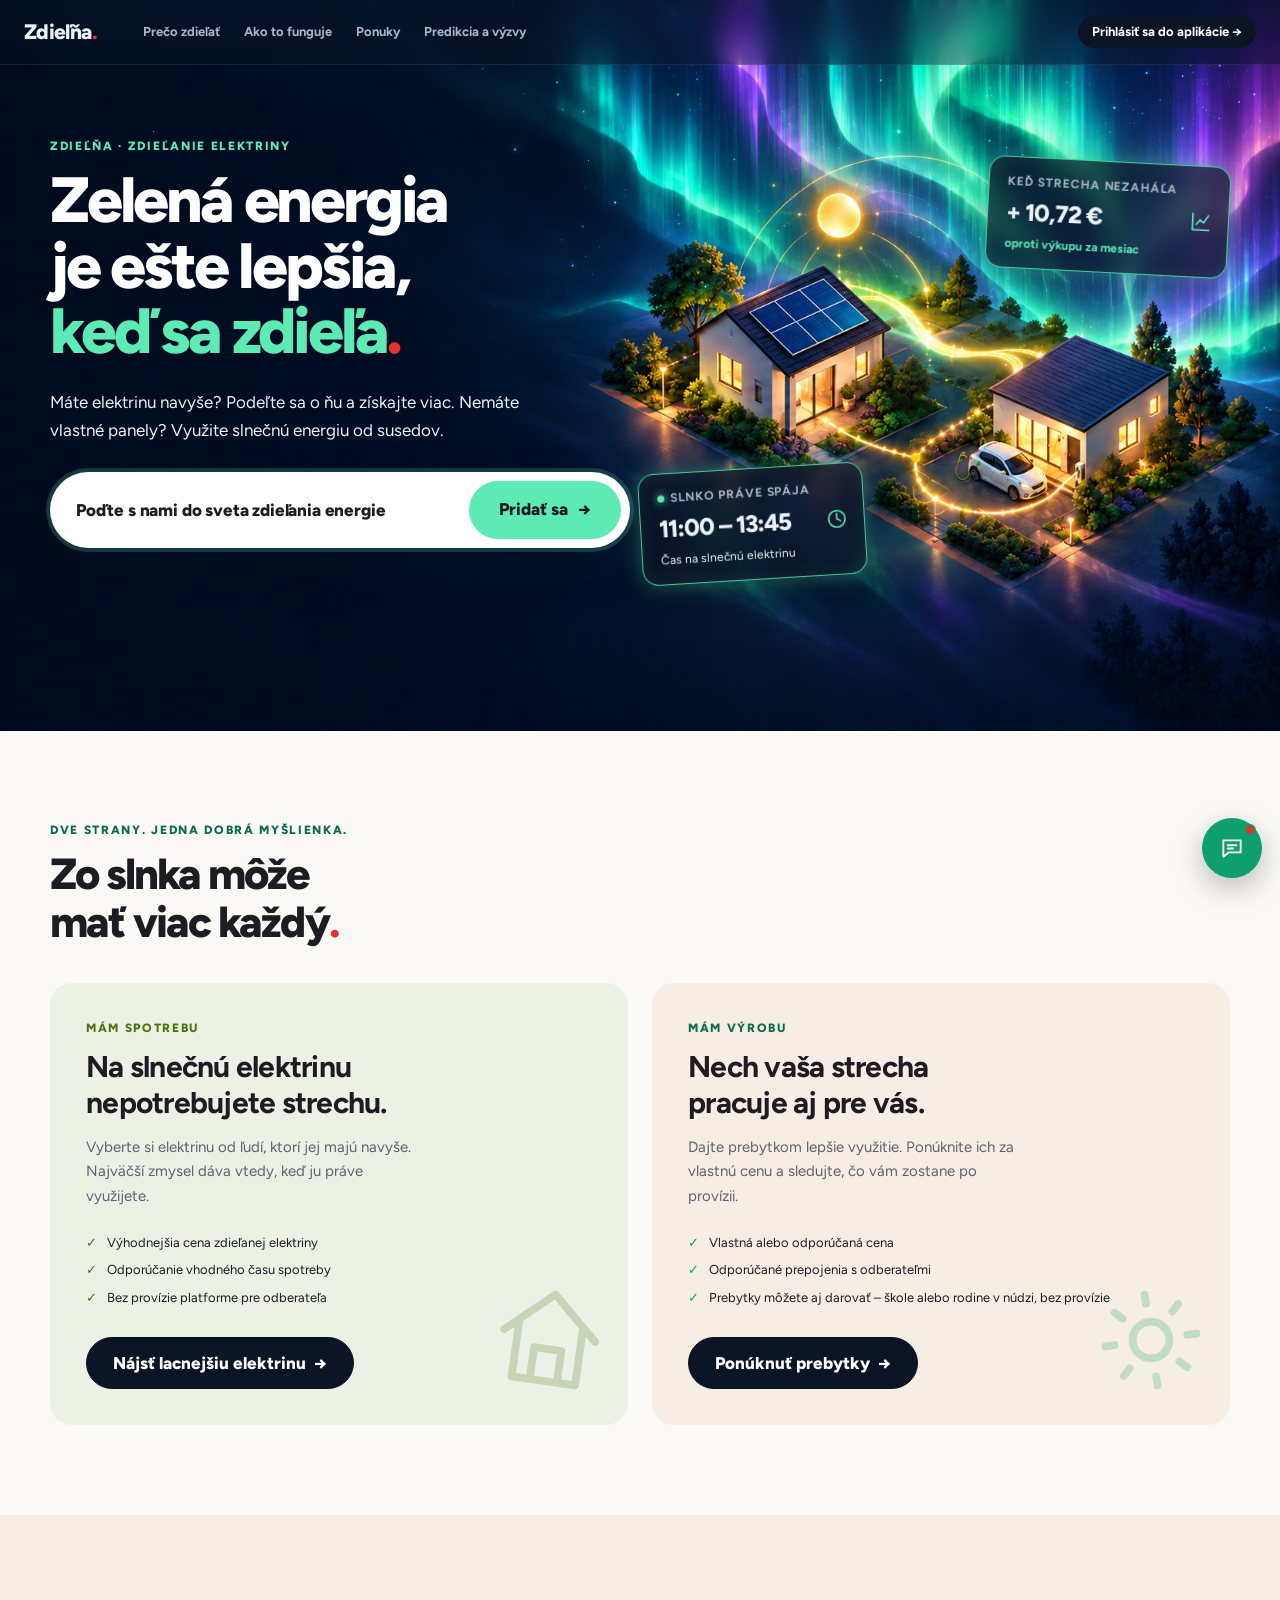
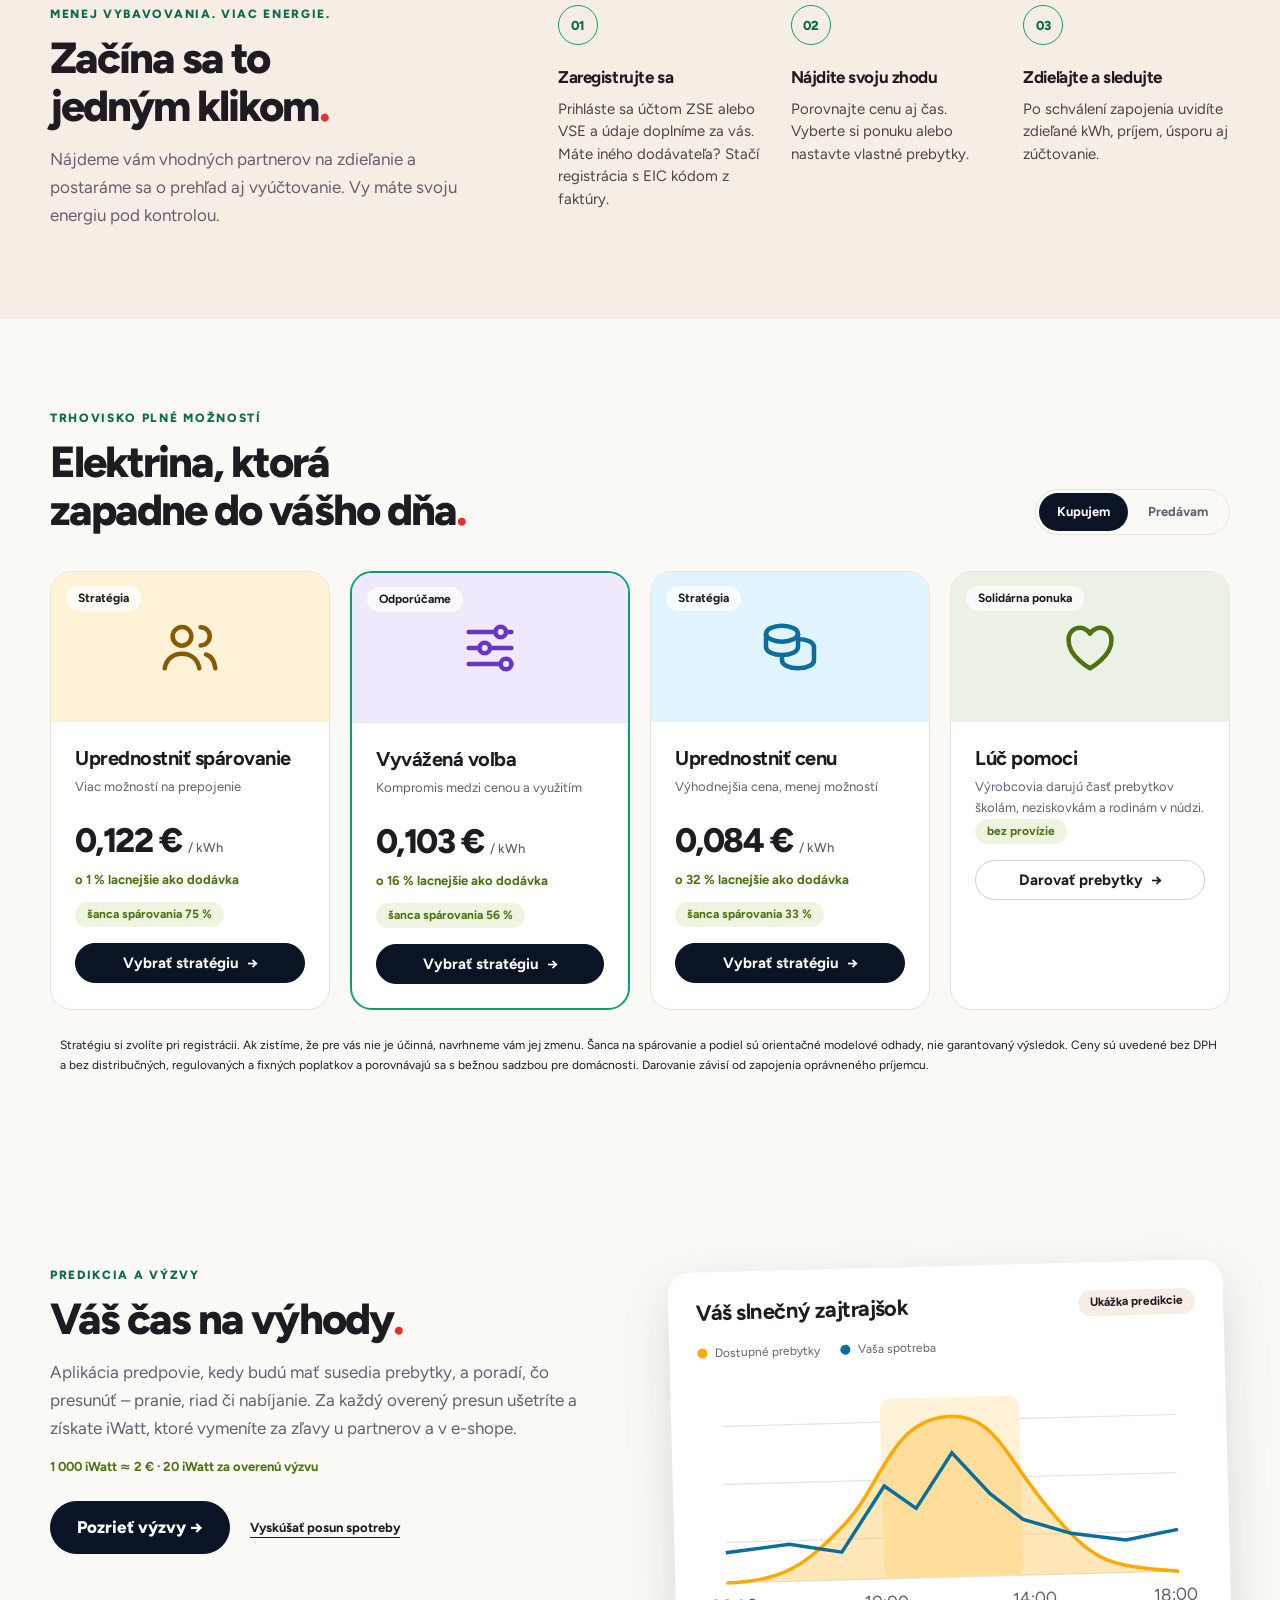
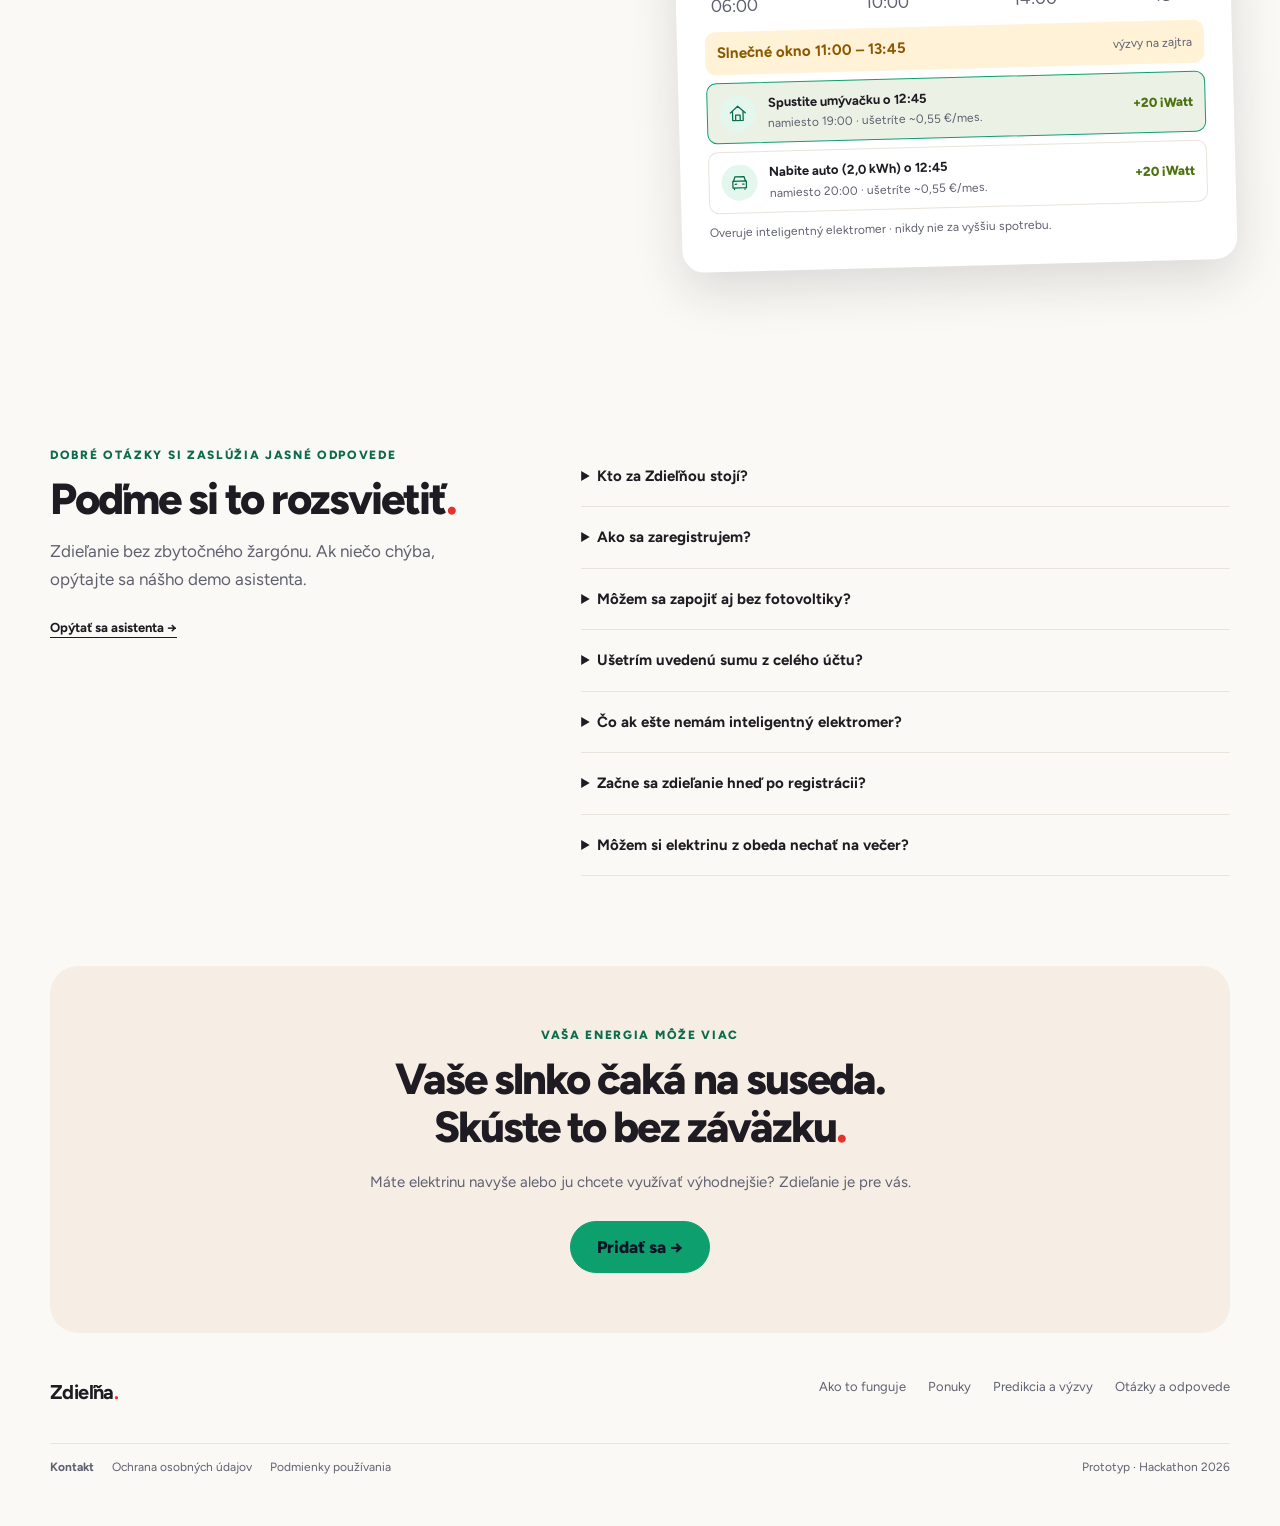
==== zdielna.html @ 074f51f9 "add" ====
<!doctype html>
<html lang="sk" data-skin="neutral">
<head>
<meta charset="utf-8">
<meta name="viewport" content="width=device-width,initial-scale=1">
<meta name="description" content="Zdieľňa – trhovisko na zdieľanie elektriny so susedmi. Hackathon 2026, prototyp.">
<title>Zdieľňa</title>
<link rel="icon" href="assets/zdielna-dot.svg">
<meta name="theme-color" content="#1E1B22">
<meta name="apple-mobile-web-app-capable" content="yes">
<meta name="apple-mobile-web-app-title" content="Zdieľňa">
<link rel="preconnect" href="https://fonts.googleapis.com">
<link rel="preconnect" href="https://fonts.gstatic.com" crossorigin>
<link href="https://fonts.googleapis.com/css2?family=Figtree:wght@400;500;600;700;800&display=swap" rel="stylesheet">
<style>
/* =====================================================================
   Zdieľňa – dizajnové tokeny
   Jediné miesto, kde sa definujú farby, písmo a rozmery. Komponenty
   (app.css, landing.css) používajú iba var(--…), nikdy priamy hex.

   Značkové farby sú prevzaté zo zse.sk a vse.sk (ich CSS, okt. 2026).
   Kontrast textu je overený voči WCAG AA (≥ 4,5 : 1):
   - ZSE červená #F21C0A má na bielej iba 4,25 : 1 → na malý text
     a odkazy používame --brand-ink (#B1190C), červenú len na plochy
     a tučné tlačidlá.
   - VSE azúrová #01A0D5 má 3 : 1 → iba plochy, ikony a grafy.
   Aplikácia je zámerne iba svetlá (projektor, menej testovania).
   ===================================================================== */
:root{
  color-scheme:light;

  /* písmo – Figtree používa VSE; ZSE má systémové písmo, takže nekoliduje */
  --font:'Figtree',system-ui,-apple-system,'Segoe UI',Roboto,sans-serif;
  --fs-xs:12px;   /* minimum – nič menšie */
  --fs-sm:13px;
  --fs-md:15px;   /* bežný text */
  --fs-lg:17px;   /* úvodný odsek (lead) */
  --fs-h3:17px;
  --fs-h2:22px;
  --fs-h1:32px;
  --fs-display:clamp(40px,5vw,68px);

  /* plochy a text */
  --bg:#FBF9F5;          /* krémové pozadie stránky */
  --card:#FFFFFF;
  --ink:#1E1B22;         /* hlavný text */
  --mut:#5F6170;         /* sekundárny text – 5,8 : 1 na --bg */
  --line:#E8E3DB;
  --line-2:#D6CFC4;      /* výraznejší okraj (outline tlačidlá) */
  --tint-warm:#F6EEE4;   /* sekcie pre výrobcu */
  --tint-green:#ECF1E6;  /* sekcie pre odberateľa */
  --tint-cool:#EAF0F7;

  /* tmavý pás (hero, klub) – prepisuje ho skin */
  --surface-dark:#1E1B22; --surface-dark-2:#141218;
  --on-dark:#ECE9F1;
  --on-dark-mut:#B9B4C4;
  --line-dark:rgba(255,255,255,.14);

  /* rozmery */
  --r-sm:10px;
  --r:16px;
  --r-lg:22px;
  --r-pill:999px;        /* tlačidlá – obe značky používajú zaoblené „pill“ */
  --sh:0 1px 2px rgba(30,27,34,.05),0 6px 18px rgba(30,27,34,.06);
  --sh-lg:0 18px 50px rgba(30,27,34,.14);

  /* pevné značky (strechy na mape) */
  --zse:#F21C0A; --vse:#143C8C;
  /* mapa regiónov – tmavý jazyk hero; stred (SSE) je mimo služby */
  --map-zse:#5A3436; --map-zse-ink:#FF8A7A; --map-zse-roof:#E8705F;
  --map-sse:#4E4032; --map-sse-ink:#F2B062;
  --map-vse:#3A3E55; --map-vse-ink:#8FB3F2; --map-vse-roof:#6C8FD6;
  --map-edge:rgba(255,255,255,.22); --map-tree:#7FA088; --map-wall:#F4ECE0; --map-wall-2:#D6CBBD; --map-flow:#F5B33A;
  --map-bat:#B79BF2; --map-gift:#FF9EC0;

  /* slniečko – uvítacia hláška */
  --sun-1:#FFF6C2; --sun-2:#FFC530; --sun-3:#F59E0B; --sun-edge:#FFE08A; --sun-ink:#5A3A00; --sun-glow:rgba(255,197,48,.18);
  --sun-bg:#FFF8E6;

  /* stavové farby na tmavom páse a drobnosti (žiadny hex mimo tokenov) */
  --on-dark-ok:#CDEAA0; --on-dark-warn:#FFC08A; --on-dark-err:#FFD2C3; --online:#2FD36B; --roof-mix:#F2C2A0;

  /* červená bodka – podpis značky Zdieľňa (logo, koniec nadpisov); rovnaká vo všetkých skinoch, iba dekoratívna */
  --sig:#E5322D;

  /* nočná scéna úvodu – polárna žiara, sklenené karty, žiariace okná (dekor) */
  --aurora-1:#2EE6A8; --aurora-2:#7C5CFF; --aurora-3:#22D3EE;
  --night-glass:rgba(11,20,36,.74); --accent-glow:rgba(94,234,181,.2); --window-glow:#FFD27A;

  /* batéria – mimo palety značiek, rovnaká v oboch */
  --purple:#6A35C0; --purple-t:#F0E8FB;
}

/* ---------- ZSE ---------- */
:root[data-skin="zse"]{
  --brand:#F21C0A; --brand-d:#B1190C; --brand-ink:#B1190C; --brand-t:#FDE9E6; --on-brand:#FFFFFF;
  --brand2:#0AACF2;                       /* sekundárna modrá zo zse.sk */
  /* tmavé plochy ZSE sú tmavo červené (ako VSE tmavomodré) – kontrast textu overený:
     #F6E7E4 10 : 1, #F2C0B6 7,5 : 1, akcent #FFC9A3 8,1 : 1 */
  --surface-dark:#6E1009; --surface-dark-2:#4D0B06; --accent-dark:#FFC9A3; --on-dark:#F6E7E4; --on-dark-mut:#F2C0B6;
  --map-zse:#9A2C22; --map-sse:#5C3A26; --map-vse:#4A3E5E; --map-zse-ink:#FFC9A3; --map-vse-ink:#C2D3F7;

  --yellow:#FFA800; --yellow-ink:#8A5800; --yellow-t:#FFF2D6;   /* výroba / slnko */
  --green:#4E7210;  --green-t:#EEF4E0;                          /* zdieľané / úspech */
  --blue:#0A6E9C;   --blue-t:#E1F4FD;                           /* spotreba / info */
  --orange:#9E4A0A; --orange-t:#FDEBDD;                         /* výkup / upozornenie */
  --red:#B1190C;    --red-t:#FDE9E6;
}

/* ---------- Neutrálna (úvod a registrácia – bez značky ZSE/VSE) ----------
   Nočný štýl: tmavomodrá obloha s polárnou žiarou, mätový akcent, žiariace okná.
   Kontrast: akcent #5EEAB5 na #0B1424 12 : 1, text #0B1424 na #0E9F6E 5,4 : 1,
   --brand-ink #0B6B4C na bielej 6,5 : 1, ikony #0E9F6E na bielej 3,4 : 1. */
:root[data-skin="neutral"]{
  --brand:#0E9F6E; --brand-d:#34D399; --brand-ink:#0B6B4C; --brand-t:#E3F7EF; --on-brand:#0B1424;
  --brand2:#7C5CFF;
  --surface-dark:#0B1424; --surface-dark-2:#070E1A; --accent-dark:#5EEAB5; --on-dark:#EAF2F8; --on-dark-mut:#A8B6C8;

  --yellow:#FFA800; --yellow-ink:#8A5800; --yellow-t:#FFF2D6;
  --green:#4E7210;  --green-t:#EEF4E0;
  --blue:#0A6E9C;   --blue-t:#E1F4FD;
  --orange:#9E4A0A; --orange-t:#FDEBDD;
  --red:#B1190C;    --red-t:#FDE9E6;
}

/* ---------- VSE ---------- */
:root[data-skin="vse"]{
  --brand:#143C8C; --brand-d:#0E2C68; --brand-ink:#143C8C; --brand-t:#E3EAF7; --on-brand:#FFFFFF;
  --brand2:#01A0D5;                       /* azúrová zo vse.sk */
  --surface-dark:#0E2C68; --surface-dark-2:#091E4A; --accent-dark:#6FD0F2; --on-dark-mut:#A9BEE3;
  --map-zse:#5A3446; --map-sse:#4E4636; --map-vse:#2D5099; --map-vse-ink:#B8D8FA;

  --yellow:#F5A623; --yellow-ink:#8A5800; --yellow-t:#FFF2D6;
  --green:#3A7316;  --green-t:#E9F3E1;   /* #5EA62B z vse.sk, stmavené pre text */
  --blue:#0B6E98;   --blue-t:#E1F4FB;    /* #01A0D5, stmavené pre text */
  --orange:#A84E0C; --orange-t:#FDEBDD;  /* #EC721A, stmavené pre text */
  --red:#B02A37;    --red-t:#FBE7E9;
}

/* Sémantika grafov – rovnaký význam v celej aplikácii aj na úvode */
:root{
  --c-prod:var(--yellow);    /* výroba / prebytok */
  --c-cons:var(--blue);      /* spotreba */
  --c-shared:var(--green);   /* zdieľaná časť */
  --c-bat:var(--purple);     /* batéria */
  --c-grid:var(--orange);    /* výkupca / sieť */
}

</style>
<style>
/* =====================================================================
   Zdieľňa – spoločné komponenty (aplikácia aj úvodná stránka).
   Iba var(--…) z tokens.css. Nový komponent pridávajte sem, nie do view.
   ===================================================================== */
[hidden]{display:none!important}

/* ---------- základ ---------- */
*{box-sizing:border-box}
html,body{margin:0}
body{font-family:var(--font);background:var(--bg);color:var(--ink);font-size:var(--fs-md);line-height:1.5;-webkit-font-smoothing:antialiased;overflow-x:hidden}
button{font:inherit;cursor:pointer}
h1,h2,h3{margin:0;line-height:1.15;letter-spacing:-.02em;text-wrap:balance}
h1{font-size:var(--fs-h1);font-weight:800}h2{font-size:var(--fs-h2);font-weight:800}h3{font-size:var(--fs-h3);font-weight:700}
p{margin:0}
:focus-visible{outline:3px solid var(--brand2);outline-offset:2px}
.skel{background:linear-gradient(90deg,var(--line),var(--bg),var(--line));background-size:200% 100%;animation:sk 1.1s linear infinite;border-radius:8px;margin:8px 0}
@keyframes sk{to{background-position:-200% 0}}

/* ---------- typografia a pomocné triedy ---------- */
.kicker{display:block;font-size:var(--fs-xs);letter-spacing:.14em;text-transform:uppercase;font-weight:800;color:var(--brand-ink);margin-bottom:12px}
.lead{font-size:var(--fs-lg);color:var(--mut);max-width:600px;margin-top:14px;line-height:1.6}
.note{font-size:var(--fs-xs);color:var(--mut);margin-top:16px;line-height:1.6}
.link{padding:0;border:0;background:none;font-weight:700;cursor:pointer;text-decoration:underline;text-underline-offset:5px;font-size:var(--fs-sm);color:inherit}
.icon{width:22px;height:22px;flex:none;display:block}
.mut{color:var(--mut)}.sm{font-size:var(--fs-sm)}.xs{font-size:var(--fs-xs)}.b{font-weight:700}
.row{display:flex;gap:10px;align-items:center;flex-wrap:wrap}.between{justify-content:space-between}
.spacer{flex:1}
.kbd{font-variant-numeric:tabular-nums}
.warn{margin-top:8px;display:flex;gap:6px;flex-wrap:wrap}

/* ---------- tlačidlá (jedna sada pre celú aplikáciu) ---------- */
.btn{border:1px solid var(--line-2);background:var(--card);color:var(--ink);padding:10px 18px;border-radius:var(--r-pill);font-weight:700;text-decoration:none;display:inline-flex;align-items:center;justify-content:center;gap:8px;transition:background .15s,border-color .15s,transform .15s;line-height:1.2}
.btn:hover{border-color:var(--ink)}
.btn.pri{background:var(--brand);border-color:var(--brand);color:var(--on-brand)}.btn.pri:hover{background:var(--brand-d);border-color:var(--brand-d)}
.btn.dark{background:var(--surface-dark);border-color:var(--surface-dark);color:#fff}.btn.dark:hover{background:var(--surface-dark-2);border-color:var(--surface-dark-2)}
.btn.light{background:#fff;border-color:#fff;color:var(--ink)}.btn.light:hover{background:var(--bg)}
.btn.ghost{background:transparent;border-color:var(--line-dark);color:var(--on-dark)}.btn.ghost:hover{border-color:var(--on-dark)}
.btn.out{background:transparent}
.btn.grn{background:var(--green);border-color:var(--green);color:#fff}
.btn.sm{padding:7px 13px;font-size:var(--fs-sm)}
.btn.lg{padding:15px 26px;font-size:var(--fs-lg);font-weight:800}
.btn.block{width:100%}
.btn:disabled{opacity:.5;cursor:not-allowed}
.btn:not(:disabled):active{transform:translateY(1px)}

/* ---------- štítky ---------- */
.pill{display:inline-flex;gap:5px;align-items:center;padding:4px 11px;border-radius:var(--r-pill);font-size:var(--fs-xs);font-weight:700;border:1px solid transparent;line-height:1.3}
.pill.g{background:var(--green-t);color:var(--green)}.pill.y{background:var(--yellow-t);color:var(--yellow-ink)}.pill.b{background:var(--blue-t);color:var(--blue)}.pill.o{background:var(--orange-t);color:var(--orange)}.pill.r{background:var(--red-t);color:var(--red)}.pill.n{background:var(--bg);color:var(--mut);border-color:var(--line)}.pill.p{background:var(--purple-t);color:var(--purple)}
.pill.c{background:var(--tint-warm);color:var(--ink)}
.pill.vis{background:var(--purple-t);color:var(--purple);border-color:var(--purple)}

/* ---------- horná lišta a navigácia ---------- */
.top{position:sticky;top:0;z-index:30;background:color-mix(in srgb,var(--bg) 92%,transparent);backdrop-filter:blur(10px);-webkit-backdrop-filter:blur(10px);border-bottom:1px solid var(--line);display:flex;align-items:center;gap:14px;padding:14px 24px;flex-wrap:wrap}
.top .btn:not(.pri):not(.dark){background:transparent}
.brand{display:flex;align-items:center;gap:10px;font-weight:800;font-size:21px;letter-spacing:-.03em;background:none;border:0;color:var(--ink);padding:0}
.brand img{height:30px;border-radius:6px;display:block}
.brand .dot,.sig{color:var(--sig)}
.seg{display:inline-flex;background:var(--bg);border:1px solid var(--line);border-radius:var(--r-pill);padding:3px;gap:2px;flex-wrap:wrap}
.seg button{border:0;background:none;padding:7px 13px;border-radius:var(--r-pill);color:var(--mut);font-weight:700}
.seg button[aria-pressed=true]{background:var(--surface-dark);color:#fff}
.shell{display:flex;min-height:calc(100vh - 66px)}
.side{width:228px;flex:none;padding:22px 14px;background:var(--bg);position:sticky;top:66px;align-self:flex-start;height:calc(100vh - 66px);overflow:auto}
.side button{display:flex;gap:11px;align-items:center;width:100%;text-align:left;border:0;background:none;padding:10px 14px;border-radius:var(--r-pill);font-weight:700;color:var(--mut);margin-bottom:3px;font-size:var(--fs-md)}
.side button:hover{background:var(--tint-warm);color:var(--ink)}
.side button[aria-current=page]{background:var(--surface-dark);color:#fff}
.side button[aria-current=page] .icon{color:var(--accent-dark)}
.side .ic{width:22px;display:grid;place-items:center}
.side .ic .icon{width:19px;height:19px}
.side .sub{padding-left:26px;font-size:var(--fs-sm)}
.side .sub .icon{width:16px;height:16px}
.side .lbl{font-size:var(--fs-xs);text-transform:uppercase;letter-spacing:.14em;color:var(--brand-ink);font-weight:800;margin:22px 14px 8px}
.side .lbl-t{font-size:var(--fs-xs);color:var(--mut);margin:-4px 14px 8px;font-weight:600}
.main{flex:1;min-width:0;padding:28px 32px;max-width:1220px;margin:0 auto;width:100%;padding-bottom:120px}
.pub .side,.pub .bnav{display:none!important}
.pub .main{max-width:1080px}
.bnav{display:none}
@media (max-width:820px){
 .side{display:none}
 .bnav{display:flex;position:fixed;left:0;right:0;bottom:0;z-index:30;background:var(--bg);border-top:1px solid var(--line);padding:4px 4px calc(4px + env(safe-area-inset-bottom))}
 .bnav button{flex:1;border:0;background:none;padding:8px 2px;display:flex;flex-direction:column;align-items:center;gap:3px;font-size:var(--fs-xs);font-weight:700;color:var(--mut);min-height:54px}
 .bnav button[aria-current=page]{color:var(--brand-ink)}
 .bnav .icon{width:21px;height:21px}
 .main{padding:16px;padding-bottom:140px}
 :root{--fs-h1:26px;--fs-h2:20px}
 .top{gap:8px;padding:10px 14px}
 .top .hide-m{display:none}
 .top .seg button{padding:6px 10px;font-size:var(--fs-sm)}
 .sim{position:static}
 .brand img{height:28px}
}


/* ---------- karty a mriežky ---------- */
.card{background:var(--card);border:1px solid var(--line);border-radius:var(--r-lg);padding:24px;min-width:0}
.card>h2,.card>.row>h2,.card>.row>div>h2{letter-spacing:-.035em}
.card+.card,.gap>*+*{margin-top:20px}
.grid{display:grid;gap:20px}.g2{grid-template-columns:repeat(2,minmax(0,1fr))}.g3{grid-template-columns:repeat(3,minmax(0,1fr))}.g4{grid-template-columns:repeat(4,minmax(0,1fr))}
@media (max-width:820px){.g2,.g3{grid-template-columns:minmax(0,1fr)}.g4{grid-template-columns:repeat(2,minmax(0,1fr))}}
.grid>.card,.grid>*{margin-top:0!important}
.kpi .v{font-size:30px;font-weight:800;letter-spacing:-.045em;margin-top:6px;line-height:1.1}
.kpi .l{color:var(--mut);font-size:var(--fs-xs);font-weight:800;text-transform:uppercase;letter-spacing:.1em}
.kpi .d{font-size:var(--fs-xs);color:var(--mut);margin-top:2px}

/* ---------- hero – rovnaký jazyk ako úvodná stránka (lp-hero, lp-club) ----------
   Každá obrazovka začína tmavým pásom: kicker → veľký nadpis → lead → akcie,
   vpravo voliteľne „plávajúce“ kartičky s číslami (ako na úvode). */
.hero{background:linear-gradient(135deg,var(--surface-dark) 0%,var(--surface-dark-2) 100%);color:var(--on-dark);border:0;border-radius:24px;padding:28px 32px;position:relative;overflow:hidden}
.hero:before{content:'';position:absolute;width:760px;height:760px;right:-200px;top:-330px;border-radius:50%;background:radial-gradient(circle,color-mix(in srgb,var(--accent-dark) 24%,transparent),transparent 70%);pointer-events:none}
.hero:after{content:'';position:absolute;width:340px;height:340px;right:-90px;top:50%;margin-top:-170px;border-radius:50%;border:1px solid rgba(255,255,255,.06);pointer-events:none}
.hero>*{position:relative;z-index:1}
.hero-grid{display:grid;grid-template-columns:minmax(0,1.4fr) minmax(0,.6fr);gap:24px;align-items:center}
.hero-grid.one{grid-template-columns:minmax(0,1fr)}
.hero h1{font-size:clamp(26px,2.9vw,38px);line-height:1.08;letter-spacing:-.04em;font-weight:800;margin:0;color:#fff;max-width:24ch}
.hero h1 em{font-style:normal;color:var(--accent-dark)}
.hero h1 small{display:block;font-size:var(--fs-md);font-weight:600;letter-spacing:0;color:var(--on-dark-mut);margin-top:10px}
.hero .lead{color:var(--on-dark);max-width:560px;margin-top:10px;font-size:var(--fs-md);display:-webkit-box;-webkit-line-clamp:2;-webkit-box-orient:vertical;overflow:hidden}
.hero .kicker{color:var(--accent-dark)}
.hero-acts{margin-top:18px;gap:10px}
.hero .sm,.hero .mut,.hero .xs{color:var(--on-dark-mut)}
.hero b{color:#fff}
.hero .lp-float b,.hero .hstat b,.hero .lp-float,.hero .hstat{color:var(--ink)}
.hero .lp-float .positive{color:var(--green)}
.hero .btn{background:#fff;color:var(--ink);border-color:#fff}
.hero .btn:hover{background:var(--bg)}
.hero .btn.pri{background:var(--brand);border-color:var(--brand);color:var(--on-brand)}
.hero .btn.ghost{background:transparent;color:var(--on-dark);border-color:var(--line-dark)}
.hero .btn.ghost:hover{border-color:var(--on-dark)}
.hero .pill.n{background:transparent;color:var(--on-dark);border-color:var(--line-dark)}
.hero .pill.g{background:rgba(255,255,255,.1);color:var(--on-dark-ok)}
.hero .pill.o{background:rgba(255,255,255,.1);color:var(--on-dark-warn)}
.hero .seg{background:rgba(255,255,255,.07);border-color:var(--line-dark)}
.hero .seg button{color:var(--on-dark)}
.hero .seg button[aria-pressed=true]{background:#fff;color:var(--ink)}
.hero .bar{background:rgba(255,255,255,.12);border-color:transparent}
.hero .steps .step{color:var(--on-dark-mut)}.hero .steps .step.done{color:#fff}
.hero .step .d{border-color:var(--line-dark)}
.hero-checks{display:flex;gap:18px;font-size:var(--fs-sm);color:var(--on-dark);margin-top:16px;flex-wrap:wrap}
.hero-checks span{display:flex;gap:7px;align-items:center}
.hero-checks i{width:6px;height:6px;border-radius:50%;background:var(--accent-dark);display:inline-block}
.hero-foot{border-top:1px solid var(--line-dark);margin-top:32px;padding-top:18px;display:flex;align-items:center;justify-content:space-between;gap:16px;flex-wrap:wrap;color:var(--on-dark-mut);font-size:var(--fs-sm)}
.hero-tabs{margin-top:18px}
/* plávajúce kartičky s číslami (ako .lp-float) */
.hero-aside{display:flex;flex-direction:column;align-items:flex-end;gap:16px}
.hstat{background:var(--bg);color:var(--ink);border:1px solid var(--line);border-radius:var(--r);padding:12px 16px;box-shadow:0 10px 30px rgba(0,0,0,.22);font-size:var(--fs-xs);min-width:180px;max-width:260px;transform:rotate(1.5deg)}
.hstat:nth-child(2){transform:rotate(-1.5deg);margin-right:28px}
.hero-aside .hstat:nth-child(n+3){display:none}
.hstat .tag{display:block;text-transform:uppercase;letter-spacing:.08em;color:var(--mut);font-weight:800}
.hstat b{display:block;color:var(--ink);font-size:20px;font-weight:800;letter-spacing:-.04em;margin:4px 0 2px;line-height:1.1}
.hstat span:last-child:not(.tag){color:var(--mut)}
.hstat .pos{color:var(--green);font-weight:700}
.hstat.live .tag{display:flex;gap:6px;align-items:center}.hstat.live .tag:before{content:'';width:7px;height:7px;border-radius:50%;background:var(--brand)}
/* scéna z úvodu v hero (Domov) */
.hero-scene{position:relative;min-width:0;width:100%;max-width:520px;margin:-30px -10px -40px 0}
.hero-scene>svg{width:100%;height:auto;display:block}
.hero-scene .lp-float b{font-size:22px}
/* záhlavie sekcie: kicker + nadpis vľavo, lead vpravo (ako .lp-section-head) */
.sec-head{display:flex;align-items:end;justify-content:space-between;gap:28px;margin:44px 0 18px}
.sec-head:first-child{margin-top:0}
.sec-head h2{font-size:clamp(24px,2.6vw,34px);letter-spacing:-.045em;line-height:1.1;max-width:20ch}
.sec-head .lead{max-width:380px;margin:0;font-size:var(--fs-md)}
/* stavový pás v hero (namiesto samostatnej karty) */
.hero-status{display:flex;gap:8px;align-items:center;flex-wrap:wrap;margin-bottom:14px}
.page-head{padding:6px 2px 4px}
.page-head h1{font-size:clamp(28px,3.4vw,40px);letter-spacing:-.04em}
@media (max-width:1000px){.hero-grid{grid-template-columns:minmax(0,1fr)}.hero-aside{align-items:flex-start;flex-direction:row;flex-wrap:wrap}.hstat:nth-child(2){margin-right:0}.hero-scene{max-width:520px;margin:0}}
@media (max-width:820px){.hero{padding:22px 18px;border-radius:var(--r-lg)}.hstat{min-width:0;flex:1 1 180px;transform:none!important}.sec-head{flex-direction:column;align-items:start;gap:10px;margin-top:32px}}

/* ---------- karty ponúk (trhovisko) – ako .lp-offer ---------- */
.offers{display:grid;grid-template-columns:repeat(auto-fill,minmax(300px,1fr));gap:20px}
.ocard{border:1px solid var(--line);border-radius:var(--r-lg);overflow:hidden;background:var(--card);display:flex;flex-direction:column;min-width:0}
.ocard.best{border:2px solid var(--green)}
.ocard-art{height:84px;background:var(--yellow-t);position:relative;display:flex;align-items:center;justify-content:space-between;padding:0 20px;color:var(--yellow-ink)}
.ocard.eve .ocard-art{background:var(--purple-t);color:var(--purple)}
.ocard.dem .ocard-art{background:var(--blue-t);color:var(--blue)}
.ocard-art .icon{width:36px;height:36px}
.ocard-art .pill{background:rgba(255,255,255,.8)}
.ocard-body{padding:20px 22px 22px;display:flex;flex-direction:column;flex:1}
.ocard-body h3{font-size:19px;letter-spacing:-.025em}
.ocard-price{font-size:34px;font-weight:800;letter-spacing:-.045em;margin:12px 0 4px;line-height:1.1}
.ocard-price span{font-size:var(--fs-sm);font-weight:500;letter-spacing:0;color:var(--mut)}
.ocard-match{display:flex;align-items:center;gap:12px;border-top:1px solid var(--line);padding:14px 0 16px;margin-top:12px}
.ocard-match .bar{flex:1}
.ocard-match b{font-size:var(--fs-md)}
.ocard .row.acts{margin-top:auto}

/* ---------- skupiny s obsadenosťou ---------- */
.groups{display:grid;grid-template-columns:repeat(auto-fill,minmax(280px,1fr));gap:20px}
.gcard{border:1px solid var(--line);border-radius:var(--r-lg);background:var(--card);padding:22px;display:flex;flex-direction:column;gap:10px;min-width:0}
.gcard.cur{border:2px solid var(--green);background:color-mix(in srgb,var(--green-t) 45%,var(--card))}
.gcard h3{font-size:20px;letter-spacing:-.03em}
.gcard .occ{display:flex;justify-content:space-between;font-size:var(--fs-sm);color:var(--mut)}
.gcard .occ b{color:var(--ink)}
.gcard .row.acts{margin-top:auto;padding-top:6px}
.gopt{display:flex;gap:12px;align-items:flex-start;border:1px solid var(--line);border-radius:var(--r);padding:14px;cursor:pointer;background:var(--card)}
.gopt:has(input:checked){border-color:var(--ink);box-shadow:0 0 0 1px var(--ink)}
.gopt input{margin-top:3px;accent-color:var(--brand);width:18px;height:18px;flex:none}
.gopt .grow{flex:1;min-width:0}
.gopt.full{opacity:.6;cursor:not-allowed}

/* ---------- formuláre ---------- */
.f{display:flex;flex-direction:column;gap:4px;font-size:var(--fs-sm);font-weight:600;color:var(--mut);min-width:0}
.fi{display:flex;align-items:center;gap:6px}
.f input,.f select,.f textarea,.inp{font:inherit;font-weight:600;color:var(--ink);background:var(--card);border:1px solid var(--line-2);border-radius:var(--r-sm);padding:9px 11px;width:100%;min-width:0}
.f input[type=checkbox]{width:20px;height:20px;flex:none;accent-color:var(--brand)}
.f em{font-style:normal;color:var(--mut);font-weight:600;white-space:nowrap}
.f.chk{flex-direction:row;align-items:center;gap:8px}
.fields{display:grid;grid-template-columns:repeat(2,minmax(0,1fr));gap:12px}
.fields.one{grid-template-columns:minmax(0,1fr)}
.fields.three{grid-template-columns:repeat(3,minmax(0,1fr))}
@media (max-width:520px){.fields,.fields.three{grid-template-columns:minmax(0,1fr)}}
input[type=range]{width:100%;accent-color:var(--brand)}

/* ---------- panel parametrov, modály ---------- */
.drawer{position:fixed;top:0;right:0;bottom:0;width:min(460px,100vw);background:var(--card);border-left:1px solid var(--line);z-index:60;transform:translateX(105%);transition:transform .25s;overflow:auto;padding:18px;box-shadow:-12px 0 30px rgba(0,0,0,.15);visibility:hidden}
.drawer.open{transform:none;visibility:visible}
.drawer h3{margin:18px 0 8px;font-size:var(--fs-xs);text-transform:uppercase;letter-spacing:.08em;color:var(--mut)}
.modal-bg{position:fixed;inset:0;background:rgba(20,18,26,.55);z-index:70;display:flex;align-items:center;justify-content:center;padding:16px}
.modal{background:var(--card);border-radius:var(--r-lg);max-width:560px;width:100%;max-height:90vh;overflow:auto;padding:22px}
.modal.wide{max-width:820px}

/* ---------- tabuľky ---------- */
table{border-collapse:collapse;width:100%;font-size:var(--fs-sm)}
th,td{padding:9px 8px;border-bottom:1px solid var(--line);text-align:left}
.tw th,.tw td{white-space:nowrap}
th{color:var(--mut);font-weight:700;font-size:var(--fs-xs)}
td.n,th.n{text-align:right;font-variant-numeric:tabular-nums;white-space:nowrap}
.tw{overflow:auto;max-height:340px}

/* ---------- priebeh, ponuky ---------- */
.bar{height:10px;border-radius:var(--r-pill);background:var(--bg);overflow:hidden;border:1px solid var(--line)}
.bar>i{display:block;height:100%;background:var(--green)}
.bar.b>i{background:var(--blue)}.bar.y>i{background:var(--yellow)}.bar.o>i{background:var(--orange)}.bar.p>i{background:var(--purple)}
.steps{display:flex;gap:6px 12px;flex-wrap:wrap}
.step{display:flex;gap:6px;align-items:center;font-size:var(--fs-sm);font-weight:600;color:var(--mut)}
.step .d{width:22px;height:22px;border-radius:50%;display:grid;place-items:center;border:2px solid var(--line-2);font-size:var(--fs-xs)}
.step.done .d{background:var(--green);border-color:var(--green);color:#fff}.step.now .d{border-color:var(--orange);color:var(--orange);background:var(--orange-t)}
.step.done{color:var(--ink)}
.offer{border:1px solid var(--line);border-radius:var(--r);padding:16px;background:var(--card);min-width:0}
.offer.best{border:2px solid var(--green)}
.offer.eve{border-left:5px solid var(--purple)}
.heat{display:grid;grid-template-columns:40px repeat(5,1fr);gap:4px;font-size:var(--fs-xs);font-weight:700;text-align:center}
.heat div{padding:8px 2px;border-radius:8px}
.h0{background:var(--bg);color:var(--mut)}
.h1{background:color-mix(in srgb,var(--green) 18%,#fff);color:var(--green)}
.h2{background:color-mix(in srgb,var(--green) 45%,#fff);color:color-mix(in srgb,var(--green) 70%,#000)}
.h3{background:var(--green);color:#fff}
.sim{position:sticky;top:76px;z-index:20;border-radius:var(--r-pill);padding:10px 14px 10px 10px!important;box-shadow:var(--sh)}
.role{cursor:pointer;text-align:left;border:2px solid var(--line);background:var(--card);border-radius:var(--r);padding:16px;color:var(--ink)}
.role[aria-pressed=true]{border-color:var(--brand);background:var(--brand-t)}

/* ---------- oznámenia ---------- */
.toast{position:fixed;left:50%;bottom:90px;transform:translateX(-50%) translateY(20px);background:var(--surface-dark);color:#fff;padding:11px 18px;border-radius:var(--r-pill);font-weight:600;opacity:0;pointer-events:none;transition:.25s;z-index:95;max-width:92vw;font-size:14px}
.toast.show{opacity:1;transform:translateX(-50%)}
.cap{position:fixed;left:12px;right:12px;bottom:78px;z-index:85;background:var(--surface-dark);color:#fff;border-radius:var(--r);padding:12px 16px;display:none;gap:12px;align-items:center;max-width:720px;margin:0 auto}
.cap.show{display:flex}
.foot{margin-top:20px;padding:11px 14px;border-radius:var(--r-sm);background:var(--tint-warm);color:var(--ink);font-size:var(--fs-xs);line-height:1.6;border:1px solid var(--line)}
details{border-bottom:1px solid var(--line);padding:10px 0}summary{cursor:pointer;font-weight:700}
.legend{display:flex;gap:12px;flex-wrap:wrap;font-size:var(--fs-xs);color:var(--mut);margin-top:6px}
.legend i{display:inline-block;width:18px;height:0;border-top:3px solid;vertical-align:middle;margin-right:4px}
.upd{animation:pop .5s}@keyframes pop{0%{background:var(--yellow-t)}100%{background:transparent}}

/* ---------- výhody, registrácia ---------- */
.ben .big{font-size:clamp(36px,5vw,52px);font-weight:800;letter-spacing:-.04em;line-height:1.05}
.ben .col{border-top:6px solid var(--brand)}
.ben .col.c2{border-top-color:var(--green)}
.bens{display:grid;grid-template-columns:repeat(4,minmax(0,1fr));gap:12px}
@media (max-width:820px){.bens{grid-template-columns:repeat(2,minmax(0,1fr))}}
.bens>div{background:var(--card);border:1px solid var(--line);border-radius:var(--r);padding:16px}
.bens .icon{color:var(--brand)}
.bens b{display:block;margin:8px 0 2px}
.choice{display:block;width:100%;text-align:left;border:2px solid var(--line);background:var(--card);border-radius:var(--r-lg);padding:24px;color:var(--ink);transition:border-color .15s,transform .15s}
.choice:hover{border-color:var(--brand);transform:translateY(-2px)}
.choice h2{font-size:var(--fs-h2)}
.choice>.icon{width:32px;height:32px;color:var(--brand)}
.logos{display:flex;gap:10px;margin-top:14px;flex-wrap:wrap}
.logos button{border:2px solid var(--line);background:var(--card);border-radius:var(--r-pill);padding:8px 18px 8px 10px;display:flex;align-items:center;gap:10px;font-weight:800;color:var(--ink)}
.logos button:hover{border-color:var(--brand)}
.logos img{height:30px;border-radius:5px}
.chk-list>div{display:flex;gap:10px;align-items:center;padding:8px 0;font-weight:600}
.chk-list .ok{color:var(--green)}.chk-list .wait{color:var(--mut)}
.spin{width:18px;height:18px;border:3px solid var(--line);border-top-color:var(--brand);border-radius:50%;animation:rot .8s linear infinite;display:inline-block}
@keyframes rot{to{transform:rotate(360deg)}}

/* ---------- AI asistent ---------- */
.fab{position:fixed;right:18px;bottom:22px;z-index:80;width:60px;height:60px;border-radius:50%;border:0;background:var(--brand);color:#fff;box-shadow:0 10px 30px rgba(0,0,0,.25);display:grid;place-items:center}
.fab .icon{width:26px;height:26px}
.fab .dot{position:absolute;top:6px;right:6px;width:12px;height:12px;border-radius:50%;background:var(--sig);border:2px solid var(--brand)}
@media (max-width:820px){.fab{bottom:76px;right:12px;width:54px;height:54px}}
.chat{position:fixed;right:18px;bottom:92px;z-index:81;width:min(400px,calc(100vw - 24px));height:min(600px,calc(100vh - 120px));background:var(--card);border:1px solid var(--line);border-radius:var(--r-lg);box-shadow:0 20px 60px rgba(0,0,0,.28);display:none;flex-direction:column;overflow:hidden}
.chat.open{display:flex}
@media (max-width:820px){.chat{right:12px;bottom:138px;height:min(560px,calc(100vh - 160px))}}
.chat header{display:flex;align-items:center;gap:10px;padding:12px 14px;background:var(--surface-dark);color:var(--on-dark)}
.chat header .av{width:34px;height:34px;border-radius:50%;background:var(--brand);display:grid;place-items:center;font-size:18px}
.chat header .xs{color:var(--on-dark-mut)}
.chat header button{margin-left:auto;background:rgba(255,255,255,.14);border:0;color:#fff;border-radius:var(--r-pill);padding:6px 11px}
.msgs{flex:1;overflow:auto;padding:14px;display:flex;flex-direction:column;gap:10px}
.msg{max-width:88%;padding:10px 13px;border-radius:16px;font-size:14px;line-height:1.5}
.msg.bot{background:var(--bg);border:1px solid var(--line);border-bottom-left-radius:4px}
.msg.me{align-self:flex-end;background:var(--brand);color:var(--on-brand);border-bottom-right-radius:4px}
.msg .acts{display:flex;gap:6px;flex-wrap:wrap;margin-top:8px}
.typing{display:inline-flex;gap:4px}.typing i{width:7px;height:7px;border-radius:50%;background:var(--mut);animation:bl 1s infinite}.typing i:nth-child(2){animation-delay:.15s}.typing i:nth-child(3){animation-delay:.3s}
@keyframes bl{50%{opacity:.2}}
.chips{display:flex;gap:6px;overflow-x:auto;padding:8px 12px;border-top:1px solid var(--line)}
.chips button{flex:none;border:1px solid var(--line-2);background:var(--card);color:var(--ink);border-radius:var(--r-pill);padding:6px 12px;font-size:var(--fs-sm);font-weight:600}
.chat form{display:flex;gap:8px;padding:10px 12px;border-top:1px solid var(--line)}
.chat form input{flex:1;font:inherit;padding:10px 14px;border-radius:var(--r-pill);border:1px solid var(--line-2);background:var(--bg);color:var(--ink);min-width:0}

/* ---------- mapa, dvojča ---------- */
.mapwrap{position:relative;border-radius:var(--r);overflow:hidden;background:linear-gradient(180deg,var(--tint-cool),var(--bg));border:1px solid var(--line)}
.mapwrap svg{display:block;width:100%;height:auto}
.house{cursor:pointer}
.house:focus{outline:none}.house:focus-visible .hl{stroke:var(--brand2);stroke-width:3}
.house.sel .hl{stroke:var(--ink);stroke-width:2.5}
.twin svg{display:block;width:100%;height:auto;touch-action:none;user-select:none}
.drag{cursor:grab}.drag:active{cursor:grabbing}
.drag:focus{outline:none}.drag:focus-visible circle,.drag:focus-visible ellipse{stroke:var(--brand2);stroke-width:3}

/* ---------- nápady ---------- */
.ideas{display:grid;grid-template-columns:repeat(auto-fill,minmax(250px,1fr));gap:16px}
.idea{display:flex;flex-direction:column;gap:8px;text-align:left;border:1px solid var(--line);background:var(--card);border-radius:var(--r-lg);padding:20px;color:var(--ink);box-shadow:var(--sh);transition:transform .15s,border-color .15s}
.idea:hover{transform:translateY(-3px);border-color:var(--brand)}
.idea .ico{width:46px;height:46px;border-radius:14px;background:var(--tint-warm);display:grid;place-items:center;color:var(--brand)}
.idea .ico .icon{width:24px;height:24px}
.idea .go{color:var(--brand-ink);margin-top:auto}
.ihead{background:var(--tint-warm);border:1px solid var(--line)}
.ihead .ico{width:60px;height:60px;border-radius:18px;background:var(--card);display:grid;place-items:center;color:var(--brand);flex:none}
.ihead .ico .icon{width:30px;height:30px}
.gains{display:grid;grid-template-columns:repeat(2,minmax(0,1fr));gap:16px}
@media (max-width:820px){.gains{grid-template-columns:minmax(0,1fr)}}
.gains>*{margin-top:0!important}
.gains ul{margin:8px 0 0 18px;padding:0}.gains li{margin:4px 0}
.cert{border-radius:var(--r-lg);padding:24px;color:#fff;background:linear-gradient(140deg,color-mix(in srgb,var(--green) 55%,#000),var(--green) 60%,var(--yellow));position:relative;overflow:hidden}
.cert .lv{font-size:var(--fs-sm);font-weight:800;letter-spacing:.1em;text-transform:uppercase;opacity:.9}
.cert .pc{font-size:56px;font-weight:800;line-height:1;letter-spacing:-.03em}
.qrbox{background:#fff;border-radius:14px;padding:10px;display:inline-block}
.qrbox svg{display:block;width:150px;height:150px}
#sticker svg{width:100%;height:auto;display:block}
.coin{animation:drop .7s ease-out both}
@keyframes drop{from{transform:translateY(-60px);opacity:0}to{transform:none;opacity:1}}
.fly{animation:fly 1.1s ease-in-out both}
@keyframes fly{from{transform:translate(-210px,40px);opacity:1}to{transform:none;opacity:1}}
.lit{animation:tw 1.6s ease-in-out infinite}
@keyframes tw{50%{opacity:.45}}
.chatlog{display:flex;flex-direction:column;gap:8px;max-height:430px;overflow:auto;padding-right:4px}
.ag{display:flex;gap:10px;align-items:flex-start}
.ag .who{width:34px;height:34px;flex:none;border-radius:50%;display:grid;place-items:center;font-size:16px;color:#fff;font-weight:800}
.ag .bub{background:var(--bg);border:1px solid var(--line);border-radius:14px;padding:8px 12px;flex:1;min-width:0}
.ag.cx .bub{opacity:.5;text-decoration:line-through}
.more{position:fixed;left:0;right:0;bottom:0;z-index:75;background:var(--card);border-radius:var(--r-lg) var(--r-lg) 0 0;padding:16px 16px calc(20px + env(safe-area-inset-bottom));box-shadow:0 -10px 40px rgba(0,0,0,.25)}
.more .gridm{display:grid;grid-template-columns:repeat(3,1fr);gap:8px;margin-top:10px}
.more .gridm button{border:1px solid var(--line);background:var(--bg);border-radius:var(--r);padding:14px 6px;display:flex;flex-direction:column;align-items:center;gap:6px;font-weight:600;color:var(--ink);font-size:var(--fs-sm)}
.more .gridm .icon{color:var(--brand)}
@media (prefers-reduced-motion:reduce){*,*::before,*::after{animation:none!important;transition:none!important}}

/* ---------- odznaky (Odmeny → Odznaky) ---------- */
.bdg-stage{text-align:center;padding-bottom:30px}
.bdg-stage:before{left:50%;right:auto;top:-300px;transform:translateX(-50%);width:640px;height:640px;background:radial-gradient(circle,rgba(255,255,255,.16),transparent 62%)}
.bdg-stage>.row{text-align:left}
.bdg-show{display:flex;align-items:center;justify-content:center;gap:clamp(12px,6vw,60px);margin-top:6px}
.bdg-big{position:relative;border:0;background:none;padding:0 0 26px;width:clamp(150px,22vw,210px);display:block;cursor:pointer}
.bdg-big svg{position:relative;z-index:1;width:100%;height:auto;display:block;filter:drop-shadow(0 14px 18px rgba(0,0,0,.45));animation:bdgfloat 4s ease-in-out infinite}
.bdg-big.locked svg{filter:grayscale(1) opacity(.45);animation:none}
.bdg-pedestal{position:absolute;left:8%;right:8%;bottom:0;height:30px;border-radius:50%;background:radial-gradient(ellipse at 50% 35%,rgba(255,255,255,.22),rgba(255,255,255,.04) 60%,transparent 72%);box-shadow:0 10px 22px rgba(0,0,0,.45) inset}
@keyframes bdgfloat{50%{transform:translateY(-6px)}}
.bdg-cap h2{color:#fff;font-size:clamp(22px,2.6vw,30px);margin-top:12px}
.bdg-cap p{color:var(--on-dark);margin-top:4px}
.bdg-cap p.sm{color:var(--on-dark-mut)}
.bdg-x{display:inline-block;font-size:.6em;vertical-align:middle;background:rgba(255,255,255,.14);border-radius:var(--r-pill);padding:2px 10px;margin-left:4px}
.bdg-group{border:0;padding:0;margin-top:14px}
.bdg-group+.bdg-group{border-top:1px solid var(--line);padding-top:6px}
.bdg-group summary{display:flex;align-items:baseline;justify-content:space-between;gap:10px;flex-wrap:wrap;padding:12px 0;list-style:none;font-size:var(--fs-sm);text-transform:uppercase;letter-spacing:.08em;font-weight:800}
.bdg-group summary::-webkit-details-marker{display:none}
.bdg-group summary>span:last-child{text-transform:none;letter-spacing:0;font-weight:600}
.bdg-group summary:after{content:'';width:8px;height:8px;border-right:2px solid var(--mut);border-bottom:2px solid var(--mut);transform:rotate(45deg) translateY(-3px);transition:transform .2s;margin-right:4px}
.bdg-group:not([open]) summary:after{transform:rotate(-45deg)}
.bdg-grid{display:grid;grid-template-columns:repeat(auto-fill,minmax(150px,1fr));gap:12px;padding-bottom:12px}
.bdg-item{display:flex;flex-direction:column;align-items:center;gap:6px;text-align:center;border:1px solid var(--line);background:var(--bg);border-radius:var(--r);padding:14px 10px 12px;color:var(--ink);transition:transform .15s,border-color .15s}
.bdg-item:hover{transform:translateY(-3px);border-color:var(--line-2)}
.bdg-item b{font-size:var(--fs-sm);line-height:1.25}
.bdg-ico{display:block;width:92px}
.bdg-ico svg{width:100%;height:auto;display:block;filter:drop-shadow(0 6px 8px rgba(30,27,34,.22))}
.bdg-item.locked .bdg-ico svg,.bdg-tiers .locked .bdg-ico svg{filter:grayscale(1) opacity(.42)}
.bdg-item.fresh{border-color:var(--yellow);box-shadow:0 0 0 3px var(--yellow-t)}
.bdg-prog{width:100%;display:flex;flex-direction:column;gap:3px;align-items:center}
.bdg-prog .bar{width:100%;height:7px}
.bdg-mini{display:flex;align-items:center;gap:6px;flex-wrap:wrap;margin-top:6px}
.bdg-mini-i{border:0;background:none;padding:0;width:48px}
.bdg-mini-i svg{width:100%;height:auto;display:block;filter:drop-shadow(0 3px 4px rgba(30,27,34,.25))}
.bdg-modal{padding:0;overflow:hidden;max-width:480px}
.bdg-mstage{background:var(--surface-dark);color:var(--on-dark);text-align:center;padding:22px 20px 20px;position:relative;overflow:hidden}
.bdg-mstage:before{content:'';position:absolute;left:50%;top:-220px;transform:translateX(-50%);width:460px;height:460px;border-radius:50%;background:radial-gradient(circle,rgba(255,255,255,.16),transparent 62%);pointer-events:none}
.bdg-mstage>*{position:relative}
.bdg-mstage .kicker{color:var(--accent-dark)}
.bdg-mstage .bdg-big{margin:6px auto 0;cursor:default}
.bdg-mstage h2{color:#fff;margin-top:10px}
.bdg-mstage p{color:var(--on-dark-mut);margin-top:4px}
.bdg-x-btn{position:absolute!important;top:12px;right:12px;z-index:2}
.bdg-rays{position:absolute!important;left:50%;top:150px;width:520px;height:520px;margin:-260px 0 0 -260px;background:repeating-conic-gradient(from 0deg,color-mix(in srgb,var(--accent-dark) 30%,transparent) 0deg 6deg,transparent 6deg 18deg);border-radius:50%;-webkit-mask:radial-gradient(circle,#000 20%,transparent 68%);mask:radial-gradient(circle,#000 20%,transparent 68%);animation:bdgspin 18s linear infinite}
@keyframes bdgspin{to{transform:rotate(360deg)}}
.bdg-mstage.new .bdg-big svg{animation:bdgpop .7s cubic-bezier(.2,1.6,.4,1) both,bdgfloat 4s ease-in-out .7s infinite}
@keyframes bdgpop{from{transform:scale(.3) translateY(40px);opacity:0}to{transform:none;opacity:1}}
.bdg-tiers{display:flex;gap:14px;margin-top:14px;flex-wrap:wrap}
.bdg-tiers>div{display:flex;flex-direction:column;align-items:center;gap:4px}
.bdg-tiers .bdg-ico{width:64px}

/* ---------- lišta priebehu dňa ---------- */
.sim-row{display:flex;align-items:center;gap:12px}
.sim-row input[type=range]{flex:1;min-width:120px}
.sim-t{min-width:46px;text-align:right;font-size:var(--fs-lg)}
@media (max-width:820px){.sim{border-radius:var(--r-lg)}.sim-row{flex-wrap:wrap}.sim-row input[type=range]{order:9;flex-basis:100%}}

/* ---------- výzva dňa (ako .lp-challenge, svetlá) ---------- */
.chal{background:var(--tint-warm);border-color:transparent}
.chal h3{font-size:22px;letter-spacing:-.03em;margin:14px 0 8px}
.chal.cons{background:var(--tint-green)}

/* ---------- mapa v tmavom páse (ako hero na úvode) ---------- */
.map-hero{padding:26px 30px 22px}
.map-head{display:flex;justify-content:space-between;align-items:flex-end;gap:24px;flex-wrap:wrap}
.map-head h1{font-size:clamp(24px,2.6vw,34px)}
.map-head .lead{margin-top:12px}
.map-svg{margin:18px -12px 0}
.map-svg svg{display:block;width:100%;height:auto;overflow:visible}
.map-legend{display:flex;gap:8px;flex-wrap:wrap;justify-content:center;margin-top:10px}
.map-legend span{display:inline-flex;align-items:center;gap:7px;padding:6px 13px;border-radius:var(--r-pill);background:rgba(255,255,255,.07);border:1px solid var(--line-dark);font-size:var(--fs-xs);font-weight:700;color:var(--on-dark)}
.map-legend i{width:9px;height:9px;border-radius:50%;display:inline-block}
.map-legend .dash{border-style:dashed;border-color:rgba(255,255,255,.4)}
.mhouse .hl{transition:stroke .15s}
.mhouse:hover .hl{stroke:rgba(255,255,255,.35)}
.map-hero .house.sel .hl{stroke:#fff;stroke-width:2;stroke-dasharray:none}
.map-hero .house:focus-visible .hl{stroke:var(--brand2);stroke-width:2.5}
@media (max-width:820px){.map-hero{padding:26px 16px 20px}.map-svg{margin:12px -8px 0}}

/* ---------- nápady v jazyku úvodu ---------- */
.hero .hstat .sm,.hero .hstat .mut,.hero .hstat p{color:var(--mut)}
.ihero-ico{width:150px;height:150px;border-radius:40px;background:rgba(255,255,255,.08);border:1px solid var(--line-dark);display:grid;place-items:center;color:var(--accent-dark);transform:rotate(-6deg)}
.ihero-ico .icon{width:72px;height:72px;stroke-width:1.3}
.idea{border-radius:var(--r-lg);padding:24px;box-shadow:none}
.idea .ico{background:var(--tint-warm)}
.idea.q{background:var(--bg);border-style:dashed}
@media (max-width:1000px){.ihero-ico{display:none}}
.q-mark{display:inline-grid;place-items:center;width:16px;height:16px;border-radius:50%;background:var(--orange-t);color:var(--orange);font-size:10px;font-weight:800;margin-left:4px;vertical-align:1px}

/* ---------- mobil ---------- */
@media (max-width:820px){
 .hero-scene{margin:4px 0 0;max-width:none}
 .hero-scene>svg{display:none}
 .hero .hero-scene .lp-float{position:static;transform:none;display:block;margin-top:10px;box-shadow:none}
 .hstat{flex:1 1 130px!important;padding:12px 14px}.hstat b{font-size:20px}
 .hero-aside{gap:10px}
 .kpi .v{font-size:22px}
 .hero h1{font-size:clamp(24px,7vw,30px)}
 .map-legend span{padding:4px 10px}
}

/* =====================================================================
   Iterácia 3 – kompaktný hero, režim poroty, zvonček, prehrávač dňa,
   uvítacia hláška, malé karty ponúk, faktúra, tlač
   ===================================================================== */
.hero.compact{padding:20px 28px}
.hero.compact h1{font-size:clamp(22px,2.2vw,28px)}
.hero.compact .hero-status{margin-bottom:10px}
.hero.compact .hero-acts{margin-top:12px}
.hero.compact .hero-tabs{margin-top:14px}
.hero-foot{margin-top:18px;padding-top:12px}

/* režim poroty */
.side{display:flex;flex-direction:column}
@media (max-width:820px){.side{display:none}}
.side-foot{margin-top:auto;padding-top:18px}
.jury-btn{border:1px dashed var(--line-2)!important;color:var(--mut)!important;font-size:var(--fs-sm)!important;justify-content:center}
.jury-btn[aria-pressed=true]{border-style:solid!important;color:var(--brand-ink)!important;background:var(--brand-t)!important}
.jury-tag{display:inline-flex;align-items:center;gap:6px;padding:5px 6px 5px 12px;border-radius:var(--r-pill);background:var(--brand-t);color:var(--brand-ink);font-size:var(--fs-xs);font-weight:800;white-space:nowrap}
.jury-tag button{border:0;background:var(--card);color:var(--brand-ink);border-radius:50%;width:22px;height:22px;display:grid;place-items:center;font-size:11px;padding:0}

/* zvonček */
.bell{position:relative;padding:7px 10px!important}
.bell .icon{width:19px;height:19px}
.bell-n{position:absolute;top:-4px;right:-4px;min-width:18px;height:18px;padding:0 5px;border-radius:9px;background:var(--brand);color:var(--on-brand);font-size:11px;font-weight:800;display:grid;place-items:center;border:2px solid var(--bg)}
.bell-bg{background:rgba(20,18,26,.18);align-items:flex-start;justify-content:flex-end;padding:72px 24px 24px}
.bellpanel{background:var(--card);border:1px solid var(--line);border-radius:var(--r-lg);box-shadow:var(--sh-lg);width:min(400px,100%);max-height:calc(100vh - 110px);overflow:auto;padding:16px}
.notes{display:flex;flex-direction:column;gap:4px;margin-top:12px}
.note{display:flex;gap:12px;align-items:flex-start;text-align:left;border:0;background:none;border-radius:var(--r);padding:10px;color:var(--ink);width:100%}
.note:hover{background:var(--bg)}
.note.unread{background:var(--tint-warm)}
.note-ic{width:34px;height:34px;flex:none;border-radius:50%;background:var(--card);border:1px solid var(--line);display:grid;place-items:center;color:var(--brand)}
.note-ic .icon{width:17px;height:17px}
.note-b{display:flex;flex-direction:column;gap:2px;min-width:0;flex:1;font-size:var(--fs-sm)}
.note-b span{color:var(--mut)}
.note-b .note-t{font-size:var(--fs-xs)}
.note-dot{width:8px;height:8px;border-radius:50%;background:var(--brand);margin-top:6px;flex:none}
@media (max-width:820px){.bell-bg{align-items:flex-end;padding:0}.bellpanel{width:100%;border-radius:var(--r-lg) var(--r-lg) 0 0;max-height:80vh}}

/* Domov: widget „Práve teraz“ a karta „Váš deň“ */
.now{background:var(--bg);color:var(--ink);border-radius:var(--r);padding:16px 18px;box-shadow:0 10px 30px rgba(0,0,0,.22);width:100%;max-width:300px}
.now .tag{display:flex;align-items:center;gap:7px;text-transform:uppercase;letter-spacing:.08em;font-size:var(--fs-xs);font-weight:800;color:var(--mut)}
.now .tag i{width:8px;height:8px;border-radius:50%;background:var(--green);box-shadow:0 0 0 0 color-mix(in srgb,var(--green) 50%,transparent);animation:livep 1.8s infinite}
@keyframes livep{70%{box-shadow:0 0 0 8px transparent}100%{box-shadow:0 0 0 0 transparent}}
.now .ic{font-size:26px;line-height:1}
.now p{font-size:var(--fs-md);font-weight:700;margin-top:8px;line-height:1.35}
.now p b{color:var(--ink);font-size:20px}
.now .xs{color:var(--mut);margin-top:6px;display:block}
.day-card{display:grid;grid-template-columns:minmax(0,1fr) 260px;gap:24px;align-items:center}
.day-card .story{font-size:var(--fs-lg);line-height:1.55}
.day-card .story b{color:var(--ink)}
.day-spark{width:100%;height:auto;display:block}
.hlegend{display:flex;gap:8px 16px;flex-wrap:wrap;font-size:var(--fs-sm);color:var(--mut);margin-top:12px}
.hlegend span{display:inline-flex;align-items:center;gap:6px}
.hlegend i{width:12px;height:12px;border-radius:4px;display:inline-block}
@media (max-width:820px){.day-card{grid-template-columns:minmax(0,1fr)}}

/* prehrávač dňa */
.modal.player{max-width:980px;padding:24px}
.pl-chart svg{display:block;width:100%;height:auto}
.pl-ctrl{display:flex;align-items:center;gap:10px;flex-wrap:wrap;margin-top:12px}
.pl-ctrl input[type=range]{flex:1;min-width:140px}
.pl-now{font-size:var(--fs-lg);font-weight:800;min-width:54px;text-align:right;font-variant-numeric:tabular-nums}
.pl-cap{margin-top:14px;padding:14px 16px;border-radius:var(--r);background:var(--tint-warm);display:flex;gap:12px;align-items:flex-start;min-height:62px}
.pl-cap .num{width:28px;height:28px;flex:none;border-radius:50%;background:var(--surface-dark);color:#fff;display:grid;place-items:center;font-weight:800;font-size:var(--fs-sm)}
.pl-cap p{font-size:var(--fs-md);line-height:1.5}
.pl-steps{display:grid;grid-template-columns:repeat(auto-fill,minmax(200px,1fr));gap:8px;margin:12px 0 0;padding:0;list-style:none}
.pl-steps li{display:flex;gap:8px;font-size:var(--fs-sm);color:var(--mut);padding:8px 10px;border-radius:var(--r-sm);border:1px solid var(--line);opacity:.45;transition:opacity .2s}
.pl-steps li.on{opacity:1;color:var(--ink);background:var(--card)}
.pl-steps li b{flex:none;width:20px;height:20px;border-radius:50%;background:var(--surface-dark);color:#fff;display:grid;place-items:center;font-size:11px}

/* uvítacia hláška – slniečko */
.modal.welcome{max-width:440px;text-align:center;background:linear-gradient(180deg,var(--sun-bg),var(--card) 55%);position:relative;padding:22px 26px 24px}
.welcome .wl-x{position:absolute;top:12px;right:12px}
.wl-sun{width:170px;margin:0 auto -4px}
.wl-sun svg{width:100%;height:auto;display:block}
.wl-rays{transform-origin:100px 100px;animation:wlspin 24s linear infinite}
@keyframes wlspin{to{transform:rotate(360deg)}}
.welcome h2{font-size:28px;letter-spacing:-.04em;margin-top:2px}
.welcome .kicker{margin-bottom:6px}
.wl-lead{font-size:var(--fs-lg);margin:10px 0 6px;line-height:1.5}
.wl-next{display:flex;gap:10px;align-items:center;text-align:left;background:var(--card);border:1px solid var(--line);border-radius:var(--r);padding:10px 12px;margin:16px 0;font-size:var(--fs-sm)}
.wl-tag{flex:none;background:var(--yellow-t);color:var(--yellow-ink);font-weight:800;font-size:var(--fs-xs);text-transform:uppercase;letter-spacing:.08em;padding:4px 8px;border-radius:var(--r-pill)}

/* Trhovisko – malé karty ponúk */
.offers{grid-template-columns:repeat(auto-fill,minmax(240px,1fr));gap:14px}
.ocard{border-radius:var(--r);padding:14px 16px;gap:8px;transition:border-color .15s,box-shadow .15s}
.ocard:hover{border-color:var(--line-2);box-shadow:var(--sh)}
.ocard.best{border:1px solid var(--green);box-shadow:0 0 0 3px var(--green-t)}
.ocard-top{display:flex;align-items:center;gap:10px}
.ocard-ic{width:32px;height:32px;flex:none;border-radius:50%;display:grid;place-items:center;background:var(--yellow-t);color:var(--yellow-ink)}
.ocard.eve .ocard-ic{background:var(--purple-t);color:var(--purple)}
.ocard.dem .ocard-ic{background:var(--blue-t);color:var(--blue)}
.ocard-ic .icon{width:18px;height:18px}
.ocard-top b{font-size:var(--fs-md);line-height:1.25;flex:1;min-width:0}
.ocard-ok{width:20px;height:20px;flex:none;border-radius:50%;display:grid;place-items:center;font-size:11px;font-weight:800;background:var(--green-t);color:var(--green)}
.ocard-ok.no{background:var(--red-t);color:var(--red)}
.ocard-mid{display:flex;align-items:baseline;justify-content:space-between;gap:8px}
.ocard-price{font-size:22px;font-weight:800;letter-spacing:-.04em}
.ocard-price small{font-size:var(--fs-xs);font-weight:600;color:var(--mut);letter-spacing:0;margin-left:2px}
.ocard-pct{font-size:var(--fs-xs);font-weight:800;color:var(--green)}
.ocard.eve .ocard-pct{color:var(--purple)}
.ocard-bar{height:4px;border-radius:2px;background:var(--line);overflow:hidden}
.ocard-bar i{display:block;height:100%;background:var(--green)}
.ocard.eve .ocard-bar i{background:var(--purple)}
.ocard-acts{display:flex;align-items:center;gap:10px;margin-top:2px;font-size:var(--fs-sm);color:var(--mut)}
.ocard-acts .btn{margin-right:auto}
.ocard-acts .link{font-size:var(--fs-xs);color:var(--mut)}
.ocard-acts .link[aria-pressed=true]{color:var(--brand-ink)}
.ocard .priv{font-size:var(--fs-xs);color:var(--mut)}
@media (max-width:820px){.offers{grid-template-columns:minmax(0,1fr);gap:10px}}
/* malé karty skupín */
.groups{grid-template-columns:repeat(auto-fill,minmax(240px,1fr));gap:14px}
.gcard{border-radius:var(--r);padding:16px;gap:8px}
.gcard h3{font-size:var(--fs-h3)}
.gcard .bar{height:6px}

/* mapa – zvýraznenie z legendy */
.map-legend button{display:inline-flex;align-items:center;gap:7px;padding:6px 13px;border-radius:var(--r-pill);background:rgba(255,255,255,.07);border:1px solid var(--line-dark);font-size:var(--fs-xs);font-weight:700;color:var(--on-dark);transition:background .2s,color .2s}
.map-legend button:hover{background:rgba(255,255,255,.14)}
.map-legend button[aria-pressed=true]{background:#fff;color:var(--ink);border-color:#fff}
.map-legend button.dash{border-style:dashed;border-color:rgba(255,255,255,.4)}
.map-legend i{width:9px;height:9px;border-radius:50%;display:inline-block}
.map-note{text-align:center;font-size:var(--fs-sm);color:var(--on-dark);margin-top:10px;min-height:20px}
.reg-g,.mhouse,.mfl{transition:opacity .2s,filter .2s}
.reg-g.dim,.mhouse.dim{opacity:.32}
.mfl.dim{opacity:.15}
.reg-g.hi{filter:brightness(1.35) drop-shadow(0 0 10px rgba(255,255,255,.35))}
.mfl.hi path.fl{stroke-width:5px}
.mhouse.hi .hl{stroke:#fff;stroke-width:2.5;stroke-dasharray:none}

/* vyúčtovanie (faktúra) */
.invoice{background:var(--card);border:1px solid var(--line);border-radius:var(--r-lg);padding:36px 40px;max-width:820px;margin:0 auto;box-shadow:var(--sh-lg);position:relative}
.inv-head{display:flex;justify-content:space-between;gap:20px;align-items:flex-start;border-bottom:2px solid var(--ink);padding-bottom:16px}
.inv-head img{height:36px;border-radius:6px}
.inv-stamp{position:absolute;top:28px;right:50%;transform:translateX(50%) rotate(-6deg);border:2px solid var(--red);color:var(--red);font-weight:800;font-size:var(--fs-xs);letter-spacing:.12em;text-transform:uppercase;padding:4px 10px;border-radius:6px;opacity:.85}
.inv-meta{display:grid;grid-template-columns:repeat(3,minmax(0,1fr));gap:12px;margin:18px 0;font-size:var(--fs-sm)}
.inv-meta span{display:block;color:var(--mut);font-size:var(--fs-xs);text-transform:uppercase;letter-spacing:.08em;font-weight:700}
.invoice table td,.invoice table th{padding:10px 8px}
.inv-total td{font-size:var(--fs-lg);font-weight:800;border-bottom:0;border-top:2px solid var(--ink)}
.inv-save{margin-top:16px;padding:14px 16px;border-radius:var(--r);background:var(--green-t);color:var(--green);font-weight:700}
.inv-note{margin-top:18px;font-size:var(--fs-xs);color:var(--mut);line-height:1.6}
@media (max-width:820px){.invoice{padding:22px 18px}.inv-meta{grid-template-columns:minmax(0,1fr)}.inv-stamp{position:static;transform:none;display:inline-block;margin-bottom:10px}}
@media print{
  @page{size:A4;margin:14mm}
  body{background:#fff}
  .top,.side,.bnav,.fab,.chat,.toast,.cap,.drawer,#modal,.no-print{display:none!important}
  .main{padding:0!important;max-width:none}
  .shell{display:block}
  .invoice{box-shadow:none;border:0;padding:0;max-width:none}
  .print-only{display:block!important}
}
.print-only{display:none}
@media (prefers-reduced-motion:reduce){.wl-rays,.now .tag i{animation:none}}
@media print{#main .gap>*:not(.inv-wrap){display:none!important}}
/* Váš potenciál */
.ben .col.hl{box-shadow:0 0 0 3px var(--brand-t),var(--sh-lg);border-color:var(--brand)}
.pot-bar .bar{margin-top:6px}
.ihero .lead{-webkit-line-clamp:4}
.grid.at{align-items:start}

/* ---------- registrácia, krok 2: overenie, porovnanie skupín, časová os ---------- */
.regsteps{list-style:none;margin:16px 0 0;padding:0;display:flex;flex-wrap:wrap;gap:8px}
.regsteps li{display:flex;align-items:center;gap:8px;font-size:var(--fs-sm);font-weight:700;color:var(--on-dark-mut);padding:6px 12px 6px 6px;border-radius:var(--r-pill);background:rgba(255,255,255,.06);border:1px solid var(--line-dark)}
.regsteps li span{width:22px;height:22px;border-radius:50%;display:grid;place-items:center;font-size:var(--fs-xs);border:1.5px solid var(--line-dark)}
.regsteps li.is-done{color:var(--on-dark)}.regsteps li.is-done span{background:var(--on-dark-ok);border-color:var(--on-dark-ok);color:var(--surface-dark-2)}
.regsteps li.is-now{color:var(--surface-dark-2);background:var(--card);border-color:var(--card)}.regsteps li.is-now span{background:var(--brand);border-color:var(--brand);color:var(--on-brand)}
.vf-grid{display:grid;grid-template-columns:repeat(2,minmax(0,1fr));gap:4px 28px;margin-top:10px}
.vf{display:flex;gap:12px;align-items:flex-start;padding:10px 0;border-bottom:1px solid var(--line)}
.vf-i{flex:none;width:24px;height:24px;border-radius:50%;display:grid;place-items:center;font-size:var(--fs-xs);font-weight:800;background:var(--green-t);color:var(--green)}
.vf.no .vf-i{background:var(--red-t);color:var(--red)}.vf.warn .vf-i{background:var(--orange-t);color:var(--orange)}
.vf .link{font-size:var(--fs-xs)}
.todo{margin:10px 0 0;padding:0;list-style:none;counter-reset:td;display:grid;grid-template-columns:repeat(3,minmax(0,1fr));gap:12px}
.todo li{counter-increment:td;background:var(--tint-warm);border-radius:var(--r);padding:14px 16px 14px 52px;position:relative;font-size:var(--fs-sm);line-height:1.5}
.todo li::before{content:counter(td);position:absolute;left:14px;top:13px;width:26px;height:26px;border-radius:50%;background:var(--brand);color:var(--on-brand);display:grid;place-items:center;font-weight:800;font-size:var(--fs-sm)}
.todo li b{display:block;color:var(--ink)}
div.todo{display:block;background:var(--green-t);border-radius:var(--r);padding:14px 16px;font-size:var(--fs-sm)}
.gcmp{display:grid;grid-template-columns:repeat(3,minmax(0,1fr));gap:12px}
.gcmp-card{display:flex;flex-direction:column;gap:6px;border:1.5px solid var(--line);border-radius:var(--r-lg);padding:16px 18px;background:var(--card);cursor:pointer;min-width:0;transition:border-color .15s,box-shadow .15s}
.gcmp-card:hover{border-color:var(--line-2)}
.gcmp-card.on{border:2px solid var(--brand);box-shadow:0 0 0 4px var(--brand-t)}
.gcmp-card.off{opacity:.55;cursor:not-allowed}
.gcmp-card input{accent-color:var(--brand);width:18px;height:18px;margin:0}
.gcmp-card:focus-within{outline:2px solid var(--brand2);outline-offset:2px}
.gcmp-big{font-size:30px;font-weight:800;letter-spacing:-.04em;line-height:1.1;margin-top:6px;color:var(--green)}
.gcmp-big small{font-size:var(--fs-sm);font-weight:700;color:var(--mut);letter-spacing:0}
.gcmp-dl{margin:6px 0 2px;display:grid;gap:0}
.gcmp-dl div{display:flex;justify-content:space-between;gap:8px;padding:6px 0;border-top:1px solid var(--line);font-size:var(--fs-sm)}
.gcmp-dl dt{color:var(--mut)}.gcmp-dl dd{margin:0;font-weight:700;text-align:right}
.tl{list-style:none;margin:12px 0 0;padding:0}
.tl li{display:flex;gap:14px;position:relative;padding-bottom:16px}
.tl li:not(:last-child)::before{content:'';position:absolute;left:8px;top:20px;bottom:0;width:2px;background:var(--line)}
.tl-d{flex:none;width:18px;height:18px;border-radius:50%;border:2px solid var(--line-2);background:var(--card);margin-top:2px;position:relative;z-index:1}
.tl li.is-done .tl-d{background:var(--green);border-color:var(--green)}
.tl li.is-done:not(:last-child)::before{background:var(--green)}
.tl li.is-now .tl-d{border-color:var(--brand);background:var(--brand-t);box-shadow:0 0 0 4px var(--brand-t)}
.tl-w{display:block;font-size:var(--fs-xs);font-weight:800;text-transform:uppercase;letter-spacing:.08em;color:var(--brand-ink)}
.tl li:not(.is-now):not(.is-done) .tl-w{color:var(--mut)}
.tl p{margin:2px 0 0}
@media (max-width:820px){.vf-grid,.todo,.gcmp{grid-template-columns:minmax(0,1fr)}}
.gcmp-card .pill{white-space:nowrap;flex:none}
/* ponuka dodávky ZSE/VSE (registrácia) */
.supply-list{list-style:none;padding:0;margin:0;display:grid;gap:10px}
.supply-list li{display:grid;gap:2px;padding-left:22px;position:relative}
.supply-list li:before{content:'✓';position:absolute;left:0;color:var(--green);font-weight:800}
.supply-price{margin-top:16px;padding:14px 16px;border-radius:var(--r);background:var(--tint-green);display:grid;gap:4px}
.supply-price b{font-size:24px;letter-spacing:-.03em}.supply-price b span{font-size:var(--fs-sm);font-weight:500;color:var(--mut)}
.supply-h{font-size:var(--fs-md);margin:20px 0 10px}
.supply-err{margin-top:10px;color:var(--red);font-size:var(--fs-sm);font-weight:700}
.supply-done{display:flex;gap:14px;align-items:flex-start;margin-top:14px;padding:16px;border-radius:var(--r);background:var(--tint-green)}
.supply-ok{flex:none;width:34px;height:34px;border-radius:50%;display:grid;place-items:center;background:var(--green);color:#fff;font-weight:800}
.supply-brand{display:flex;align-items:center;gap:14px}
.supply-brand img{height:26px;width:auto}
.supply-brand span{width:1px;height:24px;background:var(--line-2)}
.modal .acc-chip{display:inline-block;border:1px dashed var(--line-2);background:var(--bg);color:var(--ink);border-radius:var(--r-pill);padding:3px 10px;font:inherit;font-size:var(--fs-xs);font-weight:700;cursor:pointer;margin-left:4px}
.modal .acc-chip:hover{background:var(--brand-t)}

/* nápad „Pripravujeme…“ – sivá karta, neotvára sa */
.idea.soon{background:var(--bg);border-style:dashed;box-shadow:none;filter:grayscale(1);opacity:.62;cursor:default;position:relative}
.idea.soon:hover{transform:none;border-color:var(--line)}
.idea-soon{align-self:flex-start;font-size:var(--fs-xs);font-weight:800;text-transform:uppercase;letter-spacing:.1em;color:var(--mut);background:var(--line);border-radius:var(--r-pill);padding:4px 10px}
.side button.sub.soon{opacity:.55;filter:grayscale(1);cursor:default}
.side button.sub.soon:hover{background:none;color:var(--mut)}
.side button.sub.soon small{display:block;font-size:var(--fs-xs);font-weight:600}

/* ---------- energetické miesta (Profil, Moja skupina) ---------- */
.places{display:grid;gap:12px}
.place{border:1px solid var(--line);border-radius:var(--r-lg);background:var(--card);overflow:hidden}
.place-main{display:grid;grid-template-columns:minmax(200px,1.4fr) minmax(150px,1fr) minmax(110px,.8fr) minmax(190px,1.3fr) auto;gap:18px;align-items:center;padding:18px 22px}
.place-ic{width:46px;height:46px;flex:none;border-radius:50%;background:var(--green-t);color:var(--green);display:grid;place-items:center}
.place-ic .icon{width:22px;height:22px}
.place-name{font-size:18px;letter-spacing:-.02em;display:block}
.place abbr{text-decoration:underline dotted;cursor:help}
.place-k{display:block;font-size:var(--fs-xs);color:var(--mut)}
.place-v{display:block;font-size:19px;font-weight:800;letter-spacing:-.02em;margin:1px 0 2px}
.place-main .xs{display:block}
.place-act{display:flex;flex-direction:column;align-items:flex-end;gap:6px}
.chip{display:inline-flex;align-items:center;gap:7px;border-radius:var(--r-pill);padding:4px 12px 4px 4px;font-weight:700;font-size:var(--fs-sm)}
.chip i{width:24px;height:24px;border-radius:50%;display:grid;place-items:center}
.chip i .icon{width:14px;height:14px}
.chip.prod{background:var(--yellow-t);color:var(--ink)}.chip.prod i{background:var(--yellow);color:var(--ink)}
.chip.cons{background:var(--blue-t);color:var(--ink)}.chip.cons i{background:var(--blue);color:var(--card)}
.place-grp{border-top:1px solid var(--line);background:var(--bg);padding:10px 22px;display:flex;justify-content:space-between;gap:12px;align-items:center;flex-wrap:wrap;font-size:var(--fs-sm)}
.place-grp>span{display:flex;align-items:center;gap:6px;flex-wrap:wrap}
.place-grp .icon{width:16px;height:16px;color:var(--mut)}
.place.wait .place-ic{background:var(--tint-warm);color:var(--mut)}
#price-card{scroll-margin-top:90px;transition:box-shadow .3s}
#price-card.flash{box-shadow:0 0 0 3px var(--brand)}
@media (max-width:1100px){.place-main{grid-template-columns:minmax(0,1fr) minmax(0,1fr)}.place-main>.row:first-child{grid-column:1/-1}.place-act{grid-column:1/-1;flex-direction:row;justify-content:flex-start}}
@media (max-width:520px){.place-main{grid-template-columns:minmax(0,1fr);padding:16px}.place-grp{padding:10px 16px}}
/* ---------- portál počas čakania na schválenie registrácie ---------- */
.pend-bar{background:var(--card);border:1px solid var(--line);border-left:5px solid var(--yellow);border-radius:var(--r-lg);padding:16px 20px;display:grid;gap:14px}
.pend-bar-head{display:flex;align-items:center;gap:12px}
.pend-bar-head>div{display:grid;gap:2px;flex:1}
.pend-ic{width:36px;height:36px;border-radius:50%;display:grid;place-items:center;background:var(--yellow-t);color:var(--yellow-ink);flex:none}
.pend-ic .icon{width:18px;height:18px}
.pend-ic.lg{width:56px;height:56px}.pend-ic.lg .icon{width:26px;height:26px}
.pend-steps{list-style:none;margin:0;padding:0;display:grid;grid-template-columns:repeat(4,minmax(0,1fr));gap:10px}
.pend-steps li{display:flex;gap:10px;align-items:flex-start;color:var(--mut)}
.pend-steps li>span:last-child{display:grid;gap:1px}
.pend-steps .n{width:26px;height:26px;border-radius:50%;display:grid;place-items:center;border:1.5px solid var(--line-2);font-size:var(--fs-xs);font-weight:800;flex:none}
.pend-steps li.done .n{background:var(--green);border-color:var(--green);color:var(--card)}
.pend-steps li.cur{color:var(--ink)}.pend-steps li.cur .n{border-color:var(--yellow-ink);color:var(--yellow-ink);background:var(--yellow-t)}
.pend-steps li.done b,.pend-steps li.cur b{color:var(--ink)}
.pend-oms{display:grid;gap:10px;margin-top:10px}
.pend-om{display:flex;justify-content:space-between;align-items:center;gap:12px;padding:12px 0;border-top:1px solid var(--line)}
.pend-locks{display:grid;grid-template-columns:repeat(3,minmax(0,1fr));gap:12px;margin-top:10px}
.pend-lock{display:flex;gap:12px;padding:14px;border:1px dashed var(--line-2);border-radius:var(--r);background:var(--bg)}
.pend-lock p{margin:2px 0 0}
.pend-locked{display:grid;justify-items:center;text-align:center;gap:12px;padding:48px 24px}
.pend-locked p{max-width:520px}
.side .nav-lock{margin-left:auto;display:inline-grid;color:var(--mut)}.side .nav-lock .icon{width:14px;height:14px}
@media(max-width:820px){.pend-steps{grid-template-columns:1fr 1fr}.pend-locks{grid-template-columns:1fr}}
/* ---------- skupina zdieľania: ID, vyhodnotenie skupín, presun ---------- */
.hero-sub{margin-top:6px;font-size:var(--fs-sm);font-weight:600;color:var(--on-dark-mut);letter-spacing:.02em}
.gx{display:grid;gap:14px}
.gx-card{background:var(--card);border:1px solid var(--line);border-radius:var(--r-lg);padding:18px 22px;display:grid;gap:12px}
.gx-card.cur{border-color:var(--green);background:var(--tint-green)}
.gx-card.move{border:2px solid var(--brand);box-shadow:0 0 0 3px var(--brand-t)}
.gx-head{display:flex;justify-content:space-between;align-items:flex-start;gap:12px}
.gx-head h3{margin:0}
.gx-list{list-style:none;margin:0;padding:0;display:grid;grid-template-columns:repeat(3,minmax(0,1fr));gap:12px}
.gx-list li{display:grid;gap:2px;padding-left:14px;position:relative}
.gx-list li:before{content:'';position:absolute;left:0;top:7px;width:6px;height:6px;border-radius:50%;background:var(--brand)}
.gx-list span{font-size:var(--fs-xs);color:var(--mut)}
.gx-list b{font-size:var(--fs-lg)}
.gx-move{margin:0;font-size:var(--fs-sm)}
.gx-sub{margin:10px 0 0;font-size:var(--fs-md)}
.gx-rest{display:grid;grid-template-columns:repeat(auto-fit,minmax(300px,1fr));gap:14px}
.gx-rest .gx-list{grid-template-columns:1fr}
.gx-loss{margin:0;font-size:var(--fs-sm);color:var(--orange)}
.grp-move-note{margin:6px 0 4px;padding:10px 12px;border-radius:var(--r);background:var(--brand-t);color:var(--ink)}
.grp-move-home{display:flex;align-items:center;gap:14px;border-left:5px solid var(--brand)}
.grp-move-home>div{flex:1}.grp-move-home p{margin:2px 0 0}
/* poradie miest: úchyt a šípky */
.place[draggable=true]{cursor:grab}
.place.dragging{opacity:.5}
.place.drop{box-shadow:0 0 0 2px var(--brand)}
.place-drag{display:flex;flex-direction:column;align-items:center;gap:2px;color:var(--mut)}
.place-drag>.icon{width:18px;height:18px}
.place-mvs{display:flex;flex-direction:column}
.place-mv{border:0;background:none;color:var(--mut);font-size:10px;line-height:1;padding:3px 6px;cursor:pointer;border-radius:4px}
.place-mv:hover:not(:disabled){background:var(--bg);color:var(--ink)}.place-mv:disabled{opacity:.3;cursor:default}
@media(max-width:820px){.gx-list{grid-template-columns:1fr}}
/* bez zdieľania a služby navyše (Skupina zdieľania) */
.gx-base{border-style:dashed}
.gx-diff{margin:0;font-size:var(--fs-sm);color:var(--green)}
.svc-list{list-style:none;margin:0;padding:0;display:grid;gap:10px}
.svc-list li{display:flex;align-items:center;gap:12px;padding:10px 0;border-top:1px solid var(--line)}
.svc-list li:first-child{border-top:0;padding-top:0}
.svc-ic{width:36px;height:36px;border-radius:50%;display:grid;place-items:center;background:var(--brand-t);color:var(--brand-ink);flex:none}
.svc-ic .icon{width:18px;height:18px}
.svc-t{display:grid;gap:2px;flex:1}
.svc-t .pill{margin-left:6px;vertical-align:middle}
/* produkty a služby – dlaždice */
.svc-grid{display:grid;grid-template-columns:repeat(4,minmax(0,1fr));gap:14px}
.svc-card{background:var(--card);border:1px solid var(--line);border-radius:var(--r-lg);padding:20px;display:flex;flex-direction:column;align-items:flex-start;gap:10px}
.svc-card.rec{border-color:var(--green);box-shadow:0 0 0 3px var(--green-t)}
.svc-card .svc-t{display:flex;flex-wrap:wrap;align-items:center;gap:8px}
.svc-card .svc-t b{font-size:var(--fs-h3)}
.svc-card p{margin:0;flex:1}
.svc-card .btn{margin-top:4px}
.svc-card .svc-ic,.wz-bm .svc-ic{width:44px;height:44px}
.svc-card .svc-ic .icon,.wz-bm .svc-ic .icon{width:22px;height:22px}
@media(max-width:1100px){.svc-grid{grid-template-columns:repeat(2,minmax(0,1fr))}}
@media(max-width:560px){.svc-grid{grid-template-columns:1fr}}
.svc-card{position:relative}.svc-rec{position:absolute;top:16px;right:16px}
/* certifikát prevádzky na Domove, Solidárne slnko v Prehľadoch */
.cert-home,.sol-rep{display:flex;align-items:center;gap:14px}
.cert-home>div,.sol-rep>div{flex:1}.cert-home p,.sol-rep p{margin:2px 0 0}
.cert-home{border-left:5px solid var(--c-prod)}.sol-rep{border-left:5px solid var(--brand)}
#sol-card h3{display:flex;align-items:center;gap:8px}#sol-card h3 .icon{width:20px;height:20px;color:var(--brand)}
/* ---------- iWATT a hra Slnečný beh ---------- */
.iw-game-card{display:grid;grid-template-columns:minmax(160px,260px) 1fr;gap:28px;align-items:center;padding:28px 32px;border-radius:var(--r-lg);background:var(--surface-dark);color:var(--on-dark);overflow:hidden;position:relative}
.iw-game-card:before{content:'';position:absolute;right:-60px;top:-60px;width:260px;height:260px;border-radius:50%;background:var(--accent-glow)}
.iw-game-card h2{color:var(--on-dark);margin:6px 0 10px}
.iw-game-card p{color:var(--on-dark-mut);max-width:560px;margin:0 0 10px}
.iw-game-card p b{color:var(--on-dark)}
.iw-game-card .kicker{color:var(--accent-dark)}
.iw-game-txt{position:relative}
.iw-game-art{display:grid;place-items:center}
.wattik{width:100%;max-width:200px;filter:drop-shadow(0 0 24px var(--accent-glow));animation:iw-bob 2.4s ease-in-out infinite}
@keyframes iw-bob{50%{transform:translateY(-8px)}}
.iw-play{background:var(--brand);border-color:var(--brand);color:var(--on-brand)}
.iw-how{background:var(--card);color:var(--ink)}
.iw-earn{display:grid;grid-template-columns:repeat(4,minmax(0,1fr));gap:12px}
.iw-earn-i{display:flex;gap:12px;align-items:center;padding:14px;border:1px solid var(--line);border-radius:var(--r);background:var(--card)}
.iw-earn-i>div{display:grid;gap:2px}
.iw-grid{display:grid;grid-template-columns:repeat(auto-fill,minmax(230px,1fr));gap:14px}
.iw-card{background:var(--card);border:1px solid var(--line);border-radius:var(--r-lg);padding:18px;display:grid;gap:10px;align-content:start}
.iw-card-t{display:grid;gap:4px}
.iw-card-f{display:flex;justify-content:space-between;align-items:center;gap:8px;flex-wrap:wrap;margin-top:auto}
.iw-cost{display:inline-flex;align-items:center;gap:4px;font-weight:800}
.iw-sun{width:18px;height:18px;flex:none}
.iw-ov{position:fixed;inset:0;z-index:200;background:rgba(7,14,26,.82);display:grid;place-items:center;padding:16px}
.iw-frame{position:relative;width:min(960px,100%);border-radius:var(--r-lg);overflow:hidden;background:var(--card);box-shadow:0 20px 60px rgba(0,0,0,.4)}
.iw-frame canvas{display:block;width:100%;height:auto;touch-action:manipulation;cursor:pointer}
.iw-top{display:flex;align-items:center;justify-content:space-between;gap:12px;padding:10px 14px;border-bottom:1px solid var(--line)}
.iw-hud{display:inline-flex;align-items:center;gap:6px;font-size:var(--fs-h3)}
.iw-msg{position:absolute;left:50%;top:58%;transform:translate(-50%,-50%);background:var(--card);border-radius:var(--r-lg);padding:18px 24px;display:grid;gap:4px;text-align:center;box-shadow:0 10px 30px rgba(0,0,0,.2);cursor:pointer;max-width:90%}
.iw-msg[hidden]{display:none}
@media(max-width:820px){.iw-game-card{grid-template-columns:1fr;text-align:left;padding:22px}.wattik{max-width:130px}.iw-earn{grid-template-columns:1fr 1fr}}
@media (prefers-reduced-motion:reduce){.wattik{animation:none}}
/* hra – letná krajina, záverečná obrazovka s úrovňou a odmenou */
.iw-lvls{display:flex;flex-wrap:wrap;gap:8px;margin:0 0 14px}
.iw-lvls span{font-size:var(--fs-xs);font-weight:700;padding:4px 10px;border-radius:var(--r-pill);border:1px solid var(--line-dark);color:var(--on-dark-mut)}
.iw-lvls span.got{background:var(--accent-dark);border-color:var(--accent-dark);color:var(--surface-dark)}
.iw-pend{display:flex;align-items:center;gap:14px;border-left:5px solid var(--yellow)}.iw-pend>div{flex:1}.iw-pend p{margin:2px 0 0}
.iw-end{position:absolute;inset:0;top:49px;background:var(--surface-dark);color:var(--on-dark);display:grid;place-items:center;padding:16px;overflow:auto}
.iw-end[hidden]{display:none}
.iw-end-in{display:grid;justify-items:center;text-align:center;gap:10px;max-width:520px}
.iw-end-art{width:180px;max-width:46%;filter:drop-shadow(0 0 30px var(--accent-glow))}
.iw-end h2{color:var(--on-dark);display:flex;align-items:center;gap:8px;margin:4px 0 0}
.iw-end h2 .iw-sun{width:30px;height:30px}
.iw-score{color:var(--sig)}
.iw-end p{margin:0;color:var(--on-dark-mut)}.iw-end p b{color:var(--on-dark)}
.iw-end-act{display:grid;gap:10px;width:100%;margin-top:10px}
.iw-end-act .btn{width:100%;justify-content:center}
.iw-end .sig-btn{background:var(--sig);border-color:var(--sig);color:var(--card)}
.iw-end .btn:not(.sig-btn){background:var(--card);color:var(--ink)}
.iw-end-in{gap:6px}.iw-end-art{width:130px}
.iw-end h2{font-size:var(--fs-h2)}
@media(min-width:620px){.iw-end-act{grid-template-columns:1fr 1fr}}
/* ---------- iWATT: banner a karta hry v štýle polárnej žiary, ilustrácie ponúk ---------- */
.iw-aurora{position:absolute;inset:-20%;pointer-events:none;
  background:radial-gradient(22% 70% at 62% 30%,color-mix(in srgb,var(--aurora-1) 55%,transparent),transparent 70%),
   radial-gradient(18% 80% at 76% 20%,color-mix(in srgb,var(--aurora-3) 45%,transparent),transparent 72%),
   radial-gradient(26% 75% at 92% 30%,color-mix(in srgb,var(--aurora-2) 60%,transparent),transparent 72%),
   repeating-linear-gradient(90deg,transparent 0 18px,color-mix(in srgb,var(--aurora-1) 8%,transparent) 18px 20px);
  filter:blur(18px);opacity:.9;animation:iw-aur 14s ease-in-out infinite alternate}
@keyframes iw-aur{to{transform:translateX(-4%) scaleY(1.06)}}
.iw-hero{position:relative;overflow:hidden;background:var(--surface-dark);color:var(--on-dark);border:0;display:grid;grid-template-columns:minmax(0,1.3fr) minmax(220px,.9fr);align-items:center;gap:12px;padding:40px 40px 0;min-height:300px}
.iw-hero-txt{position:relative;padding-bottom:36px}
.iw-hero h1{color:var(--on-dark);font-size:clamp(30px,4vw,52px);line-height:1.05;letter-spacing:-.03em;margin:8px 0 12px}
.iw-hero h1 em{font-style:normal;color:var(--accent-dark)}
.iw-hero .lead{color:var(--on-dark);max-width:620px}
.iw-hero .kicker{color:var(--accent-dark)}
.iw-hero-art{position:relative;width:100%;max-width:340px;justify-self:center;align-self:end;-webkit-mask-image:radial-gradient(closest-side,#000 72%,transparent);mask-image:radial-gradient(closest-side,#000 72%,transparent)}
.iw-bal{position:absolute;right:28px;top:50%;transform:translateY(-50%);display:grid;gap:2px;padding:16px 20px;border-radius:var(--r-lg);background:var(--night-glass);border:1px solid color-mix(in srgb,var(--accent-dark) 45%,transparent);backdrop-filter:blur(8px);color:var(--on-dark)}
.iw-bal .tag{font-size:var(--fs-xs);font-weight:800;letter-spacing:.12em;text-transform:uppercase;color:var(--accent-dark)}
.iw-bal b{font-size:30px;letter-spacing:-.03em}.iw-bal span:last-child{font-size:var(--fs-sm);color:var(--on-dark-mut)}
.iw-game-card{isolation:isolate}.iw-game-card:before{display:none}
.iw-game-card>*:not(.iw-aurora){position:relative}
.iw-game-art .wattik{max-width:240px;-webkit-mask-image:radial-gradient(closest-side,#000 70%,transparent);mask-image:radial-gradient(closest-side,#000 70%,transparent);filter:none}
.iw-end-art{width:150px;border-radius:50%;-webkit-mask-image:radial-gradient(closest-side,#000 70%,transparent);mask-image:radial-gradient(closest-side,#000 70%,transparent);filter:none}
.iw-art{margin:-18px -18px 4px;border-radius:var(--r-lg) var(--r-lg) 0 0;background:linear-gradient(180deg,var(--tint-green),var(--bg));overflow:hidden}
.iw-art svg{display:block;width:100%;height:auto}
@media(max-width:900px){.iw-hero{grid-template-columns:1fr;padding:28px 24px 0}.iw-hero-art{max-width:220px}.iw-bal{position:relative;right:auto;top:auto;transform:none;margin-bottom:20px;justify-self:start}}
@media (prefers-reduced-motion:reduce){.iw-aurora{animation:none}}
/* banner iWATT: text | iWattík | zostatok – vedľa seba, bez prekrývania */
.iw-hero{grid-template-columns:minmax(0,1.25fr) minmax(200px,300px) auto}
.iw-bal{position:relative;right:auto;top:auto;transform:none;align-self:center;margin-bottom:36px}
@media(max-width:1100px){.iw-hero{grid-template-columns:minmax(0,1fr) minmax(180px,240px)}.iw-bal{grid-column:1;justify-self:start;margin-top:-20px}}
/* fotky partnerov – od okraja po okraj, zaoblené horné rohy */
.iw-photo{margin:-18px -18px 4px;border-radius:var(--r-lg) var(--r-lg) 0 0;overflow:hidden;aspect-ratio:2/1;background:var(--bg)}
.iw-photo img{display:block;width:100%;height:100%;object-fit:cover}
/* iWATT s červenou bodkou nad i */
.iwt{white-space:nowrap}
.iwt-i{position:relative;display:inline-block}
.iwt-i:after{content:'';position:absolute;left:50%;top:.02em;width:.26em;height:.26em;margin-left:-.13em;border-radius:50%;background:var(--sig)}
/* banner iWATT – obrázok vpravo, vľavo plynulý prechod do tmavej plochy */
.iw-hero{display:block;min-height:420px;padding:40px;background-color:var(--surface-dark);background-repeat:no-repeat;background-position:right center;background-size:auto 100%}
.iw-hero:before{content:'';position:absolute;inset:0;background:linear-gradient(90deg,var(--surface-dark) 0%,var(--surface-dark) 34%,transparent 58%);pointer-events:none}
.iw-hero-txt{position:relative;max-width:620px;padding-bottom:0}
.iw-hero-row{display:flex;flex-wrap:wrap;align-items:center;gap:16px;margin-top:18px}
.iw-hero .iw-bal{position:relative;right:auto;top:auto;transform:none;margin:0;padding:10px 16px}
.iw-hero .iw-bal b{font-size:22px}
@media(max-width:900px){.iw-hero{background-size:cover;background-position:70% center;padding:28px 24px;min-height:0}.iw-hero:before{background:linear-gradient(180deg,var(--surface-dark) 30%,color-mix(in srgb,var(--surface-dark) 55%,transparent))}}
/* banner iWATT: tlačidlá hry pod textom, zostatok vpravo vedľa iWattíka */
.iw-hero .iw-play{background:var(--brand);border-color:var(--brand);color:var(--on-brand)}
.iw-hero .iw-how{background:var(--card);color:var(--ink)}
.iw-hero-row{margin-top:22px}
@media(min-width:1500px){.iw-hero>.iw-bal{position:absolute;right:400px;top:50%;transform:translateY(-50%)}}
@media(max-width:1499px){.iw-hero>.iw-bal{position:relative;display:inline-grid;margin-top:18px}}
@media(min-width:1500px){.iw-hero>.iw-bal{left:auto;right:42%;top:auto;bottom:40px;transform:none}}
/* zostatok vždy pod tlačidlami hry */
.iw-hero>.iw-bal,.iw-hero .iw-bal{position:relative!important;left:auto!important;right:auto!important;top:auto!important;bottom:auto!important;transform:none!important;display:inline-grid;margin-top:20px}
.iw-bal b .iwt,.iw-bal b span.iwt-i{font-size:inherit;color:inherit}
.iwt-i:after{margin-left:-.09em}
.iw-hero h1 .iwt-i:after{width:.2em;height:.2em;margin-left:-.06em;top:.05em}
/* zostatok v banneri – nenápadný riadok pod tlačidlami */
.iw-hero .iw-bal,.iw-hero>.iw-bal{display:flex!important;flex-wrap:wrap;align-items:baseline;gap:8px;margin:18px 0 0;padding:0;border:0;background:none;backdrop-filter:none;font-size:var(--fs-sm);color:var(--on-dark-mut)}
.iw-hero .iw-bal b{font-size:var(--fs-sm);font-weight:700;color:var(--on-dark);letter-spacing:0}
/* karty ponúk: fotka hore, obsah a spodný riadok zarovnané */
.iw-card{display:flex;flex-direction:column;gap:10px}
.iw-card .iw-card-t{flex:1}
.iw-card .iw-card-f{margin-top:auto;min-height:40px}
.iw-shop .iw-card-f{flex-direction:column;align-items:flex-start;gap:10px}
.iw-card .iw-card-t{align-content:start}
/* ---------- Zodpovedná prevádzka (ESG) ---------- */
.esg-crit{display:grid;gap:10px;margin-top:10px}
.esg-c{display:flex;gap:12px;align-items:flex-start;padding:12px 14px;border:1px solid var(--line);border-radius:var(--r)}
.esg-c.ok{background:var(--green-t);border-color:transparent}
.esg-c p{margin:2px 0 4px}
.esg-k{width:32px;height:32px;border-radius:50%;display:grid;place-items:center;flex:none;font-weight:800;border:1.5px solid var(--line-2);color:var(--mut)}
.esg-c.ok .esg-k{background:var(--green);border-color:var(--green);color:var(--card)}
.esg-st-img{max-width:240px;margin:10px auto}
.esg-st.off .esg-st-img{filter:grayscale(1);opacity:.45}
#esg-don h3{display:flex;align-items:center;gap:8px}#esg-don h3 .icon{width:20px;height:20px;color:var(--brand)}
.esg-phone{margin:12px auto 0;max-width:320px;border:8px solid var(--surface-dark);border-radius:28px;background:var(--card);overflow:hidden}
.esg-scr{padding:18px;display:grid;gap:8px}
.esg-badge{display:inline-flex;align-items:center;gap:6px;justify-self:start;padding:4px 10px;border-radius:var(--r-pill);background:var(--surface-dark);color:var(--accent-dark);font-size:var(--fs-xs);font-weight:800}
.esg-badge .icon{width:14px;height:14px}
.esg-name{font-size:var(--fs-h3)}
.esg-pills{display:grid;gap:6px;margin-top:4px}
.esg-p{display:flex;gap:8px;align-items:center;font-size:var(--fs-sm);color:var(--mut)}
.esg-p b{width:22px;height:22px;border-radius:50%;display:grid;place-items:center;flex:none;font-size:var(--fs-xs);background:var(--bg);border:1px solid var(--line-2)}
.esg-p.ok{color:var(--ink)}.esg-p.ok b{background:var(--green);border-color:var(--green);color:var(--card)}
.esg-cta{display:grid;gap:6px;margin-top:6px;padding:12px;border-radius:var(--r);background:var(--tint-green)}
.esg-cta .btn{justify-self:start}
/* Solidárne slnko – príjemcovia a pomer */
.don-head{display:flex;justify-content:space-between;align-items:baseline;gap:12px;margin-top:14px}
.don-warn{color:var(--orange);font-weight:700}
.don-list{display:grid;gap:8px;margin-top:8px}
.don-r{display:grid;grid-template-columns:auto minmax(0,1fr) 96px 80px auto;gap:12px;align-items:center;padding:10px 12px;border:1px solid var(--line);border-radius:var(--r)}
.don-ic{font-size:22px}
.don-t{display:grid;gap:2px}
.don-w{display:flex;align-items:center;gap:4px}.don-w input{width:64px;text-align:right}.don-w em{font-style:normal;color:var(--mut)}
.don-k{font-size:var(--fs-sm);font-weight:700;text-align:right}
.don-add select{min-width:260px}
@media(max-width:620px){.don-r{grid-template-columns:auto minmax(0,1fr) auto}.don-w,.don-k{grid-column:2}}
.help-steps{margin:10px 0 0;padding-left:20px;display:grid;gap:8px}
/* Dobrý sused: Lúč pomoci + odporúčanie */
.dn-grid{align-items:start}
.ref-link{display:flex;gap:8px;margin-top:12px}.ref-link .inp{flex:1;min-width:0;border-radius:var(--r-pill);padding:10px 14px;border:1px solid var(--line-2);background:var(--bg);font:inherit;font-size:var(--fs-sm)}
.ref-qr{display:grid;grid-template-columns:150px 1fr;gap:16px;align-items:center;margin-top:16px;padding:14px;border:1px solid var(--line);border-radius:var(--r)}
.ref-qr-img svg{display:block;width:150px;height:150px;border-radius:8px}
.ref-qr-ph{width:150px;height:150px;border:1.5px dashed var(--line-2);border-radius:8px;display:grid;place-items:center;align-content:center;gap:6px;text-align:center;padding:10px}
.ref-qr-ph .icon{width:28px;height:28px;color:var(--mut)}
.ref-stats{display:grid;grid-template-columns:repeat(3,1fr);gap:10px;margin:16px 0 8px}
.ref-stats>div{display:grid;gap:2px;padding:10px 12px;border-radius:var(--r);background:var(--bg)}.ref-stats b{font-size:var(--fs-h3)}
@media(max-width:560px){.ref-qr{grid-template-columns:1fr}.ref-link{flex-wrap:wrap}}
/* Lúč pomoci v polovičnej karte Dobrého suseda */
.sol-h{display:flex;align-items:center;gap:8px}.sol-h .icon{width:20px;height:20px;color:var(--brand)}
.sol-for{margin:2px 0 0}
.dn-grid #sol-card .fields{grid-template-columns:1fr}
.dn-grid .don-r{grid-template-columns:auto minmax(0,1fr) auto;row-gap:8px}
.dn-grid .don-r .don-t{grid-column:2/4}
.dn-grid .don-r .don-w{grid-column:2}
.dn-grid .don-r .don-k{grid-column:3;grid-row:2;text-align:right}
.dn-grid .don-r>.btn{grid-column:3;grid-row:1;align-self:start}
.dn-grid .don-r .don-t{grid-column:2}
.dn-grid .don-add select{min-width:0;width:100%}
.dn-grid #sol-card .row{flex-wrap:wrap}
/* výber príjemcov zaškrtnutím */
.dn-grid .don-r.don-pick,.don-r.don-pick{grid-template-columns:auto auto minmax(0,1fr);cursor:pointer}
.don-pick input{width:20px;height:20px;accent-color:var(--brand);flex:none}
.dn-grid .don-pick .don-t{grid-column:3}
.don-pick.on{border-color:var(--brand);background:var(--brand-t)}
.don-pick.dis{opacity:.5;cursor:default}
.dn-grid{align-items:stretch}.dn-grid>.card{display:flex;flex-direction:column}.dn-grid>.card>p:last-child{margin-top:auto}
/* ---------- Výzvy ---------- */
.ch-tl{position:relative;display:flex;align-items:flex-end;gap:3px;height:46px;margin-top:16px;max-width:560px}
.ch-tl i{flex:1;background:color-mix(in srgb,var(--on-dark) 22%,transparent);border-radius:3px 3px 0 0}
.ch-tl i.w{background:var(--accent-dark)}
.ch-now{position:absolute;top:-4px;bottom:0;width:2px;background:var(--sig)}
.ch-now:before{content:'';position:absolute;top:-4px;left:-3px;width:8px;height:8px;border-radius:50%;background:var(--sig)}
.ch-tl-l{display:flex;justify-content:space-between;max-width:560px;margin-top:4px;font-size:var(--fs-xs);color:var(--on-dark-mut)}
.ch-tl-l span:nth-child(2){color:var(--on-dark);font-weight:700}
.ch-top{align-items:stretch}
.ch-day{display:flex;align-items:center;gap:28px;padding:16px 22px}
.ch-day-tl{flex:1;min-width:0}
.ch-day .ch-tl{margin-top:4px;max-width:none}
.ch-day .ch-tl i{background:var(--line)}
.ch-day .ch-tl i.w{background:var(--brand)}
.ch-day .ch-tl-l{max-width:none;color:var(--mut)}
.ch-day .ch-tl-l span:nth-child(2){color:var(--ink)}
@media (max-width:820px){.ch-day{flex-direction:column;align-items:stretch;gap:14px}}
.ch-best{display:grid;gap:12px;border:2px solid var(--brand)}
.ch-best-h{display:flex;gap:14px;align-items:center}.ch-best-h h3{margin:0;font-size:var(--fs-h3)}.ch-best-h p{margin:2px 0 0}
.ch-best .svc-ic{width:48px;height:48px}.ch-best .svc-ic .icon{width:24px;height:24px}
.ch-gain{display:flex;flex-wrap:wrap;align-items:baseline;gap:12px}
.ch-iw{font-size:var(--fs-h2);font-weight:800;letter-spacing:-.02em;color:var(--brand-ink)}
.ch-act{gap:10px;flex-wrap:wrap}
.ch-time select{min-height:40px;border-radius:var(--r-pill);padding:6px 12px;border:1px solid var(--line-2);background:var(--card);font:inherit;font-size:var(--fs-sm)}
.ch-time.sm select{min-height:34px;padding:4px 10px}
.ch-prog{display:grid;gap:10px;align-content:start}
.ch-pr{display:flex;align-items:center;justify-content:space-between;gap:10px}
.ch-dots{display:flex;gap:6px}.ch-dots i{width:12px;height:12px;border-radius:50%;background:var(--line-2)}.ch-dots i.on{background:var(--yellow)}
.ch-h{margin:4px 0 0;font-size:var(--fs-h3)}
.ch-list{display:grid;gap:8px}
.ch-row{display:grid;grid-template-columns:auto minmax(0,1fr) auto;gap:12px;align-items:center;padding:12px 16px;background:var(--card);border:1px solid var(--line);border-radius:var(--r)}
.ch-row-t{display:grid;gap:2px}
.ch-row-a{display:flex;align-items:center;gap:8px;flex-wrap:wrap;justify-content:flex-end}
.ch-done .ch-row{background:var(--green-t);border-color:transparent}
.ch-lock{opacity:.7;border-style:dashed}
.ch-rules{text-align:center}
@media(max-width:700px){.ch-row{grid-template-columns:auto minmax(0,1fr)}.ch-row-a{grid-column:1/-1;justify-content:flex-start}}
.ch-h{margin-top:12px}
/* hra Slnečný deň v okne */
.iw-game{width:min(1140px,100%);height:min(92vh,820px);display:flex;flex-direction:column}
.iw-game iframe{flex:1;width:100%;border:0;background:var(--bg)}
/* Výzva dňa na Domove a sekcia Zarábajte v Odmenách */
.ch-home{display:flex;align-items:center;gap:16px;border-left:5px solid var(--yellow)}
.ch-home-b{flex:1;display:grid;gap:2px}.ch-home-b .kicker{margin:0}
.ch-home-t{font-size:var(--fs-h3)}
.ch-home-a{display:flex;align-items:center;gap:12px;flex-wrap:wrap}
.earn-grid{display:grid;grid-template-columns:minmax(0,2fr) minmax(0,1fr) minmax(0,1fr);gap:14px}
.earn-c{display:flex;flex-direction:column;align-items:flex-start;gap:8px}
.earn-c .btn,.earn-c>.link{margin-top:auto}
.earn-main{border:2px solid var(--brand)}
.ch-mini{display:flex;justify-content:space-between;align-items:center;gap:12px;width:100%;padding:8px 0;border-top:1px solid var(--line)}
.ch-mini>div{display:grid;gap:2px}
.ch-back{margin-right:8px}
.hero .ch-back{background:transparent;color:var(--on-dark);border-color:var(--line-dark)}
@media(max-width:900px){.earn-grid{grid-template-columns:1fr}.ch-home{flex-direction:column;align-items:flex-start}}
.earn-grid{grid-template-columns:repeat(3,minmax(0,1fr))}.earn-h{display:flex;justify-content:space-between;align-items:center;width:100%}.earn-c b{font-size:var(--fs-h3)}
@media(max-width:900px){.earn-grid{grid-template-columns:1fr}}
.earn-grid>.card{margin-top:0}.earn-grid{align-items:stretch}
/* odznaky v Odmenách */
.bdg-strip{display:grid;grid-template-columns:repeat(8,minmax(0,1fr));gap:12px}
.bdg-st{border:0;background:none;padding:6px 4px;display:grid;justify-items:center;gap:8px;cursor:pointer;border-radius:var(--r)}
.bdg-st:hover{background:var(--bg)}
.bdg-st svg{width:100%;max-width:96px;height:auto;filter:drop-shadow(0 6px 8px rgba(30,27,34,.25))}
.bdg-st span{font-size:var(--fs-xs);font-weight:700;text-align:center;line-height:1.3}
.bdg-st.off svg{filter:grayscale(1) opacity(.35)}.bdg-st.off span{color:var(--mut);font-weight:600}
.bdg-strip-f{display:flex;justify-content:space-between;align-items:center;margin-top:12px;padding-top:12px;border-top:1px solid var(--line)}
@media(max-width:900px){.bdg-strip{grid-template-columns:repeat(4,minmax(0,1fr))}}
/* tooltip pri odznakoch */
.bdg-st{position:relative}
.bdg-st[data-tip]:hover:after,.bdg-st[data-tip]:focus-visible:after{content:attr(data-tip);position:absolute;bottom:calc(100% + 6px);left:50%;transform:translateX(-50%);width:max-content;max-width:220px;padding:8px 10px;border-radius:var(--r-sm);background:var(--surface-dark);color:var(--on-dark);font-size:var(--fs-xs);font-weight:600;line-height:1.35;text-align:center;z-index:5;pointer-events:none;box-shadow:0 6px 16px rgba(0,0,0,.2)}
/* ---------- stránka Odznaky ---------- */
.bdg-head{display:grid;grid-template-columns:minmax(0,1fr) 220px;gap:24px;align-items:center}
.bdg-head h1{margin:6px 0 8px}.bdg-head .lead{margin:0}
.bdg-head .ch-back{margin-bottom:12px}
.bdg-head-p{display:grid;gap:4px;padding:16px 18px;border-radius:var(--r-lg);background:var(--night-glass);color:var(--on-dark)}
.bdg-head-p b{font-size:32px;letter-spacing:-.03em}.bdg-head-p span{color:var(--on-dark-mut);font-size:var(--fs-sm)}
.bdg-head-p .bar{margin-top:6px;background:rgba(255,255,255,.15);border-color:transparent}.bdg-head-p .bar>i{background:var(--accent-dark)}
.bdg-q{display:inline-grid;place-items:center;width:20px;height:20px;border-radius:50%;border:1px solid var(--line-dark);font-size:12px;font-weight:800;cursor:help;position:relative;margin-left:4px}
.bdg-q:hover:after,.bdg-q:focus:after{content:attr(data-tip);position:absolute;top:calc(100% + 8px);left:50%;transform:translateX(-50%);width:260px;padding:10px 12px;border-radius:var(--r-sm);background:var(--card);color:var(--ink);font-size:var(--fs-xs);font-weight:600;line-height:1.4;z-index:5;box-shadow:0 8px 20px rgba(0,0,0,.25)}
.bdg-last{display:flex;align-items:center;gap:18px;padding:14px 20px}
.bdg-last-i{border:0;background:none;padding:0;width:72px;flex:none;cursor:pointer}.bdg-last-i svg{width:100%;height:auto;filter:drop-shadow(0 6px 10px rgba(0,0,0,.25))}
.bdg-last-t{flex:1;display:grid;gap:2px}.bdg-last-t .kicker{margin:0}.bdg-last-t b{font-size:var(--fs-h3)}
.bdg-last-a{display:flex;gap:6px;align-items:center}
.bdg-h{margin:8px 0 0;font-size:var(--fs-h3)}
.bdg-near{display:grid;grid-template-columns:repeat(3,minmax(0,1fr));gap:14px}
.bdg-near>.card{margin-top:0}
.bdg-nc{display:flex;flex-direction:column;gap:10px}
.bdg-nc-h{display:flex;gap:12px;align-items:center}.bdg-nc-h>div{display:grid;gap:2px}
.bdg-nc-i{width:52px;flex:none}.bdg-nc-i svg{width:100%;height:auto}
.bdg-nc p{margin:0}.bdg-nc .link{margin-top:auto;align-self:flex-start}
.bdg-chips{display:flex;flex-wrap:wrap;gap:8px;margin-bottom:16px}
.bdg-chips .chip{border:1px solid var(--line-2);background:var(--card);border-radius:var(--r-pill);padding:6px 14px;font:inherit;font-size:var(--fs-sm);font-weight:700;cursor:pointer;color:var(--ink)}
.bdg-chips .chip span{color:var(--mut);font-weight:600;margin-left:4px}
.bdg-chips .chip.on{background:var(--surface-dark);border-color:var(--surface-dark);color:var(--on-dark)}.bdg-chips .chip.on span{color:var(--on-dark-mut)}
@media(max-width:900px){.bdg-head{grid-template-columns:1fr}.bdg-near{grid-template-columns:1fr}.bdg-last{flex-wrap:wrap}}
/* uvítacie okno – menej obsahu, iWatt a odznak */
.modal.welcome{max-width:380px;padding:20px 24px 22px}
.wl-sun{width:120px;margin:4px auto 0}
.welcome h2{font-size:26px;margin-top:6px}
.wl-lead{font-size:var(--fs-md);margin:6px 0 14px}
.wl-row{display:flex;gap:12px;align-items:center;text-align:left;background:var(--card);border:1px solid var(--line);border-radius:var(--r);padding:10px 14px;margin-bottom:16px}
.wl-row>span:last-child{display:grid;gap:2px}
.wl-bdg{width:44px;flex:none}.wl-bdg svg{width:100%;height:auto;display:block}
/* uvítacie okno – iWattík s odmenou */
.wl-iw{position:relative;width:150px;margin:0 auto}
.wl-iw img{width:100%;height:auto;display:block;filter:drop-shadow(0 8px 14px rgba(0,0,0,.18))}
.wl-iw-pts{position:absolute;right:-34px;top:18px;display:grid;place-items:center;min-width:64px;padding:8px 10px;border-radius:var(--r-pill);background:var(--yellow);color:var(--sun-ink,#5A3B00);font-size:22px;font-weight:800;line-height:1;box-shadow:0 6px 14px rgba(0,0,0,.15);transform:rotate(8deg)}
.wl-iw-pts small{font-size:11px;font-weight:800;letter-spacing:.06em;text-transform:uppercase;margin-top:2px}

</style>
<style>
/* =====================================================================
   Zdieľňa – úvodná stránka (layout špecifický pre úvod, prefix lp-).
   Tlačidlá, štítky, kicker, lead, note a link sú spoločné v app.css.
   Tento jazyk (krémové plochy, tmavý pás, veľká typografia) je vzor
   pre ostatné obrazovky – pozri .hero a .page-head v app.css.
   ===================================================================== */
body.marketing .main{max-width:none;padding:0 0 40px}
.marketing .top{background:var(--bg);border-color:var(--line);padding:16px max(24px,calc((100vw - 1240px)/2));gap:22px;flex-wrap:nowrap}
.marketing .brand img{height:30px}
.marketing .brand span{display:inline}  /* úvod nemá logo – názov Zdieľňa ostáva aj v mobile */
.marketing .top .btn{white-space:nowrap}
.marketing .top .btn:not(.dark){background:transparent}
.market-nav{display:flex;gap:24px;align-items:center;margin-left:24px}
.market-nav a{color:var(--mut);text-decoration:none;font-size:var(--fs-sm);font-weight:700;white-space:nowrap}
.market-nav a:hover{color:var(--ink);text-decoration:underline;text-underline-offset:6px}

.lp{--lp-roof:color-mix(in srgb,var(--brand) 55%,var(--roof-mix))}
.lp a{color:inherit}
.lp h2{font-size:clamp(30px,3.4vw,46px);line-height:1.1;letter-spacing:-.045em;font-weight:800;max-width:16ch}
.lp h3{font-size:22px;letter-spacing:-.025em;line-height:1.2}
.lp p{line-height:1.65}
.lp svg{display:block}
.lp [id]{scroll-margin-top:100px}
.lp a:focus-visible,.lp button:focus-visible,.lp input:focus-visible{outline:3px solid var(--brand2);outline-offset:4px}
.lp-wrap{max-width:1240px;padding:0 30px;margin:auto}
.lp-section{padding:90px 0}
.lp-section-head{display:flex;align-items:end;justify-content:space-between;gap:36px;margin-bottom:36px}
.lp-section-head .lead{max-width:380px;margin:0}

/* ---------- hero ---------- */
.lp-hero{background:var(--surface-dark);color:#fff;position:relative;overflow:hidden;padding:72px 0 56px}
.lp-hero:before{content:'';position:absolute;width:760px;height:760px;right:-120px;top:-260px;border-radius:50%;background:radial-gradient(circle,color-mix(in srgb,var(--accent-dark) 22%,transparent),transparent 70%);pointer-events:none}
.lp-hero-grid{display:grid;grid-template-columns:1.05fr 1fr;gap:30px;align-items:center;position:relative}
.lp-hero .kicker{color:var(--accent-dark)}
.lp-hero h1{font-size:var(--fs-display);line-height:1.03;letter-spacing:-.05em;font-weight:800;max-width:12ch}
.lp-hero h1 em{font-style:normal;color:var(--accent-dark)}
.lp-intro{color:var(--on-dark);font-size:var(--fs-lg);line-height:1.65;max-width:500px;margin:24px 0 28px}
.lp-eic-label{font-size:var(--fs-sm);font-weight:700;display:block;margin-bottom:9px}
.lp-eic-box{background:#fff;padding:6px;border-radius:var(--r-pill);display:flex;gap:6px;max-width:560px}
.lp-eic-box input{width:100%;min-width:0;padding:12px 16px;border:0;border-radius:var(--r-pill);color:var(--ink);background:#fff;font:inherit;font-size:var(--fs-md);letter-spacing:.03em}
.lp-eic-box .btn{white-space:nowrap}
.lp-eic-help{font-size:var(--fs-xs);color:var(--on-dark-mut);max-width:520px;margin-top:12px;line-height:1.6}
.lp-eic-help a{color:var(--on-dark)}
.lp-demo-links{display:flex;align-items:center;gap:12px;flex-wrap:wrap;font-size:var(--fs-sm);color:var(--on-dark-mut);margin-top:18px}
.lp-demo-links .link{color:var(--on-dark)}
.lp-error{color:var(--on-dark-err);font-size:var(--fs-sm);margin-top:9px;max-width:520px}
.lp-hero-checks{display:flex;gap:22px;font-size:var(--fs-sm);color:var(--on-dark);margin-top:28px;flex-wrap:wrap}
.lp-hero-checks span{display:flex;gap:7px;align-items:center}
.lp-dot{width:6px;height:6px;border-radius:50%;background:var(--accent-dark);display:inline-block}
.lp-scene{position:relative;min-width:0}
.lp-scene>svg{width:100%;height:auto}
.lp-float{position:absolute;padding:15px 18px;background:var(--bg);border:1px solid var(--line);border-radius:var(--r);color:var(--ink);box-shadow:0 12px 50px rgba(0,0,0,.25);font-size:var(--fs-xs)}
.lp-float b{font-size:24px;display:block;margin:4px 0;font-weight:800;letter-spacing:-.04em}
.lp-float.one{top:7%;right:1%;transform:rotate(4deg)}
.lp-float.two{left:3%;bottom:5%;transform:rotate(-4deg)}
.lp-float .tag{text-transform:uppercase;letter-spacing:.08em;color:var(--mut);font-weight:700}
.lp-float .positive{color:var(--green);font-weight:700}
.lp-live{display:flex;align-items:center;gap:6px;text-transform:uppercase;letter-spacing:.08em;font-weight:700;color:var(--mut)}
.lp-live i{height:7px;width:7px;background:var(--brand);border-radius:50%}
.lp-hero-foot{border-top:1px solid var(--line-dark);margin-top:42px;padding-top:22px;display:flex;align-items:center;justify-content:space-between;gap:20px;color:var(--on-dark-mut);font-size:var(--fs-xs)}
.lp-brands{display:flex;gap:14px;align-items:center;flex-wrap:wrap}
.lp-brands strong{color:var(--on-dark);font-size:var(--fs-sm)}
.lp-logo{background:#fff;border-radius:10px;padding:5px;display:inline-flex}
.lp-logo img{height:26px;display:block;border-radius:5px}

/* ---------- sľuby, výsledok EIC ---------- */
.lp-promises{display:grid;grid-template-columns:repeat(4,1fr);border-bottom:1px solid var(--line);padding:30px 0;gap:24px}
.lp-promise{display:flex;gap:12px;align-items:center}
.lp-promise .icon{color:var(--brand);width:26px;height:26px}
.lp-promise b{font-size:var(--fs-sm);display:block}
.lp-promise small{font-size:var(--fs-xs);color:var(--mut);display:block;margin-top:2px}
.lp-result{background:var(--card);border:1px solid var(--line);border-radius:var(--r-lg);padding:28px;margin-top:28px;box-shadow:var(--sh)}
.lp-result h2{font-size:26px;margin-top:14px}
.lp-result p{font-size:var(--fs-md);color:var(--mut);margin:12px 0 20px}

/* ---------- dve cesty ---------- */
.lp-paths{display:grid;grid-template-columns:1fr 1fr;gap:24px}
.lp-path{padding:36px;border-radius:var(--r-lg);background:var(--tint-warm);position:relative;overflow:hidden;display:flex;flex-direction:column;min-height:380px}
.lp-path.consumer{background:var(--tint-green)}
.lp-path.consumer .kicker{color:var(--green)}
.lp-path h3{font-size:30px;max-width:340px}
.lp-path p{font-size:var(--fs-md);max-width:340px;margin-top:14px;color:var(--mut)}
.lp-path ul{padding:0;list-style:none;font-size:var(--fs-sm);line-height:2.1;margin:20px 0 26px}
.lp-path li:before{content:'✓';margin-right:10px;color:var(--brand);font-weight:800}
.lp-path.consumer li:before{color:var(--green)}
.lp-path .btn{align-self:start;margin-top:auto;position:relative;z-index:1}
.lp-path .btn span{transition:transform .18s ease}.lp-path .btn:hover span{transform:translateX(4px)}
@media(prefers-reduced-motion:reduce){.lp-path .btn span{transition:none}}
.lp-path .path-art{position:absolute;right:24px;bottom:30px;width:110px;height:110px;color:var(--brand);opacity:.22;transform:rotate(-8deg)}
.lp-path.consumer .path-art{color:var(--green);transform:rotate(8deg)}

/* ---------- ako to funguje ---------- */
.lp-how{background:var(--tint-warm)}
.lp-how-grid{display:grid;grid-template-columns:1fr 1.5fr;gap:60px}
.lp-step-grid{display:grid;grid-template-columns:repeat(3,1fr);gap:26px}
.lp-step-num{font-size:var(--fs-sm);font-weight:800;border:1.5px solid var(--brand);color:var(--brand-ink);border-radius:50%;width:40px;height:40px;display:grid;place-items:center;margin-bottom:22px}
.lp-step-grid h3{font-size:var(--fs-h3)}
.lp-step-grid p{font-size:var(--fs-md);color:var(--ink);opacity:.8;margin-top:10px;line-height:1.5}

/* ---------- Slnečný klub (gamifikácia) ---------- */
.lp-club{background:var(--surface-dark);color:#fff;border-radius:28px;padding:56px;margin:90px 0 0;display:grid;grid-template-columns:1fr 1fr;gap:70px;align-items:center;position:relative;overflow:hidden}
.lp-club .kicker{color:var(--accent-dark)}
.lp-club .lead{color:var(--on-dark)}
.lp-club .btn{margin-top:26px}
.lp-challenge{border:1px solid var(--line-dark);background:rgba(255,255,255,.07);border-radius:var(--r-lg);padding:28px;transform:rotate(2deg)}
.lp-challenge h3{font-size:22px;margin:18px 0 10px}
.lp-challenge p{font-size:var(--fs-sm);color:var(--on-dark)}
.lp-challenge .note{color:var(--on-dark-mut)}
.lp-progress{height:10px;background:rgba(255,255,255,.15);border-radius:var(--r-pill);margin:24px 0 9px;overflow:hidden}
.lp-progress span{display:block;height:100%;background:var(--accent-dark);border-radius:var(--r-pill)}
.lp-challenge-bottom{display:flex;justify-content:space-between;font-size:var(--fs-sm);color:var(--on-dark-mut)}
.lp-challenge-bottom b{color:#fff}
.lp-level{margin-top:18px;padding-top:16px;border-top:1px solid var(--line-dark)}
.lp-level-steps{display:grid;grid-template-columns:repeat(4,1fr);gap:6px;margin-bottom:10px}
.lp-level-steps span{font-size:var(--fs-xs);font-weight:700;text-align:center;padding:6px 4px;border-radius:var(--r-pill);border:1px solid var(--line-dark);color:var(--on-dark-mut)}
.lp-level-steps span.done{color:var(--on-dark);border-color:color-mix(in srgb,var(--accent-dark) 45%,transparent)}
.lp-level-steps span.cur{background:var(--accent-dark);border-color:var(--accent-dark);color:var(--ink)}

/* ---------- ponuky ---------- */
.lp-offers{display:grid;grid-template-columns:repeat(4,1fr);gap:20px}
.lp-offer{border:1px solid var(--line);border-radius:var(--r-lg);overflow:hidden;background:var(--card)}
.lp-offer-art{height:150px;background:var(--yellow-t);position:relative;overflow:hidden;display:grid;place-items:center;color:var(--yellow-ink)}
.lp-offer:nth-child(2) .lp-offer-art{background:var(--purple-t);color:var(--purple)}
.lp-offer:nth-child(3) .lp-offer-art{background:var(--blue-t);color:var(--blue)}
.lp-offer:nth-child(4) .lp-offer-art{background:var(--tint-green);color:var(--green)}
.lp-offer:nth-child(2){border:2px solid var(--brand)}
.lp-offer-art svg{width:150px;height:125px}
.lp-offer-art .icon{width:64px;height:64px}
.lp-offer-art .pill{position:absolute;top:14px;left:15px;background:rgba(255,255,255,.75)}
.lp-offer-body{padding:24px}
.lp-offer-body h3{font-size:20px}
.lp-offer-body>p{font-size:var(--fs-sm);color:var(--mut);margin-top:6px}
.lp-offer-price{font-size:34px;font-weight:800;letter-spacing:-.045em;margin:18px 0 10px}
.lp-offer-save{align-self:flex-start;margin-bottom:16px}
.lp-offer{display:flex;flex-direction:column}.lp-offer-body{flex:1;display:flex;flex-direction:column}.lp-offer-body .btn{margin-top:auto}
.lp-offer-price span{font-size:var(--fs-sm);font-weight:500;letter-spacing:0;color:var(--mut)}
.lp-offer-meta{display:flex;justify-content:space-between;font-size:var(--fs-sm);border-top:1px solid var(--line);padding:13px 0 18px;color:var(--mut)}
.lp-offer-meta b{color:var(--ink)}

/* ---------- predikcia ---------- */
.lp-smart{background:var(--bg)}  /* svetlé pozadie stránky – oddelí sa od béžového „Ako to funguje“ */
.lp-smart-grid{display:grid;grid-template-columns:1fr 1fr;gap:70px;align-items:start}
.lp-chart-card{border-radius:var(--r-lg);background:var(--card);padding:28px;box-shadow:var(--sh-lg);transform:rotate(-1.5deg)}
.lp-chart-card svg{width:100%;height:auto}
.lp-chart-legend{display:flex;gap:20px;font-size:var(--fs-xs);margin:18px 0;color:var(--mut)}
.lp-chart-legend i{display:inline-block;width:10px;height:10px;border-radius:50%;margin-right:5px;vertical-align:-1px}
.lp-chart-legend i.prod{background:var(--c-prod)}.lp-chart-legend i.cons{background:var(--c-cons)}
.lp-chart-result{padding:15px;background:var(--tint-green);border-radius:var(--r-sm);font-size:var(--fs-sm);margin-top:12px}
.lp-chart-result b{display:block;color:var(--green);margin-bottom:4px}

/* ---------- ekosystém, FAQ, záver ---------- */
.lp-ecosystem{display:grid;grid-template-columns:repeat(3,1fr);gap:20px}
.lp-eco{padding:28px;border:1px solid var(--line);border-radius:var(--r-lg);background:var(--card)}
.lp-eco>.icon{color:var(--brand);margin-bottom:22px;width:34px;height:34px}
.lp-eco p{font-size:var(--fs-sm);color:var(--mut);margin:12px 0 20px}
.lp-faq{display:grid;grid-template-columns:.85fr 1.25fr;gap:90px}
.lp-faq details{padding:19px 0}
.lp-faq summary{font-size:var(--fs-md)}
.lp-faq details p{font-size:var(--fs-sm);color:var(--mut);margin-top:12px}
.lp-final{background:var(--tint-warm);padding:60px;text-align:center;border-radius:28px}
.lp-final h2{max-width:20ch;margin:auto}
.lp-final p{color:var(--mut);font-size:var(--fs-md);margin:18px auto 26px}
.lp-footer{padding:44px 0 10px;display:flex;justify-content:space-between;gap:24px;font-size:var(--fs-sm);color:var(--mut)}
.lp-footer b{color:var(--ink);font-size:20px;display:block;margin-bottom:6px;letter-spacing:-.03em}
.lp-footer .dot{color:var(--sig)}
.lp-footer-links{display:flex;gap:22px;align-items:start;flex-wrap:wrap}
.lp-footer-links a{text-decoration:none}

/* ---------- responzívnosť ---------- */
@media(min-width:1550px){.lp-hero{padding-top:95px;padding-bottom:65px}}
@media(max-width:1100px){
 .market-nav{gap:15px;margin-left:0}.marketing .top{gap:12px}
 .lp-hero-grid{gap:12px}
 .lp-eic-box{flex-wrap:wrap;border-radius:var(--r)}.lp-eic-box input{flex:1 1 180px}.lp-eic-box .btn{flex:1}
 .lp-how-grid{grid-template-columns:1fr;gap:36px}.lp-smart-grid{gap:36px}.lp-faq{gap:45px}
 .lp-path .path-art{width:70px;height:70px;right:12px;bottom:20px}
 .lp-club{padding:40px;gap:36px}
}
@media(max-width:1050px){.market-nav{display:none}}
@media(max-width:820px){
 .marketing .top{padding:14px 20px}
 .lp-hero-grid{grid-template-columns:1fr}
 .lp-hero{padding-top:44px}
 .lp-scene{width:100%;max-width:530px;margin:15px auto 0}
 .lp-section{padding:60px 0}
 .lp-promises{grid-template-columns:1fr 1fr}
 .lp-offers{gap:12px}.lp-offer-body{padding:18px}
 .lp-offer-meta{display:block}.lp-offer-meta b{display:block;margin-top:6px}
 .lp-smart-grid,.lp-club,.lp-faq{grid-template-columns:1fr}
 .lp-chart-card{max-width:550px}
 .lp-section-head{align-items:start;flex-direction:column;gap:16px}.lp-section-head .lead{max-width:600px}
 .lp-ecosystem{gap:12px}.lp-eco{padding:22px}
 .lp-path{padding:26px}.lp-path h3{font-size:26px}
 .lp-club{gap:40px;margin-top:60px}.lp-challenge{max-width:500px}
 .lp-final{padding:40px 24px}
}
@media(max-width:580px){
 .lp-wrap{padding:0 16px}
 .marketing .top{gap:9px;flex-wrap:wrap}
 .marketing .brand img{height:24px}
 .marketing .top .btn{font-size:var(--fs-xs);padding:8px 12px}
 .marketing .top .seg button{font-size:var(--fs-xs);padding:5px 9px}
 .lp-intro{font-size:var(--fs-md);margin-top:20px}
 .lp-hero-checks{gap:12px}
 .lp-eic-box{flex-direction:column}.lp-eic-box input{flex:none;width:100%}.lp-eic-box .btn{width:100%}
 .lp-scene{margin-top:28px}
 .lp-float{padding:10px 12px}.lp-float b{font-size:19px}.lp-float.one{top:2%}.lp-float.two{bottom:0}
 .lp-hero-foot{align-items:start;flex-direction:column;gap:14px}
 .lp-promises{grid-template-columns:1fr;gap:18px}
 .lp-paths,.lp-offers,.lp-ecosystem{grid-template-columns:1fr}
 .lp-path{min-height:350px}
 .lp-step-grid{grid-template-columns:1fr;gap:24px}
 .lp-step-num{margin:0;flex:none}
 .lp-step-grid article{display:grid;grid-template-columns:40px 1fr;gap:0 18px}
 .lp-step-grid article h3{align-self:center}.lp-step-grid article p{grid-column:2;margin-top:8px}
 .lp-offer-meta{display:flex}.lp-offer-meta b{margin:0}
 .lp-chart-card{padding:20px;transform:none}
 .lp-club{padding:30px 22px}.lp-challenge{transform:none;padding:22px}
 .lp-footer{flex-direction:column}
 .lp-result{padding:22px}
}
/* čip „Vložiť ukážkový kód“ */
.lp-chip{border:1px dashed var(--line-dark);background:rgba(255,255,255,.08);color:var(--on-dark);border-radius:var(--r-pill);padding:3px 10px;font:inherit;font-size:var(--fs-xs);font-weight:700;cursor:pointer;margin-left:4px}
.lp-chip:hover{background:rgba(255,255,255,.16)}

/* ---------- výzva „Pridať sa“ v hero a stránka Pridajte sa (join) ---------- */
/* rýchla akcia v hero: celý pruh je jedno tlačidlo, jemne žiari, aby si ho zákazník všimol hneď */
.lp-quick{display:flex;align-items:center;gap:16px;width:100%;max-width:580px;margin-top:6px;padding:9px 9px 9px 26px;background:var(--card);color:var(--ink);border:0;border-radius:var(--r-pill);font:inherit;text-align:left;cursor:pointer;box-shadow:0 0 0 4px var(--accent-glow),var(--sh-lg);transition:transform .18s ease,box-shadow .18s ease;animation:lp-glow 2.8s ease-in-out infinite}
.lp-quick:hover{transform:translateY(-2px);box-shadow:0 0 0 8px var(--accent-glow),var(--sh-lg)}
.lp-quick:focus-visible{outline:3px solid var(--accent-dark);outline-offset:6px}
.lp-quick-q{flex:1;font-size:var(--fs-lg);font-weight:800;line-height:1.3;letter-spacing:-.01em}
.lp-quick-btn{display:inline-flex;align-items:center;gap:10px;white-space:nowrap;background:var(--accent-dark);color:var(--ink);font-weight:800;font-size:var(--fs-lg);padding:16px 30px;border-radius:var(--r-pill)}
.lp-quick-arr{transition:transform .18s ease}
.lp-quick:hover .lp-quick-arr,.lp-quick:focus-visible .lp-quick-arr{transform:translateX(5px)}
@keyframes lp-glow{0%,100%{box-shadow:0 0 0 4px var(--accent-glow),var(--sh-lg)}50%{box-shadow:0 0 0 9px var(--accent-glow),var(--sh-lg)}}
.lp-quick+.lp-hero-checks{margin-top:34px}
@media(prefers-reduced-motion:reduce){.lp-quick{animation:none;transition:none}.lp-quick-arr{transition:none}}
@media(max-width:620px){.lp-quick{flex-direction:column;align-items:stretch;gap:12px;padding:18px;border-radius:var(--r-lg)}.lp-quick-q{text-align:center}.lp-quick-btn{justify-content:center}}
.lp-join{min-height:calc(100vh - 64px);display:flex;align-items:center}
.lp-join .lp-wrap{width:100%}
.lp-join-card{max-width:640px}
.lp-join-card h1{margin-bottom:18px}
.lp-ok{color:var(--on-dark-ok);font-size:var(--fs-sm);font-weight:700;margin-top:12px}
.lp-join-faq{margin-top:28px;max-width:560px;color:var(--on-dark-mut);font-size:var(--fs-sm);line-height:1.6;border-top:1px solid var(--line-dark);padding-top:18px}
.lp-join-faq summary{color:var(--on-dark);font-weight:700;cursor:pointer}
.lp-join-faq p{margin-top:10px}

/* ---------- registrácia – výber spôsobu (dizajn úvodnej stránky) ---------- */
.lp-reg{padding:64px 0 56px}
.lp-reg h1{max-width:none}
.lp-reg-choose{padding-top:56px}
.lp-reg-choose .lp-path{min-height:340px}
.lp-reg-choose .logos{margin-top:24px}
.lp-reg{background-color:var(--surface-dark);background-size:cover;background-position:right 30%;background-repeat:no-repeat}
.lp-reg:before{display:none}
.lp-reg-choose .lp-path.consumer .btn{margin-top:28px}
.lp-reg-tip{margin-top:16px!important;font-size:var(--fs-sm)!important;color:var(--mut);max-width:420px}
.lp-reg-tip .link{font-weight:700;color:var(--brand-ink)}

/* ---------- nočný štýl úvodu: polárna žiara, hviezdy, sklenené karty, žiariaca scéna ---------- */
.marketing .top{background:var(--surface-dark);border-color:var(--line-dark)}
.marketing .brand{color:var(--on-dark)}
.marketing .market-nav a{color:var(--on-dark-mut)}
.marketing .market-nav a:hover{color:var(--on-dark)}
.marketing .top .btn:not(.dark){color:var(--on-dark);border-color:var(--line-dark)}
.lp-hero:before{width:auto;height:auto;border-radius:0;inset:-25% -10% -5% 30%;
  background:radial-gradient(26% 72% at 58% 26%,color-mix(in srgb,var(--aurora-1) 62%,transparent),transparent 70%),
    radial-gradient(20% 80% at 74% 18%,color-mix(in srgb,var(--aurora-1) 48%,transparent),transparent 72%),
    radial-gradient(28% 75% at 93% 26%,color-mix(in srgb,var(--aurora-2) 66%,transparent),transparent 72%),
    radial-gradient(22% 46% at 44% 8%,color-mix(in srgb,var(--aurora-3) 42%,transparent),transparent 70%);
  filter:blur(22px);animation:lp-aurora 16s ease-in-out infinite alternate}
.lp-hero:after{content:'';position:absolute;inset:0;pointer-events:none;opacity:.55;
  background-image:radial-gradient(1.2px 1.2px at 12% 18%,var(--on-dark) 50%,transparent 52%),radial-gradient(1px 1px at 28% 8%,var(--on-dark) 50%,transparent 52%),
    radial-gradient(1.4px 1.4px at 46% 22%,var(--on-dark) 50%,transparent 52%),radial-gradient(1px 1px at 58% 6%,var(--on-dark) 50%,transparent 52%),
    radial-gradient(1.3px 1.3px at 72% 14%,var(--on-dark) 50%,transparent 52%),radial-gradient(1px 1px at 84% 30%,var(--on-dark) 50%,transparent 52%),
    radial-gradient(1.2px 1.2px at 93% 9%,var(--on-dark) 50%,transparent 52%),radial-gradient(1px 1px at 66% 40%,var(--on-dark) 50%,transparent 52%),
    radial-gradient(1px 1px at 38% 4%,var(--on-dark) 50%,transparent 52%),radial-gradient(1.2px 1.2px at 78% 52%,var(--on-dark) 50%,transparent 52%)}
.lp-hero .lp-wrap{position:relative;z-index:1}
@keyframes lp-aurora{from{transform:translateX(0) skewX(0deg)}to{transform:translateX(-5%) skewX(-7deg)}}
.lp-hero .lp-float{background:var(--night-glass);color:var(--on-dark);border:1px solid color-mix(in srgb,var(--accent-dark) 55%,transparent);backdrop-filter:blur(10px);
  box-shadow:0 0 26px color-mix(in srgb,var(--accent-dark) 22%,transparent),0 14px 50px rgba(0,0,0,.35)}
.lp-hero .lp-float .tag,.lp-hero .lp-live{color:var(--on-dark-mut)}
.lp-hero .lp-float .positive{color:var(--accent-dark)}
.lp-hero .lp-live i{background:var(--accent-dark);box-shadow:0 0 8px var(--accent-dark)}
.lp-hero-checks{gap:14px 26px;font-size:var(--fs-md)}
.lp-hero-checks>span{gap:12px}
.lp-chk-dot{width:10px;height:10px;flex:none;border-radius:50%;background:var(--accent-dark);box-shadow:0 0 0 4px color-mix(in srgb,var(--accent-dark) 18%,transparent),0 0 12px var(--accent-dark)}
@media(prefers-reduced-motion:reduce){.lp-hero:before{animation:none}}
.lp-hero:before{opacity:.45}
.lp-float-ic{position:absolute;right:16px;top:16px;width:22px;height:22px;color:var(--accent-dark)}
.lp-float.one{padding-right:52px}.lp-float.two{padding-right:48px}

/* ---------- hero: celé pozadie je obrázok scény (hero-bg.jpg v priečinku assets, 1659 × 948) ----------
   Ľavá časť obrázka je tmavá – je pod textom. Živé karty z enginu sa vznášajú nad scénou. */
.lp-hero.bg{background-color:var(--surface-dark);background-position:100% 0;background-size:cover;background-repeat:no-repeat}
.lp-hero.bg:before{display:none}
.lp-scene.bg-cards .lp-float{border:1.5px solid color-mix(in srgb,var(--accent-dark) 80%,transparent);
  box-shadow:0 0 22px color-mix(in srgb,var(--accent-dark) 35%,transparent),inset 0 0 18px color-mix(in srgb,var(--accent-dark) 10%,transparent),0 14px 40px rgba(0,0,0,.35);padding-right:52px}
.lp-scene.bg-cards .lp-float.one{transform:rotate(3deg)}
.lp-scene.bg-cards .lp-float.two{transform:rotate(-3.5deg)}
.lp-scene.bg-cards .lp-float-ic{top:50%;margin-top:-11px}
@media(min-width:821px){
 .lp-hero.bg{min-height:max(620px,calc(100vw*948/1659));margin-top:-65px;padding-top:137px}
 .lp-hero.bg .lp-wrap,.lp-hero.bg .lp-hero-grid{position:static}
 .lp-hero.bg .lp-hero-grid>div:first-child{position:relative;z-index:2}
 .lp-scene.bg-cards{position:absolute;inset:0;margin:0;max-width:none;pointer-events:none}
 .lp-scene.bg-cards .lp-float.one{top:22%;right:4%;left:auto}
 .lp-scene.bg-cards .lp-float.two{top:64%;left:50%;bottom:auto}
 /* priesvitná lišta – obloha pokračuje až pod ňu */
 .marketing:has(.lp-hero.bg) .top{background:color-mix(in srgb,var(--surface-dark) 38%,transparent);border-color:color-mix(in srgb,var(--on-dark) 8%,transparent)}
}
@media(max-width:820px){
 .lp-hero.bg{background-size:auto 112vw;background-position:78% 100%;padding-bottom:0}
 .lp-scene.bg-cards{min-height:100vw;margin-top:12px}
 .lp-hero.bg:before{display:block;content:'';inset:auto 0 auto 0;top:calc(100% - 112vw);width:auto;height:34vw;border-radius:0;filter:none;opacity:1;animation:none;background:linear-gradient(to bottom,var(--surface-dark),transparent)}
 .lp-scene.bg-cards .lp-float.one{top:0;right:0}
 .lp-scene.bg-cards .lp-float.two{bottom:2%;left:0}
}
/* po scrollovaní je lišta plná (nie priesvitná) s tieňom – čitateľná nad svetlými sekciami */
.marketing .top{transition:background-color .2s ease,box-shadow .2s ease,border-color .2s ease}
body.marketing.scrolled .top,body.marketing.scrolled:has(.lp-hero.bg) .top{background:var(--surface-dark);border-color:var(--line-dark);box-shadow:0 6px 24px rgba(0,0,0,.28)}
@media(prefers-reduced-motion:reduce){.marketing .top{transition:none}}
/* odkazy v hornej lište: nadpis sekcie je vždy rovnako ďaleko pod prilepenou lištou.
   Sekcia má vlastný vnútorný odstup, preto scroll-margin = lišta + vzduch − padding sekcie. */
.lp [id]{scroll-margin-top:65px}
.lp-section[id]{scroll-margin-top:11px}   /* 65 lišta + 36 vzduch − 90 padding */
#lp-club{scroll-margin-top:89px}          /* tmavý blok bez vnútorného odstupu: 65 + 24 */
@media(max-width:820px){
 .lp [id]{scroll-margin-top:56px}
 .lp-section[id]{scroll-margin-top:24px}  /* 56 + 28 − 60 */
 #lp-club{scroll-margin-top:76px}
}
.lp-reg-choose .logos img{height:28px;width:auto;border-radius:0}
/* registrácia – symetrické karty: rovnaký nadpis, akcie zarovnané na spodok, rovnako široké tlačidlá spoločností */
.lp-reg-choose .lp-path{display:flex;flex-direction:column}
.lp-reg-choose .lp-path h3{max-width:none}
.lp-reg-choose .lp-path>p:not(.lp-reg-tip){max-width:460px;margin-bottom:28px}
.lp-reg-choose .lp-path .logos,.lp-reg-choose .lp-path.consumer .btn{margin-top:auto!important}
.lp-reg-choose .logos{display:grid;grid-template-columns:1fr 1fr;gap:12px;max-width:460px}
.lp-reg-choose .logos button{justify-content:center;min-height:52px;padding:8px 16px}
.lp-reg-choose .lp-path.consumer .btn{align-self:flex-start;min-height:52px;padding-inline:26px}
.lp-reg-tip{min-height:3.2em}
@media(max-width:520px){.lp-reg-choose .logos{grid-template-columns:1fr}}
.lp-reg-choose .logos{max-width:520px}
.lp-reg-choose .logos button{white-space:nowrap;gap:12px}
.lp-reg-choose .logos img{height:24px}
.lp-reg-choose .lp-path .path-art{display:none}
.lp-reg-choose .lp-reg-tip{max-width:460px}
/* registrácia – tmavý pás s krokmi (progress indicator) namiesto obrázka */
.lp-reg{background:var(--surface-dark);padding:56px 0 48px}
.lp-reg-grid{display:flex;align-items:flex-end;justify-content:space-between;gap:40px;flex-wrap:wrap}
.lp-reg .lp-intro{margin-bottom:0}
.lp-steps{list-style:none;margin:0;padding:0;display:flex;align-items:center;gap:0}
.lp-steps li{display:flex;align-items:center;gap:10px;color:var(--on-dark-mut);font-size:var(--fs-sm);font-weight:700}
.lp-steps li+li:before{content:'';width:40px;height:2px;background:var(--line-dark);margin:0 14px}
.lp-steps .n{width:34px;height:34px;border-radius:50%;display:grid;place-items:center;border:1.5px solid color-mix(in srgb,var(--accent-dark) 55%,transparent);color:var(--accent-dark)}
.lp-steps li.cur{color:var(--on-dark)}
.lp-steps li.cur .n{background:var(--accent-dark);border-color:var(--accent-dark);color:var(--ink);box-shadow:0 0 14px color-mix(in srgb,var(--accent-dark) 45%,transparent)}
@media(max-width:820px){.lp-reg{padding:40px 0 36px}.lp-steps{flex-wrap:wrap;row-gap:10px}.lp-steps li+li:before{width:18px;margin:0 8px}.lp-steps .t{font-size:var(--fs-xs)}}
/* dual brand – jedno tlačidlo prihlásenia účtom ZSE · VSE */
.lp-reg-choose .logos.dual{display:flex;max-width:none}
.lp-reg-choose .logos.dual button{gap:16px;padding:10px 24px 10px 18px;min-height:56px}
.dual-logos{display:flex;align-items:center;gap:12px}
.dual-logos i{width:1px;height:24px;background:var(--line-2)}
/* dve akcie v karte ZSE · VSE: hlavná (prihlásenie) a vedľajšia (vytvorenie účtu), rovnaká výška */
.lp-reg-choose .logos.dual{flex-wrap:wrap;gap:12px}
.lp-reg-choose .logos.dual .acc-btn{min-height:56px;padding:10px 22px;font-weight:800;border:2px solid var(--ink);color:var(--ink);background:transparent;border-radius:var(--r-pill)}
.lp-reg-choose .logos.dual .acc-btn:hover{background:var(--ink);color:var(--card)}
@media(max-width:520px){.lp-reg-choose .logos.dual button{width:100%;justify-content:center}}
/* hierarchia: prihlásenie = hlavná (plné tmavé, logá v bielom štítku), vytvorenie účtu = vedľajšia (obrys) */
.lp-reg-choose .logos.dual{flex-wrap:nowrap}
.lp-reg-choose .logos.dual .login-btn{background:var(--ink);border-color:var(--ink);color:var(--card);padding:6px 22px 6px 6px;gap:14px}
.lp-reg-choose .logos.dual .login-btn:hover{background:var(--surface-dark-2);border-color:var(--surface-dark-2)}
.lp-reg-choose .logos.dual .login-btn .dual-logos{background:var(--card);border-radius:var(--r-pill);padding:10px 16px;gap:10px}
.lp-reg-choose .logos.dual .login-btn .dual-logos img{height:20px}
.lp-reg-choose .logos.dual .acc-btn{border-width:1.5px}
.lp-reg-choose .logos.dual .acc-btn:hover{background:var(--card);color:var(--ink)}
@media(max-width:620px){.lp-reg-choose .logos.dual{flex-wrap:wrap}}
.lp-reg-choose .logos.dual .login-btn,.lp-reg-choose .logos.dual .acc-btn{min-height:60px}
/* ---------- sprievodca po prihlásení (4 kroky) ---------- */
.wz-steps{list-style:none;margin:22px 0 0;padding:0;display:flex;flex-wrap:wrap;align-items:center;row-gap:10px}
.wz-steps li{display:flex;align-items:center;gap:10px;color:var(--on-dark-mut);font-size:var(--fs-sm);font-weight:700}
.wz-steps li+li:before{content:'';width:36px;height:2px;background:var(--line-dark);margin:0 12px}
.wz-steps .n{width:32px;height:32px;border-radius:50%;display:grid;place-items:center;border:1.5px solid color-mix(in srgb,var(--accent-dark) 55%,transparent);color:var(--accent-dark)}
.wz-steps li.done .n{background:color-mix(in srgb,var(--accent-dark) 22%,transparent)}
.wz-steps li.cur{color:var(--on-dark)}
.wz-steps li.cur .n{background:var(--accent-dark);border-color:var(--accent-dark);color:var(--ink);box-shadow:0 0 14px color-mix(in srgb,var(--accent-dark) 45%,transparent)}
.wz{padding-top:48px}
.wz-lead{max-width:720px;margin-bottom:24px}
.wz-list{display:grid;gap:16px}
.wz-card{background:var(--card);border:1px solid var(--line);border-radius:var(--r-lg);padding:22px 24px;display:grid;gap:14px}
.wz-card.on{border-color:var(--brand);box-shadow:0 0 0 3px var(--brand-t)}
.wz-om-top{display:flex;justify-content:space-between;align-items:flex-start;gap:16px}
.wz-om-top>div{display:grid;gap:4px}
.wz-addr{font-size:var(--fs-h3)}
.wz-om-edit{display:grid;grid-template-columns:minmax(0,2fr) minmax(180px,1fr);gap:16px;align-items:end}
.wz-om-head{display:flex;align-items:center;gap:14px}
.wz-om-head>div{display:grid;gap:2px}
.wz-ic{width:44px;height:44px;border-radius:50%;display:grid;place-items:center;background:var(--brand-t);color:var(--brand-ink);flex:none}
.wz-ic .icon{width:22px;height:22px}
.wz-opts{display:grid;gap:10px}
.wz-opt{display:flex;gap:12px;align-items:flex-start;padding:12px 14px;border:1px solid var(--line);border-radius:var(--r);cursor:pointer}
.wz-opt input{width:20px;height:20px;margin-top:2px;accent-color:var(--brand);flex:none}
.wz-opt span{display:grid;gap:2px}
.wz-opt.miss{cursor:default;background:var(--orange-t);border-color:transparent;display:grid;gap:4px}
.wz-opt.miss .xs{color:var(--orange)}
.wz-tbd{padding:12px 14px;border-radius:var(--r);background:var(--bg);border:1px dashed var(--line-2)}
.wz-sum-row{display:grid;grid-template-columns:160px minmax(0,1fr) auto;gap:12px;align-items:center;padding-top:12px;border-top:1px solid var(--line)}
.wz-sum-row .link{font-weight:700;color:var(--brand-ink)}
.wz-confirm{margin-top:20px}
.wz-nav{display:flex;justify-content:space-between;align-items:center;gap:12px;margin-top:24px}
.wz-done{grid-template-columns:auto 1fr;align-items:start;background:var(--tint-green);border:0}
.wz-done h2{margin-bottom:6px}
.wz-h{margin:28px 0 14px;font-size:var(--fs-h3)}
.wz-list .wz-card:has(>.pill){grid-template-columns:1fr auto;align-items:center}
@media(max-width:820px){.wz-steps .t{display:none}.wz-steps li.cur .t{display:inline}.wz-steps li+li:before{width:18px;margin:0 8px}.wz-om-edit{grid-template-columns:1fr}.wz-sum-row{grid-template-columns:1fr auto}.wz-sum-row>.xs{grid-column:1/-1}}
.wz .wz-done h2{font-size:var(--fs-h2);letter-spacing:-.02em;max-width:none}
.lp .wz .wz-h{font-size:var(--fs-h2);letter-spacing:-.02em}
.wz-opts-h{font-size:var(--fs-sm);font-weight:600;color:var(--mut);padding-top:12px;border-top:1px solid var(--line)}
/* krok Nastavenia – odporúčaná cena a cenové stratégie */
.wz-tags{display:flex;gap:6px;flex-wrap:wrap;margin-top:4px}
.wz-pr-row{display:grid;grid-template-columns:minmax(0,1.4fr) auto minmax(0,.8fr) minmax(0,1.1fr) auto;gap:20px;align-items:center}
.wz-pr-row .wz-tags{margin:0}
.wz-pr-name,.wz-pr-col{display:grid;gap:2px}
.wz-pr-name b{font-size:var(--fs-h3)}
.wz-pr-col b{font-size:var(--fs-lg,1.15rem)}
.wz-ok{color:var(--green);font-weight:700}
.wz-strats{border:0;margin:0;padding:0;display:grid;grid-template-columns:repeat(3,minmax(0,1fr));gap:14px}
.wz-strats legend{position:absolute;width:1px;height:1px;overflow:hidden;clip-path:inset(50%)}
.wz-st{position:relative;display:grid;gap:6px;align-content:start;padding:20px;border:1.5px solid var(--line);border-radius:var(--r-lg);background:var(--card);cursor:pointer}
.wz-st input{position:absolute;top:20px;right:20px;width:20px;height:20px;accent-color:var(--brand)}
.wz-st-h{display:flex;flex-wrap:wrap;gap:8px;align-items:center;padding-right:28px}
.wz-st-p{margin:10px 0 2px}.wz-st-p b{font-size:var(--fs-h2);letter-spacing:-.02em}
.wz-st-ch{display:flex;gap:8px;align-items:baseline}.wz-st-ch b{font-size:var(--fs-h3)}
.wz-st .bar{margin-bottom:8px}.wz-st .bar>i{background:var(--mut)}
.wz-st.rec{border-color:var(--green);background:var(--green-t)}.wz-st.rec .bar>i{background:var(--green)}
.wz-st.on{box-shadow:0 0 0 3px var(--brand-t);border-color:var(--brand)}
.wz-st.rec.on{border-color:var(--green);box-shadow:0 0 0 3px color-mix(in srgb,var(--green) 25%,transparent)}
.wz-st:focus-within{outline:2px solid var(--brand);outline-offset:2px}
.wz-pr-act{display:flex;justify-content:flex-end;gap:10px}
@media(max-width:900px){.wz-pr-row{grid-template-columns:1fr 1fr}.wz-pr-name{grid-column:1/-1}.wz-pr-row>.btn{grid-column:1/-1;justify-self:start}.wz-strats{grid-template-columns:1fr}}
.wz-st.rec .pill.g{background:var(--green);color:var(--card)}
/* otázky Áno / Nie pri odbernom mieste (batéria, elektromobil) */
.wz-q{display:flex;justify-content:space-between;align-items:center;gap:12px;flex-wrap:wrap;padding:10px 14px;border:1px solid var(--line);border-radius:var(--r)}
.wz-q>span:first-child{font-weight:700}
.wz-info{margin:0;padding:12px 14px;border-radius:var(--r);background:var(--blue-t);color:var(--ink)}
/* elektromobil (za zákazníka) a okno zdieľania z batérie */
.wz-extra{margin-top:16px}
.wz-extra .wz-q{border:0;padding:0}
.wz-sum.wz-extra .wz-sum-row{border-top:0;padding-top:0}
.wz-bm{max-width:560px}
.wz-bm-list{margin:16px 0;padding-left:20px;display:grid;gap:10px}
.wz-bm-req{padding:14px 16px;border-radius:var(--r);background:var(--orange-t);display:grid;gap:4px}
.wz-bm-req p{margin:0}
.wz-bm-act{display:flex;justify-content:flex-end;gap:10px;flex-wrap:wrap;margin-top:20px}
.wz-sum-top{display:flex;justify-content:space-between;align-items:center;gap:12px}
/* review registrácie: čitateľný podnadpis v banneri, väčšie Áno / Nie, odhad, načítanie, Slnečný klub */
.lp-hero .lead{color:var(--on-dark-mut)}
.wz-q .seg button{min-height:44px;min-width:56px}
.wz-q abbr,.wz abbr{text-decoration:underline dotted;cursor:help}
.wz-est{gap:4px;margin-bottom:16px;background:var(--tint-green);border:0}
.wz-est-n{font-size:var(--fs-h2);letter-spacing:-.02em}.wz-est-n small{font-size:var(--fs-md);font-weight:600}
.wz-load{max-width:560px}
.wz-club{grid-template-columns:auto 1fr auto;align-items:center;margin-top:16px}
.wz-club p{margin:2px 0 0}
.wz-opt.miss .pill,.wz-opt.miss .link{justify-self:start}
.lp .wz .wz-h{max-width:none}
/* odberné miesto: ikona typu v krúžku, štítky Výroba / Spotreba, výber typu (rovnaké vo všetkých obrazovkách) */
.om-ic{width:40px;height:40px;border-radius:50%;display:grid;place-items:center;background:var(--brand-t);color:var(--brand-ink);flex:none}
.om-ic .icon{width:20px;height:20px}
.om-row{display:flex;align-items:center;gap:12px}
.om-tags{display:inline-flex;gap:6px;flex-wrap:wrap;vertical-align:middle}
.om-tag{display:inline-flex;align-items:center;gap:6px;height:28px;padding:0 12px 0 4px;border-radius:var(--r-pill);font-size:var(--fs-sm);font-weight:700;color:var(--ink);white-space:nowrap}
.om-tag i{width:20px;height:20px;border-radius:50%;display:grid;place-items:center}
.om-tag i .icon{width:13px;height:13px;stroke-width:2.2}
.om-tag.prod{background:var(--yellow-t)}.om-tag.prod i{background:var(--c-prod);color:var(--ink)}
.om-tag.cons{background:var(--blue-t)}.om-tag.cons i{background:var(--c-cons);color:var(--card)}
.om-sel{position:relative;display:block}
.om-sel .icon{position:absolute;left:12px;top:50%;transform:translateY(-50%);width:18px;height:18px;color:var(--mut);pointer-events:none}
.om-sel select{width:100%;padding-left:40px}
.wz-om-edit input,.wz-om-edit select{min-height:44px}
.wz-om-id{display:flex;align-items:center;gap:14px}
.wz-om-meta{display:flex;align-items:center;gap:10px;flex-wrap:wrap;margin-top:4px}
.wz-pr-name{display:flex;align-items:center;gap:12px}.wz-pr-name>div{display:grid;gap:2px}
@media(max-width:620px){.wz-om-edit{grid-template-columns:1fr}}
.wz-om-top>.wz-om-id{display:flex;gap:14px}
/* Nastavenia: pevné šírky stĺpcov, aby boli riadky všetkých miest zarovnané pod sebou */
@media(min-width:901px){
 .wz-pr-row{grid-template-columns:minmax(0,1fr) 210px 150px 260px 150px}
 .wz-pr-row>.wz-tags{justify-self:start}
 .wz-pr-row>.btn,.wz-pr-row>.pill{justify-self:end}
}
/* podpisové tlačidlo „Vstúpiť do Zdieľne.“ – písmo ako logo Zdieľňa (800, stiahnuté písmená), biele s červenou bodkou */
.btn.sig-btn{font-size:21px;font-weight:800;letter-spacing:-.03em;color:var(--on-dark)}
/* vlastná cena pod tromi stratégiami */
.wz-own{border:1.5px solid var(--line);border-radius:var(--r-lg);background:var(--card);padding:16px 20px;display:grid;gap:12px}
.wz-own.on{border-color:var(--brand);box-shadow:0 0 0 3px var(--brand-t)}
.wz-own-h{display:flex;gap:12px;align-items:flex-start;cursor:pointer}
.wz-own-h input{width:20px;height:20px;margin-top:2px;accent-color:var(--brand);flex:none}
.wz-own-h>span{display:grid;gap:2px}
.wz-own-in{display:grid;grid-template-columns:minmax(0,260px) 1fr;gap:16px;align-items:end;padding-left:32px}
.wz-warn{margin:6px 0 0;color:var(--orange);font-weight:700}
@media(max-width:620px){.wz-own-in{grid-template-columns:1fr;padding-left:0}}
/* ---------- načítanie účtu po prihlásení ---------- */
.ssl{max-width:640px;gap:18px}
.ssl-head{display:flex;align-items:center;gap:14px}
.ssl-head img{height:34px;width:auto;border-radius:6px}
.ssl-head>div{display:grid;gap:2px;flex:1}
.ssl-pc{font-size:var(--fs-h3);font-variant-numeric:tabular-nums}
.ssl-bar{height:8px;border-radius:var(--r-pill);background:var(--bg);border:1px solid var(--line);overflow:hidden}
.ssl-bar i{display:block;height:100%;background:var(--brand);transition:width .5s ease}
.ssl.done .ssl-bar i{background:var(--green)}
.ssl-steps{list-style:none;margin:0;padding:0;display:grid;gap:12px}
.ssl-steps li{display:flex;gap:12px;align-items:flex-start;color:var(--mut)}
.ssl-steps li.ok,.ssl-steps li.run{color:var(--ink)}
.ssl-i{width:26px;height:26px;border-radius:50%;display:grid;place-items:center;flex:none;border:1.5px solid var(--line-2);font-size:var(--fs-xs);font-weight:800}
.ssl-steps li.ok .ssl-i{background:var(--green);border-color:var(--green);color:var(--card)}
.ssl-steps li.run .ssl-i{border-color:var(--brand)}
.ssl-t{display:grid;gap:1px}
.ssl-foot{display:flex;justify-content:space-between;align-items:center;gap:16px;padding-top:14px;border-top:1px solid var(--line);flex-wrap:wrap}
.ssl-sec{display:flex;gap:8px;align-items:center;flex:1;min-width:240px}
.ssl-sec .icon{width:18px;height:18px;color:var(--green);flex:none}
.sr{position:absolute;width:1px;height:1px;overflow:hidden;clip-path:inset(50%);white-space:nowrap}
@media (prefers-reduced-motion:reduce){.ssl-bar i{transition:none}}

/* Separate purchase and sale settings for each connection. */
.wz-price-pair,.wz-price-actions{display:grid;gap:16px}
.wz-price-actions{justify-items:end}
.wz-price-actions .btn{white-space:normal;text-align:center}
@media(max-width:900px){.wz-price-actions{justify-items:start}.wz-price-pair,.wz-price-actions{grid-column:auto}}

/* Meter capacity and supplied IMS scenarios. */
.db-summary{margin:20px 0}.db-summary h2{margin:6px 0 12px}.db-site{margin:16px 0;padding-top:16px;border-top:1px solid var(--line,#e5dfd7)}
.db-facts{display:grid;grid-template-columns:repeat(4,minmax(0,1fr));gap:16px}.db-facts>div{display:grid;gap:5px}
.db-options{display:grid;grid-template-columns:repeat(2,minmax(0,1fr));gap:14px;margin:14px 0}.db-option{padding:18px;border:1px solid #e5dfd7;border-radius:16px;background:#fff}.db-option.recommended{border-color:#079d76;background:#f0faf5}
.db-option dl{display:grid;gap:10px;margin:16px 0 0}.db-option dl>div{display:flex;justify-content:space-between;gap:14px}.db-option dt{font-size:.85em;color:#596775}.db-option dd{margin:0;font-weight:700;text-align:right}.db-total{display:block;font-size:1.9em;margin-top:14px}.db-total small{font-size:.45em;font-weight:400}
.db-existing{display:grid;gap:6px;padding:14px;border-radius:12px;background:#f0faf5}.db-months{margin:16px 0}.db-months summary{font-weight:700;cursor:pointer}.db-table{overflow-x:auto}.db-table table{width:100%;border-collapse:collapse}.db-table th,.db-table td{padding:10px;border-bottom:1px solid #e5dfd7;text-align:right}.db-table th:first-child{text-align:left}
@media(max-width:650px){.db-facts{grid-template-columns:1fr 1fr}.db-options{grid-template-columns:1fr}.db-option dl>div{flex-wrap:wrap}.db-summary .row.between{align-items:flex-start}.db-total{font-size:1.6em}}

.db-option.selected{border:2px solid #079d76;background:#f0faf5}.db-choice{display:flex;align-items:center;gap:10px;cursor:pointer}.db-choice input{accent-color:#079d76;width:18px;height:18px}.db-selected-summary{padding:18px;border-radius:16px;background:#e6f6ee;margin-top:16px}
.da-metered{display:grid;grid-template-columns:repeat(2,minmax(0,1fr));gap:16px;margin-top:18px;padding-top:14px;border-top:1px solid #e5dfd7}.da-metered>div{display:grid;gap:4px}.da-detail{margin-top:12px}.da-detail summary{cursor:pointer;font-weight:600;font-size:.85em}.da-detail>div{margin-top:12px}@media(max-width:650px){.da-metered{grid-template-columns:1fr}}

.pend-place-status{display:grid;gap:6px;justify-items:end}.reg-next details{padding:14px 0;border-bottom:1px solid #e5dfd7}.reg-next summary{font-weight:600;cursor:pointer}.reg-next p{margin:10px 0 0;line-height:1.6}.pend-om .wz-om-head{min-width:0}

.dg-metrics{display:grid;grid-template-columns:repeat(3,minmax(0,1fr));gap:18px;margin:20px 0}.dg-metrics>div{display:grid;gap:5px}.dg-place-group{display:flex;align-items:center;gap:7px;flex-wrap:wrap;margin-top:16px;padding-top:12px;border-top:1px solid #e5dfd7}.dg-place-group .icon{width:16px;height:16px}@media(max-width:650px){.dg-metrics{grid-template-columns:1fr 1fr}}

.dg-settlement{margin-top:18px;padding:18px;border-radius:14px;background:#f0faf5}.dg-settlement .dg-metrics{margin:14px 0}
.wz .wz-lead{max-width:none;margin:0 0 18px;font-size:var(--fs-lg);font-weight:600;color:var(--ink)}
.wz .wz-info{margin-bottom:16px}
/* úvod – karta výziev zo skutočnej aplikácie */
.lpc{display:grid;gap:10px}
.lpc-h{display:flex;justify-content:space-between;align-items:center;gap:10px}.lpc-h .xs{color:var(--on-dark-mut)}
.lpc-tl{display:flex;align-items:flex-end;gap:3px;height:44px;margin-top:4px}
.lpc-tl i{flex:1;background:color-mix(in srgb,var(--on-dark) 20%,transparent);border-radius:3px 3px 0 0}.lpc-tl i.w{background:var(--accent-dark)}
.lpc-tl-l{display:flex;justify-content:space-between;font-size:var(--fs-xs);color:var(--on-dark-mut)}
.lpc-row{display:grid;grid-template-columns:auto minmax(0,1fr) auto;gap:12px;align-items:center;padding:10px 12px;border-radius:var(--r);background:color-mix(in srgb,var(--on-dark) 6%,transparent)}
.lpc-row>div{display:grid;gap:2px}.lpc-row .xs{color:var(--on-dark-mut)}
.lpc-row.best{background:color-mix(in srgb,var(--accent-dark) 16%,transparent);border:1px solid color-mix(in srgb,var(--accent-dark) 45%,transparent)}
.lpc-iw{font-weight:800;color:var(--accent-dark);white-space:nowrap}
.lpc .svc-ic{background:color-mix(in srgb,var(--accent-dark) 18%,transparent);color:var(--accent-dark)}
@media(max-width:1200px) and (min-width:581px){.lp-offers{grid-template-columns:repeat(2,1fr)}}
.lp-offer-meta{gap:10px}.lp-offer-meta b{text-align:right}

.dp-chart svg{width:100%;height:auto;display:block}.dp-legend{gap:12px;font-size:.8em;flex-wrap:wrap}.dp-legend span{display:flex;align-items:center;gap:5px}.dp-legend i{width:12px;height:4px;display:inline-block}
<<<<<<< HEAD

.dp-chart-tools{margin:16px 0}.dp-series-controls{display:grid;grid-template-columns:repeat(2,minmax(0,1fr));gap:10px;margin:18px 0}.dp-series-toggle{font:inherit;text-align:left;padding:12px;border:1px solid #d5dedb;border-radius:12px;background:#fff;cursor:pointer;color:inherit}.dp-series-toggle.on{background:#f0faf5;border-color:#159b7c}.dp-series-toggle.off{background:#f4f4f2;color:#65716e}.dp-series-title{display:flex;align-items:center;gap:8px;font-size:.85em}.dp-series-title i{width:28px;border-top-width:3px;flex-shrink:0}.dp-series-state{margin-left:auto;font-size:.8em;white-space:nowrap}.dp-series-description{display:block;font-size:.75em;margin:6px 0 0 36px;color:#596775}.dp-series-toggle:focus-visible{outline:2px solid #087c65;outline-offset:3px}@media(max-width:650px){.dp-series-controls{grid-template-columns:1fr}}

.dp-coverage{background:#fff8eb;border:1px solid #efd7aa;border-radius:16px;padding:22px;margin:20px 0}.dp-coverage-head{display:flex;align-items:center;gap:24px}.dp-coverage-head>strong{font-size:3.2em;line-height:1.2;color:#9b6000;white-space:nowrap}.dp-coverage-head p{line-height:1.6}.dp-coverage-bar{height:16px;border-radius:10px;background:#e9dac3;overflow:hidden;margin:18px 0}.dp-coverage-bar>span{display:block;height:100%;background:#d88b00}.dp-coverage-parts{display:grid;grid-template-columns:1fr 1fr;gap:14px}.dp-coverage-parts>div{display:flex;align-items:center;gap:8px;flex-wrap:wrap}.dp-coverage-parts b{margin-left:auto}.dp-dot{width:12px;height:12px;display:inline-block;border-radius:50%;flex-shrink:0}.dp-dot.shared{background:#d88b00}.dp-dot.supply{background:#b69a70}.dp-technical{margin:18px 0}.dp-technical summary{cursor:pointer;font-weight:600}@media(max-width:650px){.dp-coverage-head{display:block}.dp-coverage-parts{grid-template-columns:1fr}.dp-coverage{padding:16px}}

.dp-production{background:#eff9f3;border-color:#c9e6d7}.dp-production .dp-coverage-head>strong{color:#087c65}.dp-production .dp-coverage-bar{background:#d2e6da}.dp-production .dp-coverage-bar>span,.dp-production .dp-dot.shared{background:#079d76}.dp-production .dp-dot.supply{background:#8bad9b}
=======
/* ponuky: štítok a tlačidlo zarovnané pri spodku všetkých kariet */
.lp-offer-save{margin-top:auto}.lp-offer-body .btn{margin-top:0}
/* ponuky: prepínač Kupujem / Predávam a porovnanie ceny */
.lp-side{flex:none}.lp-side button{padding:9px 18px;font-size:var(--fs-sm)}
.lp-offer-price{margin-bottom:4px}
.lp-offer-cmp{font-size:var(--fs-sm);font-weight:700;color:var(--green);margin-bottom:12px}
/* pätička – právne odkazy; graf predpovede – čitateľné popisy osi aj na mobile */
.lp-footer{flex-wrap:wrap}
.lp-footer-legal{display:flex;gap:18px;flex-wrap:wrap;align-items:center;width:100%;border-top:1px solid var(--line);padding-top:14px;margin-top:6px;font-size:var(--fs-xs);color:var(--mut)}
.lp-footer-legal a,.lp-footer-legal .link{color:var(--mut);font-size:var(--fs-xs);text-decoration:none}
.lp-footer-legal .lp-proto{margin-left:auto}
@media(max-width:580px){.lp-chart-x{font-size:19px}.lp-footer-legal .lp-proto{margin-left:0}}
/* zlúčená sekcia Predikcia a výzvy */
.lp-iw-rate{margin-top:14px;font-size:var(--fs-sm);font-weight:700;color:var(--green)}
.lp-smart-cta{display:flex;align-items:center;gap:20px;flex-wrap:wrap;margin-top:24px}
.lpc-l{display:grid;gap:8px;margin-top:14px}
.lpc-l-h{display:flex;justify-content:space-between;align-items:baseline;gap:10px;padding:10px 12px;border-radius:var(--r-sm);background:var(--yellow-t)}
.lpc-l-h b{color:var(--yellow-ink)}
.lpc-l-row{display:grid;grid-template-columns:auto minmax(0,1fr) auto;gap:12px;align-items:center;padding:10px 12px;border:1px solid var(--line);border-radius:var(--r-sm)}
.lpc-l-row>div{display:grid;gap:2px}.lpc-l-row b{font-size:var(--fs-sm)}
.lpc-l-row.best{border-color:var(--brand);background:var(--tint-green)}
.lpc-l-iw{font-weight:800;color:var(--green);white-space:nowrap;font-size:var(--fs-sm)}
.lpc-l-n{margin:2px 0 0}
@media(max-width:580px){.lpc-l-row{grid-template-columns:minmax(0,1fr) auto}.lpc-l-row .svc-ic,.lpc-l-h .xs{display:none}}
>>>>>>> final-last-version-

.dg-composition>.dg-group-places{margin-top:20px}.dg-composition .dg-group-places>.wz-card{background:#fcfbf8}

.dg-when-open{display:none}.dg-group-detail[open]>summary .dg-when-open{display:inline}.dg-group-detail[open]>summary .dg-when-closed{display:none}

/* Group / personal subtotal / individual place hierarchy. */
.dg-group-card{border:2px solid #bac9d4!important;padding:24px!important;overflow:hidden}
.dg-group-header{background:#0e2033;color:#fff;margin:-24px -24px 20px;padding:22px 24px;gap:16px}.dg-group-header h3{font-size:1.5em;margin:7px 0}.dg-group-header .xs{color:#c7d5e4}.dg-group-label{display:flex;align-items:center;gap:8px;font-size:.7em;font-weight:800;letter-spacing:.12em;color:#9ce2cf}.dg-group-label .icon{width:18px;height:18px}
.dg-scope-label{font-size:.75em;font-weight:800;text-transform:uppercase;letter-spacing:.09em;color:#51677e;padding-bottom:10px;border-bottom:1px solid #e1e7ed}
.dg-my-total{border-left:4px solid #079d76}.dg-my-total h3{margin:7px 0}
.dg-group-detail{margin-top:22px;padding-top:0;border-top:0}.dg-group-detail>summary{display:flex!important;justify-content:space-between;gap:20px;padding:16px;background:#edf2f7;border:1px solid #cfdbe6;border-radius:10px;list-style:none}.dg-group-detail>summary::-webkit-details-marker{display:none}.dg-group-detail>summary::marker{content:''}.dg-expand-label{margin-left:auto;white-space:nowrap}.dg-group-detail[open]{background:#f1f4f7;border-radius:12px;padding-bottom:16px}.dg-group-detail>p{padding:0 18px}
.dg-group-places{border-left:3px solid #b6c6d5;margin:18px 18px 0 26px;padding-left:18px;gap:16px}.dg-om-card{background:#fff!important;border:1px solid #d9e0e6!important;border-radius:12px!important;position:relative}.dg-om-label{font-size:.68em;font-weight:800;text-transform:uppercase;letter-spacing:.1em;color:#586d80;margin-bottom:12px}.dg-om-card .dg-place-group{font-size:.8em;color:#66788b}.dg-om-card .dg-settlement{background:#f7f9fb;border:1px solid #e5ebef}.dg-om-card .wz-om-head b{font-size:1.15em}
@media(max-width:650px){.dg-group-card{padding:16px!important}.dg-group-header{margin:-16px -16px 16px;padding:18px 16px}.dg-group-places{margin:14px 8px 0 12px;padding-left:10px}.dg-group-detail>summary{align-items:flex-start;flex-wrap:wrap;gap:10px}.dg-expand-label{margin-left:0}}

.dg-unit-prices{display:grid;grid-template-columns:repeat(auto-fit,minmax(210px,1fr));gap:12px;margin:16px 0}.dg-unit-prices>div{display:grid;gap:7px;border:1px solid #cbd9e4;border-radius:10px;padding:15px;background:#fff}.dg-unit-prices span{font-size:.8em;color:#52697f}.dg-unit-prices strong{font-size:1.3em;color:#102c45}.dg-unit-prices small{font-size:.7em;color:#627386}

.dg-offer-note{margin:14px 0}.dg-offer-note summary{cursor:pointer;font-size:.8em;color:#627386}

.db-ims-confirm{border:1px solid #cbded5;border-radius:14px;background:#f8fcfa;padding:20px;margin-top:18px}.db-ims-confirm h3{margin:0 0 12px}.db-ims-shop{border-top:1px solid #dce6df;margin-top:18px;padding-top:16px}

.db-distributor-links{display:grid;gap:12px;margin:16px 0}.db-distributor-links>div{display:flex;align-items:center;justify-content:space-between;gap:14px;flex-wrap:wrap;padding:12px;border:1px solid #dce6df;border-radius:10px;background:#fff}

.dp-heat-scroll{overflow-x:auto;margin:18px 0}.dp-heat{width:100%;border-collapse:separate;border-spacing:4px;min-width:980px}.dp-heat th{font-size:.75em;padding:5px;white-space:nowrap}.dp-heat td{padding:0}.dp-heat-cell{display:block;min-width:32px;text-align:center;padding:14px 3px;border-radius:6px;font-size:.7em;font-weight:700}.dp-heat-cell.none{background:#f1f2f3;color:#65717c}.dp-heat-cell.zero{background:#e5e9ee;color:#475768}.dp-heat-cell.low{background:#dcf3e5;color:#185c38}.dp-heat-cell.mid{background:#83ceaa;color:#123f2d}.dp-heat-cell.high{background:#087c55;color:#fff}.dp-heat-cell:focus-visible{outline:2px solid #122b47;outline-offset:2px}.dp-heat-legend{font-size:.75em;gap:16px;flex-wrap:wrap}

/* Challenge cards use one column, independently of wizard status-pill rules. */
.wz-list .wz-card.demo-challenge-card{display:flex;flex-direction:column;align-items:stretch;gap:18px;min-width:0}
.demo-challenge-header{display:flex;align-items:flex-start;justify-content:space-between;gap:18px}.demo-challenge-header>div{min-width:0}.demo-challenge-header h2{margin:6px 0}.demo-challenge-header .xs{overflow-wrap:anywhere}.demo-challenge-header>.pill{flex-shrink:0;white-space:nowrap}
.demo-challenge-card>.dg-metrics{display:grid;grid-template-columns:repeat(3,minmax(0,1fr));gap:20px;margin:0;padding:18px;background:#f3f8f5;border-radius:12px}.demo-challenge-card>.dg-metrics>div{min-width:0;gap:8px}.demo-challenge-card>.dg-metrics b{font-size:1.25em}.demo-challenge-card>p{margin:0;line-height:1.65}.demo-challenge-card>.btn{align-self:flex-start;width:auto;max-width:100%;white-space:normal;text-align:center}.demo-challenge-card>.pill{align-self:flex-start}
@media(max-width:650px){.demo-challenge-header{flex-direction:column;gap:12px}.demo-challenge-card>.dg-metrics{grid-template-columns:1fr;gap:16px}.demo-challenge-card>.btn{align-self:stretch}.wz-list .wz-card.demo-challenge-card{padding:18px}}

.ims-flow{display:block}.ims-intro h3{margin:12px 0 6px}.ims-step{display:flex;align-items:center;gap:10px;margin:22px 0 14px}.ims-step>span{display:grid;place-items:center;width:28px;height:28px;border-radius:50%;background:#102c45;color:#fff;font-size:.8em;flex-shrink:0}.ims-choice{padding:0;overflow:hidden}.ims-choice-label{display:flex;flex-direction:column;gap:12px;padding:20px;cursor:pointer}.ims-choice-label input{width:20px;height:20px;accent-color:#079d76;flex-shrink:0}.ims-choice-state{font-size:.75em;color:#65716e}.ims-choice.selected .ims-choice-state{color:#087c65;font-weight:700}.ims-upfront{font-size:2em}.ims-upfront small{font-size:.4em;font-weight:400}.ims-monthly,.ims-net{font-size:.85em;line-height:1.6}.ims-choice>details{padding:14px 20px;border-top:1px solid #dce6df}.ims-choice summary,.ims-assumptions summary{cursor:pointer;font-size:.85em;font-weight:600}.ims-assumptions{margin:18px 0}.ims-assumptions .db-facts{margin-top:16px}.ims-confirm-summary{display:grid;gap:6px;margin:14px 0 20px}.ims-confirm-summary>b{font-size:1.3em}.ims-shop-next{display:flex;align-items:center;justify-content:space-between;gap:18px;border-top:1px solid #dce6df;padding-top:18px;margin-top:18px}.ims-shop-next p{margin:6px 0}.db-ims-confirm .ims-step{margin-top:0}@media(max-width:650px){.ims-shop-next{flex-direction:column;align-items:stretch}.ims-choice-label{padding:16px}.db-ims-confirm>.btn{width:100%;white-space:normal}}

.wz-st.rec:not(.on){background:var(--card);border-color:var(--line);box-shadow:none}.wz-st.on,.wz-st.rec.on{background:#e5f6ee!important;border:2px solid #079d76!important;box-shadow:0 0 0 3px #d4eee3!important}.wz-st:focus-within{outline:2px solid #087c65;outline-offset:3px}

.wz-st{gap:10px!important;padding:20px!important}.wz-st-h{display:flex;flex-direction:column;align-items:flex-start;gap:7px;padding-right:24px;min-height:78px}.wz-st-h>.pill{font-size:.68em}.wz-st-p{margin:4px 0!important}.wz-price-benefit{display:block;font-size:.9em;font-weight:800;color:#087c65;background:#e2f4e9;padding:10px;border-radius:8px}.wz-st.on .wz-price-benefit{background:#c8ead8}.wz-st .wz-st-ch{margin-top:8px}.wz-st>input{top:22px!important;right:16px!important}

.ims-not-worth{background:#fff0ef;border:2px solid #d84242;border-left:6px solid #c52e2e;color:#842020;border-radius:12px;padding:16px 18px;margin-bottom:18px;line-height:1.6}.ims-not-worth>b{display:block;color:#a51d1d;font-size:1.05em}.ims-not-worth p{margin:8px 0 12px}.ims-not-worth .btn{border-color:#c52e2e;color:#a51d1d;background:#fff}

</style>
</head>
<body>
<header class="top" id="top"></header>
<div class="shell" id="shell"><nav class="side" id="side" aria-label="Hlavná navigácia"></nav><main class="main" id="main"><div id="boot-msg" style="max-width:640px;margin:60px auto;padding:24px;border:1px solid #E8E3DB;border-radius:16px;font-family:system-ui,sans-serif;line-height:1.6;color:#1E1B22;background:#fff">
<b>Načítavam Zdieľňu…</b><br>
Ak táto správa nezmizne, prehliadač nenašiel priečinky <code>css/</code> a <code>js/</code>. Rozbaľte celý zip a skúste stránku obnoviť alebo otvoriť v inom prehliadači (Chrome, Edge, Firefox, Safari).</div></main></div>
<nav class="bnav" id="bnav" aria-label="Spodná navigácia"></nav>
<aside class="drawer" id="drawer" aria-label="Parametre dema"></aside>
<div id="modal"></div>
<button class="fab" id="fab" data-act="chat" aria-label="Otvoriť AI asistenta" aria-expanded="false"><svg class="icon" viewBox="0 0 24 24" fill="none" stroke="currentColor" stroke-width="1.7" stroke-linecap="round" stroke-linejoin="round" aria-hidden="true"><path d="M4 5h16v11H9l-5 4V5Z"/><path d="M8 9.5h8M8 12.5h5"/></svg><span class="dot" aria-hidden="true"></span></button>
<section class="chat" id="chat" role="dialog" aria-label="AI asistent (demo)"></section>
<div class="toast" id="toast" role="status" aria-live="polite"></div>
<div class="cap" id="cap" role="status"></div>

<script>window.__STANDALONE=true</script>
<script>
/* js/core.js */
'use strict';
const APP_NAME='Zdieľňa';
const LOGOS={zse:'[data-uri]',vse:'[data-uri]'},SKN={zse:'ZSE',vse:'VSE'};
/* značka Zdieľne bez ZSE/VSE – úvodná stránka */
const LOGO_APP='assets/zdielna-dot.svg';
/* oficiálne logá zo zse.sk a vse.sk (bez podkladu) – tlačidlá výberu spoločnosti v registrácii */
const LOGO_OFF={zse:'[data-uri]',vse:'[data-uri]'};
/* ---------- utils ---------- */
const pad=n=>String(n).padStart(2,'0');
const T2I=t=>{const m=/^(\d{1,2}):(\d{2})$/.exec(t||'');if(!m)return 0;return Math.max(0,Math.min(96,Math.round((+m[1]*60+ +m[2])/15)))};
const I2T=i=>{const m=Math.max(0,Math.min(96,i))*15;return pad(Math.floor(m/60))+':'+pad(m%60)};
const fm=(n,d=2)=>Number(n||0).toLocaleString('sk-SK',{minimumFractionDigits:d,maximumFractionDigits:d});
const fpr=n=>Number(n||0).toLocaleString('sk-SK',{minimumFractionDigits:2,maximumFractionDigits:3});
const eur=n=>fm(n,2)+' €';
const eur0=n=>fm(n,0)+' €';
const pct=n=>Math.round((n||0)*100)+' %';
const sum=a=>a.reduce((s,x)=>s+x,0);
const clamp=(v,a,b)=>Math.max(a,Math.min(b,v));
const esc=s=>String(s).replace(/[&<>"]/g,c=>({'&':'&amp;','<':'&lt;','>':'&gt;','"':'&quot;'}[c]));
const $=s=>document.querySelector(s);
const getPath=(k)=>k.split('.').reduce((o,p)=>o&&o[p],S);
const setPath=(k,v)=>{const a=k.split('.');const l=a.pop();a.reduce((o,p)=>o[p],S)[l]=v};
const sleep=ms=>new Promise(r=>setTimeout(r,ms));
const norm=s=>String(s||'').toLowerCase().normalize('NFD').replace(/[̀-ͯ]/g,'');
const inWin=(i,a,b)=>a<=b?(i>=a&&i<b):(i>=a||i<b);
const BR=()=>SKN[S.skin]||SKN[S.reg&&S.reg.company]||'ZSE';  /* v neutrálnom dizajne podľa účtu zákazníka */
const RM=()=>{try{return matchMedia('(prefers-reduced-motion: reduce)').matches}catch(e){return false}};

/* ---------- finálna verzia: zapnuté časti ----------
   Do finálu pridáš funkciu doplnením jej kľúča: obrazovka z VIEWS (home, market, register…) alebo 'chat', 'tour'.
   Vypnuté obrazovky sa nezobrazia a tlačidlá, ktoré na ne vedú, sa skryjú (gateActs v main.js). */
const ON=new Set(['admin','landing','register','home','challenges','group','reports','rewards','cert','profile','chat']);
const isOn=k=>ON.has(k);

/* ---------- state ---------- */
const FEE_FIX='pevná (€/MWh)',FEE_PCT='% z tržby',VIS_PUB='verejná',VIS_HID='skrytá',VIS_LOCK='uzamknutá',MAXC=10;
const PRIO=['zarobiť','ušetriť','darovať'];
const defaults=()=>({
  skin:'zse',persona:'peter',view:'landing',rtab:'rep',drawer:false,modal:null,tourOn:false,more:false,
  /* režim poroty: persony, ZSE/VSE, ⚙ a demo príbeh; zákazník ich nevidí */
  jury:false,
  /* návštevy pre uvítaciu hlášku a odznak Ranné slniečko (deň dema S.day) */
  visit:{anna:{day:0,streak:0},peter:{day:0,streak:0}},welcome:null,
  /* notifikácie v zvončeku; for = komu patrí (anna | peter | both) */
  notes:[{id:'n0',day:0,t:'08:00',kind:'month',for:'both',title:'Vyúčtovanie za september je pripravené',text:'Pozrite si ukážku mesačného vyúčtovania.',go:'reports:inv',read:false},
         {id:'n1',day:0,t:'07:30',kind:'state',for:'both',title:'Vitajte v skupine Spoločná energia',text:'Členstvo je aktívne – zdieľanie beží.',go:'group',read:true}],
  /* prehrávač dňa na Domove (oddelený od lišty času na Mape a v Nápadoch) */
  pl:{idx:24,playing:false,est:false,speed:1},
  mapHi:null,
  chat:{open:false,msgs:[],typing:false},mtab:'off',exitSel:'',
  p:{price:0.11,share:100,surplus:10,pStart:'10:30',pEnd:'15:30',weather:100,conf:'vysoká',ims:true,own:67,auto:false,feedin:0.036,occ:7,vis:VIS_PUB,code:'SLNKO-4821',indiv:{on:false,price:0.09},pw:{label:'pračka',kwh:1.2,orig:'10:45',time:'10:45',accepted:false,cheat:false},pb:{label:'bojler',kwh:1.5,orig:'15:00',time:'15:00',accepted:false,cheat:false},pev:{label:'nabíjanie elektromobilu',kwh:2.0,orig:'14:45',time:'14:45',accepted:false,cheat:false}},
  bat:{on:true,cap:10,pow:1.25,eff:90,minSoc:10,pct:70,eStart:'18:00',eEnd:'22:00',price:0.115,ownFirst:false,carry:0},
  c:{max:0.13,maxEve:0.15,ref:0.17,daily:7.0,cStart:'10:00',cEnd:'16:00',base:0.1,appKwh:1.2,appTime:'19:00',appOrig:'19:00',accepted:false,ims:true,washCheat:false,ev:{label:'nabíjanie vozidla',kwh:2.0,orig:'20:00',time:'20:00',accepted:false,cheat:false},wh:{label:'ohrev vody',kwh:1.5,orig:'06:00',time:'06:00',accepted:false,cheat:false},ice:{label:'výrobník ľadu',kwh:1.0,orig:'17:00',time:'17:00',accepted:false,cheat:false},dry:{label:'sušička',kwh:2.0,orig:'18:00',time:'18:00',accepted:false,cheat:false},cool:{label:'predchladenie chladiacich boxov',kwh:1.8,orig:'16:00',time:'16:00',accepted:false,cheat:false},oven:{label:'predpečenie v rúre',kwh:2.5,orig:'17:30',time:'17:30',accepted:false,cheat:false}},
  om:{anna:{id:'SK-OM-1101',addr:'Krajinská 8, Piešťany',type:'om_house',pv:true,kwp:6.5},peter:{id:'SK-OM-0001',addr:'Hlavná 12, Trnava',type:'om_shop',pv:false,kwp:0}},
  meter:{idx:48,anna:1.20,peter:1.00},
  sim:{days:22,dev:8,others:false,win:2.75,idx:96,playing:false,speed:10},
  o:{bPrice:0.12,cMax:0.10,dMax:0.14},
  mem:{anna:'ACTIVE',peter:'ACTIVE'},group:'g17',reserve:{anna:null,peter:null},
  pts:{base:340,baseA:210,cap:60},day:1,fu:{anna:null,peter:null},
  imsReqd:{chata:true},chPick:{},ref:{qr:false,inv:3,act:1},iw:{bal:12000,best:0,day:1,red:{},got:{},pend:[]},wz:null,acc:{cno:'',psc:'',email:'',ok:false,err:'',done:false},sup:{email:'',tel:'',ok:false,sent:false,err:''},calc:{pkwh:100,pprice:0.11,pfeed:0.036,ckwh:100,cprice:0.11,cref:0.17},fee:{mode:FEE_FIX,fix:15,pct:12},codeOk:false,pay:{sepa:false},cmp:[],notif:{email:true,push:true,pred:true,chal:true,state:true,price:true,month:true},
  ob:{step:1,role:'cons',consent:false,group:'g17'},
  reg:{step:'choose',company:'zse',load:0,sent:false},
  match:{done:false,sort:'match'},
  don:{on:false,pct:0,rcp:'r2',need:30,rcps:[],pub:false},esg:{on:false,kwh:20,rcp:'r2'},
  bank:{on:false,pct:100,bal:120,rate:90,fee:5,winter:0.19,month:0,pays:[],playing:false},
  gifts:[],send:{to:'k1',code:'',kwh:3,occ:'Narodeniny',msg:'Všetko najlepšie! Posielam ti kúsok slnka z Piešťan.',fee:0,src:'bank',anim:null,last:null},
  agent:{on:false,done:[],minA:0.09,maxP:0.12,goal:200,prio:'zarobiť',appl:{pw:true,pb:true,wash:true,ev:true},cancel:{}},
  twin:{cloud:600,off:{},co2:0.15},
  ev:{cap:60,minSoc:40,soc0:45,plugIn:'09:00',plugOut:'16:30',back:'17:00',drive:4,pow:2.75,chPrice:0.08,sellPrice:0.135,v2gStart:'18:00',v2gEnd:'21:00',roofs:4,rush:5},
  badge:{name:'Bistro U Petra'},
  mapSel:null,
  log:[{t:'—',m:'Demo dáta načítané'}]
});
let S=defaults();
/* stav sa neukladá – po F5 začína demo vždy od začiatku; staré uložené dáta z predchádzajúcej verzie sa zmažú */
try{localStorage.removeItem('zdielna:v3')}catch(e){}
/* aktuálny 15-min interval podľa hodín (zákaznícky režim – „Práve teraz“) */
const realIdx=()=>{const n=new Date();return Math.min(95,Math.floor((n.getHours()*60+n.getMinutes())/15))};
const isAct=m=>m==='ACTIVE'||m==='ENDING';
const MEM={NONE:'Bez skupiny',MATCH:'Predbežný match',READY:'Žiadosť pripravená',PENDING:'Čaká na aktiváciu',ACTIVE:'Aktívny člen',ENDING:'Čaká na ukončenie'};
/* dp = typický rozdiel ceny v skupine oproti vašej cene (€/kWh) – iba na odhad pri výbere skupiny */
const GROUPS=[
 {id:'g17',code:'SE-ZSE-0417',dp:0,name:'Spoločná energia',prod:8,cons:21,cap:35,reg:'zse',town:'Trnava · Piešťany',succ:73,tag:'Odporúčaná skupina',why:'najlepší celkový časový súlad výroby a spotreby',f:1},
 {id:'g4',code:'ZD-ZSE-0204',dp:-0.003,name:'Zelená dolina 4',prod:5,cons:12,cap:20,reg:'zse',town:'Nitra · Hlohovec',succ:68,tag:'Najnižšia očakávaná cena',why:'členovia s nižšími ponukovými cenami',f:.93},
 {id:'g9',code:'PO-VSE-0609',dp:0.004,name:'Poludnie 9',prod:11,cons:30,cap:45,reg:'vse',town:'Prešov · Košice',succ:79,tag:'Najstabilnejší profil',why:'najvyššia spoľahlivosť predikcií členov',f:.88},
 /* ukážka presunu: skupina s lepším časovým súladom pre odberateľa aj výrobcu (operátor do nej presúva) */
 {id:'g21',code:'PS-ZSE-0521',dp:-0.002,name:'Poludňajšie slnko',prod:9,cons:18,cap:30,reg:'zse',town:'Trnava · Hlohovec',succ:81,tag:'Najlepší súlad s vaším profilom',why:'členovia vyrábajú presne v čase vašej spotreby',f:1.12}
];
/* číselník príjemcov Lúča pomoci – spravuje operátor; každý má odberné miesto s IMS v skupine zdieľania E.SK (ilustračné údaje) */
const RCP={r1:{name:'Rodina v núdzi – Hlohovec',type:'Rodina v núdzi',via:'cez Mesto Hlohovec',town:'Hlohovec',ic:'🏠',eic:'24ZZS000000R001'},
 r2:{name:'ZŠ Komenského – Piešťany',type:'Škola',via:'cez Mesto Piešťany',town:'Piešťany',ic:'🏫',eic:'24ZZS000000R002'},
 r3:{name:'Charita – Trnava',type:'Charita',via:'cez Trnavskú arcidiecéznu charitu (ilustračne)',town:'Trnava',ic:'🤝',eic:'24ZZS000000R003'}};
const DON_MAX=3;   /* najviac 3 príjemcovia na výrobcu */
const CONTACTS={k1:{name:'Babka Mária',town:'Košice',om:'SK-OM-7712'},k2:{name:'Brat Tomáš',town:'Poprad',om:'SK-OM-5520'},k3:{name:'Mama Eva',town:'Prešov',om:'SK-OM-8104'},k4:{name:'Kamarátka Lucia',town:'Bratislava',om:'SK-OM-2231'}};
const gname=id=>(GROUPS.find(g=>g.id===id)||GROUPS[0]).name;
/* obsadenosť skupiny: členovia (výrobcovia + odberatelia) voči kapacite */
const gOcc=g=>{const n=g.prod+g.cons;return {n,cap:g.cap,free:Math.max(0,g.cap-n),full:n>=g.cap,p:Math.min(1,n/g.cap)}};
const REG={zse:{name:'Západ',co:'ZSE',on:true},sse:{name:'Stred',co:'SSE',on:false},vse:{name:'Východ',co:'VSE',on:true}};
const logEv=m=>{S.log.unshift({t:new Date().toLocaleTimeString('sk-SK'),m})};
const nm=id=>({anna:'Anna',peter:'Peter',B:'Výrobca B',C:'Odberateľ C',D:'Odberateľ D',SK:'Škola',NB:'Nabíjačka',don:'Lúč pomoci'}[id]||(String(id).startsWith('gift:')?'Pošli slnko → '+((CONTACTS[id.slice(5)]||{}).name||id.slice(5)):id));


</script>
<script>
/* js/engine.js */
'use strict';
/* ---------- model ---------- */
function genBell(a,b,total){const o=new Array(96).fill(0);if(b<=a||total<=0)return o;const n=b-a;let s=0;for(let i=a;i<b;i++)s+=Math.sin(Math.PI*(i-a+.5)/n);for(let i=a;i<b;i++)o[i]=total*Math.sin(Math.PI*(i-a+.5)/n)/s;return o}
function genFlat(a,b,daily,base){const o=new Array(96).fill(base);for(let i=0;i<96;i++)if(i>=a&&i<b)o[i]=(b>a?daily/(b-a):0);return o}
function loadArr(k,t){const a=new Array(96).fill(0),j=T2I(t);if(k>0){if(j<96)a[j]+=k/2;if(j+1<96)a[j+1]+=k/2}return a}
function profiles(appT,mul=1){
  const s=S,share=Math.max(0,s.p.share)/100,pS=T2I(s.p.pStart),pE=T2I(s.p.pEnd);
  const bell=genBell(pS,pE,s.p.surplus*s.p.weather/100*mul);
  const shiftA=real=>{const a=bell.slice();for(const k of ['pw','pb','pev']){const o=s.p[k],to=real&&o.cheat?o.orig:o.time,f=loadArr(o.kwh,o.orig),t=loadArr(o.kwh,to);for(let i=pS;i<pE;i++){a[i]+=f[i];a[i]-=t[i]}}return a.map(v=>Math.max(0,v))};
  const fpFull=shiftA(false),fpReal=shiftA(true);
  const fcBase=genFlat(T2I(s.c.cStart),T2I(s.c.cEnd),s.c.daily,s.c.base);
  const mkfc=real=>{const fc=fcBase.slice();const add=(k,t)=>loadArr(k,t).forEach((v,i)=>fc[i]+=v);
    add(s.c.appKwh,real&&s.c.washCheat?s.c.appOrig:appT);
    for(const k of ['ev','wh','ice','dry','cool','oven']){const o=s.c[k];if(!o)continue;add(o.kwh,real&&o.cheat?o.orig:o.time)}
    return fc};
  const fc=mkfc(false),fcReal=mkfc(true);
  return {fpFull,fpReal,fp:fpFull.map(x=>x*share),fcBase,fc,fcReal};
}
function actuals(P){
  const dev=S.sim.dev/100,nz=(i,k)=>Math.sin(i*7.13+k*1.7);
  const a=P.fpReal.map((v,i)=>v*(1+dev*nz(i,1))),c=P.fcReal.map((v,i)=>v*(1+dev*nz(i,2))),cb=P.fcBase.map((v,i)=>v*(1+dev*nz(i,3)));
  const m=S.meter;if(m.idx>=0&&m.idx<96){a[m.idx]=Math.max(0,m.anna);c[m.idx]=Math.max(0,m.peter)}
  return {a,c,cb};
}
function feeOf(kwh,amt){return S.fee.mode===FEE_PCT?amt*S.fee.pct/100:kwh*S.fee.fix/1000}
function netPrice(p){return p-(S.fee.mode===FEE_PCT?p*S.fee.pct/100:S.fee.fix/1000)}
const round5=v=>Math.round(v/0.005)*0.005;
/* hodnota dňa pre výrobcu: výplata + výkup + vlastná spotreba z batérie + kredit v banke + zostatok v batérii (oceňený výkupom) */
const annaValue=o=>o.anna.net+o.anna.buyback+o.anna.batOwnVal+o.anna.bank*coinEur()+(o.socEnd-o.soc0)*S.p.feedin;
function daysToXmas(){const n=new Date(),y=n.getMonth()===11&&n.getDate()>24?n.getFullYear()+1:n.getFullYear(),x=new Date(y,11,24);return Math.max(1,Math.ceil((x-n)/864e5))}
/* kaskáda nevyužitého prebytku: ručné nastavenie alebo rozhodnutie AI správcu */
function manualCfg(){return {batPct:S.bat.pct,bankPct:S.bank.on?S.bank.pct:0,donPct:S.don.on?S.don.pct:0,ownFirst:S.bat.ownFirst,deal:null}}
function cascadeCfg(o){if(o.cfg)return o.cfg;if(S.agent.on&&!o.noAgent)return agentPlan();return manualCfg()}
function agentPlan(){return memo('ap',()=>{
  const a=S.agent,cx=a.cancel,m=manualCfg(),why={};
  let deal=null;
  const bid=Math.min(a.maxP,S.c.max);
  if(!cx.deal){if(a.minA<=bid+1e-9){deal=round5((a.minA+bid)/2);why.deal=`Annin agent žiadal aspoň ${fpr(a.minA)} €, Petrov ponúkol najviac ${fpr(bid)} € – stretli sa v strede.`}else why.deal=`Dohoda nevznikla: Anna chce aspoň ${fpr(a.minA)} €, Peter dá najviac ${fpr(bid)} €.`}
  const worth=netPrice(S.bat.price)>S.p.feedin+1e-9&&S.bat.on;
  let batPct=m.batPct,ownFirst=m.ownFirst;
  if(!cx.bat){ownFirst=a.prio==='ušetriť';
    if(!worth&&!ownFirst)batPct=0;
    else{let best=-1e9;for(const p of [0,20,40,60,80,100]){const r=runDay(S.c.appTime,{forecast:true,potential:true,noAgent:true,cfg:{batPct:p,bankPct:0,donPct:0,ownFirst,deal}}),o=agg(r),v=annaValue(o);if(v>best+1e-6){best=v;batPct=p}}}
    why.bat=!S.bat.on?'Batéria nie je zapnutá.':batPct===0?'Uložiť do batérie sa dnes neoplatí – večer by sa energia nepredala.':ownFirst?`Priorita „ušetriť“: batéria najprv pokryje vašu večernú spotrebu – ukladám ${batPct} % zvyšku.`:`Večer predám po ${fpr(netPrice(S.bat.price))} €/kWh čisto, výkup dá len ${fpr(S.p.feedin)} € – ukladám ${batPct} % zvyšku, viac by večer nikto nekúpil.`}
  let donPct=m.donPct;
  if(!cx.don){donPct=a.prio==='darovať'?50:(S.don.on?S.don.pct:0);if(donPct)why.don=a.prio==='darovať'?'Priorita „darovať“: polovicu zvyšku po banke posielam cez Lúč pomoci (bez provízie).':'Darovanie podľa vášho nastavenia.'}
  let bankPct=m.bankPct;
  if(!cx.bank){
    const need=Math.max(0,a.goal-S.bank.bal)/daysToXmas();
    const probe=runDay(S.c.appTime,{forecast:true,potential:true,noAgent:true,cfg:{batPct,bankPct:100,donPct:0,ownFirst,deal}});
    const L=sum(probe.R.bank);
    bankPct=need<=1e-9?0:L>1e-9?Math.min(100,Math.ceil(need/L*100)):0;
    why.bank=need<=1e-9?`Cieľ ${fm(a.goal,0)} kWh v Slnečnej banke je splnený – zvyšok ide výkupcovi.`:`Do Vianoc (${daysToXmas()} dní) chýba ${fm(a.goal-S.bank.bal,0)} kWh, t. j. ${fm(need,2)} kWh denne – ukladám ${bankPct} % zvyšku po batérii.`;
  }
  return {batPct,bankPct,donPct,ownFirst,deal,why};
})}
function runDay(appT,o={}){
  const P=profiles(appT,o.mul||1);
  const A=o.forecast?{a:P.fpFull,c:P.fc,cb:P.fcBase}:actuals(P);
  const share=Math.max(0,S.p.share)/100,off=o.off||{};
  /* OM na Strednom Slovensku (SSE) nemôže zdieľať – oblasť je zatiaľ mimo služby */
  const inSse=w=>!o.twin&&regionOf(geo(S.om[w].addr).ll)==='sse';
  const aAct=(o.potential||isAct(S.mem.anna))&&!off.anna&&!inSse('anna'),pAct=(o.potential||isAct(S.mem.peter))&&!off.peter&&!inSse('peter');
  const others=S.sim.others||o.twin,cfg=cascadeCfg(o),B=S.bat,bOn=B.on&&aAct;
  const cap=Math.max(0,B.cap),minK=cap*clamp(B.minSoc,0,100)/100,eff=clamp(B.eff/100,0.01,1),pow=Math.max(0,B.pow);
  const eS=T2I(B.eStart),eE=T2I(B.eEnd);
  let soc=bOn?Math.min(cap,minK+Math.max(0,B.carry)):0;const soc0=soc;
  const recs=[],arr=()=>new Array(96).fill(0);
  const R={soc:arr(),ch:arr(),dis:arr(),own:arr(),loss:arr(),bank:arr(),vykup:arr(),offer:arr(),left:arr()};
  const gifts=(S.gifts||[]).filter(g=>g.src==='today').map(g=>({id:g.id,to:g.to,fee:g.fee,left:g.kwh}));
  const annaOwn=0.12;
  for(let i=0;i<96;i++){
    const prods=[],cons=[];
    const aSup=aAct?A.a[i]*share:0;R.offer[i]=aSup;
    if(aAct)prods.push({id:'anna',price:S.p.price,sup:aSup});
    if(bOn&&inWin(i,eS,eE)){
      let avail=Math.max(0,Math.min(pow,soc-minK));
      if(cfg.ownFirst&&avail>0){const u=Math.min(avail,annaOwn);soc-=u;avail-=u;R.own[i]=u}
      if(avail>1e-9)prods.push({id:'anna',bat:true,price:B.price,sup:avail});
    }
    if(others&&!off.B)prods.push({id:'B',price:S.o.bPrice,sup:P.fpFull[i]*0.6*(o.mulB??1)});
    if(pAct)cons.push({id:'peter',max:S.c.max,maxE:S.c.maxEve,dem:A.c[i]});
    if(others){if(!off.C)cons.push({id:'C',max:S.o.cMax,maxE:S.o.cMax+0.03,dem:A.cb[i]*0.8});if(!off.D)cons.push({id:'D',max:S.o.dMax,maxE:S.o.dMax+0.02,dem:A.cb[i]*0.5})}
    if(o.twin){if(!off.SK)cons.push({id:'SK',max:0.12,maxE:0.12,dem:inWin(i,32,56)?0.125:0.02});if(!off.NB)cons.push({id:'NB',max:0.13,maxE:0.15,dem:inWin(i,44,60)?0.25:0})}
    prods.sort((x,y)=>x.price-y.price);
    const pr=(p,c)=>{if(p.bat)return p.price;if(p.id==='anna'&&c.id==='peter'){if(S.p.indiv.on)return S.p.indiv.price;if(cfg.deal)return cfg.deal}return p.price};
    const mx=(p,c)=>p.bat?c.maxE:c.max;
    let aGiven=0;
    for(const p of prods){
      const el=cons.filter(c=>c.dem>1e-9&&mx(p,c)>=pr(p,c)-1e-9);
      const T=sum(el.map(c=>c.dem));
      if(p.sup<=1e-9||T<=1e-9)continue;
      const give=Math.min(p.sup,T),ks=el.map(c=>give*c.dem/T);
      el.forEach((c,j)=>{const q=pr(p,c),am=ks[j]*q,r={i,from:p.id,to:c.id,kwh:ks[j],price:q,amt:am,com:feeOf(ks[j],am)};if(p.bat)r.src='bat';else if(p.id==='anna'&&c.id==='peter'&&cfg.deal&&!S.p.indiv.on)r.deal=1;recs.push(r)});
      el.forEach((c,j)=>{c.dem-=ks[j]});
      if(p.bat){soc-=give;R.dis[i]=give}else if(p.id==='anna')aGiven=give;
    }
    let L=Math.max(0,aSup-aGiven);R.left[i]=L;
    if(L>1e-9){
      if(bOn&&!inWin(i,eS,eE)&&cfg.batPct>0){const ch=Math.min(L*cfg.batPct/100,pow,Math.max(0,(cap-soc)/eff));if(ch>1e-12){soc+=ch*eff;R.ch[i]=ch;R.loss[i]=ch*(1-eff);L-=ch}}
      if(cfg.bankPct>0){const d=L*cfg.bankPct/100;R.bank[i]=d;L-=d}
      if(cfg.donPct>0){const d=L*cfg.donPct/100;if(d>1e-9){recs.push({i,from:'anna',to:'don',kind:'don',kwh:d,price:0,amt:0,com:0});L-=d}}
      for(const g of gifts){if(L<=1e-9)break;const d=Math.min(L,g.left);if(d>1e-9){g.left-=d;L-=d;recs.push({i,from:'anna',to:'gift:'+g.to,kind:'gift',gid:g.id,kwh:d,price:0,amt:0,com:d*g.fee})}}
    }
    R.vykup[i]=L;R.soc[i]=soc;
  }
  return {P,A,recs,share,aAct,R,soc0,cfg,cap,minK,eS,eE};
}
function agg(res,upto=96){
  const o={anna:{offered:0,shared:0,dayEarn:0,dayCom:0,earn:0,com:0,net:0,vsVykup:0,buyback:0,vykup:0,batCh:0,batLoss:0,batSold:0,batEarn:0,batCom:0,batOwn:0,batOwnVal:0,batGain:0,bank:0,don:0,gift:0,giftCom:0,deal:0},peter:{recv:0,recvBat:0,paid:0,saved:0,cons:0},cred:{},deb:{},com:{},n:0,comT:0,donT:0,giftT:0};
  const R=res.R,a=o.anna;
  for(let i=0;i<upto;i++){a.offered+=R.offer[i];o.peter.cons+=res.A.c[i];a.vykup+=R.vykup[i];a.batCh+=R.ch[i];a.batLoss+=R.loss[i];a.batOwn+=R.own[i];a.bank+=R.bank[i]}
  for(const r of res.recs)if(r.i<upto){
    o.cred[r.from]=(o.cred[r.from]||0)+r.amt;o.deb[r.to]=(o.deb[r.to]||0)+r.amt;o.com[r.from]=(o.com[r.from]||0)+r.com;o.comT+=r.com;o.n++;
    if(r.kind==='don'){o.donT+=r.kwh;if(r.from==='anna')a.don+=r.kwh;continue}
    if(r.kind==='gift'){o.giftT+=r.kwh;if(r.from==='anna'){a.gift+=r.kwh;a.giftCom+=r.com}continue}
    if(r.from==='anna'){if(r.src==='bat'){a.batSold+=r.kwh;a.batEarn+=r.amt;a.batCom+=r.com}else{a.shared+=r.kwh;a.dayEarn+=r.amt;a.dayCom+=r.com;if(r.deal)a.deal+=r.kwh}}
    if(r.to==='peter'){o.peter.recv+=r.kwh;o.peter.paid+=r.amt;o.peter.saved+=r.kwh*(S.c.ref-r.price);if(r.src==='bat')o.peter.recvBat+=r.kwh}
  }
  a.earn=a.dayEarn+a.batEarn;a.com=a.dayCom+a.batCom+a.giftCom;a.net=a.earn-a.com;
  a.batOwnVal=a.batOwn*S.c.ref;
  a.batGain=(a.batEarn-a.batCom)+a.batOwnVal-a.batCh*S.p.feedin;
  a.vsVykup=(a.dayEarn-a.dayCom)-a.shared*S.p.feedin+a.batGain;
  a.buyback=a.vykup*S.p.feedin;
  o.credT=sum(Object.values(o.cred));o.debT=sum(Object.values(o.deb));o.netT=o.credT-o.comT;
  o.socEnd=upto>0?R.soc[upto-1]:res.soc0;o.soc0=res.soc0;
  o.balKwh=a.offered-(a.shared+a.batCh+a.bank+a.don+a.gift+a.vykup);
  o.balBat=a.batCh-(a.batSold+a.batOwn+(o.socEnd-o.soc0)+a.batLoss);
  return o;
}
function winLen(){return Math.max(1,Math.round(S.sim.win*4))}
function bestWin(m){
  const W=winLen();let best=-1,bi=0,run=sum(m.slice(0,W));best=run;
  for(let i=1;i+W<=96;i++){run+=m[i+W-1]-m[i-1];if(run>best+1e-12){best=run;bi=i}}
  return best>1e-6?{a:bi,b:bi+W,sum:best}:null;
}
function matchScore(sup,price,dem,max,ref,conf){
  const m=sup.map((s,i)=>Math.min(s,dem[i])),sS=sum(sup),sD=sum(dem),sM=sum(m);
  const overlap=(sS>0&&sD>0)?sM/Math.min(sS,sD):0;
  const ok=price<=max+1e-9;
  const priceS=ok?Math.max(0,Math.min(1,0.6+0.4*Math.min(1,Math.max(0,(ref-price)/ref)/0.5))):0;
  const rel={'vysoká':.92,'stredná':.75,'nízka':.55}[conf]||.75;
  const bal=(sS>0&&sD>0)?1-Math.abs(sS-sD)/Math.max(sS,sD):0;
  const total=.5*overlap+.25*priceS+.15*rel+.1*bal;
  return {total,overlap,priceS,rel,bal,ok,vol:sM,win:bestWin(m)};
}
const UNC={'vysoká':.10,'stredná':.20,'nízka':.35};
const memoC={};
function memo(tag,fn){const k=tag+JSON.stringify([S.om,S.p,S.c,S.bat,S.sim.dev,S.sim.others,S.sim.win,S.sim.days,S.o,S.meter,S.fee,S.agent,S.bank.on,S.bank.pct,S.bank.bal,S.don,S.gifts,S.mem]);if(k in memoC)return memoC[k];const v=fn();const ks=Object.keys(memoC);if(ks.length>400)delete memoC[ks[0]];memoC[k]=v;return v}
const potRun=()=>memo('pot',()=>runDay(S.c.appTime,{forecast:true,potential:true}));
const dayRun=()=>runDay(S.c.appTime);
/* očakávaná ponuka z batérie (pre Smart Match): uložená energia rozložená do večerného okna */
function batSupply(res){
  const B=S.bat,o=new Array(96).fill(0);if(!B.on)return o;
  let st=sum(res.R.ch)*clamp(B.eff/100,0.01,1)+Math.max(0,B.carry);const eS=T2I(B.eStart),eE=T2I(B.eEnd);
  for(let k=0;k<96&&st>1e-9;k++){const i=(eS+k)%96;if(!inWin(i,eS,eE))break;const v=Math.min(B.pow,st);o[i]=v;st-=v}
  return o;
}
function batWarn(){
  const B=S.bat,eff=B.eff/100,w=[];if(!B.on)return w;
  if(B.price*eff<=S.p.price+1e-9)w.push(['o',`Večerná cena po stratách (${fpr(B.price*eff)} €/kWh) nie je vyššia než obedná ${fpr(S.p.price)} €/kWh – batéria sa vám neoplatí`]);
  if(B.price>=S.c.ref-1e-9)w.push(['r',`Večerná cena ${fpr(B.price)} €/kWh nie je nižšia než cena zo siete ${fpr(S.c.ref)} €/kWh – pre odberateľa nie je výhodná`]);
  if(netPrice(B.price)<S.p.feedin)w.push(['o',`Čistá večerná cena ${fpr(netPrice(B.price))} €/kWh je pod výkupnou ${fpr(S.p.feedin)} €/kWh`]);
  if(B.price>S.c.maxEve+1e-9)w.push(['r',`Večerná cena je nad večerným maximom Petra (${fpr(S.c.maxEve)} €/kWh) – energia sa mu nepridelí`]);
  return w;
}
function recAppTime(){return memo('rw',()=>{let best=-1,bi=T2I(S.c.appOrig);for(let i=0;i<95;i++){const r=agg(runDay(I2T(i),{forecast:true,potential:true}));const v=r.peter.recv-i*1e-6;if(v>best){best=v;bi=i}}return I2T(bi)})}
function gainFor(appT){
  const a=agg(runDay(appT,{forecast:true,potential:true})),b=agg(runDay(S.c.appOrig,{forecast:true,potential:true}));
  const kwh=a.peter.recv-b.peter.recv,sav=a.peter.saved-b.peter.saved;
  return {kwh,sav,pts:Math.max(0,Math.min(S.pts.cap,Math.round(Math.max(0,kwh)*30)))};
}
function A_(owner,key){
  if(owner==='c'&&key==='wash')return {label:'umývačka',get kwh(){return S.c.appKwh},get orig(){return S.c.appOrig},get time(){return S.c.appTime},set time(v){S.c.appTime=v},get accepted(){return S.c.accepted},set accepted(v){S.c.accepted=v},get cheat(){return S.c.washCheat}};
  return S[owner][key];
}
const KEYS={c:['wash','ev','wh','ice','dry','cool','oven'],p:['pw','pb','pev']};
function gainKey(owner,key,t){
  const o=A_(owner,key),old=o.time,run=()=>agg(runDay(S.c.appTime,{forecast:true,potential:true}));
  o.time=t;const a=run();o.time=o.orig;const b=run();o.time=old;
  const kwh=owner==='p'?a.anna.shared-b.anna.shared:a.peter.recv-b.peter.recv;
  return {kwh,sav:a.peter.saved-b.peter.saved,earn:a.anna.net-b.anna.net,pts:Math.max(0,Math.min(S.pts.cap,Math.round(Math.max(0,kwh)*30)))};
}
function recKey(owner,key){
  return memo('rk'+owner+key,()=>{
    const o=A_(owner,key),old=o.time;let best=-1e9,bi=T2I(o.orig);
    for(let i=0;i<95;i++){o.time=I2T(i);const r=agg(runDay(S.c.appTime,{forecast:true,potential:true}));
      const m=owner==='p'?r.anna.shared:r.peter.recv,dist=owner==='p'?Math.abs(i-(T2I(S.p.pEnd)+4)):i;
      const v=m-dist*1e-6;if(v>best){best=v;bi=i}}
    o.time=old;return I2T(bi);
  });
}
function ownerBase(ow){return ow==='c'?genFlat(T2I(S.c.cStart),T2I(S.c.cEnd),S.c.daily,S.c.base):new Array(96).fill(0.12)}
function verifyLoad(ow,key){
  const base=ownerBase(ow),dev=S.sim.dev/100,nz=(i,k)=>Math.sin(i*7.13+k*1.7),o=A_(ow,key),k=o.kwh,j=T2I(o.time),j0=T2I(o.orig);
  const ws=(arr,a)=>sum(arr.slice(Math.max(0,a-1),Math.min(96,a+3)));
  const series=(timeOf,skip)=>{const s=base.slice();for(const kk of KEYS[ow]){if(kk===skip)continue;const ob=A_(ow,kk);loadArr(ob.kwh,timeOf(ob,kk)).forEach((v,i)=>{s[i]+=v})}return s};
  const noisy=(s,seed)=>s.map((v,i)=>v*(1+0.6*dev*nz(i,seed)));
  const M=noisy(series((ob,kk)=>ob.cheat?ob.orig:ob.time,null),20);
  const E=series(ob=>ob.accepted?ob.time:ob.orig,key);
  const resNew=ws(M,j)-ws(E,j),resOld=ws(M,j0)-ws(E,j0);
  const rows=[];
  for(let d=6;d>=1;d--){const Mh=noisy(series(ob=>ob.orig,null),30+d),Eh=series(ob=>ob.orig,key);
    rows.push({d:new Date(Date.now()-d*864e5).toLocaleDateString('sk-SK',{weekday:'short',day:'numeric',month:'numeric'}),old:ws(Mh,j0)-ws(Eh,j0),nw:ws(Mh,j)-ws(Eh,j)})}
  rows.push({d:'dnes',old:resOld,nw:resNew,today:true});
  const okNew=resNew>=0.6*k,okOld=resOld<=0.4*k;
  return {ok:okNew&&okOld,okNew,okOld,resNew,resOld,rows,k,j,j0};
}
function doneG(owner,key){const o=A_(owner,key);return !!(o.accepted&&S.sim.idx>=T2I(o.time)+2&&verifyLoad(owner,key).ok)}
function annaStats(){
  const r=dayRun(),a=agg(r);let num=0,den=0;
  for(let i=0;i<96;i++){if(i===S.meter.idx)continue;num+=Math.abs(r.A.a[i]-r.P.fpFull[i]);den+=r.P.fpFull[i]}
  return {err:den>0?num/den:0,succ:a.anna.offered>0?a.anna.shared/a.anna.offered:0,shared:a.anna.shared,offered:a.anna.offered};
}
function earnedToday(who){
  const owner=who==='anna'?'p':'c',keys=who==='anna'?['pw','pb']:['wash','ev','wh'],fu=S.fu[who];
  if(fu&&S.day>fu.from)keys.push(who==='anna'?'pev':'ice');
  let s=0;for(const k of keys){if(doneG(owner,k))s+=gainKey(owner,k,A_(owner,k).time).pts}
  if(who==='anna'){const st=annaStats();s+=(S.p.auto?20:0)+(st.err<=0.10?25:0)+(st.succ>=0.75&&S.sim.idx>=96?30:0)}
  return Math.min(S.pts.cap,s);
}
function checkFU(){
  for(const who of ['anna','peter']){
    if(S.fu[who])continue;
    const owner=who==='anna'?'p':'c',keys=who==='anna'?['pw','pb']:['wash','ev','wh'];
    if(keys.some(k=>doneG(owner,k))){
      S.fu[who]={from:S.day,shown:false};
      setTimeout(()=>{if(S.fu[who]){S.fu[who].shown=true;toast('🎯 Nová výzva sa zobrazila – zapojiť sa môžete až po polnoci');notify('chal',who,'Nová výzva za splnenie','Zapojiť sa môžete po polnoci.','rewards');render(false)}},3500);
    }
  }
}
/* trhovisko – ponuky a dopyty */
function offersForPeter(){
  const P=profiles(S.c.appTime),W=S.c;
  const mk=(id,label,price,a,b,total,conf,occ,live)=>{const sup=genBell(T2I(a),T2I(b),total);const m=matchScore(sup,price,P.fc,W.max,W.ref,conf);return {id,label,price,a,b,total,conf,live,occ,m}};
  const ep=S.p.indiv.on?S.p.indiv.price:S.p.price;
  const show=S.p.vis===VIS_PUB||isAct(S.mem.peter)||(S.p.vis===VIS_HID&&S.codeOk);
  const L=[];
  if(show){const an=mk('anna','Overená domácnosť s fotovoltikou',ep,S.p.pStart,S.p.pEnd,S.p.surplus*S.p.weather/100*S.p.share/100,S.p.conf,S.p.occ,true);an.priv=S.p.vis!==VIS_PUB;an.indiv=S.p.indiv.on;L.push(an);
    if(S.bat.on){const sup=batSupply(potRun()),m=matchScore(sup,S.bat.price,P.fc,W.maxEve,W.ref,S.p.conf);L.push({id:'anna_bat',label:'Tá istá domácnosť – večer z batérie',price:S.bat.price,a:S.bat.eStart,b:S.bat.eEnd,total:sum(sup),conf:S.p.conf,live:true,occ:S.p.occ,m,eve:true,priv:an.priv})}}
  L.push(mk('B','Overený výrobca s IMS',S.o.bPrice,'09:30','14:30',3.8,'stredná',9));
  L.push(mk('O3','Malý podnik s fotovoltikou',0.14,'09:00','13:00',5.2,'vysoká',10));
  L.push(mk('O4','Výrobca s fotovoltikou',0.10,'07:00','11:00',4.0,'nízka',3));
  {const sup=genFlat(T2I('18:30'),T2I('21:30'),3.2,0),m=matchScore(sup,0.135,P.fc,W.maxEve,W.ref,'stredná');L.push({id:'O5',label:'Rodinný dom s fotovoltikou a batériou',price:0.135,a:'18:30',b:'21:30',total:3.2,conf:'stredná',occ:6,m,eve:true})}
  return L;
}
function demandsForAnna(){
  const P=profiles(S.c.appTime),W=S.p;
  const mk=(id,label,max,a,b,total,conf)=>{const dem=genFlat(T2I(a),T2I(b),total,0);const m=matchScore(P.fp,W.price,dem,max,max+.05,conf);return {id,label,max,a,b,total,conf,m}};
  const pm=matchScore(P.fp,W.price,P.fc,S.c.max,S.c.ref,'vysoká');
  const L=[
   {id:'peter',label:'Malý podnik (bistro)',max:S.c.max,a:S.c.cStart,b:S.c.cEnd,total:S.c.daily+S.c.appKwh,conf:'vysoká',m:pm,live:true},
   mk('C','Overená domácnosť',S.o.cMax,'11:00','15:00',3.0,'stredná'),
   mk('D','Domácnosť s elektromobilom',S.o.dMax,'11:00','17:00',4.5,'vysoká'),
   mk('E','Malý podnik',0.15,'08:00','12:00',3.5,'nízka')];
  if(S.bat.on){const sup=batSupply(potRun()),m=matchScore(sup,S.bat.price,P.fc,S.c.maxEve,S.c.ref,'vysoká');L.splice(1,0,{id:'peter_eve',label:'Malý podnik (bistro) – večerný dopyt',max:S.c.maxEve,a:S.bat.eStart,b:S.bat.eEnd,total:sum(P.fc.slice(T2I(S.bat.eStart),T2I(S.bat.eEnd))),conf:'vysoká',m,live:true,eve:true,ask:S.bat.price})}
  return L;
}
/* ---------- elektromobil ako batéria ulice (vízia) ---------- */
function evSim(res){
  const E=S.ev,cap=Math.max(1,E.cap),minK=cap*clamp(E.minSoc,0,100)/100,pow=Math.max(0,E.pow);
  const pin=T2I(E.plugIn),pout=T2I(E.plugOut),back=T2I(E.back),vS=T2I(E.v2gStart),vE=T2I(E.v2gEnd);
  let soc=cap*clamp(E.soc0,0,100)/100;const soc0=soc;
  const socA=new Array(96).fill(0),ch=new Array(96).fill(0),dis=new Array(96).fill(0);
  const rushN=Math.max(1,vE-vS);let drove=false;
  for(let i=0;i<96;i++){
    if(i>=pin&&i<pout){const avail=res.R.left[i]*Math.max(1,E.roofs);const c=Math.min(pow,avail,cap-soc);if(c>0){soc+=c;ch[i]=c}}
    if(i===pout&&!drove){soc=Math.max(0,soc-E.drive);drove=true}
    if(i>=Math.max(back,vS)&&i<vE){
      const bat=sum(res.recs.filter(r=>r.i===i&&r.to==='peter').map(r=>r.kwh));
      const dem=Math.max(0,res.A.c[i]-bat)+E.rush/rushN;
      const d=Math.min(pow,dem,Math.max(0,soc-minK));if(d>0){soc-=d;dis[i]=d}
    }
    socA[i]=soc;
  }
  const chT=sum(ch),disT=sum(dis);
  return {soc:socA,ch,dis,chT,disT,soc0,minK,cap,
    roofEarn:chT*(E.chPrice-S.p.feedin),
    ownerV2G:disT*(E.sellPrice-E.chPrice),
    ownerDrive:Math.max(0,chT-disT)*(S.c.ref-E.chPrice),
    bistro:disT*(S.c.ref-E.sellPrice)};
}
/* ---------- Slnečná banka – projekcia júl → december ---------- */
const MONTHS=['júl','august','september','október','november','december'];
const SEASON=[1.4,1.3,1.0,0.7,0.3,0.15];
function bankProj(dailyDep){
  const B=S.bank,feeK=1-clamp(B.fee,0,100)/100,rate=clamp(B.rate,0,200)/100;
  const rows=[];let bal=0,depT=0;
  for(let m=0;m<6;m++){const dep=m<4?dailyDep*30*SEASON[m]*feeK:0;bal+=dep;depT+=dep;const wd=m===5?bal:0;rows.push({m:MONTHS[m],dep,wd,bal:bal-(m===5?wd:0)})}
  const winterKwh=depT*rate,winterEur=winterKwh*B.winter,summerEur=depT/feeK*S.p.feedin;
  return {rows,depT,winterKwh,winterEur,summerEur,gain:winterEur-summerEur};
}
const coinEur=()=>S.bank.rate/100*S.bank.winter;
/* ---------- mapa – mestá a odberné miesta ---------- */
const TOWNS={'bratislava':[17.11,48.15],'trnava':[17.59,48.38],'piestany':[17.83,48.59],'nitra':[18.09,48.31],'trencin':[18.04,48.89],'hlohovec':[17.80,48.43],'senica':[17.37,48.68],'zilina':[18.74,49.22],'martin':[18.92,49.07],'banska bystrica':[19.15,48.74],'zvolen':[19.13,48.58],'poprad':[20.30,49.06],'presov':[21.24,49.00],'kosice':[21.26,48.72],'michalovce':[21.92,48.75],'bardejov':[21.28,49.29],'humenne':[21.91,48.93],'spisska nova ves':[20.56,48.94],'komarno':[18.13,47.76],'dunajska streda':[17.62,47.99],'levice':[18.60,48.22],'lucenec':[19.67,48.33],'roznava':[20.53,48.66],'malacky':[17.02,48.44],'pezinok':[17.27,48.29],'nove zamky':[18.16,47.99],'prievidza':[18.62,48.77],'ruzomberok':[19.30,49.08],'liptovsky mikulas':[19.61,49.08],'vranov nad toplou':[21.68,48.89],'trebisov':[21.72,48.63]};
const ZSE_LON=20.05;
function geo(addr){const a=norm(addr);let best=null;for(const t of Object.keys(TOWNS))if(a.includes(t)&&(!best||t.length>best.length))best=t;return best?{town:best,ll:TOWNS[best]}:{town:'bratislava',ll:TOWNS.bratislava,guess:true}}
/* tri oblasti: Západ (ZSE), Stred (SSE – zatiaľ mimo služby), Východ (VSE).
   Hranice sú približné (kraje TT/TN/NR/BA | ZA/BB | PO/KE), stačia na umiestnenie OM. */
const RB_W=[[18.45,49.37],[18.55,49.15],[18.7,48.95],[18.8,48.75],[18.75,48.55],[18.85,48.3],[19.0,48.07]];
const RB_E=[[20.05,49.18],[20.1,48.95],[20.2,48.75],[20.25,48.5],[20.3,48.27]];
function inPoly(pt,poly){let c=false;for(let i=0,j=poly.length-1;i<poly.length;j=i++){const [xi,yi]=poly[i],[xj,yj]=poly[j];if((yi>pt[1])!==(yj>pt[1])&&pt[0]<(xj-xi)*(pt[1]-yi)/(yj-yi)+xi)c=!c}return c}
/* polygón naľavo / napravo od hraničnej čiary (predĺženej mimo územia) */
const sidePoly=(B,dir)=>[[B[0][0],52],...B,[B[B.length-1][0],46],[dir<0?15:24,46],[dir<0?15:24,52]];
const regionOf=ll=>inPoly(ll,sidePoly(RB_W,-1))?'zse':inPoly(ll,sidePoly(RB_E,1))?'vse':'sse';
const SK_OUT=[[17.06,48.07],[16.98,48.17],[16.88,48.32],[16.9,48.45],[16.95,48.6],[17.15,48.81],[17.4,48.83],[17.65,48.85],[17.9,48.92],[18.1,49.05],[18.25,49.25],[18.45,49.37],[18.6,49.47],[18.8,49.52],[18.95,49.42],[19.25,49.52],[19.45,49.6],[19.7,49.35],[19.9,49.2],[20.05,49.18],[20.15,49.26],[20.35,49.4],[20.55,49.38],[20.9,49.3],[21.1,49.38],[21.45,49.43],[21.85,49.37],[22.05,49.22],[22.4,49.1],[22.57,49.08],[22.47,48.85],[22.35,48.7],[22.15,48.41],[21.75,48.33],[21.45,48.55],[21.2,48.52],[20.95,48.52],[20.6,48.55],[20.3,48.27],[20.0,48.17],[19.65,48.23],[19.45,48.1],[19.0,48.07],[18.82,47.98],[18.72,47.82],[18.3,47.75],[18.1,47.76],[17.75,47.75],[17.5,47.9],[17.25,48.0]];
const MAPW=760,MAPH=380;
const prj=ll=>[(ll[0]-16.75)*0.66*192+14,(49.66-ll[1])*192+12];



</script>
<script>
/* js/ui.js */
'use strict';
/* ---------- ikony – jedna sada lineárnych ikon pre celú aplikáciu (24×24, stroke) ---------- */
const ICONS={
 sun:'<circle cx="12" cy="12" r="4"/><path d="M12 2v2m0 16v2M2 12h2m16 0h2M5 5l1.5 1.5m11 11L19 19M5 19l1.5-1.5m11-11L19 5"/>',
 bolt:'<path d="m13 2-9 12h7l-1 8 10-12h-7l1-8Z"/>',
 shield:'<path d="m12 2 8 4v6c0 5-8 10-8 10S4 17 4 12V6l8-4Z"/><path d="m8 12 3 3 5-6"/>',
 clock:'<circle cx="12" cy="12" r="9"/><path d="M12 6v6l4 2"/>',
 chart:'<path d="M3 3v18h18M7 15l4-5 4 3 5-8"/>',
 battery:'<rect x="3" y="6" width="17" height="12" rx="3"/><path d="M22 10v4M7 10v4m4-4v4m4-4v4"/>',
 shop:'<path d="M4 10v10h16V10M3 4h18l-1 6H4L3 4Z"/><path d="M4 10a2.7 2.7 0 0 0 5.3 0 2.7 2.7 0 0 0 5.4 0 2.7 2.7 0 0 0 5.3 0M10 20v-5h4v5"/>',
 cabin:'<path d="M12 3 3 20h18L12 3Z"/><path d="M9.5 20v-6h5v6M12 3v4"/>',
 plug:'<path d="M9 2v5m6-5v5M6 7h12v4a6 6 0 0 1-12 0V7Zm6 10v5"/>',
 car:'<path d="m4 10 2-6h12l2 6M3 10h18v9H3v-9Zm2 9v2m14-2v2M6 14h2m8 0h2"/>',
 gift:'<path d="M3 8h18v5H3zM5 13v8h14v-8M12 8v13"/><path d="M12 8C3 8 6 0 10 4l2 4Zm0 0c9 0 6-8 2-4l-2 4Z"/>',
 home:'<path d="m2 11 10-9 10 9M5 9v12h14V9M9 21v-7h6v7"/>',
 leaf:'<path d="M20 3C7 1 1 10 7 17s16-1 13-14ZM5 21 17 7"/>',
 market:'<path d="M7 4 3 8l4 4M3 8h14M17 20l4-4-4-4M21 16H7"/>',
 group:'<circle cx="9" cy="8" r="3.5"/><path d="M2.5 20c.6-3.6 3.3-5.5 6.5-5.5s5.9 1.9 6.5 5.5M16 4.6a3.4 3.4 0 0 1 0 6.8M18 14.8c1.9.7 3.2 2.4 3.5 5.2"/>',
 star:'<path d="m12 3 2.7 5.6 6.1.9-4.4 4.3 1 6.1L12 17l-5.4 2.9 1-6.1L3.2 9.5l6.1-.9Z"/>',
 map:'<path d="M9 4 3 6v14l6-2 6 2 6-2V4l-6 2-6-2Zm0 0v14m6-12v14"/>',
 bulb:'<path d="M9 18h6m-5 3h4M12 3a6 6 0 0 0-3.6 10.8c.7.6 1.1 1.4 1.1 2.2h5c0-.8.4-1.6 1.1-2.2A6 6 0 0 0 12 3Z"/>',
 user:'<circle cx="12" cy="8" r="4"/><path d="M4 21c.8-4 4-6.5 8-6.5s7.2 2.5 8 6.5"/>',
 sliders:'<path d="M4 6h10m4 0h2M4 12h4m4 0h8M4 18h12m4 0h0"/><circle cx="16" cy="6" r="2"/><circle cx="10" cy="12" r="2"/><circle cx="18" cy="18" r="2"/>',
 coins:'<ellipse cx="9" cy="7" rx="6" ry="3"/><path d="M3 7v5c0 1.7 2.7 3 6 3s6-1.3 6-3V7M9 15v2c0 1.7 2.7 3 6 3s6-1.3 6-3v-5c0-1.7-2.7-3-6-3"/>',
 pen:'<path d="M4 20h4L19 9l-4-4L4 16v4Zm9-13 4 4"/>',
 info:'<circle cx="12" cy="12" r="9"/><path d="M12 11v6m0-10v.5"/>',
 menu:'<path d="M4 7h16M4 12h16M4 17h16"/>',
 chat:'<path d="M4 5h16v11H9l-5 4V5Z"/><path d="M8 9.5h8M8 12.5h5"/>',
 console:'<rect x="3" y="4" width="18" height="16" rx="2"/><path d="m7 9 3 3-3 3m5 0h5"/>',
 award:'<circle cx="12" cy="9" r="6"/><path d="m8.5 14-1.5 7 5-3 5 3-1.5-7"/>',
 heart:'<path d="M12 20s-8-4.6-8-10.2A4.3 4.3 0 0 1 12 7a4.3 4.3 0 0 1 8 2.8C20 15.4 12 20 12 20Z"/>',
 bank:'<path d="M3 10 12 4l9 6M5 10v8m4-8v8m6-8v8m4-8v8M3 21h18"/>',
 bot:'<rect x="4" y="8" width="16" height="12" rx="3"/><path d="M12 4v4M9 13v1m6-1v1M9 17h6"/>',
 city:'<path d="M3 21h18M5 21V10l5-3v14m0-9h5V6l4 2v13"/>',
 arrow:'<path d="M5 12h14m-6-6 6 6-6 6"/>',
 bell:'<path d="M6 16V11a6 6 0 0 1 12 0v5l2 2H4l2-2Z"/><path d="M10 20a2 2 0 0 0 4 0"/>',
 sunrise:'<path d="M3 18h18M5 21h14M12 3v4m-7.8 3.2 2.1 2.1m13.5-2.1-2.1 2.1M7 18a5 5 0 0 1 10 0"/>',
 play:'<path d="M7 4.5v15l12-7.5-12-7.5Z"/>',
 print:'<path d="M7 9V3h10v6M7 17H4v-7h16v7h-3M7 14h10v7H7z"/>',
 plug:'<path d="M9 3v5m6-5v5M6 8h12v3a6 6 0 0 1-12 0V8Zm6 9v4"/>',
 grip:'<circle cx="9" cy="6" r="1"/><circle cx="15" cy="6" r="1"/><circle cx="9" cy="12" r="1"/><circle cx="15" cy="12" r="1"/><circle cx="9" cy="18" r="1"/><circle cx="15" cy="18" r="1"/>',
 pump:'<rect x="3" y="5" width="18" height="14" rx="2"/><circle cx="10" cy="12" r="3.5"/><path d="M10 8.5v7M6.5 12h7M17 9v6"/>',
 lock:'<rect x="5" y="11" width="14" height="10" rx="2"/><path d="M8 11V7a4 4 0 0 1 8 0v4"/>',
 /* typy odberných miest (sprievodca registrácie) – každý s odlišnou siluetou */
 om_house:'<path d="M3 11 12 3l9 8"/><path d="M5 9.5V21h14V9.5M10 21v-6h4v6M16 5.5V3.5h2.5v4"/>',
 om_flat:'<rect x="5" y="3" width="14" height="18" rx="1"/><path d="M9 7h1.5m3 0H15M9 11h1.5m3 0H15M9 15h1.5m3 0H15M10.5 21v-3h3v3"/>',
 om_shop:'<path d="M5.5 4h13L20 9H4l1.5-5Z"/><path d="M4 9a2.7 2.7 0 0 0 5.3 0 2.7 2.7 0 0 0 5.4 0A2.7 2.7 0 0 0 20 9"/><path d="M5 12v9h14v-9M10 21v-5h4v5"/>',
 om_cabin:'<path d="M12 3 3 21h18L12 3Z"/><path d="M10 21v-5h4v5M8 13h8"/>',
 om_garage:'<path d="M3 9.5 12 4l9 5.5V21H3V9.5Z"/><path d="M7 21v-8h10v8M7 15.7h10M7 18.4h10"/>',
 om_other:'<path d="M12 21s-7-6.2-7-11.5a7 7 0 0 1 14 0C19 14.8 12 21 12 21Z"/><circle cx="12" cy="9.5" r="2.5"/>'
};
function icon(name,cl='icon'){return `<svg class="${cl}" viewBox="0 0 24 24" fill="none" stroke="currentColor" stroke-width="1.7" stroke-linecap="round" stroke-linejoin="round" aria-hidden="true">${ICONS[name]||ICONS.sun}</svg>`}
/* názov meny iWatt; červená bodka nad i iba v hlavnom nadpise stránky iWatt odmien (IWT_SIG) */
const IWT='iWatt';
const IWT_SIG='<span class="iwt"><span class="iwt-i">ı</span>Watt</span>';
/* ---------- odberné miesto: typ objektu, ikona a štítky profilu – rovnaké na všetkých obrazovkách ---------- */
const OM_TYPES=[['om_house','Dom'],['om_flat','Byt'],['om_shop','Prevádzka'],['om_cabin','Chata'],['om_garage','Garáž'],['om_other','Iné']];
const OM_LEGACY={'Domácnosť':'om_house','Podnikanie (bistro)':'om_shop','Podnikanie':'om_shop'};   /* staršie hodnoty v uloženom stave */
const omKind=t=>OM_LEGACY[t]||(OM_TYPES.some(([k])=>k===t)?t:'om_house');
const omLabel=t=>OM_TYPES.find(([k])=>k===omKind(t))[1];
const omIc=(t,cl='')=>`<span class="om-ic ${cl}" title="${omLabel(t)}">${icon(omKind(t))}</span>`;
const omTags=prod=>`<span class="om-tags">${prod?`<span class="om-tag prod"><i>${icon('sun')}</i>Výroba</span>`:''}<span class="om-tag cons"><i>${icon('plug')}</i>Spotreba</span></span>`;
/* výberové pole typu objektu s ikonou zvoleného typu */
const omTypeField=(k,v,label='Typ objektu')=>`<label class="f"><span>${label}</span><span class="om-sel">${icon(omKind(v))}<select data-k="${k}" data-t="s">${OM_TYPES.map(([x,l])=>`<option value="${x}" ${x===omKind(v)?'selected':''}>${l}</option>`).join('')}</select></span></label>`;
/* ---------- UI helpers ---------- */
const F=(label,k,o={})=>{
  const v=getPath(k),t=o.t||'n';
  if(t==='n')return `<label class="f"><span>${label}</span><span class="fi"><input data-k="${k}" data-t="n" type="number" inputmode="decimal" step="${o.step||0.01}" min="${o.min??0}" ${o.max!=null?`max="${o.max}"`:''} value="${v}">${o.u?`<em>${o.u}</em>`:''}</span></label>`;
  if(t==='t')return `<label class="f"><span>${label}</span><input data-k="${k}" data-t="t" type="time" step="900" value="${v}"></label>`;
  if(t==='c')return `<label class="f chk"><input data-k="${k}" data-t="c" type="checkbox" ${v?'checked':''}><span>${label}</span></label>`;
  if(t==='s')return `<label class="f"><span>${label}</span><select data-k="${k}" data-t="s">${o.opts.map(x=>Array.isArray(x)?`<option value="${x[0]}" ${x[0]===v?'selected':''}>${x[1]}</option>`:`<option value="${x}" ${x===v?'selected':''}>${x}</option>`).join('')}</select></label>`;
  if(t==='i')return `<label class="f"><span>${label}</span><select data-k="${k}" data-t="i">${Array.from({length:96},(_,i)=>`<option value="${i}" ${i===+v?'selected':''}>${I2T(i)}–${I2T(i+1)}</option>`).join('')}</select></label>`;
  if(t==='x')return `<label class="f"><span>${label}</span><input data-k="${k}" data-t="x" type="text" value="${esc(v)}"></label>`;
  if(t==='r')return `<label class="f"><span>${label}: <b style="color:var(--ink)">${v}${o.u||''}</b></span><input data-k="${k}" data-t="n" type="range" min="${o.min??0}" max="${o.max??100}" step="${o.step||1}" value="${v}"></label>`;
  return '';
};
const pill=(c,t)=>`<span class="pill ${c}">${t}</span>`;
const kpi=(l,v,d='',c='')=>`<div class="card kpi"><div class="l">${l}</div><div class="v ${c}">${v}</div>${d?`<div class="d">${d}</div>`:''}</div>`;
/* hero pás na začiatku každej obrazovky – rovnaký jazyk ako úvodná stránka
   o: {kicker,title,lead,acts,aside,top,foot,cls} */
/* červená bodka – podpis značky: iba posledná bodka nadpisu, nikdy dve za sebou */
const sig=t=>String(t).replace(/\.((?:<\/em>)?)\s*$/,'<span class="sig">.</span>$1');
function hero(o){
  return `<section class="card hero ${o.cls||''}">${o.top?`<div class="hero-status">${o.top}</div>`:''}<div class="hero-grid${o.aside?'':' one'}"><div>${o.kicker?`<span class="kicker">${o.kicker}</span>`:''}<h1>${sig(o.title)}</h1>${o.sub?`<div class="hero-sub">${o.sub}</div>`:''}${o.lead?`<p class="lead">${o.lead}</p>`:''}${o.acts?`<div class="row hero-acts">${o.acts}</div>`:''}${o.extra||''}</div>${o.aside?`<div class="hero-aside">${o.aside}</div>`:''}</div>${o.foot?`<div class="hero-foot">${o.foot}</div>`:''}</section>`;
}
const hstat=(tag,val,sub='',cls='')=>`<div class="hstat ${cls}"><span class="tag">${tag}</span><b>${val}</b>${sub?`<span>${sub}</span>`:''}</div>`;
const secHead=(k,t,l='')=>`<div class="sec-head"><div>${k?`<span class="kicker">${k}</span>`:''}<h2>${sig(t)}</h2></div>${l?`<p class="lead">${l}</p>`:''}</div>`;
function feeTxt(){return S.fee.mode===FEE_PCT?fm(S.fee.pct,1)+' % z tržby':fm(S.fee.fix,1)+' €/MWh ('+fpr(S.fee.fix/1000)+' €/kWh) vr. DPH'}
function priceWarn(){
  const np=netPrice(S.p.price);
  if(np<0)return `<div class="pill r" style="margin-top:8px">⚠ Provízia ${BR()} (${feeTxt()}) je vyššia než vaša cena – rozdiel doplatíte inkasom</div>`;
  if(np<S.p.feedin)return `<div class="pill o" style="margin-top:8px">⚠ Čistá cena ${fpr(np)} €/kWh je nižšia než výkupná ${fpr(S.p.feedin)} €/kWh – zdieľanie sa vám neoplatí</div>`;
  return '';
}
const batWarnHtml=()=>{const w=batWarn();return w.length?`<div class="warn">${w.map(([c,t])=>pill(c,'⚠ '+t)).join('')}</div>`:''};
function feeInfo(){const np=netPrice(S.p.price),d=np-S.p.feedin;return `<div class="card" style="margin-top:12px;border-left:5px solid var(--brand)"><b>Koľko vám zostane</b><div class="sm" style="margin-top:4px">Odberateľ platí <b>${fpr(S.p.price)} €/kWh</b>. Provízia ${BR()} <b>${feeTxt()}</b> sa účtuje iba z predanej energie. Vám zostane <b>${fpr(np)} €/kWh</b>; pri výkupe by ste dostali ${fpr(S.p.feedin)} €/kWh, rozdiel je <b style="color:${d>=0?'var(--green)':'var(--red)'}">${d>=0?'+':''}${fpr(d)} €/kWh</b>.</div>${S.bat.on?`<div class="sm" style="margin-top:6px">🔋 Večer z batérie: ${fpr(S.bat.price)} €/kWh → po provízii <b>${fpr(netPrice(S.bat.price))} €/kWh</b>.</div>`:''}<div class="xs mut" style="margin-top:4px">Nenasdieľané prebytky predáte ďalej svojmu výkupcovi.</div></div>`}
function condList(){return `<details><summary>Podmienky účasti (ukážka)</summary><ul class="sm mut" style="margin:8px 0 0 18px;padding:0"><li>Odberné miesto môže byť naraz iba v jednej skupine.</li><li>Výrobca ponecháva svoju zmluvu o výkupe – nenasdieľaná energia ide jeho výkupcovi.</li><li>Výrobca je vlastníkom alebo oprávneným užívateľom výrobne; odberateľ je odberateľom na danom OM.</li><li>Na zdieľanie je potrebné inteligentné meranie (IMS) s 15-minútovými údajmi.</li><li>Vstup potvrdzuje po kontrole distribútor, ktorý ho môže zamietnuť.</li><li>Zdieľanie sa spúšťa k 1. dňu nasledujúceho mesiaca.</li><li>Výpoveď: členstvo sa končí ku koncu nasledujúceho mesiaca, do inej skupiny je možné vstúpiť až potom.</li></ul></details>`}
function settleCard(){
  const st=[['Po skončení mesiaca','Systém uzavrie 15-minútové alokácie a skontroluje súčty.'],['Do 5. dňa','Návrh vyúčtovania – každý vidí svoje alokácie, ceny a sumy.'],['Do 10. dňa',`Vyúčtovanie: odberateľ platí inkasom, výrobcovi sa zo sumy odpočíta provízia ${BR()}.`],['Do 20. dňa','Výplata výrobcovi. Ak je provízia vyššia než príjem, rozdiel sa doplatí inkasom.']];
  return `<div class="card"><h3>Ako prebieha mesačné vyúčtovanie</h3><div class="gap" style="margin-top:8px">${st.map((s,i)=>`<div class="row" style="align-items:flex-start;flex-wrap:nowrap"><span class="pill b" style="min-width:26px;justify-content:center">${i+1}</span><div><b>${s[0]}</b><div class="xs mut">${s[1]}</div></div></div>`).join('')}</div><div class="row" style="margin-top:12px"><button class="btn sm" data-act="rtab:inv">Pozrieť ukážku vyúčtovania →</button><span class="xs mut">Ukážkový harmonogram prototypu.</span></div></div>`;
}
const confPill=c=>pill(c==='vysoká'?'g':c==='stredná'?'o':'r','Istota odhadu: '+c);
function stepper(m){
  const L=['Profil dokončený','Skupina vybraná','Žiadosť odoslaná','Čaká na aktiváciu','Aktívne zdieľanie'];
  const st=i=>{if(m==='PENDING')return i<3?'done':i===3?'now':'';if(isAct(m))return 'done';if(m==='NONE')return i===0?'done':'';return i<=1?'done':''};
  return `<div class="steps" role="list">${L.map((l,i)=>{const c=st(i),sym=c==='done'?'✓':c==='now'?'●':'○';return `<div class="step ${c}" role="listitem"><span class="d" aria-hidden="true">${sym}</span><span>${l}${c==='now'?' (prebieha)':''}</span></div>`}).join('')}</div>`;
}
function mono(pts){
  const n=pts.length;if(n<2)return '';
  const dx=[],m=[];
  for(let i=0;i<n-1;i++){dx.push(pts[i+1][0]-pts[i][0]);m.push((pts[i+1][1]-pts[i][1])/dx[i])}
  const t=[m[0]];
  for(let i=1;i<n-1;i++)t.push(m[i-1]*m[i]<=0?0:(m[i-1]+m[i])/2);
  t.push(m[n-2]);
  for(let i=0;i<n-1;i++){
    if(m[i]===0){t[i]=0;t[i+1]=0;continue}
    const a=t[i]/m[i],b=t[i+1]/m[i],s=a*a+b*b;
    if(s>9){const k=3/Math.sqrt(s);t[i]=k*a*m[i];t[i+1]=k*b*m[i]}
  }
  let d=`M${pts[0][0].toFixed(1)},${pts[0][1].toFixed(1)}`;
  for(let i=0;i<n-1;i++){const h=dx[i]/3;d+=`C${(pts[i][0]+h).toFixed(1)},${(pts[i][1]+t[i]*h).toFixed(1)} ${(pts[i+1][0]-h).toFixed(1)},${(pts[i+1][1]-t[i+1]*h).toFixed(1)} ${pts[i+1][0].toFixed(1)},${pts[i+1][1].toFixed(1)}`}
  return d;
}
let chartUid=0;
function chart(res,o={}){
  const uid='c'+(++chartUid);
  const W=720,H=272,L=40,R=12,T=28,B=30,lo=24,hi=S.bat.on?92:80,idx=o.idx??96;
  const P=res.P,A=res.A,sh=res.share;
  const x=i=>L+(W-L-R)*(i-lo)/(hi-lo);
  const aa=A.a.map(v=>v*sh);
  const mx=Math.max(.25,...P.fpFull.slice(lo,hi),...P.fc.slice(lo,hi),...aa.slice(lo,hi),...A.c.slice(lo,hi))*1.18;
  const y=v=>T+(H-T-B)*(1-v/mx);
  const pts=(arr,a,b)=>{const p=[];for(let i=a;i<b;i++)p.push([x(i+.5),y(arr[i])]);return p};
  const line=(arr,a,b)=>mono(pts(arr,a,b));
  const area=(arr,a,b)=>{if(b-a<2)return '';const p=pts(arr,a,b);return mono(p)+`L${p[p.length-1][0].toFixed(1)},${y(0).toFixed(1)}L${p[0][0].toFixed(1)},${y(0).toFixed(1)}Z`};
  const shared=new Array(96).fill(0),sBat=new Array(96).fill(0);
  for(const r of res.recs)if(r.i<idx&&!r.kind&&(!o.who||r.from===o.who||r.to===o.who)){shared[r.i]+=r.kwh;if(r.src==='bat')sBat[r.i]+=r.kwh}
  let s=`<svg viewBox="0 0 ${W} ${H}" width="100%" role="img" aria-label="Graf výroby, spotreby a zdieľanej energie počas dňa" style="display:block;overflow:visible">`;
  s+=`<defs>
   <linearGradient id="${uid}y" x1="0" y1="0" x2="0" y2="1"><stop offset="0" stop-color="var(--yellow)" stop-opacity=".38"/><stop offset="1" stop-color="var(--yellow)" stop-opacity=".02"/></linearGradient>
   <linearGradient id="${uid}g" x1="0" y1="0" x2="0" y2="1"><stop offset="0" stop-color="var(--green)" stop-opacity=".55"/><stop offset="1" stop-color="var(--green)" stop-opacity=".08"/></linearGradient>
   <linearGradient id="${uid}p" x1="0" y1="0" x2="0" y2="1"><stop offset="0" stop-color="var(--purple)" stop-opacity=".6"/><stop offset="1" stop-color="var(--purple)" stop-opacity=".1"/></linearGradient>
   <linearGradient id="${uid}b" x1="0" y1="0" x2="0" y2="1"><stop offset="0" stop-color="var(--blue)" stop-opacity=".16"/><stop offset="1" stop-color="var(--blue)" stop-opacity="0"/></linearGradient>
  </defs>`;
  for(let k=0;k<=4;k++){const v=mx*k/4;s+=`<line x1="${L}" x2="${W-R}" y1="${y(v)}" y2="${y(v)}" stroke="var(--line)" stroke-width="1" ${k?'stroke-dasharray="2 5"':''} opacity="${k?.8:1}"/><text x="${L-8}" y="${y(v)+3.5}" font-size="10" fill="var(--mut)" text-anchor="end">${fm(v,2)}</text>`}
  s+=`<text x="4" y="${T-14}" font-size="9" fill="var(--mut)">kWh / 15 min</text>`;
  for(let h=6;h*4<=hi;h+=2)s+=`<text x="${x(h*4)}" y="${H-10}" font-size="10" fill="var(--mut)" text-anchor="middle">${pad(h)}:00</text>`;
  if(S.bat.on){const ea=Math.max(lo,res.eS??T2I(S.bat.eStart)),eb=Math.min(hi,res.eE??T2I(S.bat.eEnd));if(eb>ea)s+=`<rect x="${x(ea)}" y="${T}" width="${x(eb)-x(ea)}" height="${H-T-B}" fill="var(--purple)" opacity=".06"/><text x="${(x(ea)+x(eb))/2}" y="${T+14}" font-size="10.5" font-weight="700" fill="var(--purple)" text-anchor="middle">🔋 večer z batérie</text>`}
  if(o.win&&o.win.a!=null){const wx=x(o.win.a),ww=x(o.win.b)-wx;s+=`<rect x="${wx}" y="${T}" width="${ww}" height="${H-T-B}" rx="10" fill="var(--yellow)" opacity=".12" stroke="var(--yellow)" stroke-opacity=".5" stroke-dasharray="3 4"/><text x="${wx+ww/2}" y="${T+14}" font-size="10.5" font-weight="700" fill="var(--yellow)" text-anchor="middle">☀ najlepšie okno ${I2T(o.win.a)}–${I2T(o.win.b)}</text>`}
  if(o.band){const u=UNC[S.p.conf]||.2,up=pts(P.fpFull.map(v=>v*(1+u)),lo,hi),dn=pts(P.fpFull.map(v=>v*(1-u)),lo,hi).reverse();s+=`<path d="${mono(up)}L${dn[0][0].toFixed(1)},${dn[0][1].toFixed(1)}${mono(dn).replace(/^M[^C]*/,'')}Z" fill="var(--yellow)" opacity=".2"/>`}
  const e=Math.max(lo,Math.min(hi,idx));
  if(o.forecast){
    s+=`<path d="${area(P.fpFull,lo,hi)}" fill="url(#${uid}y)"/>`;
    if(S.bat.on){const bs=batSupply(res);s+=`<path d="${area(bs,lo,hi)}" fill="url(#${uid}p)"/>`}
  }else{
    s+=`<path d="${area(aa,lo,e)}" fill="url(#${uid}y)"/>`;
    s+=`<path d="${area(A.c,lo,e)}" fill="url(#${uid}b)"/>`;
    s+=`<path d="${area(shared,lo,e)}" fill="url(#${uid}g)"/><path d="${line(shared,lo,e)}" fill="none" stroke="var(--green)" stroke-width="1.8" stroke-linejoin="round" stroke-linecap="round"/>`;
    if(S.bat.on)s+=`<path d="${area(sBat,lo,e)}" fill="url(#${uid}p)"/>`;
  }
  s+=`<path d="${line(P.fp,lo,hi)}" fill="none" stroke="var(--yellow)" stroke-width="1.6" stroke-dasharray="4 5" stroke-linecap="round" opacity=".85"/>`;
  s+=`<path d="${line(P.fc,lo,hi)}" fill="none" stroke="var(--blue)" stroke-width="1.6" stroke-dasharray="4 5" stroke-linecap="round" opacity=".85"/>`;
  if(!o.forecast){
    if(e-lo>=2){s+=`<path d="${line(aa,lo,e)}" fill="none" stroke="var(--yellow)" stroke-width="2.6" stroke-linejoin="round" stroke-linecap="round"/><path d="${line(A.c,lo,e)}" fill="none" stroke="var(--blue)" stroke-width="2.6" stroke-linejoin="round" stroke-linecap="round"/>`}
    if(idx>lo&&idx<hi){const cx=x(idx);s+=`<line x1="${cx}" x2="${cx}" y1="${T}" y2="${H-B}" stroke="var(--brand)" stroke-width="1.5" stroke-dasharray="2 3"/><circle cx="${cx}" cy="${y(aa[Math.max(lo,idx-1)])}" r="4" fill="var(--yellow)" stroke="var(--card)" stroke-width="2"/><circle cx="${cx}" cy="${y(A.c[Math.max(lo,idx-1)])}" r="4" fill="var(--blue)" stroke="var(--card)" stroke-width="2"/><text x="${cx+6}" y="${H-B-6}" font-size="11" font-weight="700" fill="var(--brand)">${I2T(idx)}</text>`}
  }
  s+='</svg>';
  const bl=S.bat.on?`<span><i style="border-color:var(--purple);border-top-width:6px"></i>${o.forecast?'odhad predaja z batérie':'predaj z batérie'}</span>`:'';
  const lg=o.forecast?`<span><i style="border-color:var(--yellow);border-top-style:dashed"></i>odhad výroby (prebytok)</span><span><i style="border-color:var(--blue);border-top-style:dashed"></i>odhad spotreby</span>${o.band?'<span>▒ rozpätie odhadu</span>':''}${bl}`:
   `<span><i style="border-color:var(--yellow)"></i>skutočný prebytok</span><span><i style="border-color:var(--blue)"></i>skutočná spotreba</span><span><i style="border-color:var(--green);border-top-width:6px"></i>zdieľaná časť</span>${bl}<span><i style="border-color:var(--yellow);border-top-style:dashed"></i>odhad výroby</span><span><i style="border-color:var(--blue);border-top-style:dashed"></i>odhad spotreby</span>`;
  return s+`<div class="legend">${lg}</div>`;
}
/* ---------- prehrávač dňa (Domov): graf pre laika + popisy vypočítané z dát ---------- */
const PL_LO=24,PL_HI=92;
/* série pre osobu: sun = prebytok strechy, use = spotreba, sh = zdieľané cez deň, bat = z batérie, out = výkupca */
function storySeries(res,per){
  const z=()=>new Array(96).fill(0),sh=z(),bat=z();
  for(const r of res.recs){if(r.kind)continue;if(per==='peter'?r.to==='peter':r.from==='anna'){if(r.src==='bat')bat[r.i]+=r.kwh;else sh[r.i]+=r.kwh}}
  return {sun:res.A.a.map(v=>v*res.share),use:res.A.c,sh,bat,out:res.R.vykup};
}
function dayNotes(res,per){
  const X=storySeries(res,per),P=res.P,w=bestWin(P.fp.map((v,i)=>Math.min(v,P.fc[i]))),N=[];
  const first=(a,t=.01,from=PL_LO)=>{for(let i=from;i<PL_HI;i++)if(a[i]>t)return i;return -1};
  const add=(i,txt)=>{if(i>=PL_LO&&i<=PL_HI)N.push({i,txt})};
  const a=agg(res),sunS=first(X.sun,.05);
  if(per==='peter'){
    add(PL_LO,'Ráno beriete elektrinu zo siete – susedove panely ešte nevyrábajú.');
    if(sunS>=0)add(sunS,'Slnko na streche suseda už vyrába viac, než sám minie.');
    const fs=first(X.sh);if(fs>=0&&fs>sunS+1)add(fs,'Prvá elektrina od suseda prichádza k vám.');
    if(w)add(w.a,`Najlepší čas do ${I2T(w.b)}: elektrina od suseda je lacnejšia (${fpr(S.p.price)} € namiesto ${fpr(S.c.ref)} € zo siete).`);
    let pk=-1,pv=0;for(let i=PL_LO;i<PL_HI;i++)if(X.sh[i]>pv){pv=X.sh[i];pk=i}
    if(pk>=0&&(!w||Math.abs(pk-w.a)>=3))add(pk,`Najviac naraz: ${fm(pv,2)} kWh za 15 minút od suseda.`);
    const fb=first(X.bat);
    if(fb>=0)add(fb,'Slnko zapadlo – teraz vám svieti batéria suseda.');
    else{let le=-1;for(let i=PL_LO;i<PL_HI;i++)if(X.sh[i]>.01)le=i;if(le>=0)add(le+1,'Slnko slabne – zvyšok dňa beriete zo siete.')}
    add(PL_HI,`Spolu ${fm(a.peter.recv,1)} kWh od suseda · úspora ${eur(a.peter.saved)}.`);
  }else{
    add(PL_LO,'Ráno strecha ešte nevyrába – domácnosť ide zo siete.');
    if(sunS>=0)add(sunS,'Panely vyrábajú viac, než minie domácnosť – prebytok ide susedom.');
    if(w)add(w.a,`Do ${I2T(w.b)} susedia berú najviac – predávate za ${fpr(S.p.price)} €/kWh.`);
    const fc=first(res.R.ch),fo=first(X.out);
    if(fc>=0)add(fc,'Susedia už majú dosť – zvyšok sa ukladá do batérie na večer.');
    if(fo>=0&&(fc<0||fo-fc>=2))add(fo,fc>=0?'Batéria je plná – zvyšok ide výkupcovi.':'Susedia už majú dosť – zvyšok ide výkupcovi.');
    const fb=first(X.bat);if(fb>=0)add(fb,`Večer predávate z batérie za ${fpr(S.bat.price)} €/kWh.`);
    add(PL_HI,`Spolu predané ${fm(a.anna.shared+a.anna.batSold,1)} kWh · čistý príjem ${eur(a.anna.net)}.`);
  }
  N.sort((x,y)=>x.i-y.i);
  for(let k=1;k<N.length;k++)if(N[k].i-N[k-1].i<2)N[k].i=Math.min(PL_HI,N[k-1].i+2);
  return N;
}
function storyChart(res,per,o){
  const W=760,H=300,L=46,R=18,T=30,B=34,lo=PL_LO,hi=PL_HI,idx=clamp(o.idx,lo,hi),X=storySeries(res,per),P=res.P;
  const x=i=>L+(W-L-R)*(i-lo)/(hi-lo);
  const base=per==='peter'?[X.use,X.sun]:[X.sun];
  const mx=Math.max(.3,...base.flatMap(a=>a.slice(lo,hi)),...(o.est?[...P.fpFull.slice(lo,hi).map(v=>v*res.share),...P.fc.slice(lo,hi)]:[]))*1.15;
  const y=v=>T+(H-T-B)*(1-v/mx);
  const pts=(a,e=hi)=>{const p=[];for(let i=lo;i<=e&&i<96;i++)p.push([x(i),y(a[i])]);return p};
  const line=(a,e)=>mono(pts(a,e)),area=(a,e=hi)=>{const p=pts(a,e);return p.length<2?'':mono(p)+`L${p[p.length-1][0].toFixed(1)},${y(0)}L${p[0][0].toFixed(1)},${y(0)}Z`};
  const w=bestWin(P.fp.map((v,i)=>Math.min(v,P.fc[i])));
  let s=`<svg viewBox="0 0 ${W} ${H}" role="img" aria-label="Priebeh dňa do ${I2T(idx)}"><defs><clipPath id="plclip"><rect x="0" y="0" width="${x(idx)}" height="${H}"/></clipPath></defs>`;
  for(let k=1;k<=3;k++){const v=mx*k/3.45;s+=`<line x1="${L}" x2="${W-R}" y1="${y(v)}" y2="${y(v)}" stroke="var(--line)" stroke-dasharray="2 6"/><text x="${L-8}" y="${y(v)+4}" font-size="12" fill="var(--mut)" text-anchor="end">${fm(v,1)}</text>`}
  s+=`<line x1="${L}" x2="${W-R}" y1="${y(0)}" y2="${y(0)}" stroke="var(--line-2)"/><text x="4" y="${T-14}" font-size="12" fill="var(--mut)">kWh / 15 min</text>`;
  for(let h=6;h<=21;h+=3)s+=`<text x="${x(h*4)}" y="${H-10}" font-size="12" fill="var(--mut)" text-anchor="middle">${pad(h)}:00</text>`;
  if(w)s+=`<rect x="${x(w.a)}" y="${T}" width="${x(w.b)-x(w.a)}" height="${H-T-B}" rx="10" fill="var(--yellow-t)"/><text x="${(x(w.a)+x(w.b))/2}" y="${H-B-8}" font-size="12" font-weight="800" fill="var(--yellow-ink)" text-anchor="middle">☀ najlepší čas</text>`;
  if(o.est){s+=`<path d="${line(P.fpFull.map(v=>v*res.share))}" fill="none" stroke="var(--yellow)" stroke-width="1.6" stroke-dasharray="4 5" opacity=".8"/>`;if(per==='peter')s+=`<path d="${line(P.fc)}" fill="none" stroke="var(--blue)" stroke-width="1.6" stroke-dasharray="4 5" opacity=".8"/>`}
  s+=`<g clip-path="url(#plclip)">`;
  s+=`<path d="${area(X.sun)}" fill="var(--yellow)" opacity=".2"/><path d="${line(X.sun)}" fill="none" stroke="var(--yellow)" stroke-width="2.6" stroke-linejoin="round"/>`;
  if(per==='anna')s+=`<path d="${area(X.out)}" fill="var(--orange)" opacity=".28"/>`;
  s+=`<path d="${area(X.sh)}" fill="var(--green)" opacity=".55"/><path d="${area(X.bat)}" fill="var(--purple)" opacity=".55"/>`;
  if(per==='peter')s+=`<path d="${line(X.use)}" fill="none" stroke="var(--blue)" stroke-width="2.6" stroke-linejoin="round"/>`;
  s+=`</g>`;
  const cx=x(idx);s+=`<line x1="${cx}" x2="${cx}" y1="${T}" y2="${H-B}" stroke="var(--surface-dark)" stroke-width="1.5" stroke-dasharray="3 3"/><rect x="${cx-24}" y="${T-24}" width="48" height="18" rx="9" fill="var(--surface-dark)"/><text x="${cx}" y="${T-11}" font-size="12" font-weight="800" fill="#fff" text-anchor="middle">${I2T(idx)}</text>`;
  /* očíslované body príbehu */
  (o.notes||[]).forEach((n,k)=>{if(n.i>idx)return;const vy=Math.max(...[X.sun,X.sh,X.bat,per==='peter'?X.use:X.out].map(a=>a[Math.min(95,n.i)]||0)),py=Math.max(T+12,y(vy)-18),on=o.cur===k;
    s+=`<g><line x1="${x(n.i)}" x2="${x(n.i)}" y1="${py+9}" y2="${y(vy)}" stroke="var(--surface-dark)" opacity=".4"/><circle cx="${x(n.i)}" cy="${py}" r="${on?12:10}" fill="${on?'var(--brand)':'var(--surface-dark)'}" stroke="#fff" stroke-width="2"/><text x="${x(n.i)}" y="${py+4}" font-size="11" font-weight="800" fill="#fff" text-anchor="middle">${k+1}</text></g>`});
  return s+'</svg>';
}
/* graf stavu nabitia batérie (SoC) */
function socChart(socA,o={}){
  const W=720,H=180,L=40,R=12,T=16,B=26,cap=Math.max(.1,o.cap),idx=o.idx??96;
  const x=i=>L+(W-L-R)*i/96,y=v=>T+(H-T-B)*(1-v/cap);
  const ch=o.ch||[],dis=o.dis||[],bw=(W-L-R)/96;
  const barMax=Math.max(.05,...ch,...dis);
  let s=`<svg viewBox="0 0 ${W} ${H}" width="100%" role="img" aria-label="${o.label||'Stav nabitia batérie počas dňa'}" style="display:block">`;
  for(let k=0;k<=4;k++){const v=cap*k/4;s+=`<line x1="${L}" x2="${W-R}" y1="${y(v)}" y2="${y(v)}" stroke="var(--line)" ${k?'stroke-dasharray="2 5"':''}/><text x="${L-6}" y="${y(v)+3.5}" font-size="10" fill="var(--mut)" text-anchor="end">${fm(v,v%1?1:0)}</text>`}
  for(let h=0;h<=24;h+=3)s+=`<text x="${x(h*4)}" y="${H-8}" font-size="10" fill="var(--mut)" text-anchor="middle">${pad(h)}:00</text>`;
  for(let i=0;i<96;i++){if(ch[i]>0){const hh=(H-T-B)*.35*ch[i]/barMax;s+=`<rect x="${x(i)+.5}" y="${H-B-hh}" width="${bw-1}" height="${hh}" fill="var(--green)" opacity=".55"/>`}if(dis[i]>0){const hh=(H-T-B)*.35*dis[i]/barMax;s+=`<rect x="${x(i)+.5}" y="${H-B-hh}" width="${bw-1}" height="${hh}" fill="var(--purple)" opacity=".65"/>`}}
  if(o.min!=null)s+=`<line x1="${L}" x2="${W-R}" y1="${y(o.min)}" y2="${y(o.min)}" stroke="var(--red)" stroke-dasharray="5 4"/><text x="${W-R}" y="${y(o.min)-4}" font-size="10" fill="var(--red)" text-anchor="end">${o.minLbl||'minimum'}</text>`;
  const p=[];for(let i=0;i<96;i++)p.push([x(i+1),y(socA[i])]);
  s+=`<path d="M${x(0)},${y(o.soc0??socA[0])}L${p.map(q=>q[0].toFixed(1)+','+q[1].toFixed(1)).join('L')}" fill="none" stroke="var(--c-bat)" stroke-width="2.4" stroke-linejoin="round"/>`;
  if(idx>0&&idx<96)s+=`<line x1="${x(idx)}" x2="${x(idx)}" y1="${T}" y2="${H-B}" stroke="var(--ink)" stroke-dasharray="2 3"/>`;
  s+='</svg>';
  return s+`<div class="legend"><span><i style="border-color:var(--c-bat)"></i>stav nabitia (kWh)</span><span><i style="border-color:var(--green);border-top-width:6px"></i>nabíjanie</span><span><i style="border-color:var(--purple);border-top-width:6px"></i>predaj / vybíjanie</span></div>`;
}
function toast(m){const t=$('#toast');t.textContent=m;t.classList.add('show');clearTimeout(toast.h);toast.h=setTimeout(()=>t.classList.remove('show'),2800)}
function caption(m){const c=$('#cap');if(!m){c.classList.remove('show');return}c.innerHTML=`<span style="font-size:20px">🎬</span><div style="flex:1">${m}</div><button class="btn sm" data-act="tourstop">Zastaviť</button>`;c.classList.add('show')}

/* ---------- QR kód (byte mód, úroveň M, verzie 1–6) – vlastný kódovač bez knižníc ---------- */
const QR=(()=>{
  const ECW=[0,10,16,26,18,24,16,18,22,22],NB=[0,1,1,1,2,2,4,4,4,5];
  const raw=v=>{let r=(16*v+128)*v+64;if(v>=2){const n=Math.floor(v/7)+2;r-=(25*n-10)*n-55;if(v>=7)r-=36}return r};
  const mul=(x,y)=>{let z=0;for(let i=7;i>=0;i--){z=(z<<1)^((z>>>7)*0x11D);z^=((y>>>i)&1)*x}return z&255};
  const div=deg=>{const r=new Array(deg).fill(0);r[deg-1]=1;let root=1;for(let i=0;i<deg;i++){for(let j=0;j<r.length;j++){r[j]=mul(r[j],root);if(j+1<r.length)r[j]^=r[j+1]}root=mul(root,2)}return r};
  const rem=(data,d)=>{const r=new Array(d.length).fill(0);for(const b of data){const f=b^r.shift();r.push(0);for(let i=0;i<d.length;i++)r[i]^=mul(d[i],f)}return r};
  const align=v=>{if(v===1)return [];const n=Math.floor(v/7)+2,step=Math.ceil((v*4+4)/(n*2-2))*2,res=[6];for(let p=v*4+17-7;res.length<n;p-=step)res.splice(1,0,p);return res};
  return text=>{
    const bytes=Array.from(new TextEncoder().encode(text));
    let v=1;for(;v<=6;v++){const cap=Math.floor(raw(v)/8)-ECW[v]*NB[v];if(12+bytes.length*8<=cap*8)break}
    if(v>6)throw new Error('QR: text je príliš dlhý');
    const rawCw=Math.floor(raw(v)/8),dataCap=rawCw-ECW[v]*NB[v];
    const bits=[],put=(val,len)=>{for(let i=len-1;i>=0;i--)bits.push((val>>>i)&1)};
    put(4,4);put(bytes.length,8);for(const b of bytes)put(b,8);
    put(0,Math.min(4,dataCap*8-bits.length));while(bits.length%8)bits.push(0);
    for(let p=0xEC;bits.length<dataCap*8;p^=0xEC^0x11)put(p,8);
    const data=[];for(let i=0;i<bits.length;i+=8){let b=0;for(let j=0;j<8;j++)b=(b<<1)|bits[i+j];data.push(b)}
    const nb=NB[v],ecl=ECW[v],nShort=nb-rawCw%nb,shortLen=Math.floor(rawCw/nb),dv=div(ecl),blocks=[];
    for(let i=0,k=0;i<nb;i++){const len=shortLen-ecl+(i<nShort?0:1),dat=data.slice(k,k+len);k+=len;blocks.push({dat,ec:rem(dat,dv)})}
    const out=[];for(let i=0;i<=shortLen-ecl;i++)for(const b of blocks)if(i<b.dat.length)out.push(b.dat[i]);
    for(let i=0;i<ecl;i++)for(const b of blocks)out.push(b.ec[i]);
    const n=v*4+17,M=[...Array(n)].map(()=>new Array(n).fill(false)),Fn=[...Array(n)].map(()=>new Array(n).fill(false));
    const set=(x,y,dk)=>{M[y][x]=dk;Fn[y][x]=true};
    for(let i=0;i<n;i++){set(6,i,i%2===0);set(i,6,i%2===0)}
    const finder=(cx,cy)=>{for(let dy=-4;dy<=4;dy++)for(let dx=-4;dx<=4;dx++){const d=Math.max(Math.abs(dx),Math.abs(dy)),xx=cx+dx,yy=cy+dy;if(xx>=0&&xx<n&&yy>=0&&yy<n)set(xx,yy,d!==2&&d!==4)}};
    finder(3,3);finder(n-4,3);finder(3,n-4);
    const al=align(v),na=al.length;
    for(let i=0;i<na;i++)for(let j=0;j<na;j++){if((i===0&&j===0)||(i===0&&j===na-1)||(i===na-1&&j===0))continue;for(let dy=-2;dy<=2;dy++)for(let dx=-2;dx<=2;dx++)set(al[i]+dx,al[j]+dy,Math.max(Math.abs(dx),Math.abs(dy))!==1)}
    const fmt=mask=>{const dd=mask;let r=dd;for(let i=0;i<10;i++)r=(r<<1)^((r>>>9)*0x537);const b=((dd<<10)|r)^0x5412,g=i=>((b>>>i)&1)===1;
      for(let i=0;i<=5;i++)set(8,i,g(i));set(8,7,g(6));set(8,8,g(7));set(7,8,g(8));for(let i=9;i<15;i++)set(14-i,8,g(i));
      for(let i=0;i<8;i++)set(n-1-i,8,g(i));for(let i=8;i<15;i++)set(8,n-15+i,g(i));set(8,n-8,true)};
    fmt(0);
    let bi=0;for(let right=n-1;right>=1;right-=2){if(right===6)right=5;for(let vert=0;vert<n;vert++)for(let j=0;j<2;j++){const x=right-j,up=((right+1)&2)===0,y=up?n-1-vert:vert;if(!Fn[y][x]&&bi<out.length*8){M[y][x]=((out[bi>>>3]>>>(7-(bi&7)))&1)===1;bi++}}}
    const MK=[(x,y)=>(x+y)%2===0,(x,y)=>y%2===0,(x,y)=>x%3===0,(x,y)=>(x+y)%3===0,(x,y)=>(Math.floor(x/3)+Math.floor(y/2))%2===0,(x,y)=>x*y%2+x*y%3===0,(x,y)=>(x*y%2+x*y%3)%2===0,(x,y)=>((x+y)%2+x*y%3)%2===0];
    const apply=m=>{for(let y=0;y<n;y++)for(let x=0;x<n;x++)if(!Fn[y][x]&&MK[m](x,y))M[y][x]=!M[y][x]};
    const pen=()=>{let p=0;for(let y=0;y<n;y++){let run=1;for(let x=1;x<=n;x++){if(x<n&&M[y][x]===M[y][x-1])run++;else{if(run>=5)p+=run-2;run=1}}}
      for(let x=0;x<n;x++){let run=1;for(let y=1;y<=n;y++){if(y<n&&M[y][x]===M[y-1][x])run++;else{if(run>=5)p+=run-2;run=1}}}
      for(let y=0;y<n-1;y++)for(let x=0;x<n-1;x++){const c=M[y][x];if(c===M[y][x+1]&&c===M[y+1][x]&&c===M[y+1][x+1])p+=3}
      let dk=0;for(const r of M)for(const c of r)if(c)dk++;return p+Math.floor(Math.abs(dk*20-n*n*10)/(n*n))*10};
    let best=0,bp=1e9;for(let m=0;m<8;m++){apply(m);fmt(m);const p=pen();if(p<bp){bp=p;best=m}apply(m)}
    apply(best);fmt(best);
    return M;
  };
})();
function qrSvg(text,dark='#111',light='#fff'){
  const M=QR(text),n=M.length,q=4,sz=n+q*2;let d='';
  for(let y=0;y<n;y++)for(let x=0;x<n;x++)if(M[y][x])d+=`M${x+q},${y+q}h1v1h-1z`;
  return `<svg xmlns="http://www.w3.org/2000/svg" viewBox="0 0 ${sz} ${sz}" shape-rendering="crispEdges" role="img" aria-label="QR kód"><rect width="${sz}" height="${sz}" fill="${light}"/><path d="${d}" fill="${dark}"/></svg>`;
}

/* ---------- mapové prvky ---------- */
function skPath(){return 'M'+SK_OUT.map(ll=>prj(ll).map(v=>v.toFixed(1)).join(',')).join('L')+'Z'}
function houseSvg(x,y,o){
  const w=24,h=17,roof=o.roof==='vse'?'var(--vse)':'var(--zse)';
  const glow=clamp(o.glow||0,0,1);
  return `<g class="house ${o.sel?'sel':''}" transform="translate(${(x-w/2).toFixed(1)},${(y-h).toFixed(1)})" ${o.act?`data-act="${o.act}" tabindex="0" role="button" aria-label="${esc(o.aria||o.label||'')}"`:''}>
   <rect class="hl" x="-5" y="-16" width="${w+10}" height="${h+21}" rx="7" fill="${o.own?'var(--card)':'transparent'}" fill-opacity=".55" stroke="${o.own?'var(--ink)':'transparent'}" stroke-dasharray="${o.own?'3 3':''}"/>
   <rect x="2" y="0" width="${w-4}" height="${h}" rx="1.5" fill="${o.noims?'var(--bg)':'#fff'}" stroke="${o.noims?'var(--mut)':'#5d6675'}" stroke-dasharray="${o.noims?'2 2':''}"/>
   <rect x="${w/2-3}" y="${h-8}" width="6" height="8" fill="#5d6675"/>
   <polygon points="-3,1 ${w/2},-12 ${w+3},1" fill="${roof}" stroke="#fff" stroke-width=".8"/>
   ${o.pv?`<polygon points="2,-1.2 ${w/2-1},-9.6 ${w/2-1},-4.5 6.4,-1.2" fill="#1b2f5e" stroke="#fff" stroke-width=".5"/><polygon points="2,-1.2 ${w/2-1},-9.6 ${w/2-1},-4.5 6.4,-1.2" fill="#ffd23f" opacity="${(glow*.85).toFixed(2)}"/>`:''}
   ${o.bat?`<g transform="translate(${w-2},${h-12})"><rect width="9" height="12" rx="2" fill="var(--purple)" stroke="#fff" stroke-width=".8"/><rect x="2.5" y="-2" width="4" height="2" fill="var(--purple)"/><rect x="2" y="${12-2-clamp(o.soc??.6,0,1)*8}" width="5" height="${clamp(o.soc??.6,0,1)*8}" fill="#b9f5c9"/></g>`:''}
   ${o.bistro?`<text x="${w/2}" y="${h-10}" font-size="7" text-anchor="middle">🍽</text>`:''}
   ${o.label?`<text x="${w/2}" y="${h+11}" font-size="9" font-weight="700" fill="var(--ink)" text-anchor="middle" paint-order="stroke" stroke="var(--card)" stroke-width="3">${esc(o.label)}</text>`:''}
  </g>`;
}
/* ---------- nová mapa (tmavý jazyk hero): oblasti, stromy, izometrické domčeky ---------- */
/* uzavretá Catmull-Rom krivka cez body → hladký obrys */
function smoothPath(P,t=.5){const n=P.length;let d=`M${P[0][0].toFixed(1)},${P[0][1].toFixed(1)}`;
  for(let i=0;i<n;i++){const p0=P[(i-1+n)%n],p1=P[i],p2=P[(i+1)%n],p3=P[(i+2)%n];
    const c1=[p1[0]+(p2[0]-p0[0])*t/3,p1[1]+(p2[1]-p0[1])*t/3],c2=[p2[0]-(p3[0]-p1[0])*t/3,p2[1]-(p3[1]-p1[1])*t/3];
    d+=`C${c1[0].toFixed(1)},${c1[1].toFixed(1)} ${c2[0].toFixed(1)},${c2[1].toFixed(1)} ${p2[0].toFixed(1)},${p2[1].toFixed(1)}`}
  return d+'Z'}
const polyD=L=>'M'+L.map(ll=>prj(ll).map(v=>v.toFixed(1)).join(',')).join('L')+'Z';
const MAP_TREES=[[18.95,49.3],[19.25,49.3],[19.55,49.18],[19.85,49.02],[19.1,48.98],[19.4,48.5],[19.75,48.55],[19.1,48.28],[19.6,48.35],[19.9,48.45],[18.95,48.88],[19.25,49.05]];
/* podklad mapy: tieň (hrúbka), tri oblasti orezané hladkým obrysom, popisy, stromy v strede */
/* polygón Stredu (medzi hranicami RB_W a RB_E) */
const ssePoly=()=>[[RB_W[0][0],52],...RB_W,[RB_W[RB_W.length-1][0],46],[RB_E[RB_E.length-1][0],46],...[...RB_E].reverse(),[RB_E[0][0],52]];
/* podklad mapy; hi = zvýraznená časť z legendy (zse | sse | vse | …) */
function mapBase(H=420,hi=null){
  const out=smoothPath(SK_OUT.map(prj)),isReg=['zse','sse','vse'].includes(hi),cls=r=>isReg?(hi===r?'hi':'dim'):'';
  const lbl=(ll,k,a,b)=>{const [x,y]=prj(ll);return `<text x="${x}" y="${y}" text-anchor="middle" font-size="13" font-weight="800" letter-spacing="3" fill="var(--map-${k}-ink)">${a}</text><text x="${x}" y="${y+15}" text-anchor="middle" font-size="9.5" font-weight="700" letter-spacing="1.5" fill="var(--on-dark-mut)">${b}</text>`};
  let trees='';for(const ll of MAP_TREES){const [x,y]=prj(ll);trees+=`<g transform="translate(${x.toFixed(1)},${y.toFixed(1)})" aria-hidden="true"><ellipse cy="1" rx="6" ry="2.2" fill="rgba(0,0,0,.35)"/><rect x="-.8" y="-6" width="1.6" height="7" fill="#5b4a3a"/><ellipse cy="-11" rx="4.6" ry="7.5" fill="var(--map-tree)"/></g>`}
  return `<defs><clipPath id="skclip"><path d="${out}"/></clipPath><radialGradient id="mapglow" cx=".5" cy=".45" r=".6"><stop offset="0" stop-color="#fff" stop-opacity=".07"/><stop offset="1" stop-color="#fff" stop-opacity="0"/></radialGradient></defs>
   <g fill="none" stroke="rgba(255,255,255,.05)"><circle cx="380" cy="210" r="150"/><circle cx="380" cy="210" r="250"/><circle cx="380" cy="210" r="350"/></g>
   <path d="${out}" fill="rgba(0,0,0,.45)" transform="translate(0,12)"/>
   <g clip-path="url(#skclip)">
    <g class="reg-g ${cls('sse')}"><path d="${polyD(ssePoly())}" fill="var(--map-sse)"/></g>
    <g class="reg-g ${cls('zse')}"><path d="${polyD(sidePoly(RB_W,-1))}" fill="var(--map-zse)"/></g>
    <g class="reg-g ${cls('vse')}"><path d="${polyD(sidePoly(RB_E,1))}" fill="var(--map-vse)"/></g>
    <path d="M${RB_W.map(ll=>prj(ll).join(',')).join('L')}M${RB_E.map(ll=>prj(ll).join(',')).join('L')}" fill="none" stroke="var(--map-edge)" stroke-width="1.2" stroke-dasharray="4 5"/>
    <rect x="0" y="0" width="${MAPW}" height="${H}" fill="url(#mapglow)"/></g>
   <path d="${out}" fill="none" stroke="var(--map-edge)" stroke-width="1.4"/>
   <g class="reg-g ${cls('zse')}">${lbl([18.1,49.02],'zse','ZÁPAD','ZSE')}</g><g class="reg-g ${cls('sse')}">${lbl([19.45,48.72],'sse','STRED','SSE · MIMO SLUŽBY')}${trees}</g><g class="reg-g ${cls('vse')}">${lbl([21.55,49.17],'vse','VÝCHOD','VSE')}</g>`;
}
/* izometrický domček z úvodnej stránky (lpHouse) v mierke mapy; (x,y) = päta domu */
function mapHouse(x,y,o){
  const sc=o.big?.27:.22,roof=o.roof==='vse'?'var(--map-vse-roof)':'var(--map-zse-roof)',glow=clamp(o.glow||0,0,1),soc=clamp(o.soc??.6,0,1);
  return `<g class="house mhouse ${o.sel?'sel':''} ${o.dim?'dim':''} ${o.hi?'hi':''}" transform="translate(${x.toFixed(1)},${y.toFixed(1)})" ${o.act?`data-act="${o.act}" tabindex="0" role="button" aria-label="${esc(o.aria||o.label||'')}"`:''}>
   <ellipse cx="0" cy="0" rx="${(19*sc/.22).toFixed(1)}" ry="${(7*sc/.22).toFixed(1)}" fill="rgba(0,0,0,.45)"/>
   <rect class="hl" x="-21" y="-38" width="42" height="44" rx="10" fill="transparent" stroke="${o.noims?'rgba(255,255,255,.55)':'transparent'}" stroke-dasharray="${o.noims?'3 3':''}"/>
   <g transform="translate(${(-95*sc).toFixed(1)},${(-160*sc).toFixed(1)}) scale(${sc})">${lpHouse(roof,'var(--map-wall)',!!o.pv)}${o.pv?`<path d="m47 61 47-27 48 28-47 27Z" fill="var(--yellow)" opacity="${(glow*.75).toFixed(2)}"/>`:''}</g>
   ${o.bat?`<g transform="translate(14,-16)"><rect width="7" height="11" rx="1.6" fill="var(--purple)" stroke="#fff" stroke-width=".7"/><rect x="1.4" y="${(1.4+8.2*(1-soc)).toFixed(1)}" width="4.2" height="${(8.2*soc).toFixed(1)}" fill="#b9f5c9"/></g>`:''}
   ${o.bistro?`<text x="-17" y="-20" font-size="10">🍽</text>`:''}
   ${o.label?`<g transform="translate(0,${o.own?-44:12})"><rect x="${-(o.label.length*3.3+(o.own?14:9))}" y="-9" width="${o.label.length*6.6+(o.own?28:18)}" height="17" rx="8.5" fill="${o.own?'#fff':'rgba(0,0,0,.55)'}" stroke="${o.own?'none':'rgba(255,255,255,.35)'}" stroke-dasharray="${o.own?'':'3 2'}"/>${o.own?`<circle cx="${-(o.label.length*3.3)-5}" cy="-.5" r="3" fill="var(--brand)"/>`:''}<text x="${o.own?4:0}" y="3.5" font-size="10" font-weight="800" fill="${o.own?'var(--ink)':'#fff'}" text-anchor="middle">${esc(o.label)}</text></g>`:''}
  </g>`;
}
/* krivka toku + častice (pohybuje ich spoločná slučka requestAnimationFrame) */
function flowSvg(id,a,b,kwh,color,o={}){
  const mx=(a[0]+b[0])/2,my=(a[1]+b[1])/2,dx=b[0]-a[0],dy=b[1]-a[1],len=Math.hypot(dx,dy)||1,bend=o.bend??0.22;
  const cx=mx-dy/len*len*bend,cy=my+dx/len*len*bend;
  const d=`M${a[0].toFixed(1)},${a[1].toFixed(1)}Q${cx.toFixed(1)},${cy.toFixed(1)} ${b[0].toFixed(1)},${b[1].toFixed(1)}`;
  const on=kwh>1e-4,wd=on?Math.min(7,1.4+kwh*(o.scale||8)):1.2,rm=RM();
  if(o.dot){const w2=on?Math.min(4.5,2+kwh*4):1.6;let t=`<path id="${id}" class="fl" d="${d}" fill="none" stroke="${color}" stroke-width="${w2.toFixed(2)}" stroke-linecap="round" stroke-dasharray="0.1 ${(w2*2.6).toFixed(1)}" opacity="${on?.95:.3}" ${rm&&on?`marker-end="url(#arr_${o.mk||'g'})"`:''} data-k="${kwh.toFixed(4)}"/><circle cx="${a[0].toFixed(1)}" cy="${a[1].toFixed(1)}" r="3" fill="${color}" opacity="${on?1:.4}"/><circle cx="${b[0].toFixed(1)}" cy="${b[1].toFixed(1)}" r="3" fill="${color}" opacity="${on?1:.4}"/>`;
    if(on&&!rm){const np=o.n||2;for(let k=0;k<np;k++)t+=`<circle class="fp" data-f="${id}" data-o="${(k/np).toFixed(3)}" r="${(3.2+Math.min(2.5,kwh*3)).toFixed(1)}" fill="${color}" stroke="var(--surface-dark)" stroke-width="1.5" cx="${a[0]}" cy="${a[1]}"/>`}
    return t}
  let s=`<path id="${id}" class="fl" d="${d}" fill="none" stroke="${color}" stroke-width="${wd.toFixed(2)}" stroke-linecap="round" opacity="${on?.55:.18}" ${on?'':'stroke-dasharray="3 5"'} ${rm&&on?`marker-end="url(#arr_${o.mk||'g'})"`:''} data-k="${kwh.toFixed(4)}"/>`;
  if(on&&!rm){const np=o.n||3;for(let k=0;k<np;k++)s+=`<circle class="fp" data-f="${id}" data-o="${(k/np).toFixed(3)}" r="${(2.2+Math.min(3,kwh*4)).toFixed(1)}" fill="${color}" stroke="#fff" stroke-width="1" cx="${a[0]}" cy="${a[1]}"/>`}
  return s;
}
const arrowDefs=()=>`<defs>${[['g','var(--green)'],['p','var(--purple)'],['y','#f5b400'],['m','var(--map-flow)'],['q','var(--map-bat)'],['h','var(--map-gift)']].map(([k,c])=>`<marker id="arr_${k}" viewBox="0 0 10 10" refX="8" refY="5" markerWidth="5" markerHeight="5" orient="auto-start-reverse"><path d="M0,0L10,5L0,10z" fill="${c}"/></marker>`).join('')}</defs>`;
const FLOWPH={};let flowRAF=0,flowLast=0;
function flowTick(t){
  flowRAF=0;const dt=flowLast?Math.min(0.1,(t-flowLast)/1000):0;flowLast=t;
  const ps=document.querySelectorAll('.fp');let any=ps.length>0;
  const cache={};
  ps.forEach(c=>{const id=c.dataset.f;let e=cache[id];if(!e){const p=document.getElementById(id);if(!p)return;const k=+p.dataset.k||0;e=cache[id]={p,L:p.getTotalLength(),k};FLOWPH[id]=((FLOWPH[id]||0)+dt*(0.12+Math.min(0.9,e.k*1.6)))%1}
    const ph=(FLOWPH[id]+(+c.dataset.o||0))%1,pt=e.p.getPointAtLength(ph*e.L);c.setAttribute('cx',pt.x.toFixed(1));c.setAttribute('cy',pt.y.toFixed(1))});
  const sa=S.send.anim,sun=document.getElementById('sendSun');
  if(sa&&sun){any=true;const p=document.getElementById('sendPath');if(p){const q=clamp((performance.now()-sa.t0)/2200,0,1),e=q<.5?2*q*q:1-Math.pow(-2*q+2,2)/2,pt=p.getPointAtLength(e*p.getTotalLength());sun.setAttribute('transform',`translate(${pt.x.toFixed(1)},${pt.y.toFixed(1)}) scale(${(1+Math.sin(q*Math.PI)*.6).toFixed(2)})`);if(q>=1){S.send.anim=null;render(false)}}}
  if(any)flowRAF=requestAnimationFrame(flowTick);else flowLast=0;
}
function startFlows(){if(!flowRAF&&(document.querySelector('.fp')||S.send.anim)){flowLast=0;flowRAF=requestAnimationFrame(flowTick)}}


/* ---------- karty ponuky výrobcu ---------- */
function annaOfferCard(){
  const occ=S.p.occ,full=occ>=MAXC;
  return `<div class="card"><h3>Správa vašej ponuky</h3>
  <div class="row between" style="margin-top:8px"><span class="sm">Obsadenosť: <b>${occ} / ${MAXC}</b> odberateľov</span>${full?pill('r','plná'):pill('g','voľných miest: '+(MAXC-occ))}</div>
  <div class="bar ${full?'o':''}" style="margin-top:6px"><i style="width:${Math.min(100,occ/MAXC*100)}%"></i></div>
  <p class="xs mut" style="margin-top:4px">Jeden výrobca môže zdieľať najviac s ${MAXC} odberateľmi.</p></div>`;
}
function batCard(compact){
  const B=S.bat;
  if(!B.on)return `<div class="card" style="border-left:5px solid var(--purple)"><div class="row between"><h3>🔋 Domáca batéria</h3>${pill('n','vypnutá')}</div><p class="sm mut" style="margin-top:6px">Ak máte k fotovoltike batériu, cez deň si uložíte časť prebytku a večer ho predáte susedom drahšie ako na obed – stále však lacnejšie, než by platili zo siete.</p><div class="fields one" style="margin-top:8px">${F('Mám batériu','bat.on',{t:'c'})}</div></div>`;
  const res=dayRun(),o=agg(res),a=o.anna,d=S.sim.days,np=netPrice(B.price);
  const carry=Math.max(0,o.socEnd-res.minK);
  let h=`<div class="card" style="border-left:5px solid var(--purple)"><div class="row between"><h3>🔋 Večerná ponuka z batérie</h3><div class="row">${pill('p','🔋 z batérie')}${pill('n',B.eStart+' – '+B.eEnd)}</div></div>
  <p class="sm mut" style="margin-top:4px">Cez deň sa batéria nabíja z prebytku, ktorý si skupina nevzala. Večer ho predáte za <b>${fpr(B.price)} €/kWh</b> (po provízii ${fpr(np)} €) – viac ako obedných ${fpr(S.p.price)} €, menej ako ${fpr(S.c.ref)} € zo siete.</p>
  <div class="grid g4" style="margin-top:10px">${kpi('Nabité dnes',fm(a.batCh,1)+' kWh',`straty ${fm(a.batLoss,2)} kWh`)}${kpi('Predané večer',fm(a.batSold,1)+' kWh',a.batOwn>0?`+ ${fm(a.batOwn,1)} kWh pre vás`:'odberateľom v skupine')}${kpi('Zisk z batérie / deň',(a.batGain>=0?'+':'')+eur(a.batGain),'oproti predaju výkupcovi')}${kpi('Zisk z batérie / rok',(a.batGain>=0?'+':'')+eur0(a.batGain*d*12),'odhad, '+d+' dní × 12')}</div>
  <div style="margin-top:12px">${socChart(res.R.soc,{cap:B.cap,ch:res.R.ch,dis:res.R.dis.map((v,i)=>v+res.R.own[i]),min:res.minK,minLbl:'min. stav nabitia',idx:S.sim.idx,soc0:res.soc0})}</div>
  <p class="xs mut" style="margin-top:6px">Zisk z batérie = večer predané kWh × (večerná cena − provízia)${a.batOwn>0?' + vlastná spotreba × cena zo siete':''} − nabité kWh × výkupná cena (čo by ste za ne dostali bez batérie). Zostatok ${fm(carry,1)} kWh nad minimom sa prenesie do ďalšieho dňa.</p>
  ${batWarnHtml()}`;
  if(!compact)h+=`<h3 style="margin-top:14px">Nastavenie batérie</h3><div class="fields three" style="margin-top:8px">${F('Mám batériu','bat.on',{t:'c'})}${F('Kapacita','bat.cap',{step:.5,min:.5,u:'kWh'})}${F('Max. výkon','bat.pow',{step:.25,min:.25,u:'kWh/15 min'})}${F('Účinnosť nabitia','bat.eff',{step:1,min:50,max:100,u:'%'})}${F('Min. stav nabitia','bat.minSoc',{step:5,max:90,u:'%'})}${F('Ukladať zo zvyšku prebytku','bat.pct',{step:5,max:100,u:'%'})}${F('Večerné okno od','bat.eStart',{t:'t'})}${F('Večerné okno do','bat.eEnd',{t:'t'})}${F('Večerná cena','bat.price',{step:.005,u:'€/kWh'})}${F('Najprv pokryť vlastnú večernú spotrebu','bat.ownFirst',{t:'c'})}${F('Max. cena Petra večer','c.maxEve',{step:.005,u:'€/kWh'})}</div>`;
  else h+=`<div class="row" style="margin-top:10px"><button class="btn sm" data-act="view:group">Nastaviť batériu →</button></div>`;
  return h+`</div>`;
}


</script>
<script>
/* js/views-app.js */
'use strict';
/* ---------- views ---------- */
function simBar(){
  const s=S.sim,t=I2T(s.idx);
  return `<div class="card sim"><div class="sim-row">
     <button class="btn pri sm" data-act="play" aria-label="${s.playing?'Pauza':'Prehrať priebeh dňa'}">${s.playing?'⏸ Pauza':'▶ Prehrať deň'}</button>
     <button class="btn sm" data-act="simreset" aria-label="Na začiatok dňa">↺</button>
     <span class="seg hide-m" role="group" aria-label="Rýchlosť">${[1,10,60].map(x=>`<button data-act="speed:${x}" aria-pressed="${s.speed===x}">${x}×</button>`).join('')}</span>
     <input type="range" min="0" max="96" step="1" value="${s.idx}" data-k="sim.idx" data-t="n" aria-label="Čas dňa">
     <span class="b kbd sim-t">${s.idx>=96?'24:00':t}</span>
     ${s.idx>=96?`<button class="btn sm dark" data-act="midnight">🌙 Nový deň</button>`:`<span class="pill n">Deň ${S.day}</span>`}
   </div></div>`;
}
/* stav členstva – pri aktívnom členstve ako štítky v hero, inak samostatná karta */
function memTop(){
  const m=S.mem[S.persona];if(S.persona==='admin'||!isAct(m))return '';
  return pill('g','✓ '+gname(S.group)+' · aktívna')+(m==='ENDING'?pill('o','Čaká na ukončenie – zdieľanie pokračuje'):'');
}
function banner(){
  const m=S.mem[S.persona];
  if(S.persona==='admin'||isAct(m))return '';
  const ims=S.persona==='anna'?S.p.ims:S.c.ims;
  return `<div class="card" style="border-left:5px solid var(--orange)"><div class="row between"><div><div class="b">● Stav členstva: ${MEM[m]}</div><div class="sm mut">${!ims?'Na aktívne zdieľanie potrebujete inteligentné meranie (IMS). Čísla nižšie sú zatiaľ odhad potenciálu.':m==='PENDING'?'Žiadosť čaká na aktiváciu. Dovtedy sa vaše súčasné nastavenie nemení.':'Zdieľanie zatiaľ nie je aktívne – čísla nižšie sú odhad potenciálu.'}</div></div><button class="btn sm dark" data-act="view:group">Moja skupina →</button></div></div>`;
}
/* kontrola jedného 15-min intervalu – pre porotu/operátora (Prehľady → Ledger), nie pre zákazníka */
function intervalCard(res,per){
  return `<div class="card"><div class="row between"><div><h3>Kontrola intervalu – živé úpravy</h3><p class="xs mut">Zmeňte meranie alebo cenu a sledujte prepočet jednej 15-minútovej alokácie.</p></div><button class="btn sm" data-act="drawer">Všetky parametre</button></div>
   <div class="fields" style="margin-top:10px">${F('Interval skutočného merania','meter.idx',{t:'i'})}${F('Skutočný prebytok Anny','meter.anna',{step:.05,u:'kWh'})}${F('Skutočná spotreba Petra','meter.peter',{step:.05,u:'kWh'})}${F('Ponuková cena Anny','p.price',{step:.005,u:'€/kWh'})}${F('Max. cena Petra','c.max',{step:.005,u:'€/kWh'})}${F('Referenčná cena Petra','c.ref',{step:.005,u:'€/kWh'})}${F('Výkupná cena Anny','p.feedin',{step:.005,u:'€/kWh'})}${F('Provízia '+BR(),'fee.fix',{step:.5,u:'€/MWh'})}${F('Večerná cena z batérie','bat.price',{step:.005,u:'€/kWh'})}${F('Max. cena Petra večer','c.maxEve',{step:.005,u:'€/kWh'})}</div>
   ${(()=>{const i=S.meter.idx,rs=res.recs.filter(r=>r.i===i&&r.from==='anna'&&r.to==='peter'),k=sum(rs.map(r=>r.kwh)),am=sum(rs.map(r=>r.amt)),cm=sum(rs.map(r=>r.com));return `<div class="row" style="margin-top:12px;gap:18px"><div><div class="xs mut">Alokované Petrovi ${I2T(i)}–${I2T(i+1)}</div><div class="b upd" style="font-size:19px;color:var(--green)">${fm(k,2)} kWh</div></div><div><div class="xs mut">Nevyužitý prebytok Anny</div><div class="b" style="font-size:19px;color:var(--orange)">${fm(res.R.left[i],2)} kWh</div></div><div><div class="xs mut">Peter zaplatil (tržba Anny)</div><div class="b" style="font-size:19px">${eur(am)}</div></div><div><div class="xs mut">Provízia ${BR()} (od výrobcu)</div><div class="b" style="font-size:19px;color:var(--brand-ink)">${fm(cm,3)} €</div></div><div><div class="xs mut">Anna dostane (čisto)</div><div class="b" style="font-size:19px">${fm(am-cm,3)} €</div></div></div>${S.p.price>S.c.max?`<div class="pill r" style="margin-top:8px">✕ Cena ponuky (${fpr(S.p.price)} €) je vyššia než maximum odberateľa (${fpr(S.c.max)} €) – energia sa nepridelí</div>`:''}${per!=='peter'?priceWarn()+batWarnHtml():''}`})()}</div>`;
}
/* 6a – widget „Práve teraz“: iba aktuálny 15-min interval */
function nowWidget(per,res){
  const cur=Math.min(95,S.sim.idx),P=res.P,w=bestWin(P.fp.map((v,i)=>Math.min(v,P.fc[i]))),t=`${I2T(cur)}–${I2T(cur+1)}`;
  const rs=res.recs.filter(r=>r.i===cur&&!r.kind),nextSun=w?(cur<w.a?`slnečné okno o ${I2T(w.a)}`:`ďalšie slnečné okno zajtra o ${I2T(w.a)}`):'';
  let ic='🌙',txt;
  if(per==='peter'){
    const day=sum(rs.filter(r=>r.to==='peter'&&!r.src).map(r=>r.kwh)),bat=sum(rs.filter(r=>r.to==='peter'&&r.src==='bat').map(r=>r.kwh));
    if(day>.005){ic='☀';txt=`Od suseda vám teraz tečie <b>${fm(day,2)} kWh</b>`}
    else if(bat>.005){ic='🔋';txt=`Teraz vám svieti batéria suseda · <b>${fm(bat,2)} kWh</b>`}
    else txt=`Teraz beriete zo siete – ${nextSun||'dnes už bez slnka'}`;
  }else{
    const sold=sum(rs.filter(r=>r.from==='anna'&&!r.src).map(r=>r.kwh)),bat=sum(rs.filter(r=>r.from==='anna'&&r.src==='bat').map(r=>r.kwh)),soc=S.bat.on?res.R.soc[cur]/Math.max(.1,S.bat.cap):0;
    if(sold>.005){ic='☀';txt=`Vaša strecha teraz posiela susedom <b>${fm(sold,2)} kWh</b>`}
    else if(bat>.005){ic='🔋';txt=`Batéria teraz predáva susedom <b>${fm(bat,2)} kWh</b>`}
    else if(S.bat.on){ic='🔋';txt=`Batéria je nabitá na <b>${pct(soc)}</b> – ${cur<T2I(S.bat.eStart)?'večer ju predáte susedom':'čaká na zajtrajšie slnko'}`}
    else txt=`Strecha teraz oddychuje – ${nextSun||'dnes už bez slnka'}`;
  }
  return `<div class="now" role="status" aria-live="polite"><span class="tag"><i aria-hidden="true"></i>Práve teraz · ${t}</span><p><span class="ic" aria-hidden="true">${ic}</span> ${txt}</p><span class="xs">${S.jury?'čas dema':'podľa hodín'} · aktualizuje sa každých 15 minút</span></div>`;
}
/* malý náhľad dňa (bez osí) – iba ako pozvánka do prehrávača */
function daySpark(res,per){
  const lo=24,hi=92,W=260,H=90,aa=res.A.a.map(v=>v*res.share),sh=new Array(96).fill(0);
  for(const r of res.recs)if(!r.kind&&(r.from===per||r.to===per))sh[r.i]+=r.kwh;
  const base=per==='peter'?res.A.c:aa,mx=Math.max(.2,...base.slice(lo,hi),...aa.slice(lo,hi));
  const pt=(a,i)=>[(i-lo)/(hi-lo)*W,H-4-(a[i]/mx)*(H-12)];
  const line=a=>{const p=[];for(let i=lo;i<hi;i++)p.push(pt(a,i));return mono(p)};
  const area=a=>line(a)+`L${W},${H-4}L0,${H-4}Z`;
  return `<svg class="day-spark" viewBox="0 0 ${W} ${H}" aria-hidden="true"><path d="${area(aa)}" fill="var(--yellow)" opacity=".18"/><path d="${area(sh)}" fill="var(--green)" opacity=".45"/>${per==='peter'?`<path d="${line(res.A.c)}" fill="none" stroke="var(--blue)" stroke-width="1.6"/>`:''}<path d="${line(aa)}" fill="none" stroke="var(--yellow)" stroke-width="1.6"/><line x1="0" x2="${W}" y1="${H-4}" y2="${H-4}" stroke="var(--line)"/></svg>`;
}
function vHome(){
 if(S.reg.demoCustomer&&S.wz)return vDemoProfile();
  const per=S.persona==='admin'?'peter':S.persona;
  const res=dayRun(),sim=agg(res,S.sim.idx),full=agg(res,96);
  const pot=agg(potRun());
  const P=profiles(S.c.appTime),win=bestWin(P.fp.map((v,i)=>Math.min(v,P.fc[i])));
  const unc=UNC[S.p.conf]||.2,wtxt=win?`${I2T(win.a)} – ${I2T(win.b)}`:'—';
  const rec=recAppTime(),gRec=gainFor(rec),d=S.sim.days,now=S.sim.idx>=96?'24:00':I2T(S.sim.idx);
  const big=(l,v,c='')=>`<div><div class="xs mut b" style="text-transform:uppercase;letter-spacing:.1em">${l}</div><div class="b" style="font-size:24px;letter-spacing:-.04em;margin-top:4px${c?';color:'+c:''}">${v}</div></div>`;
  let h=`<div class="gap">`;
  if(per==='peter')h+=hero({top:memTop(),kicker:'Dnes môžete prijať približne',title:`${fm(pot.peter.recv,1)} kWh <em>zo slnka susedov.</em>`,
      lead:`Najlepší čas na spotrebu je <b>${wtxt}</b> (odhad ${fm(pot.peter.recv*(1-unc),1)} – ${fm(pot.peter.recv*(1+unc),1)} kWh).`,
      acts:`<button class="btn" data-act="chgo:home">Naplánovať spotrebu →</button>${S.jury?`<button class="btn ghost" data-act="tour">🎬 Demo príbeh</button>`:''}`,aside:nowWidget(per,res)});
  else h+=hero({top:memTop(),kicker:'Dnes môžete ponúknuť približne',title:`${fm(pot.anna.offered,1)} kWh <em>pre susedov.</em>`,
      lead:`Vaša cena <b>${fpr(S.p.price)} €/kWh</b>, po provízii ${BR()} vám zostane <b>${fpr(netPrice(S.p.price))} €/kWh</b>.${S.bat.on?` Večer z batérie <b>${fpr(S.bat.price)} €/kWh</b>.`:''}`,
      acts:`<button class="btn" data-act="view:group">Skupina zdieľania →</button>${S.jury?`<button class="btn ghost" data-act="tour">🎬 Demo príbeh</button>`:''}`,aside:nowWidget(per,res)});
  h+=banner();
  h+=chHomeCard(per==='admin'?'peter':per);
  {const mv=isAct(S.mem[per])?grpMove(per):null;if(mv)h+=`<div class="card grp-move-home"><span class="pend-ic">${icon('group')}</span><div><b>Presúvame vás do výhodnejšej skupiny ${mv.g.name}</b><p class="sm mut">Od ${dateSk(mv.from)} · ${per==='anna'?'zisk':'úspora'} navyše približne <b>+${eur0(mv.gain)} ročne</b> · jednotková cena ${fpr(mv.cv.price)} → ${fpr(mv.v.price)} €/kWh. Nemusíte nič robiť.</p></div><button class="link" data-act="view:group">Skupina zdieľania →</button></div>`}
  if(isShop()){const x=esgStats();h+=`<div class="card cert-home"><span class="pend-ic">${icon('heart')}</span><div><b>${x.ok?'Vaša prevádzka má znak Dobrý sused':'Získajte znak Dobrý sused'}</b><p class="sm mut">${x.ok?`${pct(x.sh)} elektriny zo slnka od susedov a ${fm(x.donKwh,0)} kWh mesačne pre ${x.r.name}. Nálepka s QR kódom privedie do Zdieľne aj vašich zákazníkov.`:`Splňte tri podmienky – slnko od susedov, darovanie cez Lúč pomoci a overené meranie. Teraz ${[x.okE,x.okS,x.okG].filter(Boolean).length} z 3.`}</p></div><button class="link" data-act="view:cert">${x.ok?'Nálepka a profil →':'Ako na to →'}</button></div>`}
  if(per==='anna'){const w=priceWarn();if(w)h+=w}
  /* 6b – Váš deň: súhrn dňa doteraz + prehrávač */
  const first=res.recs.find(r=>!r.kind&&(per==='peter'?r.to==='peter':r.from==='anna'));
  let story;
  if(per==='peter'){const a=sim.peter;
    story=a.recv>.005?`Dnes ste od suseda dostali <b>${fm(a.recv,1)} kWh</b>${a.recvBat>.005?` (z toho ${fm(a.recvBat,1)} kWh večer z batérie)`:''} a ušetrili <b>${eur(a.saved)}</b>. Najlepší čas: ${wtxt}.`
      :`Zatiaľ ste dnes od suseda nič nedostali – ${first?`prvá elektrina zo slnka príde okolo <b>${I2T(first.i)}</b>.`:'dnes sa slnko neukázalo.'}`}
  else{const a=sim.anna;
    story=a.shared+a.batSold>.005?`Dnes ste susedom predali <b>${fm(a.shared+a.batSold,1)} kWh</b> a čisto zarobili <b>${eur(a.net)}</b>.${a.vykup>.005?` Zvyšok ${fm(a.vykup,1)} kWh išiel výkupcovi.`:''}`
      :`Zatiaľ ste dnes nič nepredali – ${first?`prvý predaj čakáme okolo <b>${I2T(first.i)}</b>.`:'dnes bez prebytku.'}`}
  h+=secHead('Váš deň · do '+now,'Čo sa dnes stalo','Prehrajte si deň – graf ukáže krok po kroku, odkiaľ prišla vaša elektrina.');
  h+=`<div class="card day-card"><div><p class="story">${story}</p><div class="hlegend">${per==='peter'?`<span><i style="background:var(--yellow)"></i>slnko na streche suseda</span><span><i style="background:var(--blue)"></i>koľko ste minuli</span><span><i style="background:var(--green)"></i>elektrina od suseda</span>`:`<span><i style="background:var(--yellow)"></i>prebytok vašej strechy</span><span><i style="background:var(--green)"></i>predané susedom</span>`}</div>
    <div class="row" style="margin-top:16px"><button class="btn pri" data-act="player">${icon('play')}Prehrať môj deň</button><button class="link" data-act="rtabgo:rep">Podrobný graf v Prehľadoch →</button></div></div>${daySpark(res,per)}</div>`;
  h+=secHead('Slnečný klub','Malá zmena, lepší výsledok.','Presuňte existujúcu spotrebu do slnečného okna. Body sa pripíšu až po overení podľa merania IMS.');
  const month=per==='peter'?`<div class="card"><div class="xs mut b" style="text-transform:uppercase;letter-spacing:.1em">Tento mesiac · ${d} dní × dnešný profil</div><div class="grid g3" style="margin-top:14px;gap:12px">${big('Prijaté',fm(full.peter.recv*d,1)+' kWh','var(--green)')}${big('Zaplatené',eur(full.peter.paid*d))}${big('Úspora',eur(full.peter.saved*d),'var(--green)')}</div><p class="xs mut" style="margin-top:12px">Ročne približne ${eur0(full.peter.saved*d*12)} úspory. Bez poplatkov navyše.</p></div>`
    :`<div class="card"><div class="xs mut b" style="text-transform:uppercase;letter-spacing:.1em">Tento mesiac · ${d} dní × dnešný profil</div><div class="grid g3" style="margin-top:14px;gap:12px">${big('Ponúknuté',fm(full.anna.offered*d,1)+' kWh')}${big('Predané',fm((full.anna.shared+full.anna.batSold)*d,1)+' kWh','var(--green)')}${big('Čistý príjem',eur(full.anna.net*d),'var(--green)')}</div><p class="xs mut" style="margin-top:12px">Zisk oproti výkupu ${full.anna.vsVykup>=0?'+':''}${eur(full.anna.vsVykup*d)} mesačne · provízia ${BR()} ${eur(full.anna.com*d)}</p></div>`;
  if(per==='anna'){const r=recKey('p','pw'),g=gainKey('p','pw',r);h+=`<div class="grid g2"><div class="card chal">${pill('y','+ '+g.pts+' bodov · dnešná výzva')}<h3>Pračku pustite mimo slnka.</h3><p class="sm">Presuňte pranie (${fm(S.p.pw.kwh,1)} kWh) z <b>${S.p.pw.orig}</b> na <b>${r}</b> a uvoľnite energiu pre skupinu: +${fm(g.kwh,1)} kWh zdieľania, +${eur(g.earn*d)} mesačne.</p><div class="row" style="margin-top:16px">${S.p.pw.accepted?pill('g','✓ Výzva prijatá'):`<button class="btn dark" data-act="acceptx:p.pw">Prijať výzvu</button>`}<button class="link" data-act="view:rewards">Všetky výzvy →</button></div></div>${month}</div>`}
  else h+=`<div class="grid g2"><div class="card chal cons">${pill('y','+ '+gRec.pts+' bodov · dnešná výzva')}<h3>Dnes umývame so slnkom.</h3><p class="sm">Presuňte umývačku z <b>${S.c.appOrig}</b> na <b>${rec}</b>: +${fm(gRec.kwh,1)} kWh zdieľanej elektriny a +${eur(gRec.sav)} úspory. Cieľom je presun, nie vyššia spotreba.</p><div class="row" style="margin-top:16px">${S.c.accepted?pill('g','✓ Výzva prijatá'):`<button class="btn dark" data-act="accept">Prijať výzvu</button>`}<button class="link" data-act="view:rewards">Všetky výzvy →</button></div></div>${month}</div>`;
  if(per==='anna')h+=secHead('Po západe slnka','Energia z batérie pre večer.')+batCard(true);
  return h+'</div>';
}
/* 6c – prehrávač dňa: graf sa dokresľuje, popisy sa objavujú v správnom čase */
function playerModal(){
  const per=S.persona==='anna'?'anna':'peter',res=dayRun(),N=dayNotes(res,per),P=S.pl;
  let cur=-1;N.forEach((n,k)=>{if(n.i<=P.idx)cur=k});
  const c=cur>=0?N[cur]:null,done=P.idx>=PL_HI;
  const leg=per==='peter'?[['var(--yellow)','☀ Žltá – slnko na streche suseda'],['var(--blue)','🔌 Modrá – koľko ste minuli'],['var(--green)','🤝 Zelená – elektrina od suseda'],['var(--purple)','🔋 Fialová – večer z batérie suseda']]
    :[['var(--yellow)','☀ Žltá – prebytok vašej strechy'],['var(--green)','🤝 Zelená – predané susedom'],['var(--purple)','🔋 Fialová – večer z batérie'],['var(--orange)','🏭 Oranžová – zvyšok výkupcovi']];
  return `<div class="modal-bg" data-act="closemodal"><div class="modal player" role="dialog" aria-modal="true" aria-label="Prehrávač dňa">
   <div class="row between"><div><span class="kicker" style="margin-bottom:4px">Prehrať môj deň · ${per==='peter'?'Peter':'Anna'}</span><h2>${per==='peter'?'Odkiaľ dnes prišla vaša elektrina':'Kam dnes išla elektrina z vašej strechy'}</h2></div><button class="btn sm" data-act="closemodal" aria-label="Zavrieť">✕</button></div>
   <div class="pl-chart" style="margin-top:12px">${storyChart(res,per,{idx:P.idx,est:P.est,notes:N,cur})}</div>
   <div class="hlegend">${leg.map(([c,l])=>`<span><i style="background:${c}"></i>${l}</span>`).join('')}${P.est?'<span>– – odhad</span>':''}</div>
   <div class="pl-cap" aria-live="polite">${c?`<span class="num">${cur+1}</span><p><b>${I2T(c.i)}</b> – ${esc(c.txt)}</p>`:'<p class="mut">Stlačte ▶ a sledujte, čo sa počas dňa deje.</p>'}</div>
   <div class="pl-ctrl"><button class="btn sm pri" data-act="plplay">${P.playing?'⏸ Pauza':done?'↺ Znova':'▶ Prehrať'}</button><button class="btn sm" data-act="plrestart" aria-label="Od začiatku">↺</button>
    <input type="range" min="${PL_LO}" max="${PL_HI}" step="1" value="${P.idx}" data-k="pl.idx" data-t="n" aria-label="Čas v prehrávači"><span class="pl-now">${I2T(P.idx)}</span>
    <span class="seg" role="group" aria-label="Rýchlosť">${[1,2].map(x=>`<button data-act="plspeed:${x}" aria-pressed="${P.speed===x}">${x}×</button>`).join('')}</span>
    <button class="btn sm" data-act="plest" aria-pressed="${P.est}">${P.est?'Skryť odhad':'Zobraziť odhad'}</button></div>
   <ol class="pl-steps">${N.map((n,k)=>`<li class="${n.i<=P.idx?'on':''}"><b>${k+1}</b><span><span class="b">${I2T(n.i)}</span> ${esc(n.txt)}</span></li>`).join('')}</ol>
  </div></div>`;
}
/* karty skupín s obsadenosťou (pôvodný výber skupiny) */
function groupCards(){
  const per=S.persona==='admin'?'peter':S.persona,m=S.mem[per],free=m==='NONE'||m==='MATCH'||m==='READY';
  return `<div class="groups">${GROUPS.map(g=>{const o=gOcc(g),cur=g.id===S.group&&!free,sel=g.id===S.group&&m==='READY';
    const act=cur?pill('g','✓ vaša skupina'):o.full?`<button class="btn sm" disabled>Skupina je plná</button>`:sel?pill('o','žiadosť pripravená'):free?`<button class="btn sm dark" data-act="grpsel:${g.id}">Vybrať skupinu →</button>`:`<button class="btn sm" data-act="grpres:${g.id}">Prestúpiť sem…</button>`;
    return `<article class="gcard ${cur?'cur':''}"><div class="row between"><h3>${g.name}</h3><span class="xs mut b">${REG[g.reg].co}</span></div>
     <p class="xs mut">${g.town} · ${g.tag.toLowerCase()} · úspešnosť ${g.succ} %</p>
     <div><div class="occ"><span>${g.prod} výrobcov · ${g.cons} odberateľov</span><b>${o.n} / ${o.cap}</b></div><div class="bar ${o.p>=.9?'o':''}" style="margin-top:6px"><i style="width:${(o.p*100).toFixed(0)}%"></i></div><div class="xs mut" style="margin-top:4px">${o.full?'Bez voľných miest':'voľné miesta: '+o.free}</div></div>
     <div class="row acts">${act}</div></article>`}).join('')}</div>
   <p class="note">Jedno energetické miesto môže byť aktívne iba v jednej skupine. Prestup do inej skupiny sa aktivuje až po skončení terajšieho členstva (ku koncu nasledujúceho mesiaca).</p>`;
}
function detailModal(id){
  const per=S.persona==='admin'?'peter':S.persona,list=per==='anna'?demandsForAnna():offersForPeter(),o=list.find(x=>x.id===id);if(!o)return '';
  const m=o.m,w=m.win;
  const row=(l,v,wt)=>`<div style="margin:8px 0"><div class="row between sm"><span>${l} <span class="mut">(váha ${wt} %)</span></span><b>${pct(v)}</b></div><div class="bar"><i style="width:${v*100}%"></i></div></div>`;
  const info=`<table style="margin:10px 0 4px"><tbody><tr><td class="mut">${per==='anna'?'Odber':o.eve?'Večerná ponuka z batérie':'Odhadované prebytky'}</td><td class="n">${fm(o.total*S.sim.days,0)} kWh / mesiac</td></tr><tr><td class="mut">Najčastejší čas</td><td class="n">${o.a} – ${o.b}</td></tr><tr><td class="mut">Meranie</td><td class="n">${pill('b','IMS overené')}${o.live?' '+pill('n','živé údaje'):''}</td></tr><tr><td class="mut">Istota odhadu</td><td class="n">${confPill(o.conf)}</td></tr>${per==='peter'?`<tr><td class="mut">Obsadenosť výrobcu</td><td class="n">${o.occ} / ${MAXC} odberateľov</td></tr>`:''}</tbody></table>
   ${per==='peter'&&o.eve?`<p class="xs mut">Oproti cene zo siete (${fpr(S.c.ref)} €) ušetríte ${fpr(S.c.ref-o.price)} €/kWh; vaše večerné maximum je ${fpr(S.c.maxEve)} €/kWh.</p>`:''}${per==='anna'&&o.eve?`<p class="xs mut">Vaša večerná cena ${fpr(S.bat.price)} €/kWh → po provízii ${fpr(netPrice(S.bat.price))} €/kWh.</p>`:''}`;
  return `<div class="modal-bg" data-act="closemodal"><div class="modal" role="dialog" aria-modal="true" aria-label="Detail ponuky"><div class="row between"><div><span class="kicker" style="margin-bottom:4px">Detail ponuky</span><h2>${esc(o.label)}</h2></div><button class="btn sm" data-act="closemodal" aria-label="Zavrieť">✕</button></div>
  ${info}
  <p style="margin:12px 0 6px"><b>Zhoda ${pct(m.total)}:</b> ${per==='anna'?'váš prebytok':'vaša spotreba'} sa najčastejšie prekrýva ${w?`medzi ${I2T(w.a)} a ${I2T(w.b)}`:'minimálne'}. Cena ${fpr(per==='anna'?(o.ask??S.p.price):o.price)} €/kWh (pay-as-offer: výrobca dostane svoju cenu, odberateľ ju vidí vopred).${o.eve?' Energia pochádza z batérie, ktorá sa nabila cez deň.':''}</p>
  ${row('Časový prekryv',m.overlap,50)}${row('Cenová kompatibilita',m.priceS,25)}${row('Spoľahlivosť predikcie',m.rel,15)}${row('Rovnováha skupiny',m.bal,10)}
  <p class="sm mut">Odhadovaný zdieľaný objem: ${fm(m.vol*S.sim.days*.9,0)} – ${fm(m.vol*S.sim.days*1.1,0)} kWh mesačne (odhad, nie garancia).</p>
  <div class="row" style="margin-top:14px"><button class="btn pri" data-act="interest:${o.id}">Mám záujem</button><button class="btn" data-act="closemodal">Zavrieť</button></div></div></div>`;
}
/* ---------- vyhodnotenie skupín: skupiny riadi operátor; výhodnejšia → automatický presun ---------- */
const dateSk=d=>d.toLocaleDateString('sk-SK',{day:'numeric',month:'numeric',year:'numeric'});
const grpVals=(g,isP)=>{const e=grpEst(g,isP);return {kwh:e.k*12,price:e.price,eur:e.m*12}};
/* presun platí od 1. dňa po skončení terajšieho členstva (koniec nasledujúceho mesiaca) */
const grpMoveDate=()=>{const n=new Date();return new Date(n.getFullYear(),n.getMonth()+2,1)};
function grpMove(per){
  const isP=per==='anna',cur=GROUPS.find(x=>x.id===S.group)||GROUPS[0],cv=grpVals(cur,isP);
  const best=GROUPS.filter(g=>g.id!==cur.id&&!gOcc(g).full).map(g=>({g,v:grpVals(g,isP)})).sort((a,b)=>b.v.eur-a.v.eur)[0];
  return best&&best.v.eur-cv.eur>=1?{...best,gain:best.v.eur-cv.eur,from:grpMoveDate(),cur,cv}:null;
}
const grpBul=(v,isP)=>`<ul class="gx-list"><li><span>${isP?'Predaná zdieľaná energia':'Odobratá zdieľaná energia'}</span><b>${fm(v.kwh,0)} kWh / rok</b></li><li><span>Jednotková cena</span><b>${fpr(v.price)} €/kWh</b></li><li><span>${isP?'Predpokladaný zisk':'Predpokladaná úspora'}</span><b>${eur0(v.eur)} / rok</b></li></ul>`;
const grpHead=(g,extra='')=>`<div class="gx-head"><div><h3>${g.name}</h3><span class="xs mut">ID ${g.code} · ${REG[g.reg].co} · ${g.town}</span></div>${extra}</div>`;
function groupEval(per){
  const isP=per==='anna',cur=GROUPS.find(x=>x.id===S.group)||GROUPS[0],cv=grpVals(cur,isP),mv=grpMove(per);
  let h=`<div class="gx">`;
  h+=`<article class="gx-card cur">${grpHead(cur,pill('g','✓ vaša skupina'))}${grpBul(cv,isP)}</article>`;
  if(mv)h+=`<article class="gx-card move">${grpHead(mv.g,pill('g','+'+eur0(mv.gain)+' ročne'))}<p class="gx-move">Našli sme pre vás výhodnejšiu skupinu. <b>Od ${dateSk(mv.from)} vás do nej presúvame</b> – nemusíte nič robiť. Jednotková cena sa vám v nastaveniach zmení na ${fpr(mv.v.price)} €/kWh.</p>${grpBul(mv.v,isP)}</article>`;
  h+=`</div><p class="note">Odhad z modelového dňa pre vaše odberné miesto, nie garancia. Jedno miesto môže byť aktívne iba v jednej skupine; presun sa uskutoční ku koncu nasledujúceho mesiaca.</p>`;
  /* produkty a služby dodávateľa, ktoré zvýšia úspory zo zdieľania */
  h+=secHead('Produkty a služby','Ušetrite ešte viac.','Doplnky, ktoré zvýšia vaše úspory zo zdieľania. Ponuku a cenu pripraví poradca – nezáväzne.');
  return h+servicesGrid(per);
}
/* ponuka produktov (inšpirované ponukou ZSE/VSE: fotovoltika, batéria, tepelné čerpadlo, nabíjanie elektromobilu); bez cien – ozve sa poradca */
const SVC={
 fve:{ic:'sun',t:'Fotovoltika na strechu',d:'Vlastná výroba – prebytky predáte susedom cez Zdieľňu.',
  b:[['Vlastná elektrina zo strechy.','Cez deň spotrebujete to, čo si sami vyrobíte, a menej kupujete zo siete.'],['Prebytky sa vám viac oplatia.','Čo nespotrebujete, ponúknete susedom za cenu zdieľania – nie za nízku výkupnú cenu.'],['Riešenie na kľúč.','Návrh podľa vašej strechy a spotreby, montáž, pripojenie aj servis.']]},
 bat:{ic:'battery',t:'Batériové úložisko',d:'Uložte poludňajšie slnko na večer, keď je elektrina najdrahšia.',
  b:[['Slnko aj po západe.','Prebytky z obeda uložíte a použijete večer, keď je elektrina najdrahšia.'],['Zarábate aj večer.','Energiu z batérie môžete ponúknuť susedom vo večerných hodinách.'],['Doplnok k vašej fotovoltike.','Kapacitu navrhneme podľa vašej výroby a spotreby.']]},
 pump:{ic:'pump',t:'Tepelné čerpadlo',d:'Kúrenie a ohrev vody z lacnej elektriny v čase prebytkov.',
  b:[['Lacnejšie kúrenie a teplá voda.','Tepelné čerpadlo vyrobí z 1 kWh elektriny niekoľkonásobne viac tepla.'],['Spotreba v čase prebytkov.','Ohrev naplánujete na čas, keď je zdieľaná elektrina najlacnejšia, a zbierate slnečné body.'],['Návrh podľa domu.','Poradca posúdi dom, vykurovanie a spotrebu tepla.']]},
 wall:{ic:'car',t:'Domáci wallbox',d:'Nabíjajte elektromobil vtedy, keď susedia vyrábajú najviac.',
  b:[['Rýchle a bezpečné nabíjanie doma.','Wallbox nabíja rýchlejšie a bezpečnejšie ako bežná zásuvka.'],['Nabíjanie zo slnka susedov.','Nabíjanie naplánujete na čas prebytkov v skupine a ušetríte.'],['Inštalácia a servis.','Postaráme sa o návrh, montáž aj revíziu.']]}};
const svcRec=(per,k)=>{const isP=per==='anna',bat=isP&&S.bat.on;return {fve:!isP,bat:isP&&!bat,pump:isP,wall:false}[k]};
function servicesGrid(per){
  return `<div class="svc-grid">${Object.entries(SVC).map(([k,x])=>{const asked=(S.svcAsked||{})[k];
   return `<article class="svc-card ${svcRec(per,k)?'rec':''}">${svcRec(per,k)?'<span class="pill g svc-rec">Odporúčame</span>':''}<span class="svc-ic">${icon(x.ic)}</span><div class="svc-t"><b>${x.t}</b></div><p class="sm mut">${x.d}</p>
    ${asked?'<span class="pill g">✓ Poradca vás kontaktuje</span>':`<button class="btn" data-act="svc:${k}">Ponuka</button>`}</article>`}).join('')}</div>`;
}
/* okno s obchodnou ponukou – rovnaký vzor ako okno zdieľania z batérie */
function svcModal(k){
  const x=SVC[k];if(!x)return '';const per=S.persona==='admin'?'peter':S.persona,om=S.om[per];
  return `<div class="modal-bg" data-act="closemodal"><div class="modal wz-bm" role="dialog" aria-modal="true" aria-labelledby="svc-h">
   <div class="row between"><span class="svc-ic">${icon(x.ic)}</span><button class="btn sm" data-act="closemodal" aria-label="Zavrieť">✕</button></div>
   <h2 id="svc-h" style="margin-top:14px">${x.t}</h2>
   <p class="mut">${omLabel(om.type)} · ${esc(om.addr)}</p>
   <ul class="wz-bm-list">${x.b.map(([t,d])=>`<li><b>${t}</b> ${d}</li>`).join('')}</ul>
   <div class="wz-bm-req"><b>Ako to prebieha</b><p class="sm">Poradca ${BR()} vás kontaktuje, prejde s vami vaše potreby a pripraví nezáväznú ponuku s cenou na mieru. Rozhodnutie je len na vás.</p></div>
   <div class="wz-bm-act"><button class="btn" data-act="closemodal">Zatiaľ nie</button><button class="btn pri" data-act="svcok:${k}">Kontaktujte ma</button></div>
  </div></div>`;
}
function vGroup(){
  if(S.reg.demoCustomer&&S.wz)return vDemoGroups();
  const per=S.persona==='admin'?'peter':S.persona,m=S.mem[per],g=GROUPS.find(x=>x.id===S.group),o=gOcc(g);
  const ims=per==='anna'?S.p.ims:S.c.ims,res=dayRun(),full=agg(res);
  const lead={NONE:'Zatiaľ nie ste v žiadnej skupine. Vyberte si ju nižšie.',MATCH:'Máte predbežnú zhodu – vyberte skupinu.',READY:'Žiadosť je pripravená na odoslanie.',PENDING:'Žiadosť čaká na kontrolu distribútora a aktiváciu.',ACTIVE:'Zdieľate elektrinu so susedmi v tejto skupine.',ENDING:'Požiadali ste o vystúpenie – zdieľanie pokračuje do konca členstva.'}[m];
  let h=`<div class="gap">`+hero({top:pill(isAct(m)?'g':m==='NONE'?'n':'o',MEM[m])+`<span class="pill n">${REG[g.reg].co} · ${g.town}</span>`,kicker:'Skupina zdieľania',title:m==='NONE'?'Nájdite svoju <em>skupinu.</em>':g.name.replace(/(\S+)$/,'<em>$1.</em>'),sub:m==='NONE'?'':`ID skupiny ${g.code}`,lead,
    extra:`<div style="margin-top:24px">${stepper(m)}</div>`,
    acts:m==='NONE'||m==='MATCH'?`<button class="btn" data-act="view:register">Vybrať skupinu v registrácii →</button>`:m==='READY'?`<button class="btn pri" data-act="submit">Odoslať žiadosť</button>`:m==='ACTIVE'?`<button class="btn ghost" data-act="exit">Požiadať o vystúpenie</button>`:'',
    aside:hstat('Obsadenosť',`${o.n} / ${o.cap}`,`${g.prod} výrobcov · ${g.cons} odberateľov · voľné ${o.free}`)+hstat('Úspešnosť zdieľania',g.succ+' %','tento mesiac')});
  if(m==='READY'&&!ims)h+=`<div class="card" style="border-left:5px solid var(--orange)"><p class="sm">⚠ Bez IMS nie je možné prejsť do aktívneho stavu. Žiadosť môžete odoslať, ale aktivácia bude zablokovaná, kým nebude IMS overený.</p></div>`;
  if(m==='PENDING'){const pa=agg(potRun());h+=`<div class="card"><p>Po potvrdení prebehne kontrola distribútora; zdieľanie sa spustí k 1. dňu nasledujúceho mesiaca. Aktivuje ju operátor (prepnite na „Operátor“).</p><p class="sm mut" style="margin-top:6px">Očakávaný potenciál: ${per==='anna'?`${eur(pa.anna.net*S.sim.days)} čistého príjmu mesačne (po provízii ${BR()})`:`${eur(pa.peter.saved*S.sim.days)} úspory komodity mesačne`} (odhad).</p></div>`}
  if(isAct(m)){
    const succ=full.anna.offered>0?full.anna.shared/full.anna.offered:0;
    h+=`<div class="grid g2"><div class="card"><span class="kicker">Váš profil</span><p class="sm">${per==='anna'?`Výrobca • cena ${fpr(S.p.price)} €/kWh • ${S.p.share} % prebytku • automatická ponuka${S.bat.on?` • 🔋 batéria ${fm(S.bat.cap,1)} kWh, večer ${fpr(S.bat.price)} €/kWh`:''} • vaša úspešnosť dnes ${pct(succ)}`:`Odberateľ • max. cena ${fpr(S.c.max)} €/kWh (večer ${fpr(S.c.maxEve)} €/kWh) • automatické odporúčania zapnuté`}</p></div>
    <div class="card"><span class="kicker">Ako sa energia prideľuje?</span><p class="sm mut">Najprv sa vyhodnotí aktuálny prebytok, spotreba a cenová kompatibilita. Pri nedostatku sa energia rozdelí pomerne medzi kompatibilných odberateľov. Zvyšok prebytku ide postupne do batérie, Lúča pomoci (ak je zapnuté) a nakoniec výkupcovi.</p></div></div>
    ${m==='ENDING'?`<div class="card" style="border-left:5px solid var(--orange)"><b>Žiadosť o výstup odoslaná.</b><p class="sm mut">Výstup nie je okamžitý – členstvo sa končí ku koncu nasledujúceho mesiaca a zdieľanie dovtedy pokračuje.</p>${S.reserve[per]?`<p class="sm" style="margin-top:6px">Uložená budúca rezervácia: <b>${esc(S.reserve[per])}</b> (aktivuje sa až po skončení členstva).</p>`:''}</div>`:''}`;
  }
  {const L=myPlaces(per),inG=L.filter(p=>p.ims&&p.mem!=='NONE').map(p=>p.name);
   h+=secHead('Vaše energetické miesta','Ktoré miesto je v akej skupine.',inG.length?`V skupine ${g.name}: ${inG.join(', ')}. Každé miesto má vlastné členstvo.`:'Zatiaľ nie je v skupine žiadne miesto.')+placesList(per);}
  if(isAct(m))h+=secHead('Vyhodnotenie skupín','Ako ste na tom oproti iným skupinám.','Skupiny zdieľania riadime my – ak sa nájde výhodnejšia, presunieme vás do nej automaticky.')+groupEval(per);
  return h+'</div>';
}
function heat(){
  const days=['Po','Ut','St','Št','Pi'],mul=[1,1.1,.5,1,.8],blocks=[32,40,48,56,64];
  let h=`<div class="heat"><div></div>${[8,10,12,14,16].map(x=>`<div class="mut">${pad(x)}</div>`).join('')}`;
  days.forEach((d,di)=>{const r=runDay(S.c.appTime,{mul:mul[di]});h+=`<div class="mut">${d}</div>`;blocks.forEach(b=>{let off=0,sh=0;for(let i=b;i<b+8;i++)off+=r.R.offer[i];for(const x of r.recs)if(x.from==='anna'&&!x.kind&&x.src!=='bat'&&x.i>=b&&x.i<b+8)sh+=x.kwh;const u=off>0.01?sh/off:0;const c=u>.7?'h3':u>.4?'h2':u>.05?'h1':'h0';h+=`<div class="${c}" title="${fm(u*100,0)} %">${off>0.01?fm(u*100,0)+'%':'–'}</div>`})});
  return h+`</div><div class="legend"><span>▇ vysoké (&gt;70 %)</span><span>▆ stredné (40–70 %)</span><span>▃ nízke</span><span>– bez prebytku</span><span>Ilustračný týždeň s rôznym počasím (po–pi: 100 %, 110 %, 50 %, 100 %, 80 %)</span></div>`;
}
function funnel(rows){const mx=Math.max(...rows.map(r=>r[1]),1);return `<div class="gap" style="margin-top:8px">${rows.map(([l,v,c])=>`<div><div class="row between sm"><span>${l}</span><b>${fm(v,1)} kWh</b></div><div class="bar ${c||''}"><i style="width:${Math.max(0,v/mx*100)}%"></i></div></div>`).join('')}</div>`}
function vReports(){
 if(S.reg.demoCustomer&&S.wz)return vDemoReports();
 if(!['rep','inv'].includes(S.rtab))S.rtab='rep';
  const per=S.persona,res=dayRun(),a=agg(res),d=S.sim.days,t=S.rtab;
  const tabs=`<div class="hero-tabs"><span class="seg" role="tablist" aria-label="Prehľady">${[['rep','Mesačný report'],['inv','Vyúčtovanie']].map(([k,l])=>`<button role="tab" data-act="rtab:${k}" aria-pressed="${t===k}">${l}</button>`).join('')}</span></div>`;
  const mon=new Date().toLocaleDateString('sk-SK',{month:'long',year:'numeric'});
  let h=`<div class="gap">`+hero({cls:'compact',kicker:'Prehľady · '+mon,title:'Každá kWh. <em>Každé euro.</em>',extra:tabs});
  if(t==='inv')return h+(per==='admin'?invoiceHtml('peter')+invoiceHtml('anna'):invoiceHtml(per))+'</div>';
  if(t==='rep'){
    if((per==='anna'||per==='admin')&&S.don.on)h+=solReportCard();
    {const P=res.P,w=bestWin(P.fp.map((v,i)=>Math.min(v,P.fc[i])));h+=`<div class="card"><span class="kicker">Technický graf dňa</span><h3>Výroba, spotreba a zdieľanie po 15 minútach</h3><p class="xs mut" style="margin-top:4px">Plné čiary = meranie, prerušované = odhad. Jednoduchšiu verziu s popismi nájdete na Domove („Prehrať môj deň“).</p><div style="margin-top:10px">${chart(res,{idx:96,win:w,who:per==='admin'?null:per})}</div></div>`}
    if(per==='anna'||per==='admin'){
      const A=a.anna,off=A.offered*d,shr=A.shared*d,succ=off>0?shr/off:0;
      const prod=off/Math.max(.05,1-S.p.own/100),direct=prod-off;
      const dayG=A.dayEarn*d,batG=A.batEarn*d,com=A.com*d,net=A.net*d,bb=A.buyback*d,own=A.batOwnVal*d,tot=net+bb+own,onlyV=off*S.p.feedin,vs=A.vsVykup*d;
      const extra=(A.bank+A.don+A.gift)*d;
      h+=`<div class="card"><h2>Výrobca – ${new Date().toLocaleDateString('sk-SK',{month:'long',year:'numeric'})}</h2><div class="grid g4" style="margin-top:12px">${kpi('Predané (deň + večer)',fm(shr+A.batSold*d,1)+' kWh')}${kpi('Čistý príjem',eur(net),'po provízii '+BR())}${kpi('Zisk oproti výkupu',(vs>=0?'+':'')+eur(vs),'zdieľanie + batéria')}${kpi('Úspešnosť zdieľania',pct(succ),'cez deň')}</div></div>
      <div class="card"><h3>Rozpis príjmu</h3><table style="margin-top:6px"><tbody>
       <tr><td>Tržba z dennej ponuky (${fm(shr,1)} kWh × ${fpr(A.shared>0?A.dayEarn/A.shared:S.p.price)} €/kWh)</td><td class="n">${eur(dayG)}</td></tr>
       ${S.bat.on?`<tr><td>🔋 Tržba z večernej ponuky z batérie (${fm(A.batSold*d,1)} kWh × ${fpr(S.bat.price)} €/kWh)</td><td class="n">${eur(batG)}</td></tr>`:''}
       <tr><td>− Provízia ${BR()} (${feeTxt()}, iba z predanej energie)</td><td class="n" style="color:var(--brand-ink)">−${eur(com)}</td></tr>
       <tr style="font-weight:700"><td>= Výplata za zdieľanie</td><td class="n">${eur(net)}</td></tr>
       ${own>0?`<tr><td>+ Vlastná večerná spotreba z batérie (${fm(A.batOwn*d,1)} kWh × ${fpr(S.c.ref)} €/kWh)</td><td class="n">${eur(own)}</td></tr>`:''}
       <tr><td>+ Zvyšných ${fm(A.vykup*d,1)} kWh predaných výkupcovi (${fpr(S.p.feedin)} €/kWh, odhad)</td><td class="n">${eur(bb)}</td></tr>
       ${A.don>0?`<tr><td class="mut">🤝 Darované cez Lúč pomoci: ${fm(A.don*d,1)} kWh (0 € platba, 0 € provízia)</td><td class="n mut">0,00 €</td></tr>`:''}
       <tr style="font-weight:700"><td>= Celkový príjem so zdieľaním</td><td class="n">${eur(tot)}</td></tr>
       <tr><td class="mut">Bez zdieľania (všetko výkupcovi: ${fm(off,1)} kWh × ${fpr(S.p.feedin)} €/kWh)</td><td class="n mut">${eur(onlyV)}</td></tr>
       <tr style="font-weight:700"><td>Zisk oproti výkupu = predané kWh × (cena − provízia − výkupná cena)${S.bat.on?' + zisk z batérie':''}</td><td class="n" style="color:${vs>=0?'var(--green)':'var(--red)'}">${vs>=0?'+':''}${eur(vs)}</td></tr></tbody></table>
       ${extra>0?`<p class="xs mut" style="margin-top:6px">Darovaná energia nie je v zisku započítaná – výkupca by za ňu dal ${eur(extra*S.p.feedin)}.</p>`:''}
       ${net<0?`<div class="pill r" style="margin-top:8px">⚠ Výplata je záporná – rozdiel sa doplatí inkasom</div>`:''}${priceWarn()}${batWarnHtml()}</div>
      <div class="card"><h3>Energetický lievik (mesiac)</h3>${funnel([['Vyrobené',prod],['Spotrebované priamo',direct,'b'],['Dostupný prebytok (ponúknutý)',off,'y'],['Predané cez deň skupine',shr],...(S.bat.on?[['Uložené do batérie',A.batCh*d,'p'],['Predané večer z batérie',A.batSold*d,'p']]:[]),...(A.don>0?[['Lúč pomoci',A.don*d]]:[]),['Výkupca',A.vykup*d,'o']])}</div>`;
    }
    if(per==='peter'||per==='admin'){
      const rec=a.peter.recv*d,cons=a.peter.cons*d;
      h+=`<div class="card"><h2>Odberateľ – ${new Date().toLocaleDateString('sk-SK',{month:'long',year:'numeric'})}</h2><div class="grid g4" style="margin-top:12px">${kpi('Prijaté',fm(rec,1)+' kWh',a.peter.recvBat>0?`z toho večer z batérie ${fm(a.peter.recvBat*d,1)} kWh`:'')}${kpi('Zaplatené',eur(a.peter.paid*d))}${kpi('Priemerná cena',fpr(rec>0?a.peter.paid/a.peter.recv:0)+' €/kWh')}${kpi('Úspora komodity',eur(a.peter.saved*d),'prijaté kWh × ('+fpr(S.c.ref)+' − cena zdieľania)')}</div><p class="xs mut" style="margin-top:8px">Odberateľ neplatí žiadnu províziu ani poplatok za službu – platíte iba cenu komodity za zdieľanú elektrinu.</p></div>
      <div class="card"><h3>Energetický lievik</h3>${funnel([['Celková spotreba',cons,'b'],['Prijaté zo zdieľania',rec],['Ostatná dodávka',cons-rec,'o']])}</div>`;
    }
    h+=settleCard();
    h+=`<div class="card"><h3>Denná heatmapa využitia prebytkov</h3>${heat()}</div>`;
  }
  if(t==='pred'){
    const fr=potRun(),fa=agg(fr),g=gainFor(S.c.appTime),P=fr.P,win=bestWin(P.fp.map((v,i)=>Math.min(v,P.fc[i]))),u=UNC[S.p.conf]||.2;
    const ms=matchScore(P.fp,S.p.price,P.fc,S.c.max,S.c.ref,S.p.conf);
    h+=`<div class="card"><h2>Zajtra – odhad</h2>${chart(fr,{forecast:true,band:true,win})}<div class="row" style="margin-top:8px;gap:20px"><div><div class="xs mut">Odhadovaný potenciál</div><div class="b" style="font-size:19px">${fm(fa.peter.recv*(1-u),1)} – ${fm(fa.peter.recv*(1+u),1)} kWh</div></div><div><div class="xs mut">Najlepší interval</div><div class="b" style="font-size:19px">${win?I2T(win.a)+' – '+I2T(win.b):'—'}</div></div><div><div class="xs mut">Zhoda Anna ↔ Peter</div><div class="b" style="font-size:19px">${pct(ms.total)}</div></div>${S.bat.on?`<div><div class="xs mut">Večer z batérie</div><div class="b" style="font-size:19px">${fm(fa.anna.batSold,1)} kWh</div></div>`:''}<div>${confPill(S.p.conf)}</div></div><p class="xs mut" style="margin-top:6px">Odhad nie je garantovaný výsledok. Pásmo ukazuje možné rozpätie podľa istoty predikcie.</p></div>
    <div class="card"><h2>„Čo ak“ simulátor</h2><p class="sm mut">Posuňte čas spotrebiča a sledujte prepočet.</p><div class="fields" style="margin:10px 0">${F('Spotrebič: umývačka – pôvodný čas','c.appOrig',{t:'t'})}${F('Navrhovaný čas','c.appTime',{t:'t'})}${F('Spotreba spotrebiča','c.appKwh',{step:.1,u:'kWh'})}</div>
    <div class="grid g3"><div class="card kpi"><div class="l">Využitá zdieľaná energia</div><div class="v upd" style="color:var(--green)">${g.kwh>=0?'+':''}${fm(g.kwh,2)} kWh</div></div><div class="card kpi"><div class="l">Úspora komodity</div><div class="v upd">${g.sav>=0?'+':''}${fm(g.sav,2)} €</div></div><div class="card kpi"><div class="l">Slnečné body</div><div class="v upd">+${g.pts}</div></div></div><p class="xs mut" style="margin-top:8px">Pôvodne ${S.c.appOrig} → navrhované ${S.c.appTime}. Body sú denne limitované (max. ${S.pts.cap}).</p></div>`;
  }
  if(t==='led'){
    h+=intervalCard(res,per);
    const who=per==='anna'?'anna':per==='peter'?'peter':null,rows=res.recs.filter(r=>r.i<S.sim.idx&&(!who||r.from===who||r.to===who)),ft=per!=='peter';
    const typ=r=>r.kind==='don'?pill('g','dar'):r.kind==='gift'?pill('y','darček'):r.src==='bat'?pill('p','🔋 batéria'):r.deal?pill('b','🤖 dohoda'):'';
    h+=`<div class="card"><div class="row between"><h2>Detailný ledger – ${new Date().toLocaleDateString('sk-SK')}</h2><button class="btn sm" data-act="csv">⬇ Export CSV</button></div><p class="sm mut">Zobrazené intervaly do ${I2T(S.sim.idx)}. Každá suma je vysvetliteľná cez konkrétne 15-minútové alokácie.</p><div class="tw" style="margin-top:8px"><table><thead><tr><th>Dátum</th><th>Interval</th><th>Výrobca → odberateľ</th><th>Typ</th><th class="n">Množstvo</th><th class="n">Cena</th><th class="n">Suma</th>${ft?`<th class="n">Provízia ${BR()}</th>`:''}</tr></thead><tbody>${rows.length?rows.map(r=>`<tr><td>${new Date().toLocaleDateString('sk-SK',{day:'numeric',month:'numeric'})}</td><td>${I2T(r.i)}–${I2T(r.i+1)}</td><td>${nm(r.from)} → ${nm(r.to)}</td><td>${typ(r)}</td><td class="n">${fm(r.kwh,2)} kWh</td><td class="n">${fpr(r.price)} €</td><td class="n">${fm(r.amt,2)} €</td>${ft?`<td class="n">${fm(r.com,3)} €</td>`:''}</tr>`).join(''):`<tr><td colspan="${ft?8:7}" class="mut">Zatiaľ žiadne alokácie. Prehrajte priebeh dňa.</td></tr>`}</tbody></table></div><div class="pill ${Math.abs(a.debT-a.netT-a.comT)<1e-9?'g':'r'}" style="margin-top:10px">✓ Audit: platby odberateľov ${fm(a.debT,4)} € = výplata výrobcom ${fm(a.netT,4)} € + provízia ${BR()} ${fm(a.comT,4)} €</div></div>`;
  }
  return h+'</div>';
}
function chRowG(owner,key,title,opts={}){
  const o=A_(owner,key),r=recKey(owner,key),g=gainKey(owner,key,r),reached=S.sim.idx>=T2I(o.time)+2;
  let st;
  if(!o.accepted)st=`<button class="btn sm pri" data-act="${opts.act||('acceptx:'+owner+'.'+key)}">Prijať výzvu</button>`;
  else{const v=verifyLoad(owner,key);
    st=(!reached?pill('o','● prijaté na '+o.time+' – čaká na meranie'):v.ok?pill('g','✓ splnené · overené podľa IMS'):pill('r','⚠ neoverené podľa IMS'))+` <button class="btn sm" data-act="ver:${owner}.${key}">Kontrola</button>`}
  const val=owner==='p'?`+${fm(g.kwh,2)} kWh viac pre skupinu · +${fm(g.earn*S.sim.days,2)} €/mesiac`:`+${fm(g.kwh,2)} kWh zdieľanej energie · +${fm(g.sav*S.sim.days,2)} €/mesiac`;
  return `<div class="row between" style="padding:10px 0;border-bottom:1px solid var(--line)"><div style="min-width:0"><b>${title(r)}</b><div class="xs mut">${val} · +${g.pts} bodov (z ${o.orig})</div></div><div class="row" style="justify-content:flex-end">${st}</div></div>`;
}
function lockedRow(title,fu){
  return `<div class="row between" style="padding:10px;border-bottom:1px solid var(--line);background:var(--bg);border-radius:10px"><div><b>🔒 ${title}</b><div class="xs mut">Nová výzva – zapojiť sa môžete až po polnoci (od dňa ${fu.from+1}). V ukážke dokončite deň a stlačte „🌙 Nový deň“.</div></div>${pill('o','🔒 po polnoci')}</div>`;
}
function goalCard(){
  const a=agg(dayRun()),succ=a.anna.offered>0?a.anna.shared/a.anna.offered:0,goal=.8,miss=Math.max(0,(goal*a.anna.offered-a.anna.shared)*S.sim.days);
  return `<div class="card"><h3>Skupinový cieľ</h3><p class="sm">Slnečný kruh 17 využil tento mesiac <b>${pct(succ)}</b> dostupných prebytkov (cieľ ${pct(goal)}). ${miss>0?`Do cieľa chýba ${fm(miss,0)} kWh.`:'Cieľ je splnený. 🎉'}</p><div class="bar" style="margin-top:8px"><i style="width:${Math.min(100,succ/goal*100)}%"></i></div><p class="xs mut" style="margin-top:6px">Spoločný cieľ bez verejného rebríčka jednotlivcov.</p></div>`;
}
function antiCheatCard(){
  return `<div class="card" style="border-left:5px solid var(--blue)"><h3>🛡 Ako overujeme výzvy</h3><p class="sm mut" style="margin-top:4px">Body získate až po overení. Po prijatí výzvy porovnáme 15-minútové merania IMS za posledný týždeň: v deklarovanom čase musí vzrásť spotreba zodpovedajúca spotrebiču a v pôvodnom čase musí zmiznúť. Ak merania nezodpovedajú, výzva sa označí ako neoverená a body sa nepripíšu.</p></div>`;
}
const dayChip=()=>`<span class="pill n">Deň ${S.day}</span>`;
/* body a séria návštev – v Odmenách iba na jednom mieste (hero) */
function ptsStats(tot,lvl,next){
  const v=S.visit[S.persona]||{streak:0};
  return hstat('Body · úroveň '+lvl,String(tot),`<span class="bar y" style="display:block;margin:6px 0 4px;height:6px"><i style="width:${((500-next)/5).toFixed(0)}%"></i></span>do ďalšej úrovne ${next} b`)
    +hstat('Séria návštev','☀ '+(v.streak||0)+' '+((v.streak||0)===1?'deň':(v.streak||0)<5&&(v.streak||0)>0?'dni':'dní'),'každý deň v rade = viac bodov');
}
/* úloha 11 – ukážka mesačného vyúčtovania; „Stiahnuť PDF“ = tlač prehliadača (Uložiť ako PDF) */
function invoiceHtml(who){
  const res=dayRun(),a=agg(res),d=S.sim.days,om=S.om[who],name=SSO[who].name,now=new Date(),y=now.getFullYear(),m=now.getMonth();
  const last=new Date(y,m+1,0).getDate(),mon=now.toLocaleDateString('sk-SK',{month:'long',year:'numeric'}),issue=new Date(y,m+1,who==='peter'?10:20).toLocaleDateString('sk-SK');
  const no=`ZD-${y}${pad(m+1)}-${who==='peter'?'0042':'0017'}`,row=(l,q,p,v,c='')=>`<tr${c?` class="${c}"`:''}><td>${l}</td><td class="n">${q}</td><td class="n">${p}</td><td class="n">${v}</td></tr>`;
  let body,save='';
  if(who==='peter'){
    const P=a.peter,bk=P.recvBat*d,dk=(P.recv-P.recvBat)*d,bp=P.recvBat*S.bat.price*d,dp=P.paid*d-bp;
    body=row('Zdieľaná elektrina cez deň',fm(dk,1)+' kWh',dk>0?fpr(dp/dk)+' €':'—',eur(dp))+(bk>0?row('Zdieľaná elektrina večer z batérie suseda',fm(bk,1)+' kWh',fpr(S.bat.price)+' €',eur(bp)):'')+row('Poplatok za službu Zdieľňa','—','—','0,00 €')+row('Spolu na úhradu (inkaso)','','',eur(P.paid*d),'inv-total');
    save=`<div class="inv-save">Rovnaké množstvo zo siete by stálo ${eur(P.recv*d*S.c.ref)} (${fpr(S.c.ref)} €/kWh) – ušetrili ste <b>${eur(P.saved*d)}</b>.</div>`;
  }else{
    const A=a.anna;
    body=row('Predaj susedom cez deň',fm(A.shared*d,1)+' kWh',A.shared>0?fpr(A.dayEarn/A.shared)+' €':'—',eur(A.dayEarn*d))+(A.batSold>0?row('Predaj večer z batérie',fm(A.batSold*d,1)+' kWh',fpr(S.bat.price)+' €',eur(A.batEarn*d)):'')+row(`Provízia ${BR()} (${feeTxt()})`,'','','−'+eur(A.com*d))+row('Výplata na váš účet','','',eur(A.net*d),'inv-total');
    save=`<div class="inv-save">Oproti predaju všetkého výkupcovi ste zarobili navyše <b>${A.vsVykup>=0?'+':''}${eur(A.vsVykup*d)}</b>. Zvyšných ${fm(A.vykup*d,1)} kWh vyplatí výkupca samostatne (${fpr(S.p.feedin)} €/kWh).</div>`;
  }
  return `<div class="inv-wrap"><div class="row between no-print" style="margin-bottom:12px"><p class="sm mut">${who==='peter'?'Vyúčtovanie odberateľa – Peter':'Výpis výrobcu – Anna'} · v okne tlače zvoľte „Uložiť ako PDF“.</p><button class="btn pri sm" data-act="print">${icon('print')}Stiahnuť PDF</button></div>
   <article class="invoice"><span class="inv-stamp">Ukážka – nejde o daňový doklad</span>
    <div class="inv-head"><div><img src="${LOGOS[S.skin]}" alt="${BR()}"><div class="xs mut" style="margin-top:8px">Zdieľňa<span class="sig">.</span> · zdieľanie elektriny · služba ${BR()}</div></div><div style="text-align:right"><span class="kicker" style="margin:0">${who==='peter'?'Vyúčtovanie odberateľa':'Výpis vyúčtovania výrobcu'}</span><h2>${no}</h2><div class="sm mut">vystavené ${issue}</div></div></div>
    <div class="inv-meta"><div><span>Zákazník</span>${esc(name)}<br>${esc(om.addr)}</div><div><span>Odberné miesto</span>${omLabel(om.type)} · ${esc(om.id)}<br>skupina ${gname(S.group)}</div><div><span>Obdobie</span>1. – ${last}. ${mon}<br>${d} dní × dnešný profil</div></div>
    <table><thead><tr><th>Položka</th><th class="n">Množstvo</th><th class="n">Cena</th><th class="n">Suma</th></tr></thead><tbody>${body}</tbody></table>${save}
    <p class="inv-note">${who==='peter'?`Ostatná spotreba (${fm((a.peter.cons-a.peter.recv)*d,0)} kWh) a distribučné, regulované a fixné poplatky sa účtujú na vašej bežnej faktúre za elektrinu ako doteraz. Úhrada inkasom do 10. dňa nasledujúceho mesiaca.`:`Provízia sa účtuje iba z predanej energie. Výplata do 20. dňa nasledujúceho mesiaca; ak by provízia prevýšila tržbu, rozdiel sa strhne inkasom.`} Sumy sú súčtom 15-minútových alokácií (Prehľady → Ledger).</p>
   </article></div>`;
}
/* Výzvy – samostatná položka menu (pôvodne záložka Odmien); iWatt odmeny majú záložky iWatt, Odznaky, Certifikát */
let CH_MODE=false;
function vChallenges(){if(S.reg.demoCustomer&&S.wz)return demoChallengesView();const t=S.rwtab;CH_MODE=true;S.rwtab=S.chtab==='bdg'?'bdg':'ch';try{return vRewards()}finally{CH_MODE=false;S.rwtab=t}}
/* certifikát prevádzky – samostatná položka menu (iba prevádzka) */
const vCertView=()=>vGoodNeighbour();
/* ---------- Výzvy – jedna odporúčaná akcia dňa, ostatné výzvy, splnené; odmena v iWatt ---------- */
const CH_IW=20,CH_CAP=60;   /* iWatt za overenú výzvu, denný limit */
/* stav výzvy: new → wait (prijatá, čaká na čas) → done (overené IMS) / fail (neoverené, bez trestu) */
function chState(ow,k){const o=A_(ow,k);if(!o.accepted)return 'new';if(S.sim.idx<T2I(o.time)+2)return 'wait';return verifyLoad(ow,k).ok?'done':'fail'}
const chPickKey=(ow,k)=>ow+'_'+k;
const chPicked=(ow,k)=>(S.chPick||{})[chPickKey(ow,k)]||recKey(ow,k);
/* časy v slnečnom okne (po 15 min) pre „Iný čas“ */
/* odberateľ: časy v okne; výrobca: časy po okne (spotrebu presúva mimo slnka) */
function chSlots(win,ow){const L=[];if(!win)return L;const [a,b]=ow==='p'?[win.b,Math.min(92,win.b+16)]:[win.a,win.b];for(let i=a;i<b;i++)L.push(I2T(i));return L}
function chItems(per){
  const isP=per==='anna',fu=S.fu[per],fuOpen=fu&&S.day>fu.from;
  const L=isP?[['p','pw','home','Pračka mimo slnka','Presuňte pračku ('+fm(S.p.pw.kwh,1)+' kWh) na'],['p','pb','pump','Ohrev bojlera','Presuňte ohrev bojlera ('+fm(S.p.pb.kwh,1)+' kWh) na']]
   :[['c','wash','home','Umývačka so slnkom','Spustite umývačku o'],['c','ev','car','Nabíjanie auta','Nabite auto ('+fm(S.c.ev.kwh,1)+' kWh) o'],['c','wh','pump','Ohrev vody','Presuňte ohrev vody na'],['c','dry','sunrise','Sušička','Spustite sušičku ('+fm(S.c.dry.kwh,1)+' kWh) o'],['c','cool','om_shop','Predchladenie boxov','Predchlaďte chladiace boxy ('+fm(S.c.cool.kwh,1)+' kWh) o'],['c','oven','bolt','Predpečenie','Predpečte v rúre ('+fm(S.c.oven.kwh,1)+' kWh) o']];
  if(fuOpen)L.push(isP?['p','pev','car','Elektromobil','Nabíjajte elektromobil ('+fm(S.p.pev.kwh,1)+' kWh) až o']:['c','ice','bolt','Výrobník ľadu','Presuňte cyklus výrobníka ľadu ('+fm(S.c.ice.kwh,1)+' kWh) na']);
  return L.map(([ow,k,ic,name,verb])=>{const o=A_(ow,k),t=o.accepted?o.time:chPicked(ow,k),g=gainKey(ow,k,t);
    return {ow,k,ic,name,verb,o,t,g,st:chState(ow,k),eur:(isP?g.earn:g.sav)*S.sim.days,rec:recKey(ow,k)}});
}
/* automaticky vyhodnocované výzvy (bez prijatia) */
function chAuto(per){
  if(per==='anna'){const st=annaStats();return [
   {name:'Automatické obnovovanie ponuky',sub:'ponuka sa každý deň obnoví sama',done:S.p.auto,btn:'<button class="btn sm" data-act="setauto">Zapnúť</button>'},
   {name:'Presná predikcia výroby',sub:'odchýlka do 10 % · teraz '+fm(st.err*100,1)+' %',done:st.err<=0.10},
   {name:'Využite aspoň 75 % ponúknutého prebytku',sub:S.sim.idx<96?'vyhodnotí sa o 24:00':'zatiaľ '+pct(st.succ),done:st.succ>=0.75&&S.sim.idx>=96}]}
  const res=dayRun(),mx=Math.max(0,...Array.from({length:96},(_,i)=>{const d=res.A.c[i],r=sum(res.recs.filter(x=>x.i===i&&x.to==='peter').map(x=>x.kwh));return d>0?r/d:0}));
  return [{name:'Aspoň 60 % spotreby zo zdieľania v jednom intervale',sub:'vyhodnocuje sa automaticky · zatiaľ '+pct(mx),done:mx>=.6}];
}
const chVal=(it,per)=>`+${fm(CH_IW,0)} iWatt · ${per==='anna'?'zarobíte':'ušetríte'} ~${eur(Math.max(0,it.eur))}/mes.`;
function chTimePick(it,win,cls=''){
  const slots=chSlots(win,it.ow);if(!slots.includes(it.rec))slots.unshift(it.rec);
  return `<label class="ch-time ${cls}"><span class="sr">Čas výzvy</span><select data-k="chPick.${chPickKey(it.ow,it.k)}" data-t="s">${slots.map(t=>`<option value="${t}" ${t===it.t?'selected':''}>${t===it.rec?t+' · odporúčaný':'Iný čas: '+t}</option>`).join('')}</select></label>`;
}
const chStPill=it=>it.st==='wait'?pill('o','Prijatá · čaká na '+it.o.time):it.st==='done'?pill('g','✓ Splnená · overené elektromerom'):it.st==='fail'?pill('n','Neoverené – nič sa nedeje'):'';
function vChallengesNew(per){
 if(S.reg.demoCustomer&&S.wz)return demoChallengesView();
  chCredit(per);
  const isP=per==='anna',P=profiles(S.c.appTime),win=bestWin(P.fp.map((v,i)=>Math.min(v,P.fc[i])));
  const items=chItems(per),auto=chAuto(per);
  const doneN=items.filter(x=>x.st==='done').length+auto.filter(x=>x.done).length,total=items.length+auto.length;
  const iw=Math.min(CH_CAP,doneN*CH_IW),v=S.visit[per]||{streak:0},streak=v.streak||0;
  const open=items.filter(x=>x.st==='new'),best=[...open].sort((a,b)=>b.eur-a.eur)[0];
  const rest=items.filter(x=>x!==best&&x.st!=='done'),done=items.filter(x=>x.st==='done');
  /* časová os dňa – prebytok po hodinách, okno a „teraz“ */
  const hours=Array.from({length:24},(_,h)=>sum(P.fp.slice(h*4,h*4+4))),mxh=Math.max(...hours,.01),now=Math.min(S.sim.idx,95);
  const inWin=h=>win&&h*4>=win.a-3&&h*4<win.b;
  const until=!win?'':now<win.a?`okno o ${Math.floor((win.a-now)/4)} h ${(win.a-now)%4*15} min`:now<win.b?'okno práve prebieha':'dnešné okno skončilo';
  const tl=`<div class="ch-tl" aria-hidden="true">${hours.map((x,h)=>`<i class="${inWin(h)?'w':''}" style="height:${Math.max(4,x/mxh*100)}%"></i>`).join('')}<b class="ch-now" style="left:${(now/96*100).toFixed(1)}%"></b></div><div class="ch-tl-l"><span>00:00</span><span>teraz ${I2T(now)} · ${until}</span><span>24:00</span></div>`;
  const kwh=fm(win?sum((isP?P.fc:P.fp).slice(win.a,win.b)):0,1);
  const head=hero({kicker:`Dnes ${win?I2T(win.a)+' – '+I2T(win.b):''} · slnečné okno`,title:`Váš čas <em>na výhody.</em>`,
    lead:isP?`Od ${win?I2T(win.a):'—'} do ${win?I2T(win.b):'—'} susedia potrebujú ${kwh} kWh slnka. Pranie či ohrev vody presuňte mimo tohto času – váš prebytok sa predá za lepšiu cenu.`
     :`Od ${win?I2T(win.a):'—'} do ${win?I2T(win.b):'—'} je v skupine ${kwh} kWh slnka od susedov. Rovnaká pračka, rovnaký program – len o pár hodín skôr.`,
    aside:hstat('Dnes',`${doneN} / ${total} výziev`,`+${fm(iw,0)} iWatt · séria ${streak} ${streak===1?'deň':streak>1&&streak<5?'dni':'dní'}`)});
  const bestCard=best?`<div class="card ch-best"><span class="kicker">Odporúčame dnes</span><div class="ch-best-h"><span class="svc-ic">${icon(best.ic)}</span><div><h3>${best.verb} ${best.t}</h3><p class="sm mut">namiesto ${best.o.orig}</p></div></div>
    <div class="ch-gain"><span class="ch-iw">+${fm(CH_IW,0)} iWatt</span><span class="sm">${isP?'zarobíte':'ušetríte'} ~${eur(Math.max(0,best.eur))} mesačne</span></div>
    <div class="row ch-act"><button class="btn pri" data-act="acceptx:${best.ow}.${best.k}">Prijať výzvu</button>${chTimePick(best,win)}</div></div>`
   :`<div class="card ch-best"><span class="kicker">Odporúčame dnes</span><h3>Všetky dnešné výzvy máte prijaté.</h3><p class="sm mut">Overíme ich podľa elektromera po skončení času výzvy. Zajtra ráno vás čakajú nové.</p></div>`;
  const weekDots=Array.from({length:7},(_,i)=>`<i class="${i<Math.min(7,streak)?'on':''}"></i>`).join('');
  const prog=`<div class="card ch-prog"><span class="kicker">Váš pokrok</span><div class="ch-pr"><span class="sm">Týždeň</span><span class="ch-dots">${weekDots}</span><b>${Math.min(7,streak)} / 7 dní</b></div>
    <div class="ch-pr"><span class="sm">Séria</span><b>☀ ${streak} ${streak===1?'deň':streak>1&&streak<5?'dni':'dní'}</b></div>
    <div class="ch-pr"><span class="sm">iWatt z výziev dnes</span><b>${fm(iw,0)} / ${fm(CH_CAP,0)}</b></div><span class="bar" style="display:block"><i style="width:${(iw/CH_CAP*100).toFixed(0)}%"></i></span>
    <div class="ch-pr" style="margin-top:6px"><span class="sm">Odznaky</span>${bdgMini(per)}</div></div>`;
  const row=it=>`<div class="ch-row"><span class="svc-ic">${icon(it.ic)}</span><div class="ch-row-t"><b>${it.verb} ${it.o.accepted?it.o.time:it.t}</b><span class="xs mut">namiesto ${it.o.orig} · ${chVal(it,per)}</span></div>
    <div class="ch-row-a">${it.st==='new'?`${chTimePick(it,win,'sm')}<button class="btn sm" data-act="acceptx:${it.ow}.${it.k}">Prijať</button>`:chStPill(it)+(it.st!=='new'?` <button class="link" data-act="ver:${it.ow}.${it.k}">Kontrola</button>`:'')}</div></div>`;
  const autoRow=a=>`<div class="ch-row"><span class="svc-ic">${icon('star')}</span><div class="ch-row-t"><b>${a.name}</b><span class="xs mut">${a.sub} · +${fm(CH_IW,0)} iWatt</span></div><div class="ch-row-a">${a.done?pill('g','✓ Splnená'):(a.btn||pill('n','vyhodnocuje sa'))}</div></div>`;
  const lockRow=fu=>fu&&fu.shown&&!(S.day>fu.from)?`<div class="ch-row ch-lock"><span class="svc-ic">${icon('lock')}</span><div class="ch-row-t"><b>Nová výzva zajtra</b><span class="xs mut">Odomkne sa po polnoci (deň ${fu.from+1}).</span></div></div>`:'';
  const restList=[...rest.map(row),...auto.filter(a=>!a.done).map(autoRow),lockRow(S.fu[per])].join('');
  const doneList=[...done.map(row),...auto.filter(a=>a.done).map(autoRow)].join('');
  const day=`<div class="card ch-day">${rewardTabs()}<div class="ch-day-tl">${tl}</div></div>`;
  return `<div class="gap">${head}${day}<div class="grid g2 ch-top">${bestCard}${prog}</div>
   ${restList?`<h3 class="ch-h">Ďalšie výzvy dnes</h3><div class="ch-list">${restList}</div>`:''}
   ${doneList?`<h3 class="ch-h">Splnené ✓</h3><div class="ch-list ch-done">${doneList}</div>`:''}
   <p class="xs mut ch-rules">Overuje inteligentný elektromer · ${fm(CH_IW,0)} iWatt za výzvu, denný limit ${fm(CH_CAP,0)} iWatt · nikdy nie za vyššiu spotrebu · nesplnená výzva nemá žiadny trest.</p></div>`;
}
/* pripíše iWatt za overené (splnené) výzvy – raz za výzvu a deň, najviac CH_CAP denne */
function bdgCredit(per){
  const w=S.iw;w.bdgPaid=w.bdgPaid||{};const ids=bdgAll(per).flatMap(s=>s.ids);
  if(!w.bdgPaid[per]){w.bdgPaid[per]=ids.slice();return}
  const nw=ids.filter(i=>!w.bdgPaid[per].includes(i));if(!nw.length)return;
  w.bdgPaid[per].push(...nw);const got=nw.length*IW_BDG;w.bal+=got;logEv(`${nm(per)}: +${got} iWatt za nové odznaky`);setTimeout(()=>toast(`+${got} iWatt za nový odznak`),0);
}
function chCredit(per){bdgCredit(per);
  const w=S.iw,key=S.day+':'+per;w.chPaid=w.chPaid||{};const paid=w.chPaid[key]||(w.chPaid[key]=[]);
  const done=[...chItems(per).filter(x=>x.st==='done').map(x=>x.ow+'.'+x.k),...chAuto(per).filter(a=>a.done).map(a=>'auto:'+a.name)];
  let got=0;for(const id of done){if(paid.includes(id)||paid.length*CH_IW>=CH_CAP)continue;paid.push(id);w.bal+=CH_IW;got+=CH_IW}
  if(got){logEv(`${nm(per)}: +${got} iWatt za overené výzvy`);setTimeout(()=>toast(`+${got} iWatt za splnenú výzvu`),0)}
}
/* karta „Váš čas na výhody“ – jedna výzva dňa (Domov) */
function chHomeCard(per){
  const P=profiles(S.c.appTime),win=bestWin(P.fp.map((v,i)=>Math.min(v,P.fc[i])));if(!win)return '';
  chCredit(per);
  const items=chItems(per),open=items.filter(x=>x.st==='new'),best=[...open].sort((a,b)=>b.eur-a.eur)[0],now=Math.min(S.sim.idx,95),after=now>=win.b;
  const when=`${after?'Zajtra ':''}${I2T(win.a)} – ${I2T(win.b)}`,more=items.length-1;
  const body=best?`<b class="ch-home-t">${best.verb} ${best.t}</b><span class="sm mut">namiesto ${best.o.orig} · ${per==='anna'?'zarobíte':'ušetríte'} ~${eur(Math.max(0,best.eur))}/mes. · +${fm(CH_IW,0)} iWatt</span>`
   :`<b class="ch-home-t">Všetky dnešné výzvy máte prijaté.</b><span class="sm mut">Overíme ich podľa elektromera po skončení času výzvy.</span>`;
  return `<div class="card ch-home"><span class="pend-ic">${icon('sun')}</span><div class="ch-home-b"><span class="kicker">Váš čas na výhody · ${when}</span>${body}</div>
   <div class="ch-home-a">${best?`<button class="btn pri" data-act="acceptx:${best.ow}.${best.k}">Prijať</button>`:''}<button class="link" data-act="chgo:home">Ďalšie výzvy${more>0?' ('+more+')':''} →</button></div></div>`;
}
/* sekcia „Zarábajte“ v Odmenách: výzvy dnes, hra, odporúčanie */
function chEarnSection(per){
  chCredit(per);
  const items=chItems(per),auto=chAuto(per),open=items.filter(x=>x.st==='new').sort((a,b)=>b.eur-a.eur),doneN=items.filter(x=>x.st==='done').length+auto.filter(a=>a.done).length,tot=items.length+auto.length;
  const nx=open[0];
  if(S.reg.demoCustomer&&S.wz)return `<div class="earn-grid"><div class="card earn-c"><b>Výzvy pre vaše energetické miesta</b><span class="sm mut">${demoRealChallenges().length} návrhov presunu spotreby podľa profilu 15. 8. 2026. Pri každom je miesto, EIC a konkrétny čas.</span><button class="btn sm" data-act="view:challenges">Zobraziť výzvy podľa miesta</button></div><div class="card earn-c"><b>Slnečný deň</b><span class="sm mut">Zahrajte si hru a zbierajte iWatt.</span><button class="btn sm" data-act="iwplay">Hrať</button></div><div class="card earn-c"><b>Pozvite suseda</b><span class="sm mut">Pozvite suseda do zdieľania.</span><button class="btn sm" data-act="view:cert">Pozvať</button></div></div>`;
  return `   <div class="earn-grid">
    <div class="card earn-c"><div class="earn-h"><span class="svc-ic">${icon('clock')}</span><span class="pill ${doneN?'g':'n'}">${doneN} / ${tot} splnené</span></div><b>Výzvy dnes</b><span class="sm mut">${nx?`Ďalej: ${nx.verb} ${nx.t} · +${fm(CH_IW,0)} iWatt`:'Dnešné výzvy máte prijaté.'}</span><button class="btn sm" data-act="chgo:rewards">Zobraziť výzvy</button></div>
    <div class="card earn-c"><div class="earn-h"><span class="svc-ic">${icon('sun')}</span><span class="pill n">do 150 iWatt denne</span></div><b>Slnečný deň</b><span class="sm mut">Cez deň zbierajte slnko, večer rozsvieťte domy susedov.</span><button class="btn sm" data-act="iwplay">Hrať</button></div>
    <div class="card earn-c"><div class="earn-h"><span class="svc-ic">${icon('group')}</span><span class="pill n">+${fm(IW_REF,0)} iWatt</span></div><b>Pozvite suseda</b><span class="sm mut">Odmenu dostanete, keď sused začne zdieľať.</span><button class="btn sm" data-act="view:cert">Pozvať</button></div></div>`;
}
function vRewards(){
  if(!CH_MODE)return vIwatt();
  if(S.rwtab!=='bdg')return vChallengesNew(S.persona==='anna'?'anna':'peter');
  if(S.persona==='anna')return vRewardsAnna();
  if(S.rwtab==='bdg')return vBadgesNew('peter');
  const P=profiles(S.c.appTime),win=bestWin(P.fp.map((v,i)=>Math.min(v,P.fc[i])));
  const earned=earnedToday('peter'),tot=S.pts.base+earned,lvl=Math.floor(tot/500)+1,next=500-tot%500;
  const res=dayRun(),surplus=win?sum(P.fp.slice(win.a,win.b)):0;
  const fu=S.fu.peter,fuShown=fu&&fu.shown,fuOpen=fu&&S.day>fu.from;
  const mx=Math.max(0,...Array.from({length:96},(_,i)=>{const d=res.A.c[i],r=sum(res.recs.filter(x=>x.i===i&&x.to==='peter').map(x=>x.kwh));return d>0?r/d:0}));
  return `<div class="gap">${hero({kicker:'Slnečný klub · dnešné slnečné okno',title:`${win?I2T(win.a)+' – '+I2T(win.b):'—'} <em>perieme so slnkom.</em>`,lead:`V skupine očakávame prebytok ${fm(surplus+(S.sim.others?surplus*.6:0),1)} kWh. Presuňte flexibilnú spotrebu do tohto času – body sa neudeľujú za vyššiu spotrebu.`,extra:`<div class="hero-tabs">${rewardTabs()}</div>`,aside:ptsStats(tot,lvl,next)})}
  <div class="grid g2 at"><div class="card"><h3>Denné výzvy – Peter</h3><div style="margin-top:4px">
   ${chRowG('c','wash',r=>`Spustite umývačku o ${r}`,{act:'accept'})}
   ${chRowG('c','ev',r=>`Nabite vozidlo (${fm(S.c.ev.kwh,1)} kWh) o ${r}`)}
   ${chRowG('c','wh',r=>`Presuňte ohrev vody na ${r}`)}
   <div class="row between" style="padding:10px 0;${fuShown?'border-bottom:1px solid var(--line)':''}"><div><b>Aspoň 60 % spotreby zo zdieľania v jednom intervale</b><div class="xs mut">+30 bodov</div></div>${mx>=.6?pill('g','✓ splnené ('+pct(mx)+')'):pill('o','zatiaľ '+pct(mx))}</div>
   ${fuShown?(fuOpen?chRowG('c','ice',r=>`Výrobník ľadu: presuňte cyklus (${fm(S.c.ice.kwh,1)} kWh) na ${r}`):lockedRow('Nová výzva: výrobník ľadu do slnečného okna',fu)):''}
  </div><p class="xs mut" style="margin-top:10px">Dnes získané z výziev (overené): <b>+${earned} b</b> · denný limit ${S.pts.cap} b</p></div>
  <div class="card"><h3>Moje odznaky</h3><p class="xs mut" style="margin-top:4px">Posledné získané – kliknite pre detail.</p>${bdgMini('peter')}</div></div>
  ${goalCard()}${antiCheatCard()}</div>`;
}
function vRewardsAnna(){
  if(S.rwtab==='bdg')return vBadgesNew('anna');
  const P=profiles(S.c.appTime),win=bestWin(P.fp.map((v,i)=>Math.min(v,P.fc[i]))),st=annaStats(),d=S.sim.days;
  const earned=earnedToday('anna'),tot=S.pts.baseA+earned,lvl=Math.floor(tot/500)+1,next=500-tot%500;
  const demand=win?sum(P.fc.slice(win.a,win.b)):0;
  const fu=S.fu.anna,fuShown=fu&&fu.shown,fuOpen=fu&&S.day>fu.from;
  let extra=0;for(const k of ['pw','pb']){if(!S.p[k].accepted){const g=gainKey('p',k,recKey('p',k));extra+=Math.max(0,g.earn)*d}}
  const cfg=(title,sub,ok,now,pts,btn)=>`<div class="row between" style="padding:10px 0;border-bottom:1px solid var(--line)"><div style="min-width:0"><b>${title}</b><div class="xs mut">${sub} · +${pts} bodov</div></div><div class="row" style="justify-content:flex-end">${ok?pill('g','✓ splnené'):pill('o',now)}${!ok&&btn?btn:''}</div></div>`;
  return `<div class="gap">${hero({kicker:'Slnečný klub · okno pre výrobcu',title:`${win?I2T(win.a)+' – '+I2T(win.b):'—'} <em>susedia potrebujú slnko.</em>`,lead:`V tomto okne skupina potrebuje približne ${fm(demand,1)} kWh. Čím viac prebytku v ňom uvoľníte, tým viac zarobíte${extra>0.005?` – splnením výziev až <b>+${eur(extra)} mesačne</b> navyše`:''}.`,extra:`<div class="hero-tabs">${rewardTabs()}</div>`,aside:ptsStats(tot,lvl,next)})}
  <div class="grid g2 at"><div class="card"><h3>Denné výzvy – Anna (výrobca)</h3><div style="margin-top:4px">
   ${chRowG('p','pw',r=>`Presuňte pračku (${fm(S.p.pw.kwh,1)} kWh) mimo slnka na ${r}`)}
   ${chRowG('p','pb',r=>`Presuňte ohrev bojlera (${fm(S.p.pb.kwh,1)} kWh) na ${r}`)}
   ${cfg('Zapnite automatické obnovovanie ponuky','Ponuka sa každý deň obnoví sama – nepremeškáte slnečné dni',S.p.auto,'vypnuté',20,`<button class="btn sm" data-act="setauto">Zapnúť</button>`)}
   ${cfg('Presná predikcia výroby (odchýlka ≤ 10 %)','Spoľahlivý výrobca získa vyššiu zhodu',st.err<=0.10,'teraz '+fm(st.err*100,1)+' %',25)}
   ${cfg('Využite aspoň 75 % ponúknutého prebytku','Vyhodnotí sa na konci dňa',st.succ>=0.75&&S.sim.idx>=96,S.sim.idx<96?'vyhodnotí sa o 24:00':'zatiaľ '+pct(st.succ),30)}
   ${fuShown?(fuOpen?chRowG('p','pev',r=>`Elektromobil: nabíjajte (${fm(S.p.pev.kwh,1)} kWh) až o ${r}`):lockedRow('Nová výzva: nabíjanie elektromobilu mimo slnečného okna',fu)):''}
  </div><p class="xs mut" style="margin-top:10px">Dnes získané z výziev (overené): <b>+${earned} b</b> · denný limit ${S.pts.cap} b</p></div>
  <div class="card"><h3>Moje odznaky</h3><p class="xs mut" style="margin-top:4px">Posledné získané – kliknite pre detail.</p>${bdgMini('anna')}</div></div>
  ${goalCard()}${antiCheatCard()}</div>`;
}
function verModal(id){
  const [ow,k]=id.split('.'),o=A_(ow,k),who=ow==='p'?'Anna':'Peter';
  if(!o.accepted)return `<div class="modal-bg" data-act="closemodal"><div class="modal" role="dialog" aria-modal="true" aria-label="Kontrola podľa IMS"><div class="row between"><h2>Kontrola podľa IMS</h2><button class="btn sm" data-act="closemodal" aria-label="Zavrieť">✕</button></div><p class="sm mut" style="margin:8px 0">Výzva ešte nebola prijatá.</p><button class="btn" data-act="closemodal">Zavrieť</button></div></div>`;
  const v=verifyLoad(ow,k),reached=S.sim.idx>=T2I(o.time)+2;
  return `<div class="modal-bg" data-act="closemodal"><div class="modal" role="dialog" aria-modal="true" aria-label="Kontrola podľa IMS"><div class="row between"><h2>Kontrola – ${who}: ${o.label}</h2><button class="btn sm" data-act="closemodal" aria-label="Zavrieť">✕</button></div>
  <p class="sm" style="margin:8px 0">Deklarovaný presun: <b>${o.orig} → ${o.time}</b> (${fm(o.kwh,1)} kWh). Porovnávame 15-minútové merania IMS s týždenným profilom spotreby.</p>
  <div class="tw" style="max-height:280px"><table><thead><tr><th>Deň</th><th class="n">Nárast v pôvodnom čase (${o.orig})</th><th class="n">Nárast v deklarovanom čase (${o.time})</th></tr></thead><tbody>${v.rows.map(r=>`<tr ${r.today?'style="font-weight:700"':''}><td>${r.d}</td><td class="n">${r.old>=0?'+':''}${fm(r.old,2)} kWh</td><td class="n">${r.nw>=0?'+':''}${fm(r.nw,2)} kWh</td></tr>`).join('')}</tbody></table></div>
  <p class="xs mut" style="margin-top:8px">Pravidlo: v deklarovanom čase musí byť nárast aspoň ${fm(0.6*o.kwh,2)} kWh a v pôvodnom čase najviac ${fm(0.4*o.kwh,2)} kWh.</p>
  <div style="margin:10px 0">${v.ok?pill('g','✓ Overené – spotreba zodpovedá deklarovanému času'):pill('r','⚠ Neoverené – '+(!v.okNew?'v deklarovanom čase sa spotreba spotrebiča neobjavila':'spotrebič stále beží v pôvodnom čase')+'; body sa nepripíšu')}${reached?'':' '+pill('o','meranie sa dokončí o '+I2T(T2I(o.time)+2))}</div>
  <button class="btn" data-act="closemodal">Zavrieť</button></div></div>`;
}
function exitModal(){
  const opts=GROUPS.filter(g=>g.id!==S.group),sel=S.exitSel||'';
  const opt=(id,name,body,dis)=>`<label class="gopt ${dis?'full':''}"><input type="radio" name="exitRes" value="${id}" ${sel===id?'checked':''} ${dis?'disabled':''}><span class="grow"><b>${name}</b>${body}</span></label>`;
  return `<div class="modal-bg" data-act="closemodal"><div class="modal" role="dialog" aria-modal="true" aria-label="Žiadosť o vystúpenie"><div class="row between"><h2>Požiadať o vystúpenie?</h2><button class="btn sm" data-act="closemodal" aria-label="Zavrieť">✕</button></div>
  <p style="margin:10px 0"><b>Výstup nie je okamžitý.</b> Vaše zdieľanie pokračuje až do ukončenia členstva – ku koncu nasledujúceho mesiaca. Počas čakania nemôžete byť aktivovaný v inej skupine.</p>
  <span class="kicker" style="margin-top:16px">Budúca rezervácia (voliteľné)</span>
  <div class="gap" style="margin-top:8px">${opt('','Bez rezervácie','',false)}${opts.map(g=>{const o=gOcc(g);return opt(g.id,g.name,`<span class="row between xs mut" style="margin-top:4px"><span>${REG[g.reg].co} · ${g.town}</span><span><b style="color:var(--ink)">${o.n} / ${o.cap}</b> členov · ${o.full?'plná':'voľné '+o.free}</span></span><span class="bar ${o.p>=.9?'o':''}" style="display:block;margin-top:6px;height:7px"><i style="width:${(o.p*100).toFixed(0)}%"></i></span>`,o.full)}).join('')}</div>
  <p class="xs mut" style="margin-top:8px">Rezervácia sa aktivuje až po skončení terajšieho členstva.</p>
  <div class="row" style="margin-top:16px"><button class="btn pri" data-act="exitok">Potvrdiť výstup</button><button class="btn" data-act="closemodal">Zrušiť</button></div></div></div>`;
}
function cmpModal(){
  const L=offersForPeter().filter(o=>S.cmp.includes(o.id));
  if(L.length<2)return `<div class="modal-bg" data-act="closemodal"><div class="modal" role="dialog" aria-modal="true" aria-label="Porovnanie ponúk"><div class="row between"><h2>Porovnanie ponúk</h2><button class="btn sm" data-act="closemodal" aria-label="Zavrieť">✕</button></div><p class="sm mut" style="margin:8px 0">Vyberte aspoň 2 ponuky.</p><button class="btn" data-act="closemodal">Zavrieť</button></div></div>`;
  const best=[...L].sort((a,b)=>b.m.total-a.m.total)[0];
  const row=(l,f)=>`<tr><td class="mut">${l}</td>${L.map(o=>`<td>${f(o)}</td>`).join('')}</tr>`;
  return `<div class="modal-bg" data-act="closemodal"><div class="modal wide" role="dialog" aria-modal="true" aria-label="Porovnanie ponúk"><div class="row between"><h2>Porovnanie ponúk</h2><button class="btn sm" data-act="closemodal" aria-label="Zavrieť">✕</button></div>
  <div class="tw" style="margin-top:8px;max-height:none"><table><thead><tr><th></th>${L.map(o=>`<th style="white-space:normal;min-width:150px">${esc(o.label)}${o===best?'<br>'+pill('g','najlepšia zhoda'):''}</th>`).join('')}</tr></thead><tbody>
  ${row('Cena (€/kWh)',o=>`<b>${fpr(o.price)}</b>${o.eve?' 🔋':''}`)}${row('Zhoda s profilom',o=>pct(o.m.total))}${row('Najčastejší čas',o=>o.a+' – '+o.b)}${row('Obsadenosť',o=>o.occ+' / '+MAXC)}${row('Istota odhadu',o=>o.conf)}${row('Odhad objemu / mes.',o=>fm(o.m.vol*S.sim.days,0)+' kWh')}${row('Odhad úspory / mes.',o=>eur(o.m.ok?o.m.vol*S.sim.days*(S.c.ref-o.price):0))}${row('Cena prípustná',o=>o.m.ok?pill('g','✓ áno'):pill('r','✕ nie'))}</tbody></table></div>
  <p class="xs mut" style="margin-top:8px">Odhady, nie garancia. Cenovo nekompatibilné ponuky majú úsporu 0 €. Zobrazené sú iba sumy za komoditu.</p>
  <div class="row" style="margin-top:12px"><button class="btn" data-act="closemodal">Zavrieť</button></div></div></div>`;
}
/* ---------- energetické miesta (OM) – spoločné pre Nastavenia aj Skupinu zdieľania ----------
   Každé miesto má vlastné členstvo: hlavné OM je v skupine, chata čaká na inteligentné meranie. */
const OM_EIC={anna:'24ZZS0000000001A',peter:'24ZZS0000000002B',chata:'24ZZS0000000012L'};
const omName=t=>({om_house:'Rodinný dom',om_shop:'Bistro'})[omKind(t)]||omLabel(t);
const omIcon=t=>omKind(t);   /* rovnaké ikony typov ako v registrácii */
function myPlaces(pp){
  const om=S.om[pp],isP=pp==='anna',res=dayRun(),a=agg(res),d=S.sim.days;
  const main={key:'main',name:omName(om.type),icon:omIcon(om.type),eic:OM_EIC[pp],id:om.id,addr:om.addr,ims:isP?S.p.ims:S.c.ims,mem:S.mem[pp]||'NONE',
    prod:isP&&!!om.pv,yProd:isP&&om.pv?(om.kwp||6.5)*1.05:0,
    /* Peter: 15-min profil × 365 dní; Anna: ilustračná ročná spotreba domácnosti z vyúčtovania */
    yCons:isP?4.2:sum(res.A.c)*365/1000,
    month:isP?{kwh:(a.anna.shared+a.anna.batSold)*d,eur:a.anna.net*d}:{kwh:a.peter.recv*d,eur:a.peter.saved*d}};
  const chata={key:'chata',name:'Chata',icon:'om_cabin',eic:OM_EIC.chata,id:'SK-OM-0002',addr:'Záhradná 3, Piešťany',ims:false,mem:'NONE',prod:false,yProd:0,yCons:1.1};
  return [main,chata];
}
const mwh=v=>fm(v,1)+' MWh';
function placeRow(p,pp){
  const isP=pp==='anna',g=GROUPS.find(x=>x.id===S.group);
  const chips=(p.prod?`<span class="chip prod"><i>${icon('sun')}</i>Výroba</span>`:'')+`<span class="chip cons"><i>${icon('plug')}</i>Spotreba</span>`;
  const nums=`<div><span class="place-k">Ročná spotreba</span><b class="place-v">${mwh(p.yCons)}</b>${p.prod?`<span class="place-k" style="margin-top:6px">Ročná výroba</span><b class="place-v">${mwh(p.yProd)}</b>`:''}</div>`;
  let price,act;
  if(!p.ims){price=`<div><span class="place-k">Cena</span><span class="sm mut">Nastavíte po inštalácii inteligentného elektromera</span></div>`;act=(S.imsReqd||{})[p.key]?pill('y','Čaká na IMS · žiadosť podaná'):`${pill('y','Čaká na IMS')}<button class="btn sm" data-act="imsreq:${p.key}">Požiadať o IMS</button>`}
  else if(isP){const ok=netPrice(S.p.price)>S.p.feedin;price=`<div><span class="place-k">Predáte za</span><b class="place-v">${fpr(S.p.price)} €/kWh</b><span class="xs mut">${fm(S.p.price/Math.max(.001,S.p.feedin),1)}× viac ako výkup ${fpr(S.p.feedin)} €/kWh${S.bat.on?` · večer ${fpr(S.bat.price)} €`:''}</span><span class="xs b" style="color:var(${ok?'--green':'--orange'})">${ok?'Odporúčaná cena':'Po provízii menej ako výkup'}</span></div>`;act=curView()==='group'?'':`<button class="btn" data-act="editprice">Upraviť cenu</button>`}
  else{const ok=S.c.max+1e-9>=S.p.price;price=`<div><span class="place-k">Zaplatíte najviac</span><b class="place-v">${fpr(S.c.max)} €/kWh</b><span class="xs mut">ponuky ${fpr(S.p.price)}${S.bat.on?' – '+fpr(S.bat.price):''} €/kWh · zo siete ${fpr(S.c.ref)} €/kWh</span><span class="xs b" style="color:var(${ok?'--green':'--orange'})">${ok?'Odporúčaná cena':'Pod cenou ponúk – energia sa nepridelí'}</span></div>`;act=curView()==='group'?'':`<button class="btn" data-act="editprice">Upraviť cenu</button>`}
  const m=p.mem,inG=m!=='NONE';
  const grp=!p.ims?`<span>${icon('group')} <b>Bez skupiny</b> · do skupiny sa pridá až s inteligentným meraním (IMS).</span>`
   :inG?`<span>${icon('group')} Skupina <b>${g.name}</b> ${pill(isAct(m)?'g':'o',MEM[m])}${isAct(m)&&p.month?` · tento mesiac ${fm(p.month.kwh,0)} kWh ${isP?'predaných susedom':'od susedov'} · <b>${eur(p.month.eur)}</b> ${isP?'čistý príjem':'úspora'}`:''}</span>${curView()==='group'?'':`<button class="link" data-act="view:group">Skupina zdieľania →</button>`}`
   :`<span>${icon('group')} <b>Zatiaľ bez skupiny</b> · vyberte si skupinu susedov.</span><button class="link" data-act="view:register">Vybrať skupinu →</button>`;
  const L=placeOrder(pp),i=L.indexOf(p.key),mv=(d,l,t)=>`<button type="button" class="place-mv" data-act="plmove:${p.key}:${d}" aria-label="${t}" ${i+d<0||i+d>=L.length?'disabled':''}>${l}</button>`;
  return `<article class="place ${p.ims?'':'wait'}" draggable="true" data-pk="${p.key}"><div class="place-main">
   <div class="row" style="flex-wrap:nowrap;gap:14px"><span class="place-drag" title="Potiahnutím zmeníte poradie">${icon('grip')}<span class="place-mvs">${mv(-1,'▲','Posunúť vyššie')}${mv(1,'▼','Posunúť nižšie')}</span></span><span class="place-ic">${icon(p.icon)}</span><div><b class="place-name">${p.name}</b><div class="xs mut"><abbr title="Energetický identifikačný kód">EIC</abbr> ${p.eic}</div><div class="xs mut">${esc(p.addr)}</div></div></div>
   <div class="row" style="gap:8px">${chips}</div>${nums}${price}<div class="place-act">${act}</div></div>
   <div class="place-grp">${grp}</div></article>`;
}
/* poradie miest si zákazník mení presunom (drag & drop) – platí v Nastaveniach aj v Skupine zdieľania */
function placeOrder(pp){const keys=myPlaces(pp).map(p=>p.key),o=(S.placeOrder||[]).filter(k=>keys.includes(k));return [...o,...keys.filter(k=>!o.includes(k))]}
function placesList(pp){const L=placeOrder(pp),P=myPlaces(pp).sort((a,b)=>L.indexOf(a.key)-L.indexOf(b.key));return `<div class="places">${P.map(p=>placeRow(p,pp)).join('')}</div><p class="xs mut" style="margin-top:6px">Poradie miest zmeníte potiahnutím za úchyt ⋮⋮ alebo šípkami.</p>`}
/* ---------- Lúč pomoci: výrobca daruje % zo zvyšku prebytku (čo sa nevyzdieľalo v skupine ani neuložilo do batérie)
   a pomerom ho rozdelí medzi 1–3 príjemcov z číselníka. Bez provízie a poplatkov, bez odmeny v iWatt. ---------- */
const donList=()=>(S.don.rcps||[]).filter(r=>RCP[r.id]).slice(0,DON_MAX);
function donShares(){const L=donList(),t=L.reduce((a,r)=>a+Math.max(0,+r.w||0),0);return L.map(r=>({...r,r:RCP[r.id],sh:t>0?Math.max(0,+r.w||0)/t:1/L.length}))}
function solStats(){
  const res=S.don.on?dayRun():runDay(S.c.appTime,{cfg:{...manualCfg(),donPct:S.don.pct}}),A=agg(res).anna,mon=A.don*S.sim.days;
  const L=donShares().map(x=>({...x,kwh:mon*x.sh,val:mon*x.sh*S.c.ref}));
  return {mon,val:mon*S.c.ref,lost:mon*S.p.feedin,L,sum:(S.don.rcps||[]).slice(0,DON_MAX).reduce((a,r)=>a+(+r.w||0),0),r:L[0]?L[0].r:RCP.r2};
}
function solSettingsCard(){
  const x=solStats(),L=donList(),full=L.length>=DON_MAX;
  /* výber zaškrtnutím z číselníka – najviac 3, dar sa rozdelí rovným dielom */
  const row=k=>{const c=RCP[k],on=L.some(r=>r.id===k),dis=!on&&full;return `<label class="don-r don-pick ${on?'on':''} ${dis?'dis':''}"><input type="checkbox" data-act="donpick:${k}" ${on?'checked':''} ${dis?'disabled':''} aria-label="${c.name}"><span class="don-ic" aria-hidden="true">${c.ic}</span><span class="don-t"><b>${c.name}</b><span class="xs mut">${c.type} · ${c.via}</span></span></label>`};
  return `<div class="card" id="sol-card"><h3 class="sol-h">${icon('heart')} Lúč pomoci</h3>${(S.persona==='peter')?'<p class="xs mut sol-for">Platí pre vaše miesto s výrobou: <b>Rodinný dom</b></p>':''}<p class="sm mut" style="margin-top:4px">Darujte časť prebytku, ktorý sa nevyzdieľal v skupine ani neuložil do batérie a inak by išiel výkupcovi. Susedia v skupine majú vždy prednosť. Energiu doručíme bez provízie a bez poplatkov.</p>
   <div class="fields" style="margin-top:10px">${F('Koľko zo zvyšku prebytku darujete','don.pct',{t:'r',step:5,u:' %'})}</div>
   ${`<div class="don-head"><b>Komu darujete</b><span class="xs mut">Vybraní ${L.length} / ${DON_MAX} · dar sa rozdelí rovným dielom</span></div>
    <div class="don-list">${Object.keys(RCP).map(row).join('')}</div>
    ${S.don.on?`<p class="sm" style="margin-top:10px">Odhad: <b>${fm(x.mon,0)} kWh mesačne</b> pre ${x.L.length} ${x.L.length===1?'príjemcu':'príjemcov'} – hodnota pre nich ${eur(x.val)}. Vy sa vzdáte výkupu ${eur(x.lost)} mesačne.</p>`:`<p class="sm mut" style="margin-top:10px">${S.don.pct>0?'Vyberte aspoň jedného príjemcu – dar sa rozdelí rovným dielom.':L.length?'Posuňte posuvník a začnite darovať – vybraní príjemcovia dostanú dar rovným dielom.':'Nastavte, koľko darujete, a vyberte 1 až 3 príjemcov.'}</p>`}`}</div>`;
}
function solReportCard(){
  const x=solStats();
  return `<div class="card sol-rep"><span class="pend-ic">${icon('heart')}</span><div><b>Lúč pomoci: tento mesiac ste darovali ${fm(x.mon,0)} kWh</b><p class="sm mut">${x.L.map(e=>`${e.r.ic} ${e.r.name} ${fm(e.kwh,0)} kWh`).join(' · ')} · hodnota pre príjemcov ${eur(x.val)} · bez provízie a poplatkov${S.don.pub?' · vaše meno je uvedené pri príjemcoch':''}</p></div><button class="link" data-act="view:cert">Dobrý sused →</button></div>`;
}
/* ---------- Dobrý sused: vľavo nastavenie Lúča pomoci, vpravo odporúčanie Zdieľne (odkaz + QR kód) ---------- */
const refCode=()=>{const p=S.persona==='admin'?'peter':S.persona;return 'ZDIELNA-'+(p==='anna'?'ANNA':'PETER')+'7K'};
const refUrl=()=>`https://zdielna.sk/pozvanka/${refCode()}`;
function refCard(){
  const R=S.ref;
  return `<div class="card ref-card"><span class="kicker">Odporučte Zdieľňu</span><h3>Pozvite suseda, získajte odmenu</h3>
   <p class="sm mut" style="margin-top:4px">Pošlite odkaz alebo ukážte QR kód. Keď sa sused zaregistruje a začne zdieľať, dostanete <b>+${fm(IW_REF,0)} iWatt</b>.</p>
   <div class="ref-link"><input id="ref-url" class="inp" readonly value="${refUrl()}" aria-label="Váš odkaz na pozvánku"><button class="btn pri" data-act="refcopy">Kopírovať</button></div>
   <div class="row" style="margin-top:10px"><button class="btn" data-act="refshare">${icon('arrow')} Zdieľať odkaz</button><span class="xs mut">Kód pozvánky: <b>${refCode()}</b></span></div>
   <div class="ref-qr"><div class="ref-qr-img">${qrSvg(refUrl(),'#0b1424')}</div>
    <div><b>QR kód na pozvánku</b><p class="xs mut" style="margin:4px 0 10px">Naskenujú ho susedia v mobile – napríklad z letáku, na schôdzi alebo na dverách prevádzky.</p>
     <button class="btn sm" data-act="refqrpng">⬇ Stiahnuť QR (PNG)</button></div></div>
   <div class="ref-stats"><div><b>${R.inv}</b><span class="xs mut">pozvaných</span></div><div><b>${R.act}</b><span class="xs mut">už zdieľa</span></div><div><b>${fm(R.act*IW_REF,0)}</b><span class="xs mut">iWatt za odporúčania</span></div></div>
   <p class="xs mut">Ukážkové údaje. Odmena sa pripíše až po aktivácii zdieľania odporučeného suseda.</p></div>`;
}
function vGoodNeighbour(){
  const per=S.persona==='admin'?'anna':S.persona,isP=per==='anna',x=solStats();
  const head=hero({kicker:'Dobrý sused',title:'Pomáhajte v okolí. <em>Pozvite susedov.</em>',
    lead:'Pomôžte prebytkom a získajte odmenu za každého pozvaného suseda.',
    aside:isP&&S.don.on?hstat('Darujete mesačne',fm(x.mon,0)+' kWh',`pre ${x.L.length} ${x.L.length===1?'príjemcu':'príjemcov'}`):hstat('Za odporúčanie','+'+fm(IW_REF,0)+' iWatt','keď sused začne zdieľať')});
  const left=solSettingsCard();
  return `<div class="gap">${head}<div class="grid g2 dn-grid">${left}${refCard()}</div></div>`;
}
function vProfile(){
  const per=S.persona,pp=per==='admin'?'peter':per,om=S.om[pp],ims=pp==='anna'?S.p.ims:S.c.ims,gg=geo(om.addr);
  const rg=regionOf(gg.ll);
  return `<div class="gap">${hero({cls:'compact',kicker:'Nastavenia',title:per==='anna'?'Anna <em>Kováčová.</em>':per==='peter'?'Peter <em>Malý.</em>':'Operátor <em>'+BR()+'.</em>',lead:`${esc(om.addr)} · ${omLabel(om.type)}`,top:pill(REG[rg].on?'g':'o',REG[rg].name+' · '+REG[rg].co+(REG[rg].on?'':' – mimo služby'))+pill(ims?'n':'o',ims?'IMS ✓':'IMS chýba')})}
  ${REG[rg].on?'':`<div class="card" style="border-left:5px solid var(--orange)"><b>Stredné Slovensko zatiaľ nie je súčasťou služby.</b><p class="sm mut" style="margin-top:4px">Zdieľanie elektriny je dostupné v oblastiach ZSE (západ) a VSE (východ). Z tohto odberného miesta zatiaľ nemôžete elektrinu ponúkať ani odoberať.</p></div>`}
  <div class="card"><div class="row between"><h3>Energetické miesta</h3><div class="row"><button class="btn sm" data-act="view:map">🗺 Na mape</button><button class="btn sm" data-act="addom">+ Pridať energetické miesto</button></div></div>
  <p class="xs mut" style="margin:4px 0 12px">Oblasť: ${REG[rg].co} (${REG[rg].name.toLowerCase()})${REG[rg].on?'':' – zdieľanie nedostupné'}${gg.guess?' – adresu sa nepodarilo presne určiť':''}</p>
  ${placesList(pp)}
  <div class="fields" style="margin-top:12px">${F('Adresa: '+omName(om.type),'om.'+pp+'.addr',{t:'x'})}${omTypeField('om.'+pp+'.type',om.type)}${pp==='anna'?F('Mám batériu','bat.on',{t:'c'})+F('Kapacita batérie','bat.cap',{step:.5,min:.5,u:'kWh'}):''}</div>
  <p class="xs mut" style="margin-top:6px">Každé energetické miesto má vlastné členstvo, ponuky a reporty. Jedno miesto môže byť aktívne iba v jednej skupine. Zmena adresy presunie domček na mape.</p></div>
  <div class="card"><h3>IMS a dátové súhlasy</h3><div class="fields one" style="margin-top:8px">${pp==='anna'?F('Mám inteligentné meranie (IMS)','p.ims',{t:'c'}):F('Mám inteligentné meranie (IMS)','c.ims',{t:'c'})}</div>${ims?'':`<p class="sm" style="margin:8px 0">Na aktívne zdieľanie potrebujete inteligentné meranie.</p>${(S.imsReqd||{}).main?pill('y','Žiadosť o IMS podaná'):'<button class="btn sm pri" data-act="imsreq:main">Požiadať o inštaláciu IMS</button>'}<p class="xs mut" style="margin-top:6px">Presná cena a podmienky budú potvrdené po posúdení žiadosti.</p>`}</div>
  <div class="card" id="price-card"><h3>Cenové nastavenia</h3>${(mv=>mv?`<p class="grp-move-note sm">Od <b>${dateSk(mv.from)}</b> vás presúvame do skupiny <b>${mv.g.name}</b> – jednotková cena sa zmení z ${fpr(mv.cv.price)} na <b>${fpr(mv.v.price)} €/kWh</b>.</p>`:'')(isAct(S.mem[pp])?grpMove(pp):null)}<div class="fields" style="margin-top:8px">${pp==='anna'?F('Ponuková cena','p.price',{step:.005,u:'€/kWh'})+F('Ponúknuť z prebytku','p.share',{step:5,max:100,u:'%'})+F('Výkupná cena (zmluva s výkupcom)','p.feedin',{step:.005,u:'€/kWh'})+(S.bat.on?F('Večerná cena z batérie','bat.price',{step:.005,u:'€/kWh'}):''):F('Max. cena','c.max',{step:.005,u:'€/kWh'})+F('Max. cena večer','c.maxEve',{step:.005,u:'€/kWh'})+F('Referenčná cena','c.ref',{step:.005,u:'€/kWh'})}</div></div>
  <div class="card"><h3>Notifikácie</h3><div class="fields" style="margin-top:8px">${F('Predikcia na zajtra a slnečné okno','notif.pred',{t:'c'})}${F('Nová denná výzva','notif.chal',{t:'c'})}${F('Zmena stavu žiadosti alebo členstva','notif.state',{t:'c'})}${F('Zmena ceny alebo individuálna cena','notif.price',{t:'c'})}${F('Mesačné vyúčtovanie','notif.month',{t:'c'})}</div><h3 style="margin-top:12px">Kanály</h3><div class="fields" style="margin-top:6px">${F('E-mail','notif.email',{t:'c'})}${F('Push v aplikácii','notif.push',{t:'c'})}</div><p class="xs mut" style="margin-top:6px">Ukážkové nastavenie – prototyp žiadne správy neodosiela.</p></div>
  ${per==='admin'?'':`<div class="card"><h3>Platby a inkaso</h3><p class="sm mut" style="margin-top:6px">${per==='anna'?`Výplatu za zdieľanie dostanete na účet zadaný pri registrácii. Ak by provízia ${BR()} prevýšila príjem, rozdiel sa strhne inkasom.`:'Faktúry za odobratú zdieľanú elektrinu sa uhrádzajú inkasom z vášho účtu.'}</p><div class="fields one" style="margin-top:8px">${F('Inkaso mám nastavené vo svojej banke','pay.sepa',{t:'c'})}</div><div style="margin-top:6px">${S.pay.sepa?pill('g','✓ Inkaso aktívne'):pill('o','○ Inkaso nie je nastavené')}</div><p class="xs mut" style="margin-top:6px">Súhlas s inkasom sa zakladá iba vo vašej banke. Uplatní sa od vyúčtovania nasledujúceho mesiaca.</p></div>`}
  <div class="card"><h3>História žiadostí</h3><div class="tw"><table><tbody>${S.log.slice(0,12).map(l=>`<tr><td>${l.t}</td><td>${esc(l.m)}</td></tr>`).join('')}</tbody></table></div></div>
  <div class="card"><h3>Pomoc</h3><p class="sm mut" style="margin-top:4px">Otázky vám zodpovie AI asistent – tlačidlo chatu vpravo dole.</p><div class="row" style="margin-top:8px"><button class="btn sm" data-act="ask:Kedy začne zdieľanie?">Kedy začne zdieľanie?</button><button class="btn sm" data-act="ask:Ako bola vypočítaná suma?">Ako bola vypočítaná suma?</button><button class="btn sm" data-act="ask:Ako zmením skupinu?">Ako zmením skupinu?</button></div></div></div>`;
}
function vAdmin(){
 return vDemoAdmin();
  const res=dayRun(),a=agg(res),pa=sum(res.P.fpFull),errA=sum(res.A.a.map((v,i)=>Math.abs(v-res.P.fpFull[i])))/Math.max(.001,pa),errC=sum(res.A.c.map((v,i)=>Math.abs(v-res.P.fc[i])))/Math.max(.001,sum(res.P.fc));
  const reqs=['anna','peter'].map(w=>({w,m:S.mem[w],ims:w==='anna'?S.p.ims:S.c.ims}));
  const comp=S.p.price<=S.c.max+1e-9;
  const ok=Math.abs(a.debT-a.credT)<1e-9&&Math.abs(a.debT-a.netT-a.comT)<1e-9;
  const byP={};for(const r of res.recs){if(r.kind)continue;const k=r.from+(r.src==='bat'?'_bat':'');const o=byP[k]||(byP[k]={kwh:0,amt:0,com:0});o.kwh+=r.kwh;o.amt+=r.amt;o.com+=r.com}
  const A=a.anna,balOk=Math.abs(a.balKwh)<1e-6&&Math.abs(a.balBat)<1e-6;
  const evr=evSim(res),bs=badgeShare();
  const pend=reqs.filter(r=>r.m==='PENDING').length;
  return `<div class="gap">${hero({cls:'compact',kicker:'Operátorská konzola · '+BR(),title:'Všetko pod <em>kontrolou.</em>',lead:'Správa členstiev, ponúk a zúčtovania (virtuálne – bez komunikácie s OKTE).',top:pill(pend?'o':'n',pend?pend+' čakajúce žiadosti':'Žiadne čakajúce žiadosti')+pill('n','Provízia dnes '+eur(a.comT))+pill(ok?'g':'o',ok?'✓ audit súčtov v poriadku':'✕ nezhoda súčtov')})}
  <div class="card"><h3>Čakajúce žiadosti a stav OM</h3><div class="tw"><table><thead><tr><th>OM</th><th>Rola</th><th>IMS</th><th>Skupina</th><th>Stav</th><th>Akcia</th></tr></thead><tbody>${reqs.map(r=>`<tr><td>${r.w==='anna'?'OM Anna':'OM Peter'}</td><td>${r.w==='anna'?'Výrobca'+(S.bat.on?' 🔋':''):'Odberateľ'}</td><td>${r.ims?pill('g','✓ overené'):pill('r','✕ chýba')}</td><td>${gname(S.group)}</td><td>${pill(isAct(r.m)?'g':r.m==='PENDING'||r.m==='ENDING'?'o':'n',MEM[r.m])}</td><td>${r.m==='PENDING'?`<button class="btn sm pri" data-act="activate:${r.w}">Aktivovať</button><div class="xs mut">po kontrole distribútora</div>`:r.m==='ENDING'?`<button class="btn sm" data-act="endmem:${r.w}">Ukončiť členstvo</button>`:r.m==='ACTIVE'?`<button class="btn sm" data-act="endmem:${r.w}">Ukončiť (priamo)</button>`:'<span class="mut">—</span>'}${r.m==='PENDING'&&!r.ims?`<div class="xs" style="color:var(--red)">Aktivácia zablokovaná: OM nemá IMS</div>`:''}</td></tr>`).join('')}</tbody></table></div></div>
  <div class="grid g2"><div class="card"><h3>Prehľad skupín</h3><table><thead><tr><th>Skupina</th><th class="n">Výr.</th><th class="n">Odb.</th><th class="n">Úspešnosť</th></tr></thead><tbody>${GROUPS.map(g=>`<tr><td>${g.name}</td><td class="n">${g.prod}</td><td class="n">${g.cons}</td><td class="n">${g.succ} %</td></tr>`).join('')}</tbody></table></div>
  <div class="card"><h3>Ponuky a dopyty</h3><table><thead><tr><th>Strana</th><th class="n">Cena</th><th>Stav</th></tr></thead><tbody><tr><td>Ponuka Anny (deň)</td><td class="n">${fpr(S.p.price)} €</td><td rowspan="2">${comp?pill('g','✓ prípustné'):pill('r','✕ cena ponuky &gt; max.')}</td></tr><tr><td>Dopyt Petra (max.)</td><td class="n">${fpr(S.c.max)} €</td></tr>${S.bat.on?`<tr><td>🔋 Ponuka Anny (večer)</td><td class="n">${fpr(S.bat.price)} €</td><td rowspan="2">${S.bat.price<=S.c.maxEve+1e-9?pill('g','✓ prípustné'):pill('r','✕ nad max.')}</td></tr><tr><td>Dopyt Petra večer (max.)</td><td class="n">${fpr(S.c.maxEve)} €</td></tr>`:''}${S.sim.others?`<tr><td>Ponuka B</td><td class="n">${fpr(S.o.bPrice)} €</td><td></td></tr><tr><td>Dopyt C (max.)</td><td class="n">${fpr(S.o.cMax)} €</td><td>${S.o.cMax>=S.p.price?pill('g','✓'):pill('r','✕')}</td></tr><tr><td>Dopyt D (max.)</td><td class="n">${fpr(S.o.dMax)} €</td><td>${S.o.dMax>=S.p.price?pill('g','✓'):pill('r','✕')}</td></tr>`:''}</tbody></table></div></div>
  <div class="grid g2"><div class="card"><h3>Kvalita predikcií (predikcia vs. skutočnosť)</h3><div class="sm" style="margin-top:8px">Odchýlka výroby: <b>${fm(errA*100,1)} %</b></div><div class="bar y"><i style="width:${Math.min(100,errA*100*2)}%"></i></div><div class="sm" style="margin-top:8px">Odchýlka spotreby: <b>${fm(errC*100,1)} %</b></div><div class="bar b"><i style="width:${Math.min(100,errC*100*2)}%"></i></div><p class="xs mut" style="margin-top:6px">Mení sa parametrom „Odchýlka skutočnosti od odhadu“.</p></div>
  <div class="card"><h3>Zúčtovanie (celý deň)</h3><table><tbody><tr><td>Platby odberateľov</td><td class="n">${fm(a.debT,4)} €</td></tr><tr><td>Výplata výrobcom (po provízii)</td><td class="n">${fm(a.netT,4)} €</td></tr><tr><td>Provízia ${BR()}</td><td class="n">${fm(a.comT,4)} €</td></tr><tr><td>Darované (Lúč pomoci) – platba / provízia</td><td class="n">${fm(a.donT,2)} kWh · 0 € / 0 €</td></tr><tr><td>Počet alokácií</td><td class="n">${a.n}</td></tr></tbody></table><div class="pill ${ok?'g':'r'}" style="margin-top:8px">${ok?`✓ Platby odberateľov = výplata výrobcom + provízia ${BR()}`:'✕ Nezhoda súčtov'}</div></div></div>
  <div class="card"><div class="row between"><h3>⚖ Bilancia kWh – Anna (celý deň)</h3>${pill(balOk?'g':'r',balOk?'✓ každá kWh je zaúčtovaná':'✕ nezhoda')}</div>
   <table style="margin-top:6px"><tbody><tr style="font-weight:700"><td>Ponúknutý prebytok</td><td class="n">${fm(A.offered,3)} kWh</td></tr><tr><td>= predané skupine cez deň</td><td class="n">${fm(A.shared,3)}</td></tr><tr><td>+ uložené do batérie</td><td class="n">${fm(A.batCh,3)}</td></tr><tr><td>+ Lúč pomoci</td><td class="n">${fm(A.don,3)}</td></tr><tr><td>+ výkupca</td><td class="n">${fm(A.vykup,3)}</td></tr></tbody></table>
   ${S.bat.on?`<table style="margin-top:10px"><tbody><tr style="font-weight:700"><td>🔋 Nabité do batérie</td><td class="n">${fm(A.batCh,3)} kWh</td></tr><tr><td>= predané večer</td><td class="n">${fm(A.batSold,3)}</td></tr><tr><td>+ vlastná spotreba</td><td class="n">${fm(A.batOwn,3)}</td></tr><tr><td>+ zmena zostatku (${fm(a.soc0,2)} → ${fm(a.socEnd,2)} kWh)</td><td class="n">${fm(a.socEnd-a.soc0,3)}</td></tr><tr><td>+ straty účinnosti</td><td class="n">${fm(A.batLoss,3)}</td></tr></tbody></table>`:''}</div>
  <div class="card" style="border-left:5px solid var(--brand)"><div class="row between"><h3>💶 Príjem ${BR()} z provízií</h3>${pill('n','účtuje sa iba výrobcovi')}</div>
   <div class="grid g4" style="margin-top:10px">${kpi('Dnes',eur(a.comT))}${kpi('Mesiac ('+S.sim.days+' dní)',eur(a.comT*S.sim.days))}${kpi('Rok (12 mesiacov)',eur(a.comT*S.sim.days*12),'odhad pri rovnakom profile')}${kpi('Efektívna sadzba',pct(a.credT>0?a.comT/a.credT:0),'z tržby výrobcov')}</div>
   <div class="tw" style="margin-top:10px"><table><thead><tr><th>Výrobca</th><th class="n">Predané</th><th class="n">Tržba</th><th class="n">Provízia ${BR()}</th><th class="n">Výplata</th></tr></thead><tbody>${Object.keys(byP).length?Object.entries(byP).map(([k,o])=>`<tr><td>${nm(k.replace('_bat',''))}${k.endsWith('_bat')?' 🔋 večer':''}</td><td class="n">${fm(o.kwh,2)} kWh</td><td class="n">${fm(o.amt,2)} €</td><td class="n">${fm(o.com,3)} €</td><td class="n">${fm(o.amt-o.com,2)} €</td></tr>`).join(''):'<tr><td colspan="5" class="mut">Zatiaľ žiadne alokácie.</td></tr>'}</tbody></table></div>
   <div class="fields three" style="margin-top:12px">${F('Spôsob provízie','fee.mode',{t:'s',opts:[FEE_FIX,FEE_PCT]})}${F('Pevná provízia (vr. DPH)','fee.fix',{step:.5,u:'€/MWh'})}${F('Provízia v %','fee.pct',{step:.5,max:100,u:'% z tržby'})}</div>
   <p class="xs mut" style="margin-top:6px">Odberateľ neplatí žiadnu províziu. Darovaná energia (Lúč pomoci) je bez provízie. Ak je provízia vyššia než príjem výrobcu, rozdiel sa vyrovná inkasom.</p></div>
  <div class="card" style="border-left:5px solid var(--purple)"><div class="row between"><h3>💡 Nápady – súhrn</h3>${pill('vis','Vízia / koncept')}</div>
   <div class="grid g2" style="margin-top:10px">${kpi('Darované dnes (Lúč pomoci)',fm(A.don,2)+' kWh','0 € provízia')}${kpi('V2G objem dnes',fm(evr.disT,1)+' kWh','elektromobil → bistro')}</div>
   <div class="row" style="margin-top:10px">${pill(bs.lv?'g':'n','Certifikované podniky: '+(3+(bs.lv?1:0)))}</div></div>
  <div class="card"><h3>Overovanie výziev podľa IMS</h3><div class="tw"><table><thead><tr><th>Používateľ</th><th>Spotrebič</th><th>Presun</th><th>Výsledok kontroly</th></tr></thead><tbody>${(()=>{const L=[['c','wash','Peter'],['c','ev','Peter'],['c','wh','Peter'],['c','ice','Peter'],['p','pw','Anna'],['p','pb','Anna'],['p','pev','Anna']].filter(([o,k])=>A_(o,k).accepted);return L.length?L.map(([o,k,w])=>{const x=A_(o,k),v=verifyLoad(o,k);return `<tr><td>${w}</td><td>${x.label}</td><td>${x.orig} → ${x.time}</td><td>${v.ok?pill('g','✓ overené'):pill('r','⚠ podozrenie – spotreba nezodpovedá')}</td></tr>`}).join(''):'<tr><td colspan="4" class="mut">Zatiaľ žiadne prijaté výzvy.</td></tr>'})()}</tbody></table></div><p class="xs mut" style="margin-top:6px">Kontrola porovnáva 15-minútové merania IMS s týždenným profilom.</p></div>
  <div class="card"><h3>Správa gamifikácie</h3><div class="fields" style="margin-top:8px">${F('Denný limit bodov','pts.cap',{step:5,u:'b'})}</div></div>
  <div class="card"><h3>Audit udalostí</h3><div class="tw"><table><tbody>${S.log.map(l=>`<tr><td>${l.t}</td><td>${esc(l.m)}</td></tr>`).join('')}</tbody></table></div></div></div>`;
}
function vOnb(){
  const o=S.ob,per=S.persona==='admin'?'peter':S.persona,st=o.step,isP=per==='anna',om=S.om[per];
  const ims=isP?S.p.ims:S.c.ims;
  let body='';
  if(st===1)body=`<h2>Čo chcete robiť?</h2><div class="grid g3" style="margin-top:12px">${[['prod','Chcem ponúkať prebytky','☀'],['cons','Chcem získavať zdieľanú elektrinu','🔌'],['both','Chcem robiť oboje','⇄']].map(([k,l,i])=>`<button class="role" data-act="obrole:${k}" aria-pressed="${o.role===k}"><div style="font-size:26px">${i}</div><b>${l}</b></button>`).join('')}</div><p class="sm mut" style="margin-top:10px">Nastavenie môžete neskôr upraviť. Jedno odberné miesto však môže byť aktívne iba v jednej skupine zdieľania.</p>`;
  if(st===2)body=`<h2>Pridajte odberné miesto</h2><div class="fields" style="margin-top:12px">${F('Identifikátor OM','om.'+per+'.id',{t:'x'})}${F('Adresa (mesto určí polohu na mape)','om.'+per+'.addr',{t:'x'})}${omTypeField('om.'+per+'.type',om.type)}${F('Fotovoltika','om.'+per+'.pv',{t:'c'})}${om.pv?F('Inštalovaný výkon','om.'+per+'.kwp',{step:.5,u:'kWp'})+F('Batéria','bat.on',{t:'c'})+(S.bat.on?F('Kapacita batérie','bat.cap',{step:.5,min:.5,u:'kWh'}):''):''}</div>`;
  if(st===3)body=`<h2>Kontrola IMS</h2><div class="fields one" style="margin:12px 0">${isP?F('IMS je dostupný (demo prepínač)','p.ims',{t:'c'}):F('IMS je dostupný (demo prepínač)','c.ims',{t:'c'})}</div>${ims?`<div class="card" style="border-left:5px solid var(--green)"><b>✓ Inteligentné meranie overené</b><p class="sm mut">Máme k dispozícii 15-minútové údaje potrebné na predikciu a vyhodnotenie zdieľania.</p></div>`:`<div class="card" style="border-left:5px solid var(--orange)"><b>Na aktívne zdieľanie potrebujete inteligentné meranie.</b><div class="row" style="margin-top:8px"><button class="btn pri sm" data-act="imsreq">Požiadať o inštaláciu IMS</button><button class="btn sm" data-act="obnext">Zatiaľ si pozrieť odhad</button></div><p class="xs mut" style="margin-top:6px">Presná cena a podmienky budú potvrdené po posúdení žiadosti.</p></div>`}`;
  if(st===4)body=`<h2>Súhlas s použitím dát</h2><p class="sm mut" style="margin:8px 0">Na predikciu a vyhodnotenie zdieľania používame 15-minútové údaje z inteligentného merania.</p>${F('Súhlasím s použitím 15-minútových dát','ob.consent',{t:'c'})}`;
  if(st===5)body=`<h2>Cenové a spotrebné preferencie</h2><div class="fields" style="margin-top:12px">${(o.role!=='cons')?F('Minimálna cena (ponuka)','p.price',{step:.005,u:'€/kWh'})+F('Ponúknuť z predikovaného prebytku','p.share',{step:5,max:100,u:'%'})+F('Predikovaný prebytok / deň','p.surplus',{step:.1,u:'kWh'})+F('Prebytky od','p.pStart',{t:'t'})+F('Prebytky do','p.pEnd',{t:'t'})+F('Výkupná cena (vaša zmluva s výkupcom)','p.feedin',{step:.005,u:'€/kWh'})+(S.bat.on?F('Večerná cena z batérie','bat.price',{step:.005,u:'€/kWh'}):''):''}${(o.role!=='prod')?F('Maximálna cena','c.max',{step:.005,u:'€/kWh'})+F('Maximálna cena večer','c.maxEve',{step:.005,u:'€/kWh'})+F('Spotreba v okne / deň','c.daily',{step:.1,u:'kWh'})+F('Preferovaný čas od','c.cStart',{t:'t'})+F('Preferovaný čas do','c.cEnd',{t:'t'}):''}</div>${o.role!=='cons'?feeInfo()+batWarnHtml():''}${o.role!=='prod'?`<p class="sm mut" style="margin-top:10px">Flexibilná spotreba: umývačka ✓ · výrobník ľadu ✓ · automatické odporúčania zapnuté. Odberateľ neplatí žiadnu províziu ani poplatok.</p>`:''}`;
  if(st===6){const r=potRun(),f=agg(r),win=bestWin(r.P.fp.map((v,i)=>Math.min(v,r.P.fc[i]))),u=UNC[S.p.conf]||.2;const base=matchScore(r.P.fp,S.p.price,r.P.fc,S.c.max,S.c.ref,S.p.conf);
    body=`<h2>Predbežná predikcia a odporúčaná skupina</h2>${chart(r,{forecast:true,band:true,win})}<p class="sm" style="margin:8px 0">Najlepší čas na zdieľanie: <b>${win?I2T(win.a)+' – '+I2T(win.b):'—'}</b> · Odhadovaný mesačný objem: <b>${fm(f.peter.recv*S.sim.days*(1-u),0)} – ${fm(f.peter.recv*S.sim.days*(1+u),0)} kWh</b> · ${confPill(S.p.conf)}</p><p class="sm" style="margin:4px 0 12px">Porovnajte skupiny – pri každej vidíte odhad, koľko ${o.role==='prod'?'zarobíte navyše':'ušetríte'} za rok. Odporúčanú ★ sme vybrali podľa vášho profilu.</p>${grpCompare(o.role==='prod',o.group,'grp')}`}
  if(st===7){const g=GROUPS.find(x=>x.id===o.group),r=agg(potRun()),u=UNC[S.p.conf]||.2,v=(isP||o.role==='prod')?r.anna.shared+r.anna.batSold:r.peter.recv;
    body=`<h2>Súhrn žiadosti</h2><table style="margin:10px 0"><tbody><tr><td>Skupina</td><td><b>${g.name}</b></td></tr><tr><td>Rola</td><td><b>${isP?'Výrobca':'Odberateľ'}</b></td></tr><tr><td>${isP?'Ponúkaná cena':'Maximálna cena'}</td><td><b>${fpr(isP?S.p.price:S.c.max)} €/kWh</b></td></tr>${isP?`<tr><td>Provízia ${BR()}</td><td><b>${feeTxt()}</b> (iba z predanej energie)</td></tr><tr><td>Čistá cena po provízii</td><td><b>${fpr(netPrice(S.p.price))} €/kWh</b>${S.bat.on?` · večer ${fpr(netPrice(S.bat.price))} €/kWh`:''}</td></tr><tr><td>Odhad čistého príjmu</td><td><b>${eur(r.anna.net*S.sim.days*(1-u))} – ${eur(r.anna.net*S.sim.days*(1+u))} mesačne</b></td></tr>`:'<tr><td>Poplatky</td><td><b>žiadne</b> – odberateľ neplatí províziu</td></tr>'}<tr><td>Odhad zdieľania</td><td><b>${fm(v*S.sim.days*(1-u),0)} – ${fm(v*S.sim.days*(1+u),0)} kWh mesačne</b></td></tr><tr><td>Predpokladaná aktivácia</td><td>k 1. dňu nasledujúceho mesiaca po kontrole distribútora</td></tr></tbody></table>${condList()}${S.mem[per]==='NONE'||S.mem[per]==='MATCH'||S.mem[per]==='READY'?`<button class="btn pri" style="margin-top:10px" data-act="obsubmit">Odoslať virtuálnu žiadosť</button>`:`<div style="margin-top:10px">${stepper(S.mem[per])}</div>`}${ims?'':`<p class="sm" style="color:var(--orange);margin-top:8px">⚠ Bez IMS nie je možné prejsť do aktívneho stavu.</p>`}`}
  return `<div class="gap"><div class="card"><div class="row between"><b>Registrácia (zákazník SPP alebo inej spoločnosti) – krok ${st} / 7</b><button class="btn sm" data-act="regback">← Späť na výber</button></div><div class="bar" style="margin-top:8px"><i style="width:${st/7*100}%;background:var(--brand)"></i></div></div><div class="card">${body}<div class="row between" style="margin-top:16px"><button class="btn" data-act="obprev" ${st===1?'disabled':''}>← Späť</button>${st<7?`<button class="btn pri" data-act="obnext" ${st===4&&!o.consent?'disabled':''}>Ďalej →</button>`:''}</div></div></div>`;
}



</script>
<script>
/* js/demo-august.js */
/* Supplied August simulation export, not contractual prices. */
const DEMO_AUGUST={
 "period": "2026-08",
 "connections": [
  {
   "hdo": null,
   "tdo": null,
   "city": "PEZINOK",
   "meters": [
    {
     "kind": "consumption",
     "eic_code": "24ESK00000001322",
     "measurement_meter_id": 1322
    },
    {
     "kind": "production",
     "eic_code": "24ESKVYR00001322",
     "measurement_meter_id": 2329
    }
   ],
   "region": "BL",
   "tariff": "D2",
   "has_ims": true,
   "price_note": "August 2026 simulation prices, not verified contractual end-user prices. Supply reference does not imply full distribution-inclusive price.",
   "customer_id": 330,
   "connection_id": 272,
   "has_production": true,
   "production_eic": "24ESKVYR00001322",
   "consumption_eic": "24ESK00000001322",
   "production_price": {
    "valid_to": "2026-09-01",
    "valid_from": "2026-08-01",
    "strategy_id": 2,
    "tariff_code": "D2",
    "price_eur_kwh": 0.07284,
    "tariff_source": "registry",
    "price_category": 0,
    "difference_eur_kwh": 0.03,
    "reference_price_eur_kwh": 0.04284,
    "price_adjustment_eur_kwh": 0.03
   },
   "consumption_price": {
    "valid_to": "2026-09-01",
    "valid_from": "2026-08-01",
    "strategy_id": 0,
    "tariff_code": "D2",
    "price_eur_kwh": 0.1167,
    "tariff_source": "registry",
    "price_category": 1,
    "difference_eur_kwh": 0.03,
    "reference_price_eur_kwh": 0.1467,
    "price_adjustment_eur_kwh": 0.03
   },
   "annual_production_expected_mwh": 0.0,
   "august_production_measured_kwh": 813.1875,
   "producer_reward_target_eur_mwh": 25,
   "annual_consumption_expected_mwh": 11.67,
   "august_consumption_measured_kwh": 556.25075,
   "august_production_interval_rows": 2976,
   "august_consumption_interval_rows": 2976,
   "august_production_distinct_intervals": 2976,
   "august_consumption_distinct_intervals": 2976,
   "annual_production_expected_is_zero_or_missing": true
  },
  {
   "hdo": "145",
   "tdo": null,
   "city": "ŽIRANY",
   "meters": [
    {
     "kind": "consumption",
     "eic_code": "24ESK00000001124",
     "measurement_meter_id": 1124
    }
   ],
   "region": "NI",
   "tariff": "D3",
   "has_ims": true,
   "price_note": "August 2026 simulation prices, not verified contractual end-user prices. Supply reference does not imply full distribution-inclusive price.",
   "customer_id": 330,
   "connection_id": 344,
   "has_production": false,
   "production_eic": null,
   "consumption_eic": "24ESK00000001124",
   "production_price": null,
   "consumption_price": {
    "valid_to": "2026-09-01",
    "valid_from": "2026-08-01",
    "strategy_id": 1,
    "tariff_code": "D3",
    "price_eur_kwh": 0.1481,
    "tariff_source": "registry",
    "price_category": 2,
    "difference_eur_kwh": 0.015,
    "reference_price_eur_kwh": 0.1631,
    "price_adjustment_eur_kwh": 0.015
   },
   "annual_production_expected_mwh": null,
   "august_production_measured_kwh": null,
   "producer_reward_target_eur_mwh": 25,
   "annual_consumption_expected_mwh": 28.26,
   "august_consumption_measured_kwh": 3605.96,
   "august_production_interval_rows": null,
   "august_consumption_interval_rows": 2976,
   "august_production_distinct_intervals": null,
   "august_consumption_distinct_intervals": 2976,
   "annual_production_expected_is_zero_or_missing": true
  },
  {
   "hdo": null,
   "tdo": null,
   "city": "BÁNOVCE NAD BEBRAVOU",
   "meters": [
    {
     "kind": "consumption",
     "eic_code": "24ESK00000002014",
     "measurement_meter_id": 2014
    },
    {
     "kind": "production",
     "eic_code": "24ESKVYR00002014",
     "measurement_meter_id": 3021
    }
   ],
   "region": "TC",
   "tariff": "D2",
   "has_ims": true,
   "price_note": "August 2026 simulation prices, not verified contractual end-user prices. Supply reference does not imply full distribution-inclusive price.",
   "customer_id": 330,
   "connection_id": 417,
   "has_production": true,
   "production_eic": "24ESKVYR00002014",
   "consumption_eic": "24ESK00000002014",
   "production_price": {
    "valid_to": "2026-09-01",
    "valid_from": "2026-08-01",
    "strategy_id": 1,
    "tariff_code": "D2",
    "price_eur_kwh": 0.05784,
    "tariff_source": "registry",
    "price_category": 0,
    "difference_eur_kwh": 0.015,
    "reference_price_eur_kwh": 0.04284,
    "price_adjustment_eur_kwh": 0.015
   },
   "consumption_price": {
    "valid_to": "2026-09-01",
    "valid_from": "2026-08-01",
    "strategy_id": 1,
    "tariff_code": "D2",
    "price_eur_kwh": 0.1317,
    "tariff_source": "registry",
    "price_category": 1,
    "difference_eur_kwh": 0.015,
    "reference_price_eur_kwh": 0.1467,
    "price_adjustment_eur_kwh": 0.015
   },
   "annual_production_expected_mwh": 0.0,
   "august_production_measured_kwh": 4565.64025,
   "producer_reward_target_eur_mwh": 25,
   "annual_consumption_expected_mwh": 21.21,
   "august_consumption_measured_kwh": 1001.129,
   "august_production_interval_rows": 2976,
   "august_consumption_interval_rows": 2976,
   "august_production_distinct_intervals": 2976,
   "august_consumption_distinct_intervals": 2976,
   "annual_production_expected_is_zero_or_missing": true
  },
  {
   "hdo": "160",
   "tdo": null,
   "city": "PARTIZÁNSKE",
   "meters": [
    {
     "kind": "consumption",
     "eic_code": "24ESK00000001339",
     "measurement_meter_id": 1339
    },
    {
     "kind": "production",
     "eic_code": "24ESKVYR00001339",
     "measurement_meter_id": 2346
    }
   ],
   "region": "TC",
   "tariff": "D5",
   "has_ims": true,
   "price_note": "August 2026 simulation prices, not verified contractual end-user prices. Supply reference does not imply full distribution-inclusive price.",
   "customer_id": 330,
   "connection_id": 540,
   "has_production": true,
   "production_eic": "24ESKVYR00001339",
   "consumption_eic": "24ESK00000001339",
   "production_price": {
    "valid_to": "2026-09-01",
    "valid_from": "2026-08-01",
    "strategy_id": 2,
    "tariff_code": "D5",
    "price_eur_kwh": 0.07284,
    "tariff_source": "registry",
    "price_category": 2,
    "difference_eur_kwh": 0.03,
    "reference_price_eur_kwh": 0.04284,
    "price_adjustment_eur_kwh": 0.03
   },
   "consumption_price": {
    "valid_to": "2026-09-01",
    "valid_from": "2026-08-01",
    "strategy_id": 2,
    "tariff_code": "D5",
    "price_eur_kwh": 0.1774,
    "tariff_source": "registry",
    "price_category": 2,
    "difference_eur_kwh": 0.005,
    "reference_price_eur_kwh": 0.1824,
    "price_adjustment_eur_kwh": 0.005
   },
   "annual_production_expected_mwh": 0.0,
   "august_production_measured_kwh": 1333.829,
   "producer_reward_target_eur_mwh": 25,
   "annual_consumption_expected_mwh": 23.43,
   "august_consumption_measured_kwh": 1270.76925,
   "august_production_interval_rows": 2976,
   "august_consumption_interval_rows": 2976,
   "august_production_distinct_intervals": 2976,
   "august_consumption_distinct_intervals": 2976,
   "annual_production_expected_is_zero_or_missing": true
  },
  {
   "hdo": null,
   "tdo": null,
   "city": "PEZINOK",
   "meters": [
    {
     "kind": "consumption",
     "eic_code": "24ESK00000000933",
     "measurement_meter_id": 933
    }
   ],
   "region": "BL",
   "tariff": "D2",
   "has_ims": true,
   "price_note": "August 2026 simulation prices, not verified contractual end-user prices. Supply reference does not imply full distribution-inclusive price.",
   "customer_id": 330,
   "connection_id": 1225,
   "has_production": false,
   "production_eic": null,
   "consumption_eic": "24ESK00000000933",
   "production_price": null,
   "consumption_price": {
    "valid_to": "2026-09-01",
    "valid_from": "2026-08-01",
    "strategy_id": 2,
    "tariff_code": "D2",
    "price_eur_kwh": 0.1417,
    "tariff_source": "registry",
    "price_category": 0,
    "difference_eur_kwh": 0.005,
    "reference_price_eur_kwh": 0.1467,
    "price_adjustment_eur_kwh": 0.005
   },
   "annual_production_expected_mwh": null,
   "august_production_measured_kwh": null,
   "producer_reward_target_eur_mwh": 25,
   "annual_consumption_expected_mwh": 26.23,
   "august_consumption_measured_kwh": 2033.1395,
   "august_production_interval_rows": null,
   "august_consumption_interval_rows": 2976,
   "august_production_distinct_intervals": null,
   "august_consumption_distinct_intervals": 2976,
   "annual_production_expected_is_zero_or_missing": true
  },
  {
   "hdo": "160",
   "tdo": null,
   "city": "BRATISLAVA",
   "meters": [
    {
     "kind": "consumption",
     "eic_code": "24ESK00000000958",
     "measurement_meter_id": 958
    }
   ],
   "region": "BL",
   "tariff": "D5",
   "has_ims": true,
   "price_note": "August 2026 simulation prices, not verified contractual end-user prices. Supply reference does not imply full distribution-inclusive price.",
   "customer_id": 330,
   "connection_id": 1244,
   "has_production": false,
   "production_eic": null,
   "consumption_eic": "24ESK00000000958",
   "production_price": null,
   "consumption_price": {
    "valid_to": "2026-09-01",
    "valid_from": "2026-08-01",
    "strategy_id": 0,
    "tariff_code": "D5",
    "price_eur_kwh": 0.1524,
    "tariff_source": "registry",
    "price_category": 1,
    "difference_eur_kwh": 0.03,
    "reference_price_eur_kwh": 0.1824,
    "price_adjustment_eur_kwh": 0.03
   },
   "annual_production_expected_mwh": null,
   "august_production_measured_kwh": null,
   "producer_reward_target_eur_mwh": 25,
   "annual_consumption_expected_mwh": 29.72,
   "august_consumption_measured_kwh": 1839.09225,
   "august_production_interval_rows": null,
   "august_consumption_interval_rows": 2976,
   "august_production_distinct_intervals": null,
   "august_consumption_distinct_intervals": 2976,
   "annual_production_expected_is_zero_or_missing": true
  },
  {
   "hdo": "160",
   "tdo": "TDO6",
   "city": "ROVINKA",
   "meters": [
    {
     "kind": "consumption",
     "eic_code": "24ESK00000000148",
     "measurement_meter_id": 148
    }
   ],
   "region": "BL",
   "tariff": "D5",
   "has_ims": false,
   "price_note": "August 2026 simulation prices, not verified contractual end-user prices. Supply reference does not imply full distribution-inclusive price.",
   "customer_id": 330,
   "connection_id": 1297,
   "has_production": false,
   "production_eic": null,
   "consumption_eic": "24ESK00000000148",
   "production_price": null,
   "consumption_price": null,
   "annual_production_expected_mwh": null,
   "august_production_measured_kwh": null,
   "producer_reward_target_eur_mwh": 25,
   "annual_consumption_expected_mwh": 13.15,
   "august_consumption_measured_kwh": null,
   "august_production_interval_rows": null,
   "august_consumption_interval_rows": null,
   "august_production_distinct_intervals": null,
   "august_consumption_distinct_intervals": null,
   "annual_production_expected_is_zero_or_missing": true
  },
  {
   "hdo": "160",
   "tdo": "TDO6",
   "city": "KOSTOLNÉ KRAČANY",
   "meters": [
    {
     "kind": "consumption",
     "eic_code": "24ESK00000000124",
     "measurement_meter_id": 124
    }
   ],
   "region": "TA",
   "tariff": "D5",
   "has_ims": false,
   "price_note": "August 2026 simulation prices, not verified contractual end-user prices. Supply reference does not imply full distribution-inclusive price.",
   "customer_id": 330,
   "connection_id": 1324,
   "has_production": false,
   "production_eic": null,
   "consumption_eic": "24ESK00000000124",
   "production_price": null,
   "consumption_price": null,
   "annual_production_expected_mwh": null,
   "august_production_measured_kwh": null,
   "producer_reward_target_eur_mwh": 25,
   "annual_consumption_expected_mwh": 12.39,
   "august_consumption_measured_kwh": null,
   "august_production_interval_rows": null,
   "august_consumption_interval_rows": null,
   "august_production_distinct_intervals": null,
   "august_consumption_distinct_intervals": null,
   "annual_production_expected_is_zero_or_missing": true
  },
  {
   "hdo": null,
   "tdo": null,
   "city": "BRATISLAVA",
   "meters": [
    {
     "kind": "consumption",
     "eic_code": "24ESK00000001365",
     "measurement_meter_id": 1365
    },
    {
     "kind": "production",
     "eic_code": "24ESKVYR00001365",
     "measurement_meter_id": 2372
    }
   ],
   "region": "BL",
   "tariff": "D2",
   "has_ims": true,
   "price_note": "August 2026 simulation prices, not verified contractual end-user prices. Supply reference does not imply full distribution-inclusive price.",
   "customer_id": 330,
   "connection_id": 1611,
   "has_production": true,
   "production_eic": "24ESKVYR00001365",
   "consumption_eic": "24ESK00000001365",
   "production_price": {
    "valid_to": "2026-09-01",
    "valid_from": "2026-08-01",
    "strategy_id": 2,
    "tariff_code": "D2",
    "price_eur_kwh": 0.07284,
    "tariff_source": "registry",
    "price_category": 1,
    "difference_eur_kwh": 0.03,
    "reference_price_eur_kwh": 0.04284,
    "price_adjustment_eur_kwh": 0.03
   },
   "consumption_price": {
    "valid_to": "2026-09-01",
    "valid_from": "2026-08-01",
    "strategy_id": 1,
    "tariff_code": "D2",
    "price_eur_kwh": 0.1317,
    "tariff_source": "registry",
    "price_category": 1,
    "difference_eur_kwh": 0.015,
    "reference_price_eur_kwh": 0.1467,
    "price_adjustment_eur_kwh": 0.015
   },
   "annual_production_expected_mwh": 0.0,
   "august_production_measured_kwh": 0.009,
   "producer_reward_target_eur_mwh": 25,
   "annual_consumption_expected_mwh": 52.94,
   "august_consumption_measured_kwh": 4292.40175,
   "august_production_interval_rows": 2976,
   "august_consumption_interval_rows": 2976,
   "august_production_distinct_intervals": 2976,
   "august_consumption_distinct_intervals": 2976,
   "annual_production_expected_is_zero_or_missing": true
  },
  {
   "hdo": "159",
   "tdo": null,
   "city": "BÁHOŇ",
   "meters": [
    {
     "kind": "consumption",
     "eic_code": "24ESK00000002039",
     "measurement_meter_id": 2039
    },
    {
     "kind": "production",
     "eic_code": "24ESKVYR00002039",
     "measurement_meter_id": 3046
    }
   ],
   "region": "BL",
   "tariff": "D5",
   "has_ims": true,
   "price_note": "August 2026 simulation prices, not verified contractual end-user prices. Supply reference does not imply full distribution-inclusive price.",
   "customer_id": 330,
   "connection_id": 1869,
   "has_production": true,
   "production_eic": "24ESKVYR00002039",
   "consumption_eic": "24ESK00000002039",
   "production_price": {
    "valid_to": "2026-09-01",
    "valid_from": "2026-08-01",
    "strategy_id": 2,
    "tariff_code": "D5",
    "price_eur_kwh": 0.07284,
    "tariff_source": "registry",
    "price_category": 2,
    "difference_eur_kwh": 0.03,
    "reference_price_eur_kwh": 0.04284,
    "price_adjustment_eur_kwh": 0.03
   },
   "consumption_price": {
    "valid_to": "2026-09-01",
    "valid_from": "2026-08-01",
    "strategy_id": 2,
    "tariff_code": "D5",
    "price_eur_kwh": 0.1774,
    "tariff_source": "registry",
    "price_category": 1,
    "difference_eur_kwh": 0.005,
    "reference_price_eur_kwh": 0.1824,
    "price_adjustment_eur_kwh": 0.005
   },
   "annual_production_expected_mwh": 0.0,
   "august_production_measured_kwh": 1187.86625,
   "producer_reward_target_eur_mwh": 25,
   "annual_consumption_expected_mwh": 6.4,
   "august_consumption_measured_kwh": 174.88325,
   "august_production_interval_rows": 2976,
   "august_consumption_interval_rows": 2976,
   "august_production_distinct_intervals": 2976,
   "august_consumption_distinct_intervals": 2976,
   "annual_production_expected_is_zero_or_missing": true
  },
  {
   "hdo": "160",
   "tdo": null,
   "city": "BÁHOŇ",
   "meters": [
    {
     "kind": "consumption",
     "eic_code": "24ESK00000002038",
     "measurement_meter_id": 2038
    },
    {
     "kind": "production",
     "eic_code": "24ESKVYR00002038",
     "measurement_meter_id": 3045
    }
   ],
   "region": "BL",
   "tariff": "D5",
   "has_ims": true,
   "price_note": "August 2026 simulation prices, not verified contractual end-user prices. Supply reference does not imply full distribution-inclusive price.",
   "customer_id": 330,
   "connection_id": 1870,
   "has_production": true,
   "production_eic": "24ESKVYR00002038",
   "consumption_eic": "24ESK00000002038",
   "production_price": {
    "valid_to": "2026-09-01",
    "valid_from": "2026-08-01",
    "strategy_id": 2,
    "tariff_code": "D5",
    "price_eur_kwh": 0.07284,
    "tariff_source": "registry",
    "price_category": 2,
    "difference_eur_kwh": 0.03,
    "reference_price_eur_kwh": 0.04284,
    "price_adjustment_eur_kwh": 0.03
   },
   "consumption_price": {
    "valid_to": "2026-09-01",
    "valid_from": "2026-08-01",
    "strategy_id": 1,
    "tariff_code": "D5",
    "price_eur_kwh": 0.1674,
    "tariff_source": "registry",
    "price_category": 2,
    "difference_eur_kwh": 0.015,
    "reference_price_eur_kwh": 0.1824,
    "price_adjustment_eur_kwh": 0.015
   },
   "annual_production_expected_mwh": 0.0,
   "august_production_measured_kwh": 1187.88725,
   "producer_reward_target_eur_mwh": 25,
   "annual_consumption_expected_mwh": 6.41,
   "august_consumption_measured_kwh": 174.87025,
   "august_production_interval_rows": 2976,
   "august_consumption_interval_rows": 2976,
   "august_production_distinct_intervals": 2976,
   "august_consumption_distinct_intervals": 2976,
   "annual_production_expected_is_zero_or_missing": true
  },
  {
   "hdo": null,
   "tdo": "TDO4",
   "city": "TESÁRSKE MLYŇANY",
   "meters": [
    {
     "kind": "consumption",
     "eic_code": "24ESK00000000283",
     "measurement_meter_id": 283
    }
   ],
   "region": "NI",
   "tariff": "D2",
   "has_ims": false,
   "price_note": "August 2026 simulation prices, not verified contractual end-user prices. Supply reference does not imply full distribution-inclusive price.",
   "customer_id": 330,
   "connection_id": 1875,
   "has_production": false,
   "production_eic": null,
   "consumption_eic": "24ESK00000000283",
   "production_price": null,
   "consumption_price": null,
   "annual_production_expected_mwh": null,
   "august_production_measured_kwh": null,
   "producer_reward_target_eur_mwh": 25,
   "annual_consumption_expected_mwh": 12.85,
   "august_consumption_measured_kwh": null,
   "august_production_interval_rows": null,
   "august_consumption_interval_rows": null,
   "august_production_distinct_intervals": null,
   "august_consumption_distinct_intervals": null,
   "annual_production_expected_is_zero_or_missing": true
  }
 ],
 "customer_id": 330
};
function demoAugustDetails(o){const a=o.august;if(!a)return '';const energy=v=>v==null?'Bez merania':fm(v,3)+' kWh';
 const price=(label,p)=>!p?'':`<div><b>${label} · ${fm(p.price_eur_kwh,5)} €/kWh</b><p class="xs mut">Referencia ${fm(p.reference_price_eur_kwh,5)} €/kWh · rozdiel ${fm(p.difference_eur_kwh,5)} €/kWh<br>Stratégia ID ${p.strategy_id} · kategória ${p.price_category} · tarifa ${esc(p.tariff_code)} · zdroj ${esc(p.tariff_source)}<br>Platnosť od ${esc(p.valid_from)} do ${esc(p.valid_to)} (koniec obdobia)</p></div>`;
 return `<div class="da-metered"><div><span class="xs mut">August 2026 · nameraná spotreba</span><b>${energy(a.august_consumption_measured_kwh)}</b></div>${a.has_production?`<div><span class="xs mut">August 2026 · nameraná výroba</span><b>${energy(a.august_production_measured_kwh)}</b></div>`:''}</div>${a.annual_production_expected_is_zero_or_missing&&a.has_production?'<p class="xs mut">Ročný odhad výroby je v exporte nulový alebo chýba; augustová nameraná výroba je uvedená samostatne.</p>':''}<details class="da-detail"><summary>Augustové ceny, EIC a kvalita merania</summary><p class="xs mut">Simulované ceny za august 2026, nie overené zmluvné ceny. Referenčná cena dodávky nezahŕňa automaticky všetky distribučné poplatky. Odmena výrobcu – cieľ v modeli: ${fm(a.producer_reward_target_eur_mwh,2)} €/MWh.</p>${price('Spotreba',a.consumption_price)}${price('Výroba',a.production_price)}${a.meters.map(m=>`<p class="xs">${m.kind==='production'?'Výroba':'Spotreba'} · EIC ${esc(m.eic_code)} · elektromer ${m.measurement_meter_id}</p>`).join('')}<p class="xs mut">Spotreba: ${a.august_consumption_interval_rows??'—'} riadkov / ${a.august_consumption_distinct_intervals??'—'} rôznych intervalov${a.has_production?`<br>Výroba: ${a.august_production_interval_rows??'—'} riadkov / ${a.august_production_distinct_intervals??'—'} rôznych intervalov`:''}. Úplný august má 2 976 štvrťhodinových intervalov. Počty nenahrádzajú samotný časový rad.</p></details>`;
}

</script>
<script>
/* js/demo-customers.js */
/* Supplied database extract. Null means unavailable; zero remains zero.
   multi_om rows are connections, not separate meters or customers. */
const DEMO_PREVIOUS_ROWS=[
 ['consumer',1,330,344,1,true,1124,28.260,3605.960,16.824],
 ['consumer',2,1181,1225,1,true,933,26.230,2033.140,9.175],
 ['consumer',3,1200,1244,1,true,958,29.720,1839.092,14.380],
 ['multi_om',1,260,272,2,true,1322,11.670,556.251,10.342,2329,813.188,7.389,9.9],
 ['multi_om',2,1804,1870,2,true,2038,6.410,174.870,10.776,3045,1187.887,7.411,0],
 ['multi_om',3,1804,1869,2,true,2039,6.400,174.883,10.788,3046,1187.866,7.440,0],
 ['no_ims',1,1252,1297,1,false,148,13.150,null,null],
 ['no_ims',2,1809,1875,1,false,283,12.850,null,null],
 ['no_ims',3,1278,1324,1,false,124,12.390,null,null],
 ['prosumer',1,400,417,1,true,2014,21.210,1001.129,14.527,3021,4565.640,31.608,10],
 ['prosumer',2,1556,1611,1,true,1365,52.940,4292.402,14.677,2372,.009,.012,8.2],
 ['prosumer',3,519,540,1,true,1339,23.430,1270.769,7.290,2346,1333.829,8.963,9.805]
].map(([scenario,candidate_rank,customer_id,connection_id,om_count,has_ims,id,mwh,aug,peak,pid,paug,ppeak,kw])=>{
 const eic='24ESK'+String(id).padStart(11,'0'),peic='24ESKVYR'+String(id).padStart(8,'0');
 const meter=(kind,eic_code,mid,energy,power)=>({kind,eic_code,energy_meter_id:mid,registry_meter_id:mid,complete_profile:has_ims,august_energy_kwh:energy,peak_kw:power});
 return {scenario,candidate_rank,customer_id,connection_id,om_count,has_ims,complete_profiles:has_ims,
  consumption_eic_codes:[eic],production_eic_codes:pid?[peic]:[],annual_expected_consumption_mwh:mwh,
  annual_expected_consumption_kwh:Math.round(mwh*1000),annual_expected_production_kwh:pid?0:null,
  august_consumption_kwh:aug,august_production_kwh:pid?paug:null,installed_power_kw:pid?kw:null,
  meters:[meter('consumption',eic,id,aug,peak),...(pid?[meter('production',peic,pid,paug,ppeak)]:[])]};
});
// Latest registration export is authoritative for customer ownership and settings.
const DEMO_REGISTRATION_EXPORT=[
 {
  "customer_id": 330,
  "customer_number": "5300000330",
  "first_name": "JOZ",
  "last_name": "GGÁL",
  "connection_id": 272,
  "object_name": "Odberné miesto 272",
  "object_type": null,
  "city": "PEZINOK",
  "region": "BL",
  "tariff": "D2",
  "tdo": null,
  "hdo": null,
  "has_ims": true,
  "has_consumption": true,
  "has_production_meter": true,
  "registry_has_production": true,
  "installed_power_kw": 9.9,
  "expected_consumption_2026_mwh": 11.67,
  "expected_annual_consumption_kwh": 11670.0,
  "expected_annual_production_kwh": 0.0,
  "consumption_eic_codes": [
   "24ESK00000001322"
  ],
  "production_eic_codes": [
   "24ESKVYR00001322"
  ],
  "meters": [
   {
    "kind": "consumption",
    "eic_code": "24ESK00000001322",
    "mapping_count": 1,
    "registry_meter_id": 1322,
    "measurement_meter_id": 1322,
    "has_measurement_mapping": true
   },
   {
    "kind": "production",
    "eic_code": "24ESKVYR00001322",
    "mapping_count": 1,
    "registry_meter_id": 2329,
    "measurement_meter_id": 2329,
    "has_measurement_mapping": true
   }
  ],
  "sharing_enabled": true,
  "receive_shared_energy": true,
  "offer_shared_energy": true,
  "has_electric_vehicle": null,
  "registration_card": {
   "hdo": null,
   "tdo": null,
   "meters": [
    {
     "kind": "consumption",
     "eic_code": "24ESK00000001322",
     "mapping_count": 1,
     "registry_meter_id": 1322,
     "measurement_meter_id": 1322,
     "has_measurement_mapping": true
    },
    {
     "kind": "production",
     "eic_code": "24ESKVYR00001322",
     "mapping_count": 1,
     "registry_meter_id": 2329,
     "measurement_meter_id": 2329,
     "has_measurement_mapping": true
    }
   ],
   "tariff": "D2",
   "address": {
    "city": "PEZINOK",
    "region": "BL"
   },
   "has_ims": true,
   "settings": {
    "object_type": null,
    "sharing_enabled": true,
    "offer_shared_energy": true,
    "receive_shared_energy": true
   },
   "object_name": "Odberné miesto 272",
   "object_type": null,
   "connection_id": 272,
   "has_production": true,
   "has_consumption": true,
   "installed_power_kw": 9.9,
   "expected_annual_production_kwh": 0.0,
   "expected_annual_consumption_kwh": 11670.0
  }
 },
 {
  "customer_id": 330,
  "customer_number": "5300000330",
  "first_name": "JOZ",
  "last_name": "GGÁL",
  "connection_id": 344,
  "object_name": "Odberné miesto 344",
  "object_type": null,
  "city": "ŽIRANY",
  "region": "NI",
  "tariff": "D3",
  "tdo": null,
  "hdo": "145",
  "has_ims": true,
  "has_consumption": true,
  "has_production_meter": false,
  "registry_has_production": false,
  "installed_power_kw": null,
  "expected_consumption_2026_mwh": 28.26,
  "expected_annual_consumption_kwh": 28260.0,
  "expected_annual_production_kwh": null,
  "consumption_eic_codes": [
   "24ESK00000001124"
  ],
  "production_eic_codes": null,
  "meters": [
   {
    "kind": "consumption",
    "eic_code": "24ESK00000001124",
    "mapping_count": 1,
    "registry_meter_id": 1124,
    "measurement_meter_id": 1124,
    "has_measurement_mapping": true
   }
  ],
  "sharing_enabled": true,
  "receive_shared_energy": true,
  "offer_shared_energy": false,
  "has_electric_vehicle": null,
  "registration_card": {
   "hdo": "145",
   "tdo": null,
   "meters": [
    {
     "kind": "consumption",
     "eic_code": "24ESK00000001124",
     "mapping_count": 1,
     "registry_meter_id": 1124,
     "measurement_meter_id": 1124,
     "has_measurement_mapping": true
    }
   ],
   "tariff": "D3",
   "address": {
    "city": "ŽIRANY",
    "region": "NI"
   },
   "has_ims": true,
   "settings": {
    "object_type": null,
    "sharing_enabled": true,
    "offer_shared_energy": false,
    "receive_shared_energy": true
   },
   "object_name": "Odberné miesto 344",
   "object_type": null,
   "connection_id": 344,
   "has_production": false,
   "has_consumption": true,
   "installed_power_kw": null,
   "expected_annual_production_kwh": null,
   "expected_annual_consumption_kwh": 28260.0
  }
 },
 {
  "customer_id": 330,
  "customer_number": "5300000330",
  "first_name": "JOZ",
  "last_name": "GGÁL",
  "connection_id": 417,
  "object_name": "Odberné miesto 417",
  "object_type": null,
  "city": "BÁNOVCE NAD BEBRAVOU",
  "region": "TC",
  "tariff": "D2",
  "tdo": null,
  "hdo": null,
  "has_ims": true,
  "has_consumption": true,
  "has_production_meter": true,
  "registry_has_production": true,
  "installed_power_kw": 10.0,
  "expected_consumption_2026_mwh": 21.21,
  "expected_annual_consumption_kwh": 21210.0,
  "expected_annual_production_kwh": 0.0,
  "consumption_eic_codes": [
   "24ESK00000002014"
  ],
  "production_eic_codes": [
   "24ESKVYR00002014"
  ],
  "meters": [
   {
    "kind": "consumption",
    "eic_code": "24ESK00000002014",
    "mapping_count": 1,
    "registry_meter_id": 2014,
    "measurement_meter_id": 2014,
    "has_measurement_mapping": true
   },
   {
    "kind": "production",
    "eic_code": "24ESKVYR00002014",
    "mapping_count": 1,
    "registry_meter_id": 3021,
    "measurement_meter_id": 3021,
    "has_measurement_mapping": true
   }
  ],
  "sharing_enabled": true,
  "receive_shared_energy": true,
  "offer_shared_energy": true,
  "has_electric_vehicle": null,
  "registration_card": {
   "hdo": null,
   "tdo": null,
   "meters": [
    {
     "kind": "consumption",
     "eic_code": "24ESK00000002014",
     "mapping_count": 1,
     "registry_meter_id": 2014,
     "measurement_meter_id": 2014,
     "has_measurement_mapping": true
    },
    {
     "kind": "production",
     "eic_code": "24ESKVYR00002014",
     "mapping_count": 1,
     "registry_meter_id": 3021,
     "measurement_meter_id": 3021,
     "has_measurement_mapping": true
    }
   ],
   "tariff": "D2",
   "address": {
    "city": "BÁNOVCE NAD BEBRAVOU",
    "region": "TC"
   },
   "has_ims": true,
   "settings": {
    "object_type": null,
    "sharing_enabled": true,
    "offer_shared_energy": true,
    "receive_shared_energy": true
   },
   "object_name": "Odberné miesto 417",
   "object_type": null,
   "connection_id": 417,
   "has_production": true,
   "has_consumption": true,
   "installed_power_kw": 10.0,
   "expected_annual_production_kwh": 0.0,
   "expected_annual_consumption_kwh": 21210.0
  }
 },
 {
  "customer_id": 330,
  "customer_number": "5300000330",
  "first_name": "JOZ",
  "last_name": "GGÁL",
  "connection_id": 540,
  "object_name": "Odberné miesto 540",
  "object_type": null,
  "city": "PARTIZÁNSKE",
  "region": "TC",
  "tariff": "D5",
  "tdo": null,
  "hdo": "160",
  "has_ims": true,
  "has_consumption": true,
  "has_production_meter": true,
  "registry_has_production": true,
  "installed_power_kw": 9.805,
  "expected_consumption_2026_mwh": 23.43,
  "expected_annual_consumption_kwh": 23430.0,
  "expected_annual_production_kwh": 0.0,
  "consumption_eic_codes": [
   "24ESK00000001339"
  ],
  "production_eic_codes": [
   "24ESKVYR00001339"
  ],
  "meters": [
   {
    "kind": "consumption",
    "eic_code": "24ESK00000001339",
    "mapping_count": 1,
    "registry_meter_id": 1339,
    "measurement_meter_id": 1339,
    "has_measurement_mapping": true
   },
   {
    "kind": "production",
    "eic_code": "24ESKVYR00001339",
    "mapping_count": 1,
    "registry_meter_id": 2346,
    "measurement_meter_id": 2346,
    "has_measurement_mapping": true
   }
  ],
  "sharing_enabled": true,
  "receive_shared_energy": true,
  "offer_shared_energy": true,
  "has_electric_vehicle": null,
  "registration_card": {
   "hdo": "160",
   "tdo": null,
   "meters": [
    {
     "kind": "consumption",
     "eic_code": "24ESK00000001339",
     "mapping_count": 1,
     "registry_meter_id": 1339,
     "measurement_meter_id": 1339,
     "has_measurement_mapping": true
    },
    {
     "kind": "production",
     "eic_code": "24ESKVYR00001339",
     "mapping_count": 1,
     "registry_meter_id": 2346,
     "measurement_meter_id": 2346,
     "has_measurement_mapping": true
    }
   ],
   "tariff": "D5",
   "address": {
    "city": "PARTIZÁNSKE",
    "region": "TC"
   },
   "has_ims": true,
   "settings": {
    "object_type": null,
    "sharing_enabled": true,
    "offer_shared_energy": true,
    "receive_shared_energy": true
   },
   "object_name": "Odberné miesto 540",
   "object_type": null,
   "connection_id": 540,
   "has_production": true,
   "has_consumption": true,
   "installed_power_kw": 9.805,
   "expected_annual_production_kwh": 0.0,
   "expected_annual_consumption_kwh": 23430.0
  }
 },
 {
  "customer_id": 330,
  "customer_number": "5300000330",
  "first_name": "JOZ",
  "last_name": "GGÁL",
  "connection_id": 1225,
  "object_name": "Odberné miesto 1225",
  "object_type": null,
  "city": "PEZINOK",
  "region": "BL",
  "tariff": "D2",
  "tdo": null,
  "hdo": null,
  "has_ims": true,
  "has_consumption": true,
  "has_production_meter": false,
  "registry_has_production": false,
  "installed_power_kw": null,
  "expected_consumption_2026_mwh": 26.23,
  "expected_annual_consumption_kwh": 26230.0,
  "expected_annual_production_kwh": null,
  "consumption_eic_codes": [
   "24ESK00000000933"
  ],
  "production_eic_codes": null,
  "meters": [
   {
    "kind": "consumption",
    "eic_code": "24ESK00000000933",
    "mapping_count": 1,
    "registry_meter_id": 933,
    "measurement_meter_id": 933,
    "has_measurement_mapping": true
   }
  ],
  "sharing_enabled": true,
  "receive_shared_energy": true,
  "offer_shared_energy": false,
  "has_electric_vehicle": null,
  "registration_card": {
   "hdo": null,
   "tdo": null,
   "meters": [
    {
     "kind": "consumption",
     "eic_code": "24ESK00000000933",
     "mapping_count": 1,
     "registry_meter_id": 933,
     "measurement_meter_id": 933,
     "has_measurement_mapping": true
    }
   ],
   "tariff": "D2",
   "address": {
    "city": "PEZINOK",
    "region": "BL"
   },
   "has_ims": true,
   "settings": {
    "object_type": null,
    "sharing_enabled": true,
    "offer_shared_energy": false,
    "receive_shared_energy": true
   },
   "object_name": "Odberné miesto 1225",
   "object_type": null,
   "connection_id": 1225,
   "has_production": false,
   "has_consumption": true,
   "installed_power_kw": null,
   "expected_annual_production_kwh": null,
   "expected_annual_consumption_kwh": 26230.0
  }
 },
 {
  "customer_id": 330,
  "customer_number": "5300000330",
  "first_name": "JOZ",
  "last_name": "GGÁL",
  "connection_id": 1244,
  "object_name": "Odberné miesto 1244",
  "object_type": null,
  "city": "BRATISLAVA",
  "region": "BL",
  "tariff": "D5",
  "tdo": null,
  "hdo": "160",
  "has_ims": true,
  "has_consumption": true,
  "has_production_meter": false,
  "registry_has_production": false,
  "installed_power_kw": null,
  "expected_consumption_2026_mwh": 29.72,
  "expected_annual_consumption_kwh": 29720.0,
  "expected_annual_production_kwh": null,
  "consumption_eic_codes": [
   "24ESK00000000958"
  ],
  "production_eic_codes": null,
  "meters": [
   {
    "kind": "consumption",
    "eic_code": "24ESK00000000958",
    "mapping_count": 1,
    "registry_meter_id": 958,
    "measurement_meter_id": 958,
    "has_measurement_mapping": true
   }
  ],
  "sharing_enabled": true,
  "receive_shared_energy": true,
  "offer_shared_energy": false,
  "has_electric_vehicle": null,
  "registration_card": {
   "hdo": "160",
   "tdo": null,
   "meters": [
    {
     "kind": "consumption",
     "eic_code": "24ESK00000000958",
     "mapping_count": 1,
     "registry_meter_id": 958,
     "measurement_meter_id": 958,
     "has_measurement_mapping": true
    }
   ],
   "tariff": "D5",
   "address": {
    "city": "BRATISLAVA",
    "region": "BL"
   },
   "has_ims": true,
   "settings": {
    "object_type": null,
    "sharing_enabled": true,
    "offer_shared_energy": false,
    "receive_shared_energy": true
   },
   "object_name": "Odberné miesto 1244",
   "object_type": null,
   "connection_id": 1244,
   "has_production": false,
   "has_consumption": true,
   "installed_power_kw": null,
   "expected_annual_production_kwh": null,
   "expected_annual_consumption_kwh": 29720.0
  }
 },
 {
  "customer_id": 330,
  "customer_number": "5300000330",
  "first_name": "JOZ",
  "last_name": "GGÁL",
  "connection_id": 1297,
  "object_name": "Odberné miesto 1297",
  "object_type": null,
  "city": "ROVINKA",
  "region": "BL",
  "tariff": "D5",
  "tdo": "TDO6",
  "hdo": "160",
  "has_ims": false,
  "has_consumption": true,
  "has_production_meter": false,
  "registry_has_production": false,
  "installed_power_kw": null,
  "expected_consumption_2026_mwh": 13.15,
  "expected_annual_consumption_kwh": 13150.0,
  "expected_annual_production_kwh": null,
  "consumption_eic_codes": [
   "24ESK00000000148"
  ],
  "production_eic_codes": null,
  "meters": [
   {
    "kind": "consumption",
    "eic_code": "24ESK00000000148",
    "mapping_count": 1,
    "registry_meter_id": 148,
    "measurement_meter_id": 148,
    "has_measurement_mapping": true
   }
  ],
  "sharing_enabled": true,
  "receive_shared_energy": true,
  "offer_shared_energy": false,
  "has_electric_vehicle": null,
  "registration_card": {
   "hdo": "160",
   "tdo": "TDO6",
   "meters": [
    {
     "kind": "consumption",
     "eic_code": "24ESK00000000148",
     "mapping_count": 1,
     "registry_meter_id": 148,
     "measurement_meter_id": 148,
     "has_measurement_mapping": true
    }
   ],
   "tariff": "D5",
   "address": {
    "city": "ROVINKA",
    "region": "BL"
   },
   "has_ims": false,
   "settings": {
    "object_type": null,
    "sharing_enabled": true,
    "offer_shared_energy": false,
    "receive_shared_energy": true
   },
   "object_name": "Odberné miesto 1297",
   "object_type": null,
   "connection_id": 1297,
   "has_production": false,
   "has_consumption": true,
   "installed_power_kw": null,
   "expected_annual_production_kwh": null,
   "expected_annual_consumption_kwh": 13150.0
  }
 },
 {
  "customer_id": 330,
  "customer_number": "5300000330",
  "first_name": "JOZ",
  "last_name": "GGÁL",
  "connection_id": 1324,
  "object_name": "Odberné miesto 1324",
  "object_type": null,
  "city": "KOSTOLNÉ KRAČANY",
  "region": "TA",
  "tariff": "D5",
  "tdo": "TDO6",
  "hdo": "160",
  "has_ims": false,
  "has_consumption": true,
  "has_production_meter": false,
  "registry_has_production": false,
  "installed_power_kw": null,
  "expected_consumption_2026_mwh": 12.39,
  "expected_annual_consumption_kwh": 12390.0,
  "expected_annual_production_kwh": null,
  "consumption_eic_codes": [
   "24ESK00000000124"
  ],
  "production_eic_codes": null,
  "meters": [
   {
    "kind": "consumption",
    "eic_code": "24ESK00000000124",
    "mapping_count": 1,
    "registry_meter_id": 124,
    "measurement_meter_id": 124,
    "has_measurement_mapping": true
   }
  ],
  "sharing_enabled": true,
  "receive_shared_energy": true,
  "offer_shared_energy": false,
  "has_electric_vehicle": null,
  "registration_card": {
   "hdo": "160",
   "tdo": "TDO6",
   "meters": [
    {
     "kind": "consumption",
     "eic_code": "24ESK00000000124",
     "mapping_count": 1,
     "registry_meter_id": 124,
     "measurement_meter_id": 124,
     "has_measurement_mapping": true
    }
   ],
   "tariff": "D5",
   "address": {
    "city": "KOSTOLNÉ KRAČANY",
    "region": "TA"
   },
   "has_ims": false,
   "settings": {
    "object_type": null,
    "sharing_enabled": true,
    "offer_shared_energy": false,
    "receive_shared_energy": true
   },
   "object_name": "Odberné miesto 1324",
   "object_type": null,
   "connection_id": 1324,
   "has_production": false,
   "has_consumption": true,
   "installed_power_kw": null,
   "expected_annual_production_kwh": null,
   "expected_annual_consumption_kwh": 12390.0
  }
 },
 {
  "customer_id": 330,
  "customer_number": "5300000330",
  "first_name": "JOZ",
  "last_name": "GGÁL",
  "connection_id": 1611,
  "object_name": "Odberné miesto 1611",
  "object_type": null,
  "city": "BRATISLAVA",
  "region": "BL",
  "tariff": "D2",
  "tdo": null,
  "hdo": null,
  "has_ims": true,
  "has_consumption": true,
  "has_production_meter": true,
  "registry_has_production": true,
  "installed_power_kw": 8.2,
  "expected_consumption_2026_mwh": 52.94,
  "expected_annual_consumption_kwh": 52940.0,
  "expected_annual_production_kwh": 0.0,
  "consumption_eic_codes": [
   "24ESK00000001365"
  ],
  "production_eic_codes": [
   "24ESKVYR00001365"
  ],
  "meters": [
   {
    "kind": "consumption",
    "eic_code": "24ESK00000001365",
    "mapping_count": 1,
    "registry_meter_id": 1365,
    "measurement_meter_id": 1365,
    "has_measurement_mapping": true
   },
   {
    "kind": "production",
    "eic_code": "24ESKVYR00001365",
    "mapping_count": 1,
    "registry_meter_id": 2372,
    "measurement_meter_id": 2372,
    "has_measurement_mapping": true
   }
  ],
  "sharing_enabled": true,
  "receive_shared_energy": true,
  "offer_shared_energy": true,
  "has_electric_vehicle": null,
  "registration_card": {
   "hdo": null,
   "tdo": null,
   "meters": [
    {
     "kind": "consumption",
     "eic_code": "24ESK00000001365",
     "mapping_count": 1,
     "registry_meter_id": 1365,
     "measurement_meter_id": 1365,
     "has_measurement_mapping": true
    },
    {
     "kind": "production",
     "eic_code": "24ESKVYR00001365",
     "mapping_count": 1,
     "registry_meter_id": 2372,
     "measurement_meter_id": 2372,
     "has_measurement_mapping": true
    }
   ],
   "tariff": "D2",
   "address": {
    "city": "BRATISLAVA",
    "region": "BL"
   },
   "has_ims": true,
   "settings": {
    "object_type": null,
    "sharing_enabled": true,
    "offer_shared_energy": true,
    "receive_shared_energy": true
   },
   "object_name": "Odberné miesto 1611",
   "object_type": null,
   "connection_id": 1611,
   "has_production": true,
   "has_consumption": true,
   "installed_power_kw": 8.2,
   "expected_annual_production_kwh": 0.0,
   "expected_annual_consumption_kwh": 52940.0
  }
 },
 {
  "customer_id": 330,
  "customer_number": "5300000330",
  "first_name": "JOZ",
  "last_name": "GGÁL",
  "connection_id": 1869,
  "object_name": "Odberné miesto 1869",
  "object_type": null,
  "city": "BÁHOŇ",
  "region": "BL",
  "tariff": "D5",
  "tdo": null,
  "hdo": "159",
  "has_ims": true,
  "has_consumption": true,
  "has_production_meter": true,
  "registry_has_production": true,
  "installed_power_kw": 0.0,
  "expected_consumption_2026_mwh": 6.4,
  "expected_annual_consumption_kwh": 6400.0,
  "expected_annual_production_kwh": 0.0,
  "consumption_eic_codes": [
   "24ESK00000002039"
  ],
  "production_eic_codes": [
   "24ESKVYR00002039"
  ],
  "meters": [
   {
    "kind": "consumption",
    "eic_code": "24ESK00000002039",
    "mapping_count": 1,
    "registry_meter_id": 2039,
    "measurement_meter_id": 2039,
    "has_measurement_mapping": true
   },
   {
    "kind": "production",
    "eic_code": "24ESKVYR00002039",
    "mapping_count": 1,
    "registry_meter_id": 3046,
    "measurement_meter_id": 3046,
    "has_measurement_mapping": true
   }
  ],
  "sharing_enabled": true,
  "receive_shared_energy": true,
  "offer_shared_energy": true,
  "has_electric_vehicle": null,
  "registration_card": {
   "hdo": "159",
   "tdo": null,
   "meters": [
    {
     "kind": "consumption",
     "eic_code": "24ESK00000002039",
     "mapping_count": 1,
     "registry_meter_id": 2039,
     "measurement_meter_id": 2039,
     "has_measurement_mapping": true
    },
    {
     "kind": "production",
     "eic_code": "24ESKVYR00002039",
     "mapping_count": 1,
     "registry_meter_id": 3046,
     "measurement_meter_id": 3046,
     "has_measurement_mapping": true
    }
   ],
   "tariff": "D5",
   "address": {
    "city": "BÁHOŇ",
    "region": "BL"
   },
   "has_ims": true,
   "settings": {
    "object_type": null,
    "sharing_enabled": true,
    "offer_shared_energy": true,
    "receive_shared_energy": true
   },
   "object_name": "Odberné miesto 1869",
   "object_type": null,
   "connection_id": 1869,
   "has_production": true,
   "has_consumption": true,
   "installed_power_kw": 0.0,
   "expected_annual_production_kwh": 0.0,
   "expected_annual_consumption_kwh": 6400.0
  }
 },
 {
  "customer_id": 330,
  "customer_number": "5300000330",
  "first_name": "JOZ",
  "last_name": "GGÁL",
  "connection_id": 1870,
  "object_name": "Odberné miesto 1870",
  "object_type": null,
  "city": "BÁHOŇ",
  "region": "BL",
  "tariff": "D5",
  "tdo": null,
  "hdo": "160",
  "has_ims": true,
  "has_consumption": true,
  "has_production_meter": true,
  "registry_has_production": true,
  "installed_power_kw": 0.0,
  "expected_consumption_2026_mwh": 6.41,
  "expected_annual_consumption_kwh": 6410.0,
  "expected_annual_production_kwh": 0.0,
  "consumption_eic_codes": [
   "24ESK00000002038"
  ],
  "production_eic_codes": [
   "24ESKVYR00002038"
  ],
  "meters": [
   {
    "kind": "consumption",
    "eic_code": "24ESK00000002038",
    "mapping_count": 1,
    "registry_meter_id": 2038,
    "measurement_meter_id": 2038,
    "has_measurement_mapping": true
   },
   {
    "kind": "production",
    "eic_code": "24ESKVYR00002038",
    "mapping_count": 1,
    "registry_meter_id": 3045,
    "measurement_meter_id": 3045,
    "has_measurement_mapping": true
   }
  ],
  "sharing_enabled": true,
  "receive_shared_energy": true,
  "offer_shared_energy": true,
  "has_electric_vehicle": null,
  "registration_card": {
   "hdo": "160",
   "tdo": null,
   "meters": [
    {
     "kind": "consumption",
     "eic_code": "24ESK00000002038",
     "mapping_count": 1,
     "registry_meter_id": 2038,
     "measurement_meter_id": 2038,
     "has_measurement_mapping": true
    },
    {
     "kind": "production",
     "eic_code": "24ESKVYR00002038",
     "mapping_count": 1,
     "registry_meter_id": 3045,
     "measurement_meter_id": 3045,
     "has_measurement_mapping": true
    }
   ],
   "tariff": "D5",
   "address": {
    "city": "BÁHOŇ",
    "region": "BL"
   },
   "has_ims": true,
   "settings": {
    "object_type": null,
    "sharing_enabled": true,
    "offer_shared_energy": true,
    "receive_shared_energy": true
   },
   "object_name": "Odberné miesto 1870",
   "object_type": null,
   "connection_id": 1870,
   "has_production": true,
   "has_consumption": true,
   "installed_power_kw": 0.0,
   "expected_annual_production_kwh": 0.0,
   "expected_annual_consumption_kwh": 6410.0
  }
 },
 {
  "customer_id": 330,
  "customer_number": "5300000330",
  "first_name": "JOZ",
  "last_name": "GGÁL",
  "connection_id": 1875,
  "object_name": "Odberné miesto 1875",
  "object_type": null,
  "city": "TESÁRSKE MLYŇANY",
  "region": "NI",
  "tariff": "D2",
  "tdo": "TDO4",
  "hdo": null,
  "has_ims": false,
  "has_consumption": true,
  "has_production_meter": false,
  "registry_has_production": false,
  "installed_power_kw": null,
  "expected_consumption_2026_mwh": 12.85,
  "expected_annual_consumption_kwh": 12850.0,
  "expected_annual_production_kwh": null,
  "consumption_eic_codes": [
   "24ESK00000000283"
  ],
  "production_eic_codes": null,
  "meters": [
   {
    "kind": "consumption",
    "eic_code": "24ESK00000000283",
    "mapping_count": 1,
    "registry_meter_id": 283,
    "measurement_meter_id": 283,
    "has_measurement_mapping": true
   }
  ],
  "sharing_enabled": true,
  "receive_shared_energy": true,
  "offer_shared_energy": false,
  "has_electric_vehicle": null,
  "registration_card": {
   "hdo": null,
   "tdo": "TDO4",
   "meters": [
    {
     "kind": "consumption",
     "eic_code": "24ESK00000000283",
     "mapping_count": 1,
     "registry_meter_id": 283,
     "measurement_meter_id": 283,
     "has_measurement_mapping": true
    }
   ],
   "tariff": "D2",
   "address": {
    "city": "TESÁRSKE MLYŇANY",
    "region": "NI"
   },
   "has_ims": false,
   "settings": {
    "object_type": null,
    "sharing_enabled": true,
    "offer_shared_energy": false,
    "receive_shared_energy": true
   },
   "object_name": "Odberné miesto 1875",
   "object_type": null,
   "connection_id": 1875,
   "has_production": false,
   "has_consumption": true,
   "installed_power_kw": null,
   "expected_annual_production_kwh": null,
   "expected_annual_consumption_kwh": 12850.0
  }
 }
];
DEMO_REGISTRATION_EXPORT.push({customer_id:330,customer_number:'5300000330',first_name:'JOZ',last_name:'GGÁL',connection_id:99001,object_name:'Málo využívaná chata · demo',object_type:null,city:'MODRA',region:'BL',tariff:'D2',tdo:null,hdo:null,has_ims:false,has_consumption:true,has_production_meter:false,registry_has_production:false,installed_power_kw:null,expected_consumption_2026_mwh:.3,expected_annual_consumption_kwh:300,expected_annual_production_kwh:null,consumption_eic_codes:['24DEMO0000099001'],production_eic_codes:[],meters:[{kind:'consumption',eic_code:'24DEMO0000099001',registry_meter_id:99001,measurement_meter_id:null,has_measurement_mapping:false,mapping_count:0}],sharing_enabled:false,receive_shared_energy:true,offer_shared_energy:false,has_electric_vehicle:null,simulated_low_use:true});
const DEMO_ROWS=DEMO_REGISTRATION_EXPORT.map(r=>{
 const old=DEMO_PREVIOUS_ROWS.find(o=>o.connection_id===r.connection_id&&o.consumption_eic_codes[0]===r.consumption_eic_codes[0]);
 return {...old,...r,production_eic_codes:r.production_eic_codes||[],consumption_eic_codes:r.consumption_eic_codes||[],annual_expected_consumption_mwh:r.expected_consumption_2026_mwh,
 annual_expected_consumption_kwh:r.expected_annual_consumption_kwh,annual_expected_production_kwh:r.expected_annual_production_kwh,
 meters:r.meters.map(m=>({...old?.meters.find(o=>o.eic_code===m.eic_code),...m,energy_meter_id:m.measurement_meter_id}))};
});
const demoCustomerId=()=>Number(S.reg.demoCustomer||330);
const demoRows=()=>DEMO_ROWS.filter(r=>r.customer_id===demoCustomerId());
const DEMO_LABELS={consumer:'Odberateľ',multi_om:'Viac OM',no_ims:'Bez IMS',prosumer:'Spotreba + výroba'};
const demoCustomer=()=>demoRows()[0];
const demoCustomerName=()=>{const r=demoCustomer();return r?[r.first_name,r.last_name].filter(Boolean).join(' '):'Testovací zákazník'};
function demoPicker(){return `<label class="f"><span>Testovací zákazník</span><select data-k="reg.demoCustomer" data-t="i">${[...new Set(DEMO_ROWS.map(r=>r.customer_id))].map(id=>{const rows=DEMO_ROWS.filter(r=>r.customer_id===id),r=rows[0];return `<option value="${id}" ${id===demoCustomerId()?'selected':''}>${esc(r.first_name+' '+r.last_name)} · ${esc(r.customer_number)} · ${rows.length} odberných miest</option>`}).join('')}</select></label>`}
function demoLoad(){
 const rows=[...demoRows()];const rovinka=rows.findIndex(r=>r.connection_id===1297);if(rovinka>=0)rows.splice(2,0,...rows.splice(rovinka,1));const modra=rows.findIndex(r=>r.connection_id===99001);if(modra>=0)rows.splice(3,0,...rows.splice(modra,1));S.persona=rows.some(r=>r.production_eic_codes.length)?'anna':'peter';
 const oms=rows.map(r=>({id:'connection-'+r.connection_id,eic:r.consumption_eic_codes[0],addr:[r.city,r.region].filter(Boolean).join(' · '),
  name:r.object_name||'Odberné miesto '+r.connection_id,icon:'om_house',mwh:r.annual_expected_consumption_mwh,pmwh:r.expected_annual_production_kwh==null?null:r.expected_annual_production_kwh/1000,
  on:r.sharing_enabled===true,ims:r.has_ims,pv:!!r.production_eic_codes.length,bat:false,source:r,
  opts:{cons:r.has_ims&&r.receive_shared_energy===true,prod:r.has_ims&&r.offer_shared_energy===true&&!!r.production_eic_codes?.length,bat:false},strat:'bal',consStrat:'bal',own:null,august:DEMO_AUGUST.connections.find(a=>a.connection_id===r.connection_id&&a.customer_id===r.customer_id&&a.consumption_eic===r.consumption_eic_codes[0]),batAns:null,imsReq:false,imsOption:r.has_ims?null:'170'}));
 S.wz={step:1,oms,ev:rows[0].has_electric_vehicle??null,sent:false,err:'',edit:-1,pick:null,own:null};
 const o=oms[0];Object.assign(S.om[S.persona],{id:o.eic,addr:o.addr,type:o.icon,pv:o.pv,kwp:o.source.installed_power_kw??0});
}
const demoValue=(v,unit)=>v==null?'Chýba údaj':fm(v,3)+' '+unit;
function demoDetails(o){const r=o.source;if(!r)return '';return `<details style="margin:12px 0"><summary>Údaje z testovacej databázy · zákazník ${r.customer_id} · pripojenie ${r.connection_id}</summary>
 <p class="sm mut">${esc(r.first_name+' '+r.last_name)} · zákaznícke číslo ${esc(r.customer_number)} · ${esc(r.city)} (${esc(r.region)})<br>Tarifa: ${esc(r.tariff??'Neuvedená')} · TDO: ${esc(r.tdo??'Neuvedené')} · HDO: ${esc(r.hdo??'Neuvedené')}<br>Typ objektu: ${esc(r.object_type??'Neuvedený')} · IMS: ${r.has_ims?'áno':'nie'} · úplný profil: ${r.complete_profiles==null?'neuvedené':r.complete_profiles?'áno':'nie'}</p>
 <p class="sm">Ročná spotreba: ${demoValue(r.annual_expected_consumption_kwh,'kWh')} · Ročná výroba: ${demoValue(r.annual_expected_production_kwh,'kWh')}<br>August – spotreba: ${demoValue(r.august_consumption_kwh,'kWh')} · výroba: ${demoValue(r.august_production_kwh,'kWh')}<br>Inštalovaný výkon: ${demoValue(r.installed_power_kw,'kW')}</p>
 ${r.meters.map(m=>`<p class="sm"><b>${m.kind==='production'?'Výroba':'Spotreba'}</b> · EIC ${m.eic_code}<br>Elektromer ${m.energy_meter_id} · register ${m.registry_meter_id} · mapovanie ${m.has_measurement_mapping?'áno':'nie'} (${m.mapping_count}) · špička ${demoValue(m.peak_kw,'kW')} · august ${demoValue(m.august_energy_kwh,'kWh')}</p>`).join('')}
 ${r.production_eic_codes.length?'<p class="xs mut">Ročná výroba v exporte je 0; nejde o overenú nulovú výrobu. Pre odhad treba doplniť ročný profil.</p>':''}</details>`}

</script>
<script>
/* js/demo-benefits.js */
/* User-supplied illustrative tariff/IMS comparison; no live tariff lookup. */
const DEMO_BENEFITS=[
 [99001,25,9.41,300,0,60,6,-46.92,6,null,340,-235.60,-140],
 [1297,32,12.04,3287.50,9862.50,2630,263,178.52,263,.07,7.76,891.60,1145],
 [1324,32,12.04,3097.50,9292.50,2478,247.80,163.32,247.80,.07,8.23,815.60,1069],
 [1875,40,15.05,12850,0,2570,257,136.40,257,.09,7.94,681,1115],
 [272,25,9.41,11670,0,2334,233.40],
 [344,40,15.05,11304,16956,5652,565.20],
 [417,32,12.04,21210,0,4242,424.20],
 [540,32,12.04,9372,14058,4686,468.60],
 [1225,40,15.05,26230,0,5246,524.60],
 [1244,40,15.05,11888,17832,5944,594.40],
 [1611,50,18.81,52940,0,10588,1058.80],
 [1869,25,9.41,2560,3840,1280,128],
 [1870,25,9.41,2564,3846,1282,128.20]
].map(([id,amps,capacity,vt,nt,shared,gross,net1=gross,net170=gross,pay1=null,pay170=null,five1=gross*5,five170=gross*5])=>({id,amps,capacity,vt,nt,shared,gross,net1,net170,pay1,pay170,five1,five170}));
const demoBenefit=o=>DEMO_BENEFITS.find(b=>b.id===o.source?.connection_id);
function demoBenefitTotals(oms,option='170'){
 return oms.filter(o=>o.on&&(!o.ims||o.opts.cons)).reduce((t,o)=>{const b=demoBenefit(o);if(!b)return t;
  const cheap=(option==='selected'?(o.imsOption||'170'):option)==='1',net=cheap?b.net1:b.net170;
  t.annual+=net;t.investment+=o.ims?0:cheap?1:170;t.five+=cheap?b.five1:b.five170;
  t.gross+=b.gross;t.shared+=b.shared;t.fees+=o.ims||!cheap?0:b.capacity-5;t.count++;return t;
 },{annual:0,investment:0,five:0,gross:0,shared:0,fees:0,count:0});
}
function demoBenefitCard(o){const b=demoBenefit(o);if(!b)return '';if(o.ims)return `<section class="db-site"><div class="db-existing"><b>✓ IMS už máte</b><span>Inštaláciu nemusíte riešiť. Modelový prínos ${eur(b.gross/12)} / mes.</span></div></section>`;
 const selected=o.imsOption||'170',idx=S.wz.oms.indexOf(o);return `<section class="db-site ims-flow"><div class="ims-intro">${o.source.simulated_low_use?`<div class="ims-not-worth sm" role="note"><b>⚠ Neodporúčame zapojiť MODRA · BL</b><p>Ročná spotreba iba 300 kWh. Modelová úspora je 6 € ročne. IMS za 1 € po zvýšení poplatkov prináša stratu 46,92 € ročne. IMS za 170 € sa vráti približne za 28,3 roka; za 5 rokov zostáva výsledok −140 €.</p><button class="btn" data-act="wzskipims:${idx}">Nezapojiť toto miesto</button></div>`:''}<span class="pill y">Toto miesto zatiaľ nemá IMS</span><h3>Na zdieľanie potrebujete inteligentné meranie</h3><p class="sm mut">Vyberte jedno riešenie a potvrďte ho pre toto energetické miesto.</p></div><h3 class="ims-step"><span>1</span> Vyberte spôsob získania IMS</h3><div class="db-options">${[['1',b.net1,b.pay1,b.five1],['170',b.net170,b.pay170,b.five170]].map(([k,net,pay,five])=>`<article class="db-option ims-choice ${selected===k?'selected':''}"><label class="ims-choice-label"><span class="row between"><b>${k==='1'?'Požiadať o IMS za 1 €':'Objednať IMS za 170 €'}</b><input type="radio" name="ims-option-${esc(o.id)}" data-act="wzimsoption:${idx}:${k}" ${selected===k?'checked':''}></span><span class="ims-choice-state">${selected===k?'✓ Vybrané riešenie':'Kliknutím vyberte'}</span><span class="sm">${k==='1'?'Nižšia jednorazová platba, vyšší mesačný poplatok.':'Vyššia jednorazová platba, bez navýšenia mesačného poplatku v modeli.'}</span><strong class="ims-upfront">${k} € <small>jednorazovo</small></strong><span class="ims-monthly">Navýšenie mesačnej platby: <b>${eur(k==='1'?b.capacity-5:0)}</b></span><span class="ims-net">Odhad prínosu po mesačných poplatkoch: <b>${eur(net/12)} / mes.</b></span></label><details><summary>Prínosy a návratnosť</summary><dl><div><dt>Čistý ročný prínos</dt><dd>${eur(net)}</dd></div><div><dt>Návratnosť investície</dt><dd>${pay==null?'Investícia sa nevráti':fm(pay,2)+' mes.'}</dd></div><div><dt>Prínos za 5 rokov po investícii</dt><dd>${eur(five)}</dd></div></dl></details></article>`).join('')}</div><details class="ims-assumptions"><summary>Z čoho vychádza porovnanie poplatkov?</summary><div class="db-facts"><div><span class="xs mut">Istič · odhad</span><b>3 × ${b.amps} A</b></div><div><span class="xs mut">Pôvodná platba</span><b>${eur(5)} / mes.</b></div><div><span class="xs mut">Kapacitná platba</span><b>${eur(b.capacity)} / mes.</b></div><div><span class="xs mut">Rozdiel pri IMS za 1 €</span><b>+${eur(b.capacity-5)} / mes.</b></div></div><p class="xs mut">Testovací model · tarifa ${esc(o.source.tariff)} · predpoklad zdieľania ${fm(b.shared,0)} kWh / rok. Ceny a podmienky overí distribútor.</p></details>${demoImsConfirmation(o)}</section>`;}
function demoBenefitSummary(){if(!S.reg.demoCustomer||!S.wz)return '';const oms=S.wz.oms,selected=demoBenefitTotals(oms,'selected'),a=demoBenefitTotals(oms,'1'),b=demoBenefitTotals(oms,'170'),n=oms.filter(o=>o.on).length,eics=oms.filter(o=>o.on).reduce((n,o)=>n+(o.source?.meters.length||1),0);
 const box=(t,k)=>`<article class="db-option ${k==='170'?'recommended':''}"><b>${k==='170'?'IMS za 170 €':'IMS za 1 €'} · súčet portfólia</b><strong class="db-total">${eur(t.annual/12)} <small>/ mes.</small></strong><dl><div><dt>Čistý prínos za rok</dt><dd>${eur(t.annual)}</dd></div><div><dt>Jednorazová investícia</dt><dd>${eur(t.investment)}</dd></div><div><dt>Prvý rok po investícii</dt><dd>${eur(t.annual-t.investment)}</dd></div><div><dt>Prínos za 5 rokov po investícii</dt><dd>${eur(t.five)}</dd></div></dl></article>`;
 return `<section class="wz-card db-summary"><div class="row between"><div><span class="kicker">Prínosy vybraných miest</span><h2>${n} miest · ${eics} EIC kódov</h2></div><div class="row"><button class="btn" data-act="wzall:1">Zvoliť všetko</button><button class="btn" data-act="wzall:0">Zrušiť výber</button></div></div><p class="sm mut">Súčet spotreby bez dvojitého započítania výrobného EIC. Model počíta s 20 % zdieľanej ročnej spotreby a úsporou 0,10 €/kWh; výnos z predaja výroby nie je zahrnutý. Vlastné ceny v ďalšom kroku tento dodaný model nemenia.</p>
 <div class="db-selected-summary"><span class="kicker">Vaše zvolené riešenia IMS</span><strong class="db-total">${eur(selected.annual/12)} <small>/ mes.</small></strong><p>Ročne <b>${eur(selected.annual)}</b> · investícia <b>${eur(selected.investment)}</b> · prvý rok po investícii <b>${eur(selected.annual-selected.investment)}</b> · za 5 rokov <b>${eur(selected.five)}</b></p><p class="xs mut">Súčet rešpektuje voľbu IMS pri každom objekte. Nižšie je porovnanie, keby všetky miesta bez IMS zvolili rovnakú možnosť.</p></div><div class="db-options">${box(a,'1')}${box(b,'170')}</div><details class="db-months"><summary>Prínos za každý mesiac</summary><p class="xs mut">Rovnomerný odhad: ročný čistý prínos / 12. Sezónne merania chýbajú. Investícia je uvedená samostatne; sumy sa zaokrúhľujú až pri zobrazení.</p><div class="db-table"><table><thead><tr><th>Mesiac</th><th>IMS za 1 €</th><th>IMS za 170 €</th><th>Váš výber</th></tr></thead><tbody>${['Január','Február','Marec','Apríl','Máj','Jún','Júl','August','September','Október','November','December'].map(m=>`<tr><th>${m}</th><td>${eur(a.annual/12)}</td><td>${eur(b.annual/12)}</td><td>${eur(selected.annual/12)}</td></tr>`).join('')}</tbody><tfoot><tr><th>Ročne</th><td>${eur(a.annual)}</td><td>${eur(b.annual)}</td><td>${eur(selected.annual)}</td></tr></tfoot></table></div></details><p class="xs mut">Ističe sú odhadnuté (ESTIMATED). Platby, návratnosti a odporúčania vychádzajú z dodanej testovacej tabuľky. Miesta bez IMS sú zahrnuté ako budúci stav po inštalácii. Odškrtnutie príjmu energie pri mieste s IMS ho vyradí z výpočtu.</p></section>`;
}

// User-supplied distributor links; opening a page does not complete a purchase.
const IMS_DISTRIBUTORS=[
 {name:'Západoslovenská distribučná',label:'Objednať IMS · ZSD',url:'https://eshop.zsdis.sk/inteligentne-meranie-pre-aktivneho-zakaznika---zdielanie-elektriny-d8'}
];
function demoImsConfirmation(o){const i=S.wz.oms.indexOf(o),option=o.imsOption||'170',confirmed=o.imsConfirmed===option;return `<div class="db-ims-confirm"><h3 class="ims-step"><span>2</span> Potvrďte svoj výber</h3><div class="ims-confirm-summary"><b>IMS za ${option} €</b><span>${esc(o.addr)}</span><span class="xs mut">EIC ${esc(o.eic)}</span></div>${confirmed?`<p class="pill g">✓ Výber pre toto miesto je potvrdený</p><p class="sm">${option==='170'?'Ďalší krok: dokončite objednávku na stránke ZSD.':'V prototype je zaznamenaný záujem o inštaláciu IMS za 1 €.'}</p>`:`<button class="btn pri" data-act="imsconfirm:${i}">${option==='1'?'Potvrdiť žiadosť o IMS za 1 €':'Potvrdiť výber IMS za 170 €'}</button>`}<p class="xs mut">Potvrdenie v prototype nič neodosiela ani neúčtuje. Samotná voľba neaktivuje IMS.</p>${option==='170'?`<div class="ims-shop-next"><div><b>Objednávka u ZSD</b><p class="xs mut">Prístroj objednáte a podmienky inštalácie si overíte priamo u distribútora.</p></div>${confirmed?`<a class="btn" href="${esc(IMS_DISTRIBUTORS[0].url)}" target="_blank" rel="noopener noreferrer">Pokračovať do e-shopu ZSD ↗</a>`:'<span class="xs mut">Najprv potvrďte výber tlačidlom vyššie.</span>'}</div>`:''}</div>`;}

</script>
<script>
/* js/demo-groups.js */
/* August 2026 supplied simulation. Group totals include other customers. */
const DEMO_GROUP_RESULTS=[
 {period:'2026-08',status:'simulation',group_id:4,total_om:28,target_om:3,total_eic:50,export_kwh:15237.80,group_code:'DEMO-OPT-001',group_name:'Energetická skupina A',matched_om:25,shared_kwh:10256.54,consumption_kwh:27209.23,customer_connections:[{source:'target',eic_count:1,connection_id:344},{source:'target',eic_count:2,connection_id:417},{source:'target',eic_count:1,connection_id:1225}],export_utilization_pct:67.31,consumption_coverage_pct:37.70},
 {period:'2026-08',status:'simulation',group_id:5,total_om:25,target_om:3,total_eic:50,export_kwh:30593.99,group_code:'DEMO-OPT-002',group_name:'Energetická skupina B',matched_om:22,shared_kwh:4328.50,consumption_kwh:11986.89,customer_connections:[{source:'target',eic_count:2,connection_id:272},{source:'target',eic_count:2,connection_id:540},{source:'target',eic_count:2,connection_id:1611}],export_utilization_pct:14.15,consumption_coverage_pct:36.11},
 {period:'2026-08',status:'simulation',group_id:6,total_om:36,target_om:3,total_eic:50,export_kwh:2970.93,group_code:'DEMO-OPT-003',group_name:'Energetická skupina C',matched_om:33,shared_kwh:2970.93,consumption_kwh:32873.75,customer_connections:[{source:'target',eic_count:1,connection_id:1244},{source:'target',eic_count:2,connection_id:1869},{source:'target',eic_count:2,connection_id:1870}],export_utilization_pct:100,consumption_coverage_pct:9.04}
];
const DEMO_PLACE_RESULTS=[
 [4,344,1375.831,0,0,151.34,0,0,0,123.82,123.82],
 [4,417,62.826,3042.732,1522.909,6.91,334.70,54.82,30.43,5.65,364.75],
 [4,1225,889.638,0,0,97.86,0,0,0,80.07,80.07],
 [5,272,104.858,95.775,717.413,11.53,10.54,25.83,.96,9.44,44.84],
 [5,540,212.941,182.704,1151.125,23.42,20.10,41.44,1.83,19.16,78.88],
 [5,1611,2219.437,0,.009,244.14,0,0,0,199.75,199.75],
 [6,1244,200.117,0,0,22.01,0,0,0,18.01,18.01],
 [6,1869,3.649,1187.866,0,.40,130.67,0,11.88,.33,119.12],
 [6,1870,3.650,1187.887,0,.40,130.67,0,11.88,.33,119.12]
].map(([group_id,connection_id,received_shared_kwh,sold_shared_kwh,remaining_export_kwh,paid_for_sharing_eur,revenue_from_sharing_eur,revenue_from_remaining_export_eur,platform_fee_eur,savings_eur,total_net_benefit_eur])=>({period:'2026-08',group_id,connection_id,received_shared_kwh,sold_shared_kwh,remaining_export_kwh,paid_for_sharing_eur,revenue_from_sharing_eur,revenue_from_remaining_export_eur,platform_fee_eur,savings_eur,total_net_benefit_eur}));
const demoPlaceResult=o=>DEMO_PLACE_RESULTS.find(r=>r.connection_id===o.source?.connection_id&&r.group_id===demoPlaceGroup(o)?.group_id&&r.period==='2026-08');
function demoResultSum(rows){return rows.reduce((t,r)=>{for(const k of Object.keys(r))if(!['group_id','connection_id','period'].includes(k))t[k]=(t[k]||0)+r[k];return t},{});}
function demoPlaceSettlement(o){const r=demoPlaceResult(o);if(!r)return '<p class="xs mut">Výsledok zdieľania pre toto miesto nie je v exporte.</p>';const cell=(l,v)=>`<div><span class="xs mut">${l}</span><b>${v}</b></div>`;return `<section class="dg-settlement"><span class="kicker">Výsledok iba tohto miesta · august 2026</span><div class="dg-unit-prices"><div><span>Za koľko ste nakúpili 1 kWh od skupiny</span><strong>${r.received_shared_kwh>0?fm(r.paid_for_sharing_eur/r.received_shared_kwh,3)+' €/kWh':'Bez nákupu'}</strong><small>Vaša platba za elektrinu zo skupiny ÷ prijaté kWh</small></div><div><span>Za koľko ste predali 1 kWh skupine</span><strong>${r.sold_shared_kwh>0?fm(r.revenue_from_sharing_eur/r.sold_shared_kwh,3)+' €/kWh':'Bez predaja'}</strong><small>Tržba zo skupiny ÷ predané kWh · pred poplatkom</small></div>${r.sold_shared_kwh>0?`<div><span>Koľko vám zostalo za 1 predanú kWh</span><strong>${fm((r.revenue_from_sharing_eur-r.platform_fee_eur)/r.sold_shared_kwh,3)} €/kWh</strong><small>Čistá tržba zo skupiny ÷ predané kWh</small></div>`:''}</div><p class="xs mut">Realizované ceny za august sú odvodené z finančného exportu a zobrazené na 3 desatinné miesta. Sumy v exporte sú zaokrúhlené na centy, preto jednotkovú cenu nemožno spätne určiť s presnosťou na 5 desatinných miest.</p><div class="dg-metrics">${cell('Elektrina nakúpená od členov skupiny',fm(r.received_shared_kwh,3)+' kWh')}${cell('Vaša platba za elektrinu zo skupiny',eur(r.paid_for_sharing_eur))}${cell('Ušetrené oproti nákupu od dodávateľa',eur(r.savings_eur))}${cell('Vaša elektrina predaná členom skupiny',fm(r.sold_shared_kwh,3)+' kWh')}${cell('Príjem od skupiny pred poplatkom',eur(r.revenue_from_sharing_eur))}${cell('Poplatok za predaj elektriny skupine',eur(r.platform_fee_eur))}${cell('Prebytky predané mimo skupiny výkupcovi',fm(r.remaining_export_kwh,3)+' kWh')}${cell('Príjem z predaja prebytkov výkupcovi',eur(r.revenue_from_remaining_export_eur))}${cell('Príjem zo všetkého predaja po poplatku',eur(r.revenue_from_sharing_eur+r.revenue_from_remaining_export_eur-r.platform_fee_eur))}</div><p><b>Váš celkový prínos (úspora + príjem z predaja): ${eur(r.total_net_benefit_eur)}</b></p><p class="xs mut">Úspora + tržba zo skupiny + tržba od výkupcu − poplatok. Platbu za prijatú energiu už zohľadňuje úspora, preto ju neodpočítavame druhýkrát. Suma podľa exportu; položky sa môžu líšiť o cent vplyvom zaokrúhlenia.</p></section>`;}
function demoGroupSettlement(g,oms){const selected=oms.filter(o=>o.on&&o.ims).map(demoPlaceResult).filter(r=>r&&r.group_id===g.group_id),t=demoResultSum(selected);if(!selected.length)return '<p class="xs mut">V tejto skupine nemáte vybrané miesto s finančným výsledkom.</p>';return `<div class="dg-settlement dg-my-total"><span class="kicker">Iba vaše miesta · spoločný výsledok</span><h3>Súčet vašich ${selected.length} energetických miest</h3><div class="dg-metrics"><div><span class="xs mut">Elektrina nakúpená od členov skupiny</span><b>${fm(t.received_shared_kwh,3)} kWh</b></div><div><span class="xs mut">Vaša elektrina predaná členom skupiny</span><b>${fm(t.sold_shared_kwh,3)} kWh</b></div><div><span class="xs mut">Celkový prínos za august</span><b>${eur(t.total_net_benefit_eur)}</b></div></div><p class="xs mut">Úspora ${eur(t.savings_eur)} · tržba skupine ${eur(t.revenue_from_sharing_eur)} · tržba výkupcovi ${eur(t.revenue_from_remaining_export_eur)} · poplatok ${eur(t.platform_fee_eur)}. Súčet iba za vaše vybrané miesta, nie za celú skupinu.</p></div>`;}
const demoPlaceGroup=o=>DEMO_GROUP_RESULTS.find(g=>g.customer_connections.some(c=>c.connection_id===o.source?.connection_id));
function demoCompositionPlace(o){const g=demoPlaceGroup(o),included=o.on&&o.ims&&g;return `<article class="wz-card dg-om-card"><div class="dg-om-label">Energetické miesto · pripojenie ${o.source?.connection_id||esc(o.id)}</div><div class="row between">${wzHead(o)}<span class="pill ${included?'g':'y'}">${!o.on?'Nezapojené':!o.ims?'Čaká na IMS':g?'Priradené v simulácii':'Bez priradenia v exporte'}</span></div><div class="dg-place-group">${included?`${icon('group')} <b>${esc(g.group_name)}</b> · ${esc(g.group_code)}`:!o.on?'Miesto ste pri registrácii nevybrali.':!o.ims?`Bez skupiny · zvolené IMS za ${esc(o.imsOption||'170')} €. Priradenie po inštalácii zatiaľ nie je v exporte.`:'Pre toto miesto nemáme priradenie.'}</div>${included?`<details class="dg-offer-note"><summary>Ponukové ceny z registrácie · samostatný model</summary><p class="xs mut">${o.pv?'Ponuka výroby '+fm(wzPrice(o),5)+' €/kWh · ':''}Nákupný limit ${fm(wzPrice(wzSide(o,'cons')),5)} €/kWh. Tieto nastavenia pochádzajú z iného exportu než augustové finančné výsledky. Nejde o ceny použité vo výsledku nižšie; zmena nastavenia uložený výsledok neprepočítava.</p></details>${demoPlaceSettlement(o)}`:''}</article>`}
function vDemoGroups(){
 const oms=S.wz?.oms||[],selected=oms.filter(o=>o.on),assigned=selected.filter(o=>o.ims&&demoPlaceGroup(o)),active=isAct(S.mem[regPer()]);
 const metric=(label,value)=>`<div><span class="xs mut">${label}</span><b>${value}</b></div>`;
 return `<div class="gap">${hero({kicker:'Skupiny zdieľania · august 2026',title:'Vaše miesta. <em>Tri energetické skupiny.</em>',lead:'Výsledok dodanej simulácie pre skupiny A, B a C. Každé energetické miesto má samostatné priradenie.',aside:hstat('Priradené vybrané miesta',assigned.length+' / '+selected.length,'podľa exportu za august 2026')})}
 <p class="wz-info sm">Simulácia · august 2026. Priradenie v exporte nie je potvrdením aktívneho členstva. ${active?'Schválenie v prototype bolo simulované.':'Žiadosť ešte nie je aktivovaná.'} Objemy nižšie patria celým skupinám vrátane ostatných zákazníkov.</p>
 ${secHead('Vyhodnotenie skupín','Augustové výsledky skupín.','Skupiny obsahujú rôzne miesta. Tieto výsledky nepredstavujú porovnanie alternatív pre to isté miesto.')}
 <div class="wz-list">${DEMO_GROUP_RESULTS.map(g=>{const mine=g.customer_connections.map(c=>oms.find(o=>o.source?.connection_id===c.connection_id)).filter(Boolean);return `<article class="wz-card dg-group-card"><div class="row between dg-group-header"><div><span class="dg-group-label">${icon('group')} SKUPINA ZDIEĽANIA</span><h3>${esc(g.group_name)}</h3><span class="xs mut">${g.group_code} · ID ${g.group_id} · ${g.period}</span></div><span class="pill b">Simulácia</span></div><div class="dg-scope-label">Celá skupina · všetci členovia</div><div class="dg-metrics">${metric('Zdieľaná energia',fm(g.shared_kwh,2)+' kWh')}${metric('Dostupný export',fm(g.export_kwh,2)+' kWh')}${metric('Spotreba skupiny',fm(g.consumption_kwh,2)+' kWh')}${metric('Využitie exportu',fm(g.export_utilization_pct,2)+' %')}${metric('Pokrytie spotreby',fm(g.consumption_coverage_pct,2)+' %')}${metric('Energetické miesta / EIC',g.total_om+' / '+g.total_eic)}</div><p class="sm">Vaše miesta v exporte: <b>${mine.map(o=>esc(wzPlaceName(o))+' (pripojenie '+o.source.connection_id+')').join(', ')}</b>.</p><p class="xs mut">${g.target_om} cieľové miesta + ${g.matched_om} dopárovaných miest. Aktuálne vybrané z vašich miest: ${mine.filter(o=>o.on).length} / ${g.target_om}. Skupinové objemy sú pevný výsledok exportu a pri zmene výberu sa neprepočítavajú.</p>${demoGroupSettlement(g,oms)}<details class="dg-group-detail"><summary><span>Energetické miesta v skupine <b>${esc(g.group_name.replace('Energetická skupina ',''))}</b> · ${mine.length} moje miesta</span><span class="dg-expand-label"><span class="dg-when-closed">Zobraziť detaily</span><span class="dg-when-open">Skryť detaily</span></span></summary><p class="sm mut">Zloženie skupiny: ${g.total_om} energetických miest · ${g.total_eic} EIC. Z toho ${g.target_om} vašich a ${g.matched_om} dopárovaných miest. Nižšie sú podrobnosti iba o vašich miestach.</p><div class="wz-list dg-group-places">${mine.map(demoCompositionPlace).join('')}</div></details></article>`}).join('')}</div>
 ${(()=>{const rest=oms.filter(o=>!demoPlaceGroup(o));return rest.length?`<section class="wz-card"><h3>Miesta bez skupiny · ${rest.length}</h3><div class="wz-list dg-group-places">${rest.map(demoCompositionPlace).join('')}</div></section>`:''})()}
 <div class="card"><h3>Ako čítať výsledky?</h3><p class="sm mut">Využitie exportu = zdieľaná energia / dostupný export. Pokrytie spotreby = zdieľaná energia / spotreba skupiny. Rozpis vašich miest obsahuje prijaté a predané objemy, platby, úspory aj tržby podľa augustového exportu simulácie. Export neobsahuje alternatívne priradenia; nemožno z neho určiť výhodnejšiu skupinu ani automatický presun.</p></div>
 ${secHead('Produkty a služby','Ušetrite ešte viac.','Ponuku a cenu pripraví poradca – nezáväzne.')}${servicesGrid(regPer())}</div>`;
}

</script>
<script>
/* js/demo-profile.js */
/* Supplied simulation, 15–16 August 2026. Local timestamps interpreted as Europe/Bratislava. */
const DEMO_PROFILE={"groups":[{"group_id":4,"group_code":"DEMO-OPT-001","group_name":"Energetická skupina A","shared_kwh":759.976,"production_kwh":1174.744,"consumption_kwh":1819.789,"my_production_kwh":423.284,"my_consumption_kwh":444.273,"my_sold_shared_kwh":268.955,"export_utilization_pct":64.69,"my_received_shared_kwh":186.048,"consumption_coverage_pct":41.76,"offered_for_matching_kwh":1174.744},{"group_id":5,"group_code":"DEMO-OPT-002","group_name":"Energetická skupina B","shared_kwh":258.919,"production_kwh":2240.772,"consumption_kwh":728.212,"my_production_kwh":151.832,"my_consumption_kwh":363.549,"my_sold_shared_kwh":17.392,"export_utilization_pct":11.55,"my_received_shared_kwh":153.192,"consumption_coverage_pct":35.56,"offered_for_matching_kwh":2240.772},{"group_id":6,"group_code":"DEMO-OPT-003","group_name":"Energetická skupina C","shared_kwh":189.253,"production_kwh":189.253,"consumption_kwh":2265.886,"my_production_kwh":173.321,"my_consumption_kwh":140.59,"my_sold_shared_kwh":173.321,"export_utilization_pct":100.0,"my_received_shared_kwh":11.425,"consumption_coverage_pct":8.35,"offered_for_matching_kwh":189.253}],"period_end":"2026-08-16","simulation":true,"period_start":"2026-08-15","my_om_results":[{"group_id":4,"tariff_code":"D3","connection_id":344,"production_kwh":0.0,"consumption_kwh":274.847,"sold_shared_kwh":0.0,"seller_extra_eur":0.0,"buyer_savings_eur":1.8,"received_shared_kwh":120.282,"paid_for_sharing_eur":17.81,"remaining_export_kwh":0.0,"revenue_from_sharing_eur":0.0,"buyer_offer_price_eur_kwh":0.1481,"seller_offer_price_eur_kwh":null,"total_additional_benefit_eur":1.8,"buyer_reference_price_eur_kwh":0.1631,"seller_reference_price_eur_kwh":null,"revenue_from_remaining_export_eur":0.0},{"group_id":4,"tariff_code":"D2","connection_id":417,"production_kwh":423.284,"consumption_kwh":42.954,"sold_shared_kwh":268.955,"seller_extra_eur":4.03,"buyer_savings_eur":0.01,"received_shared_kwh":0.979,"paid_for_sharing_eur":0.13,"remaining_export_kwh":154.329,"revenue_from_sharing_eur":15.56,"buyer_offer_price_eur_kwh":0.1317,"seller_offer_price_eur_kwh":0.05784,"total_additional_benefit_eur":4.05,"buyer_reference_price_eur_kwh":0.1467,"seller_reference_price_eur_kwh":0.04284,"revenue_from_remaining_export_eur":6.61},{"group_id":4,"tariff_code":"D2","connection_id":1225,"production_kwh":0.0,"consumption_kwh":126.473,"sold_shared_kwh":0.0,"seller_extra_eur":0.0,"buyer_savings_eur":0.32,"received_shared_kwh":64.787,"paid_for_sharing_eur":9.18,"remaining_export_kwh":0.0,"revenue_from_sharing_eur":0.0,"buyer_offer_price_eur_kwh":0.1417,"seller_offer_price_eur_kwh":null,"total_additional_benefit_eur":0.32,"buyer_reference_price_eur_kwh":0.1467,"seller_reference_price_eur_kwh":null,"revenue_from_remaining_export_eur":0.0},{"group_id":5,"tariff_code":"D2","connection_id":272,"production_kwh":65.957,"consumption_kwh":27.919,"sold_shared_kwh":6.426,"seller_extra_eur":0.19,"buyer_savings_eur":0.08,"received_shared_kwh":2.812,"paid_for_sharing_eur":0.33,"remaining_export_kwh":59.531,"revenue_from_sharing_eur":0.47,"buyer_offer_price_eur_kwh":0.1167,"seller_offer_price_eur_kwh":0.07284,"total_additional_benefit_eur":0.28,"buyer_reference_price_eur_kwh":0.1467,"seller_reference_price_eur_kwh":0.04284,"revenue_from_remaining_export_eur":2.55},{"group_id":5,"tariff_code":"D5","connection_id":540,"production_kwh":85.868,"consumption_kwh":69.544,"sold_shared_kwh":10.966,"seller_extra_eur":0.33,"buyer_savings_eur":0.05,"received_shared_kwh":10.982,"paid_for_sharing_eur":1.95,"remaining_export_kwh":74.902,"revenue_from_sharing_eur":0.8,"buyer_offer_price_eur_kwh":0.1774,"seller_offer_price_eur_kwh":0.07284,"total_additional_benefit_eur":0.38,"buyer_reference_price_eur_kwh":0.1824,"seller_reference_price_eur_kwh":0.04284,"revenue_from_remaining_export_eur":3.21},{"group_id":5,"tariff_code":"D2","connection_id":1611,"production_kwh":0.007,"consumption_kwh":266.086,"sold_shared_kwh":0.0,"seller_extra_eur":0.0,"buyer_savings_eur":2.09,"received_shared_kwh":139.399,"paid_for_sharing_eur":18.36,"remaining_export_kwh":0.007,"revenue_from_sharing_eur":0.0,"buyer_offer_price_eur_kwh":0.1317,"seller_offer_price_eur_kwh":0.07284,"total_additional_benefit_eur":2.09,"buyer_reference_price_eur_kwh":0.1467,"seller_reference_price_eur_kwh":0.04284,"revenue_from_remaining_export_eur":0.0},{"group_id":6,"tariff_code":"D5","connection_id":1244,"production_kwh":0.0,"consumption_kwh":116.199,"sold_shared_kwh":0.0,"seller_extra_eur":0.0,"buyer_savings_eur":0.33,"received_shared_kwh":11.098,"paid_for_sharing_eur":1.69,"remaining_export_kwh":0.0,"revenue_from_sharing_eur":0.0,"buyer_offer_price_eur_kwh":0.1524,"seller_offer_price_eur_kwh":null,"total_additional_benefit_eur":0.33,"buyer_reference_price_eur_kwh":0.1824,"seller_reference_price_eur_kwh":null,"revenue_from_remaining_export_eur":0.0},{"group_id":6,"tariff_code":"D5","connection_id":1869,"production_kwh":86.642,"consumption_kwh":12.199,"sold_shared_kwh":86.642,"seller_extra_eur":2.6,"buyer_savings_eur":0.0,"received_shared_kwh":0.164,"paid_for_sharing_eur":0.03,"remaining_export_kwh":0.0,"revenue_from_sharing_eur":6.31,"buyer_offer_price_eur_kwh":0.1774,"seller_offer_price_eur_kwh":0.07284,"total_additional_benefit_eur":2.6,"buyer_reference_price_eur_kwh":0.1824,"seller_reference_price_eur_kwh":0.04284,"revenue_from_remaining_export_eur":0.0},{"group_id":6,"tariff_code":"D5","connection_id":1870,"production_kwh":86.678,"consumption_kwh":12.192,"sold_shared_kwh":86.678,"seller_extra_eur":2.6,"buyer_savings_eur":0.0,"received_shared_kwh":0.164,"paid_for_sharing_eur":0.03,"remaining_export_kwh":0.0,"revenue_from_sharing_eur":6.31,"buyer_offer_price_eur_kwh":0.1674,"seller_offer_price_eur_kwh":0.07284,"total_additional_benefit_eur":2.6,"buyer_reference_price_eur_kwh":0.1824,"seller_reference_price_eur_kwh":0.04284,"revenue_from_remaining_export_eur":0.0}],"group_intervals":[{"group_id":4,"interval_start":"2026-08-15T00:00:00","group_shared_kwh":0.254,"my_production_kwh":0.0,"my_consumption_kwh":1.76875,"my_sold_shared_kwh":0.0,"group_production_kwh":0.254,"group_consumption_kwh":5.32725,"my_received_shared_kwh":0.084333,"group_offered_for_matching_kwh":0.254},{"group_id":4,"interval_start":"2026-08-15T00:15:00","group_shared_kwh":0.25,"my_production_kwh":0.0,"my_consumption_kwh":1.72825,"my_sold_shared_kwh":0.0,"group_production_kwh":0.25,"group_consumption_kwh":5.6445,"my_received_shared_kwh":0.076546,"group_offered_for_matching_kwh":0.25},{"group_id":4,"interval_start":"2026-08-15T00:30:00","group_shared_kwh":0.23525,"my_production_kwh":0.0,"my_consumption_kwh":1.94875,"my_sold_shared_kwh":0.0,"group_production_kwh":0.23525,"group_consumption_kwh":5.61525,"my_received_shared_kwh":0.081643,"group_offered_for_matching_kwh":0.23525},{"group_id":4,"interval_start":"2026-08-15T00:45:00","group_shared_kwh":0.28975,"my_production_kwh":0.0,"my_consumption_kwh":2.02825,"my_sold_shared_kwh":0.0,"group_production_kwh":0.28975,"group_consumption_kwh":5.44325,"my_received_shared_kwh":0.107966,"group_offered_for_matching_kwh":0.28975},{"group_id":4,"interval_start":"2026-08-15T01:00:00","group_shared_kwh":0.28975,"my_production_kwh":0.0,"my_consumption_kwh":1.74525,"my_sold_shared_kwh":0.0,"group_production_kwh":0.28975,"group_consumption_kwh":6.1115,"my_received_shared_kwh":0.082743,"group_offered_for_matching_kwh":0.28975},{"group_id":4,"interval_start":"2026-08-15T01:15:00","group_shared_kwh":0.2575,"my_production_kwh":0.0,"my_consumption_kwh":1.78825,"my_sold_shared_kwh":0.0,"group_production_kwh":0.2575,"group_consumption_kwh":8.60825,"my_received_shared_kwh":0.053492,"group_offered_for_matching_kwh":0.2575},{"group_id":4,"interval_start":"2026-08-15T01:30:00","group_shared_kwh":0.2295,"my_production_kwh":0.0,"my_consumption_kwh":2.1145,"my_sold_shared_kwh":0.0,"group_production_kwh":0.2295,"group_consumption_kwh":7.21775,"my_received_shared_kwh":0.067234,"group_offered_for_matching_kwh":0.2295},{"group_id":4,"interval_start":"2026-08-15T01:45:00","group_shared_kwh":0.28475,"my_production_kwh":0.0,"my_consumption_kwh":1.6495,"my_sold_shared_kwh":0.0,"group_production_kwh":0.28475,"group_consumption_kwh":6.1425,"my_received_shared_kwh":0.076466,"group_offered_for_matching_kwh":0.28475},{"group_id":4,"interval_start":"2026-08-15T02:00:00","group_shared_kwh":0.2895,"my_production_kwh":0.0,"my_consumption_kwh":1.79275,"my_sold_shared_kwh":0.0,"group_production_kwh":0.2895,"group_consumption_kwh":5.12525,"my_received_shared_kwh":0.101264,"group_offered_for_matching_kwh":0.2895},{"group_id":4,"interval_start":"2026-08-15T02:15:00","group_shared_kwh":0.2545,"my_production_kwh":0.0,"my_consumption_kwh":1.65075,"my_sold_shared_kwh":0.0,"group_production_kwh":0.2545,"group_consumption_kwh":4.87625,"my_received_shared_kwh":0.086156,"group_offered_for_matching_kwh":0.2545},{"group_id":4,"interval_start":"2026-08-15T02:30:00","group_shared_kwh":0.27375,"my_production_kwh":0.0,"my_consumption_kwh":1.77025,"my_sold_shared_kwh":0.0,"group_production_kwh":0.27375,"group_consumption_kwh":4.895,"my_received_shared_kwh":0.099,"group_offered_for_matching_kwh":0.27375},{"group_id":4,"interval_start":"2026-08-15T02:45:00","group_shared_kwh":0.273,"my_production_kwh":0.0,"my_consumption_kwh":1.8565,"my_sold_shared_kwh":0.0,"group_production_kwh":0.273,"group_consumption_kwh":7.45875,"my_received_shared_kwh":0.06795,"group_offered_for_matching_kwh":0.273},{"group_id":4,"interval_start":"2026-08-15T03:00:00","group_shared_kwh":0.2915,"my_production_kwh":0.0,"my_consumption_kwh":1.65575,"my_sold_shared_kwh":0.0,"group_production_kwh":0.2915,"group_consumption_kwh":4.3265,"my_received_shared_kwh":0.111557,"group_offered_for_matching_kwh":0.2915},{"group_id":4,"interval_start":"2026-08-15T03:15:00","group_shared_kwh":0.24025,"my_production_kwh":0.0,"my_consumption_kwh":2.144,"my_sold_shared_kwh":0.0,"group_production_kwh":0.24025,"group_consumption_kwh":4.92875,"my_received_shared_kwh":0.104508,"group_offered_for_matching_kwh":0.24025},{"group_id":4,"interval_start":"2026-08-15T03:30:00","group_shared_kwh":0.21075,"my_production_kwh":0.0,"my_consumption_kwh":1.76,"my_sold_shared_kwh":0.0,"group_production_kwh":0.21075,"group_consumption_kwh":4.7615,"my_received_shared_kwh":0.0779,"group_offered_for_matching_kwh":0.21075},{"group_id":4,"interval_start":"2026-08-15T03:45:00","group_shared_kwh":0.2065,"my_production_kwh":0.0,"my_consumption_kwh":1.6885,"my_sold_shared_kwh":0.0,"group_production_kwh":0.2065,"group_consumption_kwh":4.445,"my_received_shared_kwh":0.078442,"group_offered_for_matching_kwh":0.2065},{"group_id":4,"interval_start":"2026-08-15T04:00:00","group_shared_kwh":0.20025,"my_production_kwh":0.0,"my_consumption_kwh":1.616,"my_sold_shared_kwh":0.0,"group_production_kwh":0.20025,"group_consumption_kwh":4.77725,"my_received_shared_kwh":0.067739,"group_offered_for_matching_kwh":0.20025},{"group_id":4,"interval_start":"2026-08-15T04:15:00","group_shared_kwh":0.2035,"my_production_kwh":0.0,"my_consumption_kwh":1.5675,"my_sold_shared_kwh":0.0,"group_production_kwh":0.2035,"group_consumption_kwh":7.07175,"my_received_shared_kwh":0.045107,"group_offered_for_matching_kwh":0.2035},{"group_id":4,"interval_start":"2026-08-15T04:30:00","group_shared_kwh":0.2145,"my_production_kwh":0.0,"my_consumption_kwh":1.735,"my_sold_shared_kwh":0.0,"group_production_kwh":0.2145,"group_consumption_kwh":5.325,"my_received_shared_kwh":0.069889,"group_offered_for_matching_kwh":0.2145},{"group_id":4,"interval_start":"2026-08-15T04:45:00","group_shared_kwh":0.20325,"my_production_kwh":0.0,"my_consumption_kwh":1.75725,"my_sold_shared_kwh":0.0,"group_production_kwh":0.20325,"group_consumption_kwh":5.157,"my_received_shared_kwh":0.069258,"group_offered_for_matching_kwh":0.20325},{"group_id":4,"interval_start":"2026-08-15T05:00:00","group_shared_kwh":0.21175,"my_production_kwh":0.0,"my_consumption_kwh":2.03575,"my_sold_shared_kwh":0.0,"group_production_kwh":0.21175,"group_consumption_kwh":5.34775,"my_received_shared_kwh":0.080608,"group_offered_for_matching_kwh":0.21175},{"group_id":4,"interval_start":"2026-08-15T05:15:00","group_shared_kwh":0.19525,"my_production_kwh":0.0,"my_consumption_kwh":1.53325,"my_sold_shared_kwh":0.0,"group_production_kwh":0.19525,"group_consumption_kwh":4.50325,"my_received_shared_kwh":0.066478,"group_offered_for_matching_kwh":0.19525},{"group_id":4,"interval_start":"2026-08-15T05:30:00","group_shared_kwh":0.19975,"my_production_kwh":0.0,"my_consumption_kwh":1.53175,"my_sold_shared_kwh":0.0,"group_production_kwh":0.19975,"group_consumption_kwh":5.04025,"my_received_shared_kwh":0.060705,"group_offered_for_matching_kwh":0.19975},{"group_id":4,"interval_start":"2026-08-15T05:45:00","group_shared_kwh":0.2185,"my_production_kwh":0.0,"my_consumption_kwh":1.502,"my_sold_shared_kwh":0.0,"group_production_kwh":0.2185,"group_consumption_kwh":5.37175,"my_received_shared_kwh":0.061095,"group_offered_for_matching_kwh":0.2185},{"group_id":4,"interval_start":"2026-08-15T06:00:00","group_shared_kwh":0.2365,"my_production_kwh":0.004,"my_consumption_kwh":1.348,"my_sold_shared_kwh":0.004,"group_production_kwh":0.2365,"group_consumption_kwh":7.70325,"my_received_shared_kwh":0.041385,"group_offered_for_matching_kwh":0.2365},{"group_id":4,"interval_start":"2026-08-15T06:15:00","group_shared_kwh":0.57525,"my_production_kwh":0.23525,"my_consumption_kwh":1.215,"my_sold_shared_kwh":0.23525,"group_production_kwh":0.57525,"group_consumption_kwh":4.67325,"my_received_shared_kwh":0.149559,"group_offered_for_matching_kwh":0.57525},{"group_id":4,"interval_start":"2026-08-15T06:30:00","group_shared_kwh":0.987,"my_production_kwh":0.469,"my_consumption_kwh":1.41,"my_sold_shared_kwh":0.469,"group_production_kwh":0.987,"group_consumption_kwh":4.5615,"my_received_shared_kwh":0.30509,"group_offered_for_matching_kwh":0.987},{"group_id":4,"interval_start":"2026-08-15T06:45:00","group_shared_kwh":1.35075,"my_production_kwh":0.76575,"my_consumption_kwh":1.32725,"my_sold_shared_kwh":0.76575,"group_production_kwh":1.35075,"group_consumption_kwh":4.84,"my_received_shared_kwh":0.37041,"group_offered_for_matching_kwh":1.35075},{"group_id":4,"interval_start":"2026-08-15T07:00:00","group_shared_kwh":2.36875,"my_production_kwh":1.31225,"my_consumption_kwh":1.08825,"my_sold_shared_kwh":1.31225,"group_production_kwh":2.36875,"group_consumption_kwh":5.4465,"my_received_shared_kwh":0.473293,"group_offered_for_matching_kwh":2.36875},{"group_id":4,"interval_start":"2026-08-15T07:15:00","group_shared_kwh":3.1345,"my_production_kwh":1.616,"my_consumption_kwh":1.05925,"my_sold_shared_kwh":1.616,"group_production_kwh":3.1345,"group_consumption_kwh":5.11525,"my_received_shared_kwh":0.649082,"group_offered_for_matching_kwh":3.1345},{"group_id":4,"interval_start":"2026-08-15T07:30:00","group_shared_kwh":3.879,"my_production_kwh":1.98225,"my_consumption_kwh":1.1415,"my_sold_shared_kwh":1.98225,"group_production_kwh":3.879,"group_consumption_kwh":6.08625,"my_received_shared_kwh":0.727522,"group_offered_for_matching_kwh":3.879},{"group_id":4,"interval_start":"2026-08-15T07:45:00","group_shared_kwh":4.88925,"my_production_kwh":2.51675,"my_consumption_kwh":1.1035,"my_sold_shared_kwh":2.51675,"group_production_kwh":4.88925,"group_consumption_kwh":5.0835,"my_received_shared_kwh":1.061333,"group_offered_for_matching_kwh":4.88925},{"group_id":4,"interval_start":"2026-08-15T08:00:00","group_shared_kwh":4.617,"my_production_kwh":2.95675,"my_consumption_kwh":1.18975,"my_sold_shared_kwh":2.309379,"group_production_kwh":5.91125,"group_consumption_kwh":4.617,"my_received_shared_kwh":1.18975,"group_offered_for_matching_kwh":5.91125},{"group_id":4,"interval_start":"2026-08-15T08:15:00","group_shared_kwh":4.5395,"my_production_kwh":3.14125,"my_consumption_kwh":1.1785,"my_sold_shared_kwh":2.140856,"group_production_kwh":6.66075,"group_consumption_kwh":4.5395,"my_received_shared_kwh":1.1785,"group_offered_for_matching_kwh":6.66075},{"group_id":4,"interval_start":"2026-08-15T08:30:00","group_shared_kwh":7.58325,"my_production_kwh":3.45325,"my_consumption_kwh":1.42225,"my_sold_shared_kwh":3.45325,"group_production_kwh":7.58325,"group_consumption_kwh":9.00925,"my_received_shared_kwh":1.197134,"group_offered_for_matching_kwh":7.58325},{"group_id":4,"interval_start":"2026-08-15T08:45:00","group_shared_kwh":5.15375,"my_production_kwh":3.70625,"my_consumption_kwh":1.46425,"my_sold_shared_kwh":2.418318,"group_production_kwh":7.8985,"group_consumption_kwh":5.15375,"my_received_shared_kwh":1.46425,"group_offered_for_matching_kwh":7.8985},{"group_id":4,"interval_start":"2026-08-15T09:00:00","group_shared_kwh":6.28725,"my_production_kwh":3.9645,"my_consumption_kwh":1.38925,"my_sold_shared_kwh":2.835216,"group_production_kwh":8.7915,"group_consumption_kwh":6.28725,"my_received_shared_kwh":1.38925,"group_offered_for_matching_kwh":8.7915},{"group_id":4,"interval_start":"2026-08-15T09:15:00","group_shared_kwh":4.604,"my_production_kwh":4.735,"my_consumption_kwh":1.3745,"my_sold_shared_kwh":2.120256,"group_production_kwh":10.28175,"group_consumption_kwh":4.604,"my_received_shared_kwh":1.3745,"group_offered_for_matching_kwh":10.28175},{"group_id":4,"interval_start":"2026-08-15T09:30:00","group_shared_kwh":5.027,"my_production_kwh":4.93625,"my_consumption_kwh":1.637,"my_sold_shared_kwh":2.265133,"group_production_kwh":10.955,"group_consumption_kwh":5.027,"my_received_shared_kwh":1.637,"group_offered_for_matching_kwh":10.955},{"group_id":4,"interval_start":"2026-08-15T09:45:00","group_shared_kwh":6.3545,"my_production_kwh":5.2465,"my_consumption_kwh":1.6535,"my_sold_shared_kwh":2.753289,"group_production_kwh":12.10875,"group_consumption_kwh":6.3545,"my_received_shared_kwh":1.6535,"group_offered_for_matching_kwh":12.10875},{"group_id":4,"interval_start":"2026-08-15T10:00:00","group_shared_kwh":7.6675,"my_production_kwh":5.6375,"my_consumption_kwh":1.6355,"my_sold_shared_kwh":3.616821,"group_production_kwh":11.95125,"group_consumption_kwh":7.6675,"my_received_shared_kwh":1.6355,"group_offered_for_matching_kwh":11.95125},{"group_id":4,"interval_start":"2026-08-15T10:15:00","group_shared_kwh":6.17175,"my_production_kwh":5.93475,"my_consumption_kwh":2.0385,"my_sold_shared_kwh":2.732398,"group_production_kwh":13.405,"group_consumption_kwh":6.17175,"my_received_shared_kwh":2.0385,"group_offered_for_matching_kwh":13.405},{"group_id":4,"interval_start":"2026-08-15T10:30:00","group_shared_kwh":10.04675,"my_production_kwh":5.78275,"my_consumption_kwh":1.983,"my_sold_shared_kwh":4.404605,"group_production_kwh":13.19025,"group_consumption_kwh":10.04675,"my_received_shared_kwh":1.983,"group_offered_for_matching_kwh":13.19025},{"group_id":4,"interval_start":"2026-08-15T10:45:00","group_shared_kwh":7.28575,"my_production_kwh":6.4145,"my_consumption_kwh":2.31525,"my_sold_shared_kwh":3.127671,"group_production_kwh":14.94225,"group_consumption_kwh":7.28575,"my_received_shared_kwh":2.31525,"group_offered_for_matching_kwh":14.94225},{"group_id":4,"interval_start":"2026-08-15T11:00:00","group_shared_kwh":9.18675,"my_production_kwh":6.62175,"my_consumption_kwh":2.95875,"my_sold_shared_kwh":3.80446,"group_production_kwh":15.98975,"group_consumption_kwh":9.18675,"my_received_shared_kwh":2.95875,"group_offered_for_matching_kwh":15.98975},{"group_id":4,"interval_start":"2026-08-15T11:15:00","group_shared_kwh":9.702,"my_production_kwh":6.82875,"my_consumption_kwh":2.6225,"my_sold_shared_kwh":4.097313,"group_production_kwh":16.16975,"group_consumption_kwh":9.702,"my_received_shared_kwh":2.6225,"group_offered_for_matching_kwh":16.16975},{"group_id":4,"interval_start":"2026-08-15T11:30:00","group_shared_kwh":10.6565,"my_production_kwh":7.075,"my_consumption_kwh":2.2605,"my_sold_shared_kwh":4.524544,"group_production_kwh":16.6635,"group_consumption_kwh":10.6565,"my_received_shared_kwh":2.2605,"group_offered_for_matching_kwh":16.6635},{"group_id":4,"interval_start":"2026-08-15T11:45:00","group_shared_kwh":10.95675,"my_production_kwh":7.05275,"my_consumption_kwh":2.15775,"my_sold_shared_kwh":4.459494,"group_production_kwh":17.32825,"group_consumption_kwh":10.95675,"my_received_shared_kwh":2.15775,"group_offered_for_matching_kwh":17.32825},{"group_id":4,"interval_start":"2026-08-15T12:00:00","group_shared_kwh":11.2965,"my_production_kwh":7.265,"my_consumption_kwh":2.2075,"my_sold_shared_kwh":4.382159,"group_production_kwh":18.728,"group_consumption_kwh":11.2965,"my_received_shared_kwh":2.2075,"group_offered_for_matching_kwh":18.728},{"group_id":4,"interval_start":"2026-08-15T12:15:00","group_shared_kwh":11.57275,"my_production_kwh":7.2965,"my_consumption_kwh":2.064,"my_sold_shared_kwh":4.663679,"group_production_kwh":18.106,"group_consumption_kwh":11.57275,"my_received_shared_kwh":2.064,"group_offered_for_matching_kwh":18.106},{"group_id":4,"interval_start":"2026-08-15T12:30:00","group_shared_kwh":9.044,"my_production_kwh":6.73825,"my_consumption_kwh":2.177,"my_sold_shared_kwh":3.384421,"group_production_kwh":18.00625,"group_consumption_kwh":9.044,"my_received_shared_kwh":2.177,"group_offered_for_matching_kwh":18.00625},{"group_id":4,"interval_start":"2026-08-15T12:45:00","group_shared_kwh":9.85425,"my_production_kwh":7.206,"my_consumption_kwh":2.15925,"my_sold_shared_kwh":3.903832,"group_production_kwh":18.18975,"group_consumption_kwh":9.85425,"my_received_shared_kwh":2.15925,"group_offered_for_matching_kwh":18.18975},{"group_id":4,"interval_start":"2026-08-15T13:00:00","group_shared_kwh":11.18125,"my_production_kwh":7.0495,"my_consumption_kwh":2.455,"my_sold_shared_kwh":4.430642,"group_production_kwh":17.79025,"group_consumption_kwh":11.18125,"my_received_shared_kwh":2.455,"group_offered_for_matching_kwh":17.79025},{"group_id":4,"interval_start":"2026-08-15T13:15:00","group_shared_kwh":11.9865,"my_production_kwh":6.7575,"my_consumption_kwh":3.14325,"my_sold_shared_kwh":4.071364,"group_production_kwh":19.89475,"group_consumption_kwh":11.9865,"my_received_shared_kwh":3.14325,"group_offered_for_matching_kwh":19.89475},{"group_id":4,"interval_start":"2026-08-15T13:30:00","group_shared_kwh":12.377,"my_production_kwh":6.72675,"my_consumption_kwh":3.6345,"my_sold_shared_kwh":4.111862,"group_production_kwh":20.248,"group_consumption_kwh":12.377,"my_received_shared_kwh":3.6345,"group_offered_for_matching_kwh":20.248},{"group_id":4,"interval_start":"2026-08-15T13:45:00","group_shared_kwh":13.0435,"my_production_kwh":6.75825,"my_consumption_kwh":3.51525,"my_sold_shared_kwh":4.316854,"group_production_kwh":20.42025,"group_consumption_kwh":13.0435,"my_received_shared_kwh":3.51525,"group_offered_for_matching_kwh":20.42025},{"group_id":4,"interval_start":"2026-08-15T14:00:00","group_shared_kwh":11.78,"my_production_kwh":6.58625,"my_consumption_kwh":3.33225,"my_sold_shared_kwh":3.779384,"group_production_kwh":20.52875,"group_consumption_kwh":11.78,"my_received_shared_kwh":3.33225,"group_offered_for_matching_kwh":20.52875},{"group_id":4,"interval_start":"2026-08-15T14:15:00","group_shared_kwh":13.7545,"my_production_kwh":6.488,"my_consumption_kwh":3.661,"my_sold_shared_kwh":4.348359,"group_production_kwh":20.5225,"group_consumption_kwh":13.7545,"my_received_shared_kwh":3.661,"group_offered_for_matching_kwh":20.5225},{"group_id":4,"interval_start":"2026-08-15T14:30:00","group_shared_kwh":12.9785,"my_production_kwh":6.21325,"my_consumption_kwh":3.4115,"my_sold_shared_kwh":4.515675,"group_production_kwh":17.8575,"group_consumption_kwh":12.9785,"my_received_shared_kwh":3.4115,"group_offered_for_matching_kwh":17.8575},{"group_id":4,"interval_start":"2026-08-15T14:45:00","group_shared_kwh":13.0815,"my_production_kwh":5.587,"my_consumption_kwh":3.45925,"my_sold_shared_kwh":4.3247,"group_production_kwh":16.89975,"group_consumption_kwh":13.0815,"my_received_shared_kwh":3.45925,"group_offered_for_matching_kwh":16.89975},{"group_id":4,"interval_start":"2026-08-15T15:00:00","group_shared_kwh":14.0135,"my_production_kwh":5.556,"my_consumption_kwh":3.31625,"my_sold_shared_kwh":4.670676,"group_production_kwh":16.66975,"group_consumption_kwh":14.0135,"my_received_shared_kwh":3.31625,"group_offered_for_matching_kwh":16.66975},{"group_id":4,"interval_start":"2026-08-15T15:15:00","group_shared_kwh":16.5325,"my_production_kwh":5.42275,"my_consumption_kwh":3.8285,"my_sold_shared_kwh":5.271686,"group_production_kwh":17.00625,"group_consumption_kwh":16.5325,"my_received_shared_kwh":3.8285,"group_offered_for_matching_kwh":17.00625},{"group_id":4,"interval_start":"2026-08-15T15:30:00","group_shared_kwh":11.7115,"my_production_kwh":5.02975,"my_consumption_kwh":3.4395,"my_sold_shared_kwh":3.39227,"group_production_kwh":17.36475,"group_consumption_kwh":11.7115,"my_received_shared_kwh":3.4395,"group_offered_for_matching_kwh":17.36475},{"group_id":4,"interval_start":"2026-08-15T15:45:00","group_shared_kwh":11.76575,"my_production_kwh":4.69025,"my_consumption_kwh":3.75475,"my_sold_shared_kwh":3.436508,"group_production_kwh":16.05825,"group_consumption_kwh":11.76575,"my_received_shared_kwh":3.75475,"group_offered_for_matching_kwh":16.05825},{"group_id":4,"interval_start":"2026-08-15T16:00:00","group_shared_kwh":9.97125,"my_production_kwh":4.3685,"my_consumption_kwh":3.60575,"my_sold_shared_kwh":2.832487,"group_production_kwh":15.3785,"group_consumption_kwh":9.97125,"my_received_shared_kwh":3.60575,"group_offered_for_matching_kwh":15.3785},{"group_id":4,"interval_start":"2026-08-15T16:15:00","group_shared_kwh":8.837,"my_production_kwh":3.94975,"my_consumption_kwh":3.43375,"my_sold_shared_kwh":2.424095,"group_production_kwh":14.39875,"group_consumption_kwh":8.837,"my_received_shared_kwh":3.43375,"group_offered_for_matching_kwh":14.39875},{"group_id":4,"interval_start":"2026-08-15T16:30:00","group_shared_kwh":8.5835,"my_production_kwh":3.44775,"my_consumption_kwh":3.50525,"my_sold_shared_kwh":2.229537,"group_production_kwh":13.2735,"group_consumption_kwh":8.5835,"my_received_shared_kwh":3.50525,"group_offered_for_matching_kwh":13.2735},{"group_id":4,"interval_start":"2026-08-15T16:45:00","group_shared_kwh":11.38475,"my_production_kwh":3.10975,"my_consumption_kwh":3.4965,"my_sold_shared_kwh":3.005665,"group_production_kwh":11.779,"group_consumption_kwh":11.38475,"my_received_shared_kwh":3.4965,"group_offered_for_matching_kwh":11.779},{"group_id":4,"interval_start":"2026-08-15T17:00:00","group_shared_kwh":10.044,"my_production_kwh":2.38675,"my_consumption_kwh":3.42325,"my_sold_shared_kwh":2.38675,"group_production_kwh":10.044,"group_consumption_kwh":13.015,"my_received_shared_kwh":2.641807,"group_offered_for_matching_kwh":10.044},{"group_id":4,"interval_start":"2026-08-15T17:15:00","group_shared_kwh":9.08875,"my_production_kwh":2.19,"my_consumption_kwh":3.658,"my_sold_shared_kwh":2.19,"group_production_kwh":9.08875,"group_consumption_kwh":13.141,"my_received_shared_kwh":2.529994,"group_offered_for_matching_kwh":9.08875},{"group_id":4,"interval_start":"2026-08-15T17:30:00","group_shared_kwh":7.9395,"my_production_kwh":1.75625,"my_consumption_kwh":3.47675,"my_sold_shared_kwh":1.75625,"group_production_kwh":7.9395,"group_consumption_kwh":14.434,"my_received_shared_kwh":1.912405,"group_offered_for_matching_kwh":7.9395},{"group_id":4,"interval_start":"2026-08-15T17:45:00","group_shared_kwh":6.1945,"my_production_kwh":1.1155,"my_consumption_kwh":3.55825,"my_sold_shared_kwh":1.1155,"group_production_kwh":6.1945,"group_consumption_kwh":14.53,"my_received_shared_kwh":1.51697,"group_offered_for_matching_kwh":6.1945},{"group_id":4,"interval_start":"2026-08-15T18:00:00","group_shared_kwh":5.58975,"my_production_kwh":0.97425,"my_consumption_kwh":3.557,"my_sold_shared_kwh":0.97425,"group_production_kwh":5.58975,"group_consumption_kwh":13.687,"my_received_shared_kwh":1.452673,"group_offered_for_matching_kwh":5.58975},{"group_id":4,"interval_start":"2026-08-15T18:15:00","group_shared_kwh":4.41725,"my_production_kwh":0.63225,"my_consumption_kwh":3.49375,"my_sold_shared_kwh":0.63225,"group_production_kwh":4.41725,"group_consumption_kwh":13.6195,"my_received_shared_kwh":1.133138,"group_offered_for_matching_kwh":4.41725},{"group_id":4,"interval_start":"2026-08-15T18:30:00","group_shared_kwh":3.26525,"my_production_kwh":0.4865,"my_consumption_kwh":3.42925,"my_sold_shared_kwh":0.4865,"group_production_kwh":3.26525,"group_consumption_kwh":18.52975,"my_received_shared_kwh":0.604291,"group_offered_for_matching_kwh":3.26525},{"group_id":4,"interval_start":"2026-08-15T18:45:00","group_shared_kwh":2.2695,"my_production_kwh":0.16875,"my_consumption_kwh":3.67025,"my_sold_shared_kwh":0.16875,"group_production_kwh":2.2695,"group_consumption_kwh":15.30575,"my_received_shared_kwh":0.544216,"group_offered_for_matching_kwh":2.2695},{"group_id":4,"interval_start":"2026-08-15T19:00:00","group_shared_kwh":1.18225,"my_production_kwh":0.081,"my_consumption_kwh":3.66475,"my_sold_shared_kwh":0.081,"group_production_kwh":1.18225,"group_consumption_kwh":14.9055,"my_received_shared_kwh":0.290675,"group_offered_for_matching_kwh":1.18225},{"group_id":4,"interval_start":"2026-08-15T19:15:00","group_shared_kwh":0.61175,"my_production_kwh":0.005,"my_consumption_kwh":3.686,"my_sold_shared_kwh":0.005,"group_production_kwh":0.61175,"group_consumption_kwh":14.96875,"my_received_shared_kwh":0.150641,"group_offered_for_matching_kwh":0.61175},{"group_id":4,"interval_start":"2026-08-15T19:30:00","group_shared_kwh":0.3485,"my_production_kwh":0.0,"my_consumption_kwh":4.1155,"my_sold_shared_kwh":0.0,"group_production_kwh":0.3485,"group_consumption_kwh":14.87725,"my_received_shared_kwh":0.096406,"group_offered_for_matching_kwh":0.3485},{"group_id":4,"interval_start":"2026-08-15T19:45:00","group_shared_kwh":0.1905,"my_production_kwh":0.0,"my_consumption_kwh":3.97575,"my_sold_shared_kwh":0.0,"group_production_kwh":0.1905,"group_consumption_kwh":14.60275,"my_received_shared_kwh":0.051866,"group_offered_for_matching_kwh":0.1905},{"group_id":4,"interval_start":"2026-08-15T20:00:00","group_shared_kwh":0.323,"my_production_kwh":0.0,"my_consumption_kwh":4.7105,"my_sold_shared_kwh":0.0,"group_production_kwh":0.323,"group_consumption_kwh":16.10825,"my_received_shared_kwh":0.094454,"group_offered_for_matching_kwh":0.323},{"group_id":4,"interval_start":"2026-08-15T20:15:00","group_shared_kwh":0.33375,"my_production_kwh":0.0,"my_consumption_kwh":4.37225,"my_sold_shared_kwh":0.0,"group_production_kwh":0.33375,"group_consumption_kwh":17.9235,"my_received_shared_kwh":0.081415,"group_offered_for_matching_kwh":0.33375},{"group_id":4,"interval_start":"2026-08-15T20:30:00","group_shared_kwh":0.262,"my_production_kwh":0.0,"my_consumption_kwh":4.33625,"my_sold_shared_kwh":0.0,"group_production_kwh":0.262,"group_consumption_kwh":17.93225,"my_received_shared_kwh":0.063355,"group_offered_for_matching_kwh":0.262},{"group_id":4,"interval_start":"2026-08-15T20:45:00","group_shared_kwh":0.257,"my_production_kwh":0.0,"my_consumption_kwh":4.14925,"my_sold_shared_kwh":0.0,"group_production_kwh":0.257,"group_consumption_kwh":17.936,"my_received_shared_kwh":0.059453,"group_offered_for_matching_kwh":0.257},{"group_id":4,"interval_start":"2026-08-15T21:00:00","group_shared_kwh":0.29725,"my_production_kwh":0.0,"my_consumption_kwh":4.0265,"my_sold_shared_kwh":0.0,"group_production_kwh":0.29725,"group_consumption_kwh":16.93025,"my_received_shared_kwh":0.070695,"group_offered_for_matching_kwh":0.29725},{"group_id":4,"interval_start":"2026-08-15T21:15:00","group_shared_kwh":0.29725,"my_production_kwh":0.0,"my_consumption_kwh":3.70225,"my_sold_shared_kwh":0.0,"group_production_kwh":0.29725,"group_consumption_kwh":16.42675,"my_received_shared_kwh":0.066994,"group_offered_for_matching_kwh":0.29725},{"group_id":4,"interval_start":"2026-08-15T21:30:00","group_shared_kwh":0.24325,"my_production_kwh":0.0,"my_consumption_kwh":3.75825,"my_sold_shared_kwh":0.0,"group_production_kwh":0.24325,"group_consumption_kwh":20.20075,"my_received_shared_kwh":0.045255,"group_offered_for_matching_kwh":0.24325},{"group_id":4,"interval_start":"2026-08-15T21:45:00","group_shared_kwh":0.27675,"my_production_kwh":0.0,"my_consumption_kwh":4.029,"my_sold_shared_kwh":0.0,"group_production_kwh":0.27675,"group_consumption_kwh":14.88375,"my_received_shared_kwh":0.074916,"group_offered_for_matching_kwh":0.27675},{"group_id":4,"interval_start":"2026-08-15T22:00:00","group_shared_kwh":0.31125,"my_production_kwh":0.0,"my_consumption_kwh":3.742,"my_sold_shared_kwh":0.0,"group_production_kwh":0.31125,"group_consumption_kwh":10.87525,"my_received_shared_kwh":0.107096,"group_offered_for_matching_kwh":0.31125},{"group_id":4,"interval_start":"2026-08-15T22:15:00","group_shared_kwh":0.28125,"my_production_kwh":0.0,"my_consumption_kwh":3.88275,"my_sold_shared_kwh":0.0,"group_production_kwh":0.28125,"group_consumption_kwh":11.278,"my_received_shared_kwh":0.096828,"group_offered_for_matching_kwh":0.28125},{"group_id":4,"interval_start":"2026-08-15T22:30:00","group_shared_kwh":0.18925,"my_production_kwh":0.0,"my_consumption_kwh":3.64125,"my_sold_shared_kwh":0.0,"group_production_kwh":0.18925,"group_consumption_kwh":11.454,"my_received_shared_kwh":0.060163,"group_offered_for_matching_kwh":0.18925},{"group_id":4,"interval_start":"2026-08-15T22:45:00","group_shared_kwh":0.1625,"my_production_kwh":0.0,"my_consumption_kwh":3.417,"my_sold_shared_kwh":0.0,"group_production_kwh":0.1625,"group_consumption_kwh":11.58325,"my_received_shared_kwh":0.047937,"group_offered_for_matching_kwh":0.1625},{"group_id":4,"interval_start":"2026-08-15T23:00:00","group_shared_kwh":0.12725,"my_production_kwh":0.0,"my_consumption_kwh":3.28875,"my_sold_shared_kwh":0.0,"group_production_kwh":0.12725,"group_consumption_kwh":11.63725,"my_received_shared_kwh":0.035962,"group_offered_for_matching_kwh":0.12725},{"group_id":4,"interval_start":"2026-08-15T23:15:00","group_shared_kwh":0.10375,"my_production_kwh":0.0,"my_consumption_kwh":2.619,"my_sold_shared_kwh":0.0,"group_production_kwh":0.10375,"group_consumption_kwh":10.8375,"my_received_shared_kwh":0.025072,"group_offered_for_matching_kwh":0.10375},{"group_id":4,"interval_start":"2026-08-15T23:30:00","group_shared_kwh":0.044,"my_production_kwh":0.0,"my_consumption_kwh":2.56825,"my_sold_shared_kwh":0.0,"group_production_kwh":0.044,"group_consumption_kwh":13.19525,"my_received_shared_kwh":0.008564,"group_offered_for_matching_kwh":0.044},{"group_id":4,"interval_start":"2026-08-15T23:45:00","group_shared_kwh":0.129,"my_production_kwh":0.0,"my_consumption_kwh":2.8305,"my_sold_shared_kwh":0.0,"group_production_kwh":0.129,"group_consumption_kwh":10.025,"my_received_shared_kwh":0.036422,"group_offered_for_matching_kwh":0.129},{"group_id":4,"interval_start":"2026-08-16T00:00:00","group_shared_kwh":0.06625,"my_production_kwh":0.0,"my_consumption_kwh":2.826,"my_sold_shared_kwh":0.0,"group_production_kwh":0.06625,"group_consumption_kwh":10.5665,"my_received_shared_kwh":0.017718,"group_offered_for_matching_kwh":0.06625},{"group_id":4,"interval_start":"2026-08-16T00:15:00","group_shared_kwh":0.0445,"my_production_kwh":0.0,"my_consumption_kwh":2.6895,"my_sold_shared_kwh":0.0,"group_production_kwh":0.0445,"group_consumption_kwh":10.29775,"my_received_shared_kwh":0.011622,"group_offered_for_matching_kwh":0.0445},{"group_id":4,"interval_start":"2026-08-16T00:30:00","group_shared_kwh":0.03225,"my_production_kwh":0.0,"my_consumption_kwh":2.9395,"my_sold_shared_kwh":0.0,"group_production_kwh":0.03225,"group_consumption_kwh":10.818,"my_received_shared_kwh":0.008763,"group_offered_for_matching_kwh":0.03225},{"group_id":4,"interval_start":"2026-08-16T00:45:00","group_shared_kwh":0.0625,"my_production_kwh":0.0,"my_consumption_kwh":2.853,"my_sold_shared_kwh":0.0,"group_production_kwh":0.0625,"group_consumption_kwh":9.89075,"my_received_shared_kwh":0.018028,"group_offered_for_matching_kwh":0.0625},{"group_id":4,"interval_start":"2026-08-16T01:00:00","group_shared_kwh":0.05425,"my_production_kwh":0.0,"my_consumption_kwh":2.6405,"my_sold_shared_kwh":0.0,"group_production_kwh":0.05425,"group_consumption_kwh":10.195,"my_received_shared_kwh":0.014051,"group_offered_for_matching_kwh":0.05425},{"group_id":4,"interval_start":"2026-08-16T01:15:00","group_shared_kwh":0.03675,"my_production_kwh":0.0,"my_consumption_kwh":2.58675,"my_sold_shared_kwh":0.0,"group_production_kwh":0.03675,"group_consumption_kwh":10.68025,"my_received_shared_kwh":0.008901,"group_offered_for_matching_kwh":0.03675},{"group_id":4,"interval_start":"2026-08-16T01:30:00","group_shared_kwh":0.04175,"my_production_kwh":0.0,"my_consumption_kwh":2.5815,"my_sold_shared_kwh":0.0,"group_production_kwh":0.04175,"group_consumption_kwh":10.021,"my_received_shared_kwh":0.010755,"group_offered_for_matching_kwh":0.04175},{"group_id":4,"interval_start":"2026-08-16T01:45:00","group_shared_kwh":0.05325,"my_production_kwh":0.0,"my_consumption_kwh":3.062,"my_sold_shared_kwh":0.0,"group_production_kwh":0.05325,"group_consumption_kwh":10.23975,"my_received_shared_kwh":0.015923,"group_offered_for_matching_kwh":0.05325},{"group_id":4,"interval_start":"2026-08-16T02:00:00","group_shared_kwh":0.05725,"my_production_kwh":0.0,"my_consumption_kwh":2.86175,"my_sold_shared_kwh":0.0,"group_production_kwh":0.05725,"group_consumption_kwh":8.80325,"my_received_shared_kwh":0.018611,"group_offered_for_matching_kwh":0.05725},{"group_id":4,"interval_start":"2026-08-16T02:15:00","group_shared_kwh":0.03875,"my_production_kwh":0.0,"my_consumption_kwh":2.6235,"my_sold_shared_kwh":0.0,"group_production_kwh":0.03875,"group_consumption_kwh":8.68525,"my_received_shared_kwh":0.011705,"group_offered_for_matching_kwh":0.03875},{"group_id":4,"interval_start":"2026-08-16T02:30:00","group_shared_kwh":0.0755,"my_production_kwh":0.0,"my_consumption_kwh":2.84625,"my_sold_shared_kwh":0.0,"group_production_kwh":0.0755,"group_consumption_kwh":8.694,"my_received_shared_kwh":0.024717,"group_offered_for_matching_kwh":0.0755},{"group_id":4,"interval_start":"2026-08-16T02:45:00","group_shared_kwh":0.08675,"my_production_kwh":0.0,"my_consumption_kwh":2.928,"my_sold_shared_kwh":0.0,"group_production_kwh":0.08675,"group_consumption_kwh":10.49275,"my_received_shared_kwh":0.024208,"group_offered_for_matching_kwh":0.08675},{"group_id":4,"interval_start":"2026-08-16T03:00:00","group_shared_kwh":0.03825,"my_production_kwh":0.0,"my_consumption_kwh":2.6345,"my_sold_shared_kwh":0.0,"group_production_kwh":0.03825,"group_consumption_kwh":8.7755,"my_received_shared_kwh":0.011483,"group_offered_for_matching_kwh":0.03825},{"group_id":4,"interval_start":"2026-08-16T03:15:00","group_shared_kwh":0.08425,"my_production_kwh":0.0,"my_consumption_kwh":2.38625,"my_sold_shared_kwh":0.0,"group_production_kwh":0.08425,"group_consumption_kwh":8.29775,"my_received_shared_kwh":0.024228,"group_offered_for_matching_kwh":0.08425},{"group_id":4,"interval_start":"2026-08-16T03:30:00","group_shared_kwh":0.08525,"my_production_kwh":0.0,"my_consumption_kwh":2.38725,"my_sold_shared_kwh":0.0,"group_production_kwh":0.08525,"group_consumption_kwh":8.29375,"my_received_shared_kwh":0.024538,"group_offered_for_matching_kwh":0.08525},{"group_id":4,"interval_start":"2026-08-16T03:45:00","group_shared_kwh":0.05275,"my_production_kwh":0.0,"my_consumption_kwh":2.3115,"my_sold_shared_kwh":0.0,"group_production_kwh":0.05275,"group_consumption_kwh":7.8845,"my_received_shared_kwh":0.015465,"group_offered_for_matching_kwh":0.05275},{"group_id":4,"interval_start":"2026-08-16T04:00:00","group_shared_kwh":0.079,"my_production_kwh":0.0,"my_consumption_kwh":2.31825,"my_sold_shared_kwh":0.0,"group_production_kwh":0.079,"group_consumption_kwh":6.09425,"my_received_shared_kwh":0.030052,"group_offered_for_matching_kwh":0.079},{"group_id":4,"interval_start":"2026-08-16T04:15:00","group_shared_kwh":0.09325,"my_production_kwh":0.0,"my_consumption_kwh":2.111,"my_sold_shared_kwh":0.0,"group_production_kwh":0.09325,"group_consumption_kwh":6.29725,"my_received_shared_kwh":0.03126,"group_offered_for_matching_kwh":0.09325},{"group_id":4,"interval_start":"2026-08-16T04:30:00","group_shared_kwh":0.0745,"my_production_kwh":0.0,"my_consumption_kwh":2.098,"my_sold_shared_kwh":0.0,"group_production_kwh":0.0745,"group_consumption_kwh":9.74,"my_received_shared_kwh":0.016047,"group_offered_for_matching_kwh":0.0745},{"group_id":4,"interval_start":"2026-08-16T04:45:00","group_shared_kwh":0.0405,"my_production_kwh":0.0,"my_consumption_kwh":2.231,"my_sold_shared_kwh":0.0,"group_production_kwh":0.0405,"group_consumption_kwh":7.12475,"my_received_shared_kwh":0.012682,"group_offered_for_matching_kwh":0.0405},{"group_id":4,"interval_start":"2026-08-16T05:00:00","group_shared_kwh":0.085,"my_production_kwh":0.0,"my_consumption_kwh":1.79025,"my_sold_shared_kwh":0.0,"group_production_kwh":0.085,"group_consumption_kwh":6.1165,"my_received_shared_kwh":0.024879,"group_offered_for_matching_kwh":0.085},{"group_id":4,"interval_start":"2026-08-16T05:15:00","group_shared_kwh":0.08725,"my_production_kwh":0.0,"my_consumption_kwh":1.8535,"my_sold_shared_kwh":0.0,"group_production_kwh":0.08725,"group_consumption_kwh":5.67175,"my_received_shared_kwh":0.028513,"group_offered_for_matching_kwh":0.08725},{"group_id":4,"interval_start":"2026-08-16T05:30:00","group_shared_kwh":0.03375,"my_production_kwh":0.0,"my_consumption_kwh":2.13275,"my_sold_shared_kwh":0.0,"group_production_kwh":0.03375,"group_consumption_kwh":6.144,"my_received_shared_kwh":0.011716,"group_offered_for_matching_kwh":0.03375},{"group_id":4,"interval_start":"2026-08-16T05:45:00","group_shared_kwh":0.0855,"my_production_kwh":0.0,"my_consumption_kwh":1.758,"my_sold_shared_kwh":0.0,"group_production_kwh":0.0855,"group_consumption_kwh":5.5705,"my_received_shared_kwh":0.026983,"group_offered_for_matching_kwh":0.0855},{"group_id":4,"interval_start":"2026-08-16T06:00:00","group_shared_kwh":0.0405,"my_production_kwh":0.0,"my_consumption_kwh":1.831,"my_sold_shared_kwh":0.0,"group_production_kwh":0.0405,"group_consumption_kwh":6.09075,"my_received_shared_kwh":0.012175,"group_offered_for_matching_kwh":0.0405},{"group_id":4,"interval_start":"2026-08-16T06:15:00","group_shared_kwh":0.2855,"my_production_kwh":0.111,"my_consumption_kwh":1.395,"my_sold_shared_kwh":0.111,"group_production_kwh":0.2855,"group_consumption_kwh":7.15075,"my_received_shared_kwh":0.055697,"group_offered_for_matching_kwh":0.2855},{"group_id":4,"interval_start":"2026-08-16T06:30:00","group_shared_kwh":0.74575,"my_production_kwh":0.3945,"my_consumption_kwh":1.41075,"my_sold_shared_kwh":0.3945,"group_production_kwh":0.74575,"group_consumption_kwh":5.59925,"my_received_shared_kwh":0.187894,"group_offered_for_matching_kwh":0.74575},{"group_id":4,"interval_start":"2026-08-16T06:45:00","group_shared_kwh":1.15925,"my_production_kwh":0.6485,"my_consumption_kwh":1.363,"my_sold_shared_kwh":0.6485,"group_production_kwh":1.15925,"group_consumption_kwh":6.01575,"my_received_shared_kwh":0.262653,"group_offered_for_matching_kwh":1.15925},{"group_id":4,"interval_start":"2026-08-16T07:00:00","group_shared_kwh":1.898,"my_production_kwh":0.786,"my_consumption_kwh":1.385,"my_sold_shared_kwh":0.786,"group_production_kwh":1.898,"group_consumption_kwh":6.05275,"my_received_shared_kwh":0.434303,"group_offered_for_matching_kwh":1.898},{"group_id":4,"interval_start":"2026-08-16T07:15:00","group_shared_kwh":2.12375,"my_production_kwh":0.665,"my_consumption_kwh":1.34825,"my_sold_shared_kwh":0.665,"group_production_kwh":2.12375,"group_consumption_kwh":6.291,"my_received_shared_kwh":0.45515,"group_offered_for_matching_kwh":2.12375},{"group_id":4,"interval_start":"2026-08-16T07:30:00","group_shared_kwh":3.65325,"my_production_kwh":1.9255,"my_consumption_kwh":1.45825,"my_sold_shared_kwh":1.9255,"group_production_kwh":3.65325,"group_consumption_kwh":5.52625,"my_received_shared_kwh":0.964008,"group_offered_for_matching_kwh":3.65325},{"group_id":4,"interval_start":"2026-08-16T07:45:00","group_shared_kwh":4.6985,"my_production_kwh":2.35925,"my_consumption_kwh":1.46325,"my_sold_shared_kwh":2.35925,"group_production_kwh":4.6985,"group_consumption_kwh":5.75825,"my_received_shared_kwh":1.193953,"group_offered_for_matching_kwh":4.6985},{"group_id":4,"interval_start":"2026-08-16T08:00:00","group_shared_kwh":5.21425,"my_production_kwh":2.78225,"my_consumption_kwh":1.447,"my_sold_shared_kwh":2.78225,"group_production_kwh":5.21425,"group_consumption_kwh":8.3615,"my_received_shared_kwh":0.902352,"group_offered_for_matching_kwh":5.21425},{"group_id":4,"interval_start":"2026-08-16T08:15:00","group_shared_kwh":6.02925,"my_production_kwh":3.22375,"my_consumption_kwh":1.78075,"my_sold_shared_kwh":3.019894,"group_production_kwh":6.43625,"group_consumption_kwh":6.02925,"my_received_shared_kwh":1.78075,"group_offered_for_matching_kwh":6.43625},{"group_id":4,"interval_start":"2026-08-16T08:30:00","group_shared_kwh":7.73225,"my_production_kwh":3.506,"my_consumption_kwh":1.4865,"my_sold_shared_kwh":3.506,"group_production_kwh":7.73225,"group_consumption_kwh":7.79075,"my_received_shared_kwh":1.475338,"group_offered_for_matching_kwh":7.73225},{"group_id":4,"interval_start":"2026-08-16T08:45:00","group_shared_kwh":5.525,"my_production_kwh":3.96475,"my_consumption_kwh":1.50675,"my_sold_shared_kwh":2.583089,"group_production_kwh":8.48025,"group_consumption_kwh":5.525,"my_received_shared_kwh":1.50675,"group_offered_for_matching_kwh":8.48025},{"group_id":4,"interval_start":"2026-08-16T09:00:00","group_shared_kwh":6.928,"my_production_kwh":3.92425,"my_consumption_kwh":1.6505,"my_sold_shared_kwh":2.973635,"group_production_kwh":9.14275,"group_consumption_kwh":6.928,"my_received_shared_kwh":1.6505,"group_offered_for_matching_kwh":9.14275},{"group_id":4,"interval_start":"2026-08-16T09:15:00","group_shared_kwh":6.5145,"my_production_kwh":4.59,"my_consumption_kwh":1.7715,"my_sold_shared_kwh":2.838373,"group_production_kwh":10.53475,"group_consumption_kwh":6.5145,"my_received_shared_kwh":1.7715,"group_offered_for_matching_kwh":10.53475},{"group_id":4,"interval_start":"2026-08-16T09:30:00","group_shared_kwh":6.54475,"my_production_kwh":5.00975,"my_consumption_kwh":1.75475,"my_sold_shared_kwh":2.801817,"group_production_kwh":11.70225,"group_consumption_kwh":6.54475,"my_received_shared_kwh":1.75475,"group_offered_for_matching_kwh":11.70225},{"group_id":4,"interval_start":"2026-08-16T09:45:00","group_shared_kwh":5.91275,"my_production_kwh":5.26675,"my_consumption_kwh":1.76,"my_sold_shared_kwh":2.413795,"group_production_kwh":12.90125,"group_consumption_kwh":5.91275,"my_received_shared_kwh":1.76,"group_offered_for_matching_kwh":12.90125},{"group_id":4,"interval_start":"2026-08-16T10:00:00","group_shared_kwh":6.52275,"my_production_kwh":5.608,"my_consumption_kwh":2.25275,"my_sold_shared_kwh":2.84185,"group_production_kwh":12.87175,"group_consumption_kwh":6.52275,"my_received_shared_kwh":2.25275,"group_offered_for_matching_kwh":12.87175},{"group_id":4,"interval_start":"2026-08-16T10:15:00","group_shared_kwh":6.199,"my_production_kwh":5.7895,"my_consumption_kwh":2.1495,"my_sold_shared_kwh":2.748123,"group_production_kwh":13.0595,"group_consumption_kwh":6.199,"my_received_shared_kwh":2.1495,"group_offered_for_matching_kwh":13.0595},{"group_id":4,"interval_start":"2026-08-16T10:30:00","group_shared_kwh":8.6995,"my_production_kwh":6.16225,"my_consumption_kwh":2.02925,"my_sold_shared_kwh":3.579507,"group_production_kwh":14.9765,"group_consumption_kwh":8.6995,"my_received_shared_kwh":2.02925,"group_offered_for_matching_kwh":14.9765},{"group_id":4,"interval_start":"2026-08-16T10:45:00","group_shared_kwh":6.5325,"my_production_kwh":6.35675,"my_consumption_kwh":1.85475,"my_sold_shared_kwh":2.517878,"group_production_kwh":16.49225,"group_consumption_kwh":6.5325,"my_received_shared_kwh":1.85475,"group_offered_for_matching_kwh":16.49225},{"group_id":4,"interval_start":"2026-08-16T11:00:00","group_shared_kwh":6.2095,"my_production_kwh":6.576,"my_consumption_kwh":1.72625,"my_sold_shared_kwh":2.315884,"group_production_kwh":17.632,"group_consumption_kwh":6.2095,"my_received_shared_kwh":1.72625,"group_offered_for_matching_kwh":17.632},{"group_id":4,"interval_start":"2026-08-16T11:15:00","group_shared_kwh":5.7845,"my_production_kwh":6.395,"my_consumption_kwh":1.73075,"my_sold_shared_kwh":2.024262,"group_production_kwh":18.27425,"group_consumption_kwh":5.7845,"my_received_shared_kwh":1.73075,"group_offered_for_matching_kwh":18.27425},{"group_id":4,"interval_start":"2026-08-16T11:30:00","group_shared_kwh":6.71725,"my_production_kwh":6.93075,"my_consumption_kwh":1.61725,"my_sold_shared_kwh":2.59229,"group_production_kwh":17.95925,"group_consumption_kwh":6.71725,"my_received_shared_kwh":1.61725,"group_offered_for_matching_kwh":17.95925},{"group_id":4,"interval_start":"2026-08-16T11:45:00","group_shared_kwh":6.24125,"my_production_kwh":7.018,"my_consumption_kwh":1.58125,"my_sold_shared_kwh":2.279852,"group_production_kwh":19.21225,"group_consumption_kwh":6.24125,"my_received_shared_kwh":1.58125,"group_offered_for_matching_kwh":19.21225},{"group_id":4,"interval_start":"2026-08-16T12:00:00","group_shared_kwh":5.6985,"my_production_kwh":7.1495,"my_consumption_kwh":1.752,"my_sold_shared_kwh":2.080874,"group_production_kwh":19.579,"group_consumption_kwh":5.6985,"my_received_shared_kwh":1.752,"group_offered_for_matching_kwh":19.579},{"group_id":4,"interval_start":"2026-08-16T12:15:00","group_shared_kwh":9.73525,"my_production_kwh":6.96425,"my_consumption_kwh":2.2425,"my_sold_shared_kwh":3.533437,"group_production_kwh":19.18775,"group_consumption_kwh":9.73525,"my_received_shared_kwh":2.2425,"group_offered_for_matching_kwh":19.18775},{"group_id":4,"interval_start":"2026-08-16T12:30:00","group_shared_kwh":8.257,"my_production_kwh":7.0895,"my_consumption_kwh":2.04725,"my_sold_shared_kwh":3.050205,"group_production_kwh":19.1915,"group_consumption_kwh":8.257,"my_received_shared_kwh":2.04725,"group_offered_for_matching_kwh":19.1915},{"group_id":4,"interval_start":"2026-08-16T12:45:00","group_shared_kwh":8.349,"my_production_kwh":7.1555,"my_consumption_kwh":2.193,"my_sold_shared_kwh":3.102637,"group_production_kwh":19.255,"group_consumption_kwh":8.349,"my_received_shared_kwh":2.193,"group_offered_for_matching_kwh":19.255},{"group_id":4,"interval_start":"2026-08-16T13:00:00","group_shared_kwh":9.923,"my_production_kwh":6.91675,"my_consumption_kwh":2.57775,"my_sold_shared_kwh":3.644638,"group_production_kwh":18.83175,"group_consumption_kwh":9.923,"my_received_shared_kwh":2.57775,"group_offered_for_matching_kwh":18.83175},{"group_id":4,"interval_start":"2026-08-16T13:15:00","group_shared_kwh":11.55975,"my_production_kwh":6.76575,"my_consumption_kwh":2.71675,"my_sold_shared_kwh":4.154436,"group_production_kwh":18.82575,"group_consumption_kwh":11.55975,"my_received_shared_kwh":2.71675,"group_offered_for_matching_kwh":18.82575},{"group_id":4,"interval_start":"2026-08-16T13:30:00","group_shared_kwh":14.69,"my_production_kwh":6.52175,"my_consumption_kwh":2.25525,"my_sold_shared_kwh":5.254385,"group_production_kwh":18.23325,"group_consumption_kwh":14.69,"my_received_shared_kwh":2.25525,"group_offered_for_matching_kwh":18.23325},{"group_id":4,"interval_start":"2026-08-16T13:45:00","group_shared_kwh":13.98625,"my_production_kwh":6.38425,"my_consumption_kwh":1.99925,"my_sold_shared_kwh":4.997158,"group_production_kwh":17.8685,"group_consumption_kwh":13.98625,"my_received_shared_kwh":1.99925,"group_offered_for_matching_kwh":17.8685},{"group_id":4,"interval_start":"2026-08-16T14:00:00","group_shared_kwh":10.346,"my_production_kwh":6.39175,"my_consumption_kwh":1.81725,"my_sold_shared_kwh":3.593872,"group_production_kwh":18.4005,"group_consumption_kwh":10.346,"my_received_shared_kwh":1.81725,"group_offered_for_matching_kwh":18.4005},{"group_id":4,"interval_start":"2026-08-16T14:15:00","group_shared_kwh":9.79875,"my_production_kwh":5.7655,"my_consumption_kwh":1.79125,"my_sold_shared_kwh":3.123627,"group_production_kwh":18.08625,"group_consumption_kwh":9.79875,"my_received_shared_kwh":1.79125,"group_offered_for_matching_kwh":18.08625},{"group_id":4,"interval_start":"2026-08-16T14:30:00","group_shared_kwh":9.32875,"my_production_kwh":3.9475,"my_consumption_kwh":1.5835,"my_sold_shared_kwh":2.324019,"group_production_kwh":15.8455,"group_consumption_kwh":9.32875,"my_received_shared_kwh":1.5835,"group_offered_for_matching_kwh":15.8455},{"group_id":4,"interval_start":"2026-08-16T14:45:00","group_shared_kwh":8.91525,"my_production_kwh":5.91725,"my_consumption_kwh":1.713,"my_sold_shared_kwh":3.238961,"group_production_kwh":16.28725,"group_consumption_kwh":8.91525,"my_received_shared_kwh":1.713,"group_offered_for_matching_kwh":16.28725},{"group_id":4,"interval_start":"2026-08-16T15:00:00","group_shared_kwh":9.385,"my_production_kwh":5.441,"my_consumption_kwh":1.92525,"my_sold_shared_kwh":3.108007,"group_production_kwh":16.42975,"group_consumption_kwh":9.385,"my_received_shared_kwh":1.92525,"group_offered_for_matching_kwh":16.42975},{"group_id":4,"interval_start":"2026-08-16T15:15:00","group_shared_kwh":7.607,"my_production_kwh":4.956,"my_consumption_kwh":1.64675,"my_sold_shared_kwh":2.371162,"group_production_kwh":15.8995,"group_consumption_kwh":7.607,"my_received_shared_kwh":1.64675,"group_offered_for_matching_kwh":15.8995},{"group_id":4,"interval_start":"2026-08-16T15:30:00","group_shared_kwh":11.495,"my_production_kwh":4.80025,"my_consumption_kwh":1.58625,"my_sold_shared_kwh":3.796146,"group_production_kwh":14.5355,"group_consumption_kwh":11.495,"my_received_shared_kwh":1.58625,"group_offered_for_matching_kwh":14.5355},{"group_id":4,"interval_start":"2026-08-16T15:45:00","group_shared_kwh":9.56775,"my_production_kwh":3.608,"my_consumption_kwh":1.824,"my_sold_shared_kwh":2.828154,"group_production_kwh":12.206,"group_consumption_kwh":9.56775,"my_received_shared_kwh":1.824,"group_offered_for_matching_kwh":12.206},{"group_id":4,"interval_start":"2026-08-16T16:00:00","group_shared_kwh":8.6295,"my_production_kwh":3.70475,"my_consumption_kwh":1.4935,"my_sold_shared_kwh":2.874883,"group_production_kwh":11.1205,"group_consumption_kwh":8.6295,"my_received_shared_kwh":1.4935,"group_offered_for_matching_kwh":11.1205},{"group_id":4,"interval_start":"2026-08-16T16:15:00","group_shared_kwh":6.985,"my_production_kwh":3.6995,"my_consumption_kwh":1.706,"my_sold_shared_kwh":2.235865,"group_production_kwh":11.5575,"group_consumption_kwh":6.985,"my_received_shared_kwh":1.706,"group_offered_for_matching_kwh":11.5575},{"group_id":4,"interval_start":"2026-08-16T16:30:00","group_shared_kwh":7.60325,"my_production_kwh":2.246,"my_consumption_kwh":1.6995,"my_sold_shared_kwh":2.24386,"group_production_kwh":7.6105,"group_consumption_kwh":7.60325,"my_received_shared_kwh":1.6995,"group_offered_for_matching_kwh":7.6105},{"group_id":4,"interval_start":"2026-08-16T16:45:00","group_shared_kwh":7.40075,"my_production_kwh":2.89475,"my_consumption_kwh":1.70925,"my_sold_shared_kwh":2.89475,"group_production_kwh":7.40075,"group_consumption_kwh":7.9635,"my_received_shared_kwh":1.588464,"group_offered_for_matching_kwh":7.40075},{"group_id":4,"interval_start":"2026-08-16T17:00:00","group_shared_kwh":4.83875,"my_production_kwh":2.01125,"my_consumption_kwh":1.70175,"my_sold_shared_kwh":2.01125,"group_production_kwh":4.83875,"group_consumption_kwh":9.2215,"my_received_shared_kwh":0.89295,"group_offered_for_matching_kwh":4.83875},{"group_id":4,"interval_start":"2026-08-16T17:15:00","group_shared_kwh":4.015,"my_production_kwh":1.39625,"my_consumption_kwh":2.039,"my_sold_shared_kwh":1.39625,"group_production_kwh":4.015,"group_consumption_kwh":13.16425,"my_received_shared_kwh":0.62188,"group_offered_for_matching_kwh":4.015},{"group_id":4,"interval_start":"2026-08-16T17:30:00","group_shared_kwh":2.9995,"my_production_kwh":1.14775,"my_consumption_kwh":1.9135,"my_sold_shared_kwh":1.14775,"group_production_kwh":2.9995,"group_consumption_kwh":10.8325,"my_received_shared_kwh":0.529845,"group_offered_for_matching_kwh":2.9995},{"group_id":4,"interval_start":"2026-08-16T17:45:00","group_shared_kwh":2.23425,"my_production_kwh":0.65725,"my_consumption_kwh":1.92775,"my_sold_shared_kwh":0.65725,"group_production_kwh":2.23425,"group_consumption_kwh":11.70625,"my_received_shared_kwh":0.36793,"group_offered_for_matching_kwh":2.23425},{"group_id":4,"interval_start":"2026-08-16T18:00:00","group_shared_kwh":1.604,"my_production_kwh":0.4965,"my_consumption_kwh":1.9935,"my_sold_shared_kwh":0.4965,"group_production_kwh":1.604,"group_consumption_kwh":11.374,"my_received_shared_kwh":0.28113,"group_offered_for_matching_kwh":1.604},{"group_id":4,"interval_start":"2026-08-16T18:15:00","group_shared_kwh":1.8845,"my_production_kwh":0.59075,"my_consumption_kwh":2.047,"my_sold_shared_kwh":0.59075,"group_production_kwh":1.8845,"group_consumption_kwh":8.202,"my_received_shared_kwh":0.470321,"group_offered_for_matching_kwh":1.8845},{"group_id":4,"interval_start":"2026-08-16T18:30:00","group_shared_kwh":0.62875,"my_production_kwh":0.14025,"my_consumption_kwh":2.243,"my_sold_shared_kwh":0.14025,"group_production_kwh":0.62875,"group_consumption_kwh":8.622,"my_received_shared_kwh":0.163568,"group_offered_for_matching_kwh":0.62875},{"group_id":4,"interval_start":"2026-08-16T18:45:00","group_shared_kwh":0.3455,"my_production_kwh":0.0985,"my_consumption_kwh":1.76975,"my_sold_shared_kwh":0.0985,"group_production_kwh":0.3455,"group_consumption_kwh":8.71875,"my_received_shared_kwh":0.07013,"group_offered_for_matching_kwh":0.3455},{"group_id":4,"interval_start":"2026-08-16T19:00:00","group_shared_kwh":0.2015,"my_production_kwh":0.001,"my_consumption_kwh":1.85625,"my_sold_shared_kwh":0.001,"group_production_kwh":0.2015,"group_consumption_kwh":12.24975,"my_received_shared_kwh":0.030534,"group_offered_for_matching_kwh":0.2015},{"group_id":4,"interval_start":"2026-08-16T19:15:00","group_shared_kwh":0.18225,"my_production_kwh":0.0,"my_consumption_kwh":1.7705,"my_sold_shared_kwh":0.0,"group_production_kwh":0.18225,"group_consumption_kwh":12.56425,"my_received_shared_kwh":0.025682,"group_offered_for_matching_kwh":0.18225},{"group_id":4,"interval_start":"2026-08-16T19:30:00","group_shared_kwh":0.183,"my_production_kwh":0.0,"my_consumption_kwh":1.885,"my_sold_shared_kwh":0.0,"group_production_kwh":0.183,"group_consumption_kwh":9.73675,"my_received_shared_kwh":0.035428,"group_offered_for_matching_kwh":0.183},{"group_id":4,"interval_start":"2026-08-16T19:45:00","group_shared_kwh":0.18675,"my_production_kwh":0.0,"my_consumption_kwh":1.958,"my_sold_shared_kwh":0.0,"group_production_kwh":0.18675,"group_consumption_kwh":9.205,"my_received_shared_kwh":0.039724,"group_offered_for_matching_kwh":0.18675},{"group_id":4,"interval_start":"2026-08-16T20:00:00","group_shared_kwh":0.2385,"my_production_kwh":0.0,"my_consumption_kwh":2.10625,"my_sold_shared_kwh":0.0,"group_production_kwh":0.2385,"group_consumption_kwh":9.989,"my_received_shared_kwh":0.050289,"group_offered_for_matching_kwh":0.2385},{"group_id":4,"interval_start":"2026-08-16T20:15:00","group_shared_kwh":0.24425,"my_production_kwh":0.0,"my_consumption_kwh":2.0785,"my_sold_shared_kwh":0.0,"group_production_kwh":0.24425,"group_consumption_kwh":12.01525,"my_received_shared_kwh":0.042252,"group_offered_for_matching_kwh":0.24425},{"group_id":4,"interval_start":"2026-08-16T20:30:00","group_shared_kwh":0.2995,"my_production_kwh":0.0,"my_consumption_kwh":2.011,"my_sold_shared_kwh":0.0,"group_production_kwh":0.2995,"group_consumption_kwh":9.972,"my_received_shared_kwh":0.060399,"group_offered_for_matching_kwh":0.2995},{"group_id":4,"interval_start":"2026-08-16T20:45:00","group_shared_kwh":0.33575,"my_production_kwh":0.0,"my_consumption_kwh":2.472,"my_sold_shared_kwh":0.0,"group_production_kwh":0.33575,"group_consumption_kwh":14.30225,"my_received_shared_kwh":0.058031,"group_offered_for_matching_kwh":0.33575},{"group_id":4,"interval_start":"2026-08-16T21:00:00","group_shared_kwh":0.27675,"my_production_kwh":0.0,"my_consumption_kwh":2.54275,"my_sold_shared_kwh":0.0,"group_production_kwh":0.27675,"group_consumption_kwh":14.046,"my_received_shared_kwh":0.0501,"group_offered_for_matching_kwh":0.27675},{"group_id":4,"interval_start":"2026-08-16T21:15:00","group_shared_kwh":0.37075,"my_production_kwh":0.0,"my_consumption_kwh":2.4255,"my_sold_shared_kwh":0.0,"group_production_kwh":0.37075,"group_consumption_kwh":13.5485,"my_received_shared_kwh":0.066373,"group_offered_for_matching_kwh":0.37075},{"group_id":4,"interval_start":"2026-08-16T21:30:00","group_shared_kwh":0.35925,"my_production_kwh":0.0,"my_consumption_kwh":2.335,"my_sold_shared_kwh":0.0,"group_production_kwh":0.35925,"group_consumption_kwh":19.8745,"my_received_shared_kwh":0.042207,"group_offered_for_matching_kwh":0.35925},{"group_id":4,"interval_start":"2026-08-16T21:45:00","group_shared_kwh":0.334,"my_production_kwh":0.0,"my_consumption_kwh":2.41525,"my_sold_shared_kwh":0.0,"group_production_kwh":0.334,"group_consumption_kwh":15.75925,"my_received_shared_kwh":0.051189,"group_offered_for_matching_kwh":0.334},{"group_id":4,"interval_start":"2026-08-16T22:00:00","group_shared_kwh":0.26925,"my_production_kwh":0.0,"my_consumption_kwh":2.339,"my_sold_shared_kwh":0.0,"group_production_kwh":0.26925,"group_consumption_kwh":14.864,"my_received_shared_kwh":0.042369,"group_offered_for_matching_kwh":0.26925},{"group_id":4,"interval_start":"2026-08-16T22:15:00","group_shared_kwh":0.1375,"my_production_kwh":0.0,"my_consumption_kwh":2.577,"my_sold_shared_kwh":0.0,"group_production_kwh":0.1375,"group_consumption_kwh":14.23675,"my_received_shared_kwh":0.024889,"group_offered_for_matching_kwh":0.1375},{"group_id":4,"interval_start":"2026-08-16T22:30:00","group_shared_kwh":0.12925,"my_production_kwh":0.0,"my_consumption_kwh":2.489,"my_sold_shared_kwh":0.0,"group_production_kwh":0.12925,"group_consumption_kwh":11.194,"my_received_shared_kwh":0.028739,"group_offered_for_matching_kwh":0.12925},{"group_id":4,"interval_start":"2026-08-16T22:45:00","group_shared_kwh":0.06075,"my_production_kwh":0.0,"my_consumption_kwh":2.2045,"my_sold_shared_kwh":0.0,"group_production_kwh":0.06075,"group_consumption_kwh":10.33375,"my_received_shared_kwh":0.01296,"group_offered_for_matching_kwh":0.06075},{"group_id":4,"interval_start":"2026-08-16T23:00:00","group_shared_kwh":0.0845,"my_production_kwh":0.0,"my_consumption_kwh":2.268,"my_sold_shared_kwh":0.0,"group_production_kwh":0.0845,"group_consumption_kwh":9.89775,"my_received_shared_kwh":0.019363,"group_offered_for_matching_kwh":0.0845},{"group_id":4,"interval_start":"2026-08-16T23:15:00","group_shared_kwh":0.13575,"my_production_kwh":0.0,"my_consumption_kwh":2.277,"my_sold_shared_kwh":0.0,"group_production_kwh":0.13575,"group_consumption_kwh":11.04525,"my_received_shared_kwh":0.027985,"group_offered_for_matching_kwh":0.13575},{"group_id":4,"interval_start":"2026-08-16T23:30:00","group_shared_kwh":0.1385,"my_production_kwh":0.0,"my_consumption_kwh":1.8315,"my_sold_shared_kwh":0.0,"group_production_kwh":0.1385,"group_consumption_kwh":15.1075,"my_received_shared_kwh":0.016791,"group_offered_for_matching_kwh":0.1385},{"group_id":4,"interval_start":"2026-08-16T23:45:00","group_shared_kwh":0.029,"my_production_kwh":0.0,"my_consumption_kwh":1.588,"my_sold_shared_kwh":0.0,"group_production_kwh":0.029,"group_consumption_kwh":13.90075,"my_received_shared_kwh":0.003313,"group_offered_for_matching_kwh":0.029},{"group_id":5,"interval_start":"2026-08-15T00:00:00","group_shared_kwh":0.16825,"my_production_kwh":0.0,"my_consumption_kwh":2.2305,"my_sold_shared_kwh":0.0,"group_production_kwh":0.16825,"group_consumption_kwh":5.385,"my_received_shared_kwh":0.06969,"group_offered_for_matching_kwh":0.16825},{"group_id":5,"interval_start":"2026-08-15T00:15:00","group_shared_kwh":0.17575,"my_production_kwh":0.0,"my_consumption_kwh":2.22275,"my_sold_shared_kwh":0.0,"group_production_kwh":0.17575,"group_consumption_kwh":4.39925,"my_received_shared_kwh":0.088799,"group_offered_for_matching_kwh":0.17575},{"group_id":5,"interval_start":"2026-08-15T00:30:00","group_shared_kwh":0.18125,"my_production_kwh":0.0,"my_consumption_kwh":2.00525,"my_sold_shared_kwh":0.0,"group_production_kwh":0.18125,"group_consumption_kwh":4.55475,"my_received_shared_kwh":0.079796,"group_offered_for_matching_kwh":0.18125},{"group_id":5,"interval_start":"2026-08-15T00:45:00","group_shared_kwh":0.1845,"my_production_kwh":0.0,"my_consumption_kwh":2.1925,"my_sold_shared_kwh":0.0,"group_production_kwh":0.1845,"group_consumption_kwh":4.3015,"my_received_shared_kwh":0.094041,"group_offered_for_matching_kwh":0.1845},{"group_id":5,"interval_start":"2026-08-15T01:00:00","group_shared_kwh":0.18625,"my_production_kwh":0.0,"my_consumption_kwh":1.776,"my_sold_shared_kwh":0.0,"group_production_kwh":0.18625,"group_consumption_kwh":4.16675,"my_received_shared_kwh":0.079386,"group_offered_for_matching_kwh":0.18625},{"group_id":5,"interval_start":"2026-08-15T01:15:00","group_shared_kwh":0.1885,"my_production_kwh":0.0,"my_consumption_kwh":2.13475,"my_sold_shared_kwh":0.0,"group_production_kwh":0.1885,"group_consumption_kwh":4.37075,"my_received_shared_kwh":0.092067,"group_offered_for_matching_kwh":0.1885},{"group_id":5,"interval_start":"2026-08-15T01:30:00","group_shared_kwh":0.188,"my_production_kwh":0.0,"my_consumption_kwh":2.0065,"my_sold_shared_kwh":0.0,"group_production_kwh":0.188,"group_consumption_kwh":4.05725,"my_received_shared_kwh":0.092975,"group_offered_for_matching_kwh":0.188},{"group_id":5,"interval_start":"2026-08-15T01:45:00","group_shared_kwh":0.18875,"my_production_kwh":0.0,"my_consumption_kwh":1.83475,"my_sold_shared_kwh":0.0,"group_production_kwh":0.18875,"group_consumption_kwh":3.87825,"my_received_shared_kwh":0.089295,"group_offered_for_matching_kwh":0.18875},{"group_id":5,"interval_start":"2026-08-15T02:00:00","group_shared_kwh":0.189,"my_production_kwh":0.0,"my_consumption_kwh":2.00275,"my_sold_shared_kwh":0.0,"group_production_kwh":0.189,"group_consumption_kwh":4.093,"my_received_shared_kwh":0.09248,"group_offered_for_matching_kwh":0.189},{"group_id":5,"interval_start":"2026-08-15T02:15:00","group_shared_kwh":0.18825,"my_production_kwh":0.0,"my_consumption_kwh":2.07575,"my_sold_shared_kwh":0.0,"group_production_kwh":0.18825,"group_consumption_kwh":4.495,"my_received_shared_kwh":0.086932,"group_offered_for_matching_kwh":0.18825},{"group_id":5,"interval_start":"2026-08-15T02:30:00","group_shared_kwh":0.1875,"my_production_kwh":0.0,"my_consumption_kwh":2.92425,"my_sold_shared_kwh":0.0,"group_production_kwh":0.1875,"group_consumption_kwh":5.05925,"my_received_shared_kwh":0.108375,"group_offered_for_matching_kwh":0.1875},{"group_id":5,"interval_start":"2026-08-15T02:45:00","group_shared_kwh":0.18725,"my_production_kwh":0.0,"my_consumption_kwh":4.114,"my_sold_shared_kwh":0.0,"group_production_kwh":0.18725,"group_consumption_kwh":5.754,"my_received_shared_kwh":0.13388,"group_offered_for_matching_kwh":0.18725},{"group_id":5,"interval_start":"2026-08-15T03:00:00","group_shared_kwh":0.1875,"my_production_kwh":0.0,"my_consumption_kwh":4.115,"my_sold_shared_kwh":0.0,"group_production_kwh":0.1875,"group_consumption_kwh":6.11,"my_received_shared_kwh":0.126279,"group_offered_for_matching_kwh":0.1875},{"group_id":5,"interval_start":"2026-08-15T03:15:00","group_shared_kwh":0.18775,"my_production_kwh":0.0,"my_consumption_kwh":4.042,"my_sold_shared_kwh":0.0,"group_production_kwh":0.18775,"group_consumption_kwh":6.083,"my_received_shared_kwh":0.124755,"group_offered_for_matching_kwh":0.18775},{"group_id":5,"interval_start":"2026-08-15T03:30:00","group_shared_kwh":0.18875,"my_production_kwh":0.0,"my_consumption_kwh":2.2235,"my_sold_shared_kwh":0.0,"group_production_kwh":0.18875,"group_consumption_kwh":3.82,"my_received_shared_kwh":0.109865,"group_offered_for_matching_kwh":0.18875},{"group_id":5,"interval_start":"2026-08-15T03:45:00","group_shared_kwh":0.18925,"my_production_kwh":0.0,"my_consumption_kwh":2.321,"my_sold_shared_kwh":0.0,"group_production_kwh":0.18925,"group_consumption_kwh":3.8155,"my_received_shared_kwh":0.115122,"group_offered_for_matching_kwh":0.18925},{"group_id":5,"interval_start":"2026-08-15T04:00:00","group_shared_kwh":0.1875,"my_production_kwh":0.0,"my_consumption_kwh":1.90925,"my_sold_shared_kwh":0.0,"group_production_kwh":0.1875,"group_consumption_kwh":3.44925,"my_received_shared_kwh":0.103786,"group_offered_for_matching_kwh":0.1875},{"group_id":5,"interval_start":"2026-08-15T04:15:00","group_shared_kwh":0.188,"my_production_kwh":0.0,"my_consumption_kwh":1.85775,"my_sold_shared_kwh":0.0,"group_production_kwh":0.188,"group_consumption_kwh":3.32275,"my_received_shared_kwh":0.105111,"group_offered_for_matching_kwh":0.188},{"group_id":5,"interval_start":"2026-08-15T04:30:00","group_shared_kwh":0.18775,"my_production_kwh":0.0,"my_consumption_kwh":2.13175,"my_sold_shared_kwh":0.0,"group_production_kwh":0.18775,"group_consumption_kwh":4.15225,"my_received_shared_kwh":0.09639,"group_offered_for_matching_kwh":0.18775},{"group_id":5,"interval_start":"2026-08-15T04:45:00","group_shared_kwh":0.1875,"my_production_kwh":0.0,"my_consumption_kwh":2.2035,"my_sold_shared_kwh":0.0,"group_production_kwh":0.1875,"group_consumption_kwh":3.71225,"my_received_shared_kwh":0.111295,"group_offered_for_matching_kwh":0.1875},{"group_id":5,"interval_start":"2026-08-15T05:00:00","group_shared_kwh":0.188,"my_production_kwh":0.0,"my_consumption_kwh":1.82975,"my_sold_shared_kwh":0.0,"group_production_kwh":0.188,"group_consumption_kwh":4.243,"my_received_shared_kwh":0.081073,"group_offered_for_matching_kwh":0.188},{"group_id":5,"interval_start":"2026-08-15T05:15:00","group_shared_kwh":0.189,"my_production_kwh":0.0,"my_consumption_kwh":2.05325,"my_sold_shared_kwh":0.0,"group_production_kwh":0.189,"group_consumption_kwh":4.7455,"my_received_shared_kwh":0.081775,"group_offered_for_matching_kwh":0.189},{"group_id":5,"interval_start":"2026-08-15T05:30:00","group_shared_kwh":0.18725,"my_production_kwh":0.0,"my_consumption_kwh":2.07575,"my_sold_shared_kwh":0.0,"group_production_kwh":0.18725,"group_consumption_kwh":4.33225,"my_received_shared_kwh":0.089719,"group_offered_for_matching_kwh":0.18725},{"group_id":5,"interval_start":"2026-08-15T05:45:00","group_shared_kwh":0.1885,"my_production_kwh":0.0,"my_consumption_kwh":2.0555,"my_sold_shared_kwh":0.0,"group_production_kwh":0.1885,"group_consumption_kwh":3.547,"my_received_shared_kwh":0.109236,"group_offered_for_matching_kwh":0.1885},{"group_id":5,"interval_start":"2026-08-15T06:00:00","group_shared_kwh":0.39575,"my_production_kwh":0.0,"my_consumption_kwh":2.05075,"my_sold_shared_kwh":0.0,"group_production_kwh":0.39575,"group_consumption_kwh":4.8045,"my_received_shared_kwh":0.168922,"group_offered_for_matching_kwh":0.39575},{"group_id":5,"interval_start":"2026-08-15T06:15:00","group_shared_kwh":1.4595,"my_production_kwh":0.0,"my_consumption_kwh":1.98575,"my_sold_shared_kwh":0.0,"group_production_kwh":1.4595,"group_consumption_kwh":3.044,"my_received_shared_kwh":0.952103,"group_offered_for_matching_kwh":1.4595},{"group_id":5,"interval_start":"2026-08-15T06:30:00","group_shared_kwh":2.86225,"my_production_kwh":0.009,"my_consumption_kwh":1.9365,"my_sold_shared_kwh":0.008751,"group_production_kwh":2.94375,"group_consumption_kwh":2.86225,"my_received_shared_kwh":1.9365,"group_offered_for_matching_kwh":2.94375},{"group_id":5,"interval_start":"2026-08-15T06:45:00","group_shared_kwh":2.38525,"my_production_kwh":0.0865,"my_consumption_kwh":1.915,"my_sold_shared_kwh":0.040798,"group_production_kwh":5.05725,"group_consumption_kwh":2.38525,"my_received_shared_kwh":1.915,"group_offered_for_matching_kwh":5.05725},{"group_id":5,"interval_start":"2026-08-15T07:00:00","group_shared_kwh":2.449,"my_production_kwh":0.1725,"my_consumption_kwh":1.492,"my_sold_shared_kwh":0.062788,"group_production_kwh":6.72825,"group_consumption_kwh":2.449,"my_received_shared_kwh":1.492,"group_offered_for_matching_kwh":6.72825},{"group_id":5,"interval_start":"2026-08-15T07:15:00","group_shared_kwh":1.621,"my_production_kwh":0.227,"my_consumption_kwh":1.26775,"my_sold_shared_kwh":0.040784,"group_production_kwh":9.02225,"group_consumption_kwh":1.621,"my_received_shared_kwh":1.26775,"group_offered_for_matching_kwh":9.02225},{"group_id":5,"interval_start":"2026-08-15T07:30:00","group_shared_kwh":1.22425,"my_production_kwh":0.4615,"my_consumption_kwh":1.12675,"my_sold_shared_kwh":0.048075,"group_production_kwh":11.75225,"group_consumption_kwh":1.22425,"my_received_shared_kwh":1.12675,"group_offered_for_matching_kwh":11.75225},{"group_id":5,"interval_start":"2026-08-15T07:45:00","group_shared_kwh":1.09,"my_production_kwh":0.83025,"my_consumption_kwh":1.04175,"my_sold_shared_kwh":0.063743,"group_production_kwh":14.19725,"group_consumption_kwh":1.09,"my_received_shared_kwh":1.04175,"group_offered_for_matching_kwh":14.19725},{"group_id":5,"interval_start":"2026-08-15T08:00:00","group_shared_kwh":0.99625,"my_production_kwh":1.17625,"my_consumption_kwh":0.95175,"my_sold_shared_kwh":0.074427,"group_production_kwh":15.74475,"group_consumption_kwh":0.99625,"my_received_shared_kwh":0.95175,"group_offered_for_matching_kwh":15.74475},{"group_id":5,"interval_start":"2026-08-15T08:15:00","group_shared_kwh":1.954,"my_production_kwh":1.418,"my_consumption_kwh":1.91775,"my_sold_shared_kwh":0.149687,"group_production_kwh":18.5105,"group_consumption_kwh":1.954,"my_received_shared_kwh":1.91775,"group_offered_for_matching_kwh":18.5105},{"group_id":5,"interval_start":"2026-08-15T08:30:00","group_shared_kwh":2.9975,"my_production_kwh":1.65075,"my_consumption_kwh":2.965,"my_sold_shared_kwh":0.247227,"group_production_kwh":20.0145,"group_consumption_kwh":2.9975,"my_received_shared_kwh":2.965,"group_offered_for_matching_kwh":20.0145},{"group_id":5,"interval_start":"2026-08-15T08:45:00","group_shared_kwh":3.07675,"my_production_kwh":1.596,"my_consumption_kwh":2.90175,"my_sold_shared_kwh":0.22284,"group_production_kwh":22.036,"group_consumption_kwh":3.07675,"my_received_shared_kwh":2.90175,"group_offered_for_matching_kwh":22.036},{"group_id":5,"interval_start":"2026-08-15T09:00:00","group_shared_kwh":4.33225,"my_production_kwh":1.833,"my_consumption_kwh":2.909,"my_sold_shared_kwh":0.341124,"group_production_kwh":23.279,"group_consumption_kwh":4.33225,"my_received_shared_kwh":2.909,"group_offered_for_matching_kwh":23.279},{"group_id":5,"interval_start":"2026-08-15T09:15:00","group_shared_kwh":5.077,"my_production_kwh":2.03675,"my_consumption_kwh":2.8395,"my_sold_shared_kwh":0.412653,"group_production_kwh":25.05875,"group_consumption_kwh":5.077,"my_received_shared_kwh":2.8395,"group_offered_for_matching_kwh":25.05875},{"group_id":5,"interval_start":"2026-08-15T09:30:00","group_shared_kwh":4.2315,"my_production_kwh":2.21525,"my_consumption_kwh":2.6585,"my_sold_shared_kwh":0.346842,"group_production_kwh":27.02625,"group_consumption_kwh":4.2315,"my_received_shared_kwh":2.6585,"group_offered_for_matching_kwh":27.02625},{"group_id":5,"interval_start":"2026-08-15T09:45:00","group_shared_kwh":4.3795,"my_production_kwh":1.592,"my_consumption_kwh":2.89225,"my_sold_shared_kwh":0.242102,"group_production_kwh":28.7985,"group_consumption_kwh":4.3795,"my_received_shared_kwh":2.89225,"group_offered_for_matching_kwh":28.7985},{"group_id":5,"interval_start":"2026-08-15T10:00:00","group_shared_kwh":4.745,"my_production_kwh":1.01275,"my_consumption_kwh":3.20125,"my_sold_shared_kwh":0.159804,"group_production_kwh":30.07125,"group_consumption_kwh":4.745,"my_received_shared_kwh":3.20125,"group_offered_for_matching_kwh":30.07125},{"group_id":5,"interval_start":"2026-08-15T10:15:00","group_shared_kwh":4.62925,"my_production_kwh":0.77075,"my_consumption_kwh":2.933,"my_sold_shared_kwh":0.113585,"group_production_kwh":31.4125,"group_consumption_kwh":4.62925,"my_received_shared_kwh":2.933,"group_offered_for_matching_kwh":31.4125},{"group_id":5,"interval_start":"2026-08-15T10:30:00","group_shared_kwh":3.54525,"my_production_kwh":0.842,"my_consumption_kwh":2.29475,"my_sold_shared_kwh":0.092359,"group_production_kwh":32.32075,"group_consumption_kwh":3.54525,"my_received_shared_kwh":2.29475,"group_offered_for_matching_kwh":32.32075},{"group_id":5,"interval_start":"2026-08-15T10:45:00","group_shared_kwh":3.8125,"my_production_kwh":0.89025,"my_consumption_kwh":2.435,"my_sold_shared_kwh":0.101702,"group_production_kwh":33.37275,"group_consumption_kwh":3.8125,"my_received_shared_kwh":2.435,"group_offered_for_matching_kwh":33.37275},{"group_id":5,"interval_start":"2026-08-15T11:00:00","group_shared_kwh":3.77325,"my_production_kwh":1.00675,"my_consumption_kwh":1.75275,"my_sold_shared_kwh":0.110864,"group_production_kwh":34.26475,"group_consumption_kwh":3.77325,"my_received_shared_kwh":1.75275,"group_offered_for_matching_kwh":34.26475},{"group_id":5,"interval_start":"2026-08-15T11:15:00","group_shared_kwh":2.9445,"my_production_kwh":1.042,"my_consumption_kwh":1.6405,"my_sold_shared_kwh":0.086793,"group_production_kwh":35.3505,"group_consumption_kwh":2.9445,"my_received_shared_kwh":1.6405,"group_offered_for_matching_kwh":35.3505},{"group_id":5,"interval_start":"2026-08-15T11:30:00","group_shared_kwh":1.867,"my_production_kwh":1.25075,"my_consumption_kwh":1.1385,"my_sold_shared_kwh":0.064615,"group_production_kwh":36.13925,"group_consumption_kwh":1.867,"my_received_shared_kwh":1.1385,"group_offered_for_matching_kwh":36.13925},{"group_id":5,"interval_start":"2026-08-15T11:45:00","group_shared_kwh":1.42325,"my_production_kwh":1.3805,"my_consumption_kwh":0.026,"my_sold_shared_kwh":0.056872,"group_production_kwh":34.548,"group_consumption_kwh":1.42325,"my_received_shared_kwh":0.026,"group_offered_for_matching_kwh":34.548},{"group_id":5,"interval_start":"2026-08-15T12:00:00","group_shared_kwh":1.1335,"my_production_kwh":1.35725,"my_consumption_kwh":0.004,"my_sold_shared_kwh":0.042595,"group_production_kwh":36.11775,"group_consumption_kwh":1.1335,"my_received_shared_kwh":0.004,"group_offered_for_matching_kwh":36.11775},{"group_id":5,"interval_start":"2026-08-15T12:15:00","group_shared_kwh":1.5985,"my_production_kwh":1.34225,"my_consumption_kwh":0.035,"my_sold_shared_kwh":0.058786,"group_production_kwh":36.4985,"group_consumption_kwh":1.5985,"my_received_shared_kwh":0.035,"group_offered_for_matching_kwh":36.4985},{"group_id":5,"interval_start":"2026-08-15T12:30:00","group_shared_kwh":0.64225,"my_production_kwh":1.35675,"my_consumption_kwh":0.17325,"my_sold_shared_kwh":0.023735,"group_production_kwh":36.7125,"group_consumption_kwh":0.64225,"my_received_shared_kwh":0.17325,"group_offered_for_matching_kwh":36.7125},{"group_id":5,"interval_start":"2026-08-15T12:45:00","group_shared_kwh":0.07525,"my_production_kwh":1.34875,"my_consumption_kwh":0.05,"my_sold_shared_kwh":0.002762,"group_production_kwh":36.74125,"group_consumption_kwh":0.07525,"my_received_shared_kwh":0.05,"group_offered_for_matching_kwh":36.74125},{"group_id":5,"interval_start":"2026-08-15T13:00:00","group_shared_kwh":0.12175,"my_production_kwh":1.40725,"my_consumption_kwh":0.0965,"my_sold_shared_kwh":0.004655,"group_production_kwh":36.803,"group_consumption_kwh":0.12175,"my_received_shared_kwh":0.0965,"group_offered_for_matching_kwh":36.803},{"group_id":5,"interval_start":"2026-08-15T13:15:00","group_shared_kwh":1.47175,"my_production_kwh":1.49775,"my_consumption_kwh":0.116,"my_sold_shared_kwh":0.062641,"group_production_kwh":35.1895,"group_consumption_kwh":1.47175,"my_received_shared_kwh":0.116,"group_offered_for_matching_kwh":35.1895},{"group_id":5,"interval_start":"2026-08-15T13:30:00","group_shared_kwh":1.45225,"my_production_kwh":1.45825,"my_consumption_kwh":0.02,"my_sold_shared_kwh":0.060892,"group_production_kwh":34.7785,"group_consumption_kwh":1.45225,"my_received_shared_kwh":0.02,"group_offered_for_matching_kwh":34.7785},{"group_id":5,"interval_start":"2026-08-15T13:45:00","group_shared_kwh":1.5755,"my_production_kwh":1.46275,"my_consumption_kwh":0.1375,"my_sold_shared_kwh":0.067123,"group_production_kwh":34.3335,"group_consumption_kwh":1.5755,"my_received_shared_kwh":0.1375,"group_offered_for_matching_kwh":34.3335},{"group_id":5,"interval_start":"2026-08-15T14:00:00","group_shared_kwh":1.493,"my_production_kwh":1.42775,"my_consumption_kwh":0.007,"my_sold_shared_kwh":0.065648,"group_production_kwh":32.4705,"group_consumption_kwh":1.493,"my_received_shared_kwh":0.007,"group_offered_for_matching_kwh":32.4705},{"group_id":5,"interval_start":"2026-08-15T14:15:00","group_shared_kwh":1.56775,"my_production_kwh":1.23775,"my_consumption_kwh":0.025,"my_sold_shared_kwh":0.060785,"group_production_kwh":31.92375,"group_consumption_kwh":1.56775,"my_received_shared_kwh":0.025,"group_offered_for_matching_kwh":31.92375},{"group_id":5,"interval_start":"2026-08-15T14:30:00","group_shared_kwh":1.7345,"my_production_kwh":1.4055,"my_consumption_kwh":0.13725,"my_sold_shared_kwh":0.078684,"group_production_kwh":30.9825,"group_consumption_kwh":1.7345,"my_received_shared_kwh":0.13725,"group_offered_for_matching_kwh":30.9825},{"group_id":5,"interval_start":"2026-08-15T14:45:00","group_shared_kwh":1.9405,"my_production_kwh":0.93375,"my_consumption_kwh":0.288,"my_sold_shared_kwh":0.062118,"group_production_kwh":29.1695,"group_consumption_kwh":1.9405,"my_received_shared_kwh":0.288,"group_offered_for_matching_kwh":29.1695},{"group_id":5,"interval_start":"2026-08-15T15:00:00","group_shared_kwh":0.84425,"my_production_kwh":0.87625,"my_consumption_kwh":0.30475,"my_sold_shared_kwh":0.026819,"group_production_kwh":27.58375,"group_consumption_kwh":0.84425,"my_received_shared_kwh":0.30475,"group_offered_for_matching_kwh":27.58375},{"group_id":5,"interval_start":"2026-08-15T15:15:00","group_shared_kwh":0.7585,"my_production_kwh":0.8325,"my_consumption_kwh":0.5825,"my_sold_shared_kwh":0.023274,"group_production_kwh":27.1315,"group_consumption_kwh":0.7585,"my_received_shared_kwh":0.5825,"group_offered_for_matching_kwh":27.1315},{"group_id":5,"interval_start":"2026-08-15T15:30:00","group_shared_kwh":1.08525,"my_production_kwh":0.73475,"my_consumption_kwh":0.9155,"my_sold_shared_kwh":0.031224,"group_production_kwh":25.5375,"group_consumption_kwh":1.08525,"my_received_shared_kwh":0.9155,"group_offered_for_matching_kwh":25.5375},{"group_id":5,"interval_start":"2026-08-15T15:45:00","group_shared_kwh":1.7935,"my_production_kwh":0.657,"my_consumption_kwh":1.05575,"my_sold_shared_kwh":0.05131,"group_production_kwh":22.965,"group_consumption_kwh":1.7935,"my_received_shared_kwh":1.05575,"group_offered_for_matching_kwh":22.965},{"group_id":5,"interval_start":"2026-08-15T16:00:00","group_shared_kwh":1.65225,"my_production_kwh":0.6805,"my_consumption_kwh":1.5365,"my_sold_shared_kwh":0.052095,"group_production_kwh":21.583,"group_consumption_kwh":1.65225,"my_received_shared_kwh":1.5365,"group_offered_for_matching_kwh":21.583},{"group_id":5,"interval_start":"2026-08-15T16:15:00","group_shared_kwh":1.15075,"my_production_kwh":2.26075,"my_consumption_kwh":1.00025,"my_sold_shared_kwh":0.127466,"group_production_kwh":20.40975,"group_consumption_kwh":1.15075,"my_received_shared_kwh":1.00025,"group_offered_for_matching_kwh":20.40975},{"group_id":5,"interval_start":"2026-08-15T16:30:00","group_shared_kwh":0.93725,"my_production_kwh":2.4505,"my_consumption_kwh":0.73725,"my_sold_shared_kwh":0.127743,"group_production_kwh":17.97925,"group_consumption_kwh":0.93725,"my_received_shared_kwh":0.73725,"group_offered_for_matching_kwh":17.97925},{"group_id":5,"interval_start":"2026-08-15T16:45:00","group_shared_kwh":1.3665,"my_production_kwh":2.083,"my_consumption_kwh":0.952,"my_sold_shared_kwh":0.184938,"group_production_kwh":15.39125,"group_consumption_kwh":1.3665,"my_received_shared_kwh":0.952,"group_offered_for_matching_kwh":15.39125},{"group_id":5,"interval_start":"2026-08-15T17:00:00","group_shared_kwh":1.17925,"my_production_kwh":1.98325,"my_consumption_kwh":1.07675,"my_sold_shared_kwh":0.175615,"group_production_kwh":13.3175,"group_consumption_kwh":1.17925,"my_received_shared_kwh":1.07675,"group_offered_for_matching_kwh":13.3175},{"group_id":5,"interval_start":"2026-08-15T17:15:00","group_shared_kwh":1.32725,"my_production_kwh":1.81425,"my_consumption_kwh":1.25675,"my_sold_shared_kwh":0.197216,"group_production_kwh":12.20975,"group_consumption_kwh":1.32725,"my_received_shared_kwh":1.25675,"group_offered_for_matching_kwh":12.20975},{"group_id":5,"interval_start":"2026-08-15T17:30:00","group_shared_kwh":1.97175,"my_production_kwh":1.72725,"my_consumption_kwh":1.7685,"my_sold_shared_kwh":0.323076,"group_production_kwh":10.5415,"group_consumption_kwh":1.97175,"my_received_shared_kwh":1.7685,"group_offered_for_matching_kwh":10.5415},{"group_id":5,"interval_start":"2026-08-15T17:45:00","group_shared_kwh":3.77825,"my_production_kwh":1.358,"my_consumption_kwh":3.38325,"my_sold_shared_kwh":0.612366,"group_production_kwh":8.37875,"group_consumption_kwh":3.77825,"my_received_shared_kwh":3.38325,"group_offered_for_matching_kwh":8.37875},{"group_id":5,"interval_start":"2026-08-15T18:00:00","group_shared_kwh":3.0105,"my_production_kwh":1.16175,"my_consumption_kwh":2.5125,"my_sold_shared_kwh":0.541422,"group_production_kwh":6.45975,"group_consumption_kwh":3.0105,"my_received_shared_kwh":2.5125,"group_offered_for_matching_kwh":6.45975},{"group_id":5,"interval_start":"2026-08-15T18:15:00","group_shared_kwh":3.266,"my_production_kwh":0.74525,"my_consumption_kwh":2.65425,"my_sold_shared_kwh":0.560374,"group_production_kwh":4.3435,"group_consumption_kwh":3.266,"my_received_shared_kwh":2.65425,"group_offered_for_matching_kwh":4.3435},{"group_id":5,"interval_start":"2026-08-15T18:30:00","group_shared_kwh":3.102,"my_production_kwh":0.4415,"my_consumption_kwh":3.279,"my_sold_shared_kwh":0.4415,"group_production_kwh":3.102,"group_consumption_kwh":4.58225,"my_received_shared_kwh":2.219752,"group_offered_for_matching_kwh":3.102},{"group_id":5,"interval_start":"2026-08-15T18:45:00","group_shared_kwh":1.9745,"my_production_kwh":0.062,"my_consumption_kwh":2.5355,"my_sold_shared_kwh":0.062,"group_production_kwh":1.9745,"group_consumption_kwh":4.278,"my_received_shared_kwh":1.170254,"group_offered_for_matching_kwh":1.9745},{"group_id":5,"interval_start":"2026-08-15T19:00:00","group_shared_kwh":1.1715,"my_production_kwh":0.0,"my_consumption_kwh":4.07275,"my_sold_shared_kwh":0.0,"group_production_kwh":1.1715,"group_consumption_kwh":5.8855,"my_received_shared_kwh":0.810675,"group_offered_for_matching_kwh":1.1715},{"group_id":5,"interval_start":"2026-08-15T19:15:00","group_shared_kwh":0.72225,"my_production_kwh":0.0,"my_consumption_kwh":3.384,"my_sold_shared_kwh":0.0,"group_production_kwh":0.72225,"group_consumption_kwh":5.98225,"my_received_shared_kwh":0.408558,"group_offered_for_matching_kwh":0.72225},{"group_id":5,"interval_start":"2026-08-15T19:30:00","group_shared_kwh":0.2915,"my_production_kwh":0.0,"my_consumption_kwh":4.32575,"my_sold_shared_kwh":0.0,"group_production_kwh":0.2915,"group_consumption_kwh":6.86925,"my_received_shared_kwh":0.183565,"group_offered_for_matching_kwh":0.2915},{"group_id":5,"interval_start":"2026-08-15T19:45:00","group_shared_kwh":0.19675,"my_production_kwh":0.0,"my_consumption_kwh":3.47675,"my_sold_shared_kwh":0.0,"group_production_kwh":0.19675,"group_consumption_kwh":6.43525,"my_received_shared_kwh":0.106297,"group_offered_for_matching_kwh":0.19675},{"group_id":5,"interval_start":"2026-08-15T20:00:00","group_shared_kwh":0.18775,"my_production_kwh":0.0,"my_consumption_kwh":4.4805,"my_sold_shared_kwh":0.0,"group_production_kwh":0.18775,"group_consumption_kwh":7.972,"my_received_shared_kwh":0.105521,"group_offered_for_matching_kwh":0.18775},{"group_id":5,"interval_start":"2026-08-15T20:15:00","group_shared_kwh":0.188,"my_production_kwh":0.0,"my_consumption_kwh":2.6215,"my_sold_shared_kwh":0.0,"group_production_kwh":0.188,"group_consumption_kwh":5.25875,"my_received_shared_kwh":0.093718,"group_offered_for_matching_kwh":0.188},{"group_id":5,"interval_start":"2026-08-15T20:30:00","group_shared_kwh":0.1885,"my_production_kwh":0.0,"my_consumption_kwh":2.835,"my_sold_shared_kwh":0.0,"group_production_kwh":0.1885,"group_consumption_kwh":5.04,"my_received_shared_kwh":0.106031,"group_offered_for_matching_kwh":0.1885},{"group_id":5,"interval_start":"2026-08-15T20:45:00","group_shared_kwh":0.1885,"my_production_kwh":0.0,"my_consumption_kwh":2.44725,"my_sold_shared_kwh":0.0,"group_production_kwh":0.1885,"group_consumption_kwh":4.8725,"my_received_shared_kwh":0.094676,"group_offered_for_matching_kwh":0.1885},{"group_id":5,"interval_start":"2026-08-15T21:00:00","group_shared_kwh":0.18875,"my_production_kwh":0.0,"my_consumption_kwh":2.09725,"my_sold_shared_kwh":0.0,"group_production_kwh":0.18875,"group_consumption_kwh":5.0105,"my_received_shared_kwh":0.079005,"group_offered_for_matching_kwh":0.18875},{"group_id":5,"interval_start":"2026-08-15T21:15:00","group_shared_kwh":0.1885,"my_production_kwh":0.0,"my_consumption_kwh":1.9495,"my_sold_shared_kwh":0.0,"group_production_kwh":0.1885,"group_consumption_kwh":4.38875,"my_received_shared_kwh":0.083732,"group_offered_for_matching_kwh":0.1885},{"group_id":5,"interval_start":"2026-08-15T21:30:00","group_shared_kwh":0.1875,"my_production_kwh":0.0,"my_consumption_kwh":1.9245,"my_sold_shared_kwh":0.0,"group_production_kwh":0.1875,"group_consumption_kwh":4.2855,"my_received_shared_kwh":0.084201,"group_offered_for_matching_kwh":0.1875},{"group_id":5,"interval_start":"2026-08-15T21:45:00","group_shared_kwh":0.18825,"my_production_kwh":0.0,"my_consumption_kwh":1.9065,"my_sold_shared_kwh":0.0,"group_production_kwh":0.18825,"group_consumption_kwh":4.51775,"my_received_shared_kwh":0.079442,"group_offered_for_matching_kwh":0.18825},{"group_id":5,"interval_start":"2026-08-15T22:00:00","group_shared_kwh":0.18775,"my_production_kwh":0.0,"my_consumption_kwh":1.90825,"my_sold_shared_kwh":0.0,"group_production_kwh":0.18775,"group_consumption_kwh":4.20325,"my_received_shared_kwh":0.085237,"group_offered_for_matching_kwh":0.18775},{"group_id":5,"interval_start":"2026-08-15T22:15:00","group_shared_kwh":0.18625,"my_production_kwh":0.0,"my_consumption_kwh":1.85875,"my_sold_shared_kwh":0.0,"group_production_kwh":0.18625,"group_consumption_kwh":4.644,"my_received_shared_kwh":0.074546,"group_offered_for_matching_kwh":0.18625},{"group_id":5,"interval_start":"2026-08-15T22:30:00","group_shared_kwh":0.1845,"my_production_kwh":0.0,"my_consumption_kwh":1.91975,"my_sold_shared_kwh":0.0,"group_production_kwh":0.1845,"group_consumption_kwh":5.63675,"my_received_shared_kwh":0.062837,"group_offered_for_matching_kwh":0.1845},{"group_id":5,"interval_start":"2026-08-15T22:45:00","group_shared_kwh":0.1795,"my_production_kwh":0.0,"my_consumption_kwh":1.95275,"my_sold_shared_kwh":0.0,"group_production_kwh":0.1795,"group_consumption_kwh":4.716,"my_received_shared_kwh":0.074325,"group_offered_for_matching_kwh":0.1795},{"group_id":5,"interval_start":"2026-08-15T23:00:00","group_shared_kwh":0.17175,"my_production_kwh":0.0,"my_consumption_kwh":1.9685,"my_sold_shared_kwh":0.0,"group_production_kwh":0.17175,"group_consumption_kwh":4.05575,"my_received_shared_kwh":0.083361,"group_offered_for_matching_kwh":0.17175},{"group_id":5,"interval_start":"2026-08-15T23:15:00","group_shared_kwh":0.16125,"my_production_kwh":0.0,"my_consumption_kwh":1.92525,"my_sold_shared_kwh":0.0,"group_production_kwh":0.16125,"group_consumption_kwh":3.7865,"my_received_shared_kwh":0.081988,"group_offered_for_matching_kwh":0.16125},{"group_id":5,"interval_start":"2026-08-15T23:30:00","group_shared_kwh":0.147,"my_production_kwh":0.0,"my_consumption_kwh":2.0005,"my_sold_shared_kwh":0.0,"group_production_kwh":0.147,"group_consumption_kwh":3.88225,"my_received_shared_kwh":0.075748,"group_offered_for_matching_kwh":0.147},{"group_id":5,"interval_start":"2026-08-15T23:45:00","group_shared_kwh":0.13025,"my_production_kwh":0.0,"my_consumption_kwh":2.08725,"my_sold_shared_kwh":0.0,"group_production_kwh":0.13025,"group_consumption_kwh":3.97125,"my_received_shared_kwh":0.068458,"group_offered_for_matching_kwh":0.13025},{"group_id":5,"interval_start":"2026-08-16T00:00:00","group_shared_kwh":0.11175,"my_production_kwh":0.0,"my_consumption_kwh":2.161,"my_sold_shared_kwh":0.0,"group_production_kwh":0.11175,"group_consumption_kwh":3.98,"my_received_shared_kwh":0.060676,"group_offered_for_matching_kwh":0.11175},{"group_id":5,"interval_start":"2026-08-16T00:15:00","group_shared_kwh":0.09325,"my_production_kwh":0.0,"my_consumption_kwh":2.07875,"my_sold_shared_kwh":0.0,"group_production_kwh":0.09325,"group_consumption_kwh":3.8085,"my_received_shared_kwh":0.050898,"group_offered_for_matching_kwh":0.09325},{"group_id":5,"interval_start":"2026-08-16T00:30:00","group_shared_kwh":0.0785,"my_production_kwh":0.0,"my_consumption_kwh":2.10775,"my_sold_shared_kwh":0.0,"group_production_kwh":0.0785,"group_consumption_kwh":4.59325,"my_received_shared_kwh":0.036022,"group_offered_for_matching_kwh":0.0785},{"group_id":5,"interval_start":"2026-08-16T00:45:00","group_shared_kwh":0.0675,"my_production_kwh":0.0,"my_consumption_kwh":2.06625,"my_sold_shared_kwh":0.0,"group_production_kwh":0.0675,"group_consumption_kwh":4.422,"my_received_shared_kwh":0.03154,"group_offered_for_matching_kwh":0.0675},{"group_id":5,"interval_start":"2026-08-16T01:00:00","group_shared_kwh":0.0605,"my_production_kwh":0.0,"my_consumption_kwh":1.92,"my_sold_shared_kwh":0.0,"group_production_kwh":0.0605,"group_consumption_kwh":4.02,"my_received_shared_kwh":0.028896,"group_offered_for_matching_kwh":0.0605},{"group_id":5,"interval_start":"2026-08-16T01:15:00","group_shared_kwh":0.0565,"my_production_kwh":0.0,"my_consumption_kwh":1.92325,"my_sold_shared_kwh":0.0,"group_production_kwh":0.0565,"group_consumption_kwh":3.472,"my_received_shared_kwh":0.031297,"group_offered_for_matching_kwh":0.0565},{"group_id":5,"interval_start":"2026-08-16T01:30:00","group_shared_kwh":0.05575,"my_production_kwh":0.0,"my_consumption_kwh":1.89075,"my_sold_shared_kwh":0.0,"group_production_kwh":0.05575,"group_consumption_kwh":3.34175,"my_received_shared_kwh":0.031543,"group_offered_for_matching_kwh":0.05575},{"group_id":5,"interval_start":"2026-08-16T01:45:00","group_shared_kwh":0.05575,"my_production_kwh":0.0,"my_consumption_kwh":1.92725,"my_sold_shared_kwh":0.0,"group_production_kwh":0.05575,"group_consumption_kwh":3.701,"my_received_shared_kwh":0.029031,"group_offered_for_matching_kwh":0.05575},{"group_id":5,"interval_start":"2026-08-16T02:00:00","group_shared_kwh":0.05575,"my_production_kwh":0.0,"my_consumption_kwh":1.85775,"my_sold_shared_kwh":0.0,"group_production_kwh":0.05575,"group_consumption_kwh":3.46375,"my_received_shared_kwh":0.029901,"group_offered_for_matching_kwh":0.05575},{"group_id":5,"interval_start":"2026-08-16T02:15:00","group_shared_kwh":0.05575,"my_production_kwh":0.0,"my_consumption_kwh":1.8695,"my_sold_shared_kwh":0.0,"group_production_kwh":0.05575,"group_consumption_kwh":3.52725,"my_received_shared_kwh":0.029548,"group_offered_for_matching_kwh":0.05575},{"group_id":5,"interval_start":"2026-08-16T02:30:00","group_shared_kwh":0.055,"my_production_kwh":0.0,"my_consumption_kwh":1.8465,"my_sold_shared_kwh":0.0,"group_production_kwh":0.055,"group_consumption_kwh":3.416,"my_received_shared_kwh":0.02973,"group_offered_for_matching_kwh":0.055},{"group_id":5,"interval_start":"2026-08-16T02:45:00","group_shared_kwh":0.054,"my_production_kwh":0.0,"my_consumption_kwh":1.89425,"my_sold_shared_kwh":0.0,"group_production_kwh":0.054,"group_consumption_kwh":3.76125,"my_received_shared_kwh":0.027196,"group_offered_for_matching_kwh":0.054},{"group_id":5,"interval_start":"2026-08-16T03:00:00","group_shared_kwh":0.0535,"my_production_kwh":0.0,"my_consumption_kwh":1.92225,"my_sold_shared_kwh":0.0,"group_production_kwh":0.0535,"group_consumption_kwh":3.5465,"my_received_shared_kwh":0.028998,"group_offered_for_matching_kwh":0.0535},{"group_id":5,"interval_start":"2026-08-16T03:15:00","group_shared_kwh":0.0525,"my_production_kwh":0.0,"my_consumption_kwh":1.834,"my_sold_shared_kwh":0.0,"group_production_kwh":0.0525,"group_consumption_kwh":3.3385,"my_received_shared_kwh":0.028841,"group_offered_for_matching_kwh":0.0525},{"group_id":5,"interval_start":"2026-08-16T03:30:00","group_shared_kwh":0.052,"my_production_kwh":0.0,"my_consumption_kwh":1.85075,"my_sold_shared_kwh":0.0,"group_production_kwh":0.052,"group_consumption_kwh":3.881,"my_received_shared_kwh":0.024797,"group_offered_for_matching_kwh":0.052},{"group_id":5,"interval_start":"2026-08-16T03:45:00","group_shared_kwh":0.0515,"my_production_kwh":0.0,"my_consumption_kwh":1.891,"my_sold_shared_kwh":0.0,"group_production_kwh":0.0515,"group_consumption_kwh":3.93625,"my_received_shared_kwh":0.024741,"group_offered_for_matching_kwh":0.0515},{"group_id":5,"interval_start":"2026-08-16T04:00:00","group_shared_kwh":0.0515,"my_production_kwh":0.0,"my_consumption_kwh":1.93225,"my_sold_shared_kwh":0.0,"group_production_kwh":0.0515,"group_consumption_kwh":3.56,"my_received_shared_kwh":0.027952,"group_offered_for_matching_kwh":0.0515},{"group_id":5,"interval_start":"2026-08-16T04:15:00","group_shared_kwh":0.05125,"my_production_kwh":0.0,"my_consumption_kwh":2.0015,"my_sold_shared_kwh":0.0,"group_production_kwh":0.05125,"group_consumption_kwh":3.4545,"my_received_shared_kwh":0.029694,"group_offered_for_matching_kwh":0.05125},{"group_id":5,"interval_start":"2026-08-16T04:30:00","group_shared_kwh":0.05125,"my_production_kwh":0.0,"my_consumption_kwh":1.8965,"my_sold_shared_kwh":0.0,"group_production_kwh":0.05125,"group_consumption_kwh":3.41475,"my_received_shared_kwh":0.028463,"group_offered_for_matching_kwh":0.05125},{"group_id":5,"interval_start":"2026-08-16T04:45:00","group_shared_kwh":0.05125,"my_production_kwh":0.0,"my_consumption_kwh":1.87025,"my_sold_shared_kwh":0.0,"group_production_kwh":0.05125,"group_consumption_kwh":3.3165,"my_received_shared_kwh":0.028901,"group_offered_for_matching_kwh":0.05125},{"group_id":5,"interval_start":"2026-08-16T05:00:00","group_shared_kwh":0.0515,"my_production_kwh":0.0,"my_consumption_kwh":1.90375,"my_sold_shared_kwh":0.0,"group_production_kwh":0.0515,"group_consumption_kwh":3.9715,"my_received_shared_kwh":0.024687,"group_offered_for_matching_kwh":0.0515},{"group_id":5,"interval_start":"2026-08-16T05:15:00","group_shared_kwh":0.05125,"my_production_kwh":0.0,"my_consumption_kwh":1.934,"my_sold_shared_kwh":0.0,"group_production_kwh":0.05125,"group_consumption_kwh":4.2435,"my_received_shared_kwh":0.023357,"group_offered_for_matching_kwh":0.05125},{"group_id":5,"interval_start":"2026-08-16T05:30:00","group_shared_kwh":0.0515,"my_production_kwh":0.0,"my_consumption_kwh":1.982,"my_sold_shared_kwh":0.0,"group_production_kwh":0.0515,"group_consumption_kwh":3.99125,"my_received_shared_kwh":0.025574,"group_offered_for_matching_kwh":0.0515},{"group_id":5,"interval_start":"2026-08-16T05:45:00","group_shared_kwh":0.0515,"my_production_kwh":0.0,"my_consumption_kwh":1.94125,"my_sold_shared_kwh":0.0,"group_production_kwh":0.0515,"group_consumption_kwh":3.421,"my_received_shared_kwh":0.029224,"group_offered_for_matching_kwh":0.0515},{"group_id":5,"interval_start":"2026-08-16T06:00:00","group_shared_kwh":0.1355,"my_production_kwh":0.0,"my_consumption_kwh":1.915,"my_sold_shared_kwh":0.0,"group_production_kwh":0.1355,"group_consumption_kwh":3.2225,"my_received_shared_kwh":0.080522,"group_offered_for_matching_kwh":0.1355},{"group_id":5,"interval_start":"2026-08-16T06:15:00","group_shared_kwh":0.8325,"my_production_kwh":0.0,"my_consumption_kwh":2.23775,"my_sold_shared_kwh":0.0,"group_production_kwh":0.8325,"group_consumption_kwh":4.40525,"my_received_shared_kwh":0.422888,"group_offered_for_matching_kwh":0.8325},{"group_id":5,"interval_start":"2026-08-16T06:30:00","group_shared_kwh":2.25375,"my_production_kwh":0.004,"my_consumption_kwh":1.671,"my_sold_shared_kwh":0.003882,"group_production_kwh":2.3225,"group_consumption_kwh":2.25375,"my_received_shared_kwh":1.671,"group_offered_for_matching_kwh":2.3225},{"group_id":5,"interval_start":"2026-08-16T06:45:00","group_shared_kwh":2.521,"my_production_kwh":0.06425,"my_consumption_kwh":1.6995,"my_sold_shared_kwh":0.040165,"group_production_kwh":4.03275,"group_consumption_kwh":2.521,"my_received_shared_kwh":1.6995,"group_offered_for_matching_kwh":4.03275},{"group_id":5,"interval_start":"2026-08-16T07:00:00","group_shared_kwh":2.9385,"my_production_kwh":0.1345,"my_consumption_kwh":1.56525,"my_sold_shared_kwh":0.073675,"group_production_kwh":5.3645,"group_consumption_kwh":2.9385,"my_received_shared_kwh":1.56525,"group_offered_for_matching_kwh":5.3645},{"group_id":5,"interval_start":"2026-08-16T07:15:00","group_shared_kwh":1.47575,"my_production_kwh":0.22175,"my_consumption_kwh":1.22325,"my_sold_shared_kwh":0.040261,"group_production_kwh":8.12825,"group_consumption_kwh":1.47575,"my_received_shared_kwh":1.22325,"group_offered_for_matching_kwh":8.12825},{"group_id":5,"interval_start":"2026-08-16T07:30:00","group_shared_kwh":1.18825,"my_production_kwh":0.40025,"my_consumption_kwh":1.12475,"my_sold_shared_kwh":0.043924,"group_production_kwh":10.82775,"group_consumption_kwh":1.18825,"my_received_shared_kwh":1.12475,"group_offered_for_matching_kwh":10.82775},{"group_id":5,"interval_start":"2026-08-16T07:45:00","group_shared_kwh":1.09,"my_production_kwh":0.62375,"my_consumption_kwh":1.01,"my_sold_shared_kwh":0.054202,"group_production_kwh":12.5435,"group_consumption_kwh":1.09,"my_received_shared_kwh":1.01,"group_offered_for_matching_kwh":12.5435},{"group_id":5,"interval_start":"2026-08-16T08:00:00","group_shared_kwh":2.57225,"my_production_kwh":0.91375,"my_consumption_kwh":0.9315,"my_sold_shared_kwh":0.160755,"group_production_kwh":14.621,"group_consumption_kwh":2.57225,"my_received_shared_kwh":0.9315,"group_offered_for_matching_kwh":14.621},{"group_id":5,"interval_start":"2026-08-16T08:15:00","group_shared_kwh":4.00525,"my_production_kwh":1.12475,"my_consumption_kwh":1.96075,"my_sold_shared_kwh":0.265455,"group_production_kwh":16.9705,"group_consumption_kwh":4.00525,"my_received_shared_kwh":1.96075,"group_offered_for_matching_kwh":16.9705},{"group_id":5,"interval_start":"2026-08-16T08:30:00","group_shared_kwh":5.386,"my_production_kwh":1.42725,"my_consumption_kwh":2.92325,"my_sold_shared_kwh":0.394821,"group_production_kwh":19.47,"group_consumption_kwh":5.386,"my_received_shared_kwh":2.92325,"group_offered_for_matching_kwh":19.47},{"group_id":5,"interval_start":"2026-08-16T08:45:00","group_shared_kwh":5.2585,"my_production_kwh":1.30025,"my_consumption_kwh":2.97925,"my_sold_shared_kwh":0.329182,"group_production_kwh":20.77075,"group_consumption_kwh":5.2585,"my_received_shared_kwh":2.97925,"group_offered_for_matching_kwh":20.77075},{"group_id":5,"interval_start":"2026-08-16T09:00:00","group_shared_kwh":3.771,"my_production_kwh":1.756,"my_consumption_kwh":2.88625,"my_sold_shared_kwh":0.284839,"group_production_kwh":23.24775,"group_consumption_kwh":3.771,"my_received_shared_kwh":2.88625,"group_offered_for_matching_kwh":23.24775},{"group_id":5,"interval_start":"2026-08-16T09:15:00","group_shared_kwh":3.76,"my_production_kwh":1.5675,"my_consumption_kwh":2.94825,"my_sold_shared_kwh":0.233705,"group_production_kwh":25.219,"group_consumption_kwh":3.76,"my_received_shared_kwh":2.94825,"group_offered_for_matching_kwh":25.219},{"group_id":5,"interval_start":"2026-08-16T09:30:00","group_shared_kwh":2.16725,"my_production_kwh":1.76325,"my_consumption_kwh":1.95425,"my_sold_shared_kwh":0.14082,"group_production_kwh":27.13675,"group_consumption_kwh":2.16725,"my_received_shared_kwh":1.95425,"group_offered_for_matching_kwh":27.13675},{"group_id":5,"interval_start":"2026-08-16T09:45:00","group_shared_kwh":5.25175,"my_production_kwh":1.86275,"my_consumption_kwh":2.65525,"my_sold_shared_kwh":0.357914,"group_production_kwh":27.3325,"group_consumption_kwh":5.25175,"my_received_shared_kwh":2.65525,"group_offered_for_matching_kwh":27.3325},{"group_id":5,"interval_start":"2026-08-16T10:00:00","group_shared_kwh":4.1115,"my_production_kwh":2.622,"my_consumption_kwh":1.6145,"my_sold_shared_kwh":0.367178,"group_production_kwh":29.36,"group_consumption_kwh":4.1115,"my_received_shared_kwh":1.6145,"group_offered_for_matching_kwh":29.36},{"group_id":5,"interval_start":"2026-08-16T10:15:00","group_shared_kwh":4.93775,"my_production_kwh":2.56,"my_consumption_kwh":2.419,"my_sold_shared_kwh":0.423256,"group_production_kwh":29.86525,"group_consumption_kwh":4.93775,"my_received_shared_kwh":2.419,"group_offered_for_matching_kwh":29.86525},{"group_id":5,"interval_start":"2026-08-16T10:30:00","group_shared_kwh":3.71625,"my_production_kwh":2.5665,"my_consumption_kwh":1.43275,"my_sold_shared_kwh":0.299571,"group_production_kwh":31.838,"group_consumption_kwh":3.71625,"my_received_shared_kwh":1.43275,"group_offered_for_matching_kwh":31.838},{"group_id":5,"interval_start":"2026-08-16T10:45:00","group_shared_kwh":4.55275,"my_production_kwh":2.825,"my_consumption_kwh":2.31275,"my_sold_shared_kwh":0.395955,"group_production_kwh":32.48225,"group_consumption_kwh":4.55275,"my_received_shared_kwh":2.31275,"group_offered_for_matching_kwh":32.48225},{"group_id":5,"interval_start":"2026-08-16T11:00:00","group_shared_kwh":3.105,"my_production_kwh":3.0805,"my_consumption_kwh":1.27875,"my_sold_shared_kwh":0.286303,"group_production_kwh":33.4085,"group_consumption_kwh":3.105,"my_received_shared_kwh":1.27875,"group_offered_for_matching_kwh":33.4085},{"group_id":5,"interval_start":"2026-08-16T11:15:00","group_shared_kwh":3.4755,"my_production_kwh":3.12,"my_consumption_kwh":1.80725,"my_sold_shared_kwh":0.313491,"group_production_kwh":34.58975,"group_consumption_kwh":3.4755,"my_received_shared_kwh":1.80725,"group_offered_for_matching_kwh":34.58975},{"group_id":5,"interval_start":"2026-08-16T11:30:00","group_shared_kwh":1.9285,"my_production_kwh":3.1625,"my_consumption_kwh":1.6175,"my_sold_shared_kwh":0.166511,"group_production_kwh":36.6275,"group_consumption_kwh":1.9285,"my_received_shared_kwh":1.6175,"group_offered_for_matching_kwh":36.6275},{"group_id":5,"interval_start":"2026-08-16T11:45:00","group_shared_kwh":1.131,"my_production_kwh":3.21325,"my_consumption_kwh":1.131,"my_sold_shared_kwh":0.093176,"group_production_kwh":39.00325,"group_consumption_kwh":1.131,"my_received_shared_kwh":1.131,"group_offered_for_matching_kwh":39.00325},{"group_id":5,"interval_start":"2026-08-16T12:00:00","group_shared_kwh":0.919,"my_production_kwh":3.2135,"my_consumption_kwh":0.913,"my_sold_shared_kwh":0.074711,"group_production_kwh":39.5285,"group_consumption_kwh":0.919,"my_received_shared_kwh":0.913,"group_offered_for_matching_kwh":39.5285},{"group_id":5,"interval_start":"2026-08-16T12:15:00","group_shared_kwh":2.22925,"my_production_kwh":3.16725,"my_consumption_kwh":2.22725,"my_sold_shared_kwh":0.178551,"group_production_kwh":39.54375,"group_consumption_kwh":2.22925,"my_received_shared_kwh":2.22725,"group_offered_for_matching_kwh":39.54375},{"group_id":5,"interval_start":"2026-08-16T12:30:00","group_shared_kwh":2.273,"my_production_kwh":3.43575,"my_consumption_kwh":2.273,"my_sold_shared_kwh":0.196022,"group_production_kwh":39.83975,"group_consumption_kwh":2.273,"my_received_shared_kwh":2.273,"group_offered_for_matching_kwh":39.83975},{"group_id":5,"interval_start":"2026-08-16T12:45:00","group_shared_kwh":2.283,"my_production_kwh":3.422,"my_consumption_kwh":2.283,"my_sold_shared_kwh":0.205592,"group_production_kwh":37.99975,"group_consumption_kwh":2.283,"my_received_shared_kwh":2.283,"group_offered_for_matching_kwh":37.99975},{"group_id":5,"interval_start":"2026-08-16T13:00:00","group_shared_kwh":2.28875,"my_production_kwh":3.45675,"my_consumption_kwh":2.28875,"my_sold_shared_kwh":0.214913,"group_production_kwh":36.81325,"group_consumption_kwh":2.28875,"my_received_shared_kwh":2.28875,"group_offered_for_matching_kwh":36.81325},{"group_id":5,"interval_start":"2026-08-16T13:15:00","group_shared_kwh":2.37375,"my_production_kwh":3.47125,"my_consumption_kwh":2.3315,"my_sold_shared_kwh":0.222692,"group_production_kwh":37.00125,"group_consumption_kwh":2.37375,"my_received_shared_kwh":2.3315,"group_offered_for_matching_kwh":37.00125},{"group_id":5,"interval_start":"2026-08-16T13:30:00","group_shared_kwh":2.34925,"my_production_kwh":3.46225,"my_consumption_kwh":2.33325,"my_sold_shared_kwh":0.228656,"group_production_kwh":35.57175,"group_consumption_kwh":2.34925,"my_received_shared_kwh":2.33325,"group_offered_for_matching_kwh":35.57175},{"group_id":5,"interval_start":"2026-08-16T13:45:00","group_shared_kwh":0.936,"my_production_kwh":3.40275,"my_consumption_kwh":0.497,"my_sold_shared_kwh":0.093234,"group_production_kwh":34.161,"group_consumption_kwh":0.936,"my_received_shared_kwh":0.497,"group_offered_for_matching_kwh":34.161},{"group_id":5,"interval_start":"2026-08-16T14:00:00","group_shared_kwh":1.98325,"my_production_kwh":3.33225,"my_consumption_kwh":0.25975,"my_sold_shared_kwh":0.207229,"group_production_kwh":31.89075,"group_consumption_kwh":1.98325,"my_received_shared_kwh":0.25975,"group_offered_for_matching_kwh":31.89075},{"group_id":5,"interval_start":"2026-08-16T14:15:00","group_shared_kwh":2.4115,"my_production_kwh":3.29525,"my_consumption_kwh":0.617,"my_sold_shared_kwh":0.257566,"group_production_kwh":30.85225,"group_consumption_kwh":2.4115,"my_received_shared_kwh":0.617,"group_offered_for_matching_kwh":30.85225},{"group_id":5,"interval_start":"2026-08-16T14:30:00","group_shared_kwh":2.5725,"my_production_kwh":3.63025,"my_consumption_kwh":0.611,"my_sold_shared_kwh":0.309355,"group_production_kwh":30.188,"group_consumption_kwh":2.5725,"my_received_shared_kwh":0.611,"group_offered_for_matching_kwh":30.188},{"group_id":5,"interval_start":"2026-08-16T14:45:00","group_shared_kwh":2.684,"my_production_kwh":2.55775,"my_consumption_kwh":0.6105,"my_sold_shared_kwh":0.249516,"group_production_kwh":27.51325,"group_consumption_kwh":2.684,"my_received_shared_kwh":0.6105,"group_offered_for_matching_kwh":27.51325},{"group_id":5,"interval_start":"2026-08-16T15:00:00","group_shared_kwh":3.00175,"my_production_kwh":2.6575,"my_consumption_kwh":0.65525,"my_sold_shared_kwh":0.345055,"group_production_kwh":23.1185,"group_consumption_kwh":3.00175,"my_received_shared_kwh":0.65525,"group_offered_for_matching_kwh":23.1185},{"group_id":5,"interval_start":"2026-08-16T15:15:00","group_shared_kwh":3.225,"my_production_kwh":2.47475,"my_consumption_kwh":0.70975,"my_sold_shared_kwh":0.34546,"group_production_kwh":23.10275,"group_consumption_kwh":3.225,"my_received_shared_kwh":0.70975,"group_offered_for_matching_kwh":23.10275},{"group_id":5,"interval_start":"2026-08-16T15:30:00","group_shared_kwh":3.83225,"my_production_kwh":2.839,"my_consumption_kwh":0.815,"my_sold_shared_kwh":0.489495,"group_production_kwh":22.2265,"group_consumption_kwh":3.83225,"my_received_shared_kwh":0.815,"group_offered_for_matching_kwh":22.2265},{"group_id":5,"interval_start":"2026-08-16T15:45:00","group_shared_kwh":2.2075,"my_production_kwh":2.5865,"my_consumption_kwh":0.803,"my_sold_shared_kwh":0.284217,"group_production_kwh":20.08925,"group_consumption_kwh":2.2075,"my_received_shared_kwh":0.803,"group_offered_for_matching_kwh":20.08925},{"group_id":5,"interval_start":"2026-08-16T16:00:00","group_shared_kwh":2.40225,"my_production_kwh":1.85625,"my_consumption_kwh":1.45225,"my_sold_shared_kwh":0.241814,"group_production_kwh":18.4405,"group_consumption_kwh":2.40225,"my_received_shared_kwh":1.45225,"group_offered_for_matching_kwh":18.4405},{"group_id":5,"interval_start":"2026-08-16T16:15:00","group_shared_kwh":2.33275,"my_production_kwh":1.04675,"my_consumption_kwh":1.29275,"my_sold_shared_kwh":0.159778,"group_production_kwh":15.2825,"group_consumption_kwh":2.33275,"my_received_shared_kwh":1.29275,"group_offered_for_matching_kwh":15.2825},{"group_id":5,"interval_start":"2026-08-16T16:30:00","group_shared_kwh":3.25975,"my_production_kwh":0.0,"my_consumption_kwh":1.8445,"my_sold_shared_kwh":0.0,"group_production_kwh":10.90825,"group_consumption_kwh":3.25975,"my_received_shared_kwh":1.8445,"group_offered_for_matching_kwh":10.90825},{"group_id":5,"interval_start":"2026-08-16T16:45:00","group_shared_kwh":2.892,"my_production_kwh":0.291,"my_consumption_kwh":1.69925,"my_sold_shared_kwh":0.087723,"group_production_kwh":9.5935,"group_consumption_kwh":2.892,"my_received_shared_kwh":1.69925,"group_offered_for_matching_kwh":9.5935},{"group_id":5,"interval_start":"2026-08-16T17:00:00","group_shared_kwh":3.6955,"my_production_kwh":0.9175,"my_consumption_kwh":2.0005,"my_sold_shared_kwh":0.388944,"group_production_kwh":8.7175,"group_consumption_kwh":3.6955,"my_received_shared_kwh":2.0005,"group_offered_for_matching_kwh":8.7175},{"group_id":5,"interval_start":"2026-08-16T17:15:00","group_shared_kwh":3.04725,"my_production_kwh":0.99075,"my_consumption_kwh":2.1945,"my_sold_shared_kwh":0.413528,"group_production_kwh":7.30075,"group_consumption_kwh":3.04725,"my_received_shared_kwh":2.1945,"group_offered_for_matching_kwh":7.30075},{"group_id":5,"interval_start":"2026-08-16T17:30:00","group_shared_kwh":1.86525,"my_production_kwh":0.24075,"my_consumption_kwh":1.536,"my_sold_shared_kwh":0.091142,"group_production_kwh":4.927,"group_consumption_kwh":1.86525,"my_received_shared_kwh":1.536,"group_offered_for_matching_kwh":4.927},{"group_id":5,"interval_start":"2026-08-16T17:45:00","group_shared_kwh":2.368,"my_production_kwh":0.1655,"my_consumption_kwh":1.5625,"my_sold_shared_kwh":0.120484,"group_production_kwh":3.25275,"group_consumption_kwh":2.368,"my_received_shared_kwh":1.5625,"group_offered_for_matching_kwh":3.25275},{"group_id":5,"interval_start":"2026-08-16T18:00:00","group_shared_kwh":1.88175,"my_production_kwh":0.0,"my_consumption_kwh":1.9245,"my_sold_shared_kwh":0.0,"group_production_kwh":1.88175,"group_consumption_kwh":3.56775,"my_received_shared_kwh":1.015045,"group_offered_for_matching_kwh":1.88175},{"group_id":5,"interval_start":"2026-08-16T18:15:00","group_shared_kwh":1.24175,"my_production_kwh":0.0,"my_consumption_kwh":2.20825,"my_sold_shared_kwh":0.0,"group_production_kwh":1.24175,"group_consumption_kwh":5.911,"my_received_shared_kwh":0.463897,"group_offered_for_matching_kwh":1.24175},{"group_id":5,"interval_start":"2026-08-16T18:30:00","group_shared_kwh":0.67075,"my_production_kwh":0.0,"my_consumption_kwh":2.0925,"my_sold_shared_kwh":0.0,"group_production_kwh":0.67075,"group_consumption_kwh":7.513,"my_received_shared_kwh":0.186815,"group_offered_for_matching_kwh":0.67075},{"group_id":5,"interval_start":"2026-08-16T18:45:00","group_shared_kwh":0.41575,"my_production_kwh":0.0,"my_consumption_kwh":2.22475,"my_sold_shared_kwh":0.0,"group_production_kwh":0.41575,"group_consumption_kwh":7.118,"my_received_shared_kwh":0.129944,"group_offered_for_matching_kwh":0.41575},{"group_id":5,"interval_start":"2026-08-16T19:00:00","group_shared_kwh":0.17625,"my_production_kwh":0.0,"my_consumption_kwh":2.654,"my_sold_shared_kwh":0.0,"group_production_kwh":0.17625,"group_consumption_kwh":8.6145,"my_received_shared_kwh":0.0543,"group_offered_for_matching_kwh":0.17625},{"group_id":5,"interval_start":"2026-08-16T19:15:00","group_shared_kwh":0.0725,"my_production_kwh":0.0,"my_consumption_kwh":2.68,"my_sold_shared_kwh":0.0,"group_production_kwh":0.0725,"group_consumption_kwh":8.74625,"my_received_shared_kwh":0.022215,"group_offered_for_matching_kwh":0.0725},{"group_id":5,"interval_start":"2026-08-16T19:30:00","group_shared_kwh":0.05125,"my_production_kwh":0.0,"my_consumption_kwh":2.75225,"my_sold_shared_kwh":0.0,"group_production_kwh":0.05125,"group_consumption_kwh":8.943,"my_received_shared_kwh":0.015772,"group_offered_for_matching_kwh":0.05125},{"group_id":5,"interval_start":"2026-08-16T19:45:00","group_shared_kwh":0.05125,"my_production_kwh":0.0,"my_consumption_kwh":3.146,"my_sold_shared_kwh":0.0,"group_production_kwh":0.05125,"group_consumption_kwh":9.03375,"my_received_shared_kwh":0.017848,"group_offered_for_matching_kwh":0.05125},{"group_id":5,"interval_start":"2026-08-16T20:00:00","group_shared_kwh":0.05125,"my_production_kwh":0.0,"my_consumption_kwh":3.17625,"my_sold_shared_kwh":0.0,"group_production_kwh":0.05125,"group_consumption_kwh":9.049,"my_received_shared_kwh":0.017989,"group_offered_for_matching_kwh":0.05125},{"group_id":5,"interval_start":"2026-08-16T20:15:00","group_shared_kwh":0.05125,"my_production_kwh":0.0,"my_consumption_kwh":2.635,"my_sold_shared_kwh":0.0,"group_production_kwh":0.05125,"group_consumption_kwh":5.48125,"my_received_shared_kwh":0.024637,"group_offered_for_matching_kwh":0.05125},{"group_id":5,"interval_start":"2026-08-16T20:30:00","group_shared_kwh":0.0515,"my_production_kwh":0.0,"my_consumption_kwh":2.352,"my_sold_shared_kwh":0.0,"group_production_kwh":0.0515,"group_consumption_kwh":5.45575,"my_received_shared_kwh":0.022202,"group_offered_for_matching_kwh":0.0515},{"group_id":5,"interval_start":"2026-08-16T20:45:00","group_shared_kwh":0.0515,"my_production_kwh":0.0,"my_consumption_kwh":2.3745,"my_sold_shared_kwh":0.0,"group_production_kwh":0.0515,"group_consumption_kwh":5.09825,"my_received_shared_kwh":0.023986,"group_offered_for_matching_kwh":0.0515},{"group_id":5,"interval_start":"2026-08-16T21:00:00","group_shared_kwh":0.05125,"my_production_kwh":0.0,"my_consumption_kwh":2.31825,"my_sold_shared_kwh":0.0,"group_production_kwh":0.05125,"group_consumption_kwh":5.243,"my_received_shared_kwh":0.022661,"group_offered_for_matching_kwh":0.05125},{"group_id":5,"interval_start":"2026-08-16T21:15:00","group_shared_kwh":0.05125,"my_production_kwh":0.0,"my_consumption_kwh":2.27475,"my_sold_shared_kwh":0.0,"group_production_kwh":0.05125,"group_consumption_kwh":6.39775,"my_received_shared_kwh":0.018222,"group_offered_for_matching_kwh":0.05125},{"group_id":5,"interval_start":"2026-08-16T21:30:00","group_shared_kwh":0.0515,"my_production_kwh":0.0,"my_consumption_kwh":2.1335,"my_sold_shared_kwh":0.0,"group_production_kwh":0.0515,"group_consumption_kwh":8.14075,"my_received_shared_kwh":0.013497,"group_offered_for_matching_kwh":0.0515},{"group_id":5,"interval_start":"2026-08-16T21:45:00","group_shared_kwh":0.05125,"my_production_kwh":0.0,"my_consumption_kwh":2.10625,"my_sold_shared_kwh":0.0,"group_production_kwh":0.05125,"group_consumption_kwh":7.66025,"my_received_shared_kwh":0.014092,"group_offered_for_matching_kwh":0.05125},{"group_id":5,"interval_start":"2026-08-16T22:00:00","group_shared_kwh":0.052,"my_production_kwh":0.0,"my_consumption_kwh":2.1935,"my_sold_shared_kwh":0.0,"group_production_kwh":0.052,"group_consumption_kwh":7.48175,"my_received_shared_kwh":0.015245,"group_offered_for_matching_kwh":0.052},{"group_id":5,"interval_start":"2026-08-16T22:15:00","group_shared_kwh":0.0525,"my_production_kwh":0.0,"my_consumption_kwh":2.046,"my_sold_shared_kwh":0.0,"group_production_kwh":0.0525,"group_consumption_kwh":7.64225,"my_received_shared_kwh":0.014055,"group_offered_for_matching_kwh":0.0525},{"group_id":5,"interval_start":"2026-08-16T22:30:00","group_shared_kwh":0.055,"my_production_kwh":0.0,"my_consumption_kwh":1.98475,"my_sold_shared_kwh":0.0,"group_production_kwh":0.055,"group_consumption_kwh":8.308,"my_received_shared_kwh":0.013139,"group_offered_for_matching_kwh":0.055},{"group_id":5,"interval_start":"2026-08-16T22:45:00","group_shared_kwh":0.05925,"my_production_kwh":0.0,"my_consumption_kwh":2.008,"my_sold_shared_kwh":0.0,"group_production_kwh":0.05925,"group_consumption_kwh":7.71225,"my_received_shared_kwh":0.015427,"group_offered_for_matching_kwh":0.05925},{"group_id":5,"interval_start":"2026-08-16T23:00:00","group_shared_kwh":0.066,"my_production_kwh":0.0,"my_consumption_kwh":2.046,"my_sold_shared_kwh":0.0,"group_production_kwh":0.066,"group_consumption_kwh":7.3585,"my_received_shared_kwh":0.018351,"group_offered_for_matching_kwh":0.066},{"group_id":5,"interval_start":"2026-08-16T23:15:00","group_shared_kwh":0.07575,"my_production_kwh":0.0,"my_consumption_kwh":2.023,"my_sold_shared_kwh":0.0,"group_production_kwh":0.07575,"group_consumption_kwh":7.2315,"my_received_shared_kwh":0.021191,"group_offered_for_matching_kwh":0.07575},{"group_id":5,"interval_start":"2026-08-16T23:30:00","group_shared_kwh":0.087,"my_production_kwh":0.0,"my_consumption_kwh":2.0955,"my_sold_shared_kwh":0.0,"group_production_kwh":0.087,"group_consumption_kwh":7.32725,"my_received_shared_kwh":0.024881,"group_offered_for_matching_kwh":0.087},{"group_id":5,"interval_start":"2026-08-16T23:45:00","group_shared_kwh":0.09925,"my_production_kwh":0.0,"my_consumption_kwh":2.0935,"my_sold_shared_kwh":0.0,"group_production_kwh":0.09925,"group_consumption_kwh":7.623,"my_received_shared_kwh":0.027257,"group_offered_for_matching_kwh":0.09925},{"group_id":6,"interval_start":"2026-08-15T00:00:00","group_shared_kwh":0.1595,"my_production_kwh":0.0,"my_consumption_kwh":0.3015,"my_sold_shared_kwh":0.0,"group_production_kwh":0.1595,"group_consumption_kwh":6.72475,"my_received_shared_kwh":0.007151,"group_offered_for_matching_kwh":0.1595},{"group_id":6,"interval_start":"2026-08-15T00:15:00","group_shared_kwh":0.1305,"my_production_kwh":0.0,"my_consumption_kwh":0.27975,"my_sold_shared_kwh":0.0,"group_production_kwh":0.1305,"group_consumption_kwh":6.5045,"my_received_shared_kwh":0.005613,"group_offered_for_matching_kwh":0.1305},{"group_id":6,"interval_start":"2026-08-15T00:30:00","group_shared_kwh":0.08175,"my_production_kwh":0.0,"my_consumption_kwh":0.24125,"my_sold_shared_kwh":0.0,"group_production_kwh":0.08175,"group_consumption_kwh":6.904,"my_received_shared_kwh":0.002857,"group_offered_for_matching_kwh":0.08175},{"group_id":6,"interval_start":"2026-08-15T00:45:00","group_shared_kwh":0.08425,"my_production_kwh":0.0,"my_consumption_kwh":0.43225,"my_sold_shared_kwh":0.0,"group_production_kwh":0.08425,"group_consumption_kwh":7.1795,"my_received_shared_kwh":0.005072,"group_offered_for_matching_kwh":0.08425},{"group_id":6,"interval_start":"2026-08-15T01:00:00","group_shared_kwh":0.12725,"my_production_kwh":0.0,"my_consumption_kwh":0.22325,"my_sold_shared_kwh":0.0,"group_production_kwh":0.12725,"group_consumption_kwh":6.27875,"my_received_shared_kwh":0.004525,"group_offered_for_matching_kwh":0.12725},{"group_id":6,"interval_start":"2026-08-15T01:15:00","group_shared_kwh":0.08725,"my_production_kwh":0.0,"my_consumption_kwh":0.2355,"my_sold_shared_kwh":0.0,"group_production_kwh":0.08725,"group_consumption_kwh":6.64275,"my_received_shared_kwh":0.003093,"group_offered_for_matching_kwh":0.08725},{"group_id":6,"interval_start":"2026-08-15T01:30:00","group_shared_kwh":0.084,"my_production_kwh":0.0,"my_consumption_kwh":0.2245,"my_sold_shared_kwh":0.0,"group_production_kwh":0.084,"group_consumption_kwh":8.07975,"my_received_shared_kwh":0.002334,"group_offered_for_matching_kwh":0.084},{"group_id":6,"interval_start":"2026-08-15T01:45:00","group_shared_kwh":0.08625,"my_production_kwh":0.0,"my_consumption_kwh":0.35975,"my_sold_shared_kwh":0.0,"group_production_kwh":0.08625,"group_consumption_kwh":6.3775,"my_received_shared_kwh":0.004865,"group_offered_for_matching_kwh":0.08625},{"group_id":6,"interval_start":"2026-08-15T02:00:00","group_shared_kwh":0.065,"my_production_kwh":0.0,"my_consumption_kwh":0.3735,"my_sold_shared_kwh":0.0,"group_production_kwh":0.065,"group_consumption_kwh":5.514,"my_received_shared_kwh":0.004403,"group_offered_for_matching_kwh":0.065},{"group_id":6,"interval_start":"2026-08-15T02:15:00","group_shared_kwh":0.10475,"my_production_kwh":0.0,"my_consumption_kwh":0.38825,"my_sold_shared_kwh":0.0,"group_production_kwh":0.10475,"group_consumption_kwh":5.111,"my_received_shared_kwh":0.007957,"group_offered_for_matching_kwh":0.10475},{"group_id":6,"interval_start":"2026-08-15T02:30:00","group_shared_kwh":0.26125,"my_production_kwh":0.0,"my_consumption_kwh":0.21275,"my_sold_shared_kwh":0.0,"group_production_kwh":0.26125,"group_consumption_kwh":4.92,"my_received_shared_kwh":0.011297,"group_offered_for_matching_kwh":0.26125},{"group_id":6,"interval_start":"2026-08-15T02:45:00","group_shared_kwh":0.1955,"my_production_kwh":0.0,"my_consumption_kwh":0.21225,"my_sold_shared_kwh":0.0,"group_production_kwh":0.1955,"group_consumption_kwh":5.64225,"my_received_shared_kwh":0.007354,"group_offered_for_matching_kwh":0.1955},{"group_id":6,"interval_start":"2026-08-15T03:00:00","group_shared_kwh":0.07325,"my_production_kwh":0.0,"my_consumption_kwh":0.341,"my_sold_shared_kwh":0.0,"group_production_kwh":0.07325,"group_consumption_kwh":5.5685,"my_received_shared_kwh":0.004486,"group_offered_for_matching_kwh":0.07325},{"group_id":6,"interval_start":"2026-08-15T03:15:00","group_shared_kwh":0.06125,"my_production_kwh":0.0,"my_consumption_kwh":4.4825,"my_sold_shared_kwh":0.0,"group_production_kwh":0.06125,"group_consumption_kwh":10.33575,"my_received_shared_kwh":0.026563,"group_offered_for_matching_kwh":0.06125},{"group_id":6,"interval_start":"2026-08-15T03:30:00","group_shared_kwh":0.073,"my_production_kwh":0.0,"my_consumption_kwh":0.178,"my_sold_shared_kwh":0.0,"group_production_kwh":0.073,"group_consumption_kwh":6.2945,"my_received_shared_kwh":0.002064,"group_offered_for_matching_kwh":0.073},{"group_id":6,"interval_start":"2026-08-15T03:45:00","group_shared_kwh":0.06875,"my_production_kwh":0.0,"my_consumption_kwh":0.2465,"my_sold_shared_kwh":0.0,"group_production_kwh":0.06875,"group_consumption_kwh":5.5785,"my_received_shared_kwh":0.003038,"group_offered_for_matching_kwh":0.06875},{"group_id":6,"interval_start":"2026-08-15T04:00:00","group_shared_kwh":0.066,"my_production_kwh":0.0,"my_consumption_kwh":0.21525,"my_sold_shared_kwh":0.0,"group_production_kwh":0.066,"group_consumption_kwh":6.45225,"my_received_shared_kwh":0.002202,"group_offered_for_matching_kwh":0.066},{"group_id":6,"interval_start":"2026-08-15T04:15:00","group_shared_kwh":0.07375,"my_production_kwh":0.0,"my_consumption_kwh":0.2335,"my_sold_shared_kwh":0.0,"group_production_kwh":0.07375,"group_consumption_kwh":5.62,"my_received_shared_kwh":0.003064,"group_offered_for_matching_kwh":0.07375},{"group_id":6,"interval_start":"2026-08-15T04:30:00","group_shared_kwh":0.12725,"my_production_kwh":0.0,"my_consumption_kwh":0.22,"my_sold_shared_kwh":0.0,"group_production_kwh":0.12725,"group_consumption_kwh":6.132,"my_received_shared_kwh":0.004565,"group_offered_for_matching_kwh":0.12725},{"group_id":6,"interval_start":"2026-08-15T04:45:00","group_shared_kwh":0.27025,"my_production_kwh":0.0,"my_consumption_kwh":0.351,"my_sold_shared_kwh":0.0,"group_production_kwh":0.27025,"group_consumption_kwh":7.1995,"my_received_shared_kwh":0.013176,"group_offered_for_matching_kwh":0.27025},{"group_id":6,"interval_start":"2026-08-15T05:00:00","group_shared_kwh":0.07025,"my_production_kwh":0.0,"my_consumption_kwh":0.37975,"my_sold_shared_kwh":0.0,"group_production_kwh":0.07025,"group_consumption_kwh":6.99225,"my_received_shared_kwh":0.003815,"group_offered_for_matching_kwh":0.07025},{"group_id":6,"interval_start":"2026-08-15T05:15:00","group_shared_kwh":0.07025,"my_production_kwh":0.0,"my_consumption_kwh":0.38825,"my_sold_shared_kwh":0.0,"group_production_kwh":0.07025,"group_consumption_kwh":6.2,"my_received_shared_kwh":0.004399,"group_offered_for_matching_kwh":0.07025},{"group_id":6,"interval_start":"2026-08-15T05:30:00","group_shared_kwh":0.068,"my_production_kwh":0.0,"my_consumption_kwh":0.25875,"my_sold_shared_kwh":0.0,"group_production_kwh":0.068,"group_consumption_kwh":5.35475,"my_received_shared_kwh":0.003286,"group_offered_for_matching_kwh":0.068},{"group_id":6,"interval_start":"2026-08-15T05:45:00","group_shared_kwh":0.064,"my_production_kwh":0.0,"my_consumption_kwh":0.20575,"my_sold_shared_kwh":0.0,"group_production_kwh":0.064,"group_consumption_kwh":5.619,"my_received_shared_kwh":0.002343,"group_offered_for_matching_kwh":0.064},{"group_id":6,"interval_start":"2026-08-15T06:00:00","group_shared_kwh":0.06825,"my_production_kwh":0.0,"my_consumption_kwh":0.19625,"my_sold_shared_kwh":0.0,"group_production_kwh":0.06825,"group_consumption_kwh":5.92075,"my_received_shared_kwh":0.002262,"group_offered_for_matching_kwh":0.06825},{"group_id":6,"interval_start":"2026-08-15T06:15:00","group_shared_kwh":0.05,"my_production_kwh":0.0,"my_consumption_kwh":0.662,"my_sold_shared_kwh":0.0,"group_production_kwh":0.05,"group_consumption_kwh":6.95475,"my_received_shared_kwh":0.004759,"group_offered_for_matching_kwh":0.05},{"group_id":6,"interval_start":"2026-08-15T06:30:00","group_shared_kwh":0.04525,"my_production_kwh":0.0,"my_consumption_kwh":0.16125,"my_sold_shared_kwh":0.0,"group_production_kwh":0.04525,"group_consumption_kwh":8.08925,"my_received_shared_kwh":0.000902,"group_offered_for_matching_kwh":0.04525},{"group_id":6,"interval_start":"2026-08-15T06:45:00","group_shared_kwh":0.08325,"my_production_kwh":0.006,"my_consumption_kwh":0.3245,"my_sold_shared_kwh":0.006,"group_production_kwh":0.08325,"group_consumption_kwh":9.3255,"my_received_shared_kwh":0.002897,"group_offered_for_matching_kwh":0.08325},{"group_id":6,"interval_start":"2026-08-15T07:00:00","group_shared_kwh":0.15175,"my_production_kwh":0.03,"my_consumption_kwh":0.7245,"my_sold_shared_kwh":0.03,"group_production_kwh":0.15175,"group_consumption_kwh":9.5695,"my_received_shared_kwh":0.011489,"group_offered_for_matching_kwh":0.15175},{"group_id":6,"interval_start":"2026-08-15T07:15:00","group_shared_kwh":0.1565,"my_production_kwh":0.048,"my_consumption_kwh":1.10775,"my_sold_shared_kwh":0.048,"group_production_kwh":0.1565,"group_consumption_kwh":7.65625,"my_received_shared_kwh":0.022643,"group_offered_for_matching_kwh":0.1565},{"group_id":6,"interval_start":"2026-08-15T07:30:00","group_shared_kwh":0.1675,"my_production_kwh":0.052,"my_consumption_kwh":0.94225,"my_sold_shared_kwh":0.052,"group_production_kwh":0.1675,"group_consumption_kwh":7.58275,"my_received_shared_kwh":0.020814,"group_offered_for_matching_kwh":0.1675},{"group_id":6,"interval_start":"2026-08-15T07:45:00","group_shared_kwh":0.2045,"my_production_kwh":0.01,"my_consumption_kwh":1.11125,"my_sold_shared_kwh":0.01,"group_production_kwh":0.2045,"group_consumption_kwh":7.598,"my_received_shared_kwh":0.029909,"group_offered_for_matching_kwh":0.2045},{"group_id":6,"interval_start":"2026-08-15T08:00:00","group_shared_kwh":1.02,"my_production_kwh":0.81325,"my_consumption_kwh":0.95625,"my_sold_shared_kwh":0.81325,"group_production_kwh":1.02,"group_consumption_kwh":8.69325,"my_received_shared_kwh":0.112199,"group_offered_for_matching_kwh":1.02},{"group_id":6,"interval_start":"2026-08-15T08:15:00","group_shared_kwh":1.321,"my_production_kwh":1.2095,"my_consumption_kwh":0.96925,"my_sold_shared_kwh":1.2095,"group_production_kwh":1.321,"group_consumption_kwh":8.63975,"my_received_shared_kwh":0.148196,"group_offered_for_matching_kwh":1.321},{"group_id":6,"interval_start":"2026-08-15T08:30:00","group_shared_kwh":1.61025,"my_production_kwh":1.5225,"my_consumption_kwh":0.96375,"my_sold_shared_kwh":1.5225,"group_production_kwh":1.61025,"group_consumption_kwh":11.92925,"my_received_shared_kwh":0.13009,"group_offered_for_matching_kwh":1.61025},{"group_id":6,"interval_start":"2026-08-15T08:45:00","group_shared_kwh":1.88325,"my_production_kwh":1.75775,"my_consumption_kwh":1.01075,"my_sold_shared_kwh":1.75775,"group_production_kwh":1.88325,"group_consumption_kwh":13.213,"my_received_shared_kwh":0.144062,"group_offered_for_matching_kwh":1.88325},{"group_id":6,"interval_start":"2026-08-15T09:00:00","group_shared_kwh":2.027,"my_production_kwh":1.94525,"my_consumption_kwh":0.83825,"my_sold_shared_kwh":1.94525,"group_production_kwh":2.027,"group_consumption_kwh":13.234,"my_received_shared_kwh":0.128391,"group_offered_for_matching_kwh":2.027},{"group_id":6,"interval_start":"2026-08-15T09:15:00","group_shared_kwh":2.21675,"my_production_kwh":2.10225,"my_consumption_kwh":0.6445,"my_sold_shared_kwh":2.10225,"group_production_kwh":2.21675,"group_consumption_kwh":11.25225,"my_received_shared_kwh":0.12697,"group_offered_for_matching_kwh":2.21675},{"group_id":6,"interval_start":"2026-08-15T09:30:00","group_shared_kwh":2.40175,"my_production_kwh":2.26675,"my_consumption_kwh":0.72275,"my_sold_shared_kwh":2.26675,"group_production_kwh":2.40175,"group_consumption_kwh":9.7595,"my_received_shared_kwh":0.177864,"group_offered_for_matching_kwh":2.40175},{"group_id":6,"interval_start":"2026-08-15T09:45:00","group_shared_kwh":2.50175,"my_production_kwh":2.4245,"my_consumption_kwh":0.73525,"my_sold_shared_kwh":2.4245,"group_production_kwh":2.50175,"group_consumption_kwh":11.286,"my_received_shared_kwh":0.162982,"group_offered_for_matching_kwh":2.50175},{"group_id":6,"interval_start":"2026-08-15T10:00:00","group_shared_kwh":2.70475,"my_production_kwh":2.58725,"my_consumption_kwh":0.78425,"my_sold_shared_kwh":2.58725,"group_production_kwh":2.70475,"group_consumption_kwh":12.53725,"my_received_shared_kwh":0.169192,"group_offered_for_matching_kwh":2.70475},{"group_id":6,"interval_start":"2026-08-15T10:15:00","group_shared_kwh":2.7145,"my_production_kwh":2.7145,"my_consumption_kwh":0.87825,"my_sold_shared_kwh":2.7145,"group_production_kwh":2.7145,"group_consumption_kwh":13.255,"my_received_shared_kwh":0.179857,"group_offered_for_matching_kwh":2.7145},{"group_id":6,"interval_start":"2026-08-15T10:30:00","group_shared_kwh":2.81,"my_production_kwh":2.81,"my_consumption_kwh":0.93125,"my_sold_shared_kwh":2.81,"group_production_kwh":2.81,"group_consumption_kwh":15.33575,"my_received_shared_kwh":0.170635,"group_offered_for_matching_kwh":2.81},{"group_id":6,"interval_start":"2026-08-15T10:45:00","group_shared_kwh":2.79575,"my_production_kwh":2.79475,"my_consumption_kwh":0.923,"my_sold_shared_kwh":2.79475,"group_production_kwh":2.79575,"group_consumption_kwh":12.696,"my_received_shared_kwh":0.203251,"group_offered_for_matching_kwh":2.79575},{"group_id":6,"interval_start":"2026-08-15T11:00:00","group_shared_kwh":2.8315,"my_production_kwh":2.8315,"my_consumption_kwh":1.12175,"my_sold_shared_kwh":2.8315,"group_production_kwh":2.8315,"group_consumption_kwh":14.33875,"my_received_shared_kwh":0.221514,"group_offered_for_matching_kwh":2.8315},{"group_id":6,"interval_start":"2026-08-15T11:15:00","group_shared_kwh":2.8965,"my_production_kwh":2.8945,"my_consumption_kwh":1.088,"my_sold_shared_kwh":2.8945,"group_production_kwh":2.8965,"group_consumption_kwh":14.2415,"my_received_shared_kwh":0.221282,"group_offered_for_matching_kwh":2.8965},{"group_id":6,"interval_start":"2026-08-15T11:30:00","group_shared_kwh":3.12775,"my_production_kwh":3.12775,"my_consumption_kwh":1.195,"my_sold_shared_kwh":3.12775,"group_production_kwh":3.12775,"group_consumption_kwh":15.632,"my_received_shared_kwh":0.239103,"group_offered_for_matching_kwh":3.12775},{"group_id":6,"interval_start":"2026-08-15T11:45:00","group_shared_kwh":3.21425,"my_production_kwh":3.21425,"my_consumption_kwh":0.91275,"my_sold_shared_kwh":3.21425,"group_production_kwh":3.21425,"group_consumption_kwh":13.17725,"my_received_shared_kwh":0.222642,"group_offered_for_matching_kwh":3.21425},{"group_id":6,"interval_start":"2026-08-15T12:00:00","group_shared_kwh":3.2295,"my_production_kwh":3.2295,"my_consumption_kwh":0.70225,"my_sold_shared_kwh":3.2295,"group_production_kwh":3.2295,"group_consumption_kwh":13.3235,"my_received_shared_kwh":0.170219,"group_offered_for_matching_kwh":3.2295},{"group_id":6,"interval_start":"2026-08-15T12:15:00","group_shared_kwh":3.2565,"my_production_kwh":3.2535,"my_consumption_kwh":0.747,"my_sold_shared_kwh":3.2535,"group_production_kwh":3.2565,"group_consumption_kwh":13.921,"my_received_shared_kwh":0.174744,"group_offered_for_matching_kwh":3.2565},{"group_id":6,"interval_start":"2026-08-15T12:30:00","group_shared_kwh":3.28725,"my_production_kwh":3.28725,"my_consumption_kwh":0.612,"my_sold_shared_kwh":3.28725,"group_production_kwh":3.28725,"group_consumption_kwh":13.422,"my_received_shared_kwh":0.149888,"group_offered_for_matching_kwh":3.28725},{"group_id":6,"interval_start":"2026-08-15T12:45:00","group_shared_kwh":3.28625,"my_production_kwh":3.28625,"my_consumption_kwh":0.69075,"my_sold_shared_kwh":3.28625,"group_production_kwh":3.28625,"group_consumption_kwh":13.32925,"my_received_shared_kwh":0.1703,"group_offered_for_matching_kwh":3.28625},{"group_id":6,"interval_start":"2026-08-15T13:00:00","group_shared_kwh":3.27575,"my_production_kwh":3.27575,"my_consumption_kwh":1.33075,"my_sold_shared_kwh":3.27575,"group_production_kwh":3.27575,"group_consumption_kwh":16.43325,"my_received_shared_kwh":0.265267,"group_offered_for_matching_kwh":3.27575},{"group_id":6,"interval_start":"2026-08-15T13:15:00","group_shared_kwh":3.25925,"my_production_kwh":3.25925,"my_consumption_kwh":0.86275,"my_sold_shared_kwh":3.25925,"group_production_kwh":3.25925,"group_consumption_kwh":15.58175,"my_received_shared_kwh":0.180462,"group_offered_for_matching_kwh":3.25925},{"group_id":6,"interval_start":"2026-08-15T13:30:00","group_shared_kwh":3.212,"my_production_kwh":3.211,"my_consumption_kwh":1.0025,"my_sold_shared_kwh":3.211,"group_production_kwh":3.212,"group_consumption_kwh":15.649,"my_received_shared_kwh":0.205766,"group_offered_for_matching_kwh":3.212},{"group_id":6,"interval_start":"2026-08-15T13:45:00","group_shared_kwh":3.007,"my_production_kwh":3.007,"my_consumption_kwh":0.65625,"my_sold_shared_kwh":3.007,"group_production_kwh":3.007,"group_consumption_kwh":16.61875,"my_received_shared_kwh":0.118742,"group_offered_for_matching_kwh":3.007},{"group_id":6,"interval_start":"2026-08-15T14:00:00","group_shared_kwh":2.9135,"my_production_kwh":2.9135,"my_consumption_kwh":0.59625,"my_sold_shared_kwh":2.9135,"group_production_kwh":2.9135,"group_consumption_kwh":16.728,"my_received_shared_kwh":0.103848,"group_offered_for_matching_kwh":2.9135},{"group_id":6,"interval_start":"2026-08-15T14:15:00","group_shared_kwh":2.79775,"my_production_kwh":2.79775,"my_consumption_kwh":0.80825,"my_sold_shared_kwh":2.79775,"group_production_kwh":2.79775,"group_consumption_kwh":17.0265,"my_received_shared_kwh":0.13281,"group_offered_for_matching_kwh":2.79775},{"group_id":6,"interval_start":"2026-08-15T14:30:00","group_shared_kwh":2.88,"my_production_kwh":2.879,"my_consumption_kwh":0.7935,"my_sold_shared_kwh":2.879,"group_production_kwh":2.88,"group_consumption_kwh":16.88425,"my_received_shared_kwh":0.13535,"group_offered_for_matching_kwh":2.88},{"group_id":6,"interval_start":"2026-08-15T14:45:00","group_shared_kwh":2.723,"my_production_kwh":2.723,"my_consumption_kwh":0.912,"my_sold_shared_kwh":2.723,"group_production_kwh":2.723,"group_consumption_kwh":16.3955,"my_received_shared_kwh":0.151467,"group_offered_for_matching_kwh":2.723},{"group_id":6,"interval_start":"2026-08-15T15:00:00","group_shared_kwh":2.20925,"my_production_kwh":2.20925,"my_consumption_kwh":0.812,"my_sold_shared_kwh":2.20925,"group_production_kwh":2.20925,"group_consumption_kwh":16.261,"my_received_shared_kwh":0.11032,"group_offered_for_matching_kwh":2.20925},{"group_id":6,"interval_start":"2026-08-15T15:15:00","group_shared_kwh":2.0095,"my_production_kwh":2.0095,"my_consumption_kwh":1.07975,"my_sold_shared_kwh":2.0095,"group_production_kwh":2.0095,"group_consumption_kwh":16.34275,"my_received_shared_kwh":0.132766,"group_offered_for_matching_kwh":2.0095},{"group_id":6,"interval_start":"2026-08-15T15:30:00","group_shared_kwh":1.43675,"my_production_kwh":1.43675,"my_consumption_kwh":0.99,"my_sold_shared_kwh":1.43675,"group_production_kwh":1.43675,"group_consumption_kwh":16.89325,"my_received_shared_kwh":0.084198,"group_offered_for_matching_kwh":1.43675},{"group_id":6,"interval_start":"2026-08-15T15:45:00","group_shared_kwh":1.80025,"my_production_kwh":1.80025,"my_consumption_kwh":1.0285,"my_sold_shared_kwh":1.80025,"group_production_kwh":1.80025,"group_consumption_kwh":16.43875,"my_received_shared_kwh":0.112634,"group_offered_for_matching_kwh":1.80025},{"group_id":6,"interval_start":"2026-08-15T16:00:00","group_shared_kwh":1.68425,"my_production_kwh":1.68325,"my_consumption_kwh":0.7125,"my_sold_shared_kwh":1.68325,"group_production_kwh":1.68425,"group_consumption_kwh":14.76475,"my_received_shared_kwh":0.081277,"group_offered_for_matching_kwh":1.68425},{"group_id":6,"interval_start":"2026-08-15T16:15:00","group_shared_kwh":1.554,"my_production_kwh":1.554,"my_consumption_kwh":0.7265,"my_sold_shared_kwh":1.554,"group_production_kwh":1.554,"group_consumption_kwh":15.8365,"my_received_shared_kwh":0.07129,"group_offered_for_matching_kwh":1.554},{"group_id":6,"interval_start":"2026-08-15T16:30:00","group_shared_kwh":1.405,"my_production_kwh":1.405,"my_consumption_kwh":0.75,"my_sold_shared_kwh":1.405,"group_production_kwh":1.405,"group_consumption_kwh":16.7595,"my_received_shared_kwh":0.062875,"group_offered_for_matching_kwh":1.405},{"group_id":6,"interval_start":"2026-08-15T16:45:00","group_shared_kwh":1.14825,"my_production_kwh":1.14825,"my_consumption_kwh":0.9565,"my_sold_shared_kwh":1.14825,"group_production_kwh":1.14825,"group_consumption_kwh":17.07925,"my_received_shared_kwh":0.064306,"group_offered_for_matching_kwh":1.14825},{"group_id":6,"interval_start":"2026-08-15T17:00:00","group_shared_kwh":0.97975,"my_production_kwh":0.96075,"my_consumption_kwh":0.7655,"my_sold_shared_kwh":0.96075,"group_production_kwh":0.97975,"group_consumption_kwh":15.78275,"my_received_shared_kwh":0.04752,"group_offered_for_matching_kwh":0.97975},{"group_id":6,"interval_start":"2026-08-15T17:15:00","group_shared_kwh":0.815,"my_production_kwh":0.815,"my_consumption_kwh":0.92975,"my_sold_shared_kwh":0.815,"group_production_kwh":0.815,"group_consumption_kwh":14.969,"my_received_shared_kwh":0.050621,"group_offered_for_matching_kwh":0.815},{"group_id":6,"interval_start":"2026-08-15T17:30:00","group_shared_kwh":0.8445,"my_production_kwh":0.8445,"my_consumption_kwh":1.31,"my_sold_shared_kwh":0.8445,"group_production_kwh":0.8445,"group_consumption_kwh":14.95225,"my_received_shared_kwh":0.073989,"group_offered_for_matching_kwh":0.8445},{"group_id":6,"interval_start":"2026-08-15T17:45:00","group_shared_kwh":0.7735,"my_production_kwh":0.7325,"my_consumption_kwh":0.987,"my_sold_shared_kwh":0.7325,"group_production_kwh":0.7735,"group_consumption_kwh":17.02025,"my_received_shared_kwh":0.044855,"group_offered_for_matching_kwh":0.7735},{"group_id":6,"interval_start":"2026-08-15T18:00:00","group_shared_kwh":0.63725,"my_production_kwh":0.63725,"my_consumption_kwh":0.819,"my_sold_shared_kwh":0.63725,"group_production_kwh":0.63725,"group_consumption_kwh":18.0195,"my_received_shared_kwh":0.028963,"group_offered_for_matching_kwh":0.63725},{"group_id":6,"interval_start":"2026-08-15T18:15:00","group_shared_kwh":0.53825,"my_production_kwh":0.53825,"my_consumption_kwh":0.976,"my_sold_shared_kwh":0.53825,"group_production_kwh":0.53825,"group_consumption_kwh":15.88375,"my_received_shared_kwh":0.033074,"group_offered_for_matching_kwh":0.53825},{"group_id":6,"interval_start":"2026-08-15T18:30:00","group_shared_kwh":0.47775,"my_production_kwh":0.44275,"my_consumption_kwh":0.73325,"my_sold_shared_kwh":0.44275,"group_production_kwh":0.47775,"group_consumption_kwh":14.3865,"my_received_shared_kwh":0.02435,"group_offered_for_matching_kwh":0.47775},{"group_id":6,"interval_start":"2026-08-15T18:45:00","group_shared_kwh":0.3025,"my_production_kwh":0.2295,"my_consumption_kwh":0.68225,"my_sold_shared_kwh":0.2295,"group_production_kwh":0.3025,"group_consumption_kwh":14.27475,"my_received_shared_kwh":0.014458,"group_offered_for_matching_kwh":0.3025},{"group_id":6,"interval_start":"2026-08-15T19:00:00","group_shared_kwh":0.12,"my_production_kwh":0.004,"my_consumption_kwh":0.38675,"my_sold_shared_kwh":0.004,"group_production_kwh":0.12,"group_consumption_kwh":14.78225,"my_received_shared_kwh":0.00314,"group_offered_for_matching_kwh":0.12},{"group_id":6,"interval_start":"2026-08-15T19:15:00","group_shared_kwh":0.15375,"my_production_kwh":0.0,"my_consumption_kwh":0.321,"my_sold_shared_kwh":0.0,"group_production_kwh":0.15375,"group_consumption_kwh":13.455,"my_received_shared_kwh":0.003668,"group_offered_for_matching_kwh":0.15375},{"group_id":6,"interval_start":"2026-08-15T19:30:00","group_shared_kwh":0.17175,"my_production_kwh":0.0,"my_consumption_kwh":0.5505,"my_sold_shared_kwh":0.0,"group_production_kwh":0.17175,"group_consumption_kwh":12.99425,"my_received_shared_kwh":0.007276,"group_offered_for_matching_kwh":0.17175},{"group_id":6,"interval_start":"2026-08-15T19:45:00","group_shared_kwh":0.1885,"my_production_kwh":0.0,"my_consumption_kwh":0.5045,"my_sold_shared_kwh":0.0,"group_production_kwh":0.1885,"group_consumption_kwh":14.17725,"my_received_shared_kwh":0.006708,"group_offered_for_matching_kwh":0.1885},{"group_id":6,"interval_start":"2026-08-15T20:00:00","group_shared_kwh":0.18225,"my_production_kwh":0.0,"my_consumption_kwh":0.589,"my_sold_shared_kwh":0.0,"group_production_kwh":0.18225,"group_consumption_kwh":12.80725,"my_received_shared_kwh":0.008382,"group_offered_for_matching_kwh":0.18225},{"group_id":6,"interval_start":"2026-08-15T20:15:00","group_shared_kwh":0.1755,"my_production_kwh":0.0,"my_consumption_kwh":0.5965,"my_sold_shared_kwh":0.0,"group_production_kwh":0.1755,"group_consumption_kwh":11.76375,"my_received_shared_kwh":0.008899,"group_offered_for_matching_kwh":0.1755},{"group_id":6,"interval_start":"2026-08-15T20:30:00","group_shared_kwh":0.1645,"my_production_kwh":0.0,"my_consumption_kwh":0.42725,"my_sold_shared_kwh":0.0,"group_production_kwh":0.1645,"group_consumption_kwh":11.3195,"my_received_shared_kwh":0.006209,"group_offered_for_matching_kwh":0.1645},{"group_id":6,"interval_start":"2026-08-15T20:45:00","group_shared_kwh":0.17075,"my_production_kwh":0.0,"my_consumption_kwh":0.6295,"my_sold_shared_kwh":0.0,"group_production_kwh":0.17075,"group_consumption_kwh":10.8445,"my_received_shared_kwh":0.009912,"group_offered_for_matching_kwh":0.17075},{"group_id":6,"interval_start":"2026-08-15T21:00:00","group_shared_kwh":0.1695,"my_production_kwh":0.0,"my_consumption_kwh":0.4225,"my_sold_shared_kwh":0.0,"group_production_kwh":0.1695,"group_consumption_kwh":11.47275,"my_received_shared_kwh":0.006242,"group_offered_for_matching_kwh":0.1695},{"group_id":6,"interval_start":"2026-08-15T21:15:00","group_shared_kwh":0.1755,"my_production_kwh":0.0,"my_consumption_kwh":0.40225,"my_sold_shared_kwh":0.0,"group_production_kwh":0.1755,"group_consumption_kwh":12.69575,"my_received_shared_kwh":0.005561,"group_offered_for_matching_kwh":0.1755},{"group_id":6,"interval_start":"2026-08-15T21:30:00","group_shared_kwh":0.17075,"my_production_kwh":0.0,"my_consumption_kwh":0.47625,"my_sold_shared_kwh":0.0,"group_production_kwh":0.17075,"group_consumption_kwh":11.206,"my_received_shared_kwh":0.007257,"group_offered_for_matching_kwh":0.17075},{"group_id":6,"interval_start":"2026-08-15T21:45:00","group_shared_kwh":0.1755,"my_production_kwh":0.0,"my_consumption_kwh":0.45525,"my_sold_shared_kwh":0.0,"group_production_kwh":0.1755,"group_consumption_kwh":10.56475,"my_received_shared_kwh":0.007563,"group_offered_for_matching_kwh":0.1755},{"group_id":6,"interval_start":"2026-08-15T22:00:00","group_shared_kwh":0.1475,"my_production_kwh":0.0,"my_consumption_kwh":0.4435,"my_sold_shared_kwh":0.0,"group_production_kwh":0.1475,"group_consumption_kwh":11.105,"my_received_shared_kwh":0.005891,"group_offered_for_matching_kwh":0.1475},{"group_id":6,"interval_start":"2026-08-15T22:15:00","group_shared_kwh":0.13575,"my_production_kwh":0.0,"my_consumption_kwh":0.818,"my_sold_shared_kwh":0.0,"group_production_kwh":0.13575,"group_consumption_kwh":13.13125,"my_received_shared_kwh":0.008456,"group_offered_for_matching_kwh":0.13575},{"group_id":6,"interval_start":"2026-08-15T22:30:00","group_shared_kwh":0.3205,"my_production_kwh":0.0,"my_consumption_kwh":0.87625,"my_sold_shared_kwh":0.0,"group_production_kwh":0.3205,"group_consumption_kwh":10.40625,"my_received_shared_kwh":0.026987,"group_offered_for_matching_kwh":0.3205},{"group_id":6,"interval_start":"2026-08-15T22:45:00","group_shared_kwh":0.3215,"my_production_kwh":0.0,"my_consumption_kwh":0.97325,"my_sold_shared_kwh":0.0,"group_production_kwh":0.3215,"group_consumption_kwh":10.35625,"my_received_shared_kwh":0.030214,"group_offered_for_matching_kwh":0.3215},{"group_id":6,"interval_start":"2026-08-15T23:00:00","group_shared_kwh":0.3525,"my_production_kwh":0.0,"my_consumption_kwh":1.002,"my_sold_shared_kwh":0.0,"group_production_kwh":0.3525,"group_consumption_kwh":11.21125,"my_received_shared_kwh":0.031505,"group_offered_for_matching_kwh":0.3525},{"group_id":6,"interval_start":"2026-08-15T23:15:00","group_shared_kwh":0.35475,"my_production_kwh":0.0,"my_consumption_kwh":0.58875,"my_sold_shared_kwh":0.0,"group_production_kwh":0.35475,"group_consumption_kwh":9.68125,"my_received_shared_kwh":0.021574,"group_offered_for_matching_kwh":0.35475},{"group_id":6,"interval_start":"2026-08-15T23:30:00","group_shared_kwh":0.3455,"my_production_kwh":0.0,"my_consumption_kwh":0.3155,"my_sold_shared_kwh":0.0,"group_production_kwh":0.3455,"group_consumption_kwh":8.41225,"my_received_shared_kwh":0.012958,"group_offered_for_matching_kwh":0.3455},{"group_id":6,"interval_start":"2026-08-15T23:45:00","group_shared_kwh":0.22425,"my_production_kwh":0.0,"my_consumption_kwh":0.743,"my_sold_shared_kwh":0.0,"group_production_kwh":0.22425,"group_consumption_kwh":8.67425,"my_received_shared_kwh":0.019208,"group_offered_for_matching_kwh":0.22425},{"group_id":6,"interval_start":"2026-08-16T00:00:00","group_shared_kwh":0.14575,"my_production_kwh":0.0,"my_consumption_kwh":0.28725,"my_sold_shared_kwh":0.0,"group_production_kwh":0.14575,"group_consumption_kwh":8.36975,"my_received_shared_kwh":0.005002,"group_offered_for_matching_kwh":0.14575},{"group_id":6,"interval_start":"2026-08-16T00:15:00","group_shared_kwh":0.1415,"my_production_kwh":0.0,"my_consumption_kwh":0.45375,"my_sold_shared_kwh":0.0,"group_production_kwh":0.1415,"group_consumption_kwh":8.48675,"my_received_shared_kwh":0.007565,"group_offered_for_matching_kwh":0.1415},{"group_id":6,"interval_start":"2026-08-16T00:30:00","group_shared_kwh":0.14225,"my_production_kwh":0.0,"my_consumption_kwh":0.39225,"my_sold_shared_kwh":0.0,"group_production_kwh":0.14225,"group_consumption_kwh":10.1515,"my_received_shared_kwh":0.005496,"group_offered_for_matching_kwh":0.14225},{"group_id":6,"interval_start":"2026-08-16T00:45:00","group_shared_kwh":0.1485,"my_production_kwh":0.0,"my_consumption_kwh":0.3905,"my_sold_shared_kwh":0.0,"group_production_kwh":0.1485,"group_consumption_kwh":9.93125,"my_received_shared_kwh":0.005839,"group_offered_for_matching_kwh":0.1485},{"group_id":6,"interval_start":"2026-08-16T01:00:00","group_shared_kwh":0.1355,"my_production_kwh":0.0,"my_consumption_kwh":0.37425,"my_sold_shared_kwh":0.0,"group_production_kwh":0.1355,"group_consumption_kwh":9.0425,"my_received_shared_kwh":0.005608,"group_offered_for_matching_kwh":0.1355},{"group_id":6,"interval_start":"2026-08-16T01:15:00","group_shared_kwh":0.1485,"my_production_kwh":0.0,"my_consumption_kwh":0.22875,"my_sold_shared_kwh":0.0,"group_production_kwh":0.1485,"group_consumption_kwh":6.77575,"my_received_shared_kwh":0.005013,"group_offered_for_matching_kwh":0.1485},{"group_id":6,"interval_start":"2026-08-16T01:30:00","group_shared_kwh":0.14725,"my_production_kwh":0.0,"my_consumption_kwh":0.47775,"my_sold_shared_kwh":0.0,"group_production_kwh":0.14725,"group_consumption_kwh":7.2815,"my_received_shared_kwh":0.009661,"group_offered_for_matching_kwh":0.14725},{"group_id":6,"interval_start":"2026-08-16T01:45:00","group_shared_kwh":0.13725,"my_production_kwh":0.0,"my_consumption_kwh":4.29875,"my_sold_shared_kwh":0.0,"group_production_kwh":0.13725,"group_consumption_kwh":11.06075,"my_received_shared_kwh":0.053342,"group_offered_for_matching_kwh":0.13725},{"group_id":6,"interval_start":"2026-08-16T02:00:00","group_shared_kwh":0.1515,"my_production_kwh":0.0,"my_consumption_kwh":1.5565,"my_sold_shared_kwh":0.0,"group_production_kwh":0.1515,"group_consumption_kwh":7.6625,"my_received_shared_kwh":0.030775,"group_offered_for_matching_kwh":0.1515},{"group_id":6,"interval_start":"2026-08-16T02:15:00","group_shared_kwh":0.16675,"my_production_kwh":0.0,"my_consumption_kwh":0.3865,"my_sold_shared_kwh":0.0,"group_production_kwh":0.16675,"group_consumption_kwh":6.1895,"my_received_shared_kwh":0.010413,"group_offered_for_matching_kwh":0.16675},{"group_id":6,"interval_start":"2026-08-16T02:30:00","group_shared_kwh":0.16025,"my_production_kwh":0.0,"my_consumption_kwh":0.433,"my_sold_shared_kwh":0.0,"group_production_kwh":0.16025,"group_consumption_kwh":6.16525,"my_received_shared_kwh":0.011255,"group_offered_for_matching_kwh":0.16025},{"group_id":6,"interval_start":"2026-08-16T02:45:00","group_shared_kwh":0.163,"my_production_kwh":0.0,"my_consumption_kwh":0.21325,"my_sold_shared_kwh":0.0,"group_production_kwh":0.163,"group_consumption_kwh":6.29,"my_received_shared_kwh":0.005526,"group_offered_for_matching_kwh":0.163},{"group_id":6,"interval_start":"2026-08-16T03:00:00","group_shared_kwh":0.32675,"my_production_kwh":0.0,"my_consumption_kwh":0.3795,"my_sold_shared_kwh":0.0,"group_production_kwh":0.32675,"group_consumption_kwh":5.94975,"my_received_shared_kwh":0.020841,"group_offered_for_matching_kwh":0.32675},{"group_id":6,"interval_start":"2026-08-16T03:15:00","group_shared_kwh":0.2755,"my_production_kwh":0.0,"my_consumption_kwh":0.20925,"my_sold_shared_kwh":0.0,"group_production_kwh":0.2755,"group_consumption_kwh":6.54125,"my_received_shared_kwh":0.008813,"group_offered_for_matching_kwh":0.2755},{"group_id":6,"interval_start":"2026-08-16T03:30:00","group_shared_kwh":0.181,"my_production_kwh":0.0,"my_consumption_kwh":0.38275,"my_sold_shared_kwh":0.0,"group_production_kwh":0.181,"group_consumption_kwh":5.98775,"my_received_shared_kwh":0.01157,"group_offered_for_matching_kwh":0.181},{"group_id":6,"interval_start":"2026-08-16T03:45:00","group_shared_kwh":0.07275,"my_production_kwh":0.0,"my_consumption_kwh":0.3075,"my_sold_shared_kwh":0.0,"group_production_kwh":0.07275,"group_consumption_kwh":4.97725,"my_received_shared_kwh":0.004495,"group_offered_for_matching_kwh":0.07275},{"group_id":6,"interval_start":"2026-08-16T04:00:00","group_shared_kwh":0.06975,"my_production_kwh":0.0,"my_consumption_kwh":0.25125,"my_sold_shared_kwh":0.0,"group_production_kwh":0.06975,"group_consumption_kwh":6.05525,"my_received_shared_kwh":0.002894,"group_offered_for_matching_kwh":0.06975},{"group_id":6,"interval_start":"2026-08-16T04:15:00","group_shared_kwh":0.073,"my_production_kwh":0.0,"my_consumption_kwh":0.3415,"my_sold_shared_kwh":0.0,"group_production_kwh":0.073,"group_consumption_kwh":5.8185,"my_received_shared_kwh":0.004285,"group_offered_for_matching_kwh":0.073},{"group_id":6,"interval_start":"2026-08-16T04:30:00","group_shared_kwh":0.07375,"my_production_kwh":0.0,"my_consumption_kwh":0.3575,"my_sold_shared_kwh":0.0,"group_production_kwh":0.07375,"group_consumption_kwh":6.4155,"my_received_shared_kwh":0.00411,"group_offered_for_matching_kwh":0.07375},{"group_id":6,"interval_start":"2026-08-16T04:45:00","group_shared_kwh":0.063,"my_production_kwh":0.0,"my_consumption_kwh":0.53875,"my_sold_shared_kwh":0.0,"group_production_kwh":0.063,"group_consumption_kwh":6.1925,"my_received_shared_kwh":0.005481,"group_offered_for_matching_kwh":0.063},{"group_id":6,"interval_start":"2026-08-16T05:00:00","group_shared_kwh":0.07375,"my_production_kwh":0.0,"my_consumption_kwh":0.3975,"my_sold_shared_kwh":0.0,"group_production_kwh":0.07375,"group_consumption_kwh":6.0735,"my_received_shared_kwh":0.004827,"group_offered_for_matching_kwh":0.07375},{"group_id":6,"interval_start":"2026-08-16T05:15:00","group_shared_kwh":0.059,"my_production_kwh":0.0,"my_consumption_kwh":0.586,"my_sold_shared_kwh":0.0,"group_production_kwh":0.059,"group_consumption_kwh":6.53775,"my_received_shared_kwh":0.005288,"group_offered_for_matching_kwh":0.059},{"group_id":6,"interval_start":"2026-08-16T05:30:00","group_shared_kwh":0.07225,"my_production_kwh":0.0,"my_consumption_kwh":0.4275,"my_sold_shared_kwh":0.0,"group_production_kwh":0.07225,"group_consumption_kwh":6.013,"my_received_shared_kwh":0.005137,"group_offered_for_matching_kwh":0.07225},{"group_id":6,"interval_start":"2026-08-16T05:45:00","group_shared_kwh":0.063,"my_production_kwh":0.0,"my_consumption_kwh":0.24325,"my_sold_shared_kwh":0.0,"group_production_kwh":0.063,"group_consumption_kwh":5.7595,"my_received_shared_kwh":0.002661,"group_offered_for_matching_kwh":0.063},{"group_id":6,"interval_start":"2026-08-16T06:00:00","group_shared_kwh":0.06425,"my_production_kwh":0.0,"my_consumption_kwh":0.35375,"my_sold_shared_kwh":0.0,"group_production_kwh":0.06425,"group_consumption_kwh":5.855,"my_received_shared_kwh":0.003882,"group_offered_for_matching_kwh":0.06425},{"group_id":6,"interval_start":"2026-08-16T06:15:00","group_shared_kwh":0.05425,"my_production_kwh":0.0,"my_consumption_kwh":0.17275,"my_sold_shared_kwh":0.0,"group_production_kwh":0.05425,"group_consumption_kwh":5.7705,"my_received_shared_kwh":0.001624,"group_offered_for_matching_kwh":0.05425},{"group_id":6,"interval_start":"2026-08-16T06:30:00","group_shared_kwh":0.17825,"my_production_kwh":0.0,"my_consumption_kwh":0.3395,"my_sold_shared_kwh":0.0,"group_production_kwh":0.17825,"group_consumption_kwh":6.6215,"my_received_shared_kwh":0.009139,"group_offered_for_matching_kwh":0.17825},{"group_id":6,"interval_start":"2026-08-16T06:45:00","group_shared_kwh":0.2155,"my_production_kwh":0.0,"my_consumption_kwh":0.29925,"my_sold_shared_kwh":0.0,"group_production_kwh":0.2155,"group_consumption_kwh":6.346,"my_received_shared_kwh":0.010162,"group_offered_for_matching_kwh":0.2155},{"group_id":6,"interval_start":"2026-08-16T07:00:00","group_shared_kwh":0.09675,"my_production_kwh":0.016,"my_consumption_kwh":0.6365,"my_sold_shared_kwh":0.016,"group_production_kwh":0.09675,"group_consumption_kwh":7.491,"my_received_shared_kwh":0.008221,"group_offered_for_matching_kwh":0.09675},{"group_id":6,"interval_start":"2026-08-16T07:15:00","group_shared_kwh":0.11975,"my_production_kwh":0.05,"my_consumption_kwh":0.834,"my_sold_shared_kwh":0.05,"group_production_kwh":0.11975,"group_consumption_kwh":9.65825,"my_received_shared_kwh":0.010341,"group_offered_for_matching_kwh":0.11975},{"group_id":6,"interval_start":"2026-08-16T07:30:00","group_shared_kwh":0.1765,"my_production_kwh":0.07575,"my_consumption_kwh":1.0115,"my_sold_shared_kwh":0.07575,"group_production_kwh":0.1765,"group_consumption_kwh":8.707,"my_received_shared_kwh":0.020504,"group_offered_for_matching_kwh":0.1765},{"group_id":6,"interval_start":"2026-08-16T07:45:00","group_shared_kwh":0.14425,"my_production_kwh":0.02,"my_consumption_kwh":1.046,"my_sold_shared_kwh":0.02,"group_production_kwh":0.14425,"group_consumption_kwh":7.8485,"my_received_shared_kwh":0.019225,"group_offered_for_matching_kwh":0.14425},{"group_id":6,"interval_start":"2026-08-16T08:00:00","group_shared_kwh":0.93825,"my_production_kwh":0.726,"my_consumption_kwh":0.958,"my_sold_shared_kwh":0.726,"group_production_kwh":0.93825,"group_consumption_kwh":8.384,"my_received_shared_kwh":0.107209,"group_offered_for_matching_kwh":0.93825},{"group_id":6,"interval_start":"2026-08-16T08:15:00","group_shared_kwh":1.186,"my_production_kwh":1.14275,"my_consumption_kwh":0.85,"my_sold_shared_kwh":1.14275,"group_production_kwh":1.186,"group_consumption_kwh":9.2575,"my_received_shared_kwh":0.108895,"group_offered_for_matching_kwh":1.186},{"group_id":6,"interval_start":"2026-08-16T08:30:00","group_shared_kwh":1.438,"my_production_kwh":1.437,"my_consumption_kwh":0.977,"my_sold_shared_kwh":1.437,"group_production_kwh":1.438,"group_consumption_kwh":11.0535,"my_received_shared_kwh":0.127102,"group_offered_for_matching_kwh":1.438},{"group_id":6,"interval_start":"2026-08-16T08:45:00","group_shared_kwh":1.65,"my_production_kwh":1.65,"my_consumption_kwh":0.9605,"my_sold_shared_kwh":1.65,"group_production_kwh":1.65,"group_consumption_kwh":11.685,"my_received_shared_kwh":0.135629,"group_offered_for_matching_kwh":1.65},{"group_id":6,"interval_start":"2026-08-16T09:00:00","group_shared_kwh":1.81575,"my_production_kwh":1.81575,"my_consumption_kwh":0.897,"my_sold_shared_kwh":1.81575,"group_production_kwh":1.81575,"group_consumption_kwh":12.45175,"my_received_shared_kwh":0.130803,"group_offered_for_matching_kwh":1.81575},{"group_id":6,"interval_start":"2026-08-16T09:15:00","group_shared_kwh":1.98375,"my_production_kwh":1.98375,"my_consumption_kwh":1.07675,"my_sold_shared_kwh":1.98375,"group_production_kwh":1.98375,"group_consumption_kwh":14.1085,"my_received_shared_kwh":0.151398,"group_offered_for_matching_kwh":1.98375},{"group_id":6,"interval_start":"2026-08-16T09:30:00","group_shared_kwh":2.14675,"my_production_kwh":2.14675,"my_consumption_kwh":0.958,"my_sold_shared_kwh":2.14675,"group_production_kwh":2.14675,"group_consumption_kwh":13.82,"my_received_shared_kwh":0.148812,"group_offered_for_matching_kwh":2.14675},{"group_id":6,"interval_start":"2026-08-16T09:45:00","group_shared_kwh":2.27475,"my_production_kwh":2.27475,"my_consumption_kwh":0.92225,"my_sold_shared_kwh":2.27475,"group_production_kwh":2.27475,"group_consumption_kwh":14.5415,"my_received_shared_kwh":0.144269,"group_offered_for_matching_kwh":2.27475},{"group_id":6,"interval_start":"2026-08-16T10:00:00","group_shared_kwh":2.419,"my_production_kwh":2.418,"my_consumption_kwh":0.8795,"my_sold_shared_kwh":2.418,"group_production_kwh":2.419,"group_consumption_kwh":12.84825,"my_received_shared_kwh":0.165588,"group_offered_for_matching_kwh":2.419},{"group_id":6,"interval_start":"2026-08-16T10:15:00","group_shared_kwh":2.55125,"my_production_kwh":2.55125,"my_consumption_kwh":0.88475,"my_sold_shared_kwh":2.55125,"group_production_kwh":2.55125,"group_consumption_kwh":12.97875,"my_received_shared_kwh":0.173916,"group_offered_for_matching_kwh":2.55125},{"group_id":6,"interval_start":"2026-08-16T10:30:00","group_shared_kwh":2.66825,"my_production_kwh":2.66825,"my_consumption_kwh":1.1455,"my_sold_shared_kwh":2.66825,"group_production_kwh":2.66825,"group_consumption_kwh":13.9915,"my_received_shared_kwh":0.218453,"group_offered_for_matching_kwh":2.66825},{"group_id":6,"interval_start":"2026-08-16T10:45:00","group_shared_kwh":2.60375,"my_production_kwh":2.60375,"my_consumption_kwh":0.94675,"my_sold_shared_kwh":2.60375,"group_production_kwh":2.60375,"group_consumption_kwh":15.016,"my_received_shared_kwh":0.164165,"group_offered_for_matching_kwh":2.60375},{"group_id":6,"interval_start":"2026-08-16T11:00:00","group_shared_kwh":2.702,"my_production_kwh":2.7,"my_consumption_kwh":0.9095,"my_sold_shared_kwh":2.7,"group_production_kwh":2.702,"group_consumption_kwh":14.59775,"my_received_shared_kwh":0.168346,"group_offered_for_matching_kwh":2.702},{"group_id":6,"interval_start":"2026-08-16T11:15:00","group_shared_kwh":2.7845,"my_production_kwh":2.7845,"my_consumption_kwh":0.8935,"my_sold_shared_kwh":2.7845,"group_production_kwh":2.7845,"group_consumption_kwh":15.668,"my_received_shared_kwh":0.158792,"group_offered_for_matching_kwh":2.7845},{"group_id":6,"interval_start":"2026-08-16T11:30:00","group_shared_kwh":3.001,"my_production_kwh":3.001,"my_consumption_kwh":0.9935,"my_sold_shared_kwh":3.001,"group_production_kwh":3.001,"group_consumption_kwh":16.094,"my_received_shared_kwh":0.185255,"group_offered_for_matching_kwh":3.001},{"group_id":6,"interval_start":"2026-08-16T11:45:00","group_shared_kwh":3.064,"my_production_kwh":3.064,"my_consumption_kwh":0.938,"my_sold_shared_kwh":3.064,"group_production_kwh":3.064,"group_consumption_kwh":19.084,"my_received_shared_kwh":0.150599,"group_offered_for_matching_kwh":3.064},{"group_id":6,"interval_start":"2026-08-16T12:00:00","group_shared_kwh":2.93025,"my_production_kwh":2.92725,"my_consumption_kwh":0.77725,"my_sold_shared_kwh":2.92725,"group_production_kwh":2.93025,"group_consumption_kwh":19.1025,"my_received_shared_kwh":0.119227,"group_offered_for_matching_kwh":2.93025},{"group_id":6,"interval_start":"2026-08-16T12:15:00","group_shared_kwh":3.0285,"my_production_kwh":3.0285,"my_consumption_kwh":0.7815,"my_sold_shared_kwh":3.0285,"group_production_kwh":3.0285,"group_consumption_kwh":17.80375,"my_received_shared_kwh":0.132937,"group_offered_for_matching_kwh":3.0285},{"group_id":6,"interval_start":"2026-08-16T12:30:00","group_shared_kwh":2.99825,"my_production_kwh":2.99825,"my_consumption_kwh":0.66075,"my_sold_shared_kwh":2.99825,"group_production_kwh":2.99825,"group_consumption_kwh":19.78825,"my_received_shared_kwh":0.100115,"group_offered_for_matching_kwh":2.99825},{"group_id":6,"interval_start":"2026-08-16T12:45:00","group_shared_kwh":3.02375,"my_production_kwh":3.02375,"my_consumption_kwh":0.81125,"my_sold_shared_kwh":3.02375,"group_production_kwh":3.02375,"group_consumption_kwh":18.38575,"my_received_shared_kwh":0.133419,"group_offered_for_matching_kwh":3.02375},{"group_id":6,"interval_start":"2026-08-16T13:00:00","group_shared_kwh":2.626,"my_production_kwh":2.626,"my_consumption_kwh":1.108,"my_sold_shared_kwh":2.626,"group_production_kwh":2.626,"group_consumption_kwh":18.7475,"my_received_shared_kwh":0.1552,"group_offered_for_matching_kwh":2.626},{"group_id":6,"interval_start":"2026-08-16T13:15:00","group_shared_kwh":2.90475,"my_production_kwh":2.90375,"my_consumption_kwh":0.969,"my_sold_shared_kwh":2.90375,"group_production_kwh":2.90475,"group_consumption_kwh":19.483,"my_received_shared_kwh":0.14447,"group_offered_for_matching_kwh":2.90475},{"group_id":6,"interval_start":"2026-08-16T13:30:00","group_shared_kwh":3.01575,"my_production_kwh":3.01575,"my_consumption_kwh":0.9585,"my_sold_shared_kwh":3.01575,"group_production_kwh":3.01575,"group_consumption_kwh":20.567,"my_received_shared_kwh":0.140545,"group_offered_for_matching_kwh":3.01575},{"group_id":6,"interval_start":"2026-08-16T13:45:00","group_shared_kwh":2.73825,"my_production_kwh":2.73825,"my_consumption_kwh":1.087,"my_sold_shared_kwh":2.73825,"group_production_kwh":2.73825,"group_consumption_kwh":22.64825,"my_received_shared_kwh":0.131422,"group_offered_for_matching_kwh":2.73825},{"group_id":6,"interval_start":"2026-08-16T14:00:00","group_shared_kwh":2.3825,"my_production_kwh":2.3825,"my_consumption_kwh":1.235,"my_sold_shared_kwh":2.3825,"group_production_kwh":2.3825,"group_consumption_kwh":23.546,"my_received_shared_kwh":0.124963,"group_offered_for_matching_kwh":2.3825},{"group_id":6,"interval_start":"2026-08-16T14:15:00","group_shared_kwh":2.11575,"my_production_kwh":2.11375,"my_consumption_kwh":1.09925,"my_sold_shared_kwh":2.11375,"group_production_kwh":2.11575,"group_consumption_kwh":19.70325,"my_received_shared_kwh":0.118038,"group_offered_for_matching_kwh":2.11575},{"group_id":6,"interval_start":"2026-08-16T14:30:00","group_shared_kwh":2.70625,"my_production_kwh":2.70625,"my_consumption_kwh":0.75775,"my_sold_shared_kwh":2.70625,"group_production_kwh":2.70625,"group_consumption_kwh":17.6595,"my_received_shared_kwh":0.116122,"group_offered_for_matching_kwh":2.70625},{"group_id":6,"interval_start":"2026-08-16T14:45:00","group_shared_kwh":2.5585,"my_production_kwh":2.5585,"my_consumption_kwh":0.994,"my_sold_shared_kwh":2.5585,"group_production_kwh":2.5585,"group_consumption_kwh":16.92825,"my_received_shared_kwh":0.150231,"group_offered_for_matching_kwh":2.5585},{"group_id":6,"interval_start":"2026-08-16T15:00:00","group_shared_kwh":1.8385,"my_production_kwh":1.8385,"my_consumption_kwh":0.8655,"my_sold_shared_kwh":1.8385,"group_production_kwh":1.8385,"group_consumption_kwh":17.7155,"my_received_shared_kwh":0.089821,"group_offered_for_matching_kwh":1.8385},{"group_id":6,"interval_start":"2026-08-16T15:15:00","group_shared_kwh":1.93875,"my_production_kwh":1.93875,"my_consumption_kwh":0.75625,"my_sold_shared_kwh":1.93875,"group_production_kwh":1.93875,"group_consumption_kwh":16.4425,"my_received_shared_kwh":0.08917,"group_offered_for_matching_kwh":1.93875},{"group_id":6,"interval_start":"2026-08-16T15:30:00","group_shared_kwh":1.7295,"my_production_kwh":1.7295,"my_consumption_kwh":1.248,"my_sold_shared_kwh":1.7295,"group_production_kwh":1.7295,"group_consumption_kwh":18.00175,"my_received_shared_kwh":0.1199,"group_offered_for_matching_kwh":1.7295},{"group_id":6,"interval_start":"2026-08-16T15:45:00","group_shared_kwh":1.895,"my_production_kwh":1.894,"my_consumption_kwh":1.12875,"my_sold_shared_kwh":1.894,"group_production_kwh":1.895,"group_consumption_kwh":18.70975,"my_received_shared_kwh":0.114324,"group_offered_for_matching_kwh":1.895},{"group_id":6,"interval_start":"2026-08-16T16:00:00","group_shared_kwh":1.43775,"my_production_kwh":1.43775,"my_consumption_kwh":1.05775,"my_sold_shared_kwh":1.43775,"group_production_kwh":1.43775,"group_consumption_kwh":18.0545,"my_received_shared_kwh":0.084233,"group_offered_for_matching_kwh":1.43775},{"group_id":6,"interval_start":"2026-08-16T16:15:00","group_shared_kwh":1.646,"my_production_kwh":1.644,"my_consumption_kwh":0.91675,"my_sold_shared_kwh":1.644,"group_production_kwh":1.646,"group_consumption_kwh":17.05125,"my_received_shared_kwh":0.088496,"group_offered_for_matching_kwh":1.646},{"group_id":6,"interval_start":"2026-08-16T16:30:00","group_shared_kwh":0.81325,"my_production_kwh":0.81325,"my_consumption_kwh":0.82025,"my_sold_shared_kwh":0.81325,"group_production_kwh":0.81325,"group_consumption_kwh":15.7985,"my_received_shared_kwh":0.042224,"group_offered_for_matching_kwh":0.81325},{"group_id":6,"interval_start":"2026-08-16T16:45:00","group_shared_kwh":0.41675,"my_production_kwh":0.38875,"my_consumption_kwh":0.764,"my_sold_shared_kwh":0.38875,"group_production_kwh":0.41675,"group_consumption_kwh":14.22475,"my_received_shared_kwh":0.022383,"group_offered_for_matching_kwh":0.41675},{"group_id":6,"interval_start":"2026-08-16T17:00:00","group_shared_kwh":0.325,"my_production_kwh":0.3,"my_consumption_kwh":0.7235,"my_sold_shared_kwh":0.3,"group_production_kwh":0.325,"group_consumption_kwh":15.90275,"my_received_shared_kwh":0.014786,"group_offered_for_matching_kwh":0.325},{"group_id":6,"interval_start":"2026-08-16T17:15:00","group_shared_kwh":0.10925,"my_production_kwh":0.09825,"my_consumption_kwh":0.74775,"my_sold_shared_kwh":0.09825,"group_production_kwh":0.10925,"group_consumption_kwh":15.1975,"my_received_shared_kwh":0.005375,"group_offered_for_matching_kwh":0.10925},{"group_id":6,"interval_start":"2026-08-16T17:30:00","group_shared_kwh":0.025,"my_production_kwh":0.012,"my_consumption_kwh":0.75325,"my_sold_shared_kwh":0.012,"group_production_kwh":0.025,"group_consumption_kwh":14.9615,"my_received_shared_kwh":0.001259,"group_offered_for_matching_kwh":0.025},{"group_id":6,"interval_start":"2026-08-16T17:45:00","group_shared_kwh":0.08925,"my_production_kwh":0.04,"my_consumption_kwh":0.973,"my_sold_shared_kwh":0.04,"group_production_kwh":0.08925,"group_consumption_kwh":14.3545,"my_received_shared_kwh":0.00605,"group_offered_for_matching_kwh":0.08925},{"group_id":6,"interval_start":"2026-08-16T18:00:00","group_shared_kwh":0.15275,"my_production_kwh":0.11375,"my_consumption_kwh":0.69,"my_sold_shared_kwh":0.11375,"group_production_kwh":0.15275,"group_consumption_kwh":15.26825,"my_received_shared_kwh":0.006903,"group_offered_for_matching_kwh":0.15275},{"group_id":6,"interval_start":"2026-08-16T18:15:00","group_shared_kwh":0.26675,"my_production_kwh":0.1765,"my_consumption_kwh":1.067,"my_sold_shared_kwh":0.1765,"group_production_kwh":0.26675,"group_consumption_kwh":15.79025,"my_received_shared_kwh":0.018025,"group_offered_for_matching_kwh":0.26675},{"group_id":6,"interval_start":"2026-08-16T18:30:00","group_shared_kwh":0.139,"my_production_kwh":0.008,"my_consumption_kwh":0.77475,"my_sold_shared_kwh":0.008,"group_production_kwh":0.139,"group_consumption_kwh":15.74875,"my_received_shared_kwh":0.006838,"group_offered_for_matching_kwh":0.139},{"group_id":6,"interval_start":"2026-08-16T18:45:00","group_shared_kwh":0.14275,"my_production_kwh":0.0,"my_consumption_kwh":0.8235,"my_sold_shared_kwh":0.0,"group_production_kwh":0.14275,"group_consumption_kwh":14.73875,"my_received_shared_kwh":0.007976,"group_offered_for_matching_kwh":0.14275},{"group_id":6,"interval_start":"2026-08-16T19:00:00","group_shared_kwh":0.13225,"my_production_kwh":0.0,"my_consumption_kwh":0.5615,"my_sold_shared_kwh":0.0,"group_production_kwh":0.13225,"group_consumption_kwh":14.78625,"my_received_shared_kwh":0.005022,"group_offered_for_matching_kwh":0.13225},{"group_id":6,"interval_start":"2026-08-16T19:15:00","group_shared_kwh":0.0845,"my_production_kwh":0.0,"my_consumption_kwh":0.906,"my_sold_shared_kwh":0.0,"group_production_kwh":0.0845,"group_consumption_kwh":15.039,"my_received_shared_kwh":0.005091,"group_offered_for_matching_kwh":0.0845},{"group_id":6,"interval_start":"2026-08-16T19:30:00","group_shared_kwh":0.081,"my_production_kwh":0.0,"my_consumption_kwh":0.90875,"my_sold_shared_kwh":0.0,"group_production_kwh":0.081,"group_consumption_kwh":14.35475,"my_received_shared_kwh":0.005128,"group_offered_for_matching_kwh":0.081},{"group_id":6,"interval_start":"2026-08-16T19:45:00","group_shared_kwh":0.06975,"my_production_kwh":0.0,"my_consumption_kwh":0.594,"my_sold_shared_kwh":0.0,"group_production_kwh":0.06975,"group_consumption_kwh":13.77725,"my_received_shared_kwh":0.003007,"group_offered_for_matching_kwh":0.06975},{"group_id":6,"interval_start":"2026-08-16T20:00:00","group_shared_kwh":0.10575,"my_production_kwh":0.0,"my_consumption_kwh":0.5405,"my_sold_shared_kwh":0.0,"group_production_kwh":0.10575,"group_consumption_kwh":13.19325,"my_received_shared_kwh":0.004332,"group_offered_for_matching_kwh":0.10575},{"group_id":6,"interval_start":"2026-08-16T20:15:00","group_shared_kwh":0.08225,"my_production_kwh":0.0,"my_consumption_kwh":0.6025,"my_sold_shared_kwh":0.0,"group_production_kwh":0.08225,"group_consumption_kwh":13.457,"my_received_shared_kwh":0.003683,"group_offered_for_matching_kwh":0.08225},{"group_id":6,"interval_start":"2026-08-16T20:30:00","group_shared_kwh":0.096,"my_production_kwh":0.0,"my_consumption_kwh":0.5425,"my_sold_shared_kwh":0.0,"group_production_kwh":0.096,"group_consumption_kwh":13.06125,"my_received_shared_kwh":0.003987,"group_offered_for_matching_kwh":0.096},{"group_id":6,"interval_start":"2026-08-16T20:45:00","group_shared_kwh":0.089,"my_production_kwh":0.0,"my_consumption_kwh":0.58225,"my_sold_shared_kwh":0.0,"group_production_kwh":0.089,"group_consumption_kwh":11.305,"my_received_shared_kwh":0.004584,"group_offered_for_matching_kwh":0.089},{"group_id":6,"interval_start":"2026-08-16T21:00:00","group_shared_kwh":0.087,"my_production_kwh":0.0,"my_consumption_kwh":0.594,"my_sold_shared_kwh":0.0,"group_production_kwh":0.087,"group_consumption_kwh":11.92575,"my_received_shared_kwh":0.004333,"group_offered_for_matching_kwh":0.087},{"group_id":6,"interval_start":"2026-08-16T21:15:00","group_shared_kwh":0.0855,"my_production_kwh":0.0,"my_consumption_kwh":0.83825,"my_sold_shared_kwh":0.0,"group_production_kwh":0.0855,"group_consumption_kwh":14.77925,"my_received_shared_kwh":0.004849,"group_offered_for_matching_kwh":0.0855},{"group_id":6,"interval_start":"2026-08-16T21:30:00","group_shared_kwh":0.064,"my_production_kwh":0.0,"my_consumption_kwh":0.61625,"my_sold_shared_kwh":0.0,"group_production_kwh":0.064,"group_consumption_kwh":14.53975,"my_received_shared_kwh":0.002713,"group_offered_for_matching_kwh":0.064},{"group_id":6,"interval_start":"2026-08-16T21:45:00","group_shared_kwh":0.1055,"my_production_kwh":0.0,"my_consumption_kwh":0.9125,"my_sold_shared_kwh":0.0,"group_production_kwh":0.1055,"group_consumption_kwh":12.27425,"my_received_shared_kwh":0.007843,"group_offered_for_matching_kwh":0.1055},{"group_id":6,"interval_start":"2026-08-16T22:00:00","group_shared_kwh":0.1285,"my_production_kwh":0.0,"my_consumption_kwh":1.1195,"my_sold_shared_kwh":0.0,"group_production_kwh":0.1285,"group_consumption_kwh":11.2385,"my_received_shared_kwh":0.0128,"group_offered_for_matching_kwh":0.1285},{"group_id":6,"interval_start":"2026-08-16T22:15:00","group_shared_kwh":0.144,"my_production_kwh":0.0,"my_consumption_kwh":1.07325,"my_sold_shared_kwh":0.0,"group_production_kwh":0.144,"group_consumption_kwh":11.19325,"my_received_shared_kwh":0.013807,"group_offered_for_matching_kwh":0.144},{"group_id":6,"interval_start":"2026-08-16T22:30:00","group_shared_kwh":0.13725,"my_production_kwh":0.0,"my_consumption_kwh":0.90575,"my_sold_shared_kwh":0.0,"group_production_kwh":0.13725,"group_consumption_kwh":11.09425,"my_received_shared_kwh":0.011205,"group_offered_for_matching_kwh":0.13725},{"group_id":6,"interval_start":"2026-08-16T22:45:00","group_shared_kwh":0.1755,"my_production_kwh":0.0,"my_consumption_kwh":0.917,"my_sold_shared_kwh":0.0,"group_production_kwh":0.1755,"group_consumption_kwh":10.42975,"my_received_shared_kwh":0.01543,"group_offered_for_matching_kwh":0.1755},{"group_id":6,"interval_start":"2026-08-16T23:00:00","group_shared_kwh":0.16175,"my_production_kwh":0.0,"my_consumption_kwh":0.8815,"my_sold_shared_kwh":0.0,"group_production_kwh":0.16175,"group_consumption_kwh":9.912,"my_received_shared_kwh":0.014385,"group_offered_for_matching_kwh":0.16175},{"group_id":6,"interval_start":"2026-08-16T23:15:00","group_shared_kwh":0.15475,"my_production_kwh":0.0,"my_consumption_kwh":0.81,"my_sold_shared_kwh":0.0,"group_production_kwh":0.15475,"group_consumption_kwh":8.97425,"my_received_shared_kwh":0.013967,"group_offered_for_matching_kwh":0.15475},{"group_id":6,"interval_start":"2026-08-16T23:30:00","group_shared_kwh":0.14,"my_production_kwh":0.0,"my_consumption_kwh":0.58925,"my_sold_shared_kwh":0.0,"group_production_kwh":0.14,"group_consumption_kwh":8.6145,"my_received_shared_kwh":0.009576,"group_offered_for_matching_kwh":0.14},{"group_id":6,"interval_start":"2026-08-16T23:45:00","group_shared_kwh":0.1455,"my_production_kwh":0.0,"my_consumption_kwh":0.56275,"my_sold_shared_kwh":0.0,"group_production_kwh":0.1455,"group_consumption_kwh":8.826,"my_received_shared_kwh":0.009277,"group_offered_for_matching_kwh":0.1455}],"my_om_intervals":[{"group_id":4,"connection_id":344,"interval_start":"2026-08-15T00:00:00","production_kwh":0.0,"consumption_kwh":0.9505,"sold_shared_kwh":0.0,"received_shared_kwh":0.045319,"remaining_export_kwh":0.0,"offered_for_matching_kwh":0.0},{"group_id":4,"connection_id":344,"interval_start":"2026-08-15T00:15:00","production_kwh":0.0,"consumption_kwh":0.96475,"sold_shared_kwh":0.0,"received_shared_kwh":0.04273,"remaining_export_kwh":0.0,"offered_for_matching_kwh":0.0},{"group_id":4,"connection_id":344,"interval_start":"2026-08-15T00:30:00","production_kwh":0.0,"consumption_kwh":1.11025,"sold_shared_kwh":0.0,"received_shared_kwh":0.046514,"remaining_export_kwh":0.0,"offered_for_matching_kwh":0.0},{"group_id":4,"connection_id":344,"interval_start":"2026-08-15T00:45:00","production_kwh":0.0,"consumption_kwh":1.14075,"sold_shared_kwh":0.0,"received_shared_kwh":0.060723,"remaining_export_kwh":0.0,"offered_for_matching_kwh":0.0},{"group_id":4,"connection_id":344,"interval_start":"2026-08-15T01:00:00","production_kwh":0.0,"consumption_kwh":0.92,"sold_shared_kwh":0.0,"received_shared_kwh":0.043618,"remaining_export_kwh":0.0,"offered_for_matching_kwh":0.0},{"group_id":4,"connection_id":344,"interval_start":"2026-08-15T01:15:00","production_kwh":0.0,"consumption_kwh":0.9095,"sold_shared_kwh":0.0,"received_shared_kwh":0.027206,"remaining_export_kwh":0.0,"offered_for_matching_kwh":0.0},{"group_id":4,"connection_id":344,"interval_start":"2026-08-15T01:30:00","production_kwh":0.0,"consumption_kwh":0.898,"sold_shared_kwh":0.0,"received_shared_kwh":0.028553,"remaining_export_kwh":0.0,"offered_for_matching_kwh":0.0},{"group_id":4,"connection_id":344,"interval_start":"2026-08-15T01:45:00","production_kwh":0.0,"consumption_kwh":0.8985,"sold_shared_kwh":0.0,"received_shared_kwh":0.041652,"remaining_export_kwh":0.0,"offered_for_matching_kwh":0.0},{"group_id":4,"connection_id":344,"interval_start":"2026-08-15T02:00:00","production_kwh":0.0,"consumption_kwh":0.8545,"sold_shared_kwh":0.0,"received_shared_kwh":0.048266,"remaining_export_kwh":0.0,"offered_for_matching_kwh":0.0},{"group_id":4,"connection_id":344,"interval_start":"2026-08-15T02:15:00","production_kwh":0.0,"consumption_kwh":0.899,"sold_shared_kwh":0.0,"received_shared_kwh":0.04692,"remaining_export_kwh":0.0,"offered_for_matching_kwh":0.0},{"group_id":4,"connection_id":344,"interval_start":"2026-08-15T02:30:00","production_kwh":0.0,"consumption_kwh":0.986,"sold_shared_kwh":0.0,"received_shared_kwh":0.055141,"remaining_export_kwh":0.0,"offered_for_matching_kwh":0.0},{"group_id":4,"connection_id":344,"interval_start":"2026-08-15T02:45:00","production_kwh":0.0,"consumption_kwh":1.06475,"sold_shared_kwh":0.0,"received_shared_kwh":0.038971,"remaining_export_kwh":0.0,"offered_for_matching_kwh":0.0},{"group_id":4,"connection_id":344,"interval_start":"2026-08-15T03:00:00","production_kwh":0.0,"consumption_kwh":0.84275,"sold_shared_kwh":0.0,"received_shared_kwh":0.056781,"remaining_export_kwh":0.0,"offered_for_matching_kwh":0.0},{"group_id":4,"connection_id":344,"interval_start":"2026-08-15T03:15:00","production_kwh":0.0,"consumption_kwh":0.841,"sold_shared_kwh":0.0,"received_shared_kwh":0.040994,"remaining_export_kwh":0.0,"offered_for_matching_kwh":0.0},{"group_id":4,"connection_id":344,"interval_start":"2026-08-15T03:30:00","production_kwh":0.0,"consumption_kwh":0.8735,"sold_shared_kwh":0.0,"received_shared_kwh":0.038662,"remaining_export_kwh":0.0,"offered_for_matching_kwh":0.0},{"group_id":4,"connection_id":344,"interval_start":"2026-08-15T03:45:00","production_kwh":0.0,"consumption_kwh":0.9,"sold_shared_kwh":0.0,"received_shared_kwh":0.041811,"remaining_export_kwh":0.0,"offered_for_matching_kwh":0.0},{"group_id":4,"connection_id":344,"interval_start":"2026-08-15T04:00:00","production_kwh":0.0,"consumption_kwh":0.8835,"sold_shared_kwh":0.0,"received_shared_kwh":0.037034,"remaining_export_kwh":0.0,"offered_for_matching_kwh":0.0},{"group_id":4,"connection_id":344,"interval_start":"2026-08-15T04:15:00","production_kwh":0.0,"consumption_kwh":0.893,"sold_shared_kwh":0.0,"received_shared_kwh":0.025697,"remaining_export_kwh":0.0,"offered_for_matching_kwh":0.0},{"group_id":4,"connection_id":344,"interval_start":"2026-08-15T04:30:00","production_kwh":0.0,"consumption_kwh":0.9695,"sold_shared_kwh":0.0,"received_shared_kwh":0.039053,"remaining_export_kwh":0.0,"offered_for_matching_kwh":0.0},{"group_id":4,"connection_id":344,"interval_start":"2026-08-15T04:45:00","production_kwh":0.0,"consumption_kwh":1.0315,"sold_shared_kwh":0.0,"received_shared_kwh":0.040654,"remaining_export_kwh":0.0,"offered_for_matching_kwh":0.0},{"group_id":4,"connection_id":344,"interval_start":"2026-08-15T05:00:00","production_kwh":0.0,"consumption_kwh":0.8885,"sold_shared_kwh":0.0,"received_shared_kwh":0.035181,"remaining_export_kwh":0.0,"offered_for_matching_kwh":0.0},{"group_id":4,"connection_id":344,"interval_start":"2026-08-15T05:15:00","production_kwh":0.0,"consumption_kwh":0.8775,"sold_shared_kwh":0.0,"received_shared_kwh":0.038046,"remaining_export_kwh":0.0,"offered_for_matching_kwh":0.0},{"group_id":4,"connection_id":344,"interval_start":"2026-08-15T05:30:00","production_kwh":0.0,"consumption_kwh":0.9015,"sold_shared_kwh":0.0,"received_shared_kwh":0.035727,"remaining_export_kwh":0.0,"offered_for_matching_kwh":0.0},{"group_id":4,"connection_id":344,"interval_start":"2026-08-15T05:45:00","production_kwh":0.0,"consumption_kwh":0.86375,"sold_shared_kwh":0.0,"received_shared_kwh":0.035134,"remaining_export_kwh":0.0,"offered_for_matching_kwh":0.0},{"group_id":4,"connection_id":344,"interval_start":"2026-08-15T06:00:00","production_kwh":0.0,"consumption_kwh":0.90875,"sold_shared_kwh":0.0,"received_shared_kwh":0.0279,"remaining_export_kwh":0.0,"offered_for_matching_kwh":0.0},{"group_id":4,"connection_id":344,"interval_start":"2026-08-15T06:15:00","production_kwh":0.0,"consumption_kwh":0.8925,"sold_shared_kwh":0.0,"received_shared_kwh":0.109862,"remaining_export_kwh":0.0,"offered_for_matching_kwh":0.0},{"group_id":4,"connection_id":344,"interval_start":"2026-08-15T06:30:00","production_kwh":0.0,"consumption_kwh":1.0815,"sold_shared_kwh":0.0,"received_shared_kwh":0.234011,"remaining_export_kwh":0.0,"offered_for_matching_kwh":0.0},{"group_id":4,"connection_id":344,"interval_start":"2026-08-15T06:45:00","production_kwh":0.0,"consumption_kwh":0.9705,"sold_shared_kwh":0.0,"received_shared_kwh":0.270848,"remaining_export_kwh":0.0,"offered_for_matching_kwh":0.0},{"group_id":4,"connection_id":344,"interval_start":"2026-08-15T07:00:00","production_kwh":0.0,"consumption_kwh":0.7725,"sold_shared_kwh":0.0,"received_shared_kwh":0.33597,"remaining_export_kwh":0.0,"offered_for_matching_kwh":0.0},{"group_id":4,"connection_id":344,"interval_start":"2026-08-15T07:15:00","production_kwh":0.0,"consumption_kwh":0.7445,"sold_shared_kwh":0.0,"received_shared_kwh":0.456211,"remaining_export_kwh":0.0,"offered_for_matching_kwh":0.0},{"group_id":4,"connection_id":344,"interval_start":"2026-08-15T07:30:00","production_kwh":0.0,"consumption_kwh":0.79575,"sold_shared_kwh":0.0,"received_shared_kwh":0.507162,"remaining_export_kwh":0.0,"offered_for_matching_kwh":0.0},{"group_id":4,"connection_id":344,"interval_start":"2026-08-15T07:45:00","production_kwh":0.0,"consumption_kwh":0.763,"sold_shared_kwh":0.0,"received_shared_kwh":0.733844,"remaining_export_kwh":0.0,"offered_for_matching_kwh":0.0},{"group_id":4,"connection_id":344,"interval_start":"2026-08-15T08:00:00","production_kwh":0.0,"consumption_kwh":0.764,"sold_shared_kwh":0.0,"received_shared_kwh":0.764,"remaining_export_kwh":0.0,"offered_for_matching_kwh":0.0},{"group_id":4,"connection_id":344,"interval_start":"2026-08-15T08:15:00","production_kwh":0.0,"consumption_kwh":0.74325,"sold_shared_kwh":0.0,"received_shared_kwh":0.74325,"remaining_export_kwh":0.0,"offered_for_matching_kwh":0.0},{"group_id":4,"connection_id":344,"interval_start":"2026-08-15T08:30:00","production_kwh":0.0,"consumption_kwh":0.81925,"sold_shared_kwh":0.0,"received_shared_kwh":0.689578,"remaining_export_kwh":0.0,"offered_for_matching_kwh":0.0},{"group_id":4,"connection_id":344,"interval_start":"2026-08-15T08:45:00","production_kwh":0.0,"consumption_kwh":0.92375,"sold_shared_kwh":0.0,"received_shared_kwh":0.92375,"remaining_export_kwh":0.0,"offered_for_matching_kwh":0.0},{"group_id":4,"connection_id":344,"interval_start":"2026-08-15T09:00:00","production_kwh":0.0,"consumption_kwh":0.73625,"sold_shared_kwh":0.0,"received_shared_kwh":0.73625,"remaining_export_kwh":0.0,"offered_for_matching_kwh":0.0},{"group_id":4,"connection_id":344,"interval_start":"2026-08-15T09:15:00","production_kwh":0.0,"consumption_kwh":0.72325,"sold_shared_kwh":0.0,"received_shared_kwh":0.72325,"remaining_export_kwh":0.0,"offered_for_matching_kwh":0.0},{"group_id":4,"connection_id":344,"interval_start":"2026-08-15T09:30:00","production_kwh":0.0,"consumption_kwh":0.9925,"sold_shared_kwh":0.0,"received_shared_kwh":0.9925,"remaining_export_kwh":0.0,"offered_for_matching_kwh":0.0},{"group_id":4,"connection_id":344,"interval_start":"2026-08-15T09:45:00","production_kwh":0.0,"consumption_kwh":1.10475,"sold_shared_kwh":0.0,"received_shared_kwh":1.10475,"remaining_export_kwh":0.0,"offered_for_matching_kwh":0.0},{"group_id":4,"connection_id":344,"interval_start":"2026-08-15T10:00:00","production_kwh":0.0,"consumption_kwh":1.12275,"sold_shared_kwh":0.0,"received_shared_kwh":1.12275,"remaining_export_kwh":0.0,"offered_for_matching_kwh":0.0},{"group_id":4,"connection_id":344,"interval_start":"2026-08-15T10:15:00","production_kwh":0.0,"consumption_kwh":1.372,"sold_shared_kwh":0.0,"received_shared_kwh":1.372,"remaining_export_kwh":0.0,"offered_for_matching_kwh":0.0},{"group_id":4,"connection_id":344,"interval_start":"2026-08-15T10:30:00","production_kwh":0.0,"consumption_kwh":1.32325,"sold_shared_kwh":0.0,"received_shared_kwh":1.32325,"remaining_export_kwh":0.0,"offered_for_matching_kwh":0.0},{"group_id":4,"connection_id":344,"interval_start":"2026-08-15T10:45:00","production_kwh":0.0,"consumption_kwh":1.67325,"sold_shared_kwh":0.0,"received_shared_kwh":1.67325,"remaining_export_kwh":0.0,"offered_for_matching_kwh":0.0},{"group_id":4,"connection_id":344,"interval_start":"2026-08-15T11:00:00","production_kwh":0.0,"consumption_kwh":2.23725,"sold_shared_kwh":0.0,"received_shared_kwh":2.23725,"remaining_export_kwh":0.0,"offered_for_matching_kwh":0.0},{"group_id":4,"connection_id":344,"interval_start":"2026-08-15T11:15:00","production_kwh":0.0,"consumption_kwh":1.9835,"sold_shared_kwh":0.0,"received_shared_kwh":1.9835,"remaining_export_kwh":0.0,"offered_for_matching_kwh":0.0},{"group_id":4,"connection_id":344,"interval_start":"2026-08-15T11:30:00","production_kwh":0.0,"consumption_kwh":1.58675,"sold_shared_kwh":0.0,"received_shared_kwh":1.58675,"remaining_export_kwh":0.0,"offered_for_matching_kwh":0.0},{"group_id":4,"connection_id":344,"interval_start":"2026-08-15T11:45:00","production_kwh":0.0,"consumption_kwh":1.53775,"sold_shared_kwh":0.0,"received_shared_kwh":1.53775,"remaining_export_kwh":0.0,"offered_for_matching_kwh":0.0},{"group_id":4,"connection_id":344,"interval_start":"2026-08-15T12:00:00","production_kwh":0.0,"consumption_kwh":1.53675,"sold_shared_kwh":0.0,"received_shared_kwh":1.53675,"remaining_export_kwh":0.0,"offered_for_matching_kwh":0.0},{"group_id":4,"connection_id":344,"interval_start":"2026-08-15T12:15:00","production_kwh":0.0,"consumption_kwh":1.528,"sold_shared_kwh":0.0,"received_shared_kwh":1.528,"remaining_export_kwh":0.0,"offered_for_matching_kwh":0.0},{"group_id":4,"connection_id":344,"interval_start":"2026-08-15T12:30:00","production_kwh":0.0,"consumption_kwh":1.54125,"sold_shared_kwh":0.0,"received_shared_kwh":1.54125,"remaining_export_kwh":0.0,"offered_for_matching_kwh":0.0},{"group_id":4,"connection_id":344,"interval_start":"2026-08-15T12:45:00","production_kwh":0.0,"consumption_kwh":1.45475,"sold_shared_kwh":0.0,"received_shared_kwh":1.45475,"remaining_export_kwh":0.0,"offered_for_matching_kwh":0.0},{"group_id":4,"connection_id":344,"interval_start":"2026-08-15T13:00:00","production_kwh":0.0,"consumption_kwh":1.8245,"sold_shared_kwh":0.0,"received_shared_kwh":1.8245,"remaining_export_kwh":0.0,"offered_for_matching_kwh":0.0},{"group_id":4,"connection_id":344,"interval_start":"2026-08-15T13:15:00","production_kwh":0.0,"consumption_kwh":2.4925,"sold_shared_kwh":0.0,"received_shared_kwh":2.4925,"remaining_export_kwh":0.0,"offered_for_matching_kwh":0.0},{"group_id":4,"connection_id":344,"interval_start":"2026-08-15T13:30:00","production_kwh":0.0,"consumption_kwh":2.966,"sold_shared_kwh":0.0,"received_shared_kwh":2.966,"remaining_export_kwh":0.0,"offered_for_matching_kwh":0.0},{"group_id":4,"connection_id":344,"interval_start":"2026-08-15T13:45:00","production_kwh":0.0,"consumption_kwh":2.886,"sold_shared_kwh":0.0,"received_shared_kwh":2.886,"remaining_export_kwh":0.0,"offered_for_matching_kwh":0.0},{"group_id":4,"connection_id":344,"interval_start":"2026-08-15T14:00:00","production_kwh":0.0,"consumption_kwh":2.65225,"sold_shared_kwh":0.0,"received_shared_kwh":2.65225,"remaining_export_kwh":0.0,"offered_for_matching_kwh":0.0},{"group_id":4,"connection_id":344,"interval_start":"2026-08-15T14:15:00","production_kwh":0.0,"consumption_kwh":3.0395,"sold_shared_kwh":0.0,"received_shared_kwh":3.0395,"remaining_export_kwh":0.0,"offered_for_matching_kwh":0.0},{"group_id":4,"connection_id":344,"interval_start":"2026-08-15T14:30:00","production_kwh":0.0,"consumption_kwh":2.591,"sold_shared_kwh":0.0,"received_shared_kwh":2.591,"remaining_export_kwh":0.0,"offered_for_matching_kwh":0.0},{"group_id":4,"connection_id":344,"interval_start":"2026-08-15T14:45:00","production_kwh":0.0,"consumption_kwh":2.62375,"sold_shared_kwh":0.0,"received_shared_kwh":2.62375,"remaining_export_kwh":0.0,"offered_for_matching_kwh":0.0},{"group_id":4,"connection_id":344,"interval_start":"2026-08-15T15:00:00","production_kwh":0.0,"consumption_kwh":2.5065,"sold_shared_kwh":0.0,"received_shared_kwh":2.5065,"remaining_export_kwh":0.0,"offered_for_matching_kwh":0.0},{"group_id":4,"connection_id":344,"interval_start":"2026-08-15T15:15:00","production_kwh":0.0,"consumption_kwh":2.96325,"sold_shared_kwh":0.0,"received_shared_kwh":2.96325,"remaining_export_kwh":0.0,"offered_for_matching_kwh":0.0},{"group_id":4,"connection_id":344,"interval_start":"2026-08-15T15:30:00","production_kwh":0.0,"consumption_kwh":2.619,"sold_shared_kwh":0.0,"received_shared_kwh":2.619,"remaining_export_kwh":0.0,"offered_for_matching_kwh":0.0},{"group_id":4,"connection_id":344,"interval_start":"2026-08-15T15:45:00","production_kwh":0.0,"consumption_kwh":2.91425,"sold_shared_kwh":0.0,"received_shared_kwh":2.91425,"remaining_export_kwh":0.0,"offered_for_matching_kwh":0.0},{"group_id":4,"connection_id":344,"interval_start":"2026-08-15T16:00:00","production_kwh":0.0,"consumption_kwh":2.768,"sold_shared_kwh":0.0,"received_shared_kwh":2.768,"remaining_export_kwh":0.0,"offered_for_matching_kwh":0.0},{"group_id":4,"connection_id":344,"interval_start":"2026-08-15T16:15:00","production_kwh":0.0,"consumption_kwh":2.62425,"sold_shared_kwh":0.0,"received_shared_kwh":2.62425,"remaining_export_kwh":0.0,"offered_for_matching_kwh":0.0},{"group_id":4,"connection_id":344,"interval_start":"2026-08-15T16:30:00","production_kwh":0.0,"consumption_kwh":2.64825,"sold_shared_kwh":0.0,"received_shared_kwh":2.64825,"remaining_export_kwh":0.0,"offered_for_matching_kwh":0.0},{"group_id":4,"connection_id":344,"interval_start":"2026-08-15T16:45:00","production_kwh":0.0,"consumption_kwh":2.681,"sold_shared_kwh":0.0,"received_shared_kwh":2.681,"remaining_export_kwh":0.0,"offered_for_matching_kwh":0.0},{"group_id":4,"connection_id":344,"interval_start":"2026-08-15T17:00:00","production_kwh":0.0,"consumption_kwh":2.5455,"sold_shared_kwh":0.0,"received_shared_kwh":1.964426,"remaining_export_kwh":0.0,"offered_for_matching_kwh":0.0},{"group_id":4,"connection_id":344,"interval_start":"2026-08-15T17:15:00","production_kwh":0.0,"consumption_kwh":2.541,"sold_shared_kwh":0.0,"received_shared_kwh":1.75744,"remaining_export_kwh":0.0,"offered_for_matching_kwh":0.0},{"group_id":4,"connection_id":344,"interval_start":"2026-08-15T17:30:00","production_kwh":0.0,"consumption_kwh":2.6325,"sold_shared_kwh":0.0,"received_shared_kwh":1.448021,"remaining_export_kwh":0.0,"offered_for_matching_kwh":0.0},{"group_id":4,"connection_id":344,"interval_start":"2026-08-15T17:45:00","production_kwh":0.0,"consumption_kwh":2.684,"sold_shared_kwh":0.0,"received_shared_kwh":1.144256,"remaining_export_kwh":0.0,"offered_for_matching_kwh":0.0},{"group_id":4,"connection_id":344,"interval_start":"2026-08-15T18:00:00","production_kwh":0.0,"consumption_kwh":2.6555,"sold_shared_kwh":0.0,"received_shared_kwh":1.084502,"remaining_export_kwh":0.0,"offered_for_matching_kwh":0.0},{"group_id":4,"connection_id":344,"interval_start":"2026-08-15T18:15:00","production_kwh":0.0,"consumption_kwh":2.633,"sold_shared_kwh":0.0,"received_shared_kwh":0.853968,"remaining_export_kwh":0.0,"offered_for_matching_kwh":0.0},{"group_id":4,"connection_id":344,"interval_start":"2026-08-15T18:30:00","production_kwh":0.0,"consumption_kwh":2.65225,"sold_shared_kwh":0.0,"received_shared_kwh":0.467371,"remaining_export_kwh":0.0,"offered_for_matching_kwh":0.0},{"group_id":4,"connection_id":344,"interval_start":"2026-08-15T18:45:00","production_kwh":0.0,"consumption_kwh":2.895,"sold_shared_kwh":0.0,"received_shared_kwh":0.429264,"remaining_export_kwh":0.0,"offered_for_matching_kwh":0.0},{"group_id":4,"connection_id":344,"interval_start":"2026-08-15T19:00:00","production_kwh":0.0,"consumption_kwh":2.73175,"sold_shared_kwh":0.0,"received_shared_kwh":0.216672,"remaining_export_kwh":0.0,"offered_for_matching_kwh":0.0},{"group_id":4,"connection_id":344,"interval_start":"2026-08-15T19:15:00","production_kwh":0.0,"consumption_kwh":2.72025,"sold_shared_kwh":0.0,"received_shared_kwh":0.111172,"remaining_export_kwh":0.0,"offered_for_matching_kwh":0.0},{"group_id":4,"connection_id":344,"interval_start":"2026-08-15T19:30:00","production_kwh":0.0,"consumption_kwh":2.7085,"sold_shared_kwh":0.0,"received_shared_kwh":0.063447,"remaining_export_kwh":0.0,"offered_for_matching_kwh":0.0},{"group_id":4,"connection_id":344,"interval_start":"2026-08-15T19:45:00","production_kwh":0.0,"consumption_kwh":2.81425,"sold_shared_kwh":0.0,"received_shared_kwh":0.036713,"remaining_export_kwh":0.0,"offered_for_matching_kwh":0.0},{"group_id":4,"connection_id":344,"interval_start":"2026-08-15T20:00:00","production_kwh":0.0,"consumption_kwh":3.562,"sold_shared_kwh":0.0,"received_shared_kwh":0.071425,"remaining_export_kwh":0.0,"offered_for_matching_kwh":0.0},{"group_id":4,"connection_id":344,"interval_start":"2026-08-15T20:15:00","production_kwh":0.0,"consumption_kwh":3.17375,"sold_shared_kwh":0.0,"received_shared_kwh":0.059098,"remaining_export_kwh":0.0,"offered_for_matching_kwh":0.0},{"group_id":4,"connection_id":344,"interval_start":"2026-08-15T20:30:00","production_kwh":0.0,"consumption_kwh":3.257,"sold_shared_kwh":0.0,"received_shared_kwh":0.047587,"remaining_export_kwh":0.0,"offered_for_matching_kwh":0.0},{"group_id":4,"connection_id":344,"interval_start":"2026-08-15T20:45:00","production_kwh":0.0,"consumption_kwh":2.9355,"sold_shared_kwh":0.0,"received_shared_kwh":0.042062,"remaining_export_kwh":0.0,"offered_for_matching_kwh":0.0},{"group_id":4,"connection_id":344,"interval_start":"2026-08-15T21:00:00","production_kwh":0.0,"consumption_kwh":2.8715,"sold_shared_kwh":0.0,"received_shared_kwh":0.050416,"remaining_export_kwh":0.0,"offered_for_matching_kwh":0.0},{"group_id":4,"connection_id":344,"interval_start":"2026-08-15T21:15:00","production_kwh":0.0,"consumption_kwh":2.73275,"sold_shared_kwh":0.0,"received_shared_kwh":0.04945,"remaining_export_kwh":0.0,"offered_for_matching_kwh":0.0},{"group_id":4,"connection_id":344,"interval_start":"2026-08-15T21:30:00","production_kwh":0.0,"consumption_kwh":2.71725,"sold_shared_kwh":0.0,"received_shared_kwh":0.03272,"remaining_export_kwh":0.0,"offered_for_matching_kwh":0.0},{"group_id":4,"connection_id":344,"interval_start":"2026-08-15T21:45:00","production_kwh":0.0,"consumption_kwh":2.434,"sold_shared_kwh":0.0,"received_shared_kwh":0.045258,"remaining_export_kwh":0.0,"offered_for_matching_kwh":0.0},{"group_id":4,"connection_id":344,"interval_start":"2026-08-15T22:00:00","production_kwh":0.0,"consumption_kwh":2.47525,"sold_shared_kwh":0.0,"received_shared_kwh":0.070842,"remaining_export_kwh":0.0,"offered_for_matching_kwh":0.0},{"group_id":4,"connection_id":344,"interval_start":"2026-08-15T22:15:00","production_kwh":0.0,"consumption_kwh":2.433,"sold_shared_kwh":0.0,"received_shared_kwh":0.060674,"remaining_export_kwh":0.0,"offered_for_matching_kwh":0.0},{"group_id":4,"connection_id":344,"interval_start":"2026-08-15T22:30:00","production_kwh":0.0,"consumption_kwh":2.4775,"sold_shared_kwh":0.0,"received_shared_kwh":0.040935,"remaining_export_kwh":0.0,"offered_for_matching_kwh":0.0},{"group_id":4,"connection_id":344,"interval_start":"2026-08-15T22:45:00","production_kwh":0.0,"consumption_kwh":2.4925,"sold_shared_kwh":0.0,"received_shared_kwh":0.034967,"remaining_export_kwh":0.0,"offered_for_matching_kwh":0.0},{"group_id":4,"connection_id":344,"interval_start":"2026-08-15T23:00:00","production_kwh":0.0,"consumption_kwh":2.20275,"sold_shared_kwh":0.0,"received_shared_kwh":0.024086,"remaining_export_kwh":0.0,"offered_for_matching_kwh":0.0},{"group_id":4,"connection_id":344,"interval_start":"2026-08-15T23:15:00","production_kwh":0.0,"consumption_kwh":1.686,"sold_shared_kwh":0.0,"received_shared_kwh":0.01614,"remaining_export_kwh":0.0,"offered_for_matching_kwh":0.0},{"group_id":4,"connection_id":344,"interval_start":"2026-08-15T23:30:00","production_kwh":0.0,"consumption_kwh":1.53825,"sold_shared_kwh":0.0,"received_shared_kwh":0.005129,"remaining_export_kwh":0.0,"offered_for_matching_kwh":0.0},{"group_id":4,"connection_id":344,"interval_start":"2026-08-15T23:45:00","production_kwh":0.0,"consumption_kwh":1.61,"sold_shared_kwh":0.0,"received_shared_kwh":0.020717,"remaining_export_kwh":0.0,"offered_for_matching_kwh":0.0},{"group_id":4,"connection_id":344,"interval_start":"2026-08-16T00:00:00","production_kwh":0.0,"consumption_kwh":1.781,"sold_shared_kwh":0.0,"received_shared_kwh":0.011167,"remaining_export_kwh":0.0,"offered_for_matching_kwh":0.0},{"group_id":4,"connection_id":344,"interval_start":"2026-08-16T00:15:00","production_kwh":0.0,"consumption_kwh":1.8045,"sold_shared_kwh":0.0,"received_shared_kwh":0.007798,"remaining_export_kwh":0.0,"offered_for_matching_kwh":0.0},{"group_id":4,"connection_id":344,"interval_start":"2026-08-16T00:30:00","production_kwh":0.0,"consumption_kwh":1.81125,"sold_shared_kwh":0.0,"received_shared_kwh":0.0054,"remaining_export_kwh":0.0,"offered_for_matching_kwh":0.0},{"group_id":4,"connection_id":344,"interval_start":"2026-08-16T00:45:00","production_kwh":0.0,"consumption_kwh":1.755,"sold_shared_kwh":0.0,"received_shared_kwh":0.01109,"remaining_export_kwh":0.0,"offered_for_matching_kwh":0.0},{"group_id":4,"connection_id":344,"interval_start":"2026-08-16T01:00:00","production_kwh":0.0,"consumption_kwh":1.7435,"sold_shared_kwh":0.0,"received_shared_kwh":0.009278,"remaining_export_kwh":0.0,"offered_for_matching_kwh":0.0},{"group_id":4,"connection_id":344,"interval_start":"2026-08-16T01:15:00","production_kwh":0.0,"consumption_kwh":1.713,"sold_shared_kwh":0.0,"received_shared_kwh":0.005894,"remaining_export_kwh":0.0,"offered_for_matching_kwh":0.0},{"group_id":4,"connection_id":344,"interval_start":"2026-08-16T01:30:00","production_kwh":0.0,"consumption_kwh":1.69825,"sold_shared_kwh":0.0,"received_shared_kwh":0.007075,"remaining_export_kwh":0.0,"offered_for_matching_kwh":0.0},{"group_id":4,"connection_id":344,"interval_start":"2026-08-16T01:45:00","production_kwh":0.0,"consumption_kwh":1.7405,"sold_shared_kwh":0.0,"received_shared_kwh":0.009051,"remaining_export_kwh":0.0,"offered_for_matching_kwh":0.0},{"group_id":4,"connection_id":344,"interval_start":"2026-08-16T02:00:00","production_kwh":0.0,"consumption_kwh":1.90575,"sold_shared_kwh":0.0,"received_shared_kwh":0.012394,"remaining_export_kwh":0.0,"offered_for_matching_kwh":0.0},{"group_id":4,"connection_id":344,"interval_start":"2026-08-16T02:15:00","production_kwh":0.0,"consumption_kwh":1.73525,"sold_shared_kwh":0.0,"received_shared_kwh":0.007742,"remaining_export_kwh":0.0,"offered_for_matching_kwh":0.0},{"group_id":4,"connection_id":344,"interval_start":"2026-08-16T02:30:00","production_kwh":0.0,"consumption_kwh":1.664,"sold_shared_kwh":0.0,"received_shared_kwh":0.01445,"remaining_export_kwh":0.0,"offered_for_matching_kwh":0.0},{"group_id":4,"connection_id":344,"interval_start":"2026-08-16T02:45:00","production_kwh":0.0,"consumption_kwh":1.64475,"sold_shared_kwh":0.0,"received_shared_kwh":0.013598,"remaining_export_kwh":0.0,"offered_for_matching_kwh":0.0},{"group_id":4,"connection_id":344,"interval_start":"2026-08-16T03:00:00","production_kwh":0.0,"consumption_kwh":1.64775,"sold_shared_kwh":0.0,"received_shared_kwh":0.007182,"remaining_export_kwh":0.0,"offered_for_matching_kwh":0.0},{"group_id":4,"connection_id":344,"interval_start":"2026-08-16T03:15:00","production_kwh":0.0,"consumption_kwh":1.44,"sold_shared_kwh":0.0,"received_shared_kwh":0.014621,"remaining_export_kwh":0.0,"offered_for_matching_kwh":0.0},{"group_id":4,"connection_id":344,"interval_start":"2026-08-16T03:30:00","production_kwh":0.0,"consumption_kwh":1.20925,"sold_shared_kwh":0.0,"received_shared_kwh":0.01243,"remaining_export_kwh":0.0,"offered_for_matching_kwh":0.0},{"group_id":4,"connection_id":344,"interval_start":"2026-08-16T03:45:00","production_kwh":0.0,"consumption_kwh":1.202,"sold_shared_kwh":0.0,"received_shared_kwh":0.008042,"remaining_export_kwh":0.0,"offered_for_matching_kwh":0.0},{"group_id":4,"connection_id":344,"interval_start":"2026-08-16T04:00:00","production_kwh":0.0,"consumption_kwh":1.4105,"sold_shared_kwh":0.0,"received_shared_kwh":0.018284,"remaining_export_kwh":0.0,"offered_for_matching_kwh":0.0},{"group_id":4,"connection_id":344,"interval_start":"2026-08-16T04:15:00","production_kwh":0.0,"consumption_kwh":1.213,"sold_shared_kwh":0.0,"received_shared_kwh":0.017962,"remaining_export_kwh":0.0,"offered_for_matching_kwh":0.0},{"group_id":4,"connection_id":344,"interval_start":"2026-08-16T04:30:00","production_kwh":0.0,"consumption_kwh":1.1895,"sold_shared_kwh":0.0,"received_shared_kwh":0.009098,"remaining_export_kwh":0.0,"offered_for_matching_kwh":0.0},{"group_id":4,"connection_id":344,"interval_start":"2026-08-16T04:45:00","production_kwh":0.0,"consumption_kwh":1.20375,"sold_shared_kwh":0.0,"received_shared_kwh":0.006843,"remaining_export_kwh":0.0,"offered_for_matching_kwh":0.0},{"group_id":4,"connection_id":344,"interval_start":"2026-08-16T05:00:00","production_kwh":0.0,"consumption_kwh":0.899,"sold_shared_kwh":0.0,"received_shared_kwh":0.012493,"remaining_export_kwh":0.0,"offered_for_matching_kwh":0.0},{"group_id":4,"connection_id":344,"interval_start":"2026-08-16T05:15:00","production_kwh":0.0,"consumption_kwh":0.878,"sold_shared_kwh":0.0,"received_shared_kwh":0.013507,"remaining_export_kwh":0.0,"offered_for_matching_kwh":0.0},{"group_id":4,"connection_id":344,"interval_start":"2026-08-16T05:30:00","production_kwh":0.0,"consumption_kwh":0.91275,"sold_shared_kwh":0.0,"received_shared_kwh":0.005014,"remaining_export_kwh":0.0,"offered_for_matching_kwh":0.0},{"group_id":4,"connection_id":344,"interval_start":"2026-08-16T05:45:00","production_kwh":0.0,"consumption_kwh":0.87775,"sold_shared_kwh":0.0,"received_shared_kwh":0.013472,"remaining_export_kwh":0.0,"offered_for_matching_kwh":0.0},{"group_id":4,"connection_id":344,"interval_start":"2026-08-16T06:00:00","production_kwh":0.0,"consumption_kwh":1.11075,"sold_shared_kwh":0.0,"received_shared_kwh":0.007386,"remaining_export_kwh":0.0,"offered_for_matching_kwh":0.0},{"group_id":4,"connection_id":344,"interval_start":"2026-08-16T06:15:00","production_kwh":0.0,"consumption_kwh":0.93425,"sold_shared_kwh":0.0,"received_shared_kwh":0.037301,"remaining_export_kwh":0.0,"offered_for_matching_kwh":0.0},{"group_id":4,"connection_id":344,"interval_start":"2026-08-16T06:30:00","production_kwh":0.0,"consumption_kwh":0.8935,"sold_shared_kwh":0.0,"received_shared_kwh":0.119003,"remaining_export_kwh":0.0,"offered_for_matching_kwh":0.0},{"group_id":4,"connection_id":344,"interval_start":"2026-08-16T06:45:00","production_kwh":0.0,"consumption_kwh":0.895,"sold_shared_kwh":0.0,"received_shared_kwh":0.172469,"remaining_export_kwh":0.0,"offered_for_matching_kwh":0.0},{"group_id":4,"connection_id":344,"interval_start":"2026-08-16T07:00:00","production_kwh":0.0,"consumption_kwh":0.89175,"sold_shared_kwh":0.0,"received_shared_kwh":0.279632,"remaining_export_kwh":0.0,"offered_for_matching_kwh":0.0},{"group_id":4,"connection_id":344,"interval_start":"2026-08-16T07:15:00","production_kwh":0.0,"consumption_kwh":0.87725,"sold_shared_kwh":0.0,"received_shared_kwh":0.296147,"remaining_export_kwh":0.0,"offered_for_matching_kwh":0.0},{"group_id":4,"connection_id":344,"interval_start":"2026-08-16T07:30:00","production_kwh":0.0,"consumption_kwh":0.965,"sold_shared_kwh":0.0,"received_shared_kwh":0.637935,"remaining_export_kwh":0.0,"offered_for_matching_kwh":0.0},{"group_id":4,"connection_id":344,"interval_start":"2026-08-16T07:45:00","production_kwh":0.0,"consumption_kwh":0.9585,"sold_shared_kwh":0.0,"received_shared_kwh":0.782097,"remaining_export_kwh":0.0,"offered_for_matching_kwh":0.0},{"group_id":4,"connection_id":344,"interval_start":"2026-08-16T08:00:00","production_kwh":0.0,"consumption_kwh":0.99275,"sold_shared_kwh":0.0,"received_shared_kwh":0.619081,"remaining_export_kwh":0.0,"offered_for_matching_kwh":0.0},{"group_id":4,"connection_id":344,"interval_start":"2026-08-16T08:15:00","production_kwh":0.0,"consumption_kwh":1.1065,"sold_shared_kwh":0.0,"received_shared_kwh":1.1065,"remaining_export_kwh":0.0,"offered_for_matching_kwh":0.0},{"group_id":4,"connection_id":344,"interval_start":"2026-08-16T08:30:00","production_kwh":0.0,"consumption_kwh":0.9415,"sold_shared_kwh":0.0,"received_shared_kwh":0.93443,"remaining_export_kwh":0.0,"offered_for_matching_kwh":0.0},{"group_id":4,"connection_id":344,"interval_start":"2026-08-16T08:45:00","production_kwh":0.0,"consumption_kwh":0.925,"sold_shared_kwh":0.0,"received_shared_kwh":0.925,"remaining_export_kwh":0.0,"offered_for_matching_kwh":0.0},{"group_id":4,"connection_id":344,"interval_start":"2026-08-16T09:00:00","production_kwh":0.0,"consumption_kwh":0.91525,"sold_shared_kwh":0.0,"received_shared_kwh":0.91525,"remaining_export_kwh":0.0,"offered_for_matching_kwh":0.0},{"group_id":4,"connection_id":344,"interval_start":"2026-08-16T09:15:00","production_kwh":0.0,"consumption_kwh":0.88625,"sold_shared_kwh":0.0,"received_shared_kwh":0.88625,"remaining_export_kwh":0.0,"offered_for_matching_kwh":0.0},{"group_id":4,"connection_id":344,"interval_start":"2026-08-16T09:30:00","production_kwh":0.0,"consumption_kwh":0.9105,"sold_shared_kwh":0.0,"received_shared_kwh":0.9105,"remaining_export_kwh":0.0,"offered_for_matching_kwh":0.0},{"group_id":4,"connection_id":344,"interval_start":"2026-08-16T09:45:00","production_kwh":0.0,"consumption_kwh":0.96075,"sold_shared_kwh":0.0,"received_shared_kwh":0.96075,"remaining_export_kwh":0.0,"offered_for_matching_kwh":0.0},{"group_id":4,"connection_id":344,"interval_start":"2026-08-16T10:00:00","production_kwh":0.0,"consumption_kwh":1.38175,"sold_shared_kwh":0.0,"received_shared_kwh":1.38175,"remaining_export_kwh":0.0,"offered_for_matching_kwh":0.0},{"group_id":4,"connection_id":344,"interval_start":"2026-08-16T10:15:00","production_kwh":0.0,"consumption_kwh":1.33825,"sold_shared_kwh":0.0,"received_shared_kwh":1.33825,"remaining_export_kwh":0.0,"offered_for_matching_kwh":0.0},{"group_id":4,"connection_id":344,"interval_start":"2026-08-16T10:30:00","production_kwh":0.0,"consumption_kwh":1.17725,"sold_shared_kwh":0.0,"received_shared_kwh":1.17725,"remaining_export_kwh":0.0,"offered_for_matching_kwh":0.0},{"group_id":4,"connection_id":344,"interval_start":"2026-08-16T10:45:00","production_kwh":0.0,"consumption_kwh":1.02125,"sold_shared_kwh":0.0,"received_shared_kwh":1.02125,"remaining_export_kwh":0.0,"offered_for_matching_kwh":0.0},{"group_id":4,"connection_id":344,"interval_start":"2026-08-16T11:00:00","production_kwh":0.0,"consumption_kwh":0.90875,"sold_shared_kwh":0.0,"received_shared_kwh":0.90875,"remaining_export_kwh":0.0,"offered_for_matching_kwh":0.0},{"group_id":4,"connection_id":344,"interval_start":"2026-08-16T11:15:00","production_kwh":0.0,"consumption_kwh":0.89025,"sold_shared_kwh":0.0,"received_shared_kwh":0.89025,"remaining_export_kwh":0.0,"offered_for_matching_kwh":0.0},{"group_id":4,"connection_id":344,"interval_start":"2026-08-16T11:30:00","production_kwh":0.0,"consumption_kwh":0.823,"sold_shared_kwh":0.0,"received_shared_kwh":0.823,"remaining_export_kwh":0.0,"offered_for_matching_kwh":0.0},{"group_id":4,"connection_id":344,"interval_start":"2026-08-16T11:45:00","production_kwh":0.0,"consumption_kwh":0.7255,"sold_shared_kwh":0.0,"received_shared_kwh":0.7255,"remaining_export_kwh":0.0,"offered_for_matching_kwh":0.0},{"group_id":4,"connection_id":344,"interval_start":"2026-08-16T12:00:00","production_kwh":0.0,"consumption_kwh":0.8895,"sold_shared_kwh":0.0,"received_shared_kwh":0.8895,"remaining_export_kwh":0.0,"offered_for_matching_kwh":0.0},{"group_id":4,"connection_id":344,"interval_start":"2026-08-16T12:15:00","production_kwh":0.0,"consumption_kwh":1.2015,"sold_shared_kwh":0.0,"received_shared_kwh":1.2015,"remaining_export_kwh":0.0,"offered_for_matching_kwh":0.0},{"group_id":4,"connection_id":344,"interval_start":"2026-08-16T12:30:00","production_kwh":0.0,"consumption_kwh":0.86925,"sold_shared_kwh":0.0,"received_shared_kwh":0.86925,"remaining_export_kwh":0.0,"offered_for_matching_kwh":0.0},{"group_id":4,"connection_id":344,"interval_start":"2026-08-16T12:45:00","production_kwh":0.0,"consumption_kwh":1.18175,"sold_shared_kwh":0.0,"received_shared_kwh":1.18175,"remaining_export_kwh":0.0,"offered_for_matching_kwh":0.0},{"group_id":4,"connection_id":344,"interval_start":"2026-08-16T13:00:00","production_kwh":0.0,"consumption_kwh":1.2365,"sold_shared_kwh":0.0,"received_shared_kwh":1.2365,"remaining_export_kwh":0.0,"offered_for_matching_kwh":0.0},{"group_id":4,"connection_id":344,"interval_start":"2026-08-16T13:15:00","production_kwh":0.0,"consumption_kwh":1.38225,"sold_shared_kwh":0.0,"received_shared_kwh":1.38225,"remaining_export_kwh":0.0,"offered_for_matching_kwh":0.0},{"group_id":4,"connection_id":344,"interval_start":"2026-08-16T13:30:00","production_kwh":0.0,"consumption_kwh":0.8545,"sold_shared_kwh":0.0,"received_shared_kwh":0.8545,"remaining_export_kwh":0.0,"offered_for_matching_kwh":0.0},{"group_id":4,"connection_id":344,"interval_start":"2026-08-16T13:45:00","production_kwh":0.0,"consumption_kwh":0.866,"sold_shared_kwh":0.0,"received_shared_kwh":0.866,"remaining_export_kwh":0.0,"offered_for_matching_kwh":0.0},{"group_id":4,"connection_id":344,"interval_start":"2026-08-16T14:00:00","production_kwh":0.0,"consumption_kwh":0.84275,"sold_shared_kwh":0.0,"received_shared_kwh":0.84275,"remaining_export_kwh":0.0,"offered_for_matching_kwh":0.0},{"group_id":4,"connection_id":344,"interval_start":"2026-08-16T14:15:00","production_kwh":0.0,"consumption_kwh":0.783,"sold_shared_kwh":0.0,"received_shared_kwh":0.783,"remaining_export_kwh":0.0,"offered_for_matching_kwh":0.0},{"group_id":4,"connection_id":344,"interval_start":"2026-08-16T14:30:00","production_kwh":0.0,"consumption_kwh":0.75675,"sold_shared_kwh":0.0,"received_shared_kwh":0.75675,"remaining_export_kwh":0.0,"offered_for_matching_kwh":0.0},{"group_id":4,"connection_id":344,"interval_start":"2026-08-16T14:45:00","production_kwh":0.0,"consumption_kwh":0.73725,"sold_shared_kwh":0.0,"received_shared_kwh":0.73725,"remaining_export_kwh":0.0,"offered_for_matching_kwh":0.0},{"group_id":4,"connection_id":344,"interval_start":"2026-08-16T15:00:00","production_kwh":0.0,"consumption_kwh":0.77875,"sold_shared_kwh":0.0,"received_shared_kwh":0.77875,"remaining_export_kwh":0.0,"offered_for_matching_kwh":0.0},{"group_id":4,"connection_id":344,"interval_start":"2026-08-16T15:15:00","production_kwh":0.0,"consumption_kwh":0.8755,"sold_shared_kwh":0.0,"received_shared_kwh":0.8755,"remaining_export_kwh":0.0,"offered_for_matching_kwh":0.0},{"group_id":4,"connection_id":344,"interval_start":"2026-08-16T15:30:00","production_kwh":0.0,"consumption_kwh":0.662,"sold_shared_kwh":0.0,"received_shared_kwh":0.662,"remaining_export_kwh":0.0,"offered_for_matching_kwh":0.0},{"group_id":4,"connection_id":344,"interval_start":"2026-08-16T15:45:00","production_kwh":0.0,"consumption_kwh":0.703,"sold_shared_kwh":0.0,"received_shared_kwh":0.703,"remaining_export_kwh":0.0,"offered_for_matching_kwh":0.0},{"group_id":4,"connection_id":344,"interval_start":"2026-08-16T16:00:00","production_kwh":0.0,"consumption_kwh":0.69575,"sold_shared_kwh":0.0,"received_shared_kwh":0.69575,"remaining_export_kwh":0.0,"offered_for_matching_kwh":0.0},{"group_id":4,"connection_id":344,"interval_start":"2026-08-16T16:15:00","production_kwh":0.0,"consumption_kwh":0.8635,"sold_shared_kwh":0.0,"received_shared_kwh":0.8635,"remaining_export_kwh":0.0,"offered_for_matching_kwh":0.0},{"group_id":4,"connection_id":344,"interval_start":"2026-08-16T16:30:00","production_kwh":0.0,"consumption_kwh":0.89025,"sold_shared_kwh":0.0,"received_shared_kwh":0.89025,"remaining_export_kwh":0.0,"offered_for_matching_kwh":0.0},{"group_id":4,"connection_id":344,"interval_start":"2026-08-16T16:45:00","production_kwh":0.0,"consumption_kwh":0.873,"sold_shared_kwh":0.0,"received_shared_kwh":0.811308,"remaining_export_kwh":0.0,"offered_for_matching_kwh":0.0},{"group_id":4,"connection_id":344,"interval_start":"2026-08-16T17:00:00","production_kwh":0.0,"consumption_kwh":0.8695,"sold_shared_kwh":0.0,"received_shared_kwh":0.456248,"remaining_export_kwh":0.0,"offered_for_matching_kwh":0.0},{"group_id":4,"connection_id":344,"interval_start":"2026-08-16T17:15:00","production_kwh":0.0,"consumption_kwh":0.86075,"sold_shared_kwh":0.0,"received_shared_kwh":0.262522,"remaining_export_kwh":0.0,"offered_for_matching_kwh":0.0},{"group_id":4,"connection_id":344,"interval_start":"2026-08-16T17:30:00","production_kwh":0.0,"consumption_kwh":0.86375,"sold_shared_kwh":0.0,"received_shared_kwh":0.239171,"remaining_export_kwh":0.0,"offered_for_matching_kwh":0.0},{"group_id":4,"connection_id":344,"interval_start":"2026-08-16T17:45:00","production_kwh":0.0,"consumption_kwh":0.8875,"sold_shared_kwh":0.0,"received_shared_kwh":0.169388,"remaining_export_kwh":0.0,"offered_for_matching_kwh":0.0},{"group_id":4,"connection_id":344,"interval_start":"2026-08-16T18:00:00","production_kwh":0.0,"consumption_kwh":1.025,"sold_shared_kwh":0.0,"received_shared_kwh":0.144549,"remaining_export_kwh":0.0,"offered_for_matching_kwh":0.0},{"group_id":4,"connection_id":344,"interval_start":"2026-08-16T18:15:00","production_kwh":0.0,"consumption_kwh":1.20975,"sold_shared_kwh":0.0,"received_shared_kwh":0.277953,"remaining_export_kwh":0.0,"offered_for_matching_kwh":0.0},{"group_id":4,"connection_id":344,"interval_start":"2026-08-16T18:30:00","production_kwh":0.0,"consumption_kwh":1.12025,"sold_shared_kwh":0.0,"received_shared_kwh":0.081693,"remaining_export_kwh":0.0,"offered_for_matching_kwh":0.0},{"group_id":4,"connection_id":344,"interval_start":"2026-08-16T18:45:00","production_kwh":0.0,"consumption_kwh":0.88675,"sold_shared_kwh":0.0,"received_shared_kwh":0.035139,"remaining_export_kwh":0.0,"offered_for_matching_kwh":0.0},{"group_id":4,"connection_id":344,"interval_start":"2026-08-16T19:00:00","production_kwh":0.0,"consumption_kwh":0.90475,"sold_shared_kwh":0.0,"received_shared_kwh":0.014883,"remaining_export_kwh":0.0,"offered_for_matching_kwh":0.0},{"group_id":4,"connection_id":344,"interval_start":"2026-08-16T19:15:00","production_kwh":0.0,"consumption_kwh":0.73725,"sold_shared_kwh":0.0,"received_shared_kwh":0.010694,"remaining_export_kwh":0.0,"offered_for_matching_kwh":0.0},{"group_id":4,"connection_id":344,"interval_start":"2026-08-16T19:30:00","production_kwh":0.0,"consumption_kwh":0.7535,"sold_shared_kwh":0.0,"received_shared_kwh":0.014162,"remaining_export_kwh":0.0,"offered_for_matching_kwh":0.0},{"group_id":4,"connection_id":344,"interval_start":"2026-08-16T19:45:00","production_kwh":0.0,"consumption_kwh":0.772,"sold_shared_kwh":0.0,"received_shared_kwh":0.015662,"remaining_export_kwh":0.0,"offered_for_matching_kwh":0.0},{"group_id":4,"connection_id":344,"interval_start":"2026-08-16T20:00:00","production_kwh":0.0,"consumption_kwh":0.799,"sold_shared_kwh":0.0,"received_shared_kwh":0.019077,"remaining_export_kwh":0.0,"offered_for_matching_kwh":0.0},{"group_id":4,"connection_id":344,"interval_start":"2026-08-16T20:15:00","production_kwh":0.0,"consumption_kwh":1.0025,"sold_shared_kwh":0.0,"received_shared_kwh":0.020379,"remaining_export_kwh":0.0,"offered_for_matching_kwh":0.0},{"group_id":4,"connection_id":344,"interval_start":"2026-08-16T20:30:00","production_kwh":0.0,"consumption_kwh":0.821,"sold_shared_kwh":0.0,"received_shared_kwh":0.024658,"remaining_export_kwh":0.0,"offered_for_matching_kwh":0.0},{"group_id":4,"connection_id":344,"interval_start":"2026-08-16T20:45:00","production_kwh":0.0,"consumption_kwh":0.9785,"sold_shared_kwh":0.0,"received_shared_kwh":0.022971,"remaining_export_kwh":0.0,"offered_for_matching_kwh":0.0},{"group_id":4,"connection_id":344,"interval_start":"2026-08-16T21:00:00","production_kwh":0.0,"consumption_kwh":1.22625,"sold_shared_kwh":0.0,"received_shared_kwh":0.024161,"remaining_export_kwh":0.0,"offered_for_matching_kwh":0.0},{"group_id":4,"connection_id":344,"interval_start":"2026-08-16T21:15:00","production_kwh":0.0,"consumption_kwh":1.31125,"sold_shared_kwh":0.0,"received_shared_kwh":0.035882,"remaining_export_kwh":0.0,"offered_for_matching_kwh":0.0},{"group_id":4,"connection_id":344,"interval_start":"2026-08-16T21:30:00","production_kwh":0.0,"consumption_kwh":1.27225,"sold_shared_kwh":0.0,"received_shared_kwh":0.022997,"remaining_export_kwh":0.0,"offered_for_matching_kwh":0.0},{"group_id":4,"connection_id":344,"interval_start":"2026-08-16T21:45:00","production_kwh":0.0,"consumption_kwh":1.23725,"sold_shared_kwh":0.0,"received_shared_kwh":0.026222,"remaining_export_kwh":0.0,"offered_for_matching_kwh":0.0},{"group_id":4,"connection_id":344,"interval_start":"2026-08-16T22:00:00","production_kwh":0.0,"consumption_kwh":1.228,"sold_shared_kwh":0.0,"received_shared_kwh":0.022244,"remaining_export_kwh":0.0,"offered_for_matching_kwh":0.0},{"group_id":4,"connection_id":344,"interval_start":"2026-08-16T22:15:00","production_kwh":0.0,"consumption_kwh":1.3195,"sold_shared_kwh":0.0,"received_shared_kwh":0.012744,"remaining_export_kwh":0.0,"offered_for_matching_kwh":0.0},{"group_id":4,"connection_id":344,"interval_start":"2026-08-16T22:30:00","production_kwh":0.0,"consumption_kwh":1.375,"sold_shared_kwh":0.0,"received_shared_kwh":0.015876,"remaining_export_kwh":0.0,"offered_for_matching_kwh":0.0},{"group_id":4,"connection_id":344,"interval_start":"2026-08-16T22:45:00","production_kwh":0.0,"consumption_kwh":1.089,"sold_shared_kwh":0.0,"received_shared_kwh":0.006402,"remaining_export_kwh":0.0,"offered_for_matching_kwh":0.0},{"group_id":4,"connection_id":344,"interval_start":"2026-08-16T23:00:00","production_kwh":0.0,"consumption_kwh":1.00375,"sold_shared_kwh":0.0,"received_shared_kwh":0.008569,"remaining_export_kwh":0.0,"offered_for_matching_kwh":0.0},{"group_id":4,"connection_id":344,"interval_start":"2026-08-16T23:15:00","production_kwh":0.0,"consumption_kwh":0.79775,"sold_shared_kwh":0.0,"received_shared_kwh":0.009805,"remaining_export_kwh":0.0,"offered_for_matching_kwh":0.0},{"group_id":4,"connection_id":344,"interval_start":"2026-08-16T23:30:00","production_kwh":0.0,"consumption_kwh":0.72775,"sold_shared_kwh":0.0,"received_shared_kwh":0.006672,"remaining_export_kwh":0.0,"offered_for_matching_kwh":0.0},{"group_id":4,"connection_id":344,"interval_start":"2026-08-16T23:45:00","production_kwh":0.0,"consumption_kwh":0.70625,"sold_shared_kwh":0.0,"received_shared_kwh":0.001473,"remaining_export_kwh":0.0,"offered_for_matching_kwh":0.0},{"group_id":4,"connection_id":417,"interval_start":"2026-08-15T00:00:00","production_kwh":0.0,"consumption_kwh":0.46925,"sold_shared_kwh":0.0,"received_shared_kwh":0.022374,"remaining_export_kwh":0.0,"offered_for_matching_kwh":0.0},{"group_id":4,"connection_id":417,"interval_start":"2026-08-15T00:15:00","production_kwh":0.0,"consumption_kwh":0.40075,"sold_shared_kwh":0.0,"received_shared_kwh":0.01775,"remaining_export_kwh":0.0,"offered_for_matching_kwh":0.0},{"group_id":4,"connection_id":417,"interval_start":"2026-08-15T00:30:00","production_kwh":0.0,"consumption_kwh":0.48275,"sold_shared_kwh":0.0,"received_shared_kwh":0.020225,"remaining_export_kwh":0.0,"offered_for_matching_kwh":0.0},{"group_id":4,"connection_id":417,"interval_start":"2026-08-15T00:45:00","production_kwh":0.0,"consumption_kwh":0.47975,"sold_shared_kwh":0.0,"received_shared_kwh":0.025538,"remaining_export_kwh":0.0,"offered_for_matching_kwh":0.0},{"group_id":4,"connection_id":417,"interval_start":"2026-08-15T01:00:00","production_kwh":0.0,"consumption_kwh":0.43575,"sold_shared_kwh":0.0,"received_shared_kwh":0.020659,"remaining_export_kwh":0.0,"offered_for_matching_kwh":0.0},{"group_id":4,"connection_id":417,"interval_start":"2026-08-15T01:15:00","production_kwh":0.0,"consumption_kwh":0.527,"sold_shared_kwh":0.0,"received_shared_kwh":0.015764,"remaining_export_kwh":0.0,"offered_for_matching_kwh":0.0},{"group_id":4,"connection_id":417,"interval_start":"2026-08-15T01:30:00","production_kwh":0.0,"consumption_kwh":0.84,"sold_shared_kwh":0.0,"received_shared_kwh":0.026709,"remaining_export_kwh":0.0,"offered_for_matching_kwh":0.0},{"group_id":4,"connection_id":417,"interval_start":"2026-08-15T01:45:00","production_kwh":0.0,"consumption_kwh":0.4265,"sold_shared_kwh":0.0,"received_shared_kwh":0.019771,"remaining_export_kwh":0.0,"offered_for_matching_kwh":0.0},{"group_id":4,"connection_id":417,"interval_start":"2026-08-15T02:00:00","production_kwh":0.0,"consumption_kwh":0.57225,"sold_shared_kwh":0.0,"received_shared_kwh":0.032324,"remaining_export_kwh":0.0,"offered_for_matching_kwh":0.0},{"group_id":4,"connection_id":417,"interval_start":"2026-08-15T02:15:00","production_kwh":0.0,"consumption_kwh":0.40125,"sold_shared_kwh":0.0,"received_shared_kwh":0.020942,"remaining_export_kwh":0.0,"offered_for_matching_kwh":0.0},{"group_id":4,"connection_id":417,"interval_start":"2026-08-15T02:30:00","production_kwh":0.0,"consumption_kwh":0.407,"sold_shared_kwh":0.0,"received_shared_kwh":0.022761,"remaining_export_kwh":0.0,"offered_for_matching_kwh":0.0},{"group_id":4,"connection_id":417,"interval_start":"2026-08-15T02:45:00","production_kwh":0.0,"consumption_kwh":0.465,"sold_shared_kwh":0.0,"received_shared_kwh":0.01702,"remaining_export_kwh":0.0,"offered_for_matching_kwh":0.0},{"group_id":4,"connection_id":417,"interval_start":"2026-08-15T03:00:00","production_kwh":0.0,"consumption_kwh":0.43025,"sold_shared_kwh":0.0,"received_shared_kwh":0.028988,"remaining_export_kwh":0.0,"offered_for_matching_kwh":0.0},{"group_id":4,"connection_id":417,"interval_start":"2026-08-15T03:15:00","production_kwh":0.0,"consumption_kwh":0.90675,"sold_shared_kwh":0.0,"received_shared_kwh":0.044199,"remaining_export_kwh":0.0,"offered_for_matching_kwh":0.0},{"group_id":4,"connection_id":417,"interval_start":"2026-08-15T03:30:00","production_kwh":0.0,"consumption_kwh":0.55725,"sold_shared_kwh":0.0,"received_shared_kwh":0.024665,"remaining_export_kwh":0.0,"offered_for_matching_kwh":0.0},{"group_id":4,"connection_id":417,"interval_start":"2026-08-15T03:45:00","production_kwh":0.0,"consumption_kwh":0.399,"sold_shared_kwh":0.0,"received_shared_kwh":0.018536,"remaining_export_kwh":0.0,"offered_for_matching_kwh":0.0},{"group_id":4,"connection_id":417,"interval_start":"2026-08-15T04:00:00","production_kwh":0.0,"consumption_kwh":0.402,"sold_shared_kwh":0.0,"received_shared_kwh":0.016851,"remaining_export_kwh":0.0,"offered_for_matching_kwh":0.0},{"group_id":4,"connection_id":417,"interval_start":"2026-08-15T04:15:00","production_kwh":0.0,"consumption_kwh":0.38675,"sold_shared_kwh":0.0,"received_shared_kwh":0.011129,"remaining_export_kwh":0.0,"offered_for_matching_kwh":0.0},{"group_id":4,"connection_id":417,"interval_start":"2026-08-15T04:30:00","production_kwh":0.0,"consumption_kwh":0.46825,"sold_shared_kwh":0.0,"received_shared_kwh":0.018862,"remaining_export_kwh":0.0,"offered_for_matching_kwh":0.0},{"group_id":4,"connection_id":417,"interval_start":"2026-08-15T04:45:00","production_kwh":0.0,"consumption_kwh":0.40725,"sold_shared_kwh":0.0,"received_shared_kwh":0.016051,"remaining_export_kwh":0.0,"offered_for_matching_kwh":0.0},{"group_id":4,"connection_id":417,"interval_start":"2026-08-15T05:00:00","production_kwh":0.0,"consumption_kwh":0.79175,"sold_shared_kwh":0.0,"received_shared_kwh":0.03135,"remaining_export_kwh":0.0,"offered_for_matching_kwh":0.0},{"group_id":4,"connection_id":417,"interval_start":"2026-08-15T05:15:00","production_kwh":0.0,"consumption_kwh":0.376,"sold_shared_kwh":0.0,"received_shared_kwh":0.016302,"remaining_export_kwh":0.0,"offered_for_matching_kwh":0.0},{"group_id":4,"connection_id":417,"interval_start":"2026-08-15T05:30:00","production_kwh":0.0,"consumption_kwh":0.293,"sold_shared_kwh":0.0,"received_shared_kwh":0.011612,"remaining_export_kwh":0.0,"offered_for_matching_kwh":0.0},{"group_id":4,"connection_id":417,"interval_start":"2026-08-15T05:45:00","production_kwh":0.0,"consumption_kwh":0.30475,"sold_shared_kwh":0.0,"received_shared_kwh":0.012396,"remaining_export_kwh":0.0,"offered_for_matching_kwh":0.0},{"group_id":4,"connection_id":417,"interval_start":"2026-08-15T06:00:00","production_kwh":0.004,"consumption_kwh":0.1685,"sold_shared_kwh":0.004,"received_shared_kwh":0.005173,"remaining_export_kwh":0.0,"offered_for_matching_kwh":0.004},{"group_id":4,"connection_id":417,"interval_start":"2026-08-15T06:15:00","production_kwh":0.23525,"consumption_kwh":0.0,"sold_shared_kwh":0.23525,"received_shared_kwh":0.0,"remaining_export_kwh":0.0,"offered_for_matching_kwh":0.23525},{"group_id":4,"connection_id":417,"interval_start":"2026-08-15T06:30:00","production_kwh":0.469,"consumption_kwh":0.051,"sold_shared_kwh":0.469,"received_shared_kwh":0.011035,"remaining_export_kwh":0.0,"offered_for_matching_kwh":0.469},{"group_id":4,"connection_id":417,"interval_start":"2026-08-15T06:45:00","production_kwh":0.76575,"consumption_kwh":0.05025,"sold_shared_kwh":0.76575,"received_shared_kwh":0.014024,"remaining_export_kwh":0.0,"offered_for_matching_kwh":0.76575},{"group_id":4,"connection_id":417,"interval_start":"2026-08-15T07:00:00","production_kwh":1.31225,"consumption_kwh":0.0,"sold_shared_kwh":1.31225,"received_shared_kwh":0.0,"remaining_export_kwh":0.0,"offered_for_matching_kwh":1.31225},{"group_id":4,"connection_id":417,"interval_start":"2026-08-15T07:15:00","production_kwh":1.616,"consumption_kwh":0.0,"sold_shared_kwh":1.616,"received_shared_kwh":0.0,"remaining_export_kwh":0.0,"offered_for_matching_kwh":1.616},{"group_id":4,"connection_id":417,"interval_start":"2026-08-15T07:30:00","production_kwh":1.98225,"consumption_kwh":0.0,"sold_shared_kwh":1.98225,"received_shared_kwh":0.0,"remaining_export_kwh":0.0,"offered_for_matching_kwh":1.98225},{"group_id":4,"connection_id":417,"interval_start":"2026-08-15T07:45:00","production_kwh":2.51675,"consumption_kwh":0.0,"sold_shared_kwh":2.51675,"received_shared_kwh":0.0,"remaining_export_kwh":0.0,"offered_for_matching_kwh":2.51675},{"group_id":4,"connection_id":417,"interval_start":"2026-08-15T08:00:00","production_kwh":2.95675,"consumption_kwh":0.0,"sold_shared_kwh":2.309379,"received_shared_kwh":0.0,"remaining_export_kwh":0.647371,"offered_for_matching_kwh":2.95675},{"group_id":4,"connection_id":417,"interval_start":"2026-08-15T08:15:00","production_kwh":3.14125,"consumption_kwh":0.0,"sold_shared_kwh":2.140856,"received_shared_kwh":0.0,"remaining_export_kwh":1.000394,"offered_for_matching_kwh":3.14125},{"group_id":4,"connection_id":417,"interval_start":"2026-08-15T08:30:00","production_kwh":3.45325,"consumption_kwh":0.0,"sold_shared_kwh":3.45325,"received_shared_kwh":0.0,"remaining_export_kwh":0.0,"offered_for_matching_kwh":3.45325},{"group_id":4,"connection_id":417,"interval_start":"2026-08-15T08:45:00","production_kwh":3.70625,"consumption_kwh":0.0,"sold_shared_kwh":2.418318,"received_shared_kwh":0.0,"remaining_export_kwh":1.287932,"offered_for_matching_kwh":3.70625},{"group_id":4,"connection_id":417,"interval_start":"2026-08-15T09:00:00","production_kwh":3.9645,"consumption_kwh":0.0,"sold_shared_kwh":2.835216,"received_shared_kwh":0.0,"remaining_export_kwh":1.129284,"offered_for_matching_kwh":3.9645},{"group_id":4,"connection_id":417,"interval_start":"2026-08-15T09:15:00","production_kwh":4.735,"consumption_kwh":0.0,"sold_shared_kwh":2.120256,"received_shared_kwh":0.0,"remaining_export_kwh":2.614744,"offered_for_matching_kwh":4.735},{"group_id":4,"connection_id":417,"interval_start":"2026-08-15T09:30:00","production_kwh":4.93625,"consumption_kwh":0.0,"sold_shared_kwh":2.265133,"received_shared_kwh":0.0,"remaining_export_kwh":2.671117,"offered_for_matching_kwh":4.93625},{"group_id":4,"connection_id":417,"interval_start":"2026-08-15T09:45:00","production_kwh":5.2465,"consumption_kwh":0.0,"sold_shared_kwh":2.753289,"received_shared_kwh":0.0,"remaining_export_kwh":2.493211,"offered_for_matching_kwh":5.2465},{"group_id":4,"connection_id":417,"interval_start":"2026-08-15T10:00:00","production_kwh":5.6375,"consumption_kwh":0.0,"sold_shared_kwh":3.616821,"received_shared_kwh":0.0,"remaining_export_kwh":2.020679,"offered_for_matching_kwh":5.6375},{"group_id":4,"connection_id":417,"interval_start":"2026-08-15T10:15:00","production_kwh":5.93475,"consumption_kwh":0.0,"sold_shared_kwh":2.732398,"received_shared_kwh":0.0,"remaining_export_kwh":3.202352,"offered_for_matching_kwh":5.93475},{"group_id":4,"connection_id":417,"interval_start":"2026-08-15T10:30:00","production_kwh":5.78275,"consumption_kwh":0.0,"sold_shared_kwh":4.404605,"received_shared_kwh":0.0,"remaining_export_kwh":1.378145,"offered_for_matching_kwh":5.78275},{"group_id":4,"connection_id":417,"interval_start":"2026-08-15T10:45:00","production_kwh":6.4145,"consumption_kwh":0.0,"sold_shared_kwh":3.127671,"received_shared_kwh":0.0,"remaining_export_kwh":3.286829,"offered_for_matching_kwh":6.4145},{"group_id":4,"connection_id":417,"interval_start":"2026-08-15T11:00:00","production_kwh":6.62175,"consumption_kwh":0.0,"sold_shared_kwh":3.80446,"received_shared_kwh":0.0,"remaining_export_kwh":2.81729,"offered_for_matching_kwh":6.62175},{"group_id":4,"connection_id":417,"interval_start":"2026-08-15T11:15:00","production_kwh":6.82875,"consumption_kwh":0.0,"sold_shared_kwh":4.097313,"received_shared_kwh":0.0,"remaining_export_kwh":2.731437,"offered_for_matching_kwh":6.82875},{"group_id":4,"connection_id":417,"interval_start":"2026-08-15T11:30:00","production_kwh":7.075,"consumption_kwh":0.0,"sold_shared_kwh":4.524544,"received_shared_kwh":0.0,"remaining_export_kwh":2.550456,"offered_for_matching_kwh":7.075},{"group_id":4,"connection_id":417,"interval_start":"2026-08-15T11:45:00","production_kwh":7.05275,"consumption_kwh":0.0,"sold_shared_kwh":4.459494,"received_shared_kwh":0.0,"remaining_export_kwh":2.593256,"offered_for_matching_kwh":7.05275},{"group_id":4,"connection_id":417,"interval_start":"2026-08-15T12:00:00","production_kwh":7.265,"consumption_kwh":0.0,"sold_shared_kwh":4.382159,"received_shared_kwh":0.0,"remaining_export_kwh":2.882841,"offered_for_matching_kwh":7.265},{"group_id":4,"connection_id":417,"interval_start":"2026-08-15T12:15:00","production_kwh":7.2965,"consumption_kwh":0.0,"sold_shared_kwh":4.663679,"received_shared_kwh":0.0,"remaining_export_kwh":2.632821,"offered_for_matching_kwh":7.2965},{"group_id":4,"connection_id":417,"interval_start":"2026-08-15T12:30:00","production_kwh":6.73825,"consumption_kwh":0.0,"sold_shared_kwh":3.384421,"received_shared_kwh":0.0,"remaining_export_kwh":3.353829,"offered_for_matching_kwh":6.73825},{"group_id":4,"connection_id":417,"interval_start":"2026-08-15T12:45:00","production_kwh":7.206,"consumption_kwh":0.0,"sold_shared_kwh":3.903832,"received_shared_kwh":0.0,"remaining_export_kwh":3.302168,"offered_for_matching_kwh":7.206},{"group_id":4,"connection_id":417,"interval_start":"2026-08-15T13:00:00","production_kwh":7.0495,"consumption_kwh":0.0,"sold_shared_kwh":4.430642,"received_shared_kwh":0.0,"remaining_export_kwh":2.618858,"offered_for_matching_kwh":7.0495},{"group_id":4,"connection_id":417,"interval_start":"2026-08-15T13:15:00","production_kwh":6.7575,"consumption_kwh":0.0,"sold_shared_kwh":4.071364,"received_shared_kwh":0.0,"remaining_export_kwh":2.686136,"offered_for_matching_kwh":6.7575},{"group_id":4,"connection_id":417,"interval_start":"2026-08-15T13:30:00","production_kwh":6.72675,"consumption_kwh":0.0,"sold_shared_kwh":4.111862,"received_shared_kwh":0.0,"remaining_export_kwh":2.614888,"offered_for_matching_kwh":6.72675},{"group_id":4,"connection_id":417,"interval_start":"2026-08-15T13:45:00","production_kwh":6.75825,"consumption_kwh":0.0,"sold_shared_kwh":4.316854,"received_shared_kwh":0.0,"remaining_export_kwh":2.441396,"offered_for_matching_kwh":6.75825},{"group_id":4,"connection_id":417,"interval_start":"2026-08-15T14:00:00","production_kwh":6.58625,"consumption_kwh":0.0,"sold_shared_kwh":3.779384,"received_shared_kwh":0.0,"remaining_export_kwh":2.806866,"offered_for_matching_kwh":6.58625},{"group_id":4,"connection_id":417,"interval_start":"2026-08-15T14:15:00","production_kwh":6.488,"consumption_kwh":0.0,"sold_shared_kwh":4.348359,"received_shared_kwh":0.0,"remaining_export_kwh":2.139641,"offered_for_matching_kwh":6.488},{"group_id":4,"connection_id":417,"interval_start":"2026-08-15T14:30:00","production_kwh":6.21325,"consumption_kwh":0.0,"sold_shared_kwh":4.515675,"received_shared_kwh":0.0,"remaining_export_kwh":1.697575,"offered_for_matching_kwh":6.21325},{"group_id":4,"connection_id":417,"interval_start":"2026-08-15T14:45:00","production_kwh":5.587,"consumption_kwh":0.0,"sold_shared_kwh":4.3247,"received_shared_kwh":0.0,"remaining_export_kwh":1.2623,"offered_for_matching_kwh":5.587},{"group_id":4,"connection_id":417,"interval_start":"2026-08-15T15:00:00","production_kwh":5.556,"consumption_kwh":0.0,"sold_shared_kwh":4.670676,"received_shared_kwh":0.0,"remaining_export_kwh":0.885324,"offered_for_matching_kwh":5.556},{"group_id":4,"connection_id":417,"interval_start":"2026-08-15T15:15:00","production_kwh":5.42275,"consumption_kwh":0.0,"sold_shared_kwh":5.271686,"received_shared_kwh":0.0,"remaining_export_kwh":0.151064,"offered_for_matching_kwh":5.42275},{"group_id":4,"connection_id":417,"interval_start":"2026-08-15T15:30:00","production_kwh":5.02975,"consumption_kwh":0.0,"sold_shared_kwh":3.39227,"received_shared_kwh":0.0,"remaining_export_kwh":1.63748,"offered_for_matching_kwh":5.02975},{"group_id":4,"connection_id":417,"interval_start":"2026-08-15T15:45:00","production_kwh":4.69025,"consumption_kwh":0.0,"sold_shared_kwh":3.436508,"received_shared_kwh":0.0,"remaining_export_kwh":1.253742,"offered_for_matching_kwh":4.69025},{"group_id":4,"connection_id":417,"interval_start":"2026-08-15T16:00:00","production_kwh":4.3685,"consumption_kwh":0.0,"sold_shared_kwh":2.832487,"received_shared_kwh":0.0,"remaining_export_kwh":1.536013,"offered_for_matching_kwh":4.3685},{"group_id":4,"connection_id":417,"interval_start":"2026-08-15T16:15:00","production_kwh":3.94975,"consumption_kwh":0.0,"sold_shared_kwh":2.424095,"received_shared_kwh":0.0,"remaining_export_kwh":1.525655,"offered_for_matching_kwh":3.94975},{"group_id":4,"connection_id":417,"interval_start":"2026-08-15T16:30:00","production_kwh":3.44775,"consumption_kwh":0.0,"sold_shared_kwh":2.229537,"received_shared_kwh":0.0,"remaining_export_kwh":1.218213,"offered_for_matching_kwh":3.44775},{"group_id":4,"connection_id":417,"interval_start":"2026-08-15T16:45:00","production_kwh":3.10975,"consumption_kwh":0.0,"sold_shared_kwh":3.005665,"received_shared_kwh":0.0,"remaining_export_kwh":0.104085,"offered_for_matching_kwh":3.10975},{"group_id":4,"connection_id":417,"interval_start":"2026-08-15T17:00:00","production_kwh":2.38675,"consumption_kwh":0.0,"sold_shared_kwh":2.38675,"received_shared_kwh":0.0,"remaining_export_kwh":0.0,"offered_for_matching_kwh":2.38675},{"group_id":4,"connection_id":417,"interval_start":"2026-08-15T17:15:00","production_kwh":2.19,"consumption_kwh":0.0,"sold_shared_kwh":2.19,"received_shared_kwh":0.0,"remaining_export_kwh":0.0,"offered_for_matching_kwh":2.19},{"group_id":4,"connection_id":417,"interval_start":"2026-08-15T17:30:00","production_kwh":1.75625,"consumption_kwh":0.0,"sold_shared_kwh":1.75625,"received_shared_kwh":0.0,"remaining_export_kwh":0.0,"offered_for_matching_kwh":1.75625},{"group_id":4,"connection_id":417,"interval_start":"2026-08-15T17:45:00","production_kwh":1.1155,"consumption_kwh":0.0,"sold_shared_kwh":1.1155,"received_shared_kwh":0.0,"remaining_export_kwh":0.0,"offered_for_matching_kwh":1.1155},{"group_id":4,"connection_id":417,"interval_start":"2026-08-15T18:00:00","production_kwh":0.97425,"consumption_kwh":0.0,"sold_shared_kwh":0.97425,"received_shared_kwh":0.0,"remaining_export_kwh":0.0,"offered_for_matching_kwh":0.97425},{"group_id":4,"connection_id":417,"interval_start":"2026-08-15T18:15:00","production_kwh":0.63225,"consumption_kwh":0.0,"sold_shared_kwh":0.63225,"received_shared_kwh":0.0,"remaining_export_kwh":0.0,"offered_for_matching_kwh":0.63225},{"group_id":4,"connection_id":417,"interval_start":"2026-08-15T18:30:00","production_kwh":0.4865,"consumption_kwh":0.0,"sold_shared_kwh":0.4865,"received_shared_kwh":0.0,"remaining_export_kwh":0.0,"offered_for_matching_kwh":0.4865},{"group_id":4,"connection_id":417,"interval_start":"2026-08-15T18:45:00","production_kwh":0.16875,"consumption_kwh":0.03725,"sold_shared_kwh":0.16875,"received_shared_kwh":0.005523,"remaining_export_kwh":0.0,"offered_for_matching_kwh":0.16875},{"group_id":4,"connection_id":417,"interval_start":"2026-08-15T19:00:00","production_kwh":0.081,"consumption_kwh":0.071,"sold_shared_kwh":0.081,"received_shared_kwh":0.005631,"remaining_export_kwh":0.0,"offered_for_matching_kwh":0.081},{"group_id":4,"connection_id":417,"interval_start":"2026-08-15T19:15:00","production_kwh":0.005,"consumption_kwh":0.132,"sold_shared_kwh":0.005,"received_shared_kwh":0.005395,"remaining_export_kwh":0.0,"offered_for_matching_kwh":0.005},{"group_id":4,"connection_id":417,"interval_start":"2026-08-15T19:30:00","production_kwh":0.0,"consumption_kwh":0.588,"sold_shared_kwh":0.0,"received_shared_kwh":0.013774,"remaining_export_kwh":0.0,"offered_for_matching_kwh":0.0},{"group_id":4,"connection_id":417,"interval_start":"2026-08-15T19:45:00","production_kwh":0.0,"consumption_kwh":0.29325,"sold_shared_kwh":0.0,"received_shared_kwh":0.003826,"remaining_export_kwh":0.0,"offered_for_matching_kwh":0.0},{"group_id":4,"connection_id":417,"interval_start":"2026-08-15T20:00:00","production_kwh":0.0,"consumption_kwh":0.33875,"sold_shared_kwh":0.0,"received_shared_kwh":0.006793,"remaining_export_kwh":0.0,"offered_for_matching_kwh":0.0},{"group_id":4,"connection_id":417,"interval_start":"2026-08-15T20:15:00","production_kwh":0.0,"consumption_kwh":0.42125,"sold_shared_kwh":0.0,"received_shared_kwh":0.007844,"remaining_export_kwh":0.0,"offered_for_matching_kwh":0.0},{"group_id":4,"connection_id":417,"interval_start":"2026-08-15T20:30:00","production_kwh":0.0,"consumption_kwh":0.428,"sold_shared_kwh":0.0,"received_shared_kwh":0.006253,"remaining_export_kwh":0.0,"offered_for_matching_kwh":0.0},{"group_id":4,"connection_id":417,"interval_start":"2026-08-15T20:45:00","production_kwh":0.0,"consumption_kwh":0.51,"sold_shared_kwh":0.0,"received_shared_kwh":0.007308,"remaining_export_kwh":0.0,"offered_for_matching_kwh":0.0},{"group_id":4,"connection_id":417,"interval_start":"2026-08-15T21:00:00","production_kwh":0.0,"consumption_kwh":0.42375,"sold_shared_kwh":0.0,"received_shared_kwh":0.00744,"remaining_export_kwh":0.0,"offered_for_matching_kwh":0.0},{"group_id":4,"connection_id":417,"interval_start":"2026-08-15T21:15:00","production_kwh":0.0,"consumption_kwh":0.414,"sold_shared_kwh":0.0,"received_shared_kwh":0.007492,"remaining_export_kwh":0.0,"offered_for_matching_kwh":0.0},{"group_id":4,"connection_id":417,"interval_start":"2026-08-15T21:30:00","production_kwh":0.0,"consumption_kwh":0.46325,"sold_shared_kwh":0.0,"received_shared_kwh":0.005578,"remaining_export_kwh":0.0,"offered_for_matching_kwh":0.0},{"group_id":4,"connection_id":417,"interval_start":"2026-08-15T21:45:00","production_kwh":0.0,"consumption_kwh":0.8885,"sold_shared_kwh":0.0,"received_shared_kwh":0.016521,"remaining_export_kwh":0.0,"offered_for_matching_kwh":0.0},{"group_id":4,"connection_id":417,"interval_start":"2026-08-15T22:00:00","production_kwh":0.0,"consumption_kwh":0.5935,"sold_shared_kwh":0.0,"received_shared_kwh":0.016986,"remaining_export_kwh":0.0,"offered_for_matching_kwh":0.0},{"group_id":4,"connection_id":417,"interval_start":"2026-08-15T22:15:00","production_kwh":0.0,"consumption_kwh":0.697,"sold_shared_kwh":0.0,"received_shared_kwh":0.017382,"remaining_export_kwh":0.0,"offered_for_matching_kwh":0.0},{"group_id":4,"connection_id":417,"interval_start":"2026-08-15T22:30:00","production_kwh":0.0,"consumption_kwh":0.512,"sold_shared_kwh":0.0,"received_shared_kwh":0.00846,"remaining_export_kwh":0.0,"offered_for_matching_kwh":0.0},{"group_id":4,"connection_id":417,"interval_start":"2026-08-15T22:45:00","production_kwh":0.0,"consumption_kwh":0.4085,"sold_shared_kwh":0.0,"received_shared_kwh":0.005731,"remaining_export_kwh":0.0,"offered_for_matching_kwh":0.0},{"group_id":4,"connection_id":417,"interval_start":"2026-08-15T23:00:00","production_kwh":0.0,"consumption_kwh":0.542,"sold_shared_kwh":0.0,"received_shared_kwh":0.005927,"remaining_export_kwh":0.0,"offered_for_matching_kwh":0.0},{"group_id":4,"connection_id":417,"interval_start":"2026-08-15T23:15:00","production_kwh":0.0,"consumption_kwh":0.4075,"sold_shared_kwh":0.0,"received_shared_kwh":0.003901,"remaining_export_kwh":0.0,"offered_for_matching_kwh":0.0},{"group_id":4,"connection_id":417,"interval_start":"2026-08-15T23:30:00","production_kwh":0.0,"consumption_kwh":0.3965,"sold_shared_kwh":0.0,"received_shared_kwh":0.001322,"remaining_export_kwh":0.0,"offered_for_matching_kwh":0.0},{"group_id":4,"connection_id":417,"interval_start":"2026-08-15T23:45:00","production_kwh":0.0,"consumption_kwh":0.6755,"sold_shared_kwh":0.0,"received_shared_kwh":0.008692,"remaining_export_kwh":0.0,"offered_for_matching_kwh":0.0},{"group_id":4,"connection_id":417,"interval_start":"2026-08-16T00:00:00","production_kwh":0.0,"consumption_kwh":0.51725,"sold_shared_kwh":0.0,"received_shared_kwh":0.003243,"remaining_export_kwh":0.0,"offered_for_matching_kwh":0.0},{"group_id":4,"connection_id":417,"interval_start":"2026-08-16T00:15:00","production_kwh":0.0,"consumption_kwh":0.3945,"sold_shared_kwh":0.0,"received_shared_kwh":0.001705,"remaining_export_kwh":0.0,"offered_for_matching_kwh":0.0},{"group_id":4,"connection_id":417,"interval_start":"2026-08-16T00:30:00","production_kwh":0.0,"consumption_kwh":0.65,"sold_shared_kwh":0.0,"received_shared_kwh":0.001938,"remaining_export_kwh":0.0,"offered_for_matching_kwh":0.0},{"group_id":4,"connection_id":417,"interval_start":"2026-08-16T00:45:00","production_kwh":0.0,"consumption_kwh":0.55325,"sold_shared_kwh":0.0,"received_shared_kwh":0.003496,"remaining_export_kwh":0.0,"offered_for_matching_kwh":0.0},{"group_id":4,"connection_id":417,"interval_start":"2026-08-16T01:00:00","production_kwh":0.0,"consumption_kwh":0.411,"sold_shared_kwh":0.0,"received_shared_kwh":0.002187,"remaining_export_kwh":0.0,"offered_for_matching_kwh":0.0},{"group_id":4,"connection_id":417,"interval_start":"2026-08-16T01:15:00","production_kwh":0.0,"consumption_kwh":0.399,"sold_shared_kwh":0.0,"received_shared_kwh":0.001373,"remaining_export_kwh":0.0,"offered_for_matching_kwh":0.0},{"group_id":4,"connection_id":417,"interval_start":"2026-08-16T01:30:00","production_kwh":0.0,"consumption_kwh":0.39375,"sold_shared_kwh":0.0,"received_shared_kwh":0.00164,"remaining_export_kwh":0.0,"offered_for_matching_kwh":0.0},{"group_id":4,"connection_id":417,"interval_start":"2026-08-16T01:45:00","production_kwh":0.0,"consumption_kwh":0.8215,"sold_shared_kwh":0.0,"received_shared_kwh":0.004272,"remaining_export_kwh":0.0,"offered_for_matching_kwh":0.0},{"group_id":4,"connection_id":417,"interval_start":"2026-08-16T02:00:00","production_kwh":0.0,"consumption_kwh":0.4595,"sold_shared_kwh":0.0,"received_shared_kwh":0.002988,"remaining_export_kwh":0.0,"offered_for_matching_kwh":0.0},{"group_id":4,"connection_id":417,"interval_start":"2026-08-16T02:15:00","production_kwh":0.0,"consumption_kwh":0.3925,"sold_shared_kwh":0.0,"received_shared_kwh":0.001751,"remaining_export_kwh":0.0,"offered_for_matching_kwh":0.0},{"group_id":4,"connection_id":417,"interval_start":"2026-08-16T02:30:00","production_kwh":0.0,"consumption_kwh":0.641,"sold_shared_kwh":0.0,"received_shared_kwh":0.005567,"remaining_export_kwh":0.0,"offered_for_matching_kwh":0.0},{"group_id":4,"connection_id":417,"interval_start":"2026-08-16T02:45:00","production_kwh":0.0,"consumption_kwh":0.814,"sold_shared_kwh":0.0,"received_shared_kwh":0.00673,"remaining_export_kwh":0.0,"offered_for_matching_kwh":0.0},{"group_id":4,"connection_id":417,"interval_start":"2026-08-16T03:00:00","production_kwh":0.0,"consumption_kwh":0.4765,"sold_shared_kwh":0.0,"received_shared_kwh":0.002077,"remaining_export_kwh":0.0,"offered_for_matching_kwh":0.0},{"group_id":4,"connection_id":417,"interval_start":"2026-08-16T03:15:00","production_kwh":0.0,"consumption_kwh":0.44275,"sold_shared_kwh":0.0,"received_shared_kwh":0.004495,"remaining_export_kwh":0.0,"offered_for_matching_kwh":0.0},{"group_id":4,"connection_id":417,"interval_start":"2026-08-16T03:30:00","production_kwh":0.0,"consumption_kwh":0.63825,"sold_shared_kwh":0.0,"received_shared_kwh":0.00656,"remaining_export_kwh":0.0,"offered_for_matching_kwh":0.0},{"group_id":4,"connection_id":417,"interval_start":"2026-08-16T03:45:00","production_kwh":0.0,"consumption_kwh":0.65725,"sold_shared_kwh":0.0,"received_shared_kwh":0.004397,"remaining_export_kwh":0.0,"offered_for_matching_kwh":0.0},{"group_id":4,"connection_id":417,"interval_start":"2026-08-16T04:00:00","production_kwh":0.0,"consumption_kwh":0.4025,"sold_shared_kwh":0.0,"received_shared_kwh":0.005218,"remaining_export_kwh":0.0,"offered_for_matching_kwh":0.0},{"group_id":4,"connection_id":417,"interval_start":"2026-08-16T04:15:00","production_kwh":0.0,"consumption_kwh":0.3975,"sold_shared_kwh":0.0,"received_shared_kwh":0.005886,"remaining_export_kwh":0.0,"offered_for_matching_kwh":0.0},{"group_id":4,"connection_id":417,"interval_start":"2026-08-16T04:30:00","production_kwh":0.0,"consumption_kwh":0.427,"sold_shared_kwh":0.0,"received_shared_kwh":0.003266,"remaining_export_kwh":0.0,"offered_for_matching_kwh":0.0},{"group_id":4,"connection_id":417,"interval_start":"2026-08-16T04:45:00","production_kwh":0.0,"consumption_kwh":0.494,"sold_shared_kwh":0.0,"received_shared_kwh":0.002808,"remaining_export_kwh":0.0,"offered_for_matching_kwh":0.0},{"group_id":4,"connection_id":417,"interval_start":"2026-08-16T05:00:00","production_kwh":0.0,"consumption_kwh":0.389,"sold_shared_kwh":0.0,"received_shared_kwh":0.005406,"remaining_export_kwh":0.0,"offered_for_matching_kwh":0.0},{"group_id":4,"connection_id":417,"interval_start":"2026-08-16T05:15:00","production_kwh":0.0,"consumption_kwh":0.448,"sold_shared_kwh":0.0,"received_shared_kwh":0.006892,"remaining_export_kwh":0.0,"offered_for_matching_kwh":0.0},{"group_id":4,"connection_id":417,"interval_start":"2026-08-16T05:30:00","production_kwh":0.0,"consumption_kwh":0.73375,"sold_shared_kwh":0.0,"received_shared_kwh":0.004031,"remaining_export_kwh":0.0,"offered_for_matching_kwh":0.0},{"group_id":4,"connection_id":417,"interval_start":"2026-08-16T05:45:00","production_kwh":0.0,"consumption_kwh":0.36225,"sold_shared_kwh":0.0,"received_shared_kwh":0.00556,"remaining_export_kwh":0.0,"offered_for_matching_kwh":0.0},{"group_id":4,"connection_id":417,"interval_start":"2026-08-16T06:00:00","production_kwh":0.0,"consumption_kwh":0.215,"sold_shared_kwh":0.0,"received_shared_kwh":0.00143,"remaining_export_kwh":0.0,"offered_for_matching_kwh":0.0},{"group_id":4,"connection_id":417,"interval_start":"2026-08-16T06:15:00","production_kwh":0.111,"consumption_kwh":0.0,"sold_shared_kwh":0.111,"received_shared_kwh":0.0,"remaining_export_kwh":0.0,"offered_for_matching_kwh":0.111},{"group_id":4,"connection_id":417,"interval_start":"2026-08-16T06:30:00","production_kwh":0.3945,"consumption_kwh":0.0,"sold_shared_kwh":0.3945,"received_shared_kwh":0.0,"remaining_export_kwh":0.0,"offered_for_matching_kwh":0.3945},{"group_id":4,"connection_id":417,"interval_start":"2026-08-16T06:45:00","production_kwh":0.6485,"consumption_kwh":0.0,"sold_shared_kwh":0.6485,"received_shared_kwh":0.0,"remaining_export_kwh":0.0,"offered_for_matching_kwh":0.6485},{"group_id":4,"connection_id":417,"interval_start":"2026-08-16T07:00:00","production_kwh":0.786,"consumption_kwh":0.0,"sold_shared_kwh":0.786,"received_shared_kwh":0.0,"remaining_export_kwh":0.0,"offered_for_matching_kwh":0.786},{"group_id":4,"connection_id":417,"interval_start":"2026-08-16T07:15:00","production_kwh":0.665,"consumption_kwh":0.0,"sold_shared_kwh":0.665,"received_shared_kwh":0.0,"remaining_export_kwh":0.0,"offered_for_matching_kwh":0.665},{"group_id":4,"connection_id":417,"interval_start":"2026-08-16T07:30:00","production_kwh":1.9255,"consumption_kwh":0.0,"sold_shared_kwh":1.9255,"received_shared_kwh":0.0,"remaining_export_kwh":0.0,"offered_for_matching_kwh":1.9255},{"group_id":4,"connection_id":417,"interval_start":"2026-08-16T07:45:00","production_kwh":2.35925,"consumption_kwh":0.0,"sold_shared_kwh":2.35925,"received_shared_kwh":0.0,"remaining_export_kwh":0.0,"offered_for_matching_kwh":2.35925},{"group_id":4,"connection_id":417,"interval_start":"2026-08-16T08:00:00","production_kwh":2.78225,"consumption_kwh":0.0,"sold_shared_kwh":2.78225,"received_shared_kwh":0.0,"remaining_export_kwh":0.0,"offered_for_matching_kwh":2.78225},{"group_id":4,"connection_id":417,"interval_start":"2026-08-16T08:15:00","production_kwh":3.22375,"consumption_kwh":0.0,"sold_shared_kwh":3.019894,"received_shared_kwh":0.0,"remaining_export_kwh":0.203856,"offered_for_matching_kwh":3.22375},{"group_id":4,"connection_id":417,"interval_start":"2026-08-16T08:30:00","production_kwh":3.506,"consumption_kwh":0.0,"sold_shared_kwh":3.506,"received_shared_kwh":0.0,"remaining_export_kwh":0.0,"offered_for_matching_kwh":3.506},{"group_id":4,"connection_id":417,"interval_start":"2026-08-16T08:45:00","production_kwh":3.96475,"consumption_kwh":0.0,"sold_shared_kwh":2.583089,"received_shared_kwh":0.0,"remaining_export_kwh":1.381661,"offered_for_matching_kwh":3.96475},{"group_id":4,"connection_id":417,"interval_start":"2026-08-16T09:00:00","production_kwh":3.92425,"consumption_kwh":0.0,"sold_shared_kwh":2.973635,"received_shared_kwh":0.0,"remaining_export_kwh":0.950615,"offered_for_matching_kwh":3.92425},{"group_id":4,"connection_id":417,"interval_start":"2026-08-16T09:15:00","production_kwh":4.59,"consumption_kwh":0.0,"sold_shared_kwh":2.838373,"received_shared_kwh":0.0,"remaining_export_kwh":1.751627,"offered_for_matching_kwh":4.59},{"group_id":4,"connection_id":417,"interval_start":"2026-08-16T09:30:00","production_kwh":5.00975,"consumption_kwh":0.0,"sold_shared_kwh":2.801817,"received_shared_kwh":0.0,"remaining_export_kwh":2.207933,"offered_for_matching_kwh":5.00975},{"group_id":4,"connection_id":417,"interval_start":"2026-08-16T09:45:00","production_kwh":5.26675,"consumption_kwh":0.0,"sold_shared_kwh":2.413795,"received_shared_kwh":0.0,"remaining_export_kwh":2.852955,"offered_for_matching_kwh":5.26675},{"group_id":4,"connection_id":417,"interval_start":"2026-08-16T10:00:00","production_kwh":5.608,"consumption_kwh":0.0,"sold_shared_kwh":2.84185,"received_shared_kwh":0.0,"remaining_export_kwh":2.76615,"offered_for_matching_kwh":5.608},{"group_id":4,"connection_id":417,"interval_start":"2026-08-16T10:15:00","production_kwh":5.7895,"consumption_kwh":0.0,"sold_shared_kwh":2.748123,"received_shared_kwh":0.0,"remaining_export_kwh":3.041377,"offered_for_matching_kwh":5.7895},{"group_id":4,"connection_id":417,"interval_start":"2026-08-16T10:30:00","production_kwh":6.16225,"consumption_kwh":0.0,"sold_shared_kwh":3.579507,"received_shared_kwh":0.0,"remaining_export_kwh":2.582743,"offered_for_matching_kwh":6.16225},{"group_id":4,"connection_id":417,"interval_start":"2026-08-16T10:45:00","production_kwh":6.35675,"consumption_kwh":0.0,"sold_shared_kwh":2.517878,"received_shared_kwh":0.0,"remaining_export_kwh":3.838872,"offered_for_matching_kwh":6.35675},{"group_id":4,"connection_id":417,"interval_start":"2026-08-16T11:00:00","production_kwh":6.576,"consumption_kwh":0.0,"sold_shared_kwh":2.315884,"received_shared_kwh":0.0,"remaining_export_kwh":4.260116,"offered_for_matching_kwh":6.576},{"group_id":4,"connection_id":417,"interval_start":"2026-08-16T11:15:00","production_kwh":6.395,"consumption_kwh":0.0,"sold_shared_kwh":2.024262,"received_shared_kwh":0.0,"remaining_export_kwh":4.370738,"offered_for_matching_kwh":6.395},{"group_id":4,"connection_id":417,"interval_start":"2026-08-16T11:30:00","production_kwh":6.93075,"consumption_kwh":0.0,"sold_shared_kwh":2.59229,"received_shared_kwh":0.0,"remaining_export_kwh":4.33846,"offered_for_matching_kwh":6.93075},{"group_id":4,"connection_id":417,"interval_start":"2026-08-16T11:45:00","production_kwh":7.018,"consumption_kwh":0.0,"sold_shared_kwh":2.279852,"received_shared_kwh":0.0,"remaining_export_kwh":4.738148,"offered_for_matching_kwh":7.018},{"group_id":4,"connection_id":417,"interval_start":"2026-08-16T12:00:00","production_kwh":7.1495,"consumption_kwh":0.0,"sold_shared_kwh":2.080874,"received_shared_kwh":0.0,"remaining_export_kwh":5.068626,"offered_for_matching_kwh":7.1495},{"group_id":4,"connection_id":417,"interval_start":"2026-08-16T12:15:00","production_kwh":6.96425,"consumption_kwh":0.0,"sold_shared_kwh":3.533437,"received_shared_kwh":0.0,"remaining_export_kwh":3.430813,"offered_for_matching_kwh":6.96425},{"group_id":4,"connection_id":417,"interval_start":"2026-08-16T12:30:00","production_kwh":7.0895,"consumption_kwh":0.0,"sold_shared_kwh":3.050205,"received_shared_kwh":0.0,"remaining_export_kwh":4.039295,"offered_for_matching_kwh":7.0895},{"group_id":4,"connection_id":417,"interval_start":"2026-08-16T12:45:00","production_kwh":7.1555,"consumption_kwh":0.0,"sold_shared_kwh":3.102637,"received_shared_kwh":0.0,"remaining_export_kwh":4.052863,"offered_for_matching_kwh":7.1555},{"group_id":4,"connection_id":417,"interval_start":"2026-08-16T13:00:00","production_kwh":6.91675,"consumption_kwh":0.0,"sold_shared_kwh":3.644638,"received_shared_kwh":0.0,"remaining_export_kwh":3.272112,"offered_for_matching_kwh":6.91675},{"group_id":4,"connection_id":417,"interval_start":"2026-08-16T13:15:00","production_kwh":6.76575,"consumption_kwh":0.0,"sold_shared_kwh":4.154436,"received_shared_kwh":0.0,"remaining_export_kwh":2.611314,"offered_for_matching_kwh":6.76575},{"group_id":4,"connection_id":417,"interval_start":"2026-08-16T13:30:00","production_kwh":6.52175,"consumption_kwh":0.0,"sold_shared_kwh":5.254385,"received_shared_kwh":0.0,"remaining_export_kwh":1.267365,"offered_for_matching_kwh":6.52175},{"group_id":4,"connection_id":417,"interval_start":"2026-08-16T13:45:00","production_kwh":6.38425,"consumption_kwh":0.0,"sold_shared_kwh":4.997158,"received_shared_kwh":0.0,"remaining_export_kwh":1.387092,"offered_for_matching_kwh":6.38425},{"group_id":4,"connection_id":417,"interval_start":"2026-08-16T14:00:00","production_kwh":6.39175,"consumption_kwh":0.0,"sold_shared_kwh":3.593872,"received_shared_kwh":0.0,"remaining_export_kwh":2.797878,"offered_for_matching_kwh":6.39175},{"group_id":4,"connection_id":417,"interval_start":"2026-08-16T14:15:00","production_kwh":5.7655,"consumption_kwh":0.0,"sold_shared_kwh":3.123627,"received_shared_kwh":0.0,"remaining_export_kwh":2.641873,"offered_for_matching_kwh":5.7655},{"group_id":4,"connection_id":417,"interval_start":"2026-08-16T14:30:00","production_kwh":3.9475,"consumption_kwh":0.0,"sold_shared_kwh":2.324019,"received_shared_kwh":0.0,"remaining_export_kwh":1.623481,"offered_for_matching_kwh":3.9475},{"group_id":4,"connection_id":417,"interval_start":"2026-08-16T14:45:00","production_kwh":5.91725,"consumption_kwh":0.0,"sold_shared_kwh":3.238961,"received_shared_kwh":0.0,"remaining_export_kwh":2.678289,"offered_for_matching_kwh":5.91725},{"group_id":4,"connection_id":417,"interval_start":"2026-08-16T15:00:00","production_kwh":5.441,"consumption_kwh":0.0,"sold_shared_kwh":3.108007,"received_shared_kwh":0.0,"remaining_export_kwh":2.332993,"offered_for_matching_kwh":5.441},{"group_id":4,"connection_id":417,"interval_start":"2026-08-16T15:15:00","production_kwh":4.956,"consumption_kwh":0.0,"sold_shared_kwh":2.371162,"received_shared_kwh":0.0,"remaining_export_kwh":2.584838,"offered_for_matching_kwh":4.956},{"group_id":4,"connection_id":417,"interval_start":"2026-08-16T15:30:00","production_kwh":4.80025,"consumption_kwh":0.0,"sold_shared_kwh":3.796146,"received_shared_kwh":0.0,"remaining_export_kwh":1.004104,"offered_for_matching_kwh":4.80025},{"group_id":4,"connection_id":417,"interval_start":"2026-08-16T15:45:00","production_kwh":3.608,"consumption_kwh":0.0,"sold_shared_kwh":2.828154,"received_shared_kwh":0.0,"remaining_export_kwh":0.779846,"offered_for_matching_kwh":3.608},{"group_id":4,"connection_id":417,"interval_start":"2026-08-16T16:00:00","production_kwh":3.70475,"consumption_kwh":0.0,"sold_shared_kwh":2.874883,"received_shared_kwh":0.0,"remaining_export_kwh":0.829867,"offered_for_matching_kwh":3.70475},{"group_id":4,"connection_id":417,"interval_start":"2026-08-16T16:15:00","production_kwh":3.6995,"consumption_kwh":0.0,"sold_shared_kwh":2.235865,"received_shared_kwh":0.0,"remaining_export_kwh":1.463635,"offered_for_matching_kwh":3.6995},{"group_id":4,"connection_id":417,"interval_start":"2026-08-16T16:30:00","production_kwh":2.246,"consumption_kwh":0.0,"sold_shared_kwh":2.24386,"received_shared_kwh":0.0,"remaining_export_kwh":0.00214,"offered_for_matching_kwh":2.246},{"group_id":4,"connection_id":417,"interval_start":"2026-08-16T16:45:00","production_kwh":2.89475,"consumption_kwh":0.0,"sold_shared_kwh":2.89475,"received_shared_kwh":0.0,"remaining_export_kwh":0.0,"offered_for_matching_kwh":2.89475},{"group_id":4,"connection_id":417,"interval_start":"2026-08-16T17:00:00","production_kwh":2.01125,"consumption_kwh":0.0,"sold_shared_kwh":2.01125,"received_shared_kwh":0.0,"remaining_export_kwh":0.0,"offered_for_matching_kwh":2.01125},{"group_id":4,"connection_id":417,"interval_start":"2026-08-16T17:15:00","production_kwh":1.39625,"consumption_kwh":0.0,"sold_shared_kwh":1.39625,"received_shared_kwh":0.0,"remaining_export_kwh":0.0,"offered_for_matching_kwh":1.39625},{"group_id":4,"connection_id":417,"interval_start":"2026-08-16T17:30:00","production_kwh":1.14775,"consumption_kwh":0.0,"sold_shared_kwh":1.14775,"received_shared_kwh":0.0,"remaining_export_kwh":0.0,"offered_for_matching_kwh":1.14775},{"group_id":4,"connection_id":417,"interval_start":"2026-08-16T17:45:00","production_kwh":0.65725,"consumption_kwh":0.0,"sold_shared_kwh":0.65725,"received_shared_kwh":0.0,"remaining_export_kwh":0.0,"offered_for_matching_kwh":0.65725},{"group_id":4,"connection_id":417,"interval_start":"2026-08-16T18:00:00","production_kwh":0.4965,"consumption_kwh":0.0,"sold_shared_kwh":0.4965,"received_shared_kwh":0.0,"remaining_export_kwh":0.0,"offered_for_matching_kwh":0.4965},{"group_id":4,"connection_id":417,"interval_start":"2026-08-16T18:15:00","production_kwh":0.59075,"consumption_kwh":0.0,"sold_shared_kwh":0.59075,"received_shared_kwh":0.0,"remaining_export_kwh":0.0,"offered_for_matching_kwh":0.59075},{"group_id":4,"connection_id":417,"interval_start":"2026-08-16T18:30:00","production_kwh":0.14025,"consumption_kwh":0.30425,"sold_shared_kwh":0.14025,"received_shared_kwh":0.022187,"remaining_export_kwh":0.0,"offered_for_matching_kwh":0.14025},{"group_id":4,"connection_id":417,"interval_start":"2026-08-16T18:45:00","production_kwh":0.0985,"consumption_kwh":0.0,"sold_shared_kwh":0.0985,"received_shared_kwh":0.0,"remaining_export_kwh":0.0,"offered_for_matching_kwh":0.0985},{"group_id":4,"connection_id":417,"interval_start":"2026-08-16T19:00:00","production_kwh":0.001,"consumption_kwh":0.15425,"sold_shared_kwh":0.001,"received_shared_kwh":0.002537,"remaining_export_kwh":0.0,"offered_for_matching_kwh":0.001},{"group_id":4,"connection_id":417,"interval_start":"2026-08-16T19:15:00","production_kwh":0.0,"consumption_kwh":0.174,"sold_shared_kwh":0.0,"received_shared_kwh":0.002524,"remaining_export_kwh":0.0,"offered_for_matching_kwh":0.0},{"group_id":4,"connection_id":417,"interval_start":"2026-08-16T19:30:00","production_kwh":0.0,"consumption_kwh":0.289,"sold_shared_kwh":0.0,"received_shared_kwh":0.005432,"remaining_export_kwh":0.0,"offered_for_matching_kwh":0.0},{"group_id":4,"connection_id":417,"interval_start":"2026-08-16T19:45:00","production_kwh":0.0,"consumption_kwh":0.36825,"sold_shared_kwh":0.0,"received_shared_kwh":0.007471,"remaining_export_kwh":0.0,"offered_for_matching_kwh":0.0},{"group_id":4,"connection_id":417,"interval_start":"2026-08-16T20:00:00","production_kwh":0.0,"consumption_kwh":0.4825,"sold_shared_kwh":0.0,"received_shared_kwh":0.01152,"remaining_export_kwh":0.0,"offered_for_matching_kwh":0.0},{"group_id":4,"connection_id":417,"interval_start":"2026-08-16T20:15:00","production_kwh":0.0,"consumption_kwh":0.413,"sold_shared_kwh":0.0,"received_shared_kwh":0.008396,"remaining_export_kwh":0.0,"offered_for_matching_kwh":0.0},{"group_id":4,"connection_id":417,"interval_start":"2026-08-16T20:30:00","production_kwh":0.0,"consumption_kwh":0.4775,"sold_shared_kwh":0.0,"received_shared_kwh":0.014341,"remaining_export_kwh":0.0,"offered_for_matching_kwh":0.0},{"group_id":4,"connection_id":417,"interval_start":"2026-08-16T20:45:00","production_kwh":0.0,"consumption_kwh":0.84425,"sold_shared_kwh":0.0,"received_shared_kwh":0.019819,"remaining_export_kwh":0.0,"offered_for_matching_kwh":0.0},{"group_id":4,"connection_id":417,"interval_start":"2026-08-16T21:00:00","production_kwh":0.0,"consumption_kwh":0.614,"sold_shared_kwh":0.0,"received_shared_kwh":0.012098,"remaining_export_kwh":0.0,"offered_for_matching_kwh":0.0},{"group_id":4,"connection_id":417,"interval_start":"2026-08-16T21:15:00","production_kwh":0.0,"consumption_kwh":0.40025,"sold_shared_kwh":0.0,"received_shared_kwh":0.010953,"remaining_export_kwh":0.0,"offered_for_matching_kwh":0.0},{"group_id":4,"connection_id":417,"interval_start":"2026-08-16T21:30:00","production_kwh":0.0,"consumption_kwh":0.391,"sold_shared_kwh":0.0,"received_shared_kwh":0.007068,"remaining_export_kwh":0.0,"offered_for_matching_kwh":0.0},{"group_id":4,"connection_id":417,"interval_start":"2026-08-16T21:45:00","production_kwh":0.0,"consumption_kwh":0.47375,"sold_shared_kwh":0.0,"received_shared_kwh":0.010041,"remaining_export_kwh":0.0,"offered_for_matching_kwh":0.0},{"group_id":4,"connection_id":417,"interval_start":"2026-08-16T22:00:00","production_kwh":0.0,"consumption_kwh":0.4055,"sold_shared_kwh":0.0,"received_shared_kwh":0.007345,"remaining_export_kwh":0.0,"offered_for_matching_kwh":0.0},{"group_id":4,"connection_id":417,"interval_start":"2026-08-16T22:15:00","production_kwh":0.0,"consumption_kwh":0.51825,"sold_shared_kwh":0.0,"received_shared_kwh":0.005005,"remaining_export_kwh":0.0,"offered_for_matching_kwh":0.0},{"group_id":4,"connection_id":417,"interval_start":"2026-08-16T22:30:00","production_kwh":0.0,"consumption_kwh":0.41625,"sold_shared_kwh":0.0,"received_shared_kwh":0.004806,"remaining_export_kwh":0.0,"offered_for_matching_kwh":0.0},{"group_id":4,"connection_id":417,"interval_start":"2026-08-16T22:45:00","production_kwh":0.0,"consumption_kwh":0.4125,"sold_shared_kwh":0.0,"received_shared_kwh":0.002425,"remaining_export_kwh":0.0,"offered_for_matching_kwh":0.0},{"group_id":4,"connection_id":417,"interval_start":"2026-08-16T23:00:00","production_kwh":0.0,"consumption_kwh":0.56725,"sold_shared_kwh":0.0,"received_shared_kwh":0.004843,"remaining_export_kwh":0.0,"offered_for_matching_kwh":0.0},{"group_id":4,"connection_id":417,"interval_start":"2026-08-16T23:15:00","production_kwh":0.0,"consumption_kwh":0.7885,"sold_shared_kwh":0.0,"received_shared_kwh":0.009691,"remaining_export_kwh":0.0,"offered_for_matching_kwh":0.0},{"group_id":4,"connection_id":417,"interval_start":"2026-08-16T23:30:00","production_kwh":0.0,"consumption_kwh":0.3965,"sold_shared_kwh":0.0,"received_shared_kwh":0.003635,"remaining_export_kwh":0.0,"offered_for_matching_kwh":0.0},{"group_id":4,"connection_id":417,"interval_start":"2026-08-16T23:45:00","production_kwh":0.0,"consumption_kwh":0.39025,"sold_shared_kwh":0.0,"received_shared_kwh":0.000814,"remaining_export_kwh":0.0,"offered_for_matching_kwh":0.0},{"group_id":4,"connection_id":1225,"interval_start":"2026-08-15T00:00:00","production_kwh":0.0,"consumption_kwh":0.349,"sold_shared_kwh":0.0,"received_shared_kwh":0.01664,"remaining_export_kwh":0.0,"offered_for_matching_kwh":0.0},{"group_id":4,"connection_id":1225,"interval_start":"2026-08-15T00:15:00","production_kwh":0.0,"consumption_kwh":0.36275,"sold_shared_kwh":0.0,"received_shared_kwh":0.016067,"remaining_export_kwh":0.0,"offered_for_matching_kwh":0.0},{"group_id":4,"connection_id":1225,"interval_start":"2026-08-15T00:30:00","production_kwh":0.0,"consumption_kwh":0.35575,"sold_shared_kwh":0.0,"received_shared_kwh":0.014904,"remaining_export_kwh":0.0,"offered_for_matching_kwh":0.0},{"group_id":4,"connection_id":1225,"interval_start":"2026-08-15T00:45:00","production_kwh":0.0,"consumption_kwh":0.40775,"sold_shared_kwh":0.0,"received_shared_kwh":0.021705,"remaining_export_kwh":0.0,"offered_for_matching_kwh":0.0},{"group_id":4,"connection_id":1225,"interval_start":"2026-08-15T01:00:00","production_kwh":0.0,"consumption_kwh":0.3895,"sold_shared_kwh":0.0,"received_shared_kwh":0.018466,"remaining_export_kwh":0.0,"offered_for_matching_kwh":0.0},{"group_id":4,"connection_id":1225,"interval_start":"2026-08-15T01:15:00","production_kwh":0.0,"consumption_kwh":0.35175,"sold_shared_kwh":0.0,"received_shared_kwh":0.010522,"remaining_export_kwh":0.0,"offered_for_matching_kwh":0.0},{"group_id":4,"connection_id":1225,"interval_start":"2026-08-15T01:30:00","production_kwh":0.0,"consumption_kwh":0.3765,"sold_shared_kwh":0.0,"received_shared_kwh":0.011971,"remaining_export_kwh":0.0,"offered_for_matching_kwh":0.0},{"group_id":4,"connection_id":1225,"interval_start":"2026-08-15T01:45:00","production_kwh":0.0,"consumption_kwh":0.3245,"sold_shared_kwh":0.0,"received_shared_kwh":0.015043,"remaining_export_kwh":0.0,"offered_for_matching_kwh":0.0},{"group_id":4,"connection_id":1225,"interval_start":"2026-08-15T02:00:00","production_kwh":0.0,"consumption_kwh":0.366,"sold_shared_kwh":0.0,"received_shared_kwh":0.020674,"remaining_export_kwh":0.0,"offered_for_matching_kwh":0.0},{"group_id":4,"connection_id":1225,"interval_start":"2026-08-15T02:15:00","production_kwh":0.0,"consumption_kwh":0.3505,"sold_shared_kwh":0.0,"received_shared_kwh":0.018293,"remaining_export_kwh":0.0,"offered_for_matching_kwh":0.0},{"group_id":4,"connection_id":1225,"interval_start":"2026-08-15T02:30:00","production_kwh":0.0,"consumption_kwh":0.37725,"sold_shared_kwh":0.0,"received_shared_kwh":0.021097,"remaining_export_kwh":0.0,"offered_for_matching_kwh":0.0},{"group_id":4,"connection_id":1225,"interval_start":"2026-08-15T02:45:00","production_kwh":0.0,"consumption_kwh":0.32675,"sold_shared_kwh":0.0,"received_shared_kwh":0.011959,"remaining_export_kwh":0.0,"offered_for_matching_kwh":0.0},{"group_id":4,"connection_id":1225,"interval_start":"2026-08-15T03:00:00","production_kwh":0.0,"consumption_kwh":0.38275,"sold_shared_kwh":0.0,"received_shared_kwh":0.025788,"remaining_export_kwh":0.0,"offered_for_matching_kwh":0.0},{"group_id":4,"connection_id":1225,"interval_start":"2026-08-15T03:15:00","production_kwh":0.0,"consumption_kwh":0.39625,"sold_shared_kwh":0.0,"received_shared_kwh":0.019315,"remaining_export_kwh":0.0,"offered_for_matching_kwh":0.0},{"group_id":4,"connection_id":1225,"interval_start":"2026-08-15T03:30:00","production_kwh":0.0,"consumption_kwh":0.32925,"sold_shared_kwh":0.0,"received_shared_kwh":0.014573,"remaining_export_kwh":0.0,"offered_for_matching_kwh":0.0},{"group_id":4,"connection_id":1225,"interval_start":"2026-08-15T03:45:00","production_kwh":0.0,"consumption_kwh":0.3895,"sold_shared_kwh":0.0,"received_shared_kwh":0.018095,"remaining_export_kwh":0.0,"offered_for_matching_kwh":0.0},{"group_id":4,"connection_id":1225,"interval_start":"2026-08-15T04:00:00","production_kwh":0.0,"consumption_kwh":0.3305,"sold_shared_kwh":0.0,"received_shared_kwh":0.013854,"remaining_export_kwh":0.0,"offered_for_matching_kwh":0.0},{"group_id":4,"connection_id":1225,"interval_start":"2026-08-15T04:15:00","production_kwh":0.0,"consumption_kwh":0.28775,"sold_shared_kwh":0.0,"received_shared_kwh":0.00828,"remaining_export_kwh":0.0,"offered_for_matching_kwh":0.0},{"group_id":4,"connection_id":1225,"interval_start":"2026-08-15T04:30:00","production_kwh":0.0,"consumption_kwh":0.29725,"sold_shared_kwh":0.0,"received_shared_kwh":0.011974,"remaining_export_kwh":0.0,"offered_for_matching_kwh":0.0},{"group_id":4,"connection_id":1225,"interval_start":"2026-08-15T04:45:00","production_kwh":0.0,"consumption_kwh":0.3185,"sold_shared_kwh":0.0,"received_shared_kwh":0.012553,"remaining_export_kwh":0.0,"offered_for_matching_kwh":0.0},{"group_id":4,"connection_id":1225,"interval_start":"2026-08-15T05:00:00","production_kwh":0.0,"consumption_kwh":0.3555,"sold_shared_kwh":0.0,"received_shared_kwh":0.014076,"remaining_export_kwh":0.0,"offered_for_matching_kwh":0.0},{"group_id":4,"connection_id":1225,"interval_start":"2026-08-15T05:15:00","production_kwh":0.0,"consumption_kwh":0.27975,"sold_shared_kwh":0.0,"received_shared_kwh":0.012129,"remaining_export_kwh":0.0,"offered_for_matching_kwh":0.0},{"group_id":4,"connection_id":1225,"interval_start":"2026-08-15T05:30:00","production_kwh":0.0,"consumption_kwh":0.33725,"sold_shared_kwh":0.0,"received_shared_kwh":0.013366,"remaining_export_kwh":0.0,"offered_for_matching_kwh":0.0},{"group_id":4,"connection_id":1225,"interval_start":"2026-08-15T05:45:00","production_kwh":0.0,"consumption_kwh":0.3335,"sold_shared_kwh":0.0,"received_shared_kwh":0.013565,"remaining_export_kwh":0.0,"offered_for_matching_kwh":0.0},{"group_id":4,"connection_id":1225,"interval_start":"2026-08-15T06:00:00","production_kwh":0.0,"consumption_kwh":0.27075,"sold_shared_kwh":0.0,"received_shared_kwh":0.008312,"remaining_export_kwh":0.0,"offered_for_matching_kwh":0.0},{"group_id":4,"connection_id":1225,"interval_start":"2026-08-15T06:15:00","production_kwh":0.0,"consumption_kwh":0.3225,"sold_shared_kwh":0.0,"received_shared_kwh":0.039698,"remaining_export_kwh":0.0,"offered_for_matching_kwh":0.0},{"group_id":4,"connection_id":1225,"interval_start":"2026-08-15T06:30:00","production_kwh":0.0,"consumption_kwh":0.2775,"sold_shared_kwh":0.0,"received_shared_kwh":0.060044,"remaining_export_kwh":0.0,"offered_for_matching_kwh":0.0},{"group_id":4,"connection_id":1225,"interval_start":"2026-08-15T06:45:00","production_kwh":0.0,"consumption_kwh":0.3065,"sold_shared_kwh":0.0,"received_shared_kwh":0.085538,"remaining_export_kwh":0.0,"offered_for_matching_kwh":0.0},{"group_id":4,"connection_id":1225,"interval_start":"2026-08-15T07:00:00","production_kwh":0.0,"consumption_kwh":0.31575,"sold_shared_kwh":0.0,"received_shared_kwh":0.137324,"remaining_export_kwh":0.0,"offered_for_matching_kwh":0.0},{"group_id":4,"connection_id":1225,"interval_start":"2026-08-15T07:15:00","production_kwh":0.0,"consumption_kwh":0.31475,"sold_shared_kwh":0.0,"received_shared_kwh":0.192871,"remaining_export_kwh":0.0,"offered_for_matching_kwh":0.0},{"group_id":4,"connection_id":1225,"interval_start":"2026-08-15T07:30:00","production_kwh":0.0,"consumption_kwh":0.34575,"sold_shared_kwh":0.0,"received_shared_kwh":0.22036,"remaining_export_kwh":0.0,"offered_for_matching_kwh":0.0},{"group_id":4,"connection_id":1225,"interval_start":"2026-08-15T07:45:00","production_kwh":0.0,"consumption_kwh":0.3405,"sold_shared_kwh":0.0,"received_shared_kwh":0.327489,"remaining_export_kwh":0.0,"offered_for_matching_kwh":0.0},{"group_id":4,"connection_id":1225,"interval_start":"2026-08-15T08:00:00","production_kwh":0.0,"consumption_kwh":0.42575,"sold_shared_kwh":0.0,"received_shared_kwh":0.42575,"remaining_export_kwh":0.0,"offered_for_matching_kwh":0.0},{"group_id":4,"connection_id":1225,"interval_start":"2026-08-15T08:15:00","production_kwh":0.0,"consumption_kwh":0.43525,"sold_shared_kwh":0.0,"received_shared_kwh":0.43525,"remaining_export_kwh":0.0,"offered_for_matching_kwh":0.0},{"group_id":4,"connection_id":1225,"interval_start":"2026-08-15T08:30:00","production_kwh":0.0,"consumption_kwh":0.603,"sold_shared_kwh":0.0,"received_shared_kwh":0.507556,"remaining_export_kwh":0.0,"offered_for_matching_kwh":0.0},{"group_id":4,"connection_id":1225,"interval_start":"2026-08-15T08:45:00","production_kwh":0.0,"consumption_kwh":0.5405,"sold_shared_kwh":0.0,"received_shared_kwh":0.5405,"remaining_export_kwh":0.0,"offered_for_matching_kwh":0.0},{"group_id":4,"connection_id":1225,"interval_start":"2026-08-15T09:00:00","production_kwh":0.0,"consumption_kwh":0.653,"sold_shared_kwh":0.0,"received_shared_kwh":0.653,"remaining_export_kwh":0.0,"offered_for_matching_kwh":0.0},{"group_id":4,"connection_id":1225,"interval_start":"2026-08-15T09:15:00","production_kwh":0.0,"consumption_kwh":0.65125,"sold_shared_kwh":0.0,"received_shared_kwh":0.65125,"remaining_export_kwh":0.0,"offered_for_matching_kwh":0.0},{"group_id":4,"connection_id":1225,"interval_start":"2026-08-15T09:30:00","production_kwh":0.0,"consumption_kwh":0.6445,"sold_shared_kwh":0.0,"received_shared_kwh":0.6445,"remaining_export_kwh":0.0,"offered_for_matching_kwh":0.0},{"group_id":4,"connection_id":1225,"interval_start":"2026-08-15T09:45:00","production_kwh":0.0,"consumption_kwh":0.54875,"sold_shared_kwh":0.0,"received_shared_kwh":0.54875,"remaining_export_kwh":0.0,"offered_for_matching_kwh":0.0},{"group_id":4,"connection_id":1225,"interval_start":"2026-08-15T10:00:00","production_kwh":0.0,"consumption_kwh":0.51275,"sold_shared_kwh":0.0,"received_shared_kwh":0.51275,"remaining_export_kwh":0.0,"offered_for_matching_kwh":0.0},{"group_id":4,"connection_id":1225,"interval_start":"2026-08-15T10:15:00","production_kwh":0.0,"consumption_kwh":0.6665,"sold_shared_kwh":0.0,"received_shared_kwh":0.6665,"remaining_export_kwh":0.0,"offered_for_matching_kwh":0.0},{"group_id":4,"connection_id":1225,"interval_start":"2026-08-15T10:30:00","production_kwh":0.0,"consumption_kwh":0.65975,"sold_shared_kwh":0.0,"received_shared_kwh":0.65975,"remaining_export_kwh":0.0,"offered_for_matching_kwh":0.0},{"group_id":4,"connection_id":1225,"interval_start":"2026-08-15T10:45:00","production_kwh":0.0,"consumption_kwh":0.642,"sold_shared_kwh":0.0,"received_shared_kwh":0.642,"remaining_export_kwh":0.0,"offered_for_matching_kwh":0.0},{"group_id":4,"connection_id":1225,"interval_start":"2026-08-15T11:00:00","production_kwh":0.0,"consumption_kwh":0.7215,"sold_shared_kwh":0.0,"received_shared_kwh":0.7215,"remaining_export_kwh":0.0,"offered_for_matching_kwh":0.0},{"group_id":4,"connection_id":1225,"interval_start":"2026-08-15T11:15:00","production_kwh":0.0,"consumption_kwh":0.639,"sold_shared_kwh":0.0,"received_shared_kwh":0.639,"remaining_export_kwh":0.0,"offered_for_matching_kwh":0.0},{"group_id":4,"connection_id":1225,"interval_start":"2026-08-15T11:30:00","production_kwh":0.0,"consumption_kwh":0.67375,"sold_shared_kwh":0.0,"received_shared_kwh":0.67375,"remaining_export_kwh":0.0,"offered_for_matching_kwh":0.0},{"group_id":4,"connection_id":1225,"interval_start":"2026-08-15T11:45:00","production_kwh":0.0,"consumption_kwh":0.62,"sold_shared_kwh":0.0,"received_shared_kwh":0.62,"remaining_export_kwh":0.0,"offered_for_matching_kwh":0.0},{"group_id":4,"connection_id":1225,"interval_start":"2026-08-15T12:00:00","production_kwh":0.0,"consumption_kwh":0.67075,"sold_shared_kwh":0.0,"received_shared_kwh":0.67075,"remaining_export_kwh":0.0,"offered_for_matching_kwh":0.0},{"group_id":4,"connection_id":1225,"interval_start":"2026-08-15T12:15:00","production_kwh":0.0,"consumption_kwh":0.536,"sold_shared_kwh":0.0,"received_shared_kwh":0.536,"remaining_export_kwh":0.0,"offered_for_matching_kwh":0.0},{"group_id":4,"connection_id":1225,"interval_start":"2026-08-15T12:30:00","production_kwh":0.0,"consumption_kwh":0.63575,"sold_shared_kwh":0.0,"received_shared_kwh":0.63575,"remaining_export_kwh":0.0,"offered_for_matching_kwh":0.0},{"group_id":4,"connection_id":1225,"interval_start":"2026-08-15T12:45:00","production_kwh":0.0,"consumption_kwh":0.7045,"sold_shared_kwh":0.0,"received_shared_kwh":0.7045,"remaining_export_kwh":0.0,"offered_for_matching_kwh":0.0},{"group_id":4,"connection_id":1225,"interval_start":"2026-08-15T13:00:00","production_kwh":0.0,"consumption_kwh":0.6305,"sold_shared_kwh":0.0,"received_shared_kwh":0.6305,"remaining_export_kwh":0.0,"offered_for_matching_kwh":0.0},{"group_id":4,"connection_id":1225,"interval_start":"2026-08-15T13:15:00","production_kwh":0.0,"consumption_kwh":0.65075,"sold_shared_kwh":0.0,"received_shared_kwh":0.65075,"remaining_export_kwh":0.0,"offered_for_matching_kwh":0.0},{"group_id":4,"connection_id":1225,"interval_start":"2026-08-15T13:30:00","production_kwh":0.0,"consumption_kwh":0.6685,"sold_shared_kwh":0.0,"received_shared_kwh":0.6685,"remaining_export_kwh":0.0,"offered_for_matching_kwh":0.0},{"group_id":4,"connection_id":1225,"interval_start":"2026-08-15T13:45:00","production_kwh":0.0,"consumption_kwh":0.62925,"sold_shared_kwh":0.0,"received_shared_kwh":0.62925,"remaining_export_kwh":0.0,"offered_for_matching_kwh":0.0},{"group_id":4,"connection_id":1225,"interval_start":"2026-08-15T14:00:00","production_kwh":0.0,"consumption_kwh":0.68,"sold_shared_kwh":0.0,"received_shared_kwh":0.68,"remaining_export_kwh":0.0,"offered_for_matching_kwh":0.0},{"group_id":4,"connection_id":1225,"interval_start":"2026-08-15T14:15:00","production_kwh":0.0,"consumption_kwh":0.6215,"sold_shared_kwh":0.0,"received_shared_kwh":0.6215,"remaining_export_kwh":0.0,"offered_for_matching_kwh":0.0},{"group_id":4,"connection_id":1225,"interval_start":"2026-08-15T14:30:00","production_kwh":0.0,"consumption_kwh":0.8205,"sold_shared_kwh":0.0,"received_shared_kwh":0.8205,"remaining_export_kwh":0.0,"offered_for_matching_kwh":0.0},{"group_id":4,"connection_id":1225,"interval_start":"2026-08-15T14:45:00","production_kwh":0.0,"consumption_kwh":0.8355,"sold_shared_kwh":0.0,"received_shared_kwh":0.8355,"remaining_export_kwh":0.0,"offered_for_matching_kwh":0.0},{"group_id":4,"connection_id":1225,"interval_start":"2026-08-15T15:00:00","production_kwh":0.0,"consumption_kwh":0.80975,"sold_shared_kwh":0.0,"received_shared_kwh":0.80975,"remaining_export_kwh":0.0,"offered_for_matching_kwh":0.0},{"group_id":4,"connection_id":1225,"interval_start":"2026-08-15T15:15:00","production_kwh":0.0,"consumption_kwh":0.86525,"sold_shared_kwh":0.0,"received_shared_kwh":0.86525,"remaining_export_kwh":0.0,"offered_for_matching_kwh":0.0},{"group_id":4,"connection_id":1225,"interval_start":"2026-08-15T15:30:00","production_kwh":0.0,"consumption_kwh":0.8205,"sold_shared_kwh":0.0,"received_shared_kwh":0.8205,"remaining_export_kwh":0.0,"offered_for_matching_kwh":0.0},{"group_id":4,"connection_id":1225,"interval_start":"2026-08-15T15:45:00","production_kwh":0.0,"consumption_kwh":0.8405,"sold_shared_kwh":0.0,"received_shared_kwh":0.8405,"remaining_export_kwh":0.0,"offered_for_matching_kwh":0.0},{"group_id":4,"connection_id":1225,"interval_start":"2026-08-15T16:00:00","production_kwh":0.0,"consumption_kwh":0.83775,"sold_shared_kwh":0.0,"received_shared_kwh":0.83775,"remaining_export_kwh":0.0,"offered_for_matching_kwh":0.0},{"group_id":4,"connection_id":1225,"interval_start":"2026-08-15T16:15:00","production_kwh":0.0,"consumption_kwh":0.8095,"sold_shared_kwh":0.0,"received_shared_kwh":0.8095,"remaining_export_kwh":0.0,"offered_for_matching_kwh":0.0},{"group_id":4,"connection_id":1225,"interval_start":"2026-08-15T16:30:00","production_kwh":0.0,"consumption_kwh":0.857,"sold_shared_kwh":0.0,"received_shared_kwh":0.857,"remaining_export_kwh":0.0,"offered_for_matching_kwh":0.0},{"group_id":4,"connection_id":1225,"interval_start":"2026-08-15T16:45:00","production_kwh":0.0,"consumption_kwh":0.8155,"sold_shared_kwh":0.0,"received_shared_kwh":0.8155,"remaining_export_kwh":0.0,"offered_for_matching_kwh":0.0},{"group_id":4,"connection_id":1225,"interval_start":"2026-08-15T17:00:00","production_kwh":0.0,"consumption_kwh":0.87775,"sold_shared_kwh":0.0,"received_shared_kwh":0.677382,"remaining_export_kwh":0.0,"offered_for_matching_kwh":0.0},{"group_id":4,"connection_id":1225,"interval_start":"2026-08-15T17:15:00","production_kwh":0.0,"consumption_kwh":1.117,"sold_shared_kwh":0.0,"received_shared_kwh":0.772554,"remaining_export_kwh":0.0,"offered_for_matching_kwh":0.0},{"group_id":4,"connection_id":1225,"interval_start":"2026-08-15T17:30:00","production_kwh":0.0,"consumption_kwh":0.84425,"sold_shared_kwh":0.0,"received_shared_kwh":0.464384,"remaining_export_kwh":0.0,"offered_for_matching_kwh":0.0},{"group_id":4,"connection_id":1225,"interval_start":"2026-08-15T17:45:00","production_kwh":0.0,"consumption_kwh":0.87425,"sold_shared_kwh":0.0,"received_shared_kwh":0.372714,"remaining_export_kwh":0.0,"offered_for_matching_kwh":0.0},{"group_id":4,"connection_id":1225,"interval_start":"2026-08-15T18:00:00","production_kwh":0.0,"consumption_kwh":0.9015,"sold_shared_kwh":0.0,"received_shared_kwh":0.368171,"remaining_export_kwh":0.0,"offered_for_matching_kwh":0.0},{"group_id":4,"connection_id":1225,"interval_start":"2026-08-15T18:15:00","production_kwh":0.0,"consumption_kwh":0.86075,"sold_shared_kwh":0.0,"received_shared_kwh":0.279169,"remaining_export_kwh":0.0,"offered_for_matching_kwh":0.0},{"group_id":4,"connection_id":1225,"interval_start":"2026-08-15T18:30:00","production_kwh":0.0,"consumption_kwh":0.777,"sold_shared_kwh":0.0,"received_shared_kwh":0.13692,"remaining_export_kwh":0.0,"offered_for_matching_kwh":0.0},{"group_id":4,"connection_id":1225,"interval_start":"2026-08-15T18:45:00","production_kwh":0.0,"consumption_kwh":0.738,"sold_shared_kwh":0.0,"received_shared_kwh":0.109429,"remaining_export_kwh":0.0,"offered_for_matching_kwh":0.0},{"group_id":4,"connection_id":1225,"interval_start":"2026-08-15T19:00:00","production_kwh":0.0,"consumption_kwh":0.862,"sold_shared_kwh":0.0,"received_shared_kwh":0.068371,"remaining_export_kwh":0.0,"offered_for_matching_kwh":0.0},{"group_id":4,"connection_id":1225,"interval_start":"2026-08-15T19:15:00","production_kwh":0.0,"consumption_kwh":0.83375,"sold_shared_kwh":0.0,"received_shared_kwh":0.034074,"remaining_export_kwh":0.0,"offered_for_matching_kwh":0.0},{"group_id":4,"connection_id":1225,"interval_start":"2026-08-15T19:30:00","production_kwh":0.0,"consumption_kwh":0.819,"sold_shared_kwh":0.0,"received_shared_kwh":0.019185,"remaining_export_kwh":0.0,"offered_for_matching_kwh":0.0},{"group_id":4,"connection_id":1225,"interval_start":"2026-08-15T19:45:00","production_kwh":0.0,"consumption_kwh":0.86825,"sold_shared_kwh":0.0,"received_shared_kwh":0.011327,"remaining_export_kwh":0.0,"offered_for_matching_kwh":0.0},{"group_id":4,"connection_id":1225,"interval_start":"2026-08-15T20:00:00","production_kwh":0.0,"consumption_kwh":0.80975,"sold_shared_kwh":0.0,"received_shared_kwh":0.016237,"remaining_export_kwh":0.0,"offered_for_matching_kwh":0.0},{"group_id":4,"connection_id":1225,"interval_start":"2026-08-15T20:15:00","production_kwh":0.0,"consumption_kwh":0.77725,"sold_shared_kwh":0.0,"received_shared_kwh":0.014473,"remaining_export_kwh":0.0,"offered_for_matching_kwh":0.0},{"group_id":4,"connection_id":1225,"interval_start":"2026-08-15T20:30:00","production_kwh":0.0,"consumption_kwh":0.65125,"sold_shared_kwh":0.0,"received_shared_kwh":0.009515,"remaining_export_kwh":0.0,"offered_for_matching_kwh":0.0},{"group_id":4,"connection_id":1225,"interval_start":"2026-08-15T20:45:00","production_kwh":0.0,"consumption_kwh":0.70375,"sold_shared_kwh":0.0,"received_shared_kwh":0.010084,"remaining_export_kwh":0.0,"offered_for_matching_kwh":0.0},{"group_id":4,"connection_id":1225,"interval_start":"2026-08-15T21:00:00","production_kwh":0.0,"consumption_kwh":0.73125,"sold_shared_kwh":0.0,"received_shared_kwh":0.012839,"remaining_export_kwh":0.0,"offered_for_matching_kwh":0.0},{"group_id":4,"connection_id":1225,"interval_start":"2026-08-15T21:15:00","production_kwh":0.0,"consumption_kwh":0.5555,"sold_shared_kwh":0.0,"received_shared_kwh":0.010052,"remaining_export_kwh":0.0,"offered_for_matching_kwh":0.0},{"group_id":4,"connection_id":1225,"interval_start":"2026-08-15T21:30:00","production_kwh":0.0,"consumption_kwh":0.57775,"sold_shared_kwh":0.0,"received_shared_kwh":0.006957,"remaining_export_kwh":0.0,"offered_for_matching_kwh":0.0},{"group_id":4,"connection_id":1225,"interval_start":"2026-08-15T21:45:00","production_kwh":0.0,"consumption_kwh":0.7065,"sold_shared_kwh":0.0,"received_shared_kwh":0.013137,"remaining_export_kwh":0.0,"offered_for_matching_kwh":0.0},{"group_id":4,"connection_id":1225,"interval_start":"2026-08-15T22:00:00","production_kwh":0.0,"consumption_kwh":0.67325,"sold_shared_kwh":0.0,"received_shared_kwh":0.019268,"remaining_export_kwh":0.0,"offered_for_matching_kwh":0.0},{"group_id":4,"connection_id":1225,"interval_start":"2026-08-15T22:15:00","production_kwh":0.0,"consumption_kwh":0.75275,"sold_shared_kwh":0.0,"received_shared_kwh":0.018772,"remaining_export_kwh":0.0,"offered_for_matching_kwh":0.0},{"group_id":4,"connection_id":1225,"interval_start":"2026-08-15T22:30:00","production_kwh":0.0,"consumption_kwh":0.65175,"sold_shared_kwh":0.0,"received_shared_kwh":0.010769,"remaining_export_kwh":0.0,"offered_for_matching_kwh":0.0},{"group_id":4,"connection_id":1225,"interval_start":"2026-08-15T22:45:00","production_kwh":0.0,"consumption_kwh":0.516,"sold_shared_kwh":0.0,"received_shared_kwh":0.007239,"remaining_export_kwh":0.0,"offered_for_matching_kwh":0.0},{"group_id":4,"connection_id":1225,"interval_start":"2026-08-15T23:00:00","production_kwh":0.0,"consumption_kwh":0.544,"sold_shared_kwh":0.0,"received_shared_kwh":0.005948,"remaining_export_kwh":0.0,"offered_for_matching_kwh":0.0},{"group_id":4,"connection_id":1225,"interval_start":"2026-08-15T23:15:00","production_kwh":0.0,"consumption_kwh":0.5255,"sold_shared_kwh":0.0,"received_shared_kwh":0.005031,"remaining_export_kwh":0.0,"offered_for_matching_kwh":0.0},{"group_id":4,"connection_id":1225,"interval_start":"2026-08-15T23:30:00","production_kwh":0.0,"consumption_kwh":0.6335,"sold_shared_kwh":0.0,"received_shared_kwh":0.002112,"remaining_export_kwh":0.0,"offered_for_matching_kwh":0.0},{"group_id":4,"connection_id":1225,"interval_start":"2026-08-15T23:45:00","production_kwh":0.0,"consumption_kwh":0.545,"sold_shared_kwh":0.0,"received_shared_kwh":0.007013,"remaining_export_kwh":0.0,"offered_for_matching_kwh":0.0},{"group_id":4,"connection_id":1225,"interval_start":"2026-08-16T00:00:00","production_kwh":0.0,"consumption_kwh":0.52775,"sold_shared_kwh":0.0,"received_shared_kwh":0.003309,"remaining_export_kwh":0.0,"offered_for_matching_kwh":0.0},{"group_id":4,"connection_id":1225,"interval_start":"2026-08-16T00:15:00","production_kwh":0.0,"consumption_kwh":0.4905,"sold_shared_kwh":0.0,"received_shared_kwh":0.00212,"remaining_export_kwh":0.0,"offered_for_matching_kwh":0.0},{"group_id":4,"connection_id":1225,"interval_start":"2026-08-16T00:30:00","production_kwh":0.0,"consumption_kwh":0.47825,"sold_shared_kwh":0.0,"received_shared_kwh":0.001426,"remaining_export_kwh":0.0,"offered_for_matching_kwh":0.0},{"group_id":4,"connection_id":1225,"interval_start":"2026-08-16T00:45:00","production_kwh":0.0,"consumption_kwh":0.54475,"sold_shared_kwh":0.0,"received_shared_kwh":0.003442,"remaining_export_kwh":0.0,"offered_for_matching_kwh":0.0},{"group_id":4,"connection_id":1225,"interval_start":"2026-08-16T01:00:00","production_kwh":0.0,"consumption_kwh":0.486,"sold_shared_kwh":0.0,"received_shared_kwh":0.002586,"remaining_export_kwh":0.0,"offered_for_matching_kwh":0.0},{"group_id":4,"connection_id":1225,"interval_start":"2026-08-16T01:15:00","production_kwh":0.0,"consumption_kwh":0.47475,"sold_shared_kwh":0.0,"received_shared_kwh":0.001634,"remaining_export_kwh":0.0,"offered_for_matching_kwh":0.0},{"group_id":4,"connection_id":1225,"interval_start":"2026-08-16T01:30:00","production_kwh":0.0,"consumption_kwh":0.4895,"sold_shared_kwh":0.0,"received_shared_kwh":0.002039,"remaining_export_kwh":0.0,"offered_for_matching_kwh":0.0},{"group_id":4,"connection_id":1225,"interval_start":"2026-08-16T01:45:00","production_kwh":0.0,"consumption_kwh":0.5,"sold_shared_kwh":0.0,"received_shared_kwh":0.0026,"remaining_export_kwh":0.0,"offered_for_matching_kwh":0.0},{"group_id":4,"connection_id":1225,"interval_start":"2026-08-16T02:00:00","production_kwh":0.0,"consumption_kwh":0.4965,"sold_shared_kwh":0.0,"received_shared_kwh":0.003229,"remaining_export_kwh":0.0,"offered_for_matching_kwh":0.0},{"group_id":4,"connection_id":1225,"interval_start":"2026-08-16T02:15:00","production_kwh":0.0,"consumption_kwh":0.49575,"sold_shared_kwh":0.0,"received_shared_kwh":0.002212,"remaining_export_kwh":0.0,"offered_for_matching_kwh":0.0},{"group_id":4,"connection_id":1225,"interval_start":"2026-08-16T02:30:00","production_kwh":0.0,"consumption_kwh":0.54125,"sold_shared_kwh":0.0,"received_shared_kwh":0.0047,"remaining_export_kwh":0.0,"offered_for_matching_kwh":0.0},{"group_id":4,"connection_id":1225,"interval_start":"2026-08-16T02:45:00","production_kwh":0.0,"consumption_kwh":0.46925,"sold_shared_kwh":0.0,"received_shared_kwh":0.00388,"remaining_export_kwh":0.0,"offered_for_matching_kwh":0.0},{"group_id":4,"connection_id":1225,"interval_start":"2026-08-16T03:00:00","production_kwh":0.0,"consumption_kwh":0.51025,"sold_shared_kwh":0.0,"received_shared_kwh":0.002224,"remaining_export_kwh":0.0,"offered_for_matching_kwh":0.0},{"group_id":4,"connection_id":1225,"interval_start":"2026-08-16T03:15:00","production_kwh":0.0,"consumption_kwh":0.5035,"sold_shared_kwh":0.0,"received_shared_kwh":0.005112,"remaining_export_kwh":0.0,"offered_for_matching_kwh":0.0},{"group_id":4,"connection_id":1225,"interval_start":"2026-08-16T03:30:00","production_kwh":0.0,"consumption_kwh":0.53975,"sold_shared_kwh":0.0,"received_shared_kwh":0.005548,"remaining_export_kwh":0.0,"offered_for_matching_kwh":0.0},{"group_id":4,"connection_id":1225,"interval_start":"2026-08-16T03:45:00","production_kwh":0.0,"consumption_kwh":0.45225,"sold_shared_kwh":0.0,"received_shared_kwh":0.003026,"remaining_export_kwh":0.0,"offered_for_matching_kwh":0.0},{"group_id":4,"connection_id":1225,"interval_start":"2026-08-16T04:00:00","production_kwh":0.0,"consumption_kwh":0.50525,"sold_shared_kwh":0.0,"received_shared_kwh":0.00655,"remaining_export_kwh":0.0,"offered_for_matching_kwh":0.0},{"group_id":4,"connection_id":1225,"interval_start":"2026-08-16T04:15:00","production_kwh":0.0,"consumption_kwh":0.5005,"sold_shared_kwh":0.0,"received_shared_kwh":0.007411,"remaining_export_kwh":0.0,"offered_for_matching_kwh":0.0},{"group_id":4,"connection_id":1225,"interval_start":"2026-08-16T04:30:00","production_kwh":0.0,"consumption_kwh":0.4815,"sold_shared_kwh":0.0,"received_shared_kwh":0.003683,"remaining_export_kwh":0.0,"offered_for_matching_kwh":0.0},{"group_id":4,"connection_id":1225,"interval_start":"2026-08-16T04:45:00","production_kwh":0.0,"consumption_kwh":0.53325,"sold_shared_kwh":0.0,"received_shared_kwh":0.003031,"remaining_export_kwh":0.0,"offered_for_matching_kwh":0.0},{"group_id":4,"connection_id":1225,"interval_start":"2026-08-16T05:00:00","production_kwh":0.0,"consumption_kwh":0.50225,"sold_shared_kwh":0.0,"received_shared_kwh":0.00698,"remaining_export_kwh":0.0,"offered_for_matching_kwh":0.0},{"group_id":4,"connection_id":1225,"interval_start":"2026-08-16T05:15:00","production_kwh":0.0,"consumption_kwh":0.5275,"sold_shared_kwh":0.0,"received_shared_kwh":0.008115,"remaining_export_kwh":0.0,"offered_for_matching_kwh":0.0},{"group_id":4,"connection_id":1225,"interval_start":"2026-08-16T05:30:00","production_kwh":0.0,"consumption_kwh":0.48625,"sold_shared_kwh":0.0,"received_shared_kwh":0.002671,"remaining_export_kwh":0.0,"offered_for_matching_kwh":0.0},{"group_id":4,"connection_id":1225,"interval_start":"2026-08-16T05:45:00","production_kwh":0.0,"consumption_kwh":0.518,"sold_shared_kwh":0.0,"received_shared_kwh":0.007951,"remaining_export_kwh":0.0,"offered_for_matching_kwh":0.0},{"group_id":4,"connection_id":1225,"interval_start":"2026-08-16T06:00:00","production_kwh":0.0,"consumption_kwh":0.50525,"sold_shared_kwh":0.0,"received_shared_kwh":0.00336,"remaining_export_kwh":0.0,"offered_for_matching_kwh":0.0},{"group_id":4,"connection_id":1225,"interval_start":"2026-08-16T06:15:00","production_kwh":0.0,"consumption_kwh":0.46075,"sold_shared_kwh":0.0,"received_shared_kwh":0.018396,"remaining_export_kwh":0.0,"offered_for_matching_kwh":0.0},{"group_id":4,"connection_id":1225,"interval_start":"2026-08-16T06:30:00","production_kwh":0.0,"consumption_kwh":0.51725,"sold_shared_kwh":0.0,"received_shared_kwh":0.068891,"remaining_export_kwh":0.0,"offered_for_matching_kwh":0.0},{"group_id":4,"connection_id":1225,"interval_start":"2026-08-16T06:45:00","production_kwh":0.0,"consumption_kwh":0.468,"sold_shared_kwh":0.0,"received_shared_kwh":0.090185,"remaining_export_kwh":0.0,"offered_for_matching_kwh":0.0},{"group_id":4,"connection_id":1225,"interval_start":"2026-08-16T07:00:00","production_kwh":0.0,"consumption_kwh":0.49325,"sold_shared_kwh":0.0,"received_shared_kwh":0.154672,"remaining_export_kwh":0.0,"offered_for_matching_kwh":0.0},{"group_id":4,"connection_id":1225,"interval_start":"2026-08-16T07:15:00","production_kwh":0.0,"consumption_kwh":0.471,"sold_shared_kwh":0.0,"received_shared_kwh":0.159003,"remaining_export_kwh":0.0,"offered_for_matching_kwh":0.0},{"group_id":4,"connection_id":1225,"interval_start":"2026-08-16T07:30:00","production_kwh":0.0,"consumption_kwh":0.49325,"sold_shared_kwh":0.0,"received_shared_kwh":0.326074,"remaining_export_kwh":0.0,"offered_for_matching_kwh":0.0},{"group_id":4,"connection_id":1225,"interval_start":"2026-08-16T07:45:00","production_kwh":0.0,"consumption_kwh":0.50475,"sold_shared_kwh":0.0,"received_shared_kwh":0.411856,"remaining_export_kwh":0.0,"offered_for_matching_kwh":0.0},{"group_id":4,"connection_id":1225,"interval_start":"2026-08-16T08:00:00","production_kwh":0.0,"consumption_kwh":0.45425,"sold_shared_kwh":0.0,"received_shared_kwh":0.283271,"remaining_export_kwh":0.0,"offered_for_matching_kwh":0.0},{"group_id":4,"connection_id":1225,"interval_start":"2026-08-16T08:15:00","production_kwh":0.0,"consumption_kwh":0.67425,"sold_shared_kwh":0.0,"received_shared_kwh":0.67425,"remaining_export_kwh":0.0,"offered_for_matching_kwh":0.0},{"group_id":4,"connection_id":1225,"interval_start":"2026-08-16T08:30:00","production_kwh":0.0,"consumption_kwh":0.545,"sold_shared_kwh":0.0,"received_shared_kwh":0.540908,"remaining_export_kwh":0.0,"offered_for_matching_kwh":0.0},{"group_id":4,"connection_id":1225,"interval_start":"2026-08-16T08:45:00","production_kwh":0.0,"consumption_kwh":0.58175,"sold_shared_kwh":0.0,"received_shared_kwh":0.58175,"remaining_export_kwh":0.0,"offered_for_matching_kwh":0.0},{"group_id":4,"connection_id":1225,"interval_start":"2026-08-16T09:00:00","production_kwh":0.0,"consumption_kwh":0.73525,"sold_shared_kwh":0.0,"received_shared_kwh":0.73525,"remaining_export_kwh":0.0,"offered_for_matching_kwh":0.0},{"group_id":4,"connection_id":1225,"interval_start":"2026-08-16T09:15:00","production_kwh":0.0,"consumption_kwh":0.88525,"sold_shared_kwh":0.0,"received_shared_kwh":0.88525,"remaining_export_kwh":0.0,"offered_for_matching_kwh":0.0},{"group_id":4,"connection_id":1225,"interval_start":"2026-08-16T09:30:00","production_kwh":0.0,"consumption_kwh":0.84425,"sold_shared_kwh":0.0,"received_shared_kwh":0.84425,"remaining_export_kwh":0.0,"offered_for_matching_kwh":0.0},{"group_id":4,"connection_id":1225,"interval_start":"2026-08-16T09:45:00","production_kwh":0.0,"consumption_kwh":0.79925,"sold_shared_kwh":0.0,"received_shared_kwh":0.79925,"remaining_export_kwh":0.0,"offered_for_matching_kwh":0.0},{"group_id":4,"connection_id":1225,"interval_start":"2026-08-16T10:00:00","production_kwh":0.0,"consumption_kwh":0.871,"sold_shared_kwh":0.0,"received_shared_kwh":0.871,"remaining_export_kwh":0.0,"offered_for_matching_kwh":0.0},{"group_id":4,"connection_id":1225,"interval_start":"2026-08-16T10:15:00","production_kwh":0.0,"consumption_kwh":0.81125,"sold_shared_kwh":0.0,"received_shared_kwh":0.81125,"remaining_export_kwh":0.0,"offered_for_matching_kwh":0.0},{"group_id":4,"connection_id":1225,"interval_start":"2026-08-16T10:30:00","production_kwh":0.0,"consumption_kwh":0.852,"sold_shared_kwh":0.0,"received_shared_kwh":0.852,"remaining_export_kwh":0.0,"offered_for_matching_kwh":0.0},{"group_id":4,"connection_id":1225,"interval_start":"2026-08-16T10:45:00","production_kwh":0.0,"consumption_kwh":0.8335,"sold_shared_kwh":0.0,"received_shared_kwh":0.8335,"remaining_export_kwh":0.0,"offered_for_matching_kwh":0.0},{"group_id":4,"connection_id":1225,"interval_start":"2026-08-16T11:00:00","production_kwh":0.0,"consumption_kwh":0.8175,"sold_shared_kwh":0.0,"received_shared_kwh":0.8175,"remaining_export_kwh":0.0,"offered_for_matching_kwh":0.0},{"group_id":4,"connection_id":1225,"interval_start":"2026-08-16T11:15:00","production_kwh":0.0,"consumption_kwh":0.8405,"sold_shared_kwh":0.0,"received_shared_kwh":0.8405,"remaining_export_kwh":0.0,"offered_for_matching_kwh":0.0},{"group_id":4,"connection_id":1225,"interval_start":"2026-08-16T11:30:00","production_kwh":0.0,"consumption_kwh":0.79425,"sold_shared_kwh":0.0,"received_shared_kwh":0.79425,"remaining_export_kwh":0.0,"offered_for_matching_kwh":0.0},{"group_id":4,"connection_id":1225,"interval_start":"2026-08-16T11:45:00","production_kwh":0.0,"consumption_kwh":0.85575,"sold_shared_kwh":0.0,"received_shared_kwh":0.85575,"remaining_export_kwh":0.0,"offered_for_matching_kwh":0.0},{"group_id":4,"connection_id":1225,"interval_start":"2026-08-16T12:00:00","production_kwh":0.0,"consumption_kwh":0.8625,"sold_shared_kwh":0.0,"received_shared_kwh":0.8625,"remaining_export_kwh":0.0,"offered_for_matching_kwh":0.0},{"group_id":4,"connection_id":1225,"interval_start":"2026-08-16T12:15:00","production_kwh":0.0,"consumption_kwh":1.041,"sold_shared_kwh":0.0,"received_shared_kwh":1.041,"remaining_export_kwh":0.0,"offered_for_matching_kwh":0.0},{"group_id":4,"connection_id":1225,"interval_start":"2026-08-16T12:30:00","production_kwh":0.0,"consumption_kwh":1.178,"sold_shared_kwh":0.0,"received_shared_kwh":1.178,"remaining_export_kwh":0.0,"offered_for_matching_kwh":0.0},{"group_id":4,"connection_id":1225,"interval_start":"2026-08-16T12:45:00","production_kwh":0.0,"consumption_kwh":1.01125,"sold_shared_kwh":0.0,"received_shared_kwh":1.01125,"remaining_export_kwh":0.0,"offered_for_matching_kwh":0.0},{"group_id":4,"connection_id":1225,"interval_start":"2026-08-16T13:00:00","production_kwh":0.0,"consumption_kwh":1.34125,"sold_shared_kwh":0.0,"received_shared_kwh":1.34125,"remaining_export_kwh":0.0,"offered_for_matching_kwh":0.0},{"group_id":4,"connection_id":1225,"interval_start":"2026-08-16T13:15:00","production_kwh":0.0,"consumption_kwh":1.3345,"sold_shared_kwh":0.0,"received_shared_kwh":1.3345,"remaining_export_kwh":0.0,"offered_for_matching_kwh":0.0},{"group_id":4,"connection_id":1225,"interval_start":"2026-08-16T13:30:00","production_kwh":0.0,"consumption_kwh":1.40075,"sold_shared_kwh":0.0,"received_shared_kwh":1.40075,"remaining_export_kwh":0.0,"offered_for_matching_kwh":0.0},{"group_id":4,"connection_id":1225,"interval_start":"2026-08-16T13:45:00","production_kwh":0.0,"consumption_kwh":1.13325,"sold_shared_kwh":0.0,"received_shared_kwh":1.13325,"remaining_export_kwh":0.0,"offered_for_matching_kwh":0.0},{"group_id":4,"connection_id":1225,"interval_start":"2026-08-16T14:00:00","production_kwh":0.0,"consumption_kwh":0.9745,"sold_shared_kwh":0.0,"received_shared_kwh":0.9745,"remaining_export_kwh":0.0,"offered_for_matching_kwh":0.0},{"group_id":4,"connection_id":1225,"interval_start":"2026-08-16T14:15:00","production_kwh":0.0,"consumption_kwh":1.00825,"sold_shared_kwh":0.0,"received_shared_kwh":1.00825,"remaining_export_kwh":0.0,"offered_for_matching_kwh":0.0},{"group_id":4,"connection_id":1225,"interval_start":"2026-08-16T14:30:00","production_kwh":0.0,"consumption_kwh":0.82675,"sold_shared_kwh":0.0,"received_shared_kwh":0.82675,"remaining_export_kwh":0.0,"offered_for_matching_kwh":0.0},{"group_id":4,"connection_id":1225,"interval_start":"2026-08-16T14:45:00","production_kwh":0.0,"consumption_kwh":0.97575,"sold_shared_kwh":0.0,"received_shared_kwh":0.97575,"remaining_export_kwh":0.0,"offered_for_matching_kwh":0.0},{"group_id":4,"connection_id":1225,"interval_start":"2026-08-16T15:00:00","production_kwh":0.0,"consumption_kwh":1.1465,"sold_shared_kwh":0.0,"received_shared_kwh":1.1465,"remaining_export_kwh":0.0,"offered_for_matching_kwh":0.0},{"group_id":4,"connection_id":1225,"interval_start":"2026-08-16T15:15:00","production_kwh":0.0,"consumption_kwh":0.77125,"sold_shared_kwh":0.0,"received_shared_kwh":0.77125,"remaining_export_kwh":0.0,"offered_for_matching_kwh":0.0},{"group_id":4,"connection_id":1225,"interval_start":"2026-08-16T15:30:00","production_kwh":0.0,"consumption_kwh":0.92425,"sold_shared_kwh":0.0,"received_shared_kwh":0.92425,"remaining_export_kwh":0.0,"offered_for_matching_kwh":0.0},{"group_id":4,"connection_id":1225,"interval_start":"2026-08-16T15:45:00","production_kwh":0.0,"consumption_kwh":1.121,"sold_shared_kwh":0.0,"received_shared_kwh":1.121,"remaining_export_kwh":0.0,"offered_for_matching_kwh":0.0},{"group_id":4,"connection_id":1225,"interval_start":"2026-08-16T16:00:00","production_kwh":0.0,"consumption_kwh":0.79775,"sold_shared_kwh":0.0,"received_shared_kwh":0.79775,"remaining_export_kwh":0.0,"offered_for_matching_kwh":0.0},{"group_id":4,"connection_id":1225,"interval_start":"2026-08-16T16:15:00","production_kwh":0.0,"consumption_kwh":0.8425,"sold_shared_kwh":0.0,"received_shared_kwh":0.8425,"remaining_export_kwh":0.0,"offered_for_matching_kwh":0.0},{"group_id":4,"connection_id":1225,"interval_start":"2026-08-16T16:30:00","production_kwh":0.0,"consumption_kwh":0.80925,"sold_shared_kwh":0.0,"received_shared_kwh":0.80925,"remaining_export_kwh":0.0,"offered_for_matching_kwh":0.0},{"group_id":4,"connection_id":1225,"interval_start":"2026-08-16T16:45:00","production_kwh":0.0,"consumption_kwh":0.83625,"sold_shared_kwh":0.0,"received_shared_kwh":0.777155,"remaining_export_kwh":0.0,"offered_for_matching_kwh":0.0},{"group_id":4,"connection_id":1225,"interval_start":"2026-08-16T17:00:00","production_kwh":0.0,"consumption_kwh":0.83225,"sold_shared_kwh":0.0,"received_shared_kwh":0.436702,"remaining_export_kwh":0.0,"offered_for_matching_kwh":0.0},{"group_id":4,"connection_id":1225,"interval_start":"2026-08-16T17:15:00","production_kwh":0.0,"consumption_kwh":1.17825,"sold_shared_kwh":0.0,"received_shared_kwh":0.359358,"remaining_export_kwh":0.0,"offered_for_matching_kwh":0.0},{"group_id":4,"connection_id":1225,"interval_start":"2026-08-16T17:30:00","production_kwh":0.0,"consumption_kwh":1.04975,"sold_shared_kwh":0.0,"received_shared_kwh":0.290674,"remaining_export_kwh":0.0,"offered_for_matching_kwh":0.0},{"group_id":4,"connection_id":1225,"interval_start":"2026-08-16T17:45:00","production_kwh":0.0,"consumption_kwh":1.04025,"sold_shared_kwh":0.0,"received_shared_kwh":0.198542,"remaining_export_kwh":0.0,"offered_for_matching_kwh":0.0},{"group_id":4,"connection_id":1225,"interval_start":"2026-08-16T18:00:00","production_kwh":0.0,"consumption_kwh":0.9685,"sold_shared_kwh":0.0,"received_shared_kwh":0.136581,"remaining_export_kwh":0.0,"offered_for_matching_kwh":0.0},{"group_id":4,"connection_id":1225,"interval_start":"2026-08-16T18:15:00","production_kwh":0.0,"consumption_kwh":0.83725,"sold_shared_kwh":0.0,"received_shared_kwh":0.192367,"remaining_export_kwh":0.0,"offered_for_matching_kwh":0.0},{"group_id":4,"connection_id":1225,"interval_start":"2026-08-16T18:30:00","production_kwh":0.0,"consumption_kwh":0.8185,"sold_shared_kwh":0.0,"received_shared_kwh":0.059688,"remaining_export_kwh":0.0,"offered_for_matching_kwh":0.0},{"group_id":4,"connection_id":1225,"interval_start":"2026-08-16T18:45:00","production_kwh":0.0,"consumption_kwh":0.883,"sold_shared_kwh":0.0,"received_shared_kwh":0.034991,"remaining_export_kwh":0.0,"offered_for_matching_kwh":0.0},{"group_id":4,"connection_id":1225,"interval_start":"2026-08-16T19:00:00","production_kwh":0.0,"consumption_kwh":0.79725,"sold_shared_kwh":0.0,"received_shared_kwh":0.013114,"remaining_export_kwh":0.0,"offered_for_matching_kwh":0.0},{"group_id":4,"connection_id":1225,"interval_start":"2026-08-16T19:15:00","production_kwh":0.0,"consumption_kwh":0.85925,"sold_shared_kwh":0.0,"received_shared_kwh":0.012464,"remaining_export_kwh":0.0,"offered_for_matching_kwh":0.0},{"group_id":4,"connection_id":1225,"interval_start":"2026-08-16T19:30:00","production_kwh":0.0,"consumption_kwh":0.8425,"sold_shared_kwh":0.0,"received_shared_kwh":0.015835,"remaining_export_kwh":0.0,"offered_for_matching_kwh":0.0},{"group_id":4,"connection_id":1225,"interval_start":"2026-08-16T19:45:00","production_kwh":0.0,"consumption_kwh":0.81775,"sold_shared_kwh":0.0,"received_shared_kwh":0.01659,"remaining_export_kwh":0.0,"offered_for_matching_kwh":0.0},{"group_id":4,"connection_id":1225,"interval_start":"2026-08-16T20:00:00","production_kwh":0.0,"consumption_kwh":0.82475,"sold_shared_kwh":0.0,"received_shared_kwh":0.019692,"remaining_export_kwh":0.0,"offered_for_matching_kwh":0.0},{"group_id":4,"connection_id":1225,"interval_start":"2026-08-16T20:15:00","production_kwh":0.0,"consumption_kwh":0.663,"sold_shared_kwh":0.0,"received_shared_kwh":0.013478,"remaining_export_kwh":0.0,"offered_for_matching_kwh":0.0},{"group_id":4,"connection_id":1225,"interval_start":"2026-08-16T20:30:00","production_kwh":0.0,"consumption_kwh":0.7125,"sold_shared_kwh":0.0,"received_shared_kwh":0.021399,"remaining_export_kwh":0.0,"offered_for_matching_kwh":0.0},{"group_id":4,"connection_id":1225,"interval_start":"2026-08-16T20:45:00","production_kwh":0.0,"consumption_kwh":0.64925,"sold_shared_kwh":0.0,"received_shared_kwh":0.015241,"remaining_export_kwh":0.0,"offered_for_matching_kwh":0.0},{"group_id":4,"connection_id":1225,"interval_start":"2026-08-16T21:00:00","production_kwh":0.0,"consumption_kwh":0.7025,"sold_shared_kwh":0.0,"received_shared_kwh":0.013841,"remaining_export_kwh":0.0,"offered_for_matching_kwh":0.0},{"group_id":4,"connection_id":1225,"interval_start":"2026-08-16T21:15:00","production_kwh":0.0,"consumption_kwh":0.714,"sold_shared_kwh":0.0,"received_shared_kwh":0.019538,"remaining_export_kwh":0.0,"offered_for_matching_kwh":0.0},{"group_id":4,"connection_id":1225,"interval_start":"2026-08-16T21:30:00","production_kwh":0.0,"consumption_kwh":0.67175,"sold_shared_kwh":0.0,"received_shared_kwh":0.012143,"remaining_export_kwh":0.0,"offered_for_matching_kwh":0.0},{"group_id":4,"connection_id":1225,"interval_start":"2026-08-16T21:45:00","production_kwh":0.0,"consumption_kwh":0.70425,"sold_shared_kwh":0.0,"received_shared_kwh":0.014926,"remaining_export_kwh":0.0,"offered_for_matching_kwh":0.0},{"group_id":4,"connection_id":1225,"interval_start":"2026-08-16T22:00:00","production_kwh":0.0,"consumption_kwh":0.7055,"sold_shared_kwh":0.0,"received_shared_kwh":0.01278,"remaining_export_kwh":0.0,"offered_for_matching_kwh":0.0},{"group_id":4,"connection_id":1225,"interval_start":"2026-08-16T22:15:00","production_kwh":0.0,"consumption_kwh":0.73925,"sold_shared_kwh":0.0,"received_shared_kwh":0.00714,"remaining_export_kwh":0.0,"offered_for_matching_kwh":0.0},{"group_id":4,"connection_id":1225,"interval_start":"2026-08-16T22:30:00","production_kwh":0.0,"consumption_kwh":0.69775,"sold_shared_kwh":0.0,"received_shared_kwh":0.008056,"remaining_export_kwh":0.0,"offered_for_matching_kwh":0.0},{"group_id":4,"connection_id":1225,"interval_start":"2026-08-16T22:45:00","production_kwh":0.0,"consumption_kwh":0.703,"sold_shared_kwh":0.0,"received_shared_kwh":0.004133,"remaining_export_kwh":0.0,"offered_for_matching_kwh":0.0},{"group_id":4,"connection_id":1225,"interval_start":"2026-08-16T23:00:00","production_kwh":0.0,"consumption_kwh":0.697,"sold_shared_kwh":0.0,"received_shared_kwh":0.00595,"remaining_export_kwh":0.0,"offered_for_matching_kwh":0.0},{"group_id":4,"connection_id":1225,"interval_start":"2026-08-16T23:15:00","production_kwh":0.0,"consumption_kwh":0.69075,"sold_shared_kwh":0.0,"received_shared_kwh":0.00849,"remaining_export_kwh":0.0,"offered_for_matching_kwh":0.0},{"group_id":4,"connection_id":1225,"interval_start":"2026-08-16T23:30:00","production_kwh":0.0,"consumption_kwh":0.70725,"sold_shared_kwh":0.0,"received_shared_kwh":0.006484,"remaining_export_kwh":0.0,"offered_for_matching_kwh":0.0},{"group_id":4,"connection_id":1225,"interval_start":"2026-08-16T23:45:00","production_kwh":0.0,"consumption_kwh":0.4915,"sold_shared_kwh":0.0,"received_shared_kwh":0.001025,"remaining_export_kwh":0.0,"offered_for_matching_kwh":0.0},{"group_id":5,"connection_id":272,"interval_start":"2026-08-15T00:00:00","production_kwh":0.0,"consumption_kwh":0.1485,"sold_shared_kwh":0.0,"received_shared_kwh":0.00464,"remaining_export_kwh":0.0,"offered_for_matching_kwh":0.0},{"group_id":5,"connection_id":272,"interval_start":"2026-08-15T00:15:00","production_kwh":0.0,"consumption_kwh":0.552,"sold_shared_kwh":0.0,"received_shared_kwh":0.022052,"remaining_export_kwh":0.0,"offered_for_matching_kwh":0.0},{"group_id":5,"connection_id":272,"interval_start":"2026-08-15T00:30:00","production_kwh":0.0,"consumption_kwh":0.2395,"sold_shared_kwh":0.0,"received_shared_kwh":0.009531,"remaining_export_kwh":0.0,"offered_for_matching_kwh":0.0},{"group_id":5,"connection_id":272,"interval_start":"2026-08-15T00:45:00","production_kwh":0.0,"consumption_kwh":0.1445,"sold_shared_kwh":0.0,"received_shared_kwh":0.006198,"remaining_export_kwh":0.0,"offered_for_matching_kwh":0.0},{"group_id":5,"connection_id":272,"interval_start":"2026-08-15T01:00:00","production_kwh":0.0,"consumption_kwh":0.15425,"sold_shared_kwh":0.0,"received_shared_kwh":0.006895,"remaining_export_kwh":0.0,"offered_for_matching_kwh":0.0},{"group_id":5,"connection_id":272,"interval_start":"2026-08-15T01:15:00","production_kwh":0.0,"consumption_kwh":0.166,"sold_shared_kwh":0.0,"received_shared_kwh":0.007159,"remaining_export_kwh":0.0,"offered_for_matching_kwh":0.0},{"group_id":5,"connection_id":272,"interval_start":"2026-08-15T01:30:00","production_kwh":0.0,"consumption_kwh":0.15225,"sold_shared_kwh":0.0,"received_shared_kwh":0.007055,"remaining_export_kwh":0.0,"offered_for_matching_kwh":0.0},{"group_id":5,"connection_id":272,"interval_start":"2026-08-15T01:45:00","production_kwh":0.0,"consumption_kwh":0.14525,"sold_shared_kwh":0.0,"received_shared_kwh":0.007069,"remaining_export_kwh":0.0,"offered_for_matching_kwh":0.0},{"group_id":5,"connection_id":272,"interval_start":"2026-08-15T02:00:00","production_kwh":0.0,"consumption_kwh":0.1515,"sold_shared_kwh":0.0,"received_shared_kwh":0.006996,"remaining_export_kwh":0.0,"offered_for_matching_kwh":0.0},{"group_id":5,"connection_id":272,"interval_start":"2026-08-15T02:15:00","production_kwh":0.0,"consumption_kwh":0.1665,"sold_shared_kwh":0.0,"received_shared_kwh":0.006973,"remaining_export_kwh":0.0,"offered_for_matching_kwh":0.0},{"group_id":5,"connection_id":272,"interval_start":"2026-08-15T02:30:00","production_kwh":0.0,"consumption_kwh":1.0095,"sold_shared_kwh":0.0,"received_shared_kwh":0.037413,"remaining_export_kwh":0.0,"offered_for_matching_kwh":0.0},{"group_id":5,"connection_id":272,"interval_start":"2026-08-15T02:45:00","production_kwh":0.0,"consumption_kwh":2.23825,"sold_shared_kwh":0.0,"received_shared_kwh":0.072838,"remaining_export_kwh":0.0,"offered_for_matching_kwh":0.0},{"group_id":5,"connection_id":272,"interval_start":"2026-08-15T03:00:00","production_kwh":0.0,"consumption_kwh":2.3895,"sold_shared_kwh":0.0,"received_shared_kwh":0.073328,"remaining_export_kwh":0.0,"offered_for_matching_kwh":0.0},{"group_id":5,"connection_id":272,"interval_start":"2026-08-15T03:15:00","production_kwh":0.0,"consumption_kwh":2.3395,"sold_shared_kwh":0.0,"received_shared_kwh":0.072208,"remaining_export_kwh":0.0,"offered_for_matching_kwh":0.0},{"group_id":5,"connection_id":272,"interval_start":"2026-08-15T03:30:00","production_kwh":0.0,"consumption_kwh":0.1605,"sold_shared_kwh":0.0,"received_shared_kwh":0.00793,"remaining_export_kwh":0.0,"offered_for_matching_kwh":0.0},{"group_id":5,"connection_id":272,"interval_start":"2026-08-15T03:45:00","production_kwh":0.0,"consumption_kwh":0.14575,"sold_shared_kwh":0.0,"received_shared_kwh":0.007229,"remaining_export_kwh":0.0,"offered_for_matching_kwh":0.0},{"group_id":5,"connection_id":272,"interval_start":"2026-08-15T04:00:00","production_kwh":0.0,"consumption_kwh":0.144,"sold_shared_kwh":0.0,"received_shared_kwh":0.007828,"remaining_export_kwh":0.0,"offered_for_matching_kwh":0.0},{"group_id":5,"connection_id":272,"interval_start":"2026-08-15T04:15:00","production_kwh":0.0,"consumption_kwh":0.16425,"sold_shared_kwh":0.0,"received_shared_kwh":0.009293,"remaining_export_kwh":0.0,"offered_for_matching_kwh":0.0},{"group_id":5,"connection_id":272,"interval_start":"2026-08-15T04:30:00","production_kwh":0.0,"consumption_kwh":0.1605,"sold_shared_kwh":0.0,"received_shared_kwh":0.007257,"remaining_export_kwh":0.0,"offered_for_matching_kwh":0.0},{"group_id":5,"connection_id":272,"interval_start":"2026-08-15T04:45:00","production_kwh":0.0,"consumption_kwh":0.147,"sold_shared_kwh":0.0,"received_shared_kwh":0.007425,"remaining_export_kwh":0.0,"offered_for_matching_kwh":0.0},{"group_id":5,"connection_id":272,"interval_start":"2026-08-15T05:00:00","production_kwh":0.0,"consumption_kwh":0.144,"sold_shared_kwh":0.0,"received_shared_kwh":0.00638,"remaining_export_kwh":0.0,"offered_for_matching_kwh":0.0},{"group_id":5,"connection_id":272,"interval_start":"2026-08-15T05:15:00","production_kwh":0.0,"consumption_kwh":0.16475,"sold_shared_kwh":0.0,"received_shared_kwh":0.006562,"remaining_export_kwh":0.0,"offered_for_matching_kwh":0.0},{"group_id":5,"connection_id":272,"interval_start":"2026-08-15T05:30:00","production_kwh":0.0,"consumption_kwh":0.16425,"sold_shared_kwh":0.0,"received_shared_kwh":0.007099,"remaining_export_kwh":0.0,"offered_for_matching_kwh":0.0},{"group_id":5,"connection_id":272,"interval_start":"2026-08-15T05:45:00","production_kwh":0.0,"consumption_kwh":0.15675,"sold_shared_kwh":0.0,"received_shared_kwh":0.00833,"remaining_export_kwh":0.0,"offered_for_matching_kwh":0.0},{"group_id":5,"connection_id":272,"interval_start":"2026-08-15T06:00:00","production_kwh":0.0,"consumption_kwh":0.1335,"sold_shared_kwh":0.0,"received_shared_kwh":0.010996,"remaining_export_kwh":0.0,"offered_for_matching_kwh":0.0},{"group_id":5,"connection_id":272,"interval_start":"2026-08-15T06:15:00","production_kwh":0.0,"consumption_kwh":0.10125,"sold_shared_kwh":0.0,"received_shared_kwh":0.048546,"remaining_export_kwh":0.0,"offered_for_matching_kwh":0.0},{"group_id":5,"connection_id":272,"interval_start":"2026-08-15T06:30:00","production_kwh":0.009,"consumption_kwh":0.012,"sold_shared_kwh":0.008751,"received_shared_kwh":0.012,"remaining_export_kwh":0.000249,"offered_for_matching_kwh":0.009},{"group_id":5,"connection_id":272,"interval_start":"2026-08-15T06:45:00","production_kwh":0.0865,"consumption_kwh":0.0,"sold_shared_kwh":0.040798,"received_shared_kwh":0.0,"remaining_export_kwh":0.045702,"offered_for_matching_kwh":0.0865},{"group_id":5,"connection_id":272,"interval_start":"2026-08-15T07:00:00","production_kwh":0.1725,"consumption_kwh":0.0,"sold_shared_kwh":0.062788,"received_shared_kwh":0.0,"remaining_export_kwh":0.109712,"offered_for_matching_kwh":0.1725},{"group_id":5,"connection_id":272,"interval_start":"2026-08-15T07:15:00","production_kwh":0.226,"consumption_kwh":0.0,"sold_shared_kwh":0.040605,"received_shared_kwh":0.0,"remaining_export_kwh":0.185395,"offered_for_matching_kwh":0.226},{"group_id":5,"connection_id":272,"interval_start":"2026-08-15T07:30:00","production_kwh":0.31,"consumption_kwh":0.0,"sold_shared_kwh":0.032293,"received_shared_kwh":0.0,"remaining_export_kwh":0.277707,"offered_for_matching_kwh":0.31},{"group_id":5,"connection_id":272,"interval_start":"2026-08-15T07:45:00","production_kwh":0.37925,"consumption_kwh":0.0,"sold_shared_kwh":0.029117,"received_shared_kwh":0.0,"remaining_export_kwh":0.350133,"offered_for_matching_kwh":0.37925},{"group_id":5,"connection_id":272,"interval_start":"2026-08-15T08:00:00","production_kwh":0.464,"consumption_kwh":0.0,"sold_shared_kwh":0.02936,"received_shared_kwh":0.0,"remaining_export_kwh":0.43464,"offered_for_matching_kwh":0.464},{"group_id":5,"connection_id":272,"interval_start":"2026-08-15T08:15:00","production_kwh":0.53175,"consumption_kwh":0.0,"sold_shared_kwh":0.056132,"received_shared_kwh":0.0,"remaining_export_kwh":0.475618,"offered_for_matching_kwh":0.53175},{"group_id":5,"connection_id":272,"interval_start":"2026-08-15T08:30:00","production_kwh":0.60125,"consumption_kwh":0.0,"sold_shared_kwh":0.090047,"received_shared_kwh":0.0,"remaining_export_kwh":0.511203,"offered_for_matching_kwh":0.60125},{"group_id":5,"connection_id":272,"interval_start":"2026-08-15T08:45:00","production_kwh":0.6795,"consumption_kwh":0.0,"sold_shared_kwh":0.094874,"received_shared_kwh":0.0,"remaining_export_kwh":0.584626,"offered_for_matching_kwh":0.6795},{"group_id":5,"connection_id":272,"interval_start":"2026-08-15T09:00:00","production_kwh":0.66925,"consumption_kwh":0.0,"sold_shared_kwh":0.124548,"received_shared_kwh":0.0,"remaining_export_kwh":0.544702,"offered_for_matching_kwh":0.66925},{"group_id":5,"connection_id":272,"interval_start":"2026-08-15T09:15:00","production_kwh":0.438,"consumption_kwh":0.0,"sold_shared_kwh":0.08874,"received_shared_kwh":0.0,"remaining_export_kwh":0.34926,"offered_for_matching_kwh":0.438},{"group_id":5,"connection_id":272,"interval_start":"2026-08-15T09:30:00","production_kwh":0.5315,"consumption_kwh":0.0,"sold_shared_kwh":0.083217,"received_shared_kwh":0.0,"remaining_export_kwh":0.448283,"offered_for_matching_kwh":0.5315},{"group_id":5,"connection_id":272,"interval_start":"2026-08-15T09:45:00","production_kwh":0.6655,"consumption_kwh":0.0,"sold_shared_kwh":0.101205,"received_shared_kwh":0.0,"remaining_export_kwh":0.564295,"offered_for_matching_kwh":0.6655},{"group_id":5,"connection_id":272,"interval_start":"2026-08-15T10:00:00","production_kwh":1.01275,"consumption_kwh":0.0,"sold_shared_kwh":0.159804,"received_shared_kwh":0.0,"remaining_export_kwh":0.852946,"offered_for_matching_kwh":1.01275},{"group_id":5,"connection_id":272,"interval_start":"2026-08-15T10:15:00","production_kwh":0.77075,"consumption_kwh":0.0,"sold_shared_kwh":0.113585,"received_shared_kwh":0.0,"remaining_export_kwh":0.657165,"offered_for_matching_kwh":0.77075},{"group_id":5,"connection_id":272,"interval_start":"2026-08-15T10:30:00","production_kwh":0.842,"consumption_kwh":0.0,"sold_shared_kwh":0.092359,"received_shared_kwh":0.0,"remaining_export_kwh":0.749641,"offered_for_matching_kwh":0.842},{"group_id":5,"connection_id":272,"interval_start":"2026-08-15T10:45:00","production_kwh":0.89025,"consumption_kwh":0.0,"sold_shared_kwh":0.101702,"received_shared_kwh":0.0,"remaining_export_kwh":0.788548,"offered_for_matching_kwh":0.89025},{"group_id":5,"connection_id":272,"interval_start":"2026-08-15T11:00:00","production_kwh":0.976,"consumption_kwh":0.0,"sold_shared_kwh":0.107478,"received_shared_kwh":0.0,"remaining_export_kwh":0.868522,"offered_for_matching_kwh":0.976},{"group_id":5,"connection_id":272,"interval_start":"2026-08-15T11:15:00","production_kwh":0.97525,"consumption_kwh":0.0,"sold_shared_kwh":0.081233,"received_shared_kwh":0.0,"remaining_export_kwh":0.894017,"offered_for_matching_kwh":0.97525},{"group_id":5,"connection_id":272,"interval_start":"2026-08-15T11:30:00","production_kwh":1.0985,"consumption_kwh":0.0,"sold_shared_kwh":0.05675,"received_shared_kwh":0.0,"remaining_export_kwh":1.04175,"offered_for_matching_kwh":1.0985},{"group_id":5,"connection_id":272,"interval_start":"2026-08-15T11:45:00","production_kwh":1.25325,"consumption_kwh":0.0,"sold_shared_kwh":0.051629,"received_shared_kwh":0.0,"remaining_export_kwh":1.201621,"offered_for_matching_kwh":1.25325},{"group_id":5,"connection_id":272,"interval_start":"2026-08-15T12:00:00","production_kwh":1.29125,"consumption_kwh":0.0,"sold_shared_kwh":0.040524,"received_shared_kwh":0.0,"remaining_export_kwh":1.250726,"offered_for_matching_kwh":1.29125},{"group_id":5,"connection_id":272,"interval_start":"2026-08-15T12:15:00","production_kwh":1.298,"consumption_kwh":0.0,"sold_shared_kwh":0.056848,"received_shared_kwh":0.0,"remaining_export_kwh":1.241152,"offered_for_matching_kwh":1.298},{"group_id":5,"connection_id":272,"interval_start":"2026-08-15T12:30:00","production_kwh":1.3105,"consumption_kwh":0.0,"sold_shared_kwh":0.022926,"received_shared_kwh":0.0,"remaining_export_kwh":1.287574,"offered_for_matching_kwh":1.3105},{"group_id":5,"connection_id":272,"interval_start":"2026-08-15T12:45:00","production_kwh":1.30575,"consumption_kwh":0.0,"sold_shared_kwh":0.002674,"received_shared_kwh":0.0,"remaining_export_kwh":1.303076,"offered_for_matching_kwh":1.30575},{"group_id":5,"connection_id":272,"interval_start":"2026-08-15T13:00:00","production_kwh":1.3235,"consumption_kwh":0.0,"sold_shared_kwh":0.004378,"received_shared_kwh":0.0,"remaining_export_kwh":1.319122,"offered_for_matching_kwh":1.3235},{"group_id":5,"connection_id":272,"interval_start":"2026-08-15T13:15:00","production_kwh":1.317,"consumption_kwh":0.0,"sold_shared_kwh":0.055082,"received_shared_kwh":0.0,"remaining_export_kwh":1.261918,"offered_for_matching_kwh":1.317},{"group_id":5,"connection_id":272,"interval_start":"2026-08-15T13:30:00","production_kwh":1.28675,"consumption_kwh":0.0,"sold_shared_kwh":0.053731,"received_shared_kwh":0.0,"remaining_export_kwh":1.233019,"offered_for_matching_kwh":1.28675},{"group_id":5,"connection_id":272,"interval_start":"2026-08-15T13:45:00","production_kwh":1.2605,"consumption_kwh":0.0,"sold_shared_kwh":0.057842,"received_shared_kwh":0.0,"remaining_export_kwh":1.202658,"offered_for_matching_kwh":1.2605},{"group_id":5,"connection_id":272,"interval_start":"2026-08-15T14:00:00","production_kwh":1.18175,"consumption_kwh":0.0,"sold_shared_kwh":0.054337,"received_shared_kwh":0.0,"remaining_export_kwh":1.127413,"offered_for_matching_kwh":1.18175},{"group_id":5,"connection_id":272,"interval_start":"2026-08-15T14:15:00","production_kwh":1.061,"consumption_kwh":0.0,"sold_shared_kwh":0.052105,"received_shared_kwh":0.0,"remaining_export_kwh":1.008895,"offered_for_matching_kwh":1.061},{"group_id":5,"connection_id":272,"interval_start":"2026-08-15T14:30:00","production_kwh":1.2895,"consumption_kwh":0.0,"sold_shared_kwh":0.07219,"received_shared_kwh":0.0,"remaining_export_kwh":1.21731,"offered_for_matching_kwh":1.2895},{"group_id":5,"connection_id":272,"interval_start":"2026-08-15T14:45:00","production_kwh":0.93375,"consumption_kwh":0.0,"sold_shared_kwh":0.062118,"received_shared_kwh":0.0,"remaining_export_kwh":0.871632,"offered_for_matching_kwh":0.93375},{"group_id":5,"connection_id":272,"interval_start":"2026-08-15T15:00:00","production_kwh":0.87625,"consumption_kwh":0.0,"sold_shared_kwh":0.026819,"received_shared_kwh":0.0,"remaining_export_kwh":0.849431,"offered_for_matching_kwh":0.87625},{"group_id":5,"connection_id":272,"interval_start":"2026-08-15T15:15:00","production_kwh":0.8325,"consumption_kwh":0.0,"sold_shared_kwh":0.023274,"received_shared_kwh":0.0,"remaining_export_kwh":0.809226,"offered_for_matching_kwh":0.8325},{"group_id":5,"connection_id":272,"interval_start":"2026-08-15T15:30:00","production_kwh":0.73475,"consumption_kwh":0.0,"sold_shared_kwh":0.031224,"received_shared_kwh":0.0,"remaining_export_kwh":0.703526,"offered_for_matching_kwh":0.73475},{"group_id":5,"connection_id":272,"interval_start":"2026-08-15T15:45:00","production_kwh":0.657,"consumption_kwh":0.0,"sold_shared_kwh":0.05131,"received_shared_kwh":0.0,"remaining_export_kwh":0.60569,"offered_for_matching_kwh":0.657},{"group_id":5,"connection_id":272,"interval_start":"2026-08-15T16:00:00","production_kwh":0.6805,"consumption_kwh":0.0,"sold_shared_kwh":0.052095,"received_shared_kwh":0.0,"remaining_export_kwh":0.628405,"offered_for_matching_kwh":0.6805},{"group_id":5,"connection_id":272,"interval_start":"2026-08-15T16:15:00","production_kwh":0.69725,"consumption_kwh":0.0,"sold_shared_kwh":0.039313,"received_shared_kwh":0.0,"remaining_export_kwh":0.657937,"offered_for_matching_kwh":0.69725},{"group_id":5,"connection_id":272,"interval_start":"2026-08-15T16:30:00","production_kwh":0.588,"consumption_kwh":0.0,"sold_shared_kwh":0.030652,"received_shared_kwh":0.0,"remaining_export_kwh":0.557348,"offered_for_matching_kwh":0.588},{"group_id":5,"connection_id":272,"interval_start":"2026-08-15T16:45:00","production_kwh":0.4855,"consumption_kwh":0.0,"sold_shared_kwh":0.043105,"received_shared_kwh":0.0,"remaining_export_kwh":0.442395,"offered_for_matching_kwh":0.4855},{"group_id":5,"connection_id":272,"interval_start":"2026-08-15T17:00:00","production_kwh":0.401,"consumption_kwh":0.0,"sold_shared_kwh":0.035508,"received_shared_kwh":0.0,"remaining_export_kwh":0.365492,"offered_for_matching_kwh":0.401},{"group_id":5,"connection_id":272,"interval_start":"2026-08-15T17:15:00","production_kwh":0.313,"consumption_kwh":0.0,"sold_shared_kwh":0.034024,"received_shared_kwh":0.0,"remaining_export_kwh":0.278976,"offered_for_matching_kwh":0.313},{"group_id":5,"connection_id":272,"interval_start":"2026-08-15T17:30:00","production_kwh":0.4935,"consumption_kwh":0.0,"sold_shared_kwh":0.092307,"received_shared_kwh":0.0,"remaining_export_kwh":0.401193,"offered_for_matching_kwh":0.4935},{"group_id":5,"connection_id":272,"interval_start":"2026-08-15T17:45:00","production_kwh":0.402,"consumption_kwh":0.0,"sold_shared_kwh":0.181275,"received_shared_kwh":0.0,"remaining_export_kwh":0.220725,"offered_for_matching_kwh":0.402},{"group_id":5,"connection_id":272,"interval_start":"2026-08-15T18:00:00","production_kwh":0.31175,"consumption_kwh":0.0,"sold_shared_kwh":0.145288,"received_shared_kwh":0.0,"remaining_export_kwh":0.166462,"offered_for_matching_kwh":0.31175},{"group_id":5,"connection_id":272,"interval_start":"2026-08-15T18:15:00","production_kwh":0.23975,"consumption_kwh":0.0,"sold_shared_kwh":0.180275,"received_shared_kwh":0.0,"remaining_export_kwh":0.059475,"offered_for_matching_kwh":0.23975},{"group_id":5,"connection_id":272,"interval_start":"2026-08-15T18:30:00","production_kwh":0.167,"consumption_kwh":0.0,"sold_shared_kwh":0.167,"received_shared_kwh":0.0,"remaining_export_kwh":0.0,"offered_for_matching_kwh":0.167},{"group_id":5,"connection_id":272,"interval_start":"2026-08-15T18:45:00","production_kwh":0.033,"consumption_kwh":0.028,"sold_shared_kwh":0.033,"received_shared_kwh":0.012923,"remaining_export_kwh":0.0,"offered_for_matching_kwh":0.033},{"group_id":5,"connection_id":272,"interval_start":"2026-08-15T19:00:00","production_kwh":0.0,"consumption_kwh":0.174,"sold_shared_kwh":0.0,"received_shared_kwh":0.034634,"remaining_export_kwh":0.0,"offered_for_matching_kwh":0.0},{"group_id":5,"connection_id":272,"interval_start":"2026-08-15T19:15:00","production_kwh":0.0,"consumption_kwh":0.30975,"sold_shared_kwh":0.0,"received_shared_kwh":0.037397,"remaining_export_kwh":0.0,"offered_for_matching_kwh":0.0},{"group_id":5,"connection_id":272,"interval_start":"2026-08-15T19:30:00","production_kwh":0.0,"consumption_kwh":0.3005,"sold_shared_kwh":0.0,"received_shared_kwh":0.012752,"remaining_export_kwh":0.0,"offered_for_matching_kwh":0.0},{"group_id":5,"connection_id":272,"interval_start":"2026-08-15T19:45:00","production_kwh":0.0,"consumption_kwh":0.31,"sold_shared_kwh":0.0,"received_shared_kwh":0.009478,"remaining_export_kwh":0.0,"offered_for_matching_kwh":0.0},{"group_id":5,"connection_id":272,"interval_start":"2026-08-15T20:00:00","production_kwh":0.0,"consumption_kwh":0.307,"sold_shared_kwh":0.0,"received_shared_kwh":0.00723,"remaining_export_kwh":0.0,"offered_for_matching_kwh":0.0},{"group_id":5,"connection_id":272,"interval_start":"2026-08-15T20:15:00","production_kwh":0.0,"consumption_kwh":0.299,"sold_shared_kwh":0.0,"received_shared_kwh":0.010689,"remaining_export_kwh":0.0,"offered_for_matching_kwh":0.0},{"group_id":5,"connection_id":272,"interval_start":"2026-08-15T20:30:00","production_kwh":0.0,"consumption_kwh":0.3095,"sold_shared_kwh":0.0,"received_shared_kwh":0.011576,"remaining_export_kwh":0.0,"offered_for_matching_kwh":0.0},{"group_id":5,"connection_id":272,"interval_start":"2026-08-15T20:45:00","production_kwh":0.0,"consumption_kwh":0.2975,"sold_shared_kwh":0.0,"received_shared_kwh":0.011509,"remaining_export_kwh":0.0,"offered_for_matching_kwh":0.0},{"group_id":5,"connection_id":272,"interval_start":"2026-08-15T21:00:00","production_kwh":0.0,"consumption_kwh":0.1845,"sold_shared_kwh":0.0,"received_shared_kwh":0.00695,"remaining_export_kwh":0.0,"offered_for_matching_kwh":0.0},{"group_id":5,"connection_id":272,"interval_start":"2026-08-15T21:15:00","production_kwh":0.0,"consumption_kwh":0.1595,"sold_shared_kwh":0.0,"received_shared_kwh":0.006851,"remaining_export_kwh":0.0,"offered_for_matching_kwh":0.0},{"group_id":5,"connection_id":272,"interval_start":"2026-08-15T21:30:00","production_kwh":0.0,"consumption_kwh":0.183,"sold_shared_kwh":0.0,"received_shared_kwh":0.008007,"remaining_export_kwh":0.0,"offered_for_matching_kwh":0.0},{"group_id":5,"connection_id":272,"interval_start":"2026-08-15T21:45:00","production_kwh":0.0,"consumption_kwh":0.1745,"sold_shared_kwh":0.0,"received_shared_kwh":0.007271,"remaining_export_kwh":0.0,"offered_for_matching_kwh":0.0},{"group_id":5,"connection_id":272,"interval_start":"2026-08-15T22:00:00","production_kwh":0.0,"consumption_kwh":0.168,"sold_shared_kwh":0.0,"received_shared_kwh":0.007504,"remaining_export_kwh":0.0,"offered_for_matching_kwh":0.0},{"group_id":5,"connection_id":272,"interval_start":"2026-08-15T22:15:00","production_kwh":0.0,"consumption_kwh":0.16875,"sold_shared_kwh":0.0,"received_shared_kwh":0.006768,"remaining_export_kwh":0.0,"offered_for_matching_kwh":0.0},{"group_id":5,"connection_id":272,"interval_start":"2026-08-15T22:30:00","production_kwh":0.0,"consumption_kwh":0.17525,"sold_shared_kwh":0.0,"received_shared_kwh":0.005736,"remaining_export_kwh":0.0,"offered_for_matching_kwh":0.0},{"group_id":5,"connection_id":272,"interval_start":"2026-08-15T22:45:00","production_kwh":0.0,"consumption_kwh":0.1725,"sold_shared_kwh":0.0,"received_shared_kwh":0.006566,"remaining_export_kwh":0.0,"offered_for_matching_kwh":0.0},{"group_id":5,"connection_id":272,"interval_start":"2026-08-15T23:00:00","production_kwh":0.0,"consumption_kwh":0.17825,"sold_shared_kwh":0.0,"received_shared_kwh":0.007548,"remaining_export_kwh":0.0,"offered_for_matching_kwh":0.0},{"group_id":5,"connection_id":272,"interval_start":"2026-08-15T23:15:00","production_kwh":0.0,"consumption_kwh":0.16175,"sold_shared_kwh":0.0,"received_shared_kwh":0.006888,"remaining_export_kwh":0.0,"offered_for_matching_kwh":0.0},{"group_id":5,"connection_id":272,"interval_start":"2026-08-15T23:30:00","production_kwh":0.0,"consumption_kwh":0.17525,"sold_shared_kwh":0.0,"received_shared_kwh":0.006636,"remaining_export_kwh":0.0,"offered_for_matching_kwh":0.0},{"group_id":5,"connection_id":272,"interval_start":"2026-08-15T23:45:00","production_kwh":0.0,"consumption_kwh":0.27,"sold_shared_kwh":0.0,"received_shared_kwh":0.008856,"remaining_export_kwh":0.0,"offered_for_matching_kwh":0.0},{"group_id":5,"connection_id":272,"interval_start":"2026-08-16T00:00:00","production_kwh":0.0,"consumption_kwh":0.3455,"sold_shared_kwh":0.0,"received_shared_kwh":0.009701,"remaining_export_kwh":0.0,"offered_for_matching_kwh":0.0},{"group_id":5,"connection_id":272,"interval_start":"2026-08-16T00:15:00","production_kwh":0.0,"consumption_kwh":0.3395,"sold_shared_kwh":0.0,"received_shared_kwh":0.008313,"remaining_export_kwh":0.0,"offered_for_matching_kwh":0.0},{"group_id":5,"connection_id":272,"interval_start":"2026-08-16T00:30:00","production_kwh":0.0,"consumption_kwh":0.31675,"sold_shared_kwh":0.0,"received_shared_kwh":0.005413,"remaining_export_kwh":0.0,"offered_for_matching_kwh":0.0},{"group_id":5,"connection_id":272,"interval_start":"2026-08-16T00:45:00","production_kwh":0.0,"consumption_kwh":0.1645,"sold_shared_kwh":0.0,"received_shared_kwh":0.002511,"remaining_export_kwh":0.0,"offered_for_matching_kwh":0.0},{"group_id":5,"connection_id":272,"interval_start":"2026-08-16T01:00:00","production_kwh":0.0,"consumption_kwh":0.14925,"sold_shared_kwh":0.0,"received_shared_kwh":0.002246,"remaining_export_kwh":0.0,"offered_for_matching_kwh":0.0},{"group_id":5,"connection_id":272,"interval_start":"2026-08-16T01:15:00","production_kwh":0.0,"consumption_kwh":0.1485,"sold_shared_kwh":0.0,"received_shared_kwh":0.002417,"remaining_export_kwh":0.0,"offered_for_matching_kwh":0.0},{"group_id":5,"connection_id":272,"interval_start":"2026-08-16T01:30:00","production_kwh":0.0,"consumption_kwh":0.1525,"sold_shared_kwh":0.0,"received_shared_kwh":0.002544,"remaining_export_kwh":0.0,"offered_for_matching_kwh":0.0},{"group_id":5,"connection_id":272,"interval_start":"2026-08-16T01:45:00","production_kwh":0.0,"consumption_kwh":0.15225,"sold_shared_kwh":0.0,"received_shared_kwh":0.002293,"remaining_export_kwh":0.0,"offered_for_matching_kwh":0.0},{"group_id":5,"connection_id":272,"interval_start":"2026-08-16T02:00:00","production_kwh":0.0,"consumption_kwh":0.162,"sold_shared_kwh":0.0,"received_shared_kwh":0.002607,"remaining_export_kwh":0.0,"offered_for_matching_kwh":0.0},{"group_id":5,"connection_id":272,"interval_start":"2026-08-16T02:15:00","production_kwh":0.0,"consumption_kwh":0.15,"sold_shared_kwh":0.0,"received_shared_kwh":0.002371,"remaining_export_kwh":0.0,"offered_for_matching_kwh":0.0},{"group_id":5,"connection_id":272,"interval_start":"2026-08-16T02:30:00","production_kwh":0.0,"consumption_kwh":0.152,"sold_shared_kwh":0.0,"received_shared_kwh":0.002447,"remaining_export_kwh":0.0,"offered_for_matching_kwh":0.0},{"group_id":5,"connection_id":272,"interval_start":"2026-08-16T02:45:00","production_kwh":0.0,"consumption_kwh":0.15275,"sold_shared_kwh":0.0,"received_shared_kwh":0.002193,"remaining_export_kwh":0.0,"offered_for_matching_kwh":0.0},{"group_id":5,"connection_id":272,"interval_start":"2026-08-16T03:00:00","production_kwh":0.0,"consumption_kwh":0.163,"sold_shared_kwh":0.0,"received_shared_kwh":0.002459,"remaining_export_kwh":0.0,"offered_for_matching_kwh":0.0},{"group_id":5,"connection_id":272,"interval_start":"2026-08-16T03:15:00","production_kwh":0.0,"consumption_kwh":0.15075,"sold_shared_kwh":0.0,"received_shared_kwh":0.002371,"remaining_export_kwh":0.0,"offered_for_matching_kwh":0.0},{"group_id":5,"connection_id":272,"interval_start":"2026-08-16T03:30:00","production_kwh":0.0,"consumption_kwh":0.15025,"sold_shared_kwh":0.0,"received_shared_kwh":0.002013,"remaining_export_kwh":0.0,"offered_for_matching_kwh":0.0},{"group_id":5,"connection_id":272,"interval_start":"2026-08-16T03:45:00","production_kwh":0.0,"consumption_kwh":0.154,"sold_shared_kwh":0.0,"received_shared_kwh":0.002015,"remaining_export_kwh":0.0,"offered_for_matching_kwh":0.0},{"group_id":5,"connection_id":272,"interval_start":"2026-08-16T04:00:00","production_kwh":0.0,"consumption_kwh":0.16475,"sold_shared_kwh":0.0,"received_shared_kwh":0.002383,"remaining_export_kwh":0.0,"offered_for_matching_kwh":0.0},{"group_id":5,"connection_id":272,"interval_start":"2026-08-16T04:15:00","production_kwh":0.0,"consumption_kwh":0.152,"sold_shared_kwh":0.0,"received_shared_kwh":0.002255,"remaining_export_kwh":0.0,"offered_for_matching_kwh":0.0},{"group_id":5,"connection_id":272,"interval_start":"2026-08-16T04:30:00","production_kwh":0.0,"consumption_kwh":0.1485,"sold_shared_kwh":0.0,"received_shared_kwh":0.002229,"remaining_export_kwh":0.0,"offered_for_matching_kwh":0.0},{"group_id":5,"connection_id":272,"interval_start":"2026-08-16T04:45:00","production_kwh":0.0,"consumption_kwh":0.15375,"sold_shared_kwh":0.0,"received_shared_kwh":0.002376,"remaining_export_kwh":0.0,"offered_for_matching_kwh":0.0},{"group_id":5,"connection_id":272,"interval_start":"2026-08-16T05:00:00","production_kwh":0.0,"consumption_kwh":0.16325,"sold_shared_kwh":0.0,"received_shared_kwh":0.002117,"remaining_export_kwh":0.0,"offered_for_matching_kwh":0.0},{"group_id":5,"connection_id":272,"interval_start":"2026-08-16T05:15:00","production_kwh":0.0,"consumption_kwh":0.15175,"sold_shared_kwh":0.0,"received_shared_kwh":0.001833,"remaining_export_kwh":0.0,"offered_for_matching_kwh":0.0},{"group_id":5,"connection_id":272,"interval_start":"2026-08-16T05:30:00","production_kwh":0.0,"consumption_kwh":0.1495,"sold_shared_kwh":0.0,"received_shared_kwh":0.001929,"remaining_export_kwh":0.0,"offered_for_matching_kwh":0.0},{"group_id":5,"connection_id":272,"interval_start":"2026-08-16T05:45:00","production_kwh":0.0,"consumption_kwh":0.1635,"sold_shared_kwh":0.0,"received_shared_kwh":0.002461,"remaining_export_kwh":0.0,"offered_for_matching_kwh":0.0},{"group_id":5,"connection_id":272,"interval_start":"2026-08-16T06:00:00","production_kwh":0.0,"consumption_kwh":0.156,"sold_shared_kwh":0.0,"received_shared_kwh":0.00656,"remaining_export_kwh":0.0,"offered_for_matching_kwh":0.0},{"group_id":5,"connection_id":272,"interval_start":"2026-08-16T06:15:00","production_kwh":0.0,"consumption_kwh":0.0965,"sold_shared_kwh":0.0,"received_shared_kwh":0.018236,"remaining_export_kwh":0.0,"offered_for_matching_kwh":0.0},{"group_id":5,"connection_id":272,"interval_start":"2026-08-16T06:30:00","production_kwh":0.004,"consumption_kwh":0.007,"sold_shared_kwh":0.003882,"received_shared_kwh":0.007,"remaining_export_kwh":0.000118,"offered_for_matching_kwh":0.004},{"group_id":5,"connection_id":272,"interval_start":"2026-08-16T06:45:00","production_kwh":0.06425,"consumption_kwh":0.0,"sold_shared_kwh":0.040165,"received_shared_kwh":0.0,"remaining_export_kwh":0.024085,"offered_for_matching_kwh":0.06425},{"group_id":5,"connection_id":272,"interval_start":"2026-08-16T07:00:00","production_kwh":0.1345,"consumption_kwh":0.0,"sold_shared_kwh":0.073675,"received_shared_kwh":0.0,"remaining_export_kwh":0.060825,"offered_for_matching_kwh":0.1345},{"group_id":5,"connection_id":272,"interval_start":"2026-08-16T07:15:00","production_kwh":0.21575,"consumption_kwh":0.0,"sold_shared_kwh":0.039171,"received_shared_kwh":0.0,"remaining_export_kwh":0.176579,"offered_for_matching_kwh":0.21575},{"group_id":5,"connection_id":272,"interval_start":"2026-08-16T07:30:00","production_kwh":0.30025,"consumption_kwh":0.0,"sold_shared_kwh":0.03295,"received_shared_kwh":0.0,"remaining_export_kwh":0.2673,"offered_for_matching_kwh":0.30025},{"group_id":5,"connection_id":272,"interval_start":"2026-08-16T07:45:00","production_kwh":0.36225,"consumption_kwh":0.0,"sold_shared_kwh":0.031479,"received_shared_kwh":0.0,"remaining_export_kwh":0.330771,"offered_for_matching_kwh":0.36225},{"group_id":5,"connection_id":272,"interval_start":"2026-08-16T08:00:00","production_kwh":0.42675,"consumption_kwh":0.0,"sold_shared_kwh":0.075077,"received_shared_kwh":0.0,"remaining_export_kwh":0.351673,"offered_for_matching_kwh":0.42675},{"group_id":5,"connection_id":272,"interval_start":"2026-08-16T08:15:00","production_kwh":0.5115,"consumption_kwh":0.0,"sold_shared_kwh":0.12072,"received_shared_kwh":0.0,"remaining_export_kwh":0.39078,"offered_for_matching_kwh":0.5115},{"group_id":5,"connection_id":272,"interval_start":"2026-08-16T08:30:00","production_kwh":0.581,"consumption_kwh":0.0,"sold_shared_kwh":0.160722,"received_shared_kwh":0.0,"remaining_export_kwh":0.420278,"offered_for_matching_kwh":0.581},{"group_id":5,"connection_id":272,"interval_start":"2026-08-16T08:45:00","production_kwh":0.63375,"consumption_kwh":0.0,"sold_shared_kwh":0.160446,"received_shared_kwh":0.0,"remaining_export_kwh":0.473304,"offered_for_matching_kwh":0.63375},{"group_id":5,"connection_id":272,"interval_start":"2026-08-16T09:00:00","production_kwh":0.68825,"consumption_kwh":0.0,"sold_shared_kwh":0.111641,"received_shared_kwh":0.0,"remaining_export_kwh":0.576609,"offered_for_matching_kwh":0.68825},{"group_id":5,"connection_id":272,"interval_start":"2026-08-16T09:15:00","production_kwh":0.41075,"consumption_kwh":0.0,"sold_shared_kwh":0.06124,"received_shared_kwh":0.0,"remaining_export_kwh":0.34951,"offered_for_matching_kwh":0.41075},{"group_id":5,"connection_id":272,"interval_start":"2026-08-16T09:30:00","production_kwh":0.478,"consumption_kwh":0.0,"sold_shared_kwh":0.038175,"received_shared_kwh":0.0,"remaining_export_kwh":0.439825,"offered_for_matching_kwh":0.478},{"group_id":5,"connection_id":272,"interval_start":"2026-08-16T09:45:00","production_kwh":0.5935,"consumption_kwh":0.0,"sold_shared_kwh":0.114037,"received_shared_kwh":0.0,"remaining_export_kwh":0.479463,"offered_for_matching_kwh":0.5935},{"group_id":5,"connection_id":272,"interval_start":"2026-08-16T10:00:00","production_kwh":0.95625,"consumption_kwh":0.0,"sold_shared_kwh":0.133911,"received_shared_kwh":0.0,"remaining_export_kwh":0.822339,"offered_for_matching_kwh":0.95625},{"group_id":5,"connection_id":272,"interval_start":"2026-08-16T10:15:00","production_kwh":0.7055,"consumption_kwh":0.0,"sold_shared_kwh":0.116643,"received_shared_kwh":0.0,"remaining_export_kwh":0.588857,"offered_for_matching_kwh":0.7055},{"group_id":5,"connection_id":272,"interval_start":"2026-08-16T10:30:00","production_kwh":0.81475,"consumption_kwh":0.0,"sold_shared_kwh":0.095101,"received_shared_kwh":0.0,"remaining_export_kwh":0.719649,"offered_for_matching_kwh":0.81475},{"group_id":5,"connection_id":272,"interval_start":"2026-08-16T10:45:00","production_kwh":0.8655,"consumption_kwh":0.0,"sold_shared_kwh":0.121309,"received_shared_kwh":0.0,"remaining_export_kwh":0.744191,"offered_for_matching_kwh":0.8655},{"group_id":5,"connection_id":272,"interval_start":"2026-08-16T11:00:00","production_kwh":0.91375,"consumption_kwh":0.0,"sold_shared_kwh":0.084924,"received_shared_kwh":0.0,"remaining_export_kwh":0.828826,"offered_for_matching_kwh":0.91375},{"group_id":5,"connection_id":272,"interval_start":"2026-08-16T11:15:00","production_kwh":0.91775,"consumption_kwh":0.0,"sold_shared_kwh":0.092213,"received_shared_kwh":0.0,"remaining_export_kwh":0.825537,"offered_for_matching_kwh":0.91775},{"group_id":5,"connection_id":272,"interval_start":"2026-08-16T11:30:00","production_kwh":0.97975,"consumption_kwh":0.0,"sold_shared_kwh":0.051585,"received_shared_kwh":0.0,"remaining_export_kwh":0.928165,"offered_for_matching_kwh":0.97975},{"group_id":5,"connection_id":272,"interval_start":"2026-08-16T11:45:00","production_kwh":1.011,"consumption_kwh":0.0,"sold_shared_kwh":0.029317,"received_shared_kwh":0.0,"remaining_export_kwh":0.981683,"offered_for_matching_kwh":1.011},{"group_id":5,"connection_id":272,"interval_start":"2026-08-16T12:00:00","production_kwh":1.017,"consumption_kwh":0.0,"sold_shared_kwh":0.023644,"received_shared_kwh":0.0,"remaining_export_kwh":0.993356,"offered_for_matching_kwh":1.017},{"group_id":5,"connection_id":272,"interval_start":"2026-08-16T12:15:00","production_kwh":1.073,"consumption_kwh":0.0,"sold_shared_kwh":0.06049,"received_shared_kwh":0.0,"remaining_export_kwh":1.01251,"offered_for_matching_kwh":1.073},{"group_id":5,"connection_id":272,"interval_start":"2026-08-16T12:30:00","production_kwh":1.251,"consumption_kwh":0.0,"sold_shared_kwh":0.071374,"received_shared_kwh":0.0,"remaining_export_kwh":1.179626,"offered_for_matching_kwh":1.251},{"group_id":5,"connection_id":272,"interval_start":"2026-08-16T12:45:00","production_kwh":1.25275,"consumption_kwh":0.0,"sold_shared_kwh":0.075264,"received_shared_kwh":0.0,"remaining_export_kwh":1.177486,"offered_for_matching_kwh":1.25275},{"group_id":5,"connection_id":272,"interval_start":"2026-08-16T13:00:00","production_kwh":1.251,"consumption_kwh":0.0,"sold_shared_kwh":0.077777,"received_shared_kwh":0.0,"remaining_export_kwh":1.173223,"offered_for_matching_kwh":1.251},{"group_id":5,"connection_id":272,"interval_start":"2026-08-16T13:15:00","production_kwh":1.2515,"consumption_kwh":0.0,"sold_shared_kwh":0.080288,"received_shared_kwh":0.0,"remaining_export_kwh":1.171212,"offered_for_matching_kwh":1.2515},{"group_id":5,"connection_id":272,"interval_start":"2026-08-16T13:30:00","production_kwh":1.2475,"consumption_kwh":0.0,"sold_shared_kwh":0.082388,"received_shared_kwh":0.0,"remaining_export_kwh":1.165112,"offered_for_matching_kwh":1.2475},{"group_id":5,"connection_id":272,"interval_start":"2026-08-16T13:45:00","production_kwh":1.18875,"consumption_kwh":0.0,"sold_shared_kwh":0.032571,"received_shared_kwh":0.0,"remaining_export_kwh":1.156179,"offered_for_matching_kwh":1.18875},{"group_id":5,"connection_id":272,"interval_start":"2026-08-16T14:00:00","production_kwh":1.1635,"consumption_kwh":0.0,"sold_shared_kwh":0.072357,"received_shared_kwh":0.0,"remaining_export_kwh":1.091143,"offered_for_matching_kwh":1.1635},{"group_id":5,"connection_id":272,"interval_start":"2026-08-16T14:15:00","production_kwh":1.09475,"consumption_kwh":0.0,"sold_shared_kwh":0.085569,"received_shared_kwh":0.0,"remaining_export_kwh":1.009181,"offered_for_matching_kwh":1.09475},{"group_id":5,"connection_id":272,"interval_start":"2026-08-16T14:30:00","production_kwh":1.41825,"consumption_kwh":0.0,"sold_shared_kwh":0.120858,"received_shared_kwh":0.0,"remaining_export_kwh":1.297392,"offered_for_matching_kwh":1.41825},{"group_id":5,"connection_id":272,"interval_start":"2026-08-16T14:45:00","production_kwh":0.59125,"consumption_kwh":0.0,"sold_shared_kwh":0.057678,"received_shared_kwh":0.0,"remaining_export_kwh":0.533572,"offered_for_matching_kwh":0.59125},{"group_id":5,"connection_id":272,"interval_start":"2026-08-16T15:00:00","production_kwh":1.01525,"consumption_kwh":0.0,"sold_shared_kwh":0.131822,"received_shared_kwh":0.0,"remaining_export_kwh":0.883428,"offered_for_matching_kwh":1.01525},{"group_id":5,"connection_id":272,"interval_start":"2026-08-16T15:15:00","production_kwh":0.6725,"consumption_kwh":0.0,"sold_shared_kwh":0.093877,"received_shared_kwh":0.0,"remaining_export_kwh":0.578623,"offered_for_matching_kwh":0.6725},{"group_id":5,"connection_id":272,"interval_start":"2026-08-16T15:30:00","production_kwh":0.659,"consumption_kwh":0.0,"sold_shared_kwh":0.113624,"received_shared_kwh":0.0,"remaining_export_kwh":0.545376,"offered_for_matching_kwh":0.659},{"group_id":5,"connection_id":272,"interval_start":"2026-08-16T15:45:00","production_kwh":0.48825,"consumption_kwh":0.0,"sold_shared_kwh":0.053651,"received_shared_kwh":0.0,"remaining_export_kwh":0.434599,"offered_for_matching_kwh":0.48825},{"group_id":5,"connection_id":272,"interval_start":"2026-08-16T16:00:00","production_kwh":0.271,"consumption_kwh":0.029,"sold_shared_kwh":0.035303,"received_shared_kwh":0.029,"remaining_export_kwh":0.235697,"offered_for_matching_kwh":0.271},{"group_id":5,"connection_id":272,"interval_start":"2026-08-16T16:15:00","production_kwh":0.1205,"consumption_kwh":0.18475,"sold_shared_kwh":0.018393,"received_shared_kwh":0.18475,"remaining_export_kwh":0.102107,"offered_for_matching_kwh":0.1205},{"group_id":5,"connection_id":272,"interval_start":"2026-08-16T16:30:00","production_kwh":0.0,"consumption_kwh":0.31675,"sold_shared_kwh":0.0,"received_shared_kwh":0.31675,"remaining_export_kwh":0.0,"offered_for_matching_kwh":0.0},{"group_id":5,"connection_id":272,"interval_start":"2026-08-16T16:45:00","production_kwh":0.0,"consumption_kwh":0.32075,"sold_shared_kwh":0.0,"received_shared_kwh":0.32075,"remaining_export_kwh":0.0,"offered_for_matching_kwh":0.0},{"group_id":5,"connection_id":272,"interval_start":"2026-08-16T17:00:00","production_kwh":0.0,"consumption_kwh":0.4675,"sold_shared_kwh":0.0,"received_shared_kwh":0.4675,"remaining_export_kwh":0.0,"offered_for_matching_kwh":0.0},{"group_id":5,"connection_id":272,"interval_start":"2026-08-16T17:15:00","production_kwh":0.0,"consumption_kwh":0.49725,"sold_shared_kwh":0.0,"received_shared_kwh":0.49725,"remaining_export_kwh":0.0,"offered_for_matching_kwh":0.0},{"group_id":5,"connection_id":272,"interval_start":"2026-08-16T17:30:00","production_kwh":0.007,"consumption_kwh":0.004,"sold_shared_kwh":0.00265,"received_shared_kwh":0.004,"remaining_export_kwh":0.00435,"offered_for_matching_kwh":0.007},{"group_id":5,"connection_id":272,"interval_start":"2026-08-16T17:45:00","production_kwh":0.0,"consumption_kwh":0.046,"sold_shared_kwh":0.0,"received_shared_kwh":0.046,"remaining_export_kwh":0.0,"offered_for_matching_kwh":0.0},{"group_id":5,"connection_id":272,"interval_start":"2026-08-16T18:00:00","production_kwh":0.0,"consumption_kwh":0.065,"sold_shared_kwh":0.0,"received_shared_kwh":0.034283,"remaining_export_kwh":0.0,"offered_for_matching_kwh":0.0},{"group_id":5,"connection_id":272,"interval_start":"2026-08-16T18:15:00","production_kwh":0.0,"consumption_kwh":0.1095,"sold_shared_kwh":0.0,"received_shared_kwh":0.023003,"remaining_export_kwh":0.0,"offered_for_matching_kwh":0.0},{"group_id":5,"connection_id":272,"interval_start":"2026-08-16T18:30:00","production_kwh":0.0,"consumption_kwh":0.13875,"sold_shared_kwh":0.0,"received_shared_kwh":0.012387,"remaining_export_kwh":0.0,"offered_for_matching_kwh":0.0},{"group_id":5,"connection_id":272,"interval_start":"2026-08-16T18:45:00","production_kwh":0.0,"consumption_kwh":0.17625,"sold_shared_kwh":0.0,"received_shared_kwh":0.010294,"remaining_export_kwh":0.0,"offered_for_matching_kwh":0.0},{"group_id":5,"connection_id":272,"interval_start":"2026-08-16T19:00:00","production_kwh":0.0,"consumption_kwh":0.18675,"sold_shared_kwh":0.0,"received_shared_kwh":0.003821,"remaining_export_kwh":0.0,"offered_for_matching_kwh":0.0},{"group_id":5,"connection_id":272,"interval_start":"2026-08-16T19:15:00","production_kwh":0.0,"consumption_kwh":0.1865,"sold_shared_kwh":0.0,"received_shared_kwh":0.001546,"remaining_export_kwh":0.0,"offered_for_matching_kwh":0.0},{"group_id":5,"connection_id":272,"interval_start":"2026-08-16T19:30:00","production_kwh":0.0,"consumption_kwh":0.19175,"sold_shared_kwh":0.0,"received_shared_kwh":0.001099,"remaining_export_kwh":0.0,"offered_for_matching_kwh":0.0},{"group_id":5,"connection_id":272,"interval_start":"2026-08-16T19:45:00","production_kwh":0.0,"consumption_kwh":0.1765,"sold_shared_kwh":0.0,"received_shared_kwh":0.001001,"remaining_export_kwh":0.0,"offered_for_matching_kwh":0.0},{"group_id":5,"connection_id":272,"interval_start":"2026-08-16T20:00:00","production_kwh":0.0,"consumption_kwh":0.328,"sold_shared_kwh":0.0,"received_shared_kwh":0.001858,"remaining_export_kwh":0.0,"offered_for_matching_kwh":0.0},{"group_id":5,"connection_id":272,"interval_start":"2026-08-16T20:15:00","production_kwh":0.0,"consumption_kwh":0.36275,"sold_shared_kwh":0.0,"received_shared_kwh":0.003392,"remaining_export_kwh":0.0,"offered_for_matching_kwh":0.0},{"group_id":5,"connection_id":272,"interval_start":"2026-08-16T20:30:00","production_kwh":0.0,"consumption_kwh":0.34075,"sold_shared_kwh":0.0,"received_shared_kwh":0.003217,"remaining_export_kwh":0.0,"offered_for_matching_kwh":0.0},{"group_id":5,"connection_id":272,"interval_start":"2026-08-16T20:45:00","production_kwh":0.0,"consumption_kwh":0.29125,"sold_shared_kwh":0.0,"received_shared_kwh":0.002942,"remaining_export_kwh":0.0,"offered_for_matching_kwh":0.0},{"group_id":5,"connection_id":272,"interval_start":"2026-08-16T21:00:00","production_kwh":0.0,"consumption_kwh":0.2935,"sold_shared_kwh":0.0,"received_shared_kwh":0.002869,"remaining_export_kwh":0.0,"offered_for_matching_kwh":0.0},{"group_id":5,"connection_id":272,"interval_start":"2026-08-16T21:15:00","production_kwh":0.0,"consumption_kwh":0.294,"sold_shared_kwh":0.0,"received_shared_kwh":0.002355,"remaining_export_kwh":0.0,"offered_for_matching_kwh":0.0},{"group_id":5,"connection_id":272,"interval_start":"2026-08-16T21:30:00","production_kwh":0.0,"consumption_kwh":0.28875,"sold_shared_kwh":0.0,"received_shared_kwh":0.001827,"remaining_export_kwh":0.0,"offered_for_matching_kwh":0.0},{"group_id":5,"connection_id":272,"interval_start":"2026-08-16T21:45:00","production_kwh":0.0,"consumption_kwh":0.277,"sold_shared_kwh":0.0,"received_shared_kwh":0.001853,"remaining_export_kwh":0.0,"offered_for_matching_kwh":0.0},{"group_id":5,"connection_id":272,"interval_start":"2026-08-16T22:00:00","production_kwh":0.0,"consumption_kwh":0.28725,"sold_shared_kwh":0.0,"received_shared_kwh":0.001996,"remaining_export_kwh":0.0,"offered_for_matching_kwh":0.0},{"group_id":5,"connection_id":272,"interval_start":"2026-08-16T22:15:00","production_kwh":0.0,"consumption_kwh":0.20575,"sold_shared_kwh":0.0,"received_shared_kwh":0.001413,"remaining_export_kwh":0.0,"offered_for_matching_kwh":0.0},{"group_id":5,"connection_id":272,"interval_start":"2026-08-16T22:30:00","production_kwh":0.0,"consumption_kwh":0.1735,"sold_shared_kwh":0.0,"received_shared_kwh":0.001149,"remaining_export_kwh":0.0,"offered_for_matching_kwh":0.0},{"group_id":5,"connection_id":272,"interval_start":"2026-08-16T22:45:00","production_kwh":0.0,"consumption_kwh":0.17225,"sold_shared_kwh":0.0,"received_shared_kwh":0.001323,"remaining_export_kwh":0.0,"offered_for_matching_kwh":0.0},{"group_id":5,"connection_id":272,"interval_start":"2026-08-16T23:00:00","production_kwh":0.0,"consumption_kwh":0.1725,"sold_shared_kwh":0.0,"received_shared_kwh":0.001547,"remaining_export_kwh":0.0,"offered_for_matching_kwh":0.0},{"group_id":5,"connection_id":272,"interval_start":"2026-08-16T23:15:00","production_kwh":0.0,"consumption_kwh":0.17475,"sold_shared_kwh":0.0,"received_shared_kwh":0.001831,"remaining_export_kwh":0.0,"offered_for_matching_kwh":0.0},{"group_id":5,"connection_id":272,"interval_start":"2026-08-16T23:30:00","production_kwh":0.0,"consumption_kwh":0.18175,"sold_shared_kwh":0.0,"received_shared_kwh":0.002158,"remaining_export_kwh":0.0,"offered_for_matching_kwh":0.0},{"group_id":5,"connection_id":272,"interval_start":"2026-08-16T23:45:00","production_kwh":0.0,"consumption_kwh":0.166,"sold_shared_kwh":0.0,"received_shared_kwh":0.002161,"remaining_export_kwh":0.0,"offered_for_matching_kwh":0.0},{"group_id":5,"connection_id":540,"interval_start":"2026-08-15T00:00:00","production_kwh":0.0,"consumption_kwh":0.967,"sold_shared_kwh":0.0,"received_shared_kwh":0.030213,"remaining_export_kwh":0.0,"offered_for_matching_kwh":0.0},{"group_id":5,"connection_id":540,"interval_start":"2026-08-15T00:15:00","production_kwh":0.0,"consumption_kwh":0.54425,"sold_shared_kwh":0.0,"received_shared_kwh":0.021743,"remaining_export_kwh":0.0,"offered_for_matching_kwh":0.0},{"group_id":5,"connection_id":540,"interval_start":"2026-08-15T00:30:00","production_kwh":0.0,"consumption_kwh":0.5905,"sold_shared_kwh":0.0,"received_shared_kwh":0.023498,"remaining_export_kwh":0.0,"offered_for_matching_kwh":0.0},{"group_id":5,"connection_id":540,"interval_start":"2026-08-15T00:45:00","production_kwh":0.0,"consumption_kwh":0.877,"sold_shared_kwh":0.0,"received_shared_kwh":0.037616,"remaining_export_kwh":0.0,"offered_for_matching_kwh":0.0},{"group_id":5,"connection_id":540,"interval_start":"2026-08-15T01:00:00","production_kwh":0.0,"consumption_kwh":0.504,"sold_shared_kwh":0.0,"received_shared_kwh":0.022528,"remaining_export_kwh":0.0,"offered_for_matching_kwh":0.0},{"group_id":5,"connection_id":540,"interval_start":"2026-08-15T01:15:00","production_kwh":0.0,"consumption_kwh":0.8155,"sold_shared_kwh":0.0,"received_shared_kwh":0.035171,"remaining_export_kwh":0.0,"offered_for_matching_kwh":0.0},{"group_id":5,"connection_id":540,"interval_start":"2026-08-15T01:30:00","production_kwh":0.0,"consumption_kwh":0.66625,"sold_shared_kwh":0.0,"received_shared_kwh":0.030872,"remaining_export_kwh":0.0,"offered_for_matching_kwh":0.0},{"group_id":5,"connection_id":540,"interval_start":"2026-08-15T01:45:00","production_kwh":0.0,"consumption_kwh":0.54325,"sold_shared_kwh":0.0,"received_shared_kwh":0.026439,"remaining_export_kwh":0.0,"offered_for_matching_kwh":0.0},{"group_id":5,"connection_id":540,"interval_start":"2026-08-15T02:00:00","production_kwh":0.0,"consumption_kwh":0.70025,"sold_shared_kwh":0.0,"received_shared_kwh":0.032335,"remaining_export_kwh":0.0,"offered_for_matching_kwh":0.0},{"group_id":5,"connection_id":540,"interval_start":"2026-08-15T02:15:00","production_kwh":0.0,"consumption_kwh":0.72125,"sold_shared_kwh":0.0,"received_shared_kwh":0.030206,"remaining_export_kwh":0.0,"offered_for_matching_kwh":0.0},{"group_id":5,"connection_id":540,"interval_start":"2026-08-15T02:30:00","production_kwh":0.0,"consumption_kwh":0.75975,"sold_shared_kwh":0.0,"received_shared_kwh":0.028157,"remaining_export_kwh":0.0,"offered_for_matching_kwh":0.0},{"group_id":5,"connection_id":540,"interval_start":"2026-08-15T02:45:00","production_kwh":0.0,"consumption_kwh":0.7385,"sold_shared_kwh":0.0,"received_shared_kwh":0.024033,"remaining_export_kwh":0.0,"offered_for_matching_kwh":0.0},{"group_id":5,"connection_id":540,"interval_start":"2026-08-15T03:00:00","production_kwh":0.0,"consumption_kwh":0.5425,"sold_shared_kwh":0.0,"received_shared_kwh":0.016648,"remaining_export_kwh":0.0,"offered_for_matching_kwh":0.0},{"group_id":5,"connection_id":540,"interval_start":"2026-08-15T03:15:00","production_kwh":0.0,"consumption_kwh":0.557,"sold_shared_kwh":0.0,"received_shared_kwh":0.017192,"remaining_export_kwh":0.0,"offered_for_matching_kwh":0.0},{"group_id":5,"connection_id":540,"interval_start":"2026-08-15T03:30:00","production_kwh":0.0,"consumption_kwh":0.92225,"sold_shared_kwh":0.0,"received_shared_kwh":0.045569,"remaining_export_kwh":0.0,"offered_for_matching_kwh":0.0},{"group_id":5,"connection_id":540,"interval_start":"2026-08-15T03:45:00","production_kwh":0.0,"consumption_kwh":1.0035,"sold_shared_kwh":0.0,"received_shared_kwh":0.049774,"remaining_export_kwh":0.0,"offered_for_matching_kwh":0.0},{"group_id":5,"connection_id":540,"interval_start":"2026-08-15T04:00:00","production_kwh":0.0,"consumption_kwh":0.57425,"sold_shared_kwh":0.0,"received_shared_kwh":0.031216,"remaining_export_kwh":0.0,"offered_for_matching_kwh":0.0},{"group_id":5,"connection_id":540,"interval_start":"2026-08-15T04:15:00","production_kwh":0.0,"consumption_kwh":0.5175,"sold_shared_kwh":0.0,"received_shared_kwh":0.02928,"remaining_export_kwh":0.0,"offered_for_matching_kwh":0.0},{"group_id":5,"connection_id":540,"interval_start":"2026-08-15T04:30:00","production_kwh":0.0,"consumption_kwh":0.81825,"sold_shared_kwh":0.0,"received_shared_kwh":0.036998,"remaining_export_kwh":0.0,"offered_for_matching_kwh":0.0},{"group_id":5,"connection_id":540,"interval_start":"2026-08-15T04:45:00","production_kwh":0.0,"consumption_kwh":0.87775,"sold_shared_kwh":0.0,"received_shared_kwh":0.044334,"remaining_export_kwh":0.0,"offered_for_matching_kwh":0.0},{"group_id":5,"connection_id":540,"interval_start":"2026-08-15T05:00:00","production_kwh":0.0,"consumption_kwh":0.53275,"sold_shared_kwh":0.0,"received_shared_kwh":0.023605,"remaining_export_kwh":0.0,"offered_for_matching_kwh":0.0},{"group_id":5,"connection_id":540,"interval_start":"2026-08-15T05:15:00","production_kwh":0.0,"consumption_kwh":0.64525,"sold_shared_kwh":0.0,"received_shared_kwh":0.025699,"remaining_export_kwh":0.0,"offered_for_matching_kwh":0.0},{"group_id":5,"connection_id":540,"interval_start":"2026-08-15T05:30:00","production_kwh":0.0,"consumption_kwh":0.672,"sold_shared_kwh":0.0,"received_shared_kwh":0.029045,"remaining_export_kwh":0.0,"offered_for_matching_kwh":0.0},{"group_id":5,"connection_id":540,"interval_start":"2026-08-15T05:45:00","production_kwh":0.0,"consumption_kwh":0.674,"sold_shared_kwh":0.0,"received_shared_kwh":0.035819,"remaining_export_kwh":0.0,"offered_for_matching_kwh":0.0},{"group_id":5,"connection_id":540,"interval_start":"2026-08-15T06:00:00","production_kwh":0.0,"consumption_kwh":0.637,"sold_shared_kwh":0.0,"received_shared_kwh":0.05247,"remaining_export_kwh":0.0,"offered_for_matching_kwh":0.0},{"group_id":5,"connection_id":540,"interval_start":"2026-08-15T06:15:00","production_kwh":0.0,"consumption_kwh":0.653,"sold_shared_kwh":0.0,"received_shared_kwh":0.313092,"remaining_export_kwh":0.0,"offered_for_matching_kwh":0.0},{"group_id":5,"connection_id":540,"interval_start":"2026-08-15T06:30:00","production_kwh":0.0,"consumption_kwh":0.66975,"sold_shared_kwh":0.0,"received_shared_kwh":0.66975,"remaining_export_kwh":0.0,"offered_for_matching_kwh":0.0},{"group_id":5,"connection_id":540,"interval_start":"2026-08-15T06:45:00","production_kwh":0.0,"consumption_kwh":0.60325,"sold_shared_kwh":0.0,"received_shared_kwh":0.60325,"remaining_export_kwh":0.0,"offered_for_matching_kwh":0.0},{"group_id":5,"connection_id":540,"interval_start":"2026-08-15T07:00:00","production_kwh":0.0,"consumption_kwh":0.31425,"sold_shared_kwh":0.0,"received_shared_kwh":0.31425,"remaining_export_kwh":0.0,"offered_for_matching_kwh":0.0},{"group_id":5,"connection_id":540,"interval_start":"2026-08-15T07:15:00","production_kwh":0.001,"consumption_kwh":0.11475,"sold_shared_kwh":0.00018,"received_shared_kwh":0.11475,"remaining_export_kwh":0.00082,"offered_for_matching_kwh":0.001},{"group_id":5,"connection_id":540,"interval_start":"2026-08-15T07:30:00","production_kwh":0.1515,"consumption_kwh":0.055,"sold_shared_kwh":0.015782,"received_shared_kwh":0.055,"remaining_export_kwh":0.135718,"offered_for_matching_kwh":0.1515},{"group_id":5,"connection_id":540,"interval_start":"2026-08-15T07:45:00","production_kwh":0.451,"consumption_kwh":0.0,"sold_shared_kwh":0.034626,"received_shared_kwh":0.0,"remaining_export_kwh":0.416374,"offered_for_matching_kwh":0.451},{"group_id":5,"connection_id":540,"interval_start":"2026-08-15T08:00:00","production_kwh":0.71225,"consumption_kwh":0.0,"sold_shared_kwh":0.045068,"received_shared_kwh":0.0,"remaining_export_kwh":0.667182,"offered_for_matching_kwh":0.71225},{"group_id":5,"connection_id":540,"interval_start":"2026-08-15T08:15:00","production_kwh":0.88625,"consumption_kwh":0.0,"sold_shared_kwh":0.093554,"received_shared_kwh":0.0,"remaining_export_kwh":0.792696,"offered_for_matching_kwh":0.88625},{"group_id":5,"connection_id":540,"interval_start":"2026-08-15T08:30:00","production_kwh":1.0495,"consumption_kwh":0.0,"sold_shared_kwh":0.15718,"received_shared_kwh":0.0,"remaining_export_kwh":0.89232,"offered_for_matching_kwh":1.0495},{"group_id":5,"connection_id":540,"interval_start":"2026-08-15T08:45:00","production_kwh":0.9165,"consumption_kwh":0.0,"sold_shared_kwh":0.127965,"received_shared_kwh":0.0,"remaining_export_kwh":0.788535,"offered_for_matching_kwh":0.9165},{"group_id":5,"connection_id":540,"interval_start":"2026-08-15T09:00:00","production_kwh":1.16375,"consumption_kwh":0.0,"sold_shared_kwh":0.216575,"received_shared_kwh":0.0,"remaining_export_kwh":0.947175,"offered_for_matching_kwh":1.16375},{"group_id":5,"connection_id":540,"interval_start":"2026-08-15T09:15:00","production_kwh":1.59875,"consumption_kwh":0.0,"sold_shared_kwh":0.323913,"received_shared_kwh":0.0,"remaining_export_kwh":1.274837,"offered_for_matching_kwh":1.59875},{"group_id":5,"connection_id":540,"interval_start":"2026-08-15T09:30:00","production_kwh":1.68375,"consumption_kwh":0.0,"sold_shared_kwh":0.263625,"received_shared_kwh":0.0,"remaining_export_kwh":1.420125,"offered_for_matching_kwh":1.68375},{"group_id":5,"connection_id":540,"interval_start":"2026-08-15T09:45:00","production_kwh":0.9265,"consumption_kwh":0.35425,"sold_shared_kwh":0.140896,"received_shared_kwh":0.35425,"remaining_export_kwh":0.785604,"offered_for_matching_kwh":0.9265},{"group_id":5,"connection_id":540,"interval_start":"2026-08-15T10:00:00","production_kwh":0.0,"consumption_kwh":0.75025,"sold_shared_kwh":0.0,"received_shared_kwh":0.75025,"remaining_export_kwh":0.0,"offered_for_matching_kwh":0.0},{"group_id":5,"connection_id":540,"interval_start":"2026-08-15T10:15:00","production_kwh":0.0,"consumption_kwh":0.573,"sold_shared_kwh":0.0,"received_shared_kwh":0.573,"remaining_export_kwh":0.0,"offered_for_matching_kwh":0.0},{"group_id":5,"connection_id":540,"interval_start":"2026-08-15T10:30:00","production_kwh":0.0,"consumption_kwh":0.47225,"sold_shared_kwh":0.0,"received_shared_kwh":0.47225,"remaining_export_kwh":0.0,"offered_for_matching_kwh":0.0},{"group_id":5,"connection_id":540,"interval_start":"2026-08-15T10:45:00","production_kwh":0.0,"consumption_kwh":0.25875,"sold_shared_kwh":0.0,"received_shared_kwh":0.25875,"remaining_export_kwh":0.0,"offered_for_matching_kwh":0.0},{"group_id":5,"connection_id":540,"interval_start":"2026-08-15T11:00:00","production_kwh":0.03075,"consumption_kwh":0.027,"sold_shared_kwh":0.003386,"received_shared_kwh":0.027,"remaining_export_kwh":0.027364,"offered_for_matching_kwh":0.03075},{"group_id":5,"connection_id":540,"interval_start":"2026-08-15T11:15:00","production_kwh":0.06675,"consumption_kwh":0.039,"sold_shared_kwh":0.00556,"received_shared_kwh":0.039,"remaining_export_kwh":0.06119,"offered_for_matching_kwh":0.06675},{"group_id":5,"connection_id":540,"interval_start":"2026-08-15T11:30:00","production_kwh":0.15225,"consumption_kwh":0.002,"sold_shared_kwh":0.007865,"received_shared_kwh":0.002,"remaining_export_kwh":0.144385,"offered_for_matching_kwh":0.15225},{"group_id":5,"connection_id":540,"interval_start":"2026-08-15T11:45:00","production_kwh":0.12725,"consumption_kwh":0.025,"sold_shared_kwh":0.005242,"received_shared_kwh":0.025,"remaining_export_kwh":0.122008,"offered_for_matching_kwh":0.12725},{"group_id":5,"connection_id":540,"interval_start":"2026-08-15T12:00:00","production_kwh":0.066,"consumption_kwh":0.003,"sold_shared_kwh":0.002071,"received_shared_kwh":0.003,"remaining_export_kwh":0.063929,"offered_for_matching_kwh":0.066},{"group_id":5,"connection_id":540,"interval_start":"2026-08-15T12:15:00","production_kwh":0.04425,"consumption_kwh":0.034,"sold_shared_kwh":0.001938,"received_shared_kwh":0.034,"remaining_export_kwh":0.042312,"offered_for_matching_kwh":0.04425},{"group_id":5,"connection_id":540,"interval_start":"2026-08-15T12:30:00","production_kwh":0.04325,"consumption_kwh":0.014,"sold_shared_kwh":0.000757,"received_shared_kwh":0.014,"remaining_export_kwh":0.042493,"offered_for_matching_kwh":0.04325},{"group_id":5,"connection_id":540,"interval_start":"2026-08-15T12:45:00","production_kwh":0.043,"consumption_kwh":0.049,"sold_shared_kwh":8.8e-05,"received_shared_kwh":0.049,"remaining_export_kwh":0.042912,"offered_for_matching_kwh":0.043},{"group_id":5,"connection_id":540,"interval_start":"2026-08-15T13:00:00","production_kwh":0.08275,"consumption_kwh":0.008,"sold_shared_kwh":0.000274,"received_shared_kwh":0.008,"remaining_export_kwh":0.082476,"offered_for_matching_kwh":0.08275},{"group_id":5,"connection_id":540,"interval_start":"2026-08-15T13:15:00","production_kwh":0.17975,"consumption_kwh":0.002,"sold_shared_kwh":0.007518,"received_shared_kwh":0.002,"remaining_export_kwh":0.172232,"offered_for_matching_kwh":0.17975},{"group_id":5,"connection_id":540,"interval_start":"2026-08-15T13:30:00","production_kwh":0.1715,"consumption_kwh":0.018,"sold_shared_kwh":0.007161,"received_shared_kwh":0.018,"remaining_export_kwh":0.164339,"offered_for_matching_kwh":0.1715},{"group_id":5,"connection_id":540,"interval_start":"2026-08-15T13:45:00","production_kwh":0.20025,"consumption_kwh":0.022,"sold_shared_kwh":0.009189,"received_shared_kwh":0.022,"remaining_export_kwh":0.191061,"offered_for_matching_kwh":0.20025},{"group_id":5,"connection_id":540,"interval_start":"2026-08-15T14:00:00","production_kwh":0.246,"consumption_kwh":0.005,"sold_shared_kwh":0.011311,"received_shared_kwh":0.005,"remaining_export_kwh":0.234689,"offered_for_matching_kwh":0.246},{"group_id":5,"connection_id":540,"interval_start":"2026-08-15T14:15:00","production_kwh":0.17675,"consumption_kwh":0.024,"sold_shared_kwh":0.00868,"received_shared_kwh":0.024,"remaining_export_kwh":0.16807,"offered_for_matching_kwh":0.17675},{"group_id":5,"connection_id":540,"interval_start":"2026-08-15T14:30:00","production_kwh":0.116,"consumption_kwh":0.13625,"sold_shared_kwh":0.006494,"received_shared_kwh":0.13625,"remaining_export_kwh":0.109506,"offered_for_matching_kwh":0.116},{"group_id":5,"connection_id":540,"interval_start":"2026-08-15T14:45:00","production_kwh":0.0,"consumption_kwh":0.286,"sold_shared_kwh":0.0,"received_shared_kwh":0.286,"remaining_export_kwh":0.0,"offered_for_matching_kwh":0.0},{"group_id":5,"connection_id":540,"interval_start":"2026-08-15T15:00:00","production_kwh":0.0,"consumption_kwh":0.29175,"sold_shared_kwh":0.0,"received_shared_kwh":0.29175,"remaining_export_kwh":0.0,"offered_for_matching_kwh":0.0},{"group_id":5,"connection_id":540,"interval_start":"2026-08-15T15:15:00","production_kwh":0.0,"consumption_kwh":0.2795,"sold_shared_kwh":0.0,"received_shared_kwh":0.2795,"remaining_export_kwh":0.0,"offered_for_matching_kwh":0.0},{"group_id":5,"connection_id":540,"interval_start":"2026-08-15T15:30:00","production_kwh":0.0,"consumption_kwh":0.3145,"sold_shared_kwh":0.0,"received_shared_kwh":0.3145,"remaining_export_kwh":0.0,"offered_for_matching_kwh":0.0},{"group_id":5,"connection_id":540,"interval_start":"2026-08-15T15:45:00","production_kwh":0.0,"consumption_kwh":0.364,"sold_shared_kwh":0.0,"received_shared_kwh":0.364,"remaining_export_kwh":0.0,"offered_for_matching_kwh":0.0},{"group_id":5,"connection_id":540,"interval_start":"2026-08-15T16:00:00","production_kwh":0.0,"consumption_kwh":0.7275,"sold_shared_kwh":0.0,"received_shared_kwh":0.7275,"remaining_export_kwh":0.0,"offered_for_matching_kwh":0.0},{"group_id":5,"connection_id":540,"interval_start":"2026-08-15T16:15:00","production_kwh":1.5635,"consumption_kwh":0.0845,"sold_shared_kwh":0.088154,"received_shared_kwh":0.0845,"remaining_export_kwh":1.475346,"offered_for_matching_kwh":1.5635},{"group_id":5,"connection_id":540,"interval_start":"2026-08-15T16:30:00","production_kwh":1.8625,"consumption_kwh":0.0,"sold_shared_kwh":0.097091,"received_shared_kwh":0.0,"remaining_export_kwh":1.765409,"offered_for_matching_kwh":1.8625},{"group_id":5,"connection_id":540,"interval_start":"2026-08-15T16:45:00","production_kwh":1.5975,"consumption_kwh":0.0,"sold_shared_kwh":0.141833,"received_shared_kwh":0.0,"remaining_export_kwh":1.455667,"offered_for_matching_kwh":1.5975},{"group_id":5,"connection_id":540,"interval_start":"2026-08-15T17:00:00","production_kwh":1.58225,"consumption_kwh":0.0,"sold_shared_kwh":0.140106,"received_shared_kwh":0.0,"remaining_export_kwh":1.442144,"offered_for_matching_kwh":1.58225},{"group_id":5,"connection_id":540,"interval_start":"2026-08-15T17:15:00","production_kwh":1.50125,"consumption_kwh":0.0,"sold_shared_kwh":0.163192,"received_shared_kwh":0.0,"remaining_export_kwh":1.338058,"offered_for_matching_kwh":1.50125},{"group_id":5,"connection_id":540,"interval_start":"2026-08-15T17:30:00","production_kwh":1.23375,"consumption_kwh":0.0,"sold_shared_kwh":0.230769,"received_shared_kwh":0.0,"remaining_export_kwh":1.002981,"offered_for_matching_kwh":1.23375},{"group_id":5,"connection_id":540,"interval_start":"2026-08-15T17:45:00","production_kwh":0.956,"consumption_kwh":0.0,"sold_shared_kwh":0.431091,"received_shared_kwh":0.0,"remaining_export_kwh":0.524909,"offered_for_matching_kwh":0.956},{"group_id":5,"connection_id":540,"interval_start":"2026-08-15T18:00:00","production_kwh":0.85,"consumption_kwh":0.0,"sold_shared_kwh":0.396134,"received_shared_kwh":0.0,"remaining_export_kwh":0.453866,"offered_for_matching_kwh":0.85},{"group_id":5,"connection_id":540,"interval_start":"2026-08-15T18:15:00","production_kwh":0.5055,"consumption_kwh":0.0,"sold_shared_kwh":0.3801,"received_shared_kwh":0.0,"remaining_export_kwh":0.1254,"offered_for_matching_kwh":0.5055},{"group_id":5,"connection_id":540,"interval_start":"2026-08-15T18:30:00","production_kwh":0.2745,"consumption_kwh":0.014,"sold_shared_kwh":0.2745,"received_shared_kwh":0.009477,"remaining_export_kwh":0.0,"offered_for_matching_kwh":0.2745},{"group_id":5,"connection_id":540,"interval_start":"2026-08-15T18:45:00","production_kwh":0.029,"consumption_kwh":0.03725,"sold_shared_kwh":0.029,"received_shared_kwh":0.017193,"remaining_export_kwh":0.0,"offered_for_matching_kwh":0.029},{"group_id":5,"connection_id":540,"interval_start":"2026-08-15T19:00:00","production_kwh":0.0,"consumption_kwh":0.36825,"sold_shared_kwh":0.0,"received_shared_kwh":0.0733,"remaining_export_kwh":0.0,"offered_for_matching_kwh":0.0},{"group_id":5,"connection_id":540,"interval_start":"2026-08-15T19:15:00","production_kwh":0.0,"consumption_kwh":0.5525,"sold_shared_kwh":0.0,"received_shared_kwh":0.066705,"remaining_export_kwh":0.0,"offered_for_matching_kwh":0.0},{"group_id":5,"connection_id":540,"interval_start":"2026-08-15T19:30:00","production_kwh":0.0,"consumption_kwh":0.56125,"sold_shared_kwh":0.0,"received_shared_kwh":0.023817,"remaining_export_kwh":0.0,"offered_for_matching_kwh":0.0},{"group_id":5,"connection_id":540,"interval_start":"2026-08-15T19:45:00","production_kwh":0.0,"consumption_kwh":0.6415,"sold_shared_kwh":0.0,"received_shared_kwh":0.019613,"remaining_export_kwh":0.0,"offered_for_matching_kwh":0.0},{"group_id":5,"connection_id":540,"interval_start":"2026-08-15T20:00:00","production_kwh":0.0,"consumption_kwh":0.7045,"sold_shared_kwh":0.0,"received_shared_kwh":0.016592,"remaining_export_kwh":0.0,"offered_for_matching_kwh":0.0},{"group_id":5,"connection_id":540,"interval_start":"2026-08-15T20:15:00","production_kwh":0.0,"consumption_kwh":0.89025,"sold_shared_kwh":0.0,"received_shared_kwh":0.031826,"remaining_export_kwh":0.0,"offered_for_matching_kwh":0.0},{"group_id":5,"connection_id":540,"interval_start":"2026-08-15T20:30:00","production_kwh":0.0,"consumption_kwh":1.21975,"sold_shared_kwh":0.0,"received_shared_kwh":0.04562,"remaining_export_kwh":0.0,"offered_for_matching_kwh":0.0},{"group_id":5,"connection_id":540,"interval_start":"2026-08-15T20:45:00","production_kwh":0.0,"consumption_kwh":0.80525,"sold_shared_kwh":0.0,"received_shared_kwh":0.031152,"remaining_export_kwh":0.0,"offered_for_matching_kwh":0.0},{"group_id":5,"connection_id":540,"interval_start":"2026-08-15T21:00:00","production_kwh":0.0,"consumption_kwh":0.56225,"sold_shared_kwh":0.0,"received_shared_kwh":0.02118,"remaining_export_kwh":0.0,"offered_for_matching_kwh":0.0},{"group_id":5,"connection_id":540,"interval_start":"2026-08-15T21:15:00","production_kwh":0.0,"consumption_kwh":0.562,"sold_shared_kwh":0.0,"received_shared_kwh":0.024138,"remaining_export_kwh":0.0,"offered_for_matching_kwh":0.0},{"group_id":5,"connection_id":540,"interval_start":"2026-08-15T21:30:00","production_kwh":0.0,"consumption_kwh":0.614,"sold_shared_kwh":0.0,"received_shared_kwh":0.026864,"remaining_export_kwh":0.0,"offered_for_matching_kwh":0.0},{"group_id":5,"connection_id":540,"interval_start":"2026-08-15T21:45:00","production_kwh":0.0,"consumption_kwh":0.58925,"sold_shared_kwh":0.0,"received_shared_kwh":0.024553,"remaining_export_kwh":0.0,"offered_for_matching_kwh":0.0},{"group_id":5,"connection_id":540,"interval_start":"2026-08-15T22:00:00","production_kwh":0.0,"consumption_kwh":0.58675,"sold_shared_kwh":0.0,"received_shared_kwh":0.026209,"remaining_export_kwh":0.0,"offered_for_matching_kwh":0.0},{"group_id":5,"connection_id":540,"interval_start":"2026-08-15T22:15:00","production_kwh":0.0,"consumption_kwh":0.54025,"sold_shared_kwh":0.0,"received_shared_kwh":0.021667,"remaining_export_kwh":0.0,"offered_for_matching_kwh":0.0},{"group_id":5,"connection_id":540,"interval_start":"2026-08-15T22:30:00","production_kwh":0.0,"consumption_kwh":0.5945,"sold_shared_kwh":0.0,"received_shared_kwh":0.019459,"remaining_export_kwh":0.0,"offered_for_matching_kwh":0.0},{"group_id":5,"connection_id":540,"interval_start":"2026-08-15T22:45:00","production_kwh":0.0,"consumption_kwh":0.634,"sold_shared_kwh":0.0,"received_shared_kwh":0.024131,"remaining_export_kwh":0.0,"offered_for_matching_kwh":0.0},{"group_id":5,"connection_id":540,"interval_start":"2026-08-15T23:00:00","production_kwh":0.0,"consumption_kwh":0.6195,"sold_shared_kwh":0.0,"received_shared_kwh":0.026234,"remaining_export_kwh":0.0,"offered_for_matching_kwh":0.0},{"group_id":5,"connection_id":540,"interval_start":"2026-08-15T23:15:00","production_kwh":0.0,"consumption_kwh":0.643,"sold_shared_kwh":0.0,"received_shared_kwh":0.027382,"remaining_export_kwh":0.0,"offered_for_matching_kwh":0.0},{"group_id":5,"connection_id":540,"interval_start":"2026-08-15T23:30:00","production_kwh":0.0,"consumption_kwh":0.67825,"sold_shared_kwh":0.0,"received_shared_kwh":0.025682,"remaining_export_kwh":0.0,"offered_for_matching_kwh":0.0},{"group_id":5,"connection_id":540,"interval_start":"2026-08-15T23:45:00","production_kwh":0.0,"consumption_kwh":0.64975,"sold_shared_kwh":0.0,"received_shared_kwh":0.021311,"remaining_export_kwh":0.0,"offered_for_matching_kwh":0.0},{"group_id":5,"connection_id":540,"interval_start":"2026-08-16T00:00:00","production_kwh":0.0,"consumption_kwh":0.67275,"sold_shared_kwh":0.0,"received_shared_kwh":0.018889,"remaining_export_kwh":0.0,"offered_for_matching_kwh":0.0},{"group_id":5,"connection_id":540,"interval_start":"2026-08-16T00:15:00","production_kwh":0.0,"consumption_kwh":0.632,"sold_shared_kwh":0.0,"received_shared_kwh":0.015474,"remaining_export_kwh":0.0,"offered_for_matching_kwh":0.0},{"group_id":5,"connection_id":540,"interval_start":"2026-08-16T00:30:00","production_kwh":0.0,"consumption_kwh":0.65825,"sold_shared_kwh":0.0,"received_shared_kwh":0.01125,"remaining_export_kwh":0.0,"offered_for_matching_kwh":0.0},{"group_id":5,"connection_id":540,"interval_start":"2026-08-16T00:45:00","production_kwh":0.0,"consumption_kwh":0.723,"sold_shared_kwh":0.0,"received_shared_kwh":0.011036,"remaining_export_kwh":0.0,"offered_for_matching_kwh":0.0},{"group_id":5,"connection_id":540,"interval_start":"2026-08-16T01:00:00","production_kwh":0.0,"consumption_kwh":0.64625,"sold_shared_kwh":0.0,"received_shared_kwh":0.009726,"remaining_export_kwh":0.0,"offered_for_matching_kwh":0.0},{"group_id":5,"connection_id":540,"interval_start":"2026-08-16T01:15:00","production_kwh":0.0,"consumption_kwh":0.65975,"sold_shared_kwh":0.0,"received_shared_kwh":0.010736,"remaining_export_kwh":0.0,"offered_for_matching_kwh":0.0},{"group_id":5,"connection_id":540,"interval_start":"2026-08-16T01:30:00","production_kwh":0.0,"consumption_kwh":0.60875,"sold_shared_kwh":0.0,"received_shared_kwh":0.010156,"remaining_export_kwh":0.0,"offered_for_matching_kwh":0.0},{"group_id":5,"connection_id":540,"interval_start":"2026-08-16T01:45:00","production_kwh":0.0,"consumption_kwh":0.62125,"sold_shared_kwh":0.0,"received_shared_kwh":0.009358,"remaining_export_kwh":0.0,"offered_for_matching_kwh":0.0},{"group_id":5,"connection_id":540,"interval_start":"2026-08-16T02:00:00","production_kwh":0.0,"consumption_kwh":0.55925,"sold_shared_kwh":0.0,"received_shared_kwh":0.009001,"remaining_export_kwh":0.0,"offered_for_matching_kwh":0.0},{"group_id":5,"connection_id":540,"interval_start":"2026-08-16T02:15:00","production_kwh":0.0,"consumption_kwh":0.56425,"sold_shared_kwh":0.0,"received_shared_kwh":0.008918,"remaining_export_kwh":0.0,"offered_for_matching_kwh":0.0},{"group_id":5,"connection_id":540,"interval_start":"2026-08-16T02:30:00","production_kwh":0.0,"consumption_kwh":0.5435,"sold_shared_kwh":0.0,"received_shared_kwh":0.008751,"remaining_export_kwh":0.0,"offered_for_matching_kwh":0.0},{"group_id":5,"connection_id":540,"interval_start":"2026-08-16T02:45:00","production_kwh":0.0,"consumption_kwh":0.63275,"sold_shared_kwh":0.0,"received_shared_kwh":0.009084,"remaining_export_kwh":0.0,"offered_for_matching_kwh":0.0},{"group_id":5,"connection_id":540,"interval_start":"2026-08-16T03:00:00","production_kwh":0.0,"consumption_kwh":0.6165,"sold_shared_kwh":0.0,"received_shared_kwh":0.0093,"remaining_export_kwh":0.0,"offered_for_matching_kwh":0.0},{"group_id":5,"connection_id":540,"interval_start":"2026-08-16T03:15:00","production_kwh":0.0,"consumption_kwh":0.54325,"sold_shared_kwh":0.0,"received_shared_kwh":0.008543,"remaining_export_kwh":0.0,"offered_for_matching_kwh":0.0},{"group_id":5,"connection_id":540,"interval_start":"2026-08-16T03:30:00","production_kwh":0.0,"consumption_kwh":0.5625,"sold_shared_kwh":0.0,"received_shared_kwh":0.007537,"remaining_export_kwh":0.0,"offered_for_matching_kwh":0.0},{"group_id":5,"connection_id":540,"interval_start":"2026-08-16T03:45:00","production_kwh":0.0,"consumption_kwh":0.58925,"sold_shared_kwh":0.0,"received_shared_kwh":0.007709,"remaining_export_kwh":0.0,"offered_for_matching_kwh":0.0},{"group_id":5,"connection_id":540,"interval_start":"2026-08-16T04:00:00","production_kwh":0.0,"consumption_kwh":0.58275,"sold_shared_kwh":0.0,"received_shared_kwh":0.00843,"remaining_export_kwh":0.0,"offered_for_matching_kwh":0.0},{"group_id":5,"connection_id":540,"interval_start":"2026-08-16T04:15:00","production_kwh":0.0,"consumption_kwh":0.652,"sold_shared_kwh":0.0,"received_shared_kwh":0.009673,"remaining_export_kwh":0.0,"offered_for_matching_kwh":0.0},{"group_id":5,"connection_id":540,"interval_start":"2026-08-16T04:30:00","production_kwh":0.0,"consumption_kwh":0.5705,"sold_shared_kwh":0.0,"received_shared_kwh":0.008562,"remaining_export_kwh":0.0,"offered_for_matching_kwh":0.0},{"group_id":5,"connection_id":540,"interval_start":"2026-08-16T04:45:00","production_kwh":0.0,"consumption_kwh":0.5695,"sold_shared_kwh":0.0,"received_shared_kwh":0.008801,"remaining_export_kwh":0.0,"offered_for_matching_kwh":0.0},{"group_id":5,"connection_id":540,"interval_start":"2026-08-16T05:00:00","production_kwh":0.0,"consumption_kwh":0.57775,"sold_shared_kwh":0.0,"received_shared_kwh":0.007492,"remaining_export_kwh":0.0,"offered_for_matching_kwh":0.0},{"group_id":5,"connection_id":540,"interval_start":"2026-08-16T05:15:00","production_kwh":0.0,"consumption_kwh":0.5685,"sold_shared_kwh":0.0,"received_shared_kwh":0.006866,"remaining_export_kwh":0.0,"offered_for_matching_kwh":0.0},{"group_id":5,"connection_id":540,"interval_start":"2026-08-16T05:30:00","production_kwh":0.0,"consumption_kwh":0.5815,"sold_shared_kwh":0.0,"received_shared_kwh":0.007503,"remaining_export_kwh":0.0,"offered_for_matching_kwh":0.0},{"group_id":5,"connection_id":540,"interval_start":"2026-08-16T05:45:00","production_kwh":0.0,"consumption_kwh":0.52125,"sold_shared_kwh":0.0,"received_shared_kwh":0.007847,"remaining_export_kwh":0.0,"offered_for_matching_kwh":0.0},{"group_id":5,"connection_id":540,"interval_start":"2026-08-16T06:00:00","production_kwh":0.0,"consumption_kwh":0.55,"sold_shared_kwh":0.0,"received_shared_kwh":0.023126,"remaining_export_kwh":0.0,"offered_for_matching_kwh":0.0},{"group_id":5,"connection_id":540,"interval_start":"2026-08-16T06:15:00","production_kwh":0.0,"consumption_kwh":0.4675,"sold_shared_kwh":0.0,"received_shared_kwh":0.088348,"remaining_export_kwh":0.0,"offered_for_matching_kwh":0.0},{"group_id":5,"connection_id":540,"interval_start":"2026-08-16T06:30:00","production_kwh":0.0,"consumption_kwh":0.4285,"sold_shared_kwh":0.0,"received_shared_kwh":0.4285,"remaining_export_kwh":0.0,"offered_for_matching_kwh":0.0},{"group_id":5,"connection_id":540,"interval_start":"2026-08-16T06:45:00","production_kwh":0.0,"consumption_kwh":0.4065,"sold_shared_kwh":0.0,"received_shared_kwh":0.4065,"remaining_export_kwh":0.0,"offered_for_matching_kwh":0.0},{"group_id":5,"connection_id":540,"interval_start":"2026-08-16T07:00:00","production_kwh":0.0,"consumption_kwh":0.3275,"sold_shared_kwh":0.0,"received_shared_kwh":0.3275,"remaining_export_kwh":0.0,"offered_for_matching_kwh":0.0},{"group_id":5,"connection_id":540,"interval_start":"2026-08-16T07:15:00","production_kwh":0.006,"consumption_kwh":0.13975,"sold_shared_kwh":0.001089,"received_shared_kwh":0.13975,"remaining_export_kwh":0.004911,"offered_for_matching_kwh":0.006},{"group_id":5,"connection_id":540,"interval_start":"2026-08-16T07:30:00","production_kwh":0.1,"consumption_kwh":0.04825,"sold_shared_kwh":0.010974,"received_shared_kwh":0.04825,"remaining_export_kwh":0.089026,"offered_for_matching_kwh":0.1},{"group_id":5,"connection_id":540,"interval_start":"2026-08-16T07:45:00","production_kwh":0.2615,"consumption_kwh":0.0,"sold_shared_kwh":0.022724,"received_shared_kwh":0.0,"remaining_export_kwh":0.238776,"offered_for_matching_kwh":0.2615},{"group_id":5,"connection_id":540,"interval_start":"2026-08-16T08:00:00","production_kwh":0.487,"consumption_kwh":0.0,"sold_shared_kwh":0.085677,"received_shared_kwh":0.0,"remaining_export_kwh":0.401323,"offered_for_matching_kwh":0.487},{"group_id":5,"connection_id":540,"interval_start":"2026-08-16T08:15:00","production_kwh":0.61325,"consumption_kwh":0.0,"sold_shared_kwh":0.144735,"received_shared_kwh":0.0,"remaining_export_kwh":0.468515,"offered_for_matching_kwh":0.61325},{"group_id":5,"connection_id":540,"interval_start":"2026-08-16T08:30:00","production_kwh":0.84625,"consumption_kwh":0.0,"sold_shared_kwh":0.234099,"received_shared_kwh":0.0,"remaining_export_kwh":0.612151,"offered_for_matching_kwh":0.84625},{"group_id":5,"connection_id":540,"interval_start":"2026-08-16T08:45:00","production_kwh":0.6665,"consumption_kwh":0.0,"sold_shared_kwh":0.168737,"received_shared_kwh":0.0,"remaining_export_kwh":0.497763,"offered_for_matching_kwh":0.6665},{"group_id":5,"connection_id":540,"interval_start":"2026-08-16T09:00:00","production_kwh":1.06775,"consumption_kwh":0.0,"sold_shared_kwh":0.173199,"received_shared_kwh":0.0,"remaining_export_kwh":0.894551,"offered_for_matching_kwh":1.06775},{"group_id":5,"connection_id":540,"interval_start":"2026-08-16T09:15:00","production_kwh":1.15675,"consumption_kwh":0.0,"sold_shared_kwh":0.172464,"received_shared_kwh":0.0,"remaining_export_kwh":0.984286,"offered_for_matching_kwh":1.15675},{"group_id":5,"connection_id":540,"interval_start":"2026-08-16T09:30:00","production_kwh":1.28525,"consumption_kwh":0.0,"sold_shared_kwh":0.102645,"received_shared_kwh":0.0,"remaining_export_kwh":1.182605,"offered_for_matching_kwh":1.28525},{"group_id":5,"connection_id":540,"interval_start":"2026-08-16T09:45:00","production_kwh":1.26925,"consumption_kwh":0.0,"sold_shared_kwh":0.243878,"received_shared_kwh":0.0,"remaining_export_kwh":1.025372,"offered_for_matching_kwh":1.26925},{"group_id":5,"connection_id":540,"interval_start":"2026-08-16T10:00:00","production_kwh":1.66575,"consumption_kwh":0.0,"sold_shared_kwh":0.233267,"received_shared_kwh":0.0,"remaining_export_kwh":1.432483,"offered_for_matching_kwh":1.66575},{"group_id":5,"connection_id":540,"interval_start":"2026-08-16T10:15:00","production_kwh":1.8545,"consumption_kwh":0.0,"sold_shared_kwh":0.306612,"received_shared_kwh":0.0,"remaining_export_kwh":1.547888,"offered_for_matching_kwh":1.8545},{"group_id":5,"connection_id":540,"interval_start":"2026-08-16T10:30:00","production_kwh":1.75175,"consumption_kwh":0.0,"sold_shared_kwh":0.204471,"received_shared_kwh":0.0,"remaining_export_kwh":1.547279,"offered_for_matching_kwh":1.75175},{"group_id":5,"connection_id":540,"interval_start":"2026-08-16T10:45:00","production_kwh":1.9595,"consumption_kwh":0.0,"sold_shared_kwh":0.274646,"received_shared_kwh":0.0,"remaining_export_kwh":1.684854,"offered_for_matching_kwh":1.9595},{"group_id":5,"connection_id":540,"interval_start":"2026-08-16T11:00:00","production_kwh":2.16675,"consumption_kwh":0.0,"sold_shared_kwh":0.201379,"received_shared_kwh":0.0,"remaining_export_kwh":1.965371,"offered_for_matching_kwh":2.16675},{"group_id":5,"connection_id":540,"interval_start":"2026-08-16T11:15:00","production_kwh":2.20225,"consumption_kwh":0.0,"sold_shared_kwh":0.221277,"received_shared_kwh":0.0,"remaining_export_kwh":1.980973,"offered_for_matching_kwh":2.20225},{"group_id":5,"connection_id":540,"interval_start":"2026-08-16T11:30:00","production_kwh":2.18275,"consumption_kwh":0.0,"sold_shared_kwh":0.114925,"received_shared_kwh":0.0,"remaining_export_kwh":2.067825,"offered_for_matching_kwh":2.18275},{"group_id":5,"connection_id":540,"interval_start":"2026-08-16T11:45:00","production_kwh":2.20225,"consumption_kwh":0.0,"sold_shared_kwh":0.06386,"received_shared_kwh":0.0,"remaining_export_kwh":2.13839,"offered_for_matching_kwh":2.20225},{"group_id":5,"connection_id":540,"interval_start":"2026-08-16T12:00:00","production_kwh":2.1965,"consumption_kwh":0.0,"sold_shared_kwh":0.051067,"received_shared_kwh":0.0,"remaining_export_kwh":2.145433,"offered_for_matching_kwh":2.1965},{"group_id":5,"connection_id":540,"interval_start":"2026-08-16T12:15:00","production_kwh":2.09425,"consumption_kwh":0.0,"sold_shared_kwh":0.118062,"received_shared_kwh":0.0,"remaining_export_kwh":1.976188,"offered_for_matching_kwh":2.09425},{"group_id":5,"connection_id":540,"interval_start":"2026-08-16T12:30:00","production_kwh":2.18475,"consumption_kwh":0.0,"sold_shared_kwh":0.124648,"received_shared_kwh":0.0,"remaining_export_kwh":2.060102,"offered_for_matching_kwh":2.18475},{"group_id":5,"connection_id":540,"interval_start":"2026-08-16T12:45:00","production_kwh":2.16925,"consumption_kwh":0.0,"sold_shared_kwh":0.130327,"received_shared_kwh":0.0,"remaining_export_kwh":2.038923,"offered_for_matching_kwh":2.16925},{"group_id":5,"connection_id":540,"interval_start":"2026-08-16T13:00:00","production_kwh":2.20575,"consumption_kwh":0.0,"sold_shared_kwh":0.137136,"received_shared_kwh":0.0,"remaining_export_kwh":2.068614,"offered_for_matching_kwh":2.20575},{"group_id":5,"connection_id":540,"interval_start":"2026-08-16T13:15:00","production_kwh":2.21975,"consumption_kwh":0.0,"sold_shared_kwh":0.142404,"received_shared_kwh":0.0,"remaining_export_kwh":2.077346,"offered_for_matching_kwh":2.21975},{"group_id":5,"connection_id":540,"interval_start":"2026-08-16T13:30:00","production_kwh":2.21475,"consumption_kwh":0.0,"sold_shared_kwh":0.146268,"received_shared_kwh":0.0,"remaining_export_kwh":2.068482,"offered_for_matching_kwh":2.21475},{"group_id":5,"connection_id":540,"interval_start":"2026-08-16T13:45:00","production_kwh":2.214,"consumption_kwh":0.0,"sold_shared_kwh":0.060663,"received_shared_kwh":0.0,"remaining_export_kwh":2.153337,"offered_for_matching_kwh":2.214},{"group_id":5,"connection_id":540,"interval_start":"2026-08-16T14:00:00","production_kwh":2.16875,"consumption_kwh":0.0,"sold_shared_kwh":0.134872,"received_shared_kwh":0.0,"remaining_export_kwh":2.033878,"offered_for_matching_kwh":2.16875},{"group_id":5,"connection_id":540,"interval_start":"2026-08-16T14:15:00","production_kwh":2.2005,"consumption_kwh":0.0,"sold_shared_kwh":0.171997,"received_shared_kwh":0.0,"remaining_export_kwh":2.028503,"offered_for_matching_kwh":2.2005},{"group_id":5,"connection_id":540,"interval_start":"2026-08-16T14:30:00","production_kwh":2.212,"consumption_kwh":0.0,"sold_shared_kwh":0.188498,"received_shared_kwh":0.0,"remaining_export_kwh":2.023502,"offered_for_matching_kwh":2.212},{"group_id":5,"connection_id":540,"interval_start":"2026-08-16T14:45:00","production_kwh":1.9665,"consumption_kwh":0.0,"sold_shared_kwh":0.191838,"received_shared_kwh":0.0,"remaining_export_kwh":1.774662,"offered_for_matching_kwh":1.9665},{"group_id":5,"connection_id":540,"interval_start":"2026-08-16T15:00:00","production_kwh":1.64225,"consumption_kwh":0.0,"sold_shared_kwh":0.213233,"received_shared_kwh":0.0,"remaining_export_kwh":1.429017,"offered_for_matching_kwh":1.64225},{"group_id":5,"connection_id":540,"interval_start":"2026-08-16T15:15:00","production_kwh":1.80225,"consumption_kwh":0.0,"sold_shared_kwh":0.251583,"received_shared_kwh":0.0,"remaining_export_kwh":1.550667,"offered_for_matching_kwh":1.80225},{"group_id":5,"connection_id":540,"interval_start":"2026-08-16T15:30:00","production_kwh":2.18,"consumption_kwh":0.0,"sold_shared_kwh":0.375871,"received_shared_kwh":0.0,"remaining_export_kwh":1.804129,"offered_for_matching_kwh":2.18},{"group_id":5,"connection_id":540,"interval_start":"2026-08-16T15:45:00","production_kwh":2.09825,"consumption_kwh":0.0,"sold_shared_kwh":0.230565,"received_shared_kwh":0.0,"remaining_export_kwh":1.867685,"offered_for_matching_kwh":2.09825},{"group_id":5,"connection_id":540,"interval_start":"2026-08-16T16:00:00","production_kwh":1.58525,"consumption_kwh":0.0,"sold_shared_kwh":0.206511,"received_shared_kwh":0.0,"remaining_export_kwh":1.378739,"offered_for_matching_kwh":1.58525},{"group_id":5,"connection_id":540,"interval_start":"2026-08-16T16:15:00","production_kwh":0.92625,"consumption_kwh":0.012,"sold_shared_kwh":0.141385,"received_shared_kwh":0.012,"remaining_export_kwh":0.784865,"offered_for_matching_kwh":0.92625},{"group_id":5,"connection_id":540,"interval_start":"2026-08-16T16:30:00","production_kwh":0.0,"consumption_kwh":0.18275,"sold_shared_kwh":0.0,"received_shared_kwh":0.18275,"remaining_export_kwh":0.0,"offered_for_matching_kwh":0.0},{"group_id":5,"connection_id":540,"interval_start":"2026-08-16T16:45:00","production_kwh":0.291,"consumption_kwh":0.04,"sold_shared_kwh":0.087723,"received_shared_kwh":0.04,"remaining_export_kwh":0.203277,"offered_for_matching_kwh":0.291},{"group_id":5,"connection_id":540,"interval_start":"2026-08-16T17:00:00","production_kwh":0.9175,"consumption_kwh":0.0,"sold_shared_kwh":0.388944,"received_shared_kwh":0.0,"remaining_export_kwh":0.528556,"offered_for_matching_kwh":0.9175},{"group_id":5,"connection_id":540,"interval_start":"2026-08-16T17:15:00","production_kwh":0.99075,"consumption_kwh":0.0,"sold_shared_kwh":0.413528,"received_shared_kwh":0.0,"remaining_export_kwh":0.577222,"offered_for_matching_kwh":0.99075},{"group_id":5,"connection_id":540,"interval_start":"2026-08-16T17:30:00","production_kwh":0.23375,"consumption_kwh":0.023,"sold_shared_kwh":0.088492,"received_shared_kwh":0.023,"remaining_export_kwh":0.145258,"offered_for_matching_kwh":0.23375},{"group_id":5,"connection_id":540,"interval_start":"2026-08-16T17:45:00","production_kwh":0.1655,"consumption_kwh":0.05075,"sold_shared_kwh":0.120484,"received_shared_kwh":0.05075,"remaining_export_kwh":0.045016,"offered_for_matching_kwh":0.1655},{"group_id":5,"connection_id":540,"interval_start":"2026-08-16T18:00:00","production_kwh":0.0,"consumption_kwh":0.24175,"sold_shared_kwh":0.0,"received_shared_kwh":0.127507,"remaining_export_kwh":0.0,"offered_for_matching_kwh":0.0},{"group_id":5,"connection_id":540,"interval_start":"2026-08-16T18:15:00","production_kwh":0.0,"consumption_kwh":0.266,"sold_shared_kwh":0.0,"received_shared_kwh":0.05588,"remaining_export_kwh":0.0,"offered_for_matching_kwh":0.0},{"group_id":5,"connection_id":540,"interval_start":"2026-08-16T18:30:00","production_kwh":0.0,"consumption_kwh":0.282,"sold_shared_kwh":0.0,"received_shared_kwh":0.025177,"remaining_export_kwh":0.0,"offered_for_matching_kwh":0.0},{"group_id":5,"connection_id":540,"interval_start":"2026-08-16T18:45:00","production_kwh":0.0,"consumption_kwh":0.33925,"sold_shared_kwh":0.0,"received_shared_kwh":0.019815,"remaining_export_kwh":0.0,"offered_for_matching_kwh":0.0},{"group_id":5,"connection_id":540,"interval_start":"2026-08-16T19:00:00","production_kwh":0.0,"consumption_kwh":0.48275,"sold_shared_kwh":0.0,"received_shared_kwh":0.009877,"remaining_export_kwh":0.0,"offered_for_matching_kwh":0.0},{"group_id":5,"connection_id":540,"interval_start":"2026-08-16T19:15:00","production_kwh":0.0,"consumption_kwh":0.7145,"sold_shared_kwh":0.0,"received_shared_kwh":0.005923,"remaining_export_kwh":0.0,"offered_for_matching_kwh":0.0},{"group_id":5,"connection_id":540,"interval_start":"2026-08-16T19:30:00","production_kwh":0.0,"consumption_kwh":0.90075,"sold_shared_kwh":0.0,"received_shared_kwh":0.005162,"remaining_export_kwh":0.0,"offered_for_matching_kwh":0.0},{"group_id":5,"connection_id":540,"interval_start":"2026-08-16T19:45:00","production_kwh":0.0,"consumption_kwh":1.133,"sold_shared_kwh":0.0,"received_shared_kwh":0.006428,"remaining_export_kwh":0.0,"offered_for_matching_kwh":0.0},{"group_id":5,"connection_id":540,"interval_start":"2026-08-16T20:00:00","production_kwh":0.0,"consumption_kwh":0.9765,"sold_shared_kwh":0.0,"received_shared_kwh":0.005531,"remaining_export_kwh":0.0,"offered_for_matching_kwh":0.0},{"group_id":5,"connection_id":540,"interval_start":"2026-08-16T20:15:00","production_kwh":0.0,"consumption_kwh":0.67725,"sold_shared_kwh":0.0,"received_shared_kwh":0.006332,"remaining_export_kwh":0.0,"offered_for_matching_kwh":0.0},{"group_id":5,"connection_id":540,"interval_start":"2026-08-16T20:30:00","production_kwh":0.0,"consumption_kwh":0.58575,"sold_shared_kwh":0.0,"received_shared_kwh":0.005529,"remaining_export_kwh":0.0,"offered_for_matching_kwh":0.0},{"group_id":5,"connection_id":540,"interval_start":"2026-08-16T20:45:00","production_kwh":0.0,"consumption_kwh":0.59,"sold_shared_kwh":0.0,"received_shared_kwh":0.00596,"remaining_export_kwh":0.0,"offered_for_matching_kwh":0.0},{"group_id":5,"connection_id":540,"interval_start":"2026-08-16T21:00:00","production_kwh":0.0,"consumption_kwh":0.59,"sold_shared_kwh":0.0,"received_shared_kwh":0.005767,"remaining_export_kwh":0.0,"offered_for_matching_kwh":0.0},{"group_id":5,"connection_id":540,"interval_start":"2026-08-16T21:15:00","production_kwh":0.0,"consumption_kwh":0.657,"sold_shared_kwh":0.0,"received_shared_kwh":0.005263,"remaining_export_kwh":0.0,"offered_for_matching_kwh":0.0},{"group_id":5,"connection_id":540,"interval_start":"2026-08-16T21:30:00","production_kwh":0.0,"consumption_kwh":0.5945,"sold_shared_kwh":0.0,"received_shared_kwh":0.003761,"remaining_export_kwh":0.0,"offered_for_matching_kwh":0.0},{"group_id":5,"connection_id":540,"interval_start":"2026-08-16T21:45:00","production_kwh":0.0,"consumption_kwh":0.54575,"sold_shared_kwh":0.0,"received_shared_kwh":0.003651,"remaining_export_kwh":0.0,"offered_for_matching_kwh":0.0},{"group_id":5,"connection_id":540,"interval_start":"2026-08-16T22:00:00","production_kwh":0.0,"consumption_kwh":0.63225,"sold_shared_kwh":0.0,"received_shared_kwh":0.004394,"remaining_export_kwh":0.0,"offered_for_matching_kwh":0.0},{"group_id":5,"connection_id":540,"interval_start":"2026-08-16T22:15:00","production_kwh":0.0,"consumption_kwh":0.565,"sold_shared_kwh":0.0,"received_shared_kwh":0.003881,"remaining_export_kwh":0.0,"offered_for_matching_kwh":0.0},{"group_id":5,"connection_id":540,"interval_start":"2026-08-16T22:30:00","production_kwh":0.0,"consumption_kwh":0.54825,"sold_shared_kwh":0.0,"received_shared_kwh":0.003629,"remaining_export_kwh":0.0,"offered_for_matching_kwh":0.0},{"group_id":5,"connection_id":540,"interval_start":"2026-08-16T22:45:00","production_kwh":0.0,"consumption_kwh":0.56325,"sold_shared_kwh":0.0,"received_shared_kwh":0.004327,"remaining_export_kwh":0.0,"offered_for_matching_kwh":0.0},{"group_id":5,"connection_id":540,"interval_start":"2026-08-16T23:00:00","production_kwh":0.0,"consumption_kwh":0.60325,"sold_shared_kwh":0.0,"received_shared_kwh":0.005411,"remaining_export_kwh":0.0,"offered_for_matching_kwh":0.0},{"group_id":5,"connection_id":540,"interval_start":"2026-08-16T23:15:00","production_kwh":0.0,"consumption_kwh":0.58075,"sold_shared_kwh":0.0,"received_shared_kwh":0.006083,"remaining_export_kwh":0.0,"offered_for_matching_kwh":0.0},{"group_id":5,"connection_id":540,"interval_start":"2026-08-16T23:30:00","production_kwh":0.0,"consumption_kwh":0.64375,"sold_shared_kwh":0.0,"received_shared_kwh":0.007644,"remaining_export_kwh":0.0,"offered_for_matching_kwh":0.0},{"group_id":5,"connection_id":540,"interval_start":"2026-08-16T23:45:00","production_kwh":0.0,"consumption_kwh":0.653,"sold_shared_kwh":0.0,"received_shared_kwh":0.008502,"remaining_export_kwh":0.0,"offered_for_matching_kwh":0.0},{"group_id":5,"connection_id":1611,"interval_start":"2026-08-15T00:00:00","production_kwh":0.0,"consumption_kwh":1.115,"sold_shared_kwh":0.0,"received_shared_kwh":0.034837,"remaining_export_kwh":0.0,"offered_for_matching_kwh":0.0},{"group_id":5,"connection_id":1611,"interval_start":"2026-08-15T00:15:00","production_kwh":0.0,"consumption_kwh":1.1265,"sold_shared_kwh":0.0,"received_shared_kwh":0.045004,"remaining_export_kwh":0.0,"offered_for_matching_kwh":0.0},{"group_id":5,"connection_id":1611,"interval_start":"2026-08-15T00:30:00","production_kwh":0.0,"consumption_kwh":1.17525,"sold_shared_kwh":0.0,"received_shared_kwh":0.046767,"remaining_export_kwh":0.0,"offered_for_matching_kwh":0.0},{"group_id":5,"connection_id":1611,"interval_start":"2026-08-15T00:45:00","production_kwh":0.0,"consumption_kwh":1.171,"sold_shared_kwh":0.0,"received_shared_kwh":0.050227,"remaining_export_kwh":0.0,"offered_for_matching_kwh":0.0},{"group_id":5,"connection_id":1611,"interval_start":"2026-08-15T01:00:00","production_kwh":0.0,"consumption_kwh":1.11775,"sold_shared_kwh":0.0,"received_shared_kwh":0.049962,"remaining_export_kwh":0.0,"offered_for_matching_kwh":0.0},{"group_id":5,"connection_id":1611,"interval_start":"2026-08-15T01:15:00","production_kwh":0.0,"consumption_kwh":1.15325,"sold_shared_kwh":0.0,"received_shared_kwh":0.049737,"remaining_export_kwh":0.0,"offered_for_matching_kwh":0.0},{"group_id":5,"connection_id":1611,"interval_start":"2026-08-15T01:30:00","production_kwh":0.0,"consumption_kwh":1.188,"sold_shared_kwh":0.0,"received_shared_kwh":0.055048,"remaining_export_kwh":0.0,"offered_for_matching_kwh":0.0},{"group_id":5,"connection_id":1611,"interval_start":"2026-08-15T01:45:00","production_kwh":0.0,"consumption_kwh":1.14625,"sold_shared_kwh":0.0,"received_shared_kwh":0.055787,"remaining_export_kwh":0.0,"offered_for_matching_kwh":0.0},{"group_id":5,"connection_id":1611,"interval_start":"2026-08-15T02:00:00","production_kwh":0.0,"consumption_kwh":1.151,"sold_shared_kwh":0.0,"received_shared_kwh":0.053149,"remaining_export_kwh":0.0,"offered_for_matching_kwh":0.0},{"group_id":5,"connection_id":1611,"interval_start":"2026-08-15T02:15:00","production_kwh":0.0,"consumption_kwh":1.188,"sold_shared_kwh":0.0,"received_shared_kwh":0.049753,"remaining_export_kwh":0.0,"offered_for_matching_kwh":0.0},{"group_id":5,"connection_id":1611,"interval_start":"2026-08-15T02:30:00","production_kwh":0.0,"consumption_kwh":1.155,"sold_shared_kwh":0.0,"received_shared_kwh":0.042805,"remaining_export_kwh":0.0,"offered_for_matching_kwh":0.0},{"group_id":5,"connection_id":1611,"interval_start":"2026-08-15T02:45:00","production_kwh":0.0,"consumption_kwh":1.13725,"sold_shared_kwh":0.0,"received_shared_kwh":0.037009,"remaining_export_kwh":0.0,"offered_for_matching_kwh":0.0},{"group_id":5,"connection_id":1611,"interval_start":"2026-08-15T03:00:00","production_kwh":0.0,"consumption_kwh":1.183,"sold_shared_kwh":0.0,"received_shared_kwh":0.036303,"remaining_export_kwh":0.0,"offered_for_matching_kwh":0.0},{"group_id":5,"connection_id":1611,"interval_start":"2026-08-15T03:15:00","production_kwh":0.0,"consumption_kwh":1.1455,"sold_shared_kwh":0.0,"received_shared_kwh":0.035356,"remaining_export_kwh":0.0,"offered_for_matching_kwh":0.0},{"group_id":5,"connection_id":1611,"interval_start":"2026-08-15T03:30:00","production_kwh":0.0,"consumption_kwh":1.14075,"sold_shared_kwh":0.0,"received_shared_kwh":0.056366,"remaining_export_kwh":0.0,"offered_for_matching_kwh":0.0},{"group_id":5,"connection_id":1611,"interval_start":"2026-08-15T03:45:00","production_kwh":0.0,"consumption_kwh":1.17175,"sold_shared_kwh":0.0,"received_shared_kwh":0.058119,"remaining_export_kwh":0.0,"offered_for_matching_kwh":0.0},{"group_id":5,"connection_id":1611,"interval_start":"2026-08-15T04:00:00","production_kwh":0.0,"consumption_kwh":1.191,"sold_shared_kwh":0.0,"received_shared_kwh":0.064742,"remaining_export_kwh":0.0,"offered_for_matching_kwh":0.0},{"group_id":5,"connection_id":1611,"interval_start":"2026-08-15T04:15:00","production_kwh":0.0,"consumption_kwh":1.176,"sold_shared_kwh":0.0,"received_shared_kwh":0.066538,"remaining_export_kwh":0.0,"offered_for_matching_kwh":0.0},{"group_id":5,"connection_id":1611,"interval_start":"2026-08-15T04:30:00","production_kwh":0.0,"consumption_kwh":1.153,"sold_shared_kwh":0.0,"received_shared_kwh":0.052135,"remaining_export_kwh":0.0,"offered_for_matching_kwh":0.0},{"group_id":5,"connection_id":1611,"interval_start":"2026-08-15T04:45:00","production_kwh":0.0,"consumption_kwh":1.17875,"sold_shared_kwh":0.0,"received_shared_kwh":0.059537,"remaining_export_kwh":0.0,"offered_for_matching_kwh":0.0},{"group_id":5,"connection_id":1611,"interval_start":"2026-08-15T05:00:00","production_kwh":0.0,"consumption_kwh":1.153,"sold_shared_kwh":0.0,"received_shared_kwh":0.051087,"remaining_export_kwh":0.0,"offered_for_matching_kwh":0.0},{"group_id":5,"connection_id":1611,"interval_start":"2026-08-15T05:15:00","production_kwh":0.0,"consumption_kwh":1.24325,"sold_shared_kwh":0.0,"received_shared_kwh":0.049515,"remaining_export_kwh":0.0,"offered_for_matching_kwh":0.0},{"group_id":5,"connection_id":1611,"interval_start":"2026-08-15T05:30:00","production_kwh":0.0,"consumption_kwh":1.2395,"sold_shared_kwh":0.0,"received_shared_kwh":0.053574,"remaining_export_kwh":0.0,"offered_for_matching_kwh":0.0},{"group_id":5,"connection_id":1611,"interval_start":"2026-08-15T05:45:00","production_kwh":0.0,"consumption_kwh":1.22475,"sold_shared_kwh":0.0,"received_shared_kwh":0.065088,"remaining_export_kwh":0.0,"offered_for_matching_kwh":0.0},{"group_id":5,"connection_id":1611,"interval_start":"2026-08-15T06:00:00","production_kwh":0.0,"consumption_kwh":1.28025,"sold_shared_kwh":0.0,"received_shared_kwh":0.105455,"remaining_export_kwh":0.0,"offered_for_matching_kwh":0.0},{"group_id":5,"connection_id":1611,"interval_start":"2026-08-15T06:15:00","production_kwh":0.0,"consumption_kwh":1.2315,"sold_shared_kwh":0.0,"received_shared_kwh":0.590465,"remaining_export_kwh":0.0,"offered_for_matching_kwh":0.0},{"group_id":5,"connection_id":1611,"interval_start":"2026-08-15T06:30:00","production_kwh":0.0,"consumption_kwh":1.25475,"sold_shared_kwh":0.0,"received_shared_kwh":1.25475,"remaining_export_kwh":0.0,"offered_for_matching_kwh":0.0},{"group_id":5,"connection_id":1611,"interval_start":"2026-08-15T06:45:00","production_kwh":0.0,"consumption_kwh":1.31175,"sold_shared_kwh":0.0,"received_shared_kwh":1.31175,"remaining_export_kwh":0.0,"offered_for_matching_kwh":0.0},{"group_id":5,"connection_id":1611,"interval_start":"2026-08-15T07:00:00","production_kwh":0.0,"consumption_kwh":1.17775,"sold_shared_kwh":0.0,"received_shared_kwh":1.17775,"remaining_export_kwh":0.0,"offered_for_matching_kwh":0.0},{"group_id":5,"connection_id":1611,"interval_start":"2026-08-15T07:15:00","production_kwh":0.0,"consumption_kwh":1.153,"sold_shared_kwh":0.0,"received_shared_kwh":1.153,"remaining_export_kwh":0.0,"offered_for_matching_kwh":0.0},{"group_id":5,"connection_id":1611,"interval_start":"2026-08-15T07:30:00","production_kwh":0.0,"consumption_kwh":1.07175,"sold_shared_kwh":0.0,"received_shared_kwh":1.07175,"remaining_export_kwh":0.0,"offered_for_matching_kwh":0.0},{"group_id":5,"connection_id":1611,"interval_start":"2026-08-15T07:45:00","production_kwh":0.0,"consumption_kwh":1.04175,"sold_shared_kwh":0.0,"received_shared_kwh":1.04175,"remaining_export_kwh":0.0,"offered_for_matching_kwh":0.0},{"group_id":5,"connection_id":1611,"interval_start":"2026-08-15T08:00:00","production_kwh":0.0,"consumption_kwh":0.95175,"sold_shared_kwh":0.0,"received_shared_kwh":0.95175,"remaining_export_kwh":0.0,"offered_for_matching_kwh":0.0},{"group_id":5,"connection_id":1611,"interval_start":"2026-08-15T08:15:00","production_kwh":0.0,"consumption_kwh":1.91775,"sold_shared_kwh":0.0,"received_shared_kwh":1.91775,"remaining_export_kwh":0.0,"offered_for_matching_kwh":0.0},{"group_id":5,"connection_id":1611,"interval_start":"2026-08-15T08:30:00","production_kwh":0.0,"consumption_kwh":2.965,"sold_shared_kwh":0.0,"received_shared_kwh":2.965,"remaining_export_kwh":0.0,"offered_for_matching_kwh":0.0},{"group_id":5,"connection_id":1611,"interval_start":"2026-08-15T08:45:00","production_kwh":0.0,"consumption_kwh":2.90175,"sold_shared_kwh":0.0,"received_shared_kwh":2.90175,"remaining_export_kwh":0.0,"offered_for_matching_kwh":0.0},{"group_id":5,"connection_id":1611,"interval_start":"2026-08-15T09:00:00","production_kwh":0.0,"consumption_kwh":2.909,"sold_shared_kwh":0.0,"received_shared_kwh":2.909,"remaining_export_kwh":0.0,"offered_for_matching_kwh":0.0},{"group_id":5,"connection_id":1611,"interval_start":"2026-08-15T09:15:00","production_kwh":0.0,"consumption_kwh":2.8395,"sold_shared_kwh":0.0,"received_shared_kwh":2.8395,"remaining_export_kwh":0.0,"offered_for_matching_kwh":0.0},{"group_id":5,"connection_id":1611,"interval_start":"2026-08-15T09:30:00","production_kwh":0.0,"consumption_kwh":2.6585,"sold_shared_kwh":0.0,"received_shared_kwh":2.6585,"remaining_export_kwh":0.0,"offered_for_matching_kwh":0.0},{"group_id":5,"connection_id":1611,"interval_start":"2026-08-15T09:45:00","production_kwh":0.0,"consumption_kwh":2.538,"sold_shared_kwh":0.0,"received_shared_kwh":2.538,"remaining_export_kwh":0.0,"offered_for_matching_kwh":0.0},{"group_id":5,"connection_id":1611,"interval_start":"2026-08-15T10:00:00","production_kwh":0.0,"consumption_kwh":2.451,"sold_shared_kwh":0.0,"received_shared_kwh":2.451,"remaining_export_kwh":0.0,"offered_for_matching_kwh":0.0},{"group_id":5,"connection_id":1611,"interval_start":"2026-08-15T10:15:00","production_kwh":0.0,"consumption_kwh":2.36,"sold_shared_kwh":0.0,"received_shared_kwh":2.36,"remaining_export_kwh":0.0,"offered_for_matching_kwh":0.0},{"group_id":5,"connection_id":1611,"interval_start":"2026-08-15T10:30:00","production_kwh":0.0,"consumption_kwh":1.8225,"sold_shared_kwh":0.0,"received_shared_kwh":1.8225,"remaining_export_kwh":0.0,"offered_for_matching_kwh":0.0},{"group_id":5,"connection_id":1611,"interval_start":"2026-08-15T10:45:00","production_kwh":0.0,"consumption_kwh":2.17625,"sold_shared_kwh":0.0,"received_shared_kwh":2.17625,"remaining_export_kwh":0.0,"offered_for_matching_kwh":0.0},{"group_id":5,"connection_id":1611,"interval_start":"2026-08-15T11:00:00","production_kwh":0.0,"consumption_kwh":1.72575,"sold_shared_kwh":0.0,"received_shared_kwh":1.72575,"remaining_export_kwh":0.0,"offered_for_matching_kwh":0.0},{"group_id":5,"connection_id":1611,"interval_start":"2026-08-15T11:15:00","production_kwh":0.0,"consumption_kwh":1.6015,"sold_shared_kwh":0.0,"received_shared_kwh":1.6015,"remaining_export_kwh":0.0,"offered_for_matching_kwh":0.0},{"group_id":5,"connection_id":1611,"interval_start":"2026-08-15T11:30:00","production_kwh":0.0,"consumption_kwh":1.1365,"sold_shared_kwh":0.0,"received_shared_kwh":1.1365,"remaining_export_kwh":0.0,"offered_for_matching_kwh":0.0},{"group_id":5,"connection_id":1611,"interval_start":"2026-08-15T11:45:00","production_kwh":0.0,"consumption_kwh":0.001,"sold_shared_kwh":0.0,"received_shared_kwh":0.001,"remaining_export_kwh":0.0,"offered_for_matching_kwh":0.0},{"group_id":5,"connection_id":1611,"interval_start":"2026-08-15T12:00:00","production_kwh":0.0,"consumption_kwh":0.001,"sold_shared_kwh":0.0,"received_shared_kwh":0.001,"remaining_export_kwh":0.0,"offered_for_matching_kwh":0.0},{"group_id":5,"connection_id":1611,"interval_start":"2026-08-15T12:15:00","production_kwh":0.0,"consumption_kwh":0.001,"sold_shared_kwh":0.0,"received_shared_kwh":0.001,"remaining_export_kwh":0.0,"offered_for_matching_kwh":0.0},{"group_id":5,"connection_id":1611,"interval_start":"2026-08-15T12:30:00","production_kwh":0.003,"consumption_kwh":0.15925,"sold_shared_kwh":5.2e-05,"received_shared_kwh":0.15925,"remaining_export_kwh":0.002948,"offered_for_matching_kwh":0.003},{"group_id":5,"connection_id":1611,"interval_start":"2026-08-15T12:45:00","production_kwh":0.0,"consumption_kwh":0.001,"sold_shared_kwh":0.0,"received_shared_kwh":0.001,"remaining_export_kwh":0.0,"offered_for_matching_kwh":0.0},{"group_id":5,"connection_id":1611,"interval_start":"2026-08-15T13:00:00","production_kwh":0.001,"consumption_kwh":0.0885,"sold_shared_kwh":3e-06,"received_shared_kwh":0.0885,"remaining_export_kwh":0.000997,"offered_for_matching_kwh":0.001},{"group_id":5,"connection_id":1611,"interval_start":"2026-08-15T13:15:00","production_kwh":0.001,"consumption_kwh":0.114,"sold_shared_kwh":4.2e-05,"received_shared_kwh":0.114,"remaining_export_kwh":0.000958,"offered_for_matching_kwh":0.001},{"group_id":5,"connection_id":1611,"interval_start":"2026-08-15T13:30:00","production_kwh":0.0,"consumption_kwh":0.002,"sold_shared_kwh":0.0,"received_shared_kwh":0.002,"remaining_export_kwh":0.0,"offered_for_matching_kwh":0.0},{"group_id":5,"connection_id":1611,"interval_start":"2026-08-15T13:45:00","production_kwh":0.002,"consumption_kwh":0.1155,"sold_shared_kwh":9.2e-05,"received_shared_kwh":0.1155,"remaining_export_kwh":0.001908,"offered_for_matching_kwh":0.002},{"group_id":5,"connection_id":1611,"interval_start":"2026-08-15T14:00:00","production_kwh":0.0,"consumption_kwh":0.002,"sold_shared_kwh":0.0,"received_shared_kwh":0.002,"remaining_export_kwh":0.0,"offered_for_matching_kwh":0.0},{"group_id":5,"connection_id":1611,"interval_start":"2026-08-15T14:15:00","production_kwh":0.0,"consumption_kwh":0.001,"sold_shared_kwh":0.0,"received_shared_kwh":0.001,"remaining_export_kwh":0.0,"offered_for_matching_kwh":0.0},{"group_id":5,"connection_id":1611,"interval_start":"2026-08-15T14:30:00","production_kwh":0.0,"consumption_kwh":0.001,"sold_shared_kwh":0.0,"received_shared_kwh":0.001,"remaining_export_kwh":0.0,"offered_for_matching_kwh":0.0},{"group_id":5,"connection_id":1611,"interval_start":"2026-08-15T14:45:00","production_kwh":0.0,"consumption_kwh":0.002,"sold_shared_kwh":0.0,"received_shared_kwh":0.002,"remaining_export_kwh":0.0,"offered_for_matching_kwh":0.0},{"group_id":5,"connection_id":1611,"interval_start":"2026-08-15T15:00:00","production_kwh":0.0,"consumption_kwh":0.013,"sold_shared_kwh":0.0,"received_shared_kwh":0.013,"remaining_export_kwh":0.0,"offered_for_matching_kwh":0.0},{"group_id":5,"connection_id":1611,"interval_start":"2026-08-15T15:15:00","production_kwh":0.0,"consumption_kwh":0.303,"sold_shared_kwh":0.0,"received_shared_kwh":0.303,"remaining_export_kwh":0.0,"offered_for_matching_kwh":0.0},{"group_id":5,"connection_id":1611,"interval_start":"2026-08-15T15:30:00","production_kwh":0.0,"consumption_kwh":0.601,"sold_shared_kwh":0.0,"received_shared_kwh":0.601,"remaining_export_kwh":0.0,"offered_for_matching_kwh":0.0},{"group_id":5,"connection_id":1611,"interval_start":"2026-08-15T15:45:00","production_kwh":0.0,"consumption_kwh":0.69175,"sold_shared_kwh":0.0,"received_shared_kwh":0.69175,"remaining_export_kwh":0.0,"offered_for_matching_kwh":0.0},{"group_id":5,"connection_id":1611,"interval_start":"2026-08-15T16:00:00","production_kwh":0.0,"consumption_kwh":0.809,"sold_shared_kwh":0.0,"received_shared_kwh":0.809,"remaining_export_kwh":0.0,"offered_for_matching_kwh":0.0},{"group_id":5,"connection_id":1611,"interval_start":"2026-08-15T16:15:00","production_kwh":0.0,"consumption_kwh":0.91575,"sold_shared_kwh":0.0,"received_shared_kwh":0.91575,"remaining_export_kwh":0.0,"offered_for_matching_kwh":0.0},{"group_id":5,"connection_id":1611,"interval_start":"2026-08-15T16:30:00","production_kwh":0.0,"consumption_kwh":0.73725,"sold_shared_kwh":0.0,"received_shared_kwh":0.73725,"remaining_export_kwh":0.0,"offered_for_matching_kwh":0.0},{"group_id":5,"connection_id":1611,"interval_start":"2026-08-15T16:45:00","production_kwh":0.0,"consumption_kwh":0.952,"sold_shared_kwh":0.0,"received_shared_kwh":0.952,"remaining_export_kwh":0.0,"offered_for_matching_kwh":0.0},{"group_id":5,"connection_id":1611,"interval_start":"2026-08-15T17:00:00","production_kwh":0.0,"consumption_kwh":1.07675,"sold_shared_kwh":0.0,"received_shared_kwh":1.07675,"remaining_export_kwh":0.0,"offered_for_matching_kwh":0.0},{"group_id":5,"connection_id":1611,"interval_start":"2026-08-15T17:15:00","production_kwh":0.0,"consumption_kwh":1.25675,"sold_shared_kwh":0.0,"received_shared_kwh":1.25675,"remaining_export_kwh":0.0,"offered_for_matching_kwh":0.0},{"group_id":5,"connection_id":1611,"interval_start":"2026-08-15T17:30:00","production_kwh":0.0,"consumption_kwh":1.7685,"sold_shared_kwh":0.0,"received_shared_kwh":1.7685,"remaining_export_kwh":0.0,"offered_for_matching_kwh":0.0},{"group_id":5,"connection_id":1611,"interval_start":"2026-08-15T17:45:00","production_kwh":0.0,"consumption_kwh":3.38325,"sold_shared_kwh":0.0,"received_shared_kwh":3.38325,"remaining_export_kwh":0.0,"offered_for_matching_kwh":0.0},{"group_id":5,"connection_id":1611,"interval_start":"2026-08-15T18:00:00","production_kwh":0.0,"consumption_kwh":2.5125,"sold_shared_kwh":0.0,"received_shared_kwh":2.5125,"remaining_export_kwh":0.0,"offered_for_matching_kwh":0.0},{"group_id":5,"connection_id":1611,"interval_start":"2026-08-15T18:15:00","production_kwh":0.0,"consumption_kwh":2.65425,"sold_shared_kwh":0.0,"received_shared_kwh":2.65425,"remaining_export_kwh":0.0,"offered_for_matching_kwh":0.0},{"group_id":5,"connection_id":1611,"interval_start":"2026-08-15T18:30:00","production_kwh":0.0,"consumption_kwh":3.265,"sold_shared_kwh":0.0,"received_shared_kwh":2.210274,"remaining_export_kwh":0.0,"offered_for_matching_kwh":0.0},{"group_id":5,"connection_id":1611,"interval_start":"2026-08-15T18:45:00","production_kwh":0.0,"consumption_kwh":2.47025,"sold_shared_kwh":0.0,"received_shared_kwh":1.140138,"remaining_export_kwh":0.0,"offered_for_matching_kwh":0.0},{"group_id":5,"connection_id":1611,"interval_start":"2026-08-15T19:00:00","production_kwh":0.0,"consumption_kwh":3.5305,"sold_shared_kwh":0.0,"received_shared_kwh":0.702741,"remaining_export_kwh":0.0,"offered_for_matching_kwh":0.0},{"group_id":5,"connection_id":1611,"interval_start":"2026-08-15T19:15:00","production_kwh":0.0,"consumption_kwh":2.52175,"sold_shared_kwh":0.0,"received_shared_kwh":0.304456,"remaining_export_kwh":0.0,"offered_for_matching_kwh":0.0},{"group_id":5,"connection_id":1611,"interval_start":"2026-08-15T19:30:00","production_kwh":0.0,"consumption_kwh":3.464,"sold_shared_kwh":0.0,"received_shared_kwh":0.146997,"remaining_export_kwh":0.0,"offered_for_matching_kwh":0.0},{"group_id":5,"connection_id":1611,"interval_start":"2026-08-15T19:45:00","production_kwh":0.0,"consumption_kwh":2.52525,"sold_shared_kwh":0.0,"received_shared_kwh":0.077206,"remaining_export_kwh":0.0,"offered_for_matching_kwh":0.0},{"group_id":5,"connection_id":1611,"interval_start":"2026-08-15T20:00:00","production_kwh":0.0,"consumption_kwh":3.469,"sold_shared_kwh":0.0,"received_shared_kwh":0.081699,"remaining_export_kwh":0.0,"offered_for_matching_kwh":0.0},{"group_id":5,"connection_id":1611,"interval_start":"2026-08-15T20:15:00","production_kwh":0.0,"consumption_kwh":1.43225,"sold_shared_kwh":0.0,"received_shared_kwh":0.051203,"remaining_export_kwh":0.0,"offered_for_matching_kwh":0.0},{"group_id":5,"connection_id":1611,"interval_start":"2026-08-15T20:30:00","production_kwh":0.0,"consumption_kwh":1.30575,"sold_shared_kwh":0.0,"received_shared_kwh":0.048836,"remaining_export_kwh":0.0,"offered_for_matching_kwh":0.0},{"group_id":5,"connection_id":1611,"interval_start":"2026-08-15T20:45:00","production_kwh":0.0,"consumption_kwh":1.3445,"sold_shared_kwh":0.0,"received_shared_kwh":0.052014,"remaining_export_kwh":0.0,"offered_for_matching_kwh":0.0},{"group_id":5,"connection_id":1611,"interval_start":"2026-08-15T21:00:00","production_kwh":0.0,"consumption_kwh":1.3505,"sold_shared_kwh":0.0,"received_shared_kwh":0.050875,"remaining_export_kwh":0.0,"offered_for_matching_kwh":0.0},{"group_id":5,"connection_id":1611,"interval_start":"2026-08-15T21:15:00","production_kwh":0.0,"consumption_kwh":1.228,"sold_shared_kwh":0.0,"received_shared_kwh":0.052743,"remaining_export_kwh":0.0,"offered_for_matching_kwh":0.0},{"group_id":5,"connection_id":1611,"interval_start":"2026-08-15T21:30:00","production_kwh":0.0,"consumption_kwh":1.1275,"sold_shared_kwh":0.0,"received_shared_kwh":0.049331,"remaining_export_kwh":0.0,"offered_for_matching_kwh":0.0},{"group_id":5,"connection_id":1611,"interval_start":"2026-08-15T21:45:00","production_kwh":0.0,"consumption_kwh":1.14275,"sold_shared_kwh":0.0,"received_shared_kwh":0.047617,"remaining_export_kwh":0.0,"offered_for_matching_kwh":0.0},{"group_id":5,"connection_id":1611,"interval_start":"2026-08-15T22:00:00","production_kwh":0.0,"consumption_kwh":1.1535,"sold_shared_kwh":0.0,"received_shared_kwh":0.051524,"remaining_export_kwh":0.0,"offered_for_matching_kwh":0.0},{"group_id":5,"connection_id":1611,"interval_start":"2026-08-15T22:15:00","production_kwh":0.0,"consumption_kwh":1.14975,"sold_shared_kwh":0.0,"received_shared_kwh":0.046111,"remaining_export_kwh":0.0,"offered_for_matching_kwh":0.0},{"group_id":5,"connection_id":1611,"interval_start":"2026-08-15T22:30:00","production_kwh":0.0,"consumption_kwh":1.15,"sold_shared_kwh":0.0,"received_shared_kwh":0.037641,"remaining_export_kwh":0.0,"offered_for_matching_kwh":0.0},{"group_id":5,"connection_id":1611,"interval_start":"2026-08-15T22:45:00","production_kwh":0.0,"consumption_kwh":1.14625,"sold_shared_kwh":0.0,"received_shared_kwh":0.043628,"remaining_export_kwh":0.0,"offered_for_matching_kwh":0.0},{"group_id":5,"connection_id":1611,"interval_start":"2026-08-15T23:00:00","production_kwh":0.0,"consumption_kwh":1.17075,"sold_shared_kwh":0.0,"received_shared_kwh":0.049578,"remaining_export_kwh":0.0,"offered_for_matching_kwh":0.0},{"group_id":5,"connection_id":1611,"interval_start":"2026-08-15T23:15:00","production_kwh":0.0,"consumption_kwh":1.1205,"sold_shared_kwh":0.0,"received_shared_kwh":0.047717,"remaining_export_kwh":0.0,"offered_for_matching_kwh":0.0},{"group_id":5,"connection_id":1611,"interval_start":"2026-08-15T23:30:00","production_kwh":0.0,"consumption_kwh":1.147,"sold_shared_kwh":0.0,"received_shared_kwh":0.043431,"remaining_export_kwh":0.0,"offered_for_matching_kwh":0.0},{"group_id":5,"connection_id":1611,"interval_start":"2026-08-15T23:45:00","production_kwh":0.0,"consumption_kwh":1.1675,"sold_shared_kwh":0.0,"received_shared_kwh":0.038292,"remaining_export_kwh":0.0,"offered_for_matching_kwh":0.0},{"group_id":5,"connection_id":1611,"interval_start":"2026-08-16T00:00:00","production_kwh":0.0,"consumption_kwh":1.14275,"sold_shared_kwh":0.0,"received_shared_kwh":0.032086,"remaining_export_kwh":0.0,"offered_for_matching_kwh":0.0},{"group_id":5,"connection_id":1611,"interval_start":"2026-08-16T00:15:00","production_kwh":0.0,"consumption_kwh":1.10725,"sold_shared_kwh":0.0,"received_shared_kwh":0.027111,"remaining_export_kwh":0.0,"offered_for_matching_kwh":0.0},{"group_id":5,"connection_id":1611,"interval_start":"2026-08-16T00:30:00","production_kwh":0.0,"consumption_kwh":1.13275,"sold_shared_kwh":0.0,"received_shared_kwh":0.019359,"remaining_export_kwh":0.0,"offered_for_matching_kwh":0.0},{"group_id":5,"connection_id":1611,"interval_start":"2026-08-16T00:45:00","production_kwh":0.0,"consumption_kwh":1.17875,"sold_shared_kwh":0.0,"received_shared_kwh":0.017993,"remaining_export_kwh":0.0,"offered_for_matching_kwh":0.0},{"group_id":5,"connection_id":1611,"interval_start":"2026-08-16T01:00:00","production_kwh":0.0,"consumption_kwh":1.1245,"sold_shared_kwh":0.0,"received_shared_kwh":0.016923,"remaining_export_kwh":0.0,"offered_for_matching_kwh":0.0},{"group_id":5,"connection_id":1611,"interval_start":"2026-08-16T01:15:00","production_kwh":0.0,"consumption_kwh":1.115,"sold_shared_kwh":0.0,"received_shared_kwh":0.018144,"remaining_export_kwh":0.0,"offered_for_matching_kwh":0.0},{"group_id":5,"connection_id":1611,"interval_start":"2026-08-16T01:30:00","production_kwh":0.0,"consumption_kwh":1.1295,"sold_shared_kwh":0.0,"received_shared_kwh":0.018843,"remaining_export_kwh":0.0,"offered_for_matching_kwh":0.0},{"group_id":5,"connection_id":1611,"interval_start":"2026-08-16T01:45:00","production_kwh":0.0,"consumption_kwh":1.15375,"sold_shared_kwh":0.0,"received_shared_kwh":0.01738,"remaining_export_kwh":0.0,"offered_for_matching_kwh":0.0},{"group_id":5,"connection_id":1611,"interval_start":"2026-08-16T02:00:00","production_kwh":0.0,"consumption_kwh":1.1365,"sold_shared_kwh":0.0,"received_shared_kwh":0.018292,"remaining_export_kwh":0.0,"offered_for_matching_kwh":0.0},{"group_id":5,"connection_id":1611,"interval_start":"2026-08-16T02:15:00","production_kwh":0.0,"consumption_kwh":1.15525,"sold_shared_kwh":0.0,"received_shared_kwh":0.018259,"remaining_export_kwh":0.0,"offered_for_matching_kwh":0.0},{"group_id":5,"connection_id":1611,"interval_start":"2026-08-16T02:30:00","production_kwh":0.0,"consumption_kwh":1.151,"sold_shared_kwh":0.0,"received_shared_kwh":0.018532,"remaining_export_kwh":0.0,"offered_for_matching_kwh":0.0},{"group_id":5,"connection_id":1611,"interval_start":"2026-08-16T02:45:00","production_kwh":0.0,"consumption_kwh":1.10875,"sold_shared_kwh":0.0,"received_shared_kwh":0.015918,"remaining_export_kwh":0.0,"offered_for_matching_kwh":0.0},{"group_id":5,"connection_id":1611,"interval_start":"2026-08-16T03:00:00","production_kwh":0.0,"consumption_kwh":1.14275,"sold_shared_kwh":0.0,"received_shared_kwh":0.017239,"remaining_export_kwh":0.0,"offered_for_matching_kwh":0.0},{"group_id":5,"connection_id":1611,"interval_start":"2026-08-16T03:15:00","production_kwh":0.0,"consumption_kwh":1.14,"sold_shared_kwh":0.0,"received_shared_kwh":0.017927,"remaining_export_kwh":0.0,"offered_for_matching_kwh":0.0},{"group_id":5,"connection_id":1611,"interval_start":"2026-08-16T03:30:00","production_kwh":0.0,"consumption_kwh":1.138,"sold_shared_kwh":0.0,"received_shared_kwh":0.015248,"remaining_export_kwh":0.0,"offered_for_matching_kwh":0.0},{"group_id":5,"connection_id":1611,"interval_start":"2026-08-16T03:45:00","production_kwh":0.0,"consumption_kwh":1.14775,"sold_shared_kwh":0.0,"received_shared_kwh":0.015017,"remaining_export_kwh":0.0,"offered_for_matching_kwh":0.0},{"group_id":5,"connection_id":1611,"interval_start":"2026-08-16T04:00:00","production_kwh":0.0,"consumption_kwh":1.18475,"sold_shared_kwh":0.0,"received_shared_kwh":0.017139,"remaining_export_kwh":0.0,"offered_for_matching_kwh":0.0},{"group_id":5,"connection_id":1611,"interval_start":"2026-08-16T04:15:00","production_kwh":0.0,"consumption_kwh":1.1975,"sold_shared_kwh":0.0,"received_shared_kwh":0.017766,"remaining_export_kwh":0.0,"offered_for_matching_kwh":0.0},{"group_id":5,"connection_id":1611,"interval_start":"2026-08-16T04:30:00","production_kwh":0.0,"consumption_kwh":1.1775,"sold_shared_kwh":0.0,"received_shared_kwh":0.017672,"remaining_export_kwh":0.0,"offered_for_matching_kwh":0.0},{"group_id":5,"connection_id":1611,"interval_start":"2026-08-16T04:45:00","production_kwh":0.0,"consumption_kwh":1.147,"sold_shared_kwh":0.0,"received_shared_kwh":0.017725,"remaining_export_kwh":0.0,"offered_for_matching_kwh":0.0},{"group_id":5,"connection_id":1611,"interval_start":"2026-08-16T05:00:00","production_kwh":0.0,"consumption_kwh":1.16275,"sold_shared_kwh":0.0,"received_shared_kwh":0.015078,"remaining_export_kwh":0.0,"offered_for_matching_kwh":0.0},{"group_id":5,"connection_id":1611,"interval_start":"2026-08-16T05:15:00","production_kwh":0.0,"consumption_kwh":1.21375,"sold_shared_kwh":0.0,"received_shared_kwh":0.014659,"remaining_export_kwh":0.0,"offered_for_matching_kwh":0.0},{"group_id":5,"connection_id":1611,"interval_start":"2026-08-16T05:30:00","production_kwh":0.0,"consumption_kwh":1.251,"sold_shared_kwh":0.0,"received_shared_kwh":0.016142,"remaining_export_kwh":0.0,"offered_for_matching_kwh":0.0},{"group_id":5,"connection_id":1611,"interval_start":"2026-08-16T05:45:00","production_kwh":0.0,"consumption_kwh":1.2565,"sold_shared_kwh":0.0,"received_shared_kwh":0.018915,"remaining_export_kwh":0.0,"offered_for_matching_kwh":0.0},{"group_id":5,"connection_id":1611,"interval_start":"2026-08-16T06:00:00","production_kwh":0.0,"consumption_kwh":1.209,"sold_shared_kwh":0.0,"received_shared_kwh":0.050836,"remaining_export_kwh":0.0,"offered_for_matching_kwh":0.0},{"group_id":5,"connection_id":1611,"interval_start":"2026-08-16T06:15:00","production_kwh":0.0,"consumption_kwh":1.67375,"sold_shared_kwh":0.0,"received_shared_kwh":0.316304,"remaining_export_kwh":0.0,"offered_for_matching_kwh":0.0},{"group_id":5,"connection_id":1611,"interval_start":"2026-08-16T06:30:00","production_kwh":0.0,"consumption_kwh":1.2355,"sold_shared_kwh":0.0,"received_shared_kwh":1.2355,"remaining_export_kwh":0.0,"offered_for_matching_kwh":0.0},{"group_id":5,"connection_id":1611,"interval_start":"2026-08-16T06:45:00","production_kwh":0.0,"consumption_kwh":1.293,"sold_shared_kwh":0.0,"received_shared_kwh":1.293,"remaining_export_kwh":0.0,"offered_for_matching_kwh":0.0},{"group_id":5,"connection_id":1611,"interval_start":"2026-08-16T07:00:00","production_kwh":0.0,"consumption_kwh":1.23775,"sold_shared_kwh":0.0,"received_shared_kwh":1.23775,"remaining_export_kwh":0.0,"offered_for_matching_kwh":0.0},{"group_id":5,"connection_id":1611,"interval_start":"2026-08-16T07:15:00","production_kwh":0.0,"consumption_kwh":1.0835,"sold_shared_kwh":0.0,"received_shared_kwh":1.0835,"remaining_export_kwh":0.0,"offered_for_matching_kwh":0.0},{"group_id":5,"connection_id":1611,"interval_start":"2026-08-16T07:30:00","production_kwh":0.0,"consumption_kwh":1.0765,"sold_shared_kwh":0.0,"received_shared_kwh":1.0765,"remaining_export_kwh":0.0,"offered_for_matching_kwh":0.0},{"group_id":5,"connection_id":1611,"interval_start":"2026-08-16T07:45:00","production_kwh":0.0,"consumption_kwh":1.01,"sold_shared_kwh":0.0,"received_shared_kwh":1.01,"remaining_export_kwh":0.0,"offered_for_matching_kwh":0.0},{"group_id":5,"connection_id":1611,"interval_start":"2026-08-16T08:00:00","production_kwh":0.0,"consumption_kwh":0.9315,"sold_shared_kwh":0.0,"received_shared_kwh":0.9315,"remaining_export_kwh":0.0,"offered_for_matching_kwh":0.0},{"group_id":5,"connection_id":1611,"interval_start":"2026-08-16T08:15:00","production_kwh":0.0,"consumption_kwh":1.96075,"sold_shared_kwh":0.0,"received_shared_kwh":1.96075,"remaining_export_kwh":0.0,"offered_for_matching_kwh":0.0},{"group_id":5,"connection_id":1611,"interval_start":"2026-08-16T08:30:00","production_kwh":0.0,"consumption_kwh":2.92325,"sold_shared_kwh":0.0,"received_shared_kwh":2.92325,"remaining_export_kwh":0.0,"offered_for_matching_kwh":0.0},{"group_id":5,"connection_id":1611,"interval_start":"2026-08-16T08:45:00","production_kwh":0.0,"consumption_kwh":2.97925,"sold_shared_kwh":0.0,"received_shared_kwh":2.97925,"remaining_export_kwh":0.0,"offered_for_matching_kwh":0.0},{"group_id":5,"connection_id":1611,"interval_start":"2026-08-16T09:00:00","production_kwh":0.0,"consumption_kwh":2.88625,"sold_shared_kwh":0.0,"received_shared_kwh":2.88625,"remaining_export_kwh":0.0,"offered_for_matching_kwh":0.0},{"group_id":5,"connection_id":1611,"interval_start":"2026-08-16T09:15:00","production_kwh":0.0,"consumption_kwh":2.94825,"sold_shared_kwh":0.0,"received_shared_kwh":2.94825,"remaining_export_kwh":0.0,"offered_for_matching_kwh":0.0},{"group_id":5,"connection_id":1611,"interval_start":"2026-08-16T09:30:00","production_kwh":0.0,"consumption_kwh":1.95425,"sold_shared_kwh":0.0,"received_shared_kwh":1.95425,"remaining_export_kwh":0.0,"offered_for_matching_kwh":0.0},{"group_id":5,"connection_id":1611,"interval_start":"2026-08-16T09:45:00","production_kwh":0.0,"consumption_kwh":2.65525,"sold_shared_kwh":0.0,"received_shared_kwh":2.65525,"remaining_export_kwh":0.0,"offered_for_matching_kwh":0.0},{"group_id":5,"connection_id":1611,"interval_start":"2026-08-16T10:00:00","production_kwh":0.0,"consumption_kwh":1.6145,"sold_shared_kwh":0.0,"received_shared_kwh":1.6145,"remaining_export_kwh":0.0,"offered_for_matching_kwh":0.0},{"group_id":5,"connection_id":1611,"interval_start":"2026-08-16T10:15:00","production_kwh":0.0,"consumption_kwh":2.419,"sold_shared_kwh":0.0,"received_shared_kwh":2.419,"remaining_export_kwh":0.0,"offered_for_matching_kwh":0.0},{"group_id":5,"connection_id":1611,"interval_start":"2026-08-16T10:30:00","production_kwh":0.0,"consumption_kwh":1.43275,"sold_shared_kwh":0.0,"received_shared_kwh":1.43275,"remaining_export_kwh":0.0,"offered_for_matching_kwh":0.0},{"group_id":5,"connection_id":1611,"interval_start":"2026-08-16T10:45:00","production_kwh":0.0,"consumption_kwh":2.31275,"sold_shared_kwh":0.0,"received_shared_kwh":2.31275,"remaining_export_kwh":0.0,"offered_for_matching_kwh":0.0},{"group_id":5,"connection_id":1611,"interval_start":"2026-08-16T11:00:00","production_kwh":0.0,"consumption_kwh":1.27875,"sold_shared_kwh":0.0,"received_shared_kwh":1.27875,"remaining_export_kwh":0.0,"offered_for_matching_kwh":0.0},{"group_id":5,"connection_id":1611,"interval_start":"2026-08-16T11:15:00","production_kwh":0.0,"consumption_kwh":1.80725,"sold_shared_kwh":0.0,"received_shared_kwh":1.80725,"remaining_export_kwh":0.0,"offered_for_matching_kwh":0.0},{"group_id":5,"connection_id":1611,"interval_start":"2026-08-16T11:30:00","production_kwh":0.0,"consumption_kwh":1.6175,"sold_shared_kwh":0.0,"received_shared_kwh":1.6175,"remaining_export_kwh":0.0,"offered_for_matching_kwh":0.0},{"group_id":5,"connection_id":1611,"interval_start":"2026-08-16T11:45:00","production_kwh":0.0,"consumption_kwh":1.131,"sold_shared_kwh":0.0,"received_shared_kwh":1.131,"remaining_export_kwh":0.0,"offered_for_matching_kwh":0.0},{"group_id":5,"connection_id":1611,"interval_start":"2026-08-16T12:00:00","production_kwh":0.0,"consumption_kwh":0.913,"sold_shared_kwh":0.0,"received_shared_kwh":0.913,"remaining_export_kwh":0.0,"offered_for_matching_kwh":0.0},{"group_id":5,"connection_id":1611,"interval_start":"2026-08-16T12:15:00","production_kwh":0.0,"consumption_kwh":2.22725,"sold_shared_kwh":0.0,"received_shared_kwh":2.22725,"remaining_export_kwh":0.0,"offered_for_matching_kwh":0.0},{"group_id":5,"connection_id":1611,"interval_start":"2026-08-16T12:30:00","production_kwh":0.0,"consumption_kwh":2.273,"sold_shared_kwh":0.0,"received_shared_kwh":2.273,"remaining_export_kwh":0.0,"offered_for_matching_kwh":0.0},{"group_id":5,"connection_id":1611,"interval_start":"2026-08-16T12:45:00","production_kwh":0.0,"consumption_kwh":2.283,"sold_shared_kwh":0.0,"received_shared_kwh":2.283,"remaining_export_kwh":0.0,"offered_for_matching_kwh":0.0},{"group_id":5,"connection_id":1611,"interval_start":"2026-08-16T13:00:00","production_kwh":0.0,"consumption_kwh":2.28875,"sold_shared_kwh":0.0,"received_shared_kwh":2.28875,"remaining_export_kwh":0.0,"offered_for_matching_kwh":0.0},{"group_id":5,"connection_id":1611,"interval_start":"2026-08-16T13:15:00","production_kwh":0.0,"consumption_kwh":2.3315,"sold_shared_kwh":0.0,"received_shared_kwh":2.3315,"remaining_export_kwh":0.0,"offered_for_matching_kwh":0.0},{"group_id":5,"connection_id":1611,"interval_start":"2026-08-16T13:30:00","production_kwh":0.0,"consumption_kwh":2.33325,"sold_shared_kwh":0.0,"received_shared_kwh":2.33325,"remaining_export_kwh":0.0,"offered_for_matching_kwh":0.0},{"group_id":5,"connection_id":1611,"interval_start":"2026-08-16T13:45:00","production_kwh":0.0,"consumption_kwh":0.497,"sold_shared_kwh":0.0,"received_shared_kwh":0.497,"remaining_export_kwh":0.0,"offered_for_matching_kwh":0.0},{"group_id":5,"connection_id":1611,"interval_start":"2026-08-16T14:00:00","production_kwh":0.0,"consumption_kwh":0.25975,"sold_shared_kwh":0.0,"received_shared_kwh":0.25975,"remaining_export_kwh":0.0,"offered_for_matching_kwh":0.0},{"group_id":5,"connection_id":1611,"interval_start":"2026-08-16T14:15:00","production_kwh":0.0,"consumption_kwh":0.617,"sold_shared_kwh":0.0,"received_shared_kwh":0.617,"remaining_export_kwh":0.0,"offered_for_matching_kwh":0.0},{"group_id":5,"connection_id":1611,"interval_start":"2026-08-16T14:30:00","production_kwh":0.0,"consumption_kwh":0.611,"sold_shared_kwh":0.0,"received_shared_kwh":0.611,"remaining_export_kwh":0.0,"offered_for_matching_kwh":0.0},{"group_id":5,"connection_id":1611,"interval_start":"2026-08-16T14:45:00","production_kwh":0.0,"consumption_kwh":0.6105,"sold_shared_kwh":0.0,"received_shared_kwh":0.6105,"remaining_export_kwh":0.0,"offered_for_matching_kwh":0.0},{"group_id":5,"connection_id":1611,"interval_start":"2026-08-16T15:00:00","production_kwh":0.0,"consumption_kwh":0.65525,"sold_shared_kwh":0.0,"received_shared_kwh":0.65525,"remaining_export_kwh":0.0,"offered_for_matching_kwh":0.0},{"group_id":5,"connection_id":1611,"interval_start":"2026-08-16T15:15:00","production_kwh":0.0,"consumption_kwh":0.70975,"sold_shared_kwh":0.0,"received_shared_kwh":0.70975,"remaining_export_kwh":0.0,"offered_for_matching_kwh":0.0},{"group_id":5,"connection_id":1611,"interval_start":"2026-08-16T15:30:00","production_kwh":0.0,"consumption_kwh":0.815,"sold_shared_kwh":0.0,"received_shared_kwh":0.815,"remaining_export_kwh":0.0,"offered_for_matching_kwh":0.0},{"group_id":5,"connection_id":1611,"interval_start":"2026-08-16T15:45:00","production_kwh":0.0,"consumption_kwh":0.803,"sold_shared_kwh":0.0,"received_shared_kwh":0.803,"remaining_export_kwh":0.0,"offered_for_matching_kwh":0.0},{"group_id":5,"connection_id":1611,"interval_start":"2026-08-16T16:00:00","production_kwh":0.0,"consumption_kwh":1.42325,"sold_shared_kwh":0.0,"received_shared_kwh":1.42325,"remaining_export_kwh":0.0,"offered_for_matching_kwh":0.0},{"group_id":5,"connection_id":1611,"interval_start":"2026-08-16T16:15:00","production_kwh":0.0,"consumption_kwh":1.096,"sold_shared_kwh":0.0,"received_shared_kwh":1.096,"remaining_export_kwh":0.0,"offered_for_matching_kwh":0.0},{"group_id":5,"connection_id":1611,"interval_start":"2026-08-16T16:30:00","production_kwh":0.0,"consumption_kwh":1.345,"sold_shared_kwh":0.0,"received_shared_kwh":1.345,"remaining_export_kwh":0.0,"offered_for_matching_kwh":0.0},{"group_id":5,"connection_id":1611,"interval_start":"2026-08-16T16:45:00","production_kwh":0.0,"consumption_kwh":1.3385,"sold_shared_kwh":0.0,"received_shared_kwh":1.3385,"remaining_export_kwh":0.0,"offered_for_matching_kwh":0.0},{"group_id":5,"connection_id":1611,"interval_start":"2026-08-16T17:00:00","production_kwh":0.0,"consumption_kwh":1.533,"sold_shared_kwh":0.0,"received_shared_kwh":1.533,"remaining_export_kwh":0.0,"offered_for_matching_kwh":0.0},{"group_id":5,"connection_id":1611,"interval_start":"2026-08-16T17:15:00","production_kwh":0.0,"consumption_kwh":1.69725,"sold_shared_kwh":0.0,"received_shared_kwh":1.69725,"remaining_export_kwh":0.0,"offered_for_matching_kwh":0.0},{"group_id":5,"connection_id":1611,"interval_start":"2026-08-16T17:30:00","production_kwh":0.0,"consumption_kwh":1.509,"sold_shared_kwh":0.0,"received_shared_kwh":1.509,"remaining_export_kwh":0.0,"offered_for_matching_kwh":0.0},{"group_id":5,"connection_id":1611,"interval_start":"2026-08-16T17:45:00","production_kwh":0.0,"consumption_kwh":1.46575,"sold_shared_kwh":0.0,"received_shared_kwh":1.46575,"remaining_export_kwh":0.0,"offered_for_matching_kwh":0.0},{"group_id":5,"connection_id":1611,"interval_start":"2026-08-16T18:00:00","production_kwh":0.0,"consumption_kwh":1.61775,"sold_shared_kwh":0.0,"received_shared_kwh":0.853255,"remaining_export_kwh":0.0,"offered_for_matching_kwh":0.0},{"group_id":5,"connection_id":1611,"interval_start":"2026-08-16T18:15:00","production_kwh":0.0,"consumption_kwh":1.83275,"sold_shared_kwh":0.0,"received_shared_kwh":0.385014,"remaining_export_kwh":0.0,"offered_for_matching_kwh":0.0},{"group_id":5,"connection_id":1611,"interval_start":"2026-08-16T18:30:00","production_kwh":0.0,"consumption_kwh":1.67175,"sold_shared_kwh":0.0,"received_shared_kwh":0.149251,"remaining_export_kwh":0.0,"offered_for_matching_kwh":0.0},{"group_id":5,"connection_id":1611,"interval_start":"2026-08-16T18:45:00","production_kwh":0.0,"consumption_kwh":1.70925,"sold_shared_kwh":0.0,"received_shared_kwh":0.099834,"remaining_export_kwh":0.0,"offered_for_matching_kwh":0.0},{"group_id":5,"connection_id":1611,"interval_start":"2026-08-16T19:00:00","production_kwh":0.0,"consumption_kwh":1.9845,"sold_shared_kwh":0.0,"received_shared_kwh":0.040602,"remaining_export_kwh":0.0,"offered_for_matching_kwh":0.0},{"group_id":5,"connection_id":1611,"interval_start":"2026-08-16T19:15:00","production_kwh":0.0,"consumption_kwh":1.779,"sold_shared_kwh":0.0,"received_shared_kwh":0.014747,"remaining_export_kwh":0.0,"offered_for_matching_kwh":0.0},{"group_id":5,"connection_id":1611,"interval_start":"2026-08-16T19:30:00","production_kwh":0.0,"consumption_kwh":1.65975,"sold_shared_kwh":0.0,"received_shared_kwh":0.009512,"remaining_export_kwh":0.0,"offered_for_matching_kwh":0.0},{"group_id":5,"connection_id":1611,"interval_start":"2026-08-16T19:45:00","production_kwh":0.0,"consumption_kwh":1.8365,"sold_shared_kwh":0.0,"received_shared_kwh":0.010419,"remaining_export_kwh":0.0,"offered_for_matching_kwh":0.0},{"group_id":5,"connection_id":1611,"interval_start":"2026-08-16T20:00:00","production_kwh":0.0,"consumption_kwh":1.87175,"sold_shared_kwh":0.0,"received_shared_kwh":0.010601,"remaining_export_kwh":0.0,"offered_for_matching_kwh":0.0},{"group_id":5,"connection_id":1611,"interval_start":"2026-08-16T20:15:00","production_kwh":0.0,"consumption_kwh":1.595,"sold_shared_kwh":0.0,"received_shared_kwh":0.014913,"remaining_export_kwh":0.0,"offered_for_matching_kwh":0.0},{"group_id":5,"connection_id":1611,"interval_start":"2026-08-16T20:30:00","production_kwh":0.0,"consumption_kwh":1.4255,"sold_shared_kwh":0.0,"received_shared_kwh":0.013456,"remaining_export_kwh":0.0,"offered_for_matching_kwh":0.0},{"group_id":5,"connection_id":1611,"interval_start":"2026-08-16T20:45:00","production_kwh":0.0,"consumption_kwh":1.49325,"sold_shared_kwh":0.0,"received_shared_kwh":0.015084,"remaining_export_kwh":0.0,"offered_for_matching_kwh":0.0},{"group_id":5,"connection_id":1611,"interval_start":"2026-08-16T21:00:00","production_kwh":0.0,"consumption_kwh":1.43475,"sold_shared_kwh":0.0,"received_shared_kwh":0.014025,"remaining_export_kwh":0.0,"offered_for_matching_kwh":0.0},{"group_id":5,"connection_id":1611,"interval_start":"2026-08-16T21:15:00","production_kwh":0.0,"consumption_kwh":1.32375,"sold_shared_kwh":0.0,"received_shared_kwh":0.010604,"remaining_export_kwh":0.0,"offered_for_matching_kwh":0.0},{"group_id":5,"connection_id":1611,"interval_start":"2026-08-16T21:30:00","production_kwh":0.0,"consumption_kwh":1.25025,"sold_shared_kwh":0.0,"received_shared_kwh":0.007909,"remaining_export_kwh":0.0,"offered_for_matching_kwh":0.0},{"group_id":5,"connection_id":1611,"interval_start":"2026-08-16T21:45:00","production_kwh":0.0,"consumption_kwh":1.2835,"sold_shared_kwh":0.0,"received_shared_kwh":0.008587,"remaining_export_kwh":0.0,"offered_for_matching_kwh":0.0},{"group_id":5,"connection_id":1611,"interval_start":"2026-08-16T22:00:00","production_kwh":0.0,"consumption_kwh":1.274,"sold_shared_kwh":0.0,"received_shared_kwh":0.008855,"remaining_export_kwh":0.0,"offered_for_matching_kwh":0.0},{"group_id":5,"connection_id":1611,"interval_start":"2026-08-16T22:15:00","production_kwh":0.0,"consumption_kwh":1.27525,"sold_shared_kwh":0.0,"received_shared_kwh":0.008761,"remaining_export_kwh":0.0,"offered_for_matching_kwh":0.0},{"group_id":5,"connection_id":1611,"interval_start":"2026-08-16T22:30:00","production_kwh":0.0,"consumption_kwh":1.263,"sold_shared_kwh":0.0,"received_shared_kwh":0.008361,"remaining_export_kwh":0.0,"offered_for_matching_kwh":0.0},{"group_id":5,"connection_id":1611,"interval_start":"2026-08-16T22:45:00","production_kwh":0.0,"consumption_kwh":1.2725,"sold_shared_kwh":0.0,"received_shared_kwh":0.009776,"remaining_export_kwh":0.0,"offered_for_matching_kwh":0.0},{"group_id":5,"connection_id":1611,"interval_start":"2026-08-16T23:00:00","production_kwh":0.0,"consumption_kwh":1.27025,"sold_shared_kwh":0.0,"received_shared_kwh":0.011393,"remaining_export_kwh":0.0,"offered_for_matching_kwh":0.0},{"group_id":5,"connection_id":1611,"interval_start":"2026-08-16T23:15:00","production_kwh":0.0,"consumption_kwh":1.2675,"sold_shared_kwh":0.0,"received_shared_kwh":0.013277,"remaining_export_kwh":0.0,"offered_for_matching_kwh":0.0},{"group_id":5,"connection_id":1611,"interval_start":"2026-08-16T23:30:00","production_kwh":0.0,"consumption_kwh":1.27,"sold_shared_kwh":0.0,"received_shared_kwh":0.015079,"remaining_export_kwh":0.0,"offered_for_matching_kwh":0.0},{"group_id":5,"connection_id":1611,"interval_start":"2026-08-16T23:45:00","production_kwh":0.0,"consumption_kwh":1.2745,"sold_shared_kwh":0.0,"received_shared_kwh":0.016594,"remaining_export_kwh":0.0,"offered_for_matching_kwh":0.0},{"group_id":6,"connection_id":1244,"interval_start":"2026-08-15T00:00:00","production_kwh":0.0,"consumption_kwh":0.1855,"sold_shared_kwh":0.0,"received_shared_kwh":0.0044,"remaining_export_kwh":0.0,"offered_for_matching_kwh":0.0},{"group_id":6,"connection_id":1244,"interval_start":"2026-08-15T00:15:00","production_kwh":0.0,"consumption_kwh":0.17575,"sold_shared_kwh":0.0,"received_shared_kwh":0.003526,"remaining_export_kwh":0.0,"offered_for_matching_kwh":0.0},{"group_id":6,"connection_id":1244,"interval_start":"2026-08-15T00:30:00","production_kwh":0.0,"consumption_kwh":0.17325,"sold_shared_kwh":0.0,"received_shared_kwh":0.002051,"remaining_export_kwh":0.0,"offered_for_matching_kwh":0.0},{"group_id":6,"connection_id":1244,"interval_start":"2026-08-15T00:45:00","production_kwh":0.0,"consumption_kwh":0.3585,"sold_shared_kwh":0.0,"received_shared_kwh":0.004207,"remaining_export_kwh":0.0,"offered_for_matching_kwh":0.0},{"group_id":6,"connection_id":1244,"interval_start":"2026-08-15T01:00:00","production_kwh":0.0,"consumption_kwh":0.13325,"sold_shared_kwh":0.0,"received_shared_kwh":0.002701,"remaining_export_kwh":0.0,"offered_for_matching_kwh":0.0},{"group_id":6,"connection_id":1244,"interval_start":"2026-08-15T01:15:00","production_kwh":0.0,"consumption_kwh":0.14175,"sold_shared_kwh":0.0,"received_shared_kwh":0.001862,"remaining_export_kwh":0.0,"offered_for_matching_kwh":0.0},{"group_id":6,"connection_id":1244,"interval_start":"2026-08-15T01:30:00","production_kwh":0.0,"consumption_kwh":0.13475,"sold_shared_kwh":0.0,"received_shared_kwh":0.001401,"remaining_export_kwh":0.0,"offered_for_matching_kwh":0.0},{"group_id":6,"connection_id":1244,"interval_start":"2026-08-15T01:45:00","production_kwh":0.0,"consumption_kwh":0.1375,"sold_shared_kwh":0.0,"received_shared_kwh":0.00186,"remaining_export_kwh":0.0,"offered_for_matching_kwh":0.0},{"group_id":6,"connection_id":1244,"interval_start":"2026-08-15T02:00:00","production_kwh":0.0,"consumption_kwh":0.12675,"sold_shared_kwh":0.0,"received_shared_kwh":0.001494,"remaining_export_kwh":0.0,"offered_for_matching_kwh":0.0},{"group_id":6,"connection_id":1244,"interval_start":"2026-08-15T02:15:00","production_kwh":0.0,"consumption_kwh":0.13975,"sold_shared_kwh":0.0,"received_shared_kwh":0.002864,"remaining_export_kwh":0.0,"offered_for_matching_kwh":0.0},{"group_id":6,"connection_id":1244,"interval_start":"2026-08-15T02:30:00","production_kwh":0.0,"consumption_kwh":0.12675,"sold_shared_kwh":0.0,"received_shared_kwh":0.00673,"remaining_export_kwh":0.0,"offered_for_matching_kwh":0.0},{"group_id":6,"connection_id":1244,"interval_start":"2026-08-15T02:45:00","production_kwh":0.0,"consumption_kwh":0.12825,"sold_shared_kwh":0.0,"received_shared_kwh":0.004444,"remaining_export_kwh":0.0,"offered_for_matching_kwh":0.0},{"group_id":6,"connection_id":1244,"interval_start":"2026-08-15T03:00:00","production_kwh":0.0,"consumption_kwh":0.267,"sold_shared_kwh":0.0,"received_shared_kwh":0.003512,"remaining_export_kwh":0.0,"offered_for_matching_kwh":0.0},{"group_id":6,"connection_id":1244,"interval_start":"2026-08-15T03:15:00","production_kwh":0.0,"consumption_kwh":0.113,"sold_shared_kwh":0.0,"received_shared_kwh":0.00067,"remaining_export_kwh":0.0,"offered_for_matching_kwh":0.0},{"group_id":6,"connection_id":1244,"interval_start":"2026-08-15T03:30:00","production_kwh":0.0,"consumption_kwh":0.092,"sold_shared_kwh":0.0,"received_shared_kwh":0.001067,"remaining_export_kwh":0.0,"offered_for_matching_kwh":0.0},{"group_id":6,"connection_id":1244,"interval_start":"2026-08-15T03:45:00","production_kwh":0.0,"consumption_kwh":0.1385,"sold_shared_kwh":0.0,"received_shared_kwh":0.001707,"remaining_export_kwh":0.0,"offered_for_matching_kwh":0.0},{"group_id":6,"connection_id":1244,"interval_start":"2026-08-15T04:00:00","production_kwh":0.0,"consumption_kwh":0.11325,"sold_shared_kwh":0.0,"received_shared_kwh":0.001158,"remaining_export_kwh":0.0,"offered_for_matching_kwh":0.0},{"group_id":6,"connection_id":1244,"interval_start":"2026-08-15T04:15:00","production_kwh":0.0,"consumption_kwh":0.1215,"sold_shared_kwh":0.0,"received_shared_kwh":0.001594,"remaining_export_kwh":0.0,"offered_for_matching_kwh":0.0},{"group_id":6,"connection_id":1244,"interval_start":"2026-08-15T04:30:00","production_kwh":0.0,"consumption_kwh":0.098,"sold_shared_kwh":0.0,"received_shared_kwh":0.002034,"remaining_export_kwh":0.0,"offered_for_matching_kwh":0.0},{"group_id":6,"connection_id":1244,"interval_start":"2026-08-15T04:45:00","production_kwh":0.0,"consumption_kwh":0.10875,"sold_shared_kwh":0.0,"received_shared_kwh":0.004082,"remaining_export_kwh":0.0,"offered_for_matching_kwh":0.0},{"group_id":6,"connection_id":1244,"interval_start":"2026-08-15T05:00:00","production_kwh":0.0,"consumption_kwh":0.098,"sold_shared_kwh":0.0,"received_shared_kwh":0.000985,"remaining_export_kwh":0.0,"offered_for_matching_kwh":0.0},{"group_id":6,"connection_id":1244,"interval_start":"2026-08-15T05:15:00","production_kwh":0.0,"consumption_kwh":0.10475,"sold_shared_kwh":0.0,"received_shared_kwh":0.001187,"remaining_export_kwh":0.0,"offered_for_matching_kwh":0.0},{"group_id":6,"connection_id":1244,"interval_start":"2026-08-15T05:30:00","production_kwh":0.0,"consumption_kwh":0.09675,"sold_shared_kwh":0.0,"received_shared_kwh":0.001229,"remaining_export_kwh":0.0,"offered_for_matching_kwh":0.0},{"group_id":6,"connection_id":1244,"interval_start":"2026-08-15T05:45:00","production_kwh":0.0,"consumption_kwh":0.09525,"sold_shared_kwh":0.0,"received_shared_kwh":0.001085,"remaining_export_kwh":0.0,"offered_for_matching_kwh":0.0},{"group_id":6,"connection_id":1244,"interval_start":"2026-08-15T06:00:00","production_kwh":0.0,"consumption_kwh":0.11225,"sold_shared_kwh":0.0,"received_shared_kwh":0.001294,"remaining_export_kwh":0.0,"offered_for_matching_kwh":0.0},{"group_id":6,"connection_id":1244,"interval_start":"2026-08-15T06:15:00","production_kwh":0.0,"consumption_kwh":0.61,"sold_shared_kwh":0.0,"received_shared_kwh":0.004385,"remaining_export_kwh":0.0,"offered_for_matching_kwh":0.0},{"group_id":6,"connection_id":1244,"interval_start":"2026-08-15T06:30:00","production_kwh":0.0,"consumption_kwh":0.11925,"sold_shared_kwh":0.0,"received_shared_kwh":0.000667,"remaining_export_kwh":0.0,"offered_for_matching_kwh":0.0},{"group_id":6,"connection_id":1244,"interval_start":"2026-08-15T06:45:00","production_kwh":0.0,"consumption_kwh":0.3065,"sold_shared_kwh":0.0,"received_shared_kwh":0.002736,"remaining_export_kwh":0.0,"offered_for_matching_kwh":0.0},{"group_id":6,"connection_id":1244,"interval_start":"2026-08-15T07:00:00","production_kwh":0.0,"consumption_kwh":0.7245,"sold_shared_kwh":0.0,"received_shared_kwh":0.011489,"remaining_export_kwh":0.0,"offered_for_matching_kwh":0.0},{"group_id":6,"connection_id":1244,"interval_start":"2026-08-15T07:15:00","production_kwh":0.0,"consumption_kwh":1.10775,"sold_shared_kwh":0.0,"received_shared_kwh":0.022643,"remaining_export_kwh":0.0,"offered_for_matching_kwh":0.0},{"group_id":6,"connection_id":1244,"interval_start":"2026-08-15T07:30:00","production_kwh":0.0,"consumption_kwh":0.94225,"sold_shared_kwh":0.0,"received_shared_kwh":0.020814,"remaining_export_kwh":0.0,"offered_for_matching_kwh":0.0},{"group_id":6,"connection_id":1244,"interval_start":"2026-08-15T07:45:00","production_kwh":0.0,"consumption_kwh":1.07125,"sold_shared_kwh":0.0,"received_shared_kwh":0.028833,"remaining_export_kwh":0.0,"offered_for_matching_kwh":0.0},{"group_id":6,"connection_id":1244,"interval_start":"2026-08-15T08:00:00","production_kwh":0.0,"consumption_kwh":0.94825,"sold_shared_kwh":0.0,"received_shared_kwh":0.11126,"remaining_export_kwh":0.0,"offered_for_matching_kwh":0.0},{"group_id":6,"connection_id":1244,"interval_start":"2026-08-15T08:15:00","production_kwh":0.0,"consumption_kwh":0.96925,"sold_shared_kwh":0.0,"received_shared_kwh":0.148196,"remaining_export_kwh":0.0,"offered_for_matching_kwh":0.0},{"group_id":6,"connection_id":1244,"interval_start":"2026-08-15T08:30:00","production_kwh":0.0,"consumption_kwh":0.96375,"sold_shared_kwh":0.0,"received_shared_kwh":0.13009,"remaining_export_kwh":0.0,"offered_for_matching_kwh":0.0},{"group_id":6,"connection_id":1244,"interval_start":"2026-08-15T08:45:00","production_kwh":0.0,"consumption_kwh":1.01075,"sold_shared_kwh":0.0,"received_shared_kwh":0.144062,"remaining_export_kwh":0.0,"offered_for_matching_kwh":0.0},{"group_id":6,"connection_id":1244,"interval_start":"2026-08-15T09:00:00","production_kwh":0.0,"consumption_kwh":0.83825,"sold_shared_kwh":0.0,"received_shared_kwh":0.128391,"remaining_export_kwh":0.0,"offered_for_matching_kwh":0.0},{"group_id":6,"connection_id":1244,"interval_start":"2026-08-15T09:15:00","production_kwh":0.0,"consumption_kwh":0.6445,"sold_shared_kwh":0.0,"received_shared_kwh":0.12697,"remaining_export_kwh":0.0,"offered_for_matching_kwh":0.0},{"group_id":6,"connection_id":1244,"interval_start":"2026-08-15T09:30:00","production_kwh":0.0,"consumption_kwh":0.72275,"sold_shared_kwh":0.0,"received_shared_kwh":0.177864,"remaining_export_kwh":0.0,"offered_for_matching_kwh":0.0},{"group_id":6,"connection_id":1244,"interval_start":"2026-08-15T09:45:00","production_kwh":0.0,"consumption_kwh":0.73525,"sold_shared_kwh":0.0,"received_shared_kwh":0.162982,"remaining_export_kwh":0.0,"offered_for_matching_kwh":0.0},{"group_id":6,"connection_id":1244,"interval_start":"2026-08-15T10:00:00","production_kwh":0.0,"consumption_kwh":0.78425,"sold_shared_kwh":0.0,"received_shared_kwh":0.169192,"remaining_export_kwh":0.0,"offered_for_matching_kwh":0.0},{"group_id":6,"connection_id":1244,"interval_start":"2026-08-15T10:15:00","production_kwh":0.0,"consumption_kwh":0.87825,"sold_shared_kwh":0.0,"received_shared_kwh":0.179857,"remaining_export_kwh":0.0,"offered_for_matching_kwh":0.0},{"group_id":6,"connection_id":1244,"interval_start":"2026-08-15T10:30:00","production_kwh":0.0,"consumption_kwh":0.93125,"sold_shared_kwh":0.0,"received_shared_kwh":0.170635,"remaining_export_kwh":0.0,"offered_for_matching_kwh":0.0},{"group_id":6,"connection_id":1244,"interval_start":"2026-08-15T10:45:00","production_kwh":0.0,"consumption_kwh":0.923,"sold_shared_kwh":0.0,"received_shared_kwh":0.203251,"remaining_export_kwh":0.0,"offered_for_matching_kwh":0.0},{"group_id":6,"connection_id":1244,"interval_start":"2026-08-15T11:00:00","production_kwh":0.0,"consumption_kwh":1.12175,"sold_shared_kwh":0.0,"received_shared_kwh":0.221514,"remaining_export_kwh":0.0,"offered_for_matching_kwh":0.0},{"group_id":6,"connection_id":1244,"interval_start":"2026-08-15T11:15:00","production_kwh":0.0,"consumption_kwh":1.088,"sold_shared_kwh":0.0,"received_shared_kwh":0.221282,"remaining_export_kwh":0.0,"offered_for_matching_kwh":0.0},{"group_id":6,"connection_id":1244,"interval_start":"2026-08-15T11:30:00","production_kwh":0.0,"consumption_kwh":1.195,"sold_shared_kwh":0.0,"received_shared_kwh":0.239103,"remaining_export_kwh":0.0,"offered_for_matching_kwh":0.0},{"group_id":6,"connection_id":1244,"interval_start":"2026-08-15T11:45:00","production_kwh":0.0,"consumption_kwh":0.91275,"sold_shared_kwh":0.0,"received_shared_kwh":0.222642,"remaining_export_kwh":0.0,"offered_for_matching_kwh":0.0},{"group_id":6,"connection_id":1244,"interval_start":"2026-08-15T12:00:00","production_kwh":0.0,"consumption_kwh":0.70225,"sold_shared_kwh":0.0,"received_shared_kwh":0.170219,"remaining_export_kwh":0.0,"offered_for_matching_kwh":0.0},{"group_id":6,"connection_id":1244,"interval_start":"2026-08-15T12:15:00","production_kwh":0.0,"consumption_kwh":0.747,"sold_shared_kwh":0.0,"received_shared_kwh":0.174744,"remaining_export_kwh":0.0,"offered_for_matching_kwh":0.0},{"group_id":6,"connection_id":1244,"interval_start":"2026-08-15T12:30:00","production_kwh":0.0,"consumption_kwh":0.612,"sold_shared_kwh":0.0,"received_shared_kwh":0.149888,"remaining_export_kwh":0.0,"offered_for_matching_kwh":0.0},{"group_id":6,"connection_id":1244,"interval_start":"2026-08-15T12:45:00","production_kwh":0.0,"consumption_kwh":0.69075,"sold_shared_kwh":0.0,"received_shared_kwh":0.1703,"remaining_export_kwh":0.0,"offered_for_matching_kwh":0.0},{"group_id":6,"connection_id":1244,"interval_start":"2026-08-15T13:00:00","production_kwh":0.0,"consumption_kwh":1.33075,"sold_shared_kwh":0.0,"received_shared_kwh":0.265267,"remaining_export_kwh":0.0,"offered_for_matching_kwh":0.0},{"group_id":6,"connection_id":1244,"interval_start":"2026-08-15T13:15:00","production_kwh":0.0,"consumption_kwh":0.86275,"sold_shared_kwh":0.0,"received_shared_kwh":0.180462,"remaining_export_kwh":0.0,"offered_for_matching_kwh":0.0},{"group_id":6,"connection_id":1244,"interval_start":"2026-08-15T13:30:00","production_kwh":0.0,"consumption_kwh":1.0025,"sold_shared_kwh":0.0,"received_shared_kwh":0.205766,"remaining_export_kwh":0.0,"offered_for_matching_kwh":0.0},{"group_id":6,"connection_id":1244,"interval_start":"2026-08-15T13:45:00","production_kwh":0.0,"consumption_kwh":0.65625,"sold_shared_kwh":0.0,"received_shared_kwh":0.118742,"remaining_export_kwh":0.0,"offered_for_matching_kwh":0.0},{"group_id":6,"connection_id":1244,"interval_start":"2026-08-15T14:00:00","production_kwh":0.0,"consumption_kwh":0.59625,"sold_shared_kwh":0.0,"received_shared_kwh":0.103848,"remaining_export_kwh":0.0,"offered_for_matching_kwh":0.0},{"group_id":6,"connection_id":1244,"interval_start":"2026-08-15T14:15:00","production_kwh":0.0,"consumption_kwh":0.80825,"sold_shared_kwh":0.0,"received_shared_kwh":0.13281,"remaining_export_kwh":0.0,"offered_for_matching_kwh":0.0},{"group_id":6,"connection_id":1244,"interval_start":"2026-08-15T14:30:00","production_kwh":0.0,"consumption_kwh":0.7935,"sold_shared_kwh":0.0,"received_shared_kwh":0.13535,"remaining_export_kwh":0.0,"offered_for_matching_kwh":0.0},{"group_id":6,"connection_id":1244,"interval_start":"2026-08-15T14:45:00","production_kwh":0.0,"consumption_kwh":0.912,"sold_shared_kwh":0.0,"received_shared_kwh":0.151467,"remaining_export_kwh":0.0,"offered_for_matching_kwh":0.0},{"group_id":6,"connection_id":1244,"interval_start":"2026-08-15T15:00:00","production_kwh":0.0,"consumption_kwh":0.812,"sold_shared_kwh":0.0,"received_shared_kwh":0.11032,"remaining_export_kwh":0.0,"offered_for_matching_kwh":0.0},{"group_id":6,"connection_id":1244,"interval_start":"2026-08-15T15:15:00","production_kwh":0.0,"consumption_kwh":1.07975,"sold_shared_kwh":0.0,"received_shared_kwh":0.132766,"remaining_export_kwh":0.0,"offered_for_matching_kwh":0.0},{"group_id":6,"connection_id":1244,"interval_start":"2026-08-15T15:30:00","production_kwh":0.0,"consumption_kwh":0.99,"sold_shared_kwh":0.0,"received_shared_kwh":0.084198,"remaining_export_kwh":0.0,"offered_for_matching_kwh":0.0},{"group_id":6,"connection_id":1244,"interval_start":"2026-08-15T15:45:00","production_kwh":0.0,"consumption_kwh":1.0285,"sold_shared_kwh":0.0,"received_shared_kwh":0.112634,"remaining_export_kwh":0.0,"offered_for_matching_kwh":0.0},{"group_id":6,"connection_id":1244,"interval_start":"2026-08-15T16:00:00","production_kwh":0.0,"consumption_kwh":0.7125,"sold_shared_kwh":0.0,"received_shared_kwh":0.081277,"remaining_export_kwh":0.0,"offered_for_matching_kwh":0.0},{"group_id":6,"connection_id":1244,"interval_start":"2026-08-15T16:15:00","production_kwh":0.0,"consumption_kwh":0.7265,"sold_shared_kwh":0.0,"received_shared_kwh":0.07129,"remaining_export_kwh":0.0,"offered_for_matching_kwh":0.0},{"group_id":6,"connection_id":1244,"interval_start":"2026-08-15T16:30:00","production_kwh":0.0,"consumption_kwh":0.75,"sold_shared_kwh":0.0,"received_shared_kwh":0.062875,"remaining_export_kwh":0.0,"offered_for_matching_kwh":0.0},{"group_id":6,"connection_id":1244,"interval_start":"2026-08-15T16:45:00","production_kwh":0.0,"consumption_kwh":0.9565,"sold_shared_kwh":0.0,"received_shared_kwh":0.064306,"remaining_export_kwh":0.0,"offered_for_matching_kwh":0.0},{"group_id":6,"connection_id":1244,"interval_start":"2026-08-15T17:00:00","production_kwh":0.0,"consumption_kwh":0.7655,"sold_shared_kwh":0.0,"received_shared_kwh":0.04752,"remaining_export_kwh":0.0,"offered_for_matching_kwh":0.0},{"group_id":6,"connection_id":1244,"interval_start":"2026-08-15T17:15:00","production_kwh":0.0,"consumption_kwh":0.92975,"sold_shared_kwh":0.0,"received_shared_kwh":0.050621,"remaining_export_kwh":0.0,"offered_for_matching_kwh":0.0},{"group_id":6,"connection_id":1244,"interval_start":"2026-08-15T17:30:00","production_kwh":0.0,"consumption_kwh":1.31,"sold_shared_kwh":0.0,"received_shared_kwh":0.073989,"remaining_export_kwh":0.0,"offered_for_matching_kwh":0.0},{"group_id":6,"connection_id":1244,"interval_start":"2026-08-15T17:45:00","production_kwh":0.0,"consumption_kwh":0.987,"sold_shared_kwh":0.0,"received_shared_kwh":0.044855,"remaining_export_kwh":0.0,"offered_for_matching_kwh":0.0},{"group_id":6,"connection_id":1244,"interval_start":"2026-08-15T18:00:00","production_kwh":0.0,"consumption_kwh":0.819,"sold_shared_kwh":0.0,"received_shared_kwh":0.028963,"remaining_export_kwh":0.0,"offered_for_matching_kwh":0.0},{"group_id":6,"connection_id":1244,"interval_start":"2026-08-15T18:15:00","production_kwh":0.0,"consumption_kwh":0.976,"sold_shared_kwh":0.0,"received_shared_kwh":0.033074,"remaining_export_kwh":0.0,"offered_for_matching_kwh":0.0},{"group_id":6,"connection_id":1244,"interval_start":"2026-08-15T18:30:00","production_kwh":0.0,"consumption_kwh":0.73325,"sold_shared_kwh":0.0,"received_shared_kwh":0.02435,"remaining_export_kwh":0.0,"offered_for_matching_kwh":0.0},{"group_id":6,"connection_id":1244,"interval_start":"2026-08-15T18:45:00","production_kwh":0.0,"consumption_kwh":0.68225,"sold_shared_kwh":0.0,"received_shared_kwh":0.014458,"remaining_export_kwh":0.0,"offered_for_matching_kwh":0.0},{"group_id":6,"connection_id":1244,"interval_start":"2026-08-15T19:00:00","production_kwh":0.0,"consumption_kwh":0.37275,"sold_shared_kwh":0.0,"received_shared_kwh":0.003026,"remaining_export_kwh":0.0,"offered_for_matching_kwh":0.0},{"group_id":6,"connection_id":1244,"interval_start":"2026-08-15T19:15:00","production_kwh":0.0,"consumption_kwh":0.273,"sold_shared_kwh":0.0,"received_shared_kwh":0.00312,"remaining_export_kwh":0.0,"offered_for_matching_kwh":0.0},{"group_id":6,"connection_id":1244,"interval_start":"2026-08-15T19:30:00","production_kwh":0.0,"consumption_kwh":0.47075,"sold_shared_kwh":0.0,"received_shared_kwh":0.006222,"remaining_export_kwh":0.0,"offered_for_matching_kwh":0.0},{"group_id":6,"connection_id":1244,"interval_start":"2026-08-15T19:45:00","production_kwh":0.0,"consumption_kwh":0.282,"sold_shared_kwh":0.0,"received_shared_kwh":0.003749,"remaining_export_kwh":0.0,"offered_for_matching_kwh":0.0},{"group_id":6,"connection_id":1244,"interval_start":"2026-08-15T20:00:00","production_kwh":0.0,"consumption_kwh":0.29475,"sold_shared_kwh":0.0,"received_shared_kwh":0.004194,"remaining_export_kwh":0.0,"offered_for_matching_kwh":0.0},{"group_id":6,"connection_id":1244,"interval_start":"2026-08-15T20:15:00","production_kwh":0.0,"consumption_kwh":0.3005,"sold_shared_kwh":0.0,"received_shared_kwh":0.004483,"remaining_export_kwh":0.0,"offered_for_matching_kwh":0.0},{"group_id":6,"connection_id":1244,"interval_start":"2026-08-15T20:30:00","production_kwh":0.0,"consumption_kwh":0.28525,"sold_shared_kwh":0.0,"received_shared_kwh":0.004145,"remaining_export_kwh":0.0,"offered_for_matching_kwh":0.0},{"group_id":6,"connection_id":1244,"interval_start":"2026-08-15T20:45:00","production_kwh":0.0,"consumption_kwh":0.48725,"sold_shared_kwh":0.0,"received_shared_kwh":0.007672,"remaining_export_kwh":0.0,"offered_for_matching_kwh":0.0},{"group_id":6,"connection_id":1244,"interval_start":"2026-08-15T21:00:00","production_kwh":0.0,"consumption_kwh":0.2705,"sold_shared_kwh":0.0,"received_shared_kwh":0.003996,"remaining_export_kwh":0.0,"offered_for_matching_kwh":0.0},{"group_id":6,"connection_id":1244,"interval_start":"2026-08-15T21:15:00","production_kwh":0.0,"consumption_kwh":0.26875,"sold_shared_kwh":0.0,"received_shared_kwh":0.003715,"remaining_export_kwh":0.0,"offered_for_matching_kwh":0.0},{"group_id":6,"connection_id":1244,"interval_start":"2026-08-15T21:30:00","production_kwh":0.0,"consumption_kwh":0.34825,"sold_shared_kwh":0.0,"received_shared_kwh":0.005306,"remaining_export_kwh":0.0,"offered_for_matching_kwh":0.0},{"group_id":6,"connection_id":1244,"interval_start":"2026-08-15T21:45:00","production_kwh":0.0,"consumption_kwh":0.329,"sold_shared_kwh":0.0,"received_shared_kwh":0.005465,"remaining_export_kwh":0.0,"offered_for_matching_kwh":0.0},{"group_id":6,"connection_id":1244,"interval_start":"2026-08-15T22:00:00","production_kwh":0.0,"consumption_kwh":0.3255,"sold_shared_kwh":0.0,"received_shared_kwh":0.004323,"remaining_export_kwh":0.0,"offered_for_matching_kwh":0.0},{"group_id":6,"connection_id":1244,"interval_start":"2026-08-15T22:15:00","production_kwh":0.0,"consumption_kwh":0.704,"sold_shared_kwh":0.0,"received_shared_kwh":0.007278,"remaining_export_kwh":0.0,"offered_for_matching_kwh":0.0},{"group_id":6,"connection_id":1244,"interval_start":"2026-08-15T22:30:00","production_kwh":0.0,"consumption_kwh":0.75975,"sold_shared_kwh":0.0,"received_shared_kwh":0.023399,"remaining_export_kwh":0.0,"offered_for_matching_kwh":0.0},{"group_id":6,"connection_id":1244,"interval_start":"2026-08-15T22:45:00","production_kwh":0.0,"consumption_kwh":0.74125,"sold_shared_kwh":0.0,"received_shared_kwh":0.023011,"remaining_export_kwh":0.0,"offered_for_matching_kwh":0.0},{"group_id":6,"connection_id":1244,"interval_start":"2026-08-15T23:00:00","production_kwh":0.0,"consumption_kwh":0.72175,"sold_shared_kwh":0.0,"received_shared_kwh":0.022693,"remaining_export_kwh":0.0,"offered_for_matching_kwh":0.0},{"group_id":6,"connection_id":1244,"interval_start":"2026-08-15T23:15:00","production_kwh":0.0,"consumption_kwh":0.30475,"sold_shared_kwh":0.0,"received_shared_kwh":0.011167,"remaining_export_kwh":0.0,"offered_for_matching_kwh":0.0},{"group_id":6,"connection_id":1244,"interval_start":"2026-08-15T23:30:00","production_kwh":0.0,"consumption_kwh":0.193,"sold_shared_kwh":0.0,"received_shared_kwh":0.007927,"remaining_export_kwh":0.0,"offered_for_matching_kwh":0.0},{"group_id":6,"connection_id":1244,"interval_start":"2026-08-15T23:45:00","production_kwh":0.0,"consumption_kwh":0.631,"sold_shared_kwh":0.0,"received_shared_kwh":0.016313,"remaining_export_kwh":0.0,"offered_for_matching_kwh":0.0},{"group_id":6,"connection_id":1244,"interval_start":"2026-08-16T00:00:00","production_kwh":0.0,"consumption_kwh":0.171,"sold_shared_kwh":0.0,"received_shared_kwh":0.002978,"remaining_export_kwh":0.0,"offered_for_matching_kwh":0.0},{"group_id":6,"connection_id":1244,"interval_start":"2026-08-16T00:15:00","production_kwh":0.0,"consumption_kwh":0.3375,"sold_shared_kwh":0.0,"received_shared_kwh":0.005627,"remaining_export_kwh":0.0,"offered_for_matching_kwh":0.0},{"group_id":6,"connection_id":1244,"interval_start":"2026-08-16T00:30:00","production_kwh":0.0,"consumption_kwh":0.2745,"sold_shared_kwh":0.0,"received_shared_kwh":0.003846,"remaining_export_kwh":0.0,"offered_for_matching_kwh":0.0},{"group_id":6,"connection_id":1244,"interval_start":"2026-08-16T00:45:00","production_kwh":0.0,"consumption_kwh":0.27075,"sold_shared_kwh":0.0,"received_shared_kwh":0.004048,"remaining_export_kwh":0.0,"offered_for_matching_kwh":0.0},{"group_id":6,"connection_id":1244,"interval_start":"2026-08-16T01:00:00","production_kwh":0.0,"consumption_kwh":0.26275,"sold_shared_kwh":0.0,"received_shared_kwh":0.003937,"remaining_export_kwh":0.0,"offered_for_matching_kwh":0.0},{"group_id":6,"connection_id":1244,"interval_start":"2026-08-16T01:15:00","production_kwh":0.0,"consumption_kwh":0.1125,"sold_shared_kwh":0.0,"received_shared_kwh":0.002466,"remaining_export_kwh":0.0,"offered_for_matching_kwh":0.0},{"group_id":6,"connection_id":1244,"interval_start":"2026-08-16T01:30:00","production_kwh":0.0,"consumption_kwh":0.382,"sold_shared_kwh":0.0,"received_shared_kwh":0.007725,"remaining_export_kwh":0.0,"offered_for_matching_kwh":0.0},{"group_id":6,"connection_id":1244,"interval_start":"2026-08-16T01:45:00","production_kwh":0.0,"consumption_kwh":0.13225,"sold_shared_kwh":0.0,"received_shared_kwh":0.001641,"remaining_export_kwh":0.0,"offered_for_matching_kwh":0.0},{"group_id":6,"connection_id":1244,"interval_start":"2026-08-16T02:00:00","production_kwh":0.0,"consumption_kwh":0.29575,"sold_shared_kwh":0.0,"received_shared_kwh":0.005847,"remaining_export_kwh":0.0,"offered_for_matching_kwh":0.0},{"group_id":6,"connection_id":1244,"interval_start":"2026-08-16T02:15:00","production_kwh":0.0,"consumption_kwh":0.133,"sold_shared_kwh":0.0,"received_shared_kwh":0.003583,"remaining_export_kwh":0.0,"offered_for_matching_kwh":0.0},{"group_id":6,"connection_id":1244,"interval_start":"2026-08-16T02:30:00","production_kwh":0.0,"consumption_kwh":0.36325,"sold_shared_kwh":0.0,"received_shared_kwh":0.009442,"remaining_export_kwh":0.0,"offered_for_matching_kwh":0.0},{"group_id":6,"connection_id":1244,"interval_start":"2026-08-16T02:45:00","production_kwh":0.0,"consumption_kwh":0.12525,"sold_shared_kwh":0.0,"received_shared_kwh":0.003246,"remaining_export_kwh":0.0,"offered_for_matching_kwh":0.0},{"group_id":6,"connection_id":1244,"interval_start":"2026-08-16T03:00:00","production_kwh":0.0,"consumption_kwh":0.29125,"sold_shared_kwh":0.0,"received_shared_kwh":0.015995,"remaining_export_kwh":0.0,"offered_for_matching_kwh":0.0},{"group_id":6,"connection_id":1244,"interval_start":"2026-08-16T03:15:00","production_kwh":0.0,"consumption_kwh":0.12125,"sold_shared_kwh":0.0,"received_shared_kwh":0.005107,"remaining_export_kwh":0.0,"offered_for_matching_kwh":0.0},{"group_id":6,"connection_id":1244,"interval_start":"2026-08-16T03:30:00","production_kwh":0.0,"consumption_kwh":0.293,"sold_shared_kwh":0.0,"received_shared_kwh":0.008857,"remaining_export_kwh":0.0,"offered_for_matching_kwh":0.0},{"group_id":6,"connection_id":1244,"interval_start":"2026-08-16T03:45:00","production_kwh":0.0,"consumption_kwh":0.22175,"sold_shared_kwh":0.0,"received_shared_kwh":0.003241,"remaining_export_kwh":0.0,"offered_for_matching_kwh":0.0},{"group_id":6,"connection_id":1244,"interval_start":"2026-08-16T04:00:00","production_kwh":0.0,"consumption_kwh":0.16725,"sold_shared_kwh":0.0,"received_shared_kwh":0.001927,"remaining_export_kwh":0.0,"offered_for_matching_kwh":0.0},{"group_id":6,"connection_id":1244,"interval_start":"2026-08-16T04:15:00","production_kwh":0.0,"consumption_kwh":0.25325,"sold_shared_kwh":0.0,"received_shared_kwh":0.003177,"remaining_export_kwh":0.0,"offered_for_matching_kwh":0.0},{"group_id":6,"connection_id":1244,"interval_start":"2026-08-16T04:30:00","production_kwh":0.0,"consumption_kwh":0.25725,"sold_shared_kwh":0.0,"received_shared_kwh":0.002957,"remaining_export_kwh":0.0,"offered_for_matching_kwh":0.0},{"group_id":6,"connection_id":1244,"interval_start":"2026-08-16T04:45:00","production_kwh":0.0,"consumption_kwh":0.3025,"sold_shared_kwh":0.0,"received_shared_kwh":0.003078,"remaining_export_kwh":0.0,"offered_for_matching_kwh":0.0},{"group_id":6,"connection_id":1244,"interval_start":"2026-08-16T05:00:00","production_kwh":0.0,"consumption_kwh":0.111,"sold_shared_kwh":0.0,"received_shared_kwh":0.001348,"remaining_export_kwh":0.0,"offered_for_matching_kwh":0.0},{"group_id":6,"connection_id":1244,"interval_start":"2026-08-16T05:15:00","production_kwh":0.0,"consumption_kwh":0.2975,"sold_shared_kwh":0.0,"received_shared_kwh":0.002685,"remaining_export_kwh":0.0,"offered_for_matching_kwh":0.0},{"group_id":6,"connection_id":1244,"interval_start":"2026-08-16T05:30:00","production_kwh":0.0,"consumption_kwh":0.27975,"sold_shared_kwh":0.0,"received_shared_kwh":0.003361,"remaining_export_kwh":0.0,"offered_for_matching_kwh":0.0},{"group_id":6,"connection_id":1244,"interval_start":"2026-08-16T05:45:00","production_kwh":0.0,"consumption_kwh":0.1315,"sold_shared_kwh":0.0,"received_shared_kwh":0.001438,"remaining_export_kwh":0.0,"offered_for_matching_kwh":0.0},{"group_id":6,"connection_id":1244,"interval_start":"2026-08-16T06:00:00","production_kwh":0.0,"consumption_kwh":0.28975,"sold_shared_kwh":0.0,"received_shared_kwh":0.00318,"remaining_export_kwh":0.0,"offered_for_matching_kwh":0.0},{"group_id":6,"connection_id":1244,"interval_start":"2026-08-16T06:15:00","production_kwh":0.0,"consumption_kwh":0.13875,"sold_shared_kwh":0.0,"received_shared_kwh":0.001304,"remaining_export_kwh":0.0,"offered_for_matching_kwh":0.0},{"group_id":6,"connection_id":1244,"interval_start":"2026-08-16T06:30:00","production_kwh":0.0,"consumption_kwh":0.3135,"sold_shared_kwh":0.0,"received_shared_kwh":0.008439,"remaining_export_kwh":0.0,"offered_for_matching_kwh":0.0},{"group_id":6,"connection_id":1244,"interval_start":"2026-08-16T06:45:00","production_kwh":0.0,"consumption_kwh":0.29325,"sold_shared_kwh":0.0,"received_shared_kwh":0.009958,"remaining_export_kwh":0.0,"offered_for_matching_kwh":0.0},{"group_id":6,"connection_id":1244,"interval_start":"2026-08-16T07:00:00","production_kwh":0.0,"consumption_kwh":0.6365,"sold_shared_kwh":0.0,"received_shared_kwh":0.008221,"remaining_export_kwh":0.0,"offered_for_matching_kwh":0.0},{"group_id":6,"connection_id":1244,"interval_start":"2026-08-16T07:15:00","production_kwh":0.0,"consumption_kwh":0.834,"sold_shared_kwh":0.0,"received_shared_kwh":0.010341,"remaining_export_kwh":0.0,"offered_for_matching_kwh":0.0},{"group_id":6,"connection_id":1244,"interval_start":"2026-08-16T07:30:00","production_kwh":0.0,"consumption_kwh":1.0115,"sold_shared_kwh":0.0,"received_shared_kwh":0.020504,"remaining_export_kwh":0.0,"offered_for_matching_kwh":0.0},{"group_id":6,"connection_id":1244,"interval_start":"2026-08-16T07:45:00","production_kwh":0.0,"consumption_kwh":1.028,"sold_shared_kwh":0.0,"received_shared_kwh":0.018894,"remaining_export_kwh":0.0,"offered_for_matching_kwh":0.0},{"group_id":6,"connection_id":1244,"interval_start":"2026-08-16T08:00:00","production_kwh":0.0,"consumption_kwh":0.954,"sold_shared_kwh":0.0,"received_shared_kwh":0.106762,"remaining_export_kwh":0.0,"offered_for_matching_kwh":0.0},{"group_id":6,"connection_id":1244,"interval_start":"2026-08-16T08:15:00","production_kwh":0.0,"consumption_kwh":0.85,"sold_shared_kwh":0.0,"received_shared_kwh":0.108895,"remaining_export_kwh":0.0,"offered_for_matching_kwh":0.0},{"group_id":6,"connection_id":1244,"interval_start":"2026-08-16T08:30:00","production_kwh":0.0,"consumption_kwh":0.977,"sold_shared_kwh":0.0,"received_shared_kwh":0.127102,"remaining_export_kwh":0.0,"offered_for_matching_kwh":0.0},{"group_id":6,"connection_id":1244,"interval_start":"2026-08-16T08:45:00","production_kwh":0.0,"consumption_kwh":0.9605,"sold_shared_kwh":0.0,"received_shared_kwh":0.135629,"remaining_export_kwh":0.0,"offered_for_matching_kwh":0.0},{"group_id":6,"connection_id":1244,"interval_start":"2026-08-16T09:00:00","production_kwh":0.0,"consumption_kwh":0.897,"sold_shared_kwh":0.0,"received_shared_kwh":0.130803,"remaining_export_kwh":0.0,"offered_for_matching_kwh":0.0},{"group_id":6,"connection_id":1244,"interval_start":"2026-08-16T09:15:00","production_kwh":0.0,"consumption_kwh":1.07675,"sold_shared_kwh":0.0,"received_shared_kwh":0.151398,"remaining_export_kwh":0.0,"offered_for_matching_kwh":0.0},{"group_id":6,"connection_id":1244,"interval_start":"2026-08-16T09:30:00","production_kwh":0.0,"consumption_kwh":0.958,"sold_shared_kwh":0.0,"received_shared_kwh":0.148812,"remaining_export_kwh":0.0,"offered_for_matching_kwh":0.0},{"group_id":6,"connection_id":1244,"interval_start":"2026-08-16T09:45:00","production_kwh":0.0,"consumption_kwh":0.92225,"sold_shared_kwh":0.0,"received_shared_kwh":0.144269,"remaining_export_kwh":0.0,"offered_for_matching_kwh":0.0},{"group_id":6,"connection_id":1244,"interval_start":"2026-08-16T10:00:00","production_kwh":0.0,"consumption_kwh":0.8795,"sold_shared_kwh":0.0,"received_shared_kwh":0.165588,"remaining_export_kwh":0.0,"offered_for_matching_kwh":0.0},{"group_id":6,"connection_id":1244,"interval_start":"2026-08-16T10:15:00","production_kwh":0.0,"consumption_kwh":0.88475,"sold_shared_kwh":0.0,"received_shared_kwh":0.173916,"remaining_export_kwh":0.0,"offered_for_matching_kwh":0.0},{"group_id":6,"connection_id":1244,"interval_start":"2026-08-16T10:30:00","production_kwh":0.0,"consumption_kwh":1.1455,"sold_shared_kwh":0.0,"received_shared_kwh":0.218453,"remaining_export_kwh":0.0,"offered_for_matching_kwh":0.0},{"group_id":6,"connection_id":1244,"interval_start":"2026-08-16T10:45:00","production_kwh":0.0,"consumption_kwh":0.94675,"sold_shared_kwh":0.0,"received_shared_kwh":0.164165,"remaining_export_kwh":0.0,"offered_for_matching_kwh":0.0},{"group_id":6,"connection_id":1244,"interval_start":"2026-08-16T11:00:00","production_kwh":0.0,"consumption_kwh":0.9095,"sold_shared_kwh":0.0,"received_shared_kwh":0.168346,"remaining_export_kwh":0.0,"offered_for_matching_kwh":0.0},{"group_id":6,"connection_id":1244,"interval_start":"2026-08-16T11:15:00","production_kwh":0.0,"consumption_kwh":0.8935,"sold_shared_kwh":0.0,"received_shared_kwh":0.158792,"remaining_export_kwh":0.0,"offered_for_matching_kwh":0.0},{"group_id":6,"connection_id":1244,"interval_start":"2026-08-16T11:30:00","production_kwh":0.0,"consumption_kwh":0.9935,"sold_shared_kwh":0.0,"received_shared_kwh":0.185255,"remaining_export_kwh":0.0,"offered_for_matching_kwh":0.0},{"group_id":6,"connection_id":1244,"interval_start":"2026-08-16T11:45:00","production_kwh":0.0,"consumption_kwh":0.938,"sold_shared_kwh":0.0,"received_shared_kwh":0.150599,"remaining_export_kwh":0.0,"offered_for_matching_kwh":0.0},{"group_id":6,"connection_id":1244,"interval_start":"2026-08-16T12:00:00","production_kwh":0.0,"consumption_kwh":0.77725,"sold_shared_kwh":0.0,"received_shared_kwh":0.119227,"remaining_export_kwh":0.0,"offered_for_matching_kwh":0.0},{"group_id":6,"connection_id":1244,"interval_start":"2026-08-16T12:15:00","production_kwh":0.0,"consumption_kwh":0.7815,"sold_shared_kwh":0.0,"received_shared_kwh":0.132937,"remaining_export_kwh":0.0,"offered_for_matching_kwh":0.0},{"group_id":6,"connection_id":1244,"interval_start":"2026-08-16T12:30:00","production_kwh":0.0,"consumption_kwh":0.66075,"sold_shared_kwh":0.0,"received_shared_kwh":0.100115,"remaining_export_kwh":0.0,"offered_for_matching_kwh":0.0},{"group_id":6,"connection_id":1244,"interval_start":"2026-08-16T12:45:00","production_kwh":0.0,"consumption_kwh":0.81125,"sold_shared_kwh":0.0,"received_shared_kwh":0.133419,"remaining_export_kwh":0.0,"offered_for_matching_kwh":0.0},{"group_id":6,"connection_id":1244,"interval_start":"2026-08-16T13:00:00","production_kwh":0.0,"consumption_kwh":1.108,"sold_shared_kwh":0.0,"received_shared_kwh":0.1552,"remaining_export_kwh":0.0,"offered_for_matching_kwh":0.0},{"group_id":6,"connection_id":1244,"interval_start":"2026-08-16T13:15:00","production_kwh":0.0,"consumption_kwh":0.969,"sold_shared_kwh":0.0,"received_shared_kwh":0.14447,"remaining_export_kwh":0.0,"offered_for_matching_kwh":0.0},{"group_id":6,"connection_id":1244,"interval_start":"2026-08-16T13:30:00","production_kwh":0.0,"consumption_kwh":0.9585,"sold_shared_kwh":0.0,"received_shared_kwh":0.140545,"remaining_export_kwh":0.0,"offered_for_matching_kwh":0.0},{"group_id":6,"connection_id":1244,"interval_start":"2026-08-16T13:45:00","production_kwh":0.0,"consumption_kwh":1.087,"sold_shared_kwh":0.0,"received_shared_kwh":0.131422,"remaining_export_kwh":0.0,"offered_for_matching_kwh":0.0},{"group_id":6,"connection_id":1244,"interval_start":"2026-08-16T14:00:00","production_kwh":0.0,"consumption_kwh":1.235,"sold_shared_kwh":0.0,"received_shared_kwh":0.124963,"remaining_export_kwh":0.0,"offered_for_matching_kwh":0.0},{"group_id":6,"connection_id":1244,"interval_start":"2026-08-16T14:15:00","production_kwh":0.0,"consumption_kwh":1.09925,"sold_shared_kwh":0.0,"received_shared_kwh":0.118038,"remaining_export_kwh":0.0,"offered_for_matching_kwh":0.0},{"group_id":6,"connection_id":1244,"interval_start":"2026-08-16T14:30:00","production_kwh":0.0,"consumption_kwh":0.75775,"sold_shared_kwh":0.0,"received_shared_kwh":0.116122,"remaining_export_kwh":0.0,"offered_for_matching_kwh":0.0},{"group_id":6,"connection_id":1244,"interval_start":"2026-08-16T14:45:00","production_kwh":0.0,"consumption_kwh":0.994,"sold_shared_kwh":0.0,"received_shared_kwh":0.150231,"remaining_export_kwh":0.0,"offered_for_matching_kwh":0.0},{"group_id":6,"connection_id":1244,"interval_start":"2026-08-16T15:00:00","production_kwh":0.0,"consumption_kwh":0.8655,"sold_shared_kwh":0.0,"received_shared_kwh":0.089821,"remaining_export_kwh":0.0,"offered_for_matching_kwh":0.0},{"group_id":6,"connection_id":1244,"interval_start":"2026-08-16T15:15:00","production_kwh":0.0,"consumption_kwh":0.75625,"sold_shared_kwh":0.0,"received_shared_kwh":0.08917,"remaining_export_kwh":0.0,"offered_for_matching_kwh":0.0},{"group_id":6,"connection_id":1244,"interval_start":"2026-08-16T15:30:00","production_kwh":0.0,"consumption_kwh":1.248,"sold_shared_kwh":0.0,"received_shared_kwh":0.1199,"remaining_export_kwh":0.0,"offered_for_matching_kwh":0.0},{"group_id":6,"connection_id":1244,"interval_start":"2026-08-16T15:45:00","production_kwh":0.0,"consumption_kwh":1.12875,"sold_shared_kwh":0.0,"received_shared_kwh":0.114324,"remaining_export_kwh":0.0,"offered_for_matching_kwh":0.0},{"group_id":6,"connection_id":1244,"interval_start":"2026-08-16T16:00:00","production_kwh":0.0,"consumption_kwh":1.05775,"sold_shared_kwh":0.0,"received_shared_kwh":0.084233,"remaining_export_kwh":0.0,"offered_for_matching_kwh":0.0},{"group_id":6,"connection_id":1244,"interval_start":"2026-08-16T16:15:00","production_kwh":0.0,"consumption_kwh":0.91675,"sold_shared_kwh":0.0,"received_shared_kwh":0.088496,"remaining_export_kwh":0.0,"offered_for_matching_kwh":0.0},{"group_id":6,"connection_id":1244,"interval_start":"2026-08-16T16:30:00","production_kwh":0.0,"consumption_kwh":0.82025,"sold_shared_kwh":0.0,"received_shared_kwh":0.042224,"remaining_export_kwh":0.0,"offered_for_matching_kwh":0.0},{"group_id":6,"connection_id":1244,"interval_start":"2026-08-16T16:45:00","production_kwh":0.0,"consumption_kwh":0.764,"sold_shared_kwh":0.0,"received_shared_kwh":0.022383,"remaining_export_kwh":0.0,"offered_for_matching_kwh":0.0},{"group_id":6,"connection_id":1244,"interval_start":"2026-08-16T17:00:00","production_kwh":0.0,"consumption_kwh":0.7235,"sold_shared_kwh":0.0,"received_shared_kwh":0.014786,"remaining_export_kwh":0.0,"offered_for_matching_kwh":0.0},{"group_id":6,"connection_id":1244,"interval_start":"2026-08-16T17:15:00","production_kwh":0.0,"consumption_kwh":0.74775,"sold_shared_kwh":0.0,"received_shared_kwh":0.005375,"remaining_export_kwh":0.0,"offered_for_matching_kwh":0.0},{"group_id":6,"connection_id":1244,"interval_start":"2026-08-16T17:30:00","production_kwh":0.0,"consumption_kwh":0.75325,"sold_shared_kwh":0.0,"received_shared_kwh":0.001259,"remaining_export_kwh":0.0,"offered_for_matching_kwh":0.0},{"group_id":6,"connection_id":1244,"interval_start":"2026-08-16T17:45:00","production_kwh":0.0,"consumption_kwh":0.973,"sold_shared_kwh":0.0,"received_shared_kwh":0.00605,"remaining_export_kwh":0.0,"offered_for_matching_kwh":0.0},{"group_id":6,"connection_id":1244,"interval_start":"2026-08-16T18:00:00","production_kwh":0.0,"consumption_kwh":0.69,"sold_shared_kwh":0.0,"received_shared_kwh":0.006903,"remaining_export_kwh":0.0,"offered_for_matching_kwh":0.0},{"group_id":6,"connection_id":1244,"interval_start":"2026-08-16T18:15:00","production_kwh":0.0,"consumption_kwh":1.067,"sold_shared_kwh":0.0,"received_shared_kwh":0.018025,"remaining_export_kwh":0.0,"offered_for_matching_kwh":0.0},{"group_id":6,"connection_id":1244,"interval_start":"2026-08-16T18:30:00","production_kwh":0.0,"consumption_kwh":0.74875,"sold_shared_kwh":0.0,"received_shared_kwh":0.006609,"remaining_export_kwh":0.0,"offered_for_matching_kwh":0.0},{"group_id":6,"connection_id":1244,"interval_start":"2026-08-16T18:45:00","production_kwh":0.0,"consumption_kwh":0.7275,"sold_shared_kwh":0.0,"received_shared_kwh":0.007046,"remaining_export_kwh":0.0,"offered_for_matching_kwh":0.0},{"group_id":6,"connection_id":1244,"interval_start":"2026-08-16T19:00:00","production_kwh":0.0,"consumption_kwh":0.4235,"sold_shared_kwh":0.0,"received_shared_kwh":0.003788,"remaining_export_kwh":0.0,"offered_for_matching_kwh":0.0},{"group_id":6,"connection_id":1244,"interval_start":"2026-08-16T19:15:00","production_kwh":0.0,"consumption_kwh":0.73825,"sold_shared_kwh":0.0,"received_shared_kwh":0.004148,"remaining_export_kwh":0.0,"offered_for_matching_kwh":0.0},{"group_id":6,"connection_id":1244,"interval_start":"2026-08-16T19:30:00","production_kwh":0.0,"consumption_kwh":0.268,"sold_shared_kwh":0.0,"received_shared_kwh":0.001512,"remaining_export_kwh":0.0,"offered_for_matching_kwh":0.0},{"group_id":6,"connection_id":1244,"interval_start":"2026-08-16T19:45:00","production_kwh":0.0,"consumption_kwh":0.29075,"sold_shared_kwh":0.0,"received_shared_kwh":0.001472,"remaining_export_kwh":0.0,"offered_for_matching_kwh":0.0},{"group_id":6,"connection_id":1244,"interval_start":"2026-08-16T20:00:00","production_kwh":0.0,"consumption_kwh":0.26625,"sold_shared_kwh":0.0,"received_shared_kwh":0.002134,"remaining_export_kwh":0.0,"offered_for_matching_kwh":0.0},{"group_id":6,"connection_id":1244,"interval_start":"2026-08-16T20:15:00","production_kwh":0.0,"consumption_kwh":0.30725,"sold_shared_kwh":0.0,"received_shared_kwh":0.001878,"remaining_export_kwh":0.0,"offered_for_matching_kwh":0.0},{"group_id":6,"connection_id":1244,"interval_start":"2026-08-16T20:30:00","production_kwh":0.0,"consumption_kwh":0.2485,"sold_shared_kwh":0.0,"received_shared_kwh":0.001826,"remaining_export_kwh":0.0,"offered_for_matching_kwh":0.0},{"group_id":6,"connection_id":1244,"interval_start":"2026-08-16T20:45:00","production_kwh":0.0,"consumption_kwh":0.3305,"sold_shared_kwh":0.0,"received_shared_kwh":0.002602,"remaining_export_kwh":0.0,"offered_for_matching_kwh":0.0},{"group_id":6,"connection_id":1244,"interval_start":"2026-08-16T21:00:00","production_kwh":0.0,"consumption_kwh":0.3445,"sold_shared_kwh":0.0,"received_shared_kwh":0.002513,"remaining_export_kwh":0.0,"offered_for_matching_kwh":0.0},{"group_id":6,"connection_id":1244,"interval_start":"2026-08-16T21:15:00","production_kwh":0.0,"consumption_kwh":0.58575,"sold_shared_kwh":0.0,"received_shared_kwh":0.003389,"remaining_export_kwh":0.0,"offered_for_matching_kwh":0.0},{"group_id":6,"connection_id":1244,"interval_start":"2026-08-16T21:30:00","production_kwh":0.0,"consumption_kwh":0.3665,"sold_shared_kwh":0.0,"received_shared_kwh":0.001613,"remaining_export_kwh":0.0,"offered_for_matching_kwh":0.0},{"group_id":6,"connection_id":1244,"interval_start":"2026-08-16T21:45:00","production_kwh":0.0,"consumption_kwh":0.664,"sold_shared_kwh":0.0,"received_shared_kwh":0.005707,"remaining_export_kwh":0.0,"offered_for_matching_kwh":0.0},{"group_id":6,"connection_id":1244,"interval_start":"2026-08-16T22:00:00","production_kwh":0.0,"consumption_kwh":0.8915,"sold_shared_kwh":0.0,"received_shared_kwh":0.010193,"remaining_export_kwh":0.0,"offered_for_matching_kwh":0.0},{"group_id":6,"connection_id":1244,"interval_start":"2026-08-16T22:15:00","production_kwh":0.0,"consumption_kwh":0.8515,"sold_shared_kwh":0.0,"received_shared_kwh":0.010954,"remaining_export_kwh":0.0,"offered_for_matching_kwh":0.0},{"group_id":6,"connection_id":1244,"interval_start":"2026-08-16T22:30:00","production_kwh":0.0,"consumption_kwh":0.77775,"sold_shared_kwh":0.0,"received_shared_kwh":0.009622,"remaining_export_kwh":0.0,"offered_for_matching_kwh":0.0},{"group_id":6,"connection_id":1244,"interval_start":"2026-08-16T22:45:00","production_kwh":0.0,"consumption_kwh":0.793,"sold_shared_kwh":0.0,"received_shared_kwh":0.013344,"remaining_export_kwh":0.0,"offered_for_matching_kwh":0.0},{"group_id":6,"connection_id":1244,"interval_start":"2026-08-16T23:00:00","production_kwh":0.0,"consumption_kwh":0.75325,"sold_shared_kwh":0.0,"received_shared_kwh":0.012292,"remaining_export_kwh":0.0,"offered_for_matching_kwh":0.0},{"group_id":6,"connection_id":1244,"interval_start":"2026-08-16T23:15:00","production_kwh":0.0,"consumption_kwh":0.68575,"sold_shared_kwh":0.0,"received_shared_kwh":0.011825,"remaining_export_kwh":0.0,"offered_for_matching_kwh":0.0},{"group_id":6,"connection_id":1244,"interval_start":"2026-08-16T23:30:00","production_kwh":0.0,"consumption_kwh":0.3135,"sold_shared_kwh":0.0,"received_shared_kwh":0.005095,"remaining_export_kwh":0.0,"offered_for_matching_kwh":0.0},{"group_id":6,"connection_id":1244,"interval_start":"2026-08-16T23:45:00","production_kwh":0.0,"consumption_kwh":0.34675,"sold_shared_kwh":0.0,"received_shared_kwh":0.005716,"remaining_export_kwh":0.0,"offered_for_matching_kwh":0.0},{"group_id":6,"connection_id":1869,"interval_start":"2026-08-15T00:00:00","production_kwh":0.0,"consumption_kwh":0.058,"sold_shared_kwh":0.0,"received_shared_kwh":0.001376,"remaining_export_kwh":0.0,"offered_for_matching_kwh":0.0},{"group_id":6,"connection_id":1869,"interval_start":"2026-08-15T00:15:00","production_kwh":0.0,"consumption_kwh":0.052,"sold_shared_kwh":0.0,"received_shared_kwh":0.001043,"remaining_export_kwh":0.0,"offered_for_matching_kwh":0.0},{"group_id":6,"connection_id":1869,"interval_start":"2026-08-15T00:30:00","production_kwh":0.0,"consumption_kwh":0.034,"sold_shared_kwh":0.0,"received_shared_kwh":0.000403,"remaining_export_kwh":0.0,"offered_for_matching_kwh":0.0},{"group_id":6,"connection_id":1869,"interval_start":"2026-08-15T00:45:00","production_kwh":0.0,"consumption_kwh":0.03675,"sold_shared_kwh":0.0,"received_shared_kwh":0.000431,"remaining_export_kwh":0.0,"offered_for_matching_kwh":0.0},{"group_id":6,"connection_id":1869,"interval_start":"2026-08-15T01:00:00","production_kwh":0.0,"consumption_kwh":0.045,"sold_shared_kwh":0.0,"received_shared_kwh":0.000912,"remaining_export_kwh":0.0,"offered_for_matching_kwh":0.0},{"group_id":6,"connection_id":1869,"interval_start":"2026-08-15T01:15:00","production_kwh":0.0,"consumption_kwh":0.04675,"sold_shared_kwh":0.0,"received_shared_kwh":0.000614,"remaining_export_kwh":0.0,"offered_for_matching_kwh":0.0},{"group_id":6,"connection_id":1869,"interval_start":"2026-08-15T01:30:00","production_kwh":0.0,"consumption_kwh":0.04475,"sold_shared_kwh":0.0,"received_shared_kwh":0.000465,"remaining_export_kwh":0.0,"offered_for_matching_kwh":0.0},{"group_id":6,"connection_id":1869,"interval_start":"2026-08-15T01:45:00","production_kwh":0.0,"consumption_kwh":0.1115,"sold_shared_kwh":0.0,"received_shared_kwh":0.001508,"remaining_export_kwh":0.0,"offered_for_matching_kwh":0.0},{"group_id":6,"connection_id":1869,"interval_start":"2026-08-15T02:00:00","production_kwh":0.0,"consumption_kwh":0.12325,"sold_shared_kwh":0.0,"received_shared_kwh":0.001453,"remaining_export_kwh":0.0,"offered_for_matching_kwh":0.0},{"group_id":6,"connection_id":1869,"interval_start":"2026-08-15T02:15:00","production_kwh":0.0,"consumption_kwh":0.124,"sold_shared_kwh":0.0,"received_shared_kwh":0.002541,"remaining_export_kwh":0.0,"offered_for_matching_kwh":0.0},{"group_id":6,"connection_id":1869,"interval_start":"2026-08-15T02:30:00","production_kwh":0.0,"consumption_kwh":0.043,"sold_shared_kwh":0.0,"received_shared_kwh":0.002283,"remaining_export_kwh":0.0,"offered_for_matching_kwh":0.0},{"group_id":6,"connection_id":1869,"interval_start":"2026-08-15T02:45:00","production_kwh":0.0,"consumption_kwh":0.042,"sold_shared_kwh":0.0,"received_shared_kwh":0.001455,"remaining_export_kwh":0.0,"offered_for_matching_kwh":0.0},{"group_id":6,"connection_id":1869,"interval_start":"2026-08-15T03:00:00","production_kwh":0.0,"consumption_kwh":0.037,"sold_shared_kwh":0.0,"received_shared_kwh":0.000487,"remaining_export_kwh":0.0,"offered_for_matching_kwh":0.0},{"group_id":6,"connection_id":1869,"interval_start":"2026-08-15T03:15:00","production_kwh":0.0,"consumption_kwh":2.18825,"sold_shared_kwh":0.0,"received_shared_kwh":0.012968,"remaining_export_kwh":0.0,"offered_for_matching_kwh":0.0},{"group_id":6,"connection_id":1869,"interval_start":"2026-08-15T03:30:00","production_kwh":0.0,"consumption_kwh":0.043,"sold_shared_kwh":0.0,"received_shared_kwh":0.000499,"remaining_export_kwh":0.0,"offered_for_matching_kwh":0.0},{"group_id":6,"connection_id":1869,"interval_start":"2026-08-15T03:45:00","production_kwh":0.0,"consumption_kwh":0.05425,"sold_shared_kwh":0.0,"received_shared_kwh":0.000669,"remaining_export_kwh":0.0,"offered_for_matching_kwh":0.0},{"group_id":6,"connection_id":1869,"interval_start":"2026-08-15T04:00:00","production_kwh":0.0,"consumption_kwh":0.05125,"sold_shared_kwh":0.0,"received_shared_kwh":0.000524,"remaining_export_kwh":0.0,"offered_for_matching_kwh":0.0},{"group_id":6,"connection_id":1869,"interval_start":"2026-08-15T04:15:00","production_kwh":0.0,"consumption_kwh":0.056,"sold_shared_kwh":0.0,"received_shared_kwh":0.000735,"remaining_export_kwh":0.0,"offered_for_matching_kwh":0.0},{"group_id":6,"connection_id":1869,"interval_start":"2026-08-15T04:30:00","production_kwh":0.0,"consumption_kwh":0.06125,"sold_shared_kwh":0.0,"received_shared_kwh":0.001271,"remaining_export_kwh":0.0,"offered_for_matching_kwh":0.0},{"group_id":6,"connection_id":1869,"interval_start":"2026-08-15T04:45:00","production_kwh":0.0,"consumption_kwh":0.12125,"sold_shared_kwh":0.0,"received_shared_kwh":0.004551,"remaining_export_kwh":0.0,"offered_for_matching_kwh":0.0},{"group_id":6,"connection_id":1869,"interval_start":"2026-08-15T05:00:00","production_kwh":0.0,"consumption_kwh":0.14025,"sold_shared_kwh":0.0,"received_shared_kwh":0.001409,"remaining_export_kwh":0.0,"offered_for_matching_kwh":0.0},{"group_id":6,"connection_id":1869,"interval_start":"2026-08-15T05:15:00","production_kwh":0.0,"consumption_kwh":0.1415,"sold_shared_kwh":0.0,"received_shared_kwh":0.001603,"remaining_export_kwh":0.0,"offered_for_matching_kwh":0.0},{"group_id":6,"connection_id":1869,"interval_start":"2026-08-15T05:30:00","production_kwh":0.0,"consumption_kwh":0.08075,"sold_shared_kwh":0.0,"received_shared_kwh":0.001025,"remaining_export_kwh":0.0,"offered_for_matching_kwh":0.0},{"group_id":6,"connection_id":1869,"interval_start":"2026-08-15T05:45:00","production_kwh":0.0,"consumption_kwh":0.05525,"sold_shared_kwh":0.0,"received_shared_kwh":0.000629,"remaining_export_kwh":0.0,"offered_for_matching_kwh":0.0},{"group_id":6,"connection_id":1869,"interval_start":"2026-08-15T06:00:00","production_kwh":0.0,"consumption_kwh":0.04225,"sold_shared_kwh":0.0,"received_shared_kwh":0.000487,"remaining_export_kwh":0.0,"offered_for_matching_kwh":0.0},{"group_id":6,"connection_id":1869,"interval_start":"2026-08-15T06:15:00","production_kwh":0.0,"consumption_kwh":0.026,"sold_shared_kwh":0.0,"received_shared_kwh":0.000187,"remaining_export_kwh":0.0,"offered_for_matching_kwh":0.0},{"group_id":6,"connection_id":1869,"interval_start":"2026-08-15T06:30:00","production_kwh":0.0,"consumption_kwh":0.021,"sold_shared_kwh":0.0,"received_shared_kwh":0.000117,"remaining_export_kwh":0.0,"offered_for_matching_kwh":0.0},{"group_id":6,"connection_id":1869,"interval_start":"2026-08-15T06:45:00","production_kwh":0.003,"consumption_kwh":0.009,"sold_shared_kwh":0.003,"received_shared_kwh":8e-05,"remaining_export_kwh":0.0,"offered_for_matching_kwh":0.003},{"group_id":6,"connection_id":1869,"interval_start":"2026-08-15T07:00:00","production_kwh":0.015,"consumption_kwh":0.0,"sold_shared_kwh":0.015,"received_shared_kwh":0.0,"remaining_export_kwh":0.0,"offered_for_matching_kwh":0.015},{"group_id":6,"connection_id":1869,"interval_start":"2026-08-15T07:15:00","production_kwh":0.024,"consumption_kwh":0.0,"sold_shared_kwh":0.024,"received_shared_kwh":0.0,"remaining_export_kwh":0.0,"offered_for_matching_kwh":0.024},{"group_id":6,"connection_id":1869,"interval_start":"2026-08-15T07:30:00","production_kwh":0.026,"consumption_kwh":0.0,"sold_shared_kwh":0.026,"received_shared_kwh":0.0,"remaining_export_kwh":0.0,"offered_for_matching_kwh":0.026},{"group_id":6,"connection_id":1869,"interval_start":"2026-08-15T07:45:00","production_kwh":0.005,"consumption_kwh":0.02,"sold_shared_kwh":0.005,"received_shared_kwh":0.000538,"remaining_export_kwh":0.0,"offered_for_matching_kwh":0.005},{"group_id":6,"connection_id":1869,"interval_start":"2026-08-15T08:00:00","production_kwh":0.4055,"consumption_kwh":0.004,"sold_shared_kwh":0.4055,"received_shared_kwh":0.000469,"remaining_export_kwh":0.0,"offered_for_matching_kwh":0.4055},{"group_id":6,"connection_id":1869,"interval_start":"2026-08-15T08:15:00","production_kwh":0.6045,"consumption_kwh":0.0,"sold_shared_kwh":0.6045,"received_shared_kwh":0.0,"remaining_export_kwh":0.0,"offered_for_matching_kwh":0.6045},{"group_id":6,"connection_id":1869,"interval_start":"2026-08-15T08:30:00","production_kwh":0.76025,"consumption_kwh":0.0,"sold_shared_kwh":0.76025,"received_shared_kwh":0.0,"remaining_export_kwh":0.0,"offered_for_matching_kwh":0.76025},{"group_id":6,"connection_id":1869,"interval_start":"2026-08-15T08:45:00","production_kwh":0.8805,"consumption_kwh":0.0,"sold_shared_kwh":0.8805,"received_shared_kwh":0.0,"remaining_export_kwh":0.0,"offered_for_matching_kwh":0.8805},{"group_id":6,"connection_id":1869,"interval_start":"2026-08-15T09:00:00","production_kwh":0.97375,"consumption_kwh":0.0,"sold_shared_kwh":0.97375,"received_shared_kwh":0.0,"remaining_export_kwh":0.0,"offered_for_matching_kwh":0.97375},{"group_id":6,"connection_id":1869,"interval_start":"2026-08-15T09:15:00","production_kwh":1.048,"consumption_kwh":0.0,"sold_shared_kwh":1.048,"received_shared_kwh":0.0,"remaining_export_kwh":0.0,"offered_for_matching_kwh":1.048},{"group_id":6,"connection_id":1869,"interval_start":"2026-08-15T09:30:00","production_kwh":1.13575,"consumption_kwh":0.0,"sold_shared_kwh":1.13575,"received_shared_kwh":0.0,"remaining_export_kwh":0.0,"offered_for_matching_kwh":1.13575},{"group_id":6,"connection_id":1869,"interval_start":"2026-08-15T09:45:00","production_kwh":1.212,"consumption_kwh":0.0,"sold_shared_kwh":1.212,"received_shared_kwh":0.0,"remaining_export_kwh":0.0,"offered_for_matching_kwh":1.212},{"group_id":6,"connection_id":1869,"interval_start":"2026-08-15T10:00:00","production_kwh":1.295,"consumption_kwh":0.0,"sold_shared_kwh":1.295,"received_shared_kwh":0.0,"remaining_export_kwh":0.0,"offered_for_matching_kwh":1.295},{"group_id":6,"connection_id":1869,"interval_start":"2026-08-15T10:15:00","production_kwh":1.35525,"consumption_kwh":0.0,"sold_shared_kwh":1.35525,"received_shared_kwh":0.0,"remaining_export_kwh":0.0,"offered_for_matching_kwh":1.35525},{"group_id":6,"connection_id":1869,"interval_start":"2026-08-15T10:30:00","production_kwh":1.403,"consumption_kwh":0.0,"sold_shared_kwh":1.403,"received_shared_kwh":0.0,"remaining_export_kwh":0.0,"offered_for_matching_kwh":1.403},{"group_id":6,"connection_id":1869,"interval_start":"2026-08-15T10:45:00","production_kwh":1.3945,"consumption_kwh":0.0,"sold_shared_kwh":1.3945,"received_shared_kwh":0.0,"remaining_export_kwh":0.0,"offered_for_matching_kwh":1.3945},{"group_id":6,"connection_id":1869,"interval_start":"2026-08-15T11:00:00","production_kwh":1.41525,"consumption_kwh":0.0,"sold_shared_kwh":1.41525,"received_shared_kwh":0.0,"remaining_export_kwh":0.0,"offered_for_matching_kwh":1.41525},{"group_id":6,"connection_id":1869,"interval_start":"2026-08-15T11:15:00","production_kwh":1.445,"consumption_kwh":0.0,"sold_shared_kwh":1.445,"received_shared_kwh":0.0,"remaining_export_kwh":0.0,"offered_for_matching_kwh":1.445},{"group_id":6,"connection_id":1869,"interval_start":"2026-08-15T11:30:00","production_kwh":1.56175,"consumption_kwh":0.0,"sold_shared_kwh":1.56175,"received_shared_kwh":0.0,"remaining_export_kwh":0.0,"offered_for_matching_kwh":1.56175},{"group_id":6,"connection_id":1869,"interval_start":"2026-08-15T11:45:00","production_kwh":1.6065,"consumption_kwh":0.0,"sold_shared_kwh":1.6065,"received_shared_kwh":0.0,"remaining_export_kwh":0.0,"offered_for_matching_kwh":1.6065},{"group_id":6,"connection_id":1869,"interval_start":"2026-08-15T12:00:00","production_kwh":1.6135,"consumption_kwh":0.0,"sold_shared_kwh":1.6135,"received_shared_kwh":0.0,"remaining_export_kwh":0.0,"offered_for_matching_kwh":1.6135},{"group_id":6,"connection_id":1869,"interval_start":"2026-08-15T12:15:00","production_kwh":1.6285,"consumption_kwh":0.0,"sold_shared_kwh":1.6285,"received_shared_kwh":0.0,"remaining_export_kwh":0.0,"offered_for_matching_kwh":1.6285},{"group_id":6,"connection_id":1869,"interval_start":"2026-08-15T12:30:00","production_kwh":1.64875,"consumption_kwh":0.0,"sold_shared_kwh":1.64875,"received_shared_kwh":0.0,"remaining_export_kwh":0.0,"offered_for_matching_kwh":1.64875},{"group_id":6,"connection_id":1869,"interval_start":"2026-08-15T12:45:00","production_kwh":1.6425,"consumption_kwh":0.0,"sold_shared_kwh":1.6425,"received_shared_kwh":0.0,"remaining_export_kwh":0.0,"offered_for_matching_kwh":1.6425},{"group_id":6,"connection_id":1869,"interval_start":"2026-08-15T13:00:00","production_kwh":1.6355,"consumption_kwh":0.0,"sold_shared_kwh":1.6355,"received_shared_kwh":0.0,"remaining_export_kwh":0.0,"offered_for_matching_kwh":1.6355},{"group_id":6,"connection_id":1869,"interval_start":"2026-08-15T13:15:00","production_kwh":1.62575,"consumption_kwh":0.0,"sold_shared_kwh":1.62575,"received_shared_kwh":0.0,"remaining_export_kwh":0.0,"offered_for_matching_kwh":1.62575},{"group_id":6,"connection_id":1869,"interval_start":"2026-08-15T13:30:00","production_kwh":1.60375,"consumption_kwh":0.0,"sold_shared_kwh":1.60375,"received_shared_kwh":0.0,"remaining_export_kwh":0.0,"offered_for_matching_kwh":1.60375},{"group_id":6,"connection_id":1869,"interval_start":"2026-08-15T13:45:00","production_kwh":1.50525,"consumption_kwh":0.0,"sold_shared_kwh":1.50525,"received_shared_kwh":0.0,"remaining_export_kwh":0.0,"offered_for_matching_kwh":1.50525},{"group_id":6,"connection_id":1869,"interval_start":"2026-08-15T14:00:00","production_kwh":1.46025,"consumption_kwh":0.0,"sold_shared_kwh":1.46025,"received_shared_kwh":0.0,"remaining_export_kwh":0.0,"offered_for_matching_kwh":1.46025},{"group_id":6,"connection_id":1869,"interval_start":"2026-08-15T14:15:00","production_kwh":1.3925,"consumption_kwh":0.0,"sold_shared_kwh":1.3925,"received_shared_kwh":0.0,"remaining_export_kwh":0.0,"offered_for_matching_kwh":1.3925},{"group_id":6,"connection_id":1869,"interval_start":"2026-08-15T14:30:00","production_kwh":1.44,"consumption_kwh":0.0,"sold_shared_kwh":1.44,"received_shared_kwh":0.0,"remaining_export_kwh":0.0,"offered_for_matching_kwh":1.44},{"group_id":6,"connection_id":1869,"interval_start":"2026-08-15T14:45:00","production_kwh":1.3645,"consumption_kwh":0.0,"sold_shared_kwh":1.3645,"received_shared_kwh":0.0,"remaining_export_kwh":0.0,"offered_for_matching_kwh":1.3645},{"group_id":6,"connection_id":1869,"interval_start":"2026-08-15T15:00:00","production_kwh":1.1075,"consumption_kwh":0.0,"sold_shared_kwh":1.1075,"received_shared_kwh":0.0,"remaining_export_kwh":0.0,"offered_for_matching_kwh":1.1075},{"group_id":6,"connection_id":1869,"interval_start":"2026-08-15T15:15:00","production_kwh":1.0035,"consumption_kwh":0.0,"sold_shared_kwh":1.0035,"received_shared_kwh":0.0,"remaining_export_kwh":0.0,"offered_for_matching_kwh":1.0035},{"group_id":6,"connection_id":1869,"interval_start":"2026-08-15T15:30:00","production_kwh":0.71625,"consumption_kwh":0.0,"sold_shared_kwh":0.71625,"received_shared_kwh":0.0,"remaining_export_kwh":0.0,"offered_for_matching_kwh":0.71625},{"group_id":6,"connection_id":1869,"interval_start":"2026-08-15T15:45:00","production_kwh":0.8995,"consumption_kwh":0.0,"sold_shared_kwh":0.8995,"received_shared_kwh":0.0,"remaining_export_kwh":0.0,"offered_for_matching_kwh":0.8995},{"group_id":6,"connection_id":1869,"interval_start":"2026-08-15T16:00:00","production_kwh":0.845,"consumption_kwh":0.0,"sold_shared_kwh":0.845,"received_shared_kwh":0.0,"remaining_export_kwh":0.0,"offered_for_matching_kwh":0.845},{"group_id":6,"connection_id":1869,"interval_start":"2026-08-15T16:15:00","production_kwh":0.7795,"consumption_kwh":0.0,"sold_shared_kwh":0.7795,"received_shared_kwh":0.0,"remaining_export_kwh":0.0,"offered_for_matching_kwh":0.7795},{"group_id":6,"connection_id":1869,"interval_start":"2026-08-15T16:30:00","production_kwh":0.70425,"consumption_kwh":0.0,"sold_shared_kwh":0.70425,"received_shared_kwh":0.0,"remaining_export_kwh":0.0,"offered_for_matching_kwh":0.70425},{"group_id":6,"connection_id":1869,"interval_start":"2026-08-15T16:45:00","production_kwh":0.5735,"consumption_kwh":0.0,"sold_shared_kwh":0.5735,"received_shared_kwh":0.0,"remaining_export_kwh":0.0,"offered_for_matching_kwh":0.5735},{"group_id":6,"connection_id":1869,"interval_start":"2026-08-15T17:00:00","production_kwh":0.482,"consumption_kwh":0.0,"sold_shared_kwh":0.482,"received_shared_kwh":0.0,"remaining_export_kwh":0.0,"offered_for_matching_kwh":0.482},{"group_id":6,"connection_id":1869,"interval_start":"2026-08-15T17:15:00","production_kwh":0.40675,"consumption_kwh":0.0,"sold_shared_kwh":0.40675,"received_shared_kwh":0.0,"remaining_export_kwh":0.0,"offered_for_matching_kwh":0.40675},{"group_id":6,"connection_id":1869,"interval_start":"2026-08-15T17:30:00","production_kwh":0.42225,"consumption_kwh":0.0,"sold_shared_kwh":0.42225,"received_shared_kwh":0.0,"remaining_export_kwh":0.0,"offered_for_matching_kwh":0.42225},{"group_id":6,"connection_id":1869,"interval_start":"2026-08-15T17:45:00","production_kwh":0.36625,"consumption_kwh":0.0,"sold_shared_kwh":0.36625,"received_shared_kwh":0.0,"remaining_export_kwh":0.0,"offered_for_matching_kwh":0.36625},{"group_id":6,"connection_id":1869,"interval_start":"2026-08-15T18:00:00","production_kwh":0.319,"consumption_kwh":0.0,"sold_shared_kwh":0.319,"received_shared_kwh":0.0,"remaining_export_kwh":0.0,"offered_for_matching_kwh":0.319},{"group_id":6,"connection_id":1869,"interval_start":"2026-08-15T18:15:00","production_kwh":0.2695,"consumption_kwh":0.0,"sold_shared_kwh":0.2695,"received_shared_kwh":0.0,"remaining_export_kwh":0.0,"offered_for_matching_kwh":0.2695},{"group_id":6,"connection_id":1869,"interval_start":"2026-08-15T18:30:00","production_kwh":0.221,"consumption_kwh":0.0,"sold_shared_kwh":0.221,"received_shared_kwh":0.0,"remaining_export_kwh":0.0,"offered_for_matching_kwh":0.221},{"group_id":6,"connection_id":1869,"interval_start":"2026-08-15T18:45:00","production_kwh":0.11475,"consumption_kwh":0.0,"sold_shared_kwh":0.11475,"received_shared_kwh":0.0,"remaining_export_kwh":0.0,"offered_for_matching_kwh":0.11475},{"group_id":6,"connection_id":1869,"interval_start":"2026-08-15T19:00:00","production_kwh":0.002,"consumption_kwh":0.007,"sold_shared_kwh":0.002,"received_shared_kwh":5.7e-05,"remaining_export_kwh":0.0,"offered_for_matching_kwh":0.002},{"group_id":6,"connection_id":1869,"interval_start":"2026-08-15T19:15:00","production_kwh":0.0,"consumption_kwh":0.024,"sold_shared_kwh":0.0,"received_shared_kwh":0.000274,"remaining_export_kwh":0.0,"offered_for_matching_kwh":0.0},{"group_id":6,"connection_id":1869,"interval_start":"2026-08-15T19:30:00","production_kwh":0.0,"consumption_kwh":0.03975,"sold_shared_kwh":0.0,"received_shared_kwh":0.000525,"remaining_export_kwh":0.0,"offered_for_matching_kwh":0.0},{"group_id":6,"connection_id":1869,"interval_start":"2026-08-15T19:45:00","production_kwh":0.0,"consumption_kwh":0.1115,"sold_shared_kwh":0.0,"received_shared_kwh":0.001482,"remaining_export_kwh":0.0,"offered_for_matching_kwh":0.0},{"group_id":6,"connection_id":1869,"interval_start":"2026-08-15T20:00:00","production_kwh":0.0,"consumption_kwh":0.147,"sold_shared_kwh":0.0,"received_shared_kwh":0.002092,"remaining_export_kwh":0.0,"offered_for_matching_kwh":0.0},{"group_id":6,"connection_id":1869,"interval_start":"2026-08-15T20:15:00","production_kwh":0.0,"consumption_kwh":0.14825,"sold_shared_kwh":0.0,"received_shared_kwh":0.002212,"remaining_export_kwh":0.0,"offered_for_matching_kwh":0.0},{"group_id":6,"connection_id":1869,"interval_start":"2026-08-15T20:30:00","production_kwh":0.0,"consumption_kwh":0.071,"sold_shared_kwh":0.0,"received_shared_kwh":0.001032,"remaining_export_kwh":0.0,"offered_for_matching_kwh":0.0},{"group_id":6,"connection_id":1869,"interval_start":"2026-08-15T20:45:00","production_kwh":0.0,"consumption_kwh":0.071,"sold_shared_kwh":0.0,"received_shared_kwh":0.001118,"remaining_export_kwh":0.0,"offered_for_matching_kwh":0.0},{"group_id":6,"connection_id":1869,"interval_start":"2026-08-15T21:00:00","production_kwh":0.0,"consumption_kwh":0.07575,"sold_shared_kwh":0.0,"received_shared_kwh":0.001119,"remaining_export_kwh":0.0,"offered_for_matching_kwh":0.0},{"group_id":6,"connection_id":1869,"interval_start":"2026-08-15T21:15:00","production_kwh":0.0,"consumption_kwh":0.06675,"sold_shared_kwh":0.0,"received_shared_kwh":0.000923,"remaining_export_kwh":0.0,"offered_for_matching_kwh":0.0},{"group_id":6,"connection_id":1869,"interval_start":"2026-08-15T21:30:00","production_kwh":0.0,"consumption_kwh":0.064,"sold_shared_kwh":0.0,"received_shared_kwh":0.000975,"remaining_export_kwh":0.0,"offered_for_matching_kwh":0.0},{"group_id":6,"connection_id":1869,"interval_start":"2026-08-15T21:45:00","production_kwh":0.0,"consumption_kwh":0.06325,"sold_shared_kwh":0.0,"received_shared_kwh":0.001051,"remaining_export_kwh":0.0,"offered_for_matching_kwh":0.0},{"group_id":6,"connection_id":1869,"interval_start":"2026-08-15T22:00:00","production_kwh":0.0,"consumption_kwh":0.05925,"sold_shared_kwh":0.0,"received_shared_kwh":0.000787,"remaining_export_kwh":0.0,"offered_for_matching_kwh":0.0},{"group_id":6,"connection_id":1869,"interval_start":"2026-08-15T22:15:00","production_kwh":0.0,"consumption_kwh":0.05675,"sold_shared_kwh":0.0,"received_shared_kwh":0.000587,"remaining_export_kwh":0.0,"offered_for_matching_kwh":0.0},{"group_id":6,"connection_id":1869,"interval_start":"2026-08-15T22:30:00","production_kwh":0.0,"consumption_kwh":0.05825,"sold_shared_kwh":0.0,"received_shared_kwh":0.001794,"remaining_export_kwh":0.0,"offered_for_matching_kwh":0.0},{"group_id":6,"connection_id":1869,"interval_start":"2026-08-15T22:45:00","production_kwh":0.0,"consumption_kwh":0.11575,"sold_shared_kwh":0.0,"received_shared_kwh":0.003593,"remaining_export_kwh":0.0,"offered_for_matching_kwh":0.0},{"group_id":6,"connection_id":1869,"interval_start":"2026-08-15T23:00:00","production_kwh":0.0,"consumption_kwh":0.14,"sold_shared_kwh":0.0,"received_shared_kwh":0.004402,"remaining_export_kwh":0.0,"offered_for_matching_kwh":0.0},{"group_id":6,"connection_id":1869,"interval_start":"2026-08-15T23:15:00","production_kwh":0.0,"consumption_kwh":0.14225,"sold_shared_kwh":0.0,"received_shared_kwh":0.005212,"remaining_export_kwh":0.0,"offered_for_matching_kwh":0.0},{"group_id":6,"connection_id":1869,"interval_start":"2026-08-15T23:30:00","production_kwh":0.0,"consumption_kwh":0.06125,"sold_shared_kwh":0.0,"received_shared_kwh":0.002516,"remaining_export_kwh":0.0,"offered_for_matching_kwh":0.0},{"group_id":6,"connection_id":1869,"interval_start":"2026-08-15T23:45:00","production_kwh":0.0,"consumption_kwh":0.05625,"sold_shared_kwh":0.0,"received_shared_kwh":0.001454,"remaining_export_kwh":0.0,"offered_for_matching_kwh":0.0},{"group_id":6,"connection_id":1869,"interval_start":"2026-08-16T00:00:00","production_kwh":0.0,"consumption_kwh":0.058,"sold_shared_kwh":0.0,"received_shared_kwh":0.00101,"remaining_export_kwh":0.0,"offered_for_matching_kwh":0.0},{"group_id":6,"connection_id":1869,"interval_start":"2026-08-16T00:15:00","production_kwh":0.0,"consumption_kwh":0.05825,"sold_shared_kwh":0.0,"received_shared_kwh":0.000971,"remaining_export_kwh":0.0,"offered_for_matching_kwh":0.0},{"group_id":6,"connection_id":1869,"interval_start":"2026-08-16T00:30:00","production_kwh":0.0,"consumption_kwh":0.05875,"sold_shared_kwh":0.0,"received_shared_kwh":0.000823,"remaining_export_kwh":0.0,"offered_for_matching_kwh":0.0},{"group_id":6,"connection_id":1869,"interval_start":"2026-08-16T00:45:00","production_kwh":0.0,"consumption_kwh":0.06,"sold_shared_kwh":0.0,"received_shared_kwh":0.000897,"remaining_export_kwh":0.0,"offered_for_matching_kwh":0.0},{"group_id":6,"connection_id":1869,"interval_start":"2026-08-16T01:00:00","production_kwh":0.0,"consumption_kwh":0.05575,"sold_shared_kwh":0.0,"received_shared_kwh":0.000835,"remaining_export_kwh":0.0,"offered_for_matching_kwh":0.0},{"group_id":6,"connection_id":1869,"interval_start":"2026-08-16T01:15:00","production_kwh":0.0,"consumption_kwh":0.05825,"sold_shared_kwh":0.0,"received_shared_kwh":0.001277,"remaining_export_kwh":0.0,"offered_for_matching_kwh":0.0},{"group_id":6,"connection_id":1869,"interval_start":"2026-08-16T01:30:00","production_kwh":0.0,"consumption_kwh":0.048,"sold_shared_kwh":0.0,"received_shared_kwh":0.000971,"remaining_export_kwh":0.0,"offered_for_matching_kwh":0.0},{"group_id":6,"connection_id":1869,"interval_start":"2026-08-16T01:45:00","production_kwh":0.0,"consumption_kwh":2.08475,"sold_shared_kwh":0.0,"received_shared_kwh":0.025869,"remaining_export_kwh":0.0,"offered_for_matching_kwh":0.0},{"group_id":6,"connection_id":1869,"interval_start":"2026-08-16T02:00:00","production_kwh":0.0,"consumption_kwh":0.6315,"sold_shared_kwh":0.0,"received_shared_kwh":0.012486,"remaining_export_kwh":0.0,"offered_for_matching_kwh":0.0},{"group_id":6,"connection_id":1869,"interval_start":"2026-08-16T02:15:00","production_kwh":0.0,"consumption_kwh":0.12675,"sold_shared_kwh":0.0,"received_shared_kwh":0.003415,"remaining_export_kwh":0.0,"offered_for_matching_kwh":0.0},{"group_id":6,"connection_id":1869,"interval_start":"2026-08-16T02:30:00","production_kwh":0.0,"consumption_kwh":0.03475,"sold_shared_kwh":0.0,"received_shared_kwh":0.000903,"remaining_export_kwh":0.0,"offered_for_matching_kwh":0.0},{"group_id":6,"connection_id":1869,"interval_start":"2026-08-16T02:45:00","production_kwh":0.0,"consumption_kwh":0.044,"sold_shared_kwh":0.0,"received_shared_kwh":0.00114,"remaining_export_kwh":0.0,"offered_for_matching_kwh":0.0},{"group_id":6,"connection_id":1869,"interval_start":"2026-08-16T03:00:00","production_kwh":0.0,"consumption_kwh":0.044,"sold_shared_kwh":0.0,"received_shared_kwh":0.002416,"remaining_export_kwh":0.0,"offered_for_matching_kwh":0.0},{"group_id":6,"connection_id":1869,"interval_start":"2026-08-16T03:15:00","production_kwh":0.0,"consumption_kwh":0.044,"sold_shared_kwh":0.0,"received_shared_kwh":0.001853,"remaining_export_kwh":0.0,"offered_for_matching_kwh":0.0},{"group_id":6,"connection_id":1869,"interval_start":"2026-08-16T03:30:00","production_kwh":0.0,"consumption_kwh":0.045,"sold_shared_kwh":0.0,"received_shared_kwh":0.00136,"remaining_export_kwh":0.0,"offered_for_matching_kwh":0.0},{"group_id":6,"connection_id":1869,"interval_start":"2026-08-16T03:45:00","production_kwh":0.0,"consumption_kwh":0.043,"sold_shared_kwh":0.0,"received_shared_kwh":0.000629,"remaining_export_kwh":0.0,"offered_for_matching_kwh":0.0},{"group_id":6,"connection_id":1869,"interval_start":"2026-08-16T04:00:00","production_kwh":0.0,"consumption_kwh":0.04225,"sold_shared_kwh":0.0,"received_shared_kwh":0.000487,"remaining_export_kwh":0.0,"offered_for_matching_kwh":0.0},{"group_id":6,"connection_id":1869,"interval_start":"2026-08-16T04:15:00","production_kwh":0.0,"consumption_kwh":0.044,"sold_shared_kwh":0.0,"received_shared_kwh":0.000552,"remaining_export_kwh":0.0,"offered_for_matching_kwh":0.0},{"group_id":6,"connection_id":1869,"interval_start":"2026-08-16T04:30:00","production_kwh":0.0,"consumption_kwh":0.05025,"sold_shared_kwh":0.0,"received_shared_kwh":0.000578,"remaining_export_kwh":0.0,"offered_for_matching_kwh":0.0},{"group_id":6,"connection_id":1869,"interval_start":"2026-08-16T04:45:00","production_kwh":0.0,"consumption_kwh":0.11775,"sold_shared_kwh":0.0,"received_shared_kwh":0.001198,"remaining_export_kwh":0.0,"offered_for_matching_kwh":0.0},{"group_id":6,"connection_id":1869,"interval_start":"2026-08-16T05:00:00","production_kwh":0.0,"consumption_kwh":0.14325,"sold_shared_kwh":0.0,"received_shared_kwh":0.001739,"remaining_export_kwh":0.0,"offered_for_matching_kwh":0.0},{"group_id":6,"connection_id":1869,"interval_start":"2026-08-16T05:15:00","production_kwh":0.0,"consumption_kwh":0.14425,"sold_shared_kwh":0.0,"received_shared_kwh":0.001302,"remaining_export_kwh":0.0,"offered_for_matching_kwh":0.0},{"group_id":6,"connection_id":1869,"interval_start":"2026-08-16T05:30:00","production_kwh":0.0,"consumption_kwh":0.07375,"sold_shared_kwh":0.0,"received_shared_kwh":0.000886,"remaining_export_kwh":0.0,"offered_for_matching_kwh":0.0},{"group_id":6,"connection_id":1869,"interval_start":"2026-08-16T05:45:00","production_kwh":0.0,"consumption_kwh":0.056,"sold_shared_kwh":0.0,"received_shared_kwh":0.000613,"remaining_export_kwh":0.0,"offered_for_matching_kwh":0.0},{"group_id":6,"connection_id":1869,"interval_start":"2026-08-16T06:00:00","production_kwh":0.0,"consumption_kwh":0.032,"sold_shared_kwh":0.0,"received_shared_kwh":0.000351,"remaining_export_kwh":0.0,"offered_for_matching_kwh":0.0},{"group_id":6,"connection_id":1869,"interval_start":"2026-08-16T06:15:00","production_kwh":0.0,"consumption_kwh":0.017,"sold_shared_kwh":0.0,"received_shared_kwh":0.00016,"remaining_export_kwh":0.0,"offered_for_matching_kwh":0.0},{"group_id":6,"connection_id":1869,"interval_start":"2026-08-16T06:30:00","production_kwh":0.0,"consumption_kwh":0.013,"sold_shared_kwh":0.0,"received_shared_kwh":0.00035,"remaining_export_kwh":0.0,"offered_for_matching_kwh":0.0},{"group_id":6,"connection_id":1869,"interval_start":"2026-08-16T06:45:00","production_kwh":0.0,"consumption_kwh":0.003,"sold_shared_kwh":0.0,"received_shared_kwh":0.000102,"remaining_export_kwh":0.0,"offered_for_matching_kwh":0.0},{"group_id":6,"connection_id":1869,"interval_start":"2026-08-16T07:00:00","production_kwh":0.008,"consumption_kwh":0.0,"sold_shared_kwh":0.008,"received_shared_kwh":0.0,"remaining_export_kwh":0.0,"offered_for_matching_kwh":0.008},{"group_id":6,"connection_id":1869,"interval_start":"2026-08-16T07:15:00","production_kwh":0.025,"consumption_kwh":0.0,"sold_shared_kwh":0.025,"received_shared_kwh":0.0,"remaining_export_kwh":0.0,"offered_for_matching_kwh":0.025},{"group_id":6,"connection_id":1869,"interval_start":"2026-08-16T07:30:00","production_kwh":0.038,"consumption_kwh":0.0,"sold_shared_kwh":0.038,"received_shared_kwh":0.0,"remaining_export_kwh":0.0,"offered_for_matching_kwh":0.038},{"group_id":6,"connection_id":1869,"interval_start":"2026-08-16T07:45:00","production_kwh":0.01,"consumption_kwh":0.009,"sold_shared_kwh":0.01,"received_shared_kwh":0.000165,"remaining_export_kwh":0.0,"offered_for_matching_kwh":0.01},{"group_id":6,"connection_id":1869,"interval_start":"2026-08-16T08:00:00","production_kwh":0.36325,"consumption_kwh":0.002,"sold_shared_kwh":0.36325,"received_shared_kwh":0.000224,"remaining_export_kwh":0.0,"offered_for_matching_kwh":0.36325},{"group_id":6,"connection_id":1869,"interval_start":"2026-08-16T08:15:00","production_kwh":0.57225,"consumption_kwh":0.0,"sold_shared_kwh":0.57225,"received_shared_kwh":0.0,"remaining_export_kwh":0.0,"offered_for_matching_kwh":0.57225},{"group_id":6,"connection_id":1869,"interval_start":"2026-08-16T08:30:00","production_kwh":0.7185,"consumption_kwh":0.0,"sold_shared_kwh":0.7185,"received_shared_kwh":0.0,"remaining_export_kwh":0.0,"offered_for_matching_kwh":0.7185},{"group_id":6,"connection_id":1869,"interval_start":"2026-08-16T08:45:00","production_kwh":0.8265,"consumption_kwh":0.0,"sold_shared_kwh":0.8265,"received_shared_kwh":0.0,"remaining_export_kwh":0.0,"offered_for_matching_kwh":0.8265},{"group_id":6,"connection_id":1869,"interval_start":"2026-08-16T09:00:00","production_kwh":0.90925,"consumption_kwh":0.0,"sold_shared_kwh":0.90925,"received_shared_kwh":0.0,"remaining_export_kwh":0.0,"offered_for_matching_kwh":0.90925},{"group_id":6,"connection_id":1869,"interval_start":"2026-08-16T09:15:00","production_kwh":0.9925,"consumption_kwh":0.0,"sold_shared_kwh":0.9925,"received_shared_kwh":0.0,"remaining_export_kwh":0.0,"offered_for_matching_kwh":0.9925},{"group_id":6,"connection_id":1869,"interval_start":"2026-08-16T09:30:00","production_kwh":1.071,"consumption_kwh":0.0,"sold_shared_kwh":1.071,"received_shared_kwh":0.0,"remaining_export_kwh":0.0,"offered_for_matching_kwh":1.071},{"group_id":6,"connection_id":1869,"interval_start":"2026-08-16T09:45:00","production_kwh":1.13525,"consumption_kwh":0.0,"sold_shared_kwh":1.13525,"received_shared_kwh":0.0,"remaining_export_kwh":0.0,"offered_for_matching_kwh":1.13525},{"group_id":6,"connection_id":1869,"interval_start":"2026-08-16T10:00:00","production_kwh":1.2095,"consumption_kwh":0.0,"sold_shared_kwh":1.2095,"received_shared_kwh":0.0,"remaining_export_kwh":0.0,"offered_for_matching_kwh":1.2095},{"group_id":6,"connection_id":1869,"interval_start":"2026-08-16T10:15:00","production_kwh":1.27275,"consumption_kwh":0.0,"sold_shared_kwh":1.27275,"received_shared_kwh":0.0,"remaining_export_kwh":0.0,"offered_for_matching_kwh":1.27275},{"group_id":6,"connection_id":1869,"interval_start":"2026-08-16T10:30:00","production_kwh":1.33075,"consumption_kwh":0.0,"sold_shared_kwh":1.33075,"received_shared_kwh":0.0,"remaining_export_kwh":0.0,"offered_for_matching_kwh":1.33075},{"group_id":6,"connection_id":1869,"interval_start":"2026-08-16T10:45:00","production_kwh":1.303,"consumption_kwh":0.0,"sold_shared_kwh":1.303,"received_shared_kwh":0.0,"remaining_export_kwh":0.0,"offered_for_matching_kwh":1.303},{"group_id":6,"connection_id":1869,"interval_start":"2026-08-16T11:00:00","production_kwh":1.34775,"consumption_kwh":0.0,"sold_shared_kwh":1.34775,"received_shared_kwh":0.0,"remaining_export_kwh":0.0,"offered_for_matching_kwh":1.34775},{"group_id":6,"connection_id":1869,"interval_start":"2026-08-16T11:15:00","production_kwh":1.39325,"consumption_kwh":0.0,"sold_shared_kwh":1.39325,"received_shared_kwh":0.0,"remaining_export_kwh":0.0,"offered_for_matching_kwh":1.39325},{"group_id":6,"connection_id":1869,"interval_start":"2026-08-16T11:30:00","production_kwh":1.4935,"consumption_kwh":0.0,"sold_shared_kwh":1.4935,"received_shared_kwh":0.0,"remaining_export_kwh":0.0,"offered_for_matching_kwh":1.4935},{"group_id":6,"connection_id":1869,"interval_start":"2026-08-16T11:45:00","production_kwh":1.53025,"consumption_kwh":0.0,"sold_shared_kwh":1.53025,"received_shared_kwh":0.0,"remaining_export_kwh":0.0,"offered_for_matching_kwh":1.53025},{"group_id":6,"connection_id":1869,"interval_start":"2026-08-16T12:00:00","production_kwh":1.469,"consumption_kwh":0.0,"sold_shared_kwh":1.469,"received_shared_kwh":0.0,"remaining_export_kwh":0.0,"offered_for_matching_kwh":1.469},{"group_id":6,"connection_id":1869,"interval_start":"2026-08-16T12:15:00","production_kwh":1.519,"consumption_kwh":0.0,"sold_shared_kwh":1.519,"received_shared_kwh":0.0,"remaining_export_kwh":0.0,"offered_for_matching_kwh":1.519},{"group_id":6,"connection_id":1869,"interval_start":"2026-08-16T12:30:00","production_kwh":1.50075,"consumption_kwh":0.0,"sold_shared_kwh":1.50075,"received_shared_kwh":0.0,"remaining_export_kwh":0.0,"offered_for_matching_kwh":1.50075},{"group_id":6,"connection_id":1869,"interval_start":"2026-08-16T12:45:00","production_kwh":1.51125,"consumption_kwh":0.0,"sold_shared_kwh":1.51125,"received_shared_kwh":0.0,"remaining_export_kwh":0.0,"offered_for_matching_kwh":1.51125},{"group_id":6,"connection_id":1869,"interval_start":"2026-08-16T13:00:00","production_kwh":1.31175,"consumption_kwh":0.0,"sold_shared_kwh":1.31175,"received_shared_kwh":0.0,"remaining_export_kwh":0.0,"offered_for_matching_kwh":1.31175},{"group_id":6,"connection_id":1869,"interval_start":"2026-08-16T13:15:00","production_kwh":1.4545,"consumption_kwh":0.0,"sold_shared_kwh":1.4545,"received_shared_kwh":0.0,"remaining_export_kwh":0.0,"offered_for_matching_kwh":1.4545},{"group_id":6,"connection_id":1869,"interval_start":"2026-08-16T13:30:00","production_kwh":1.50575,"consumption_kwh":0.0,"sold_shared_kwh":1.50575,"received_shared_kwh":0.0,"remaining_export_kwh":0.0,"offered_for_matching_kwh":1.50575},{"group_id":6,"connection_id":1869,"interval_start":"2026-08-16T13:45:00","production_kwh":1.3665,"consumption_kwh":0.0,"sold_shared_kwh":1.3665,"received_shared_kwh":0.0,"remaining_export_kwh":0.0,"offered_for_matching_kwh":1.3665},{"group_id":6,"connection_id":1869,"interval_start":"2026-08-16T14:00:00","production_kwh":1.188,"consumption_kwh":0.0,"sold_shared_kwh":1.188,"received_shared_kwh":0.0,"remaining_export_kwh":0.0,"offered_for_matching_kwh":1.188},{"group_id":6,"connection_id":1869,"interval_start":"2026-08-16T14:15:00","production_kwh":1.05725,"consumption_kwh":0.0,"sold_shared_kwh":1.05725,"received_shared_kwh":0.0,"remaining_export_kwh":0.0,"offered_for_matching_kwh":1.05725},{"group_id":6,"connection_id":1869,"interval_start":"2026-08-16T14:30:00","production_kwh":1.3495,"consumption_kwh":0.0,"sold_shared_kwh":1.3495,"received_shared_kwh":0.0,"remaining_export_kwh":0.0,"offered_for_matching_kwh":1.3495},{"group_id":6,"connection_id":1869,"interval_start":"2026-08-16T14:45:00","production_kwh":1.27475,"consumption_kwh":0.0,"sold_shared_kwh":1.27475,"received_shared_kwh":0.0,"remaining_export_kwh":0.0,"offered_for_matching_kwh":1.27475},{"group_id":6,"connection_id":1869,"interval_start":"2026-08-16T15:00:00","production_kwh":0.91875,"consumption_kwh":0.0,"sold_shared_kwh":0.91875,"received_shared_kwh":0.0,"remaining_export_kwh":0.0,"offered_for_matching_kwh":0.91875},{"group_id":6,"connection_id":1869,"interval_start":"2026-08-16T15:15:00","production_kwh":0.97075,"consumption_kwh":0.0,"sold_shared_kwh":0.97075,"received_shared_kwh":0.0,"remaining_export_kwh":0.0,"offered_for_matching_kwh":0.97075},{"group_id":6,"connection_id":1869,"interval_start":"2026-08-16T15:30:00","production_kwh":0.8645,"consumption_kwh":0.0,"sold_shared_kwh":0.8645,"received_shared_kwh":0.0,"remaining_export_kwh":0.0,"offered_for_matching_kwh":0.8645},{"group_id":6,"connection_id":1869,"interval_start":"2026-08-16T15:45:00","production_kwh":0.94775,"consumption_kwh":0.0,"sold_shared_kwh":0.94775,"received_shared_kwh":0.0,"remaining_export_kwh":0.0,"offered_for_matching_kwh":0.94775},{"group_id":6,"connection_id":1869,"interval_start":"2026-08-16T16:00:00","production_kwh":0.7195,"consumption_kwh":0.0,"sold_shared_kwh":0.7195,"received_shared_kwh":0.0,"remaining_export_kwh":0.0,"offered_for_matching_kwh":0.7195},{"group_id":6,"connection_id":1869,"interval_start":"2026-08-16T16:15:00","production_kwh":0.825,"consumption_kwh":0.0,"sold_shared_kwh":0.825,"received_shared_kwh":0.0,"remaining_export_kwh":0.0,"offered_for_matching_kwh":0.825},{"group_id":6,"connection_id":1869,"interval_start":"2026-08-16T16:30:00","production_kwh":0.406,"consumption_kwh":0.0,"sold_shared_kwh":0.406,"received_shared_kwh":0.0,"remaining_export_kwh":0.0,"offered_for_matching_kwh":0.406},{"group_id":6,"connection_id":1869,"interval_start":"2026-08-16T16:45:00","production_kwh":0.1945,"consumption_kwh":0.0,"sold_shared_kwh":0.1945,"received_shared_kwh":0.0,"remaining_export_kwh":0.0,"offered_for_matching_kwh":0.1945},{"group_id":6,"connection_id":1869,"interval_start":"2026-08-16T17:00:00","production_kwh":0.15025,"consumption_kwh":0.0,"sold_shared_kwh":0.15025,"received_shared_kwh":0.0,"remaining_export_kwh":0.0,"offered_for_matching_kwh":0.15025},{"group_id":6,"connection_id":1869,"interval_start":"2026-08-16T17:15:00","production_kwh":0.049,"consumption_kwh":0.0,"sold_shared_kwh":0.049,"received_shared_kwh":0.0,"remaining_export_kwh":0.0,"offered_for_matching_kwh":0.049},{"group_id":6,"connection_id":1869,"interval_start":"2026-08-16T17:30:00","production_kwh":0.006,"consumption_kwh":0.0,"sold_shared_kwh":0.006,"received_shared_kwh":0.0,"remaining_export_kwh":0.0,"offered_for_matching_kwh":0.006},{"group_id":6,"connection_id":1869,"interval_start":"2026-08-16T17:45:00","production_kwh":0.02,"consumption_kwh":0.0,"sold_shared_kwh":0.02,"received_shared_kwh":0.0,"remaining_export_kwh":0.0,"offered_for_matching_kwh":0.02},{"group_id":6,"connection_id":1869,"interval_start":"2026-08-16T18:00:00","production_kwh":0.057,"consumption_kwh":0.0,"sold_shared_kwh":0.057,"received_shared_kwh":0.0,"remaining_export_kwh":0.0,"offered_for_matching_kwh":0.057},{"group_id":6,"connection_id":1869,"interval_start":"2026-08-16T18:15:00","production_kwh":0.08825,"consumption_kwh":0.0,"sold_shared_kwh":0.08825,"received_shared_kwh":0.0,"remaining_export_kwh":0.0,"offered_for_matching_kwh":0.08825},{"group_id":6,"connection_id":1869,"interval_start":"2026-08-16T18:30:00","production_kwh":0.004,"consumption_kwh":0.013,"sold_shared_kwh":0.004,"received_shared_kwh":0.000115,"remaining_export_kwh":0.0,"offered_for_matching_kwh":0.004},{"group_id":6,"connection_id":1869,"interval_start":"2026-08-16T18:45:00","production_kwh":0.0,"consumption_kwh":0.048,"sold_shared_kwh":0.0,"received_shared_kwh":0.000465,"remaining_export_kwh":0.0,"offered_for_matching_kwh":0.0},{"group_id":6,"connection_id":1869,"interval_start":"2026-08-16T19:00:00","production_kwh":0.0,"consumption_kwh":0.06875,"sold_shared_kwh":0.0,"received_shared_kwh":0.000615,"remaining_export_kwh":0.0,"offered_for_matching_kwh":0.0},{"group_id":6,"connection_id":1869,"interval_start":"2026-08-16T19:15:00","production_kwh":0.0,"consumption_kwh":0.084,"sold_shared_kwh":0.0,"received_shared_kwh":0.000472,"remaining_export_kwh":0.0,"offered_for_matching_kwh":0.0},{"group_id":6,"connection_id":1869,"interval_start":"2026-08-16T19:30:00","production_kwh":0.0,"consumption_kwh":0.31925,"sold_shared_kwh":0.0,"received_shared_kwh":0.001801,"remaining_export_kwh":0.0,"offered_for_matching_kwh":0.0},{"group_id":6,"connection_id":1869,"interval_start":"2026-08-16T19:45:00","production_kwh":0.0,"consumption_kwh":0.1515,"sold_shared_kwh":0.0,"received_shared_kwh":0.000767,"remaining_export_kwh":0.0,"offered_for_matching_kwh":0.0},{"group_id":6,"connection_id":1869,"interval_start":"2026-08-16T20:00:00","production_kwh":0.0,"consumption_kwh":0.1365,"sold_shared_kwh":0.0,"received_shared_kwh":0.001094,"remaining_export_kwh":0.0,"offered_for_matching_kwh":0.0},{"group_id":6,"connection_id":1869,"interval_start":"2026-08-16T20:15:00","production_kwh":0.0,"consumption_kwh":0.14725,"sold_shared_kwh":0.0,"received_shared_kwh":0.0009,"remaining_export_kwh":0.0,"offered_for_matching_kwh":0.0},{"group_id":6,"connection_id":1869,"interval_start":"2026-08-16T20:30:00","production_kwh":0.0,"consumption_kwh":0.1465,"sold_shared_kwh":0.0,"received_shared_kwh":0.001077,"remaining_export_kwh":0.0,"offered_for_matching_kwh":0.0},{"group_id":6,"connection_id":1869,"interval_start":"2026-08-16T20:45:00","production_kwh":0.0,"consumption_kwh":0.12575,"sold_shared_kwh":0.0,"received_shared_kwh":0.00099,"remaining_export_kwh":0.0,"offered_for_matching_kwh":0.0},{"group_id":6,"connection_id":1869,"interval_start":"2026-08-16T21:00:00","production_kwh":0.0,"consumption_kwh":0.125,"sold_shared_kwh":0.0,"received_shared_kwh":0.000912,"remaining_export_kwh":0.0,"offered_for_matching_kwh":0.0},{"group_id":6,"connection_id":1869,"interval_start":"2026-08-16T21:15:00","production_kwh":0.0,"consumption_kwh":0.1265,"sold_shared_kwh":0.0,"received_shared_kwh":0.000732,"remaining_export_kwh":0.0,"offered_for_matching_kwh":0.0},{"group_id":6,"connection_id":1869,"interval_start":"2026-08-16T21:30:00","production_kwh":0.0,"consumption_kwh":0.12525,"sold_shared_kwh":0.0,"received_shared_kwh":0.000551,"remaining_export_kwh":0.0,"offered_for_matching_kwh":0.0},{"group_id":6,"connection_id":1869,"interval_start":"2026-08-16T21:45:00","production_kwh":0.0,"consumption_kwh":0.124,"sold_shared_kwh":0.0,"received_shared_kwh":0.001066,"remaining_export_kwh":0.0,"offered_for_matching_kwh":0.0},{"group_id":6,"connection_id":1869,"interval_start":"2026-08-16T22:00:00","production_kwh":0.0,"consumption_kwh":0.1135,"sold_shared_kwh":0.0,"received_shared_kwh":0.001298,"remaining_export_kwh":0.0,"offered_for_matching_kwh":0.0},{"group_id":6,"connection_id":1869,"interval_start":"2026-08-16T22:15:00","production_kwh":0.0,"consumption_kwh":0.111,"sold_shared_kwh":0.0,"received_shared_kwh":0.001428,"remaining_export_kwh":0.0,"offered_for_matching_kwh":0.0},{"group_id":6,"connection_id":1869,"interval_start":"2026-08-16T22:30:00","production_kwh":0.0,"consumption_kwh":0.064,"sold_shared_kwh":0.0,"received_shared_kwh":0.000792,"remaining_export_kwh":0.0,"offered_for_matching_kwh":0.0},{"group_id":6,"connection_id":1869,"interval_start":"2026-08-16T22:45:00","production_kwh":0.0,"consumption_kwh":0.06225,"sold_shared_kwh":0.0,"received_shared_kwh":0.001047,"remaining_export_kwh":0.0,"offered_for_matching_kwh":0.0},{"group_id":6,"connection_id":1869,"interval_start":"2026-08-16T23:00:00","production_kwh":0.0,"consumption_kwh":0.06425,"sold_shared_kwh":0.0,"received_shared_kwh":0.001048,"remaining_export_kwh":0.0,"offered_for_matching_kwh":0.0},{"group_id":6,"connection_id":1869,"interval_start":"2026-08-16T23:15:00","production_kwh":0.0,"consumption_kwh":0.06225,"sold_shared_kwh":0.0,"received_shared_kwh":0.001073,"remaining_export_kwh":0.0,"offered_for_matching_kwh":0.0},{"group_id":6,"connection_id":1869,"interval_start":"2026-08-16T23:30:00","production_kwh":0.0,"consumption_kwh":0.13775,"sold_shared_kwh":0.0,"received_shared_kwh":0.002239,"remaining_export_kwh":0.0,"offered_for_matching_kwh":0.0},{"group_id":6,"connection_id":1869,"interval_start":"2026-08-16T23:45:00","production_kwh":0.0,"consumption_kwh":0.10775,"sold_shared_kwh":0.0,"received_shared_kwh":0.001776,"remaining_export_kwh":0.0,"offered_for_matching_kwh":0.0},{"group_id":6,"connection_id":1870,"interval_start":"2026-08-15T00:00:00","production_kwh":0.0,"consumption_kwh":0.058,"sold_shared_kwh":0.0,"received_shared_kwh":0.001376,"remaining_export_kwh":0.0,"offered_for_matching_kwh":0.0},{"group_id":6,"connection_id":1870,"interval_start":"2026-08-15T00:15:00","production_kwh":0.0,"consumption_kwh":0.052,"sold_shared_kwh":0.0,"received_shared_kwh":0.001043,"remaining_export_kwh":0.0,"offered_for_matching_kwh":0.0},{"group_id":6,"connection_id":1870,"interval_start":"2026-08-15T00:30:00","production_kwh":0.0,"consumption_kwh":0.034,"sold_shared_kwh":0.0,"received_shared_kwh":0.000403,"remaining_export_kwh":0.0,"offered_for_matching_kwh":0.0},{"group_id":6,"connection_id":1870,"interval_start":"2026-08-15T00:45:00","production_kwh":0.0,"consumption_kwh":0.037,"sold_shared_kwh":0.0,"received_shared_kwh":0.000434,"remaining_export_kwh":0.0,"offered_for_matching_kwh":0.0},{"group_id":6,"connection_id":1870,"interval_start":"2026-08-15T01:00:00","production_kwh":0.0,"consumption_kwh":0.045,"sold_shared_kwh":0.0,"received_shared_kwh":0.000912,"remaining_export_kwh":0.0,"offered_for_matching_kwh":0.0},{"group_id":6,"connection_id":1870,"interval_start":"2026-08-15T01:15:00","production_kwh":0.0,"consumption_kwh":0.047,"sold_shared_kwh":0.0,"received_shared_kwh":0.000617,"remaining_export_kwh":0.0,"offered_for_matching_kwh":0.0},{"group_id":6,"connection_id":1870,"interval_start":"2026-08-15T01:30:00","production_kwh":0.0,"consumption_kwh":0.045,"sold_shared_kwh":0.0,"received_shared_kwh":0.000468,"remaining_export_kwh":0.0,"offered_for_matching_kwh":0.0},{"group_id":6,"connection_id":1870,"interval_start":"2026-08-15T01:45:00","production_kwh":0.0,"consumption_kwh":0.11075,"sold_shared_kwh":0.0,"received_shared_kwh":0.001498,"remaining_export_kwh":0.0,"offered_for_matching_kwh":0.0},{"group_id":6,"connection_id":1870,"interval_start":"2026-08-15T02:00:00","production_kwh":0.0,"consumption_kwh":0.1235,"sold_shared_kwh":0.0,"received_shared_kwh":0.001456,"remaining_export_kwh":0.0,"offered_for_matching_kwh":0.0},{"group_id":6,"connection_id":1870,"interval_start":"2026-08-15T02:15:00","production_kwh":0.0,"consumption_kwh":0.1245,"sold_shared_kwh":0.0,"received_shared_kwh":0.002552,"remaining_export_kwh":0.0,"offered_for_matching_kwh":0.0},{"group_id":6,"connection_id":1870,"interval_start":"2026-08-15T02:30:00","production_kwh":0.0,"consumption_kwh":0.043,"sold_shared_kwh":0.0,"received_shared_kwh":0.002283,"remaining_export_kwh":0.0,"offered_for_matching_kwh":0.0},{"group_id":6,"connection_id":1870,"interval_start":"2026-08-15T02:45:00","production_kwh":0.0,"consumption_kwh":0.042,"sold_shared_kwh":0.0,"received_shared_kwh":0.001455,"remaining_export_kwh":0.0,"offered_for_matching_kwh":0.0},{"group_id":6,"connection_id":1870,"interval_start":"2026-08-15T03:00:00","production_kwh":0.0,"consumption_kwh":0.037,"sold_shared_kwh":0.0,"received_shared_kwh":0.000487,"remaining_export_kwh":0.0,"offered_for_matching_kwh":0.0},{"group_id":6,"connection_id":1870,"interval_start":"2026-08-15T03:15:00","production_kwh":0.0,"consumption_kwh":2.18125,"sold_shared_kwh":0.0,"received_shared_kwh":0.012926,"remaining_export_kwh":0.0,"offered_for_matching_kwh":0.0},{"group_id":6,"connection_id":1870,"interval_start":"2026-08-15T03:30:00","production_kwh":0.0,"consumption_kwh":0.043,"sold_shared_kwh":0.0,"received_shared_kwh":0.000499,"remaining_export_kwh":0.0,"offered_for_matching_kwh":0.0},{"group_id":6,"connection_id":1870,"interval_start":"2026-08-15T03:45:00","production_kwh":0.0,"consumption_kwh":0.05375,"sold_shared_kwh":0.0,"received_shared_kwh":0.000662,"remaining_export_kwh":0.0,"offered_for_matching_kwh":0.0},{"group_id":6,"connection_id":1870,"interval_start":"2026-08-15T04:00:00","production_kwh":0.0,"consumption_kwh":0.05075,"sold_shared_kwh":0.0,"received_shared_kwh":0.000519,"remaining_export_kwh":0.0,"offered_for_matching_kwh":0.0},{"group_id":6,"connection_id":1870,"interval_start":"2026-08-15T04:15:00","production_kwh":0.0,"consumption_kwh":0.056,"sold_shared_kwh":0.0,"received_shared_kwh":0.000735,"remaining_export_kwh":0.0,"offered_for_matching_kwh":0.0},{"group_id":6,"connection_id":1870,"interval_start":"2026-08-15T04:30:00","production_kwh":0.0,"consumption_kwh":0.06075,"sold_shared_kwh":0.0,"received_shared_kwh":0.001261,"remaining_export_kwh":0.0,"offered_for_matching_kwh":0.0},{"group_id":6,"connection_id":1870,"interval_start":"2026-08-15T04:45:00","production_kwh":0.0,"consumption_kwh":0.121,"sold_shared_kwh":0.0,"received_shared_kwh":0.004542,"remaining_export_kwh":0.0,"offered_for_matching_kwh":0.0},{"group_id":6,"connection_id":1870,"interval_start":"2026-08-15T05:00:00","production_kwh":0.0,"consumption_kwh":0.1415,"sold_shared_kwh":0.0,"received_shared_kwh":0.001422,"remaining_export_kwh":0.0,"offered_for_matching_kwh":0.0},{"group_id":6,"connection_id":1870,"interval_start":"2026-08-15T05:15:00","production_kwh":0.0,"consumption_kwh":0.142,"sold_shared_kwh":0.0,"received_shared_kwh":0.001609,"remaining_export_kwh":0.0,"offered_for_matching_kwh":0.0},{"group_id":6,"connection_id":1870,"interval_start":"2026-08-15T05:30:00","production_kwh":0.0,"consumption_kwh":0.08125,"sold_shared_kwh":0.0,"received_shared_kwh":0.001032,"remaining_export_kwh":0.0,"offered_for_matching_kwh":0.0},{"group_id":6,"connection_id":1870,"interval_start":"2026-08-15T05:45:00","production_kwh":0.0,"consumption_kwh":0.05525,"sold_shared_kwh":0.0,"received_shared_kwh":0.000629,"remaining_export_kwh":0.0,"offered_for_matching_kwh":0.0},{"group_id":6,"connection_id":1870,"interval_start":"2026-08-15T06:00:00","production_kwh":0.0,"consumption_kwh":0.04175,"sold_shared_kwh":0.0,"received_shared_kwh":0.000481,"remaining_export_kwh":0.0,"offered_for_matching_kwh":0.0},{"group_id":6,"connection_id":1870,"interval_start":"2026-08-15T06:15:00","production_kwh":0.0,"consumption_kwh":0.026,"sold_shared_kwh":0.0,"received_shared_kwh":0.000187,"remaining_export_kwh":0.0,"offered_for_matching_kwh":0.0},{"group_id":6,"connection_id":1870,"interval_start":"2026-08-15T06:30:00","production_kwh":0.0,"consumption_kwh":0.021,"sold_shared_kwh":0.0,"received_shared_kwh":0.000117,"remaining_export_kwh":0.0,"offered_for_matching_kwh":0.0},{"group_id":6,"connection_id":1870,"interval_start":"2026-08-15T06:45:00","production_kwh":0.003,"consumption_kwh":0.009,"sold_shared_kwh":0.003,"received_shared_kwh":8e-05,"remaining_export_kwh":0.0,"offered_for_matching_kwh":0.003},{"group_id":6,"connection_id":1870,"interval_start":"2026-08-15T07:00:00","production_kwh":0.015,"consumption_kwh":0.0,"sold_shared_kwh":0.015,"received_shared_kwh":0.0,"remaining_export_kwh":0.0,"offered_for_matching_kwh":0.015},{"group_id":6,"connection_id":1870,"interval_start":"2026-08-15T07:15:00","production_kwh":0.024,"consumption_kwh":0.0,"sold_shared_kwh":0.024,"received_shared_kwh":0.0,"remaining_export_kwh":0.0,"offered_for_matching_kwh":0.024},{"group_id":6,"connection_id":1870,"interval_start":"2026-08-15T07:30:00","production_kwh":0.026,"consumption_kwh":0.0,"sold_shared_kwh":0.026,"received_shared_kwh":0.0,"remaining_export_kwh":0.0,"offered_for_matching_kwh":0.026},{"group_id":6,"connection_id":1870,"interval_start":"2026-08-15T07:45:00","production_kwh":0.005,"consumption_kwh":0.02,"sold_shared_kwh":0.005,"received_shared_kwh":0.000538,"remaining_export_kwh":0.0,"offered_for_matching_kwh":0.005},{"group_id":6,"connection_id":1870,"interval_start":"2026-08-15T08:00:00","production_kwh":0.40775,"consumption_kwh":0.004,"sold_shared_kwh":0.40775,"received_shared_kwh":0.000469,"remaining_export_kwh":0.0,"offered_for_matching_kwh":0.40775},{"group_id":6,"connection_id":1870,"interval_start":"2026-08-15T08:15:00","production_kwh":0.605,"consumption_kwh":0.0,"sold_shared_kwh":0.605,"received_shared_kwh":0.0,"remaining_export_kwh":0.0,"offered_for_matching_kwh":0.605},{"group_id":6,"connection_id":1870,"interval_start":"2026-08-15T08:30:00","production_kwh":0.76225,"consumption_kwh":0.0,"sold_shared_kwh":0.76225,"received_shared_kwh":0.0,"remaining_export_kwh":0.0,"offered_for_matching_kwh":0.76225},{"group_id":6,"connection_id":1870,"interval_start":"2026-08-15T08:45:00","production_kwh":0.87725,"consumption_kwh":0.0,"sold_shared_kwh":0.87725,"received_shared_kwh":0.0,"remaining_export_kwh":0.0,"offered_for_matching_kwh":0.87725},{"group_id":6,"connection_id":1870,"interval_start":"2026-08-15T09:00:00","production_kwh":0.9715,"consumption_kwh":0.0,"sold_shared_kwh":0.9715,"received_shared_kwh":0.0,"remaining_export_kwh":0.0,"offered_for_matching_kwh":0.9715},{"group_id":6,"connection_id":1870,"interval_start":"2026-08-15T09:15:00","production_kwh":1.05425,"consumption_kwh":0.0,"sold_shared_kwh":1.05425,"received_shared_kwh":0.0,"remaining_export_kwh":0.0,"offered_for_matching_kwh":1.05425},{"group_id":6,"connection_id":1870,"interval_start":"2026-08-15T09:30:00","production_kwh":1.131,"consumption_kwh":0.0,"sold_shared_kwh":1.131,"received_shared_kwh":0.0,"remaining_export_kwh":0.0,"offered_for_matching_kwh":1.131},{"group_id":6,"connection_id":1870,"interval_start":"2026-08-15T09:45:00","production_kwh":1.2125,"consumption_kwh":0.0,"sold_shared_kwh":1.2125,"received_shared_kwh":0.0,"remaining_export_kwh":0.0,"offered_for_matching_kwh":1.2125},{"group_id":6,"connection_id":1870,"interval_start":"2026-08-15T10:00:00","production_kwh":1.29225,"consumption_kwh":0.0,"sold_shared_kwh":1.29225,"received_shared_kwh":0.0,"remaining_export_kwh":0.0,"offered_for_matching_kwh":1.29225},{"group_id":6,"connection_id":1870,"interval_start":"2026-08-15T10:15:00","production_kwh":1.35925,"consumption_kwh":0.0,"sold_shared_kwh":1.35925,"received_shared_kwh":0.0,"remaining_export_kwh":0.0,"offered_for_matching_kwh":1.35925},{"group_id":6,"connection_id":1870,"interval_start":"2026-08-15T10:30:00","production_kwh":1.407,"consumption_kwh":0.0,"sold_shared_kwh":1.407,"received_shared_kwh":0.0,"remaining_export_kwh":0.0,"offered_for_matching_kwh":1.407},{"group_id":6,"connection_id":1870,"interval_start":"2026-08-15T10:45:00","production_kwh":1.40025,"consumption_kwh":0.0,"sold_shared_kwh":1.40025,"received_shared_kwh":0.0,"remaining_export_kwh":0.0,"offered_for_matching_kwh":1.40025},{"group_id":6,"connection_id":1870,"interval_start":"2026-08-15T11:00:00","production_kwh":1.41625,"consumption_kwh":0.0,"sold_shared_kwh":1.41625,"received_shared_kwh":0.0,"remaining_export_kwh":0.0,"offered_for_matching_kwh":1.41625},{"group_id":6,"connection_id":1870,"interval_start":"2026-08-15T11:15:00","production_kwh":1.4495,"consumption_kwh":0.0,"sold_shared_kwh":1.4495,"received_shared_kwh":0.0,"remaining_export_kwh":0.0,"offered_for_matching_kwh":1.4495},{"group_id":6,"connection_id":1870,"interval_start":"2026-08-15T11:30:00","production_kwh":1.566,"consumption_kwh":0.0,"sold_shared_kwh":1.566,"received_shared_kwh":0.0,"remaining_export_kwh":0.0,"offered_for_matching_kwh":1.566},{"group_id":6,"connection_id":1870,"interval_start":"2026-08-15T11:45:00","production_kwh":1.60775,"consumption_kwh":0.0,"sold_shared_kwh":1.60775,"received_shared_kwh":0.0,"remaining_export_kwh":0.0,"offered_for_matching_kwh":1.60775},{"group_id":6,"connection_id":1870,"interval_start":"2026-08-15T12:00:00","production_kwh":1.616,"consumption_kwh":0.0,"sold_shared_kwh":1.616,"received_shared_kwh":0.0,"remaining_export_kwh":0.0,"offered_for_matching_kwh":1.616},{"group_id":6,"connection_id":1870,"interval_start":"2026-08-15T12:15:00","production_kwh":1.625,"consumption_kwh":0.0,"sold_shared_kwh":1.625,"received_shared_kwh":0.0,"remaining_export_kwh":0.0,"offered_for_matching_kwh":1.625},{"group_id":6,"connection_id":1870,"interval_start":"2026-08-15T12:30:00","production_kwh":1.6385,"consumption_kwh":0.0,"sold_shared_kwh":1.6385,"received_shared_kwh":0.0,"remaining_export_kwh":0.0,"offered_for_matching_kwh":1.6385},{"group_id":6,"connection_id":1870,"interval_start":"2026-08-15T12:45:00","production_kwh":1.64375,"consumption_kwh":0.0,"sold_shared_kwh":1.64375,"received_shared_kwh":0.0,"remaining_export_kwh":0.0,"offered_for_matching_kwh":1.64375},{"group_id":6,"connection_id":1870,"interval_start":"2026-08-15T13:00:00","production_kwh":1.64025,"consumption_kwh":0.0,"sold_shared_kwh":1.64025,"received_shared_kwh":0.0,"remaining_export_kwh":0.0,"offered_for_matching_kwh":1.64025},{"group_id":6,"connection_id":1870,"interval_start":"2026-08-15T13:15:00","production_kwh":1.6335,"consumption_kwh":0.0,"sold_shared_kwh":1.6335,"received_shared_kwh":0.0,"remaining_export_kwh":0.0,"offered_for_matching_kwh":1.6335},{"group_id":6,"connection_id":1870,"interval_start":"2026-08-15T13:30:00","production_kwh":1.60725,"consumption_kwh":0.0,"sold_shared_kwh":1.60725,"received_shared_kwh":0.0,"remaining_export_kwh":0.0,"offered_for_matching_kwh":1.60725},{"group_id":6,"connection_id":1870,"interval_start":"2026-08-15T13:45:00","production_kwh":1.50175,"consumption_kwh":0.0,"sold_shared_kwh":1.50175,"received_shared_kwh":0.0,"remaining_export_kwh":0.0,"offered_for_matching_kwh":1.50175},{"group_id":6,"connection_id":1870,"interval_start":"2026-08-15T14:00:00","production_kwh":1.45325,"consumption_kwh":0.0,"sold_shared_kwh":1.45325,"received_shared_kwh":0.0,"remaining_export_kwh":0.0,"offered_for_matching_kwh":1.45325},{"group_id":6,"connection_id":1870,"interval_start":"2026-08-15T14:15:00","production_kwh":1.40525,"consumption_kwh":0.0,"sold_shared_kwh":1.40525,"received_shared_kwh":0.0,"remaining_export_kwh":0.0,"offered_for_matching_kwh":1.40525},{"group_id":6,"connection_id":1870,"interval_start":"2026-08-15T14:30:00","production_kwh":1.439,"consumption_kwh":0.0,"sold_shared_kwh":1.439,"received_shared_kwh":0.0,"remaining_export_kwh":0.0,"offered_for_matching_kwh":1.439},{"group_id":6,"connection_id":1870,"interval_start":"2026-08-15T14:45:00","production_kwh":1.3585,"consumption_kwh":0.0,"sold_shared_kwh":1.3585,"received_shared_kwh":0.0,"remaining_export_kwh":0.0,"offered_for_matching_kwh":1.3585},{"group_id":6,"connection_id":1870,"interval_start":"2026-08-15T15:00:00","production_kwh":1.10175,"consumption_kwh":0.0,"sold_shared_kwh":1.10175,"received_shared_kwh":0.0,"remaining_export_kwh":0.0,"offered_for_matching_kwh":1.10175},{"group_id":6,"connection_id":1870,"interval_start":"2026-08-15T15:15:00","production_kwh":1.006,"consumption_kwh":0.0,"sold_shared_kwh":1.006,"received_shared_kwh":0.0,"remaining_export_kwh":0.0,"offered_for_matching_kwh":1.006},{"group_id":6,"connection_id":1870,"interval_start":"2026-08-15T15:30:00","production_kwh":0.7205,"consumption_kwh":0.0,"sold_shared_kwh":0.7205,"received_shared_kwh":0.0,"remaining_export_kwh":0.0,"offered_for_matching_kwh":0.7205},{"group_id":6,"connection_id":1870,"interval_start":"2026-08-15T15:45:00","production_kwh":0.90075,"consumption_kwh":0.0,"sold_shared_kwh":0.90075,"received_shared_kwh":0.0,"remaining_export_kwh":0.0,"offered_for_matching_kwh":0.90075},{"group_id":6,"connection_id":1870,"interval_start":"2026-08-15T16:00:00","production_kwh":0.83825,"consumption_kwh":0.0,"sold_shared_kwh":0.83825,"received_shared_kwh":0.0,"remaining_export_kwh":0.0,"offered_for_matching_kwh":0.83825},{"group_id":6,"connection_id":1870,"interval_start":"2026-08-15T16:15:00","production_kwh":0.7745,"consumption_kwh":0.0,"sold_shared_kwh":0.7745,"received_shared_kwh":0.0,"remaining_export_kwh":0.0,"offered_for_matching_kwh":0.7745},{"group_id":6,"connection_id":1870,"interval_start":"2026-08-15T16:30:00","production_kwh":0.70075,"consumption_kwh":0.0,"sold_shared_kwh":0.70075,"received_shared_kwh":0.0,"remaining_export_kwh":0.0,"offered_for_matching_kwh":0.70075},{"group_id":6,"connection_id":1870,"interval_start":"2026-08-15T16:45:00","production_kwh":0.57475,"consumption_kwh":0.0,"sold_shared_kwh":0.57475,"received_shared_kwh":0.0,"remaining_export_kwh":0.0,"offered_for_matching_kwh":0.57475},{"group_id":6,"connection_id":1870,"interval_start":"2026-08-15T17:00:00","production_kwh":0.47875,"consumption_kwh":0.0,"sold_shared_kwh":0.47875,"received_shared_kwh":0.0,"remaining_export_kwh":0.0,"offered_for_matching_kwh":0.47875},{"group_id":6,"connection_id":1870,"interval_start":"2026-08-15T17:15:00","production_kwh":0.40825,"consumption_kwh":0.0,"sold_shared_kwh":0.40825,"received_shared_kwh":0.0,"remaining_export_kwh":0.0,"offered_for_matching_kwh":0.40825},{"group_id":6,"connection_id":1870,"interval_start":"2026-08-15T17:30:00","production_kwh":0.42225,"consumption_kwh":0.0,"sold_shared_kwh":0.42225,"received_shared_kwh":0.0,"remaining_export_kwh":0.0,"offered_for_matching_kwh":0.42225},{"group_id":6,"connection_id":1870,"interval_start":"2026-08-15T17:45:00","production_kwh":0.36625,"consumption_kwh":0.0,"sold_shared_kwh":0.36625,"received_shared_kwh":0.0,"remaining_export_kwh":0.0,"offered_for_matching_kwh":0.36625},{"group_id":6,"connection_id":1870,"interval_start":"2026-08-15T18:00:00","production_kwh":0.31825,"consumption_kwh":0.0,"sold_shared_kwh":0.31825,"received_shared_kwh":0.0,"remaining_export_kwh":0.0,"offered_for_matching_kwh":0.31825},{"group_id":6,"connection_id":1870,"interval_start":"2026-08-15T18:15:00","production_kwh":0.26875,"consumption_kwh":0.0,"sold_shared_kwh":0.26875,"received_shared_kwh":0.0,"remaining_export_kwh":0.0,"offered_for_matching_kwh":0.26875},{"group_id":6,"connection_id":1870,"interval_start":"2026-08-15T18:30:00","production_kwh":0.22175,"consumption_kwh":0.0,"sold_shared_kwh":0.22175,"received_shared_kwh":0.0,"remaining_export_kwh":0.0,"offered_for_matching_kwh":0.22175},{"group_id":6,"connection_id":1870,"interval_start":"2026-08-15T18:45:00","production_kwh":0.11475,"consumption_kwh":0.0,"sold_shared_kwh":0.11475,"received_shared_kwh":0.0,"remaining_export_kwh":0.0,"offered_for_matching_kwh":0.11475},{"group_id":6,"connection_id":1870,"interval_start":"2026-08-15T19:00:00","production_kwh":0.002,"consumption_kwh":0.007,"sold_shared_kwh":0.002,"received_shared_kwh":5.7e-05,"remaining_export_kwh":0.0,"offered_for_matching_kwh":0.002},{"group_id":6,"connection_id":1870,"interval_start":"2026-08-15T19:15:00","production_kwh":0.0,"consumption_kwh":0.024,"sold_shared_kwh":0.0,"received_shared_kwh":0.000274,"remaining_export_kwh":0.0,"offered_for_matching_kwh":0.0},{"group_id":6,"connection_id":1870,"interval_start":"2026-08-15T19:30:00","production_kwh":0.0,"consumption_kwh":0.04,"sold_shared_kwh":0.0,"received_shared_kwh":0.000529,"remaining_export_kwh":0.0,"offered_for_matching_kwh":0.0},{"group_id":6,"connection_id":1870,"interval_start":"2026-08-15T19:45:00","production_kwh":0.0,"consumption_kwh":0.111,"sold_shared_kwh":0.0,"received_shared_kwh":0.001476,"remaining_export_kwh":0.0,"offered_for_matching_kwh":0.0},{"group_id":6,"connection_id":1870,"interval_start":"2026-08-15T20:00:00","production_kwh":0.0,"consumption_kwh":0.14725,"sold_shared_kwh":0.0,"received_shared_kwh":0.002095,"remaining_export_kwh":0.0,"offered_for_matching_kwh":0.0},{"group_id":6,"connection_id":1870,"interval_start":"2026-08-15T20:15:00","production_kwh":0.0,"consumption_kwh":0.14775,"sold_shared_kwh":0.0,"received_shared_kwh":0.002204,"remaining_export_kwh":0.0,"offered_for_matching_kwh":0.0},{"group_id":6,"connection_id":1870,"interval_start":"2026-08-15T20:30:00","production_kwh":0.0,"consumption_kwh":0.071,"sold_shared_kwh":0.0,"received_shared_kwh":0.001032,"remaining_export_kwh":0.0,"offered_for_matching_kwh":0.0},{"group_id":6,"connection_id":1870,"interval_start":"2026-08-15T20:45:00","production_kwh":0.0,"consumption_kwh":0.07125,"sold_shared_kwh":0.0,"received_shared_kwh":0.001122,"remaining_export_kwh":0.0,"offered_for_matching_kwh":0.0},{"group_id":6,"connection_id":1870,"interval_start":"2026-08-15T21:00:00","production_kwh":0.0,"consumption_kwh":0.07625,"sold_shared_kwh":0.0,"received_shared_kwh":0.001127,"remaining_export_kwh":0.0,"offered_for_matching_kwh":0.0},{"group_id":6,"connection_id":1870,"interval_start":"2026-08-15T21:15:00","production_kwh":0.0,"consumption_kwh":0.06675,"sold_shared_kwh":0.0,"received_shared_kwh":0.000923,"remaining_export_kwh":0.0,"offered_for_matching_kwh":0.0},{"group_id":6,"connection_id":1870,"interval_start":"2026-08-15T21:30:00","production_kwh":0.0,"consumption_kwh":0.064,"sold_shared_kwh":0.0,"received_shared_kwh":0.000975,"remaining_export_kwh":0.0,"offered_for_matching_kwh":0.0},{"group_id":6,"connection_id":1870,"interval_start":"2026-08-15T21:45:00","production_kwh":0.0,"consumption_kwh":0.063,"sold_shared_kwh":0.0,"received_shared_kwh":0.001047,"remaining_export_kwh":0.0,"offered_for_matching_kwh":0.0},{"group_id":6,"connection_id":1870,"interval_start":"2026-08-15T22:00:00","production_kwh":0.0,"consumption_kwh":0.05875,"sold_shared_kwh":0.0,"received_shared_kwh":0.00078,"remaining_export_kwh":0.0,"offered_for_matching_kwh":0.0},{"group_id":6,"connection_id":1870,"interval_start":"2026-08-15T22:15:00","production_kwh":0.0,"consumption_kwh":0.05725,"sold_shared_kwh":0.0,"received_shared_kwh":0.000592,"remaining_export_kwh":0.0,"offered_for_matching_kwh":0.0},{"group_id":6,"connection_id":1870,"interval_start":"2026-08-15T22:30:00","production_kwh":0.0,"consumption_kwh":0.05825,"sold_shared_kwh":0.0,"received_shared_kwh":0.001794,"remaining_export_kwh":0.0,"offered_for_matching_kwh":0.0},{"group_id":6,"connection_id":1870,"interval_start":"2026-08-15T22:45:00","production_kwh":0.0,"consumption_kwh":0.11625,"sold_shared_kwh":0.0,"received_shared_kwh":0.003609,"remaining_export_kwh":0.0,"offered_for_matching_kwh":0.0},{"group_id":6,"connection_id":1870,"interval_start":"2026-08-15T23:00:00","production_kwh":0.0,"consumption_kwh":0.14025,"sold_shared_kwh":0.0,"received_shared_kwh":0.00441,"remaining_export_kwh":0.0,"offered_for_matching_kwh":0.0},{"group_id":6,"connection_id":1870,"interval_start":"2026-08-15T23:15:00","production_kwh":0.0,"consumption_kwh":0.14175,"sold_shared_kwh":0.0,"received_shared_kwh":0.005194,"remaining_export_kwh":0.0,"offered_for_matching_kwh":0.0},{"group_id":6,"connection_id":1870,"interval_start":"2026-08-15T23:30:00","production_kwh":0.0,"consumption_kwh":0.06125,"sold_shared_kwh":0.0,"received_shared_kwh":0.002516,"remaining_export_kwh":0.0,"offered_for_matching_kwh":0.0},{"group_id":6,"connection_id":1870,"interval_start":"2026-08-15T23:45:00","production_kwh":0.0,"consumption_kwh":0.05575,"sold_shared_kwh":0.0,"received_shared_kwh":0.001441,"remaining_export_kwh":0.0,"offered_for_matching_kwh":0.0},{"group_id":6,"connection_id":1870,"interval_start":"2026-08-16T00:00:00","production_kwh":0.0,"consumption_kwh":0.05825,"sold_shared_kwh":0.0,"received_shared_kwh":0.001014,"remaining_export_kwh":0.0,"offered_for_matching_kwh":0.0},{"group_id":6,"connection_id":1870,"interval_start":"2026-08-16T00:15:00","production_kwh":0.0,"consumption_kwh":0.058,"sold_shared_kwh":0.0,"received_shared_kwh":0.000967,"remaining_export_kwh":0.0,"offered_for_matching_kwh":0.0},{"group_id":6,"connection_id":1870,"interval_start":"2026-08-16T00:30:00","production_kwh":0.0,"consumption_kwh":0.059,"sold_shared_kwh":0.0,"received_shared_kwh":0.000827,"remaining_export_kwh":0.0,"offered_for_matching_kwh":0.0},{"group_id":6,"connection_id":1870,"interval_start":"2026-08-16T00:45:00","production_kwh":0.0,"consumption_kwh":0.05975,"sold_shared_kwh":0.0,"received_shared_kwh":0.000893,"remaining_export_kwh":0.0,"offered_for_matching_kwh":0.0},{"group_id":6,"connection_id":1870,"interval_start":"2026-08-16T01:00:00","production_kwh":0.0,"consumption_kwh":0.05575,"sold_shared_kwh":0.0,"received_shared_kwh":0.000835,"remaining_export_kwh":0.0,"offered_for_matching_kwh":0.0},{"group_id":6,"connection_id":1870,"interval_start":"2026-08-16T01:15:00","production_kwh":0.0,"consumption_kwh":0.058,"sold_shared_kwh":0.0,"received_shared_kwh":0.001271,"remaining_export_kwh":0.0,"offered_for_matching_kwh":0.0},{"group_id":6,"connection_id":1870,"interval_start":"2026-08-16T01:30:00","production_kwh":0.0,"consumption_kwh":0.04775,"sold_shared_kwh":0.0,"received_shared_kwh":0.000966,"remaining_export_kwh":0.0,"offered_for_matching_kwh":0.0},{"group_id":6,"connection_id":1870,"interval_start":"2026-08-16T01:45:00","production_kwh":0.0,"consumption_kwh":2.08175,"sold_shared_kwh":0.0,"received_shared_kwh":0.025832,"remaining_export_kwh":0.0,"offered_for_matching_kwh":0.0},{"group_id":6,"connection_id":1870,"interval_start":"2026-08-16T02:00:00","production_kwh":0.0,"consumption_kwh":0.62925,"sold_shared_kwh":0.0,"received_shared_kwh":0.012441,"remaining_export_kwh":0.0,"offered_for_matching_kwh":0.0},{"group_id":6,"connection_id":1870,"interval_start":"2026-08-16T02:15:00","production_kwh":0.0,"consumption_kwh":0.12675,"sold_shared_kwh":0.0,"received_shared_kwh":0.003415,"remaining_export_kwh":0.0,"offered_for_matching_kwh":0.0},{"group_id":6,"connection_id":1870,"interval_start":"2026-08-16T02:30:00","production_kwh":0.0,"consumption_kwh":0.035,"sold_shared_kwh":0.0,"received_shared_kwh":0.00091,"remaining_export_kwh":0.0,"offered_for_matching_kwh":0.0},{"group_id":6,"connection_id":1870,"interval_start":"2026-08-16T02:45:00","production_kwh":0.0,"consumption_kwh":0.044,"sold_shared_kwh":0.0,"received_shared_kwh":0.00114,"remaining_export_kwh":0.0,"offered_for_matching_kwh":0.0},{"group_id":6,"connection_id":1870,"interval_start":"2026-08-16T03:00:00","production_kwh":0.0,"consumption_kwh":0.04425,"sold_shared_kwh":0.0,"received_shared_kwh":0.00243,"remaining_export_kwh":0.0,"offered_for_matching_kwh":0.0},{"group_id":6,"connection_id":1870,"interval_start":"2026-08-16T03:15:00","production_kwh":0.0,"consumption_kwh":0.044,"sold_shared_kwh":0.0,"received_shared_kwh":0.001853,"remaining_export_kwh":0.0,"offered_for_matching_kwh":0.0},{"group_id":6,"connection_id":1870,"interval_start":"2026-08-16T03:30:00","production_kwh":0.0,"consumption_kwh":0.04475,"sold_shared_kwh":0.0,"received_shared_kwh":0.001353,"remaining_export_kwh":0.0,"offered_for_matching_kwh":0.0},{"group_id":6,"connection_id":1870,"interval_start":"2026-08-16T03:45:00","production_kwh":0.0,"consumption_kwh":0.04275,"sold_shared_kwh":0.0,"received_shared_kwh":0.000625,"remaining_export_kwh":0.0,"offered_for_matching_kwh":0.0},{"group_id":6,"connection_id":1870,"interval_start":"2026-08-16T04:00:00","production_kwh":0.0,"consumption_kwh":0.04175,"sold_shared_kwh":0.0,"received_shared_kwh":0.000481,"remaining_export_kwh":0.0,"offered_for_matching_kwh":0.0},{"group_id":6,"connection_id":1870,"interval_start":"2026-08-16T04:15:00","production_kwh":0.0,"consumption_kwh":0.04425,"sold_shared_kwh":0.0,"received_shared_kwh":0.000555,"remaining_export_kwh":0.0,"offered_for_matching_kwh":0.0},{"group_id":6,"connection_id":1870,"interval_start":"2026-08-16T04:30:00","production_kwh":0.0,"consumption_kwh":0.05,"sold_shared_kwh":0.0,"received_shared_kwh":0.000575,"remaining_export_kwh":0.0,"offered_for_matching_kwh":0.0},{"group_id":6,"connection_id":1870,"interval_start":"2026-08-16T04:45:00","production_kwh":0.0,"consumption_kwh":0.1185,"sold_shared_kwh":0.0,"received_shared_kwh":0.001206,"remaining_export_kwh":0.0,"offered_for_matching_kwh":0.0},{"group_id":6,"connection_id":1870,"interval_start":"2026-08-16T05:00:00","production_kwh":0.0,"consumption_kwh":0.14325,"sold_shared_kwh":0.0,"received_shared_kwh":0.001739,"remaining_export_kwh":0.0,"offered_for_matching_kwh":0.0},{"group_id":6,"connection_id":1870,"interval_start":"2026-08-16T05:15:00","production_kwh":0.0,"consumption_kwh":0.14425,"sold_shared_kwh":0.0,"received_shared_kwh":0.001302,"remaining_export_kwh":0.0,"offered_for_matching_kwh":0.0},{"group_id":6,"connection_id":1870,"interval_start":"2026-08-16T05:30:00","production_kwh":0.0,"consumption_kwh":0.074,"sold_shared_kwh":0.0,"received_shared_kwh":0.000889,"remaining_export_kwh":0.0,"offered_for_matching_kwh":0.0},{"group_id":6,"connection_id":1870,"interval_start":"2026-08-16T05:45:00","production_kwh":0.0,"consumption_kwh":0.05575,"sold_shared_kwh":0.0,"received_shared_kwh":0.00061,"remaining_export_kwh":0.0,"offered_for_matching_kwh":0.0},{"group_id":6,"connection_id":1870,"interval_start":"2026-08-16T06:00:00","production_kwh":0.0,"consumption_kwh":0.032,"sold_shared_kwh":0.0,"received_shared_kwh":0.000351,"remaining_export_kwh":0.0,"offered_for_matching_kwh":0.0},{"group_id":6,"connection_id":1870,"interval_start":"2026-08-16T06:15:00","production_kwh":0.0,"consumption_kwh":0.017,"sold_shared_kwh":0.0,"received_shared_kwh":0.00016,"remaining_export_kwh":0.0,"offered_for_matching_kwh":0.0},{"group_id":6,"connection_id":1870,"interval_start":"2026-08-16T06:30:00","production_kwh":0.0,"consumption_kwh":0.013,"sold_shared_kwh":0.0,"received_shared_kwh":0.00035,"remaining_export_kwh":0.0,"offered_for_matching_kwh":0.0},{"group_id":6,"connection_id":1870,"interval_start":"2026-08-16T06:45:00","production_kwh":0.0,"consumption_kwh":0.003,"sold_shared_kwh":0.0,"received_shared_kwh":0.000102,"remaining_export_kwh":0.0,"offered_for_matching_kwh":0.0},{"group_id":6,"connection_id":1870,"interval_start":"2026-08-16T07:00:00","production_kwh":0.008,"consumption_kwh":0.0,"sold_shared_kwh":0.008,"received_shared_kwh":0.0,"remaining_export_kwh":0.0,"offered_for_matching_kwh":0.008},{"group_id":6,"connection_id":1870,"interval_start":"2026-08-16T07:15:00","production_kwh":0.025,"consumption_kwh":0.0,"sold_shared_kwh":0.025,"received_shared_kwh":0.0,"remaining_export_kwh":0.0,"offered_for_matching_kwh":0.025},{"group_id":6,"connection_id":1870,"interval_start":"2026-08-16T07:30:00","production_kwh":0.03775,"consumption_kwh":0.0,"sold_shared_kwh":0.03775,"received_shared_kwh":0.0,"remaining_export_kwh":0.0,"offered_for_matching_kwh":0.03775},{"group_id":6,"connection_id":1870,"interval_start":"2026-08-16T07:45:00","production_kwh":0.01,"consumption_kwh":0.009,"sold_shared_kwh":0.01,"received_shared_kwh":0.000165,"remaining_export_kwh":0.0,"offered_for_matching_kwh":0.01},{"group_id":6,"connection_id":1870,"interval_start":"2026-08-16T08:00:00","production_kwh":0.36275,"consumption_kwh":0.002,"sold_shared_kwh":0.36275,"received_shared_kwh":0.000224,"remaining_export_kwh":0.0,"offered_for_matching_kwh":0.36275},{"group_id":6,"connection_id":1870,"interval_start":"2026-08-16T08:15:00","production_kwh":0.5705,"consumption_kwh":0.0,"sold_shared_kwh":0.5705,"received_shared_kwh":0.0,"remaining_export_kwh":0.0,"offered_for_matching_kwh":0.5705},{"group_id":6,"connection_id":1870,"interval_start":"2026-08-16T08:30:00","production_kwh":0.7185,"consumption_kwh":0.0,"sold_shared_kwh":0.7185,"received_shared_kwh":0.0,"remaining_export_kwh":0.0,"offered_for_matching_kwh":0.7185},{"group_id":6,"connection_id":1870,"interval_start":"2026-08-16T08:45:00","production_kwh":0.8235,"consumption_kwh":0.0,"sold_shared_kwh":0.8235,"received_shared_kwh":0.0,"remaining_export_kwh":0.0,"offered_for_matching_kwh":0.8235},{"group_id":6,"connection_id":1870,"interval_start":"2026-08-16T09:00:00","production_kwh":0.9065,"consumption_kwh":0.0,"sold_shared_kwh":0.9065,"received_shared_kwh":0.0,"remaining_export_kwh":0.0,"offered_for_matching_kwh":0.9065},{"group_id":6,"connection_id":1870,"interval_start":"2026-08-16T09:15:00","production_kwh":0.99125,"consumption_kwh":0.0,"sold_shared_kwh":0.99125,"received_shared_kwh":0.0,"remaining_export_kwh":0.0,"offered_for_matching_kwh":0.99125},{"group_id":6,"connection_id":1870,"interval_start":"2026-08-16T09:30:00","production_kwh":1.07575,"consumption_kwh":0.0,"sold_shared_kwh":1.07575,"received_shared_kwh":0.0,"remaining_export_kwh":0.0,"offered_for_matching_kwh":1.07575},{"group_id":6,"connection_id":1870,"interval_start":"2026-08-16T09:45:00","production_kwh":1.1395,"consumption_kwh":0.0,"sold_shared_kwh":1.1395,"received_shared_kwh":0.0,"remaining_export_kwh":0.0,"offered_for_matching_kwh":1.1395},{"group_id":6,"connection_id":1870,"interval_start":"2026-08-16T10:00:00","production_kwh":1.2085,"consumption_kwh":0.0,"sold_shared_kwh":1.2085,"received_shared_kwh":0.0,"remaining_export_kwh":0.0,"offered_for_matching_kwh":1.2085},{"group_id":6,"connection_id":1870,"interval_start":"2026-08-16T10:15:00","production_kwh":1.2785,"consumption_kwh":0.0,"sold_shared_kwh":1.2785,"received_shared_kwh":0.0,"remaining_export_kwh":0.0,"offered_for_matching_kwh":1.2785},{"group_id":6,"connection_id":1870,"interval_start":"2026-08-16T10:30:00","production_kwh":1.3375,"consumption_kwh":0.0,"sold_shared_kwh":1.3375,"received_shared_kwh":0.0,"remaining_export_kwh":0.0,"offered_for_matching_kwh":1.3375},{"group_id":6,"connection_id":1870,"interval_start":"2026-08-16T10:45:00","production_kwh":1.30075,"consumption_kwh":0.0,"sold_shared_kwh":1.30075,"received_shared_kwh":0.0,"remaining_export_kwh":0.0,"offered_for_matching_kwh":1.30075},{"group_id":6,"connection_id":1870,"interval_start":"2026-08-16T11:00:00","production_kwh":1.35225,"consumption_kwh":0.0,"sold_shared_kwh":1.35225,"received_shared_kwh":0.0,"remaining_export_kwh":0.0,"offered_for_matching_kwh":1.35225},{"group_id":6,"connection_id":1870,"interval_start":"2026-08-16T11:15:00","production_kwh":1.39125,"consumption_kwh":0.0,"sold_shared_kwh":1.39125,"received_shared_kwh":0.0,"remaining_export_kwh":0.0,"offered_for_matching_kwh":1.39125},{"group_id":6,"connection_id":1870,"interval_start":"2026-08-16T11:30:00","production_kwh":1.5075,"consumption_kwh":0.0,"sold_shared_kwh":1.5075,"received_shared_kwh":0.0,"remaining_export_kwh":0.0,"offered_for_matching_kwh":1.5075},{"group_id":6,"connection_id":1870,"interval_start":"2026-08-16T11:45:00","production_kwh":1.53375,"consumption_kwh":0.0,"sold_shared_kwh":1.53375,"received_shared_kwh":0.0,"remaining_export_kwh":0.0,"offered_for_matching_kwh":1.53375},{"group_id":6,"connection_id":1870,"interval_start":"2026-08-16T12:00:00","production_kwh":1.45825,"consumption_kwh":0.0,"sold_shared_kwh":1.45825,"received_shared_kwh":0.0,"remaining_export_kwh":0.0,"offered_for_matching_kwh":1.45825},{"group_id":6,"connection_id":1870,"interval_start":"2026-08-16T12:15:00","production_kwh":1.5095,"consumption_kwh":0.0,"sold_shared_kwh":1.5095,"received_shared_kwh":0.0,"remaining_export_kwh":0.0,"offered_for_matching_kwh":1.5095},{"group_id":6,"connection_id":1870,"interval_start":"2026-08-16T12:30:00","production_kwh":1.4975,"consumption_kwh":0.0,"sold_shared_kwh":1.4975,"received_shared_kwh":0.0,"remaining_export_kwh":0.0,"offered_for_matching_kwh":1.4975},{"group_id":6,"connection_id":1870,"interval_start":"2026-08-16T12:45:00","production_kwh":1.5125,"consumption_kwh":0.0,"sold_shared_kwh":1.5125,"received_shared_kwh":0.0,"remaining_export_kwh":0.0,"offered_for_matching_kwh":1.5125},{"group_id":6,"connection_id":1870,"interval_start":"2026-08-16T13:00:00","production_kwh":1.31425,"consumption_kwh":0.0,"sold_shared_kwh":1.31425,"received_shared_kwh":0.0,"remaining_export_kwh":0.0,"offered_for_matching_kwh":1.31425},{"group_id":6,"connection_id":1870,"interval_start":"2026-08-16T13:15:00","production_kwh":1.44925,"consumption_kwh":0.0,"sold_shared_kwh":1.44925,"received_shared_kwh":0.0,"remaining_export_kwh":0.0,"offered_for_matching_kwh":1.44925},{"group_id":6,"connection_id":1870,"interval_start":"2026-08-16T13:30:00","production_kwh":1.51,"consumption_kwh":0.0,"sold_shared_kwh":1.51,"received_shared_kwh":0.0,"remaining_export_kwh":0.0,"offered_for_matching_kwh":1.51},{"group_id":6,"connection_id":1870,"interval_start":"2026-08-16T13:45:00","production_kwh":1.37175,"consumption_kwh":0.0,"sold_shared_kwh":1.37175,"received_shared_kwh":0.0,"remaining_export_kwh":0.0,"offered_for_matching_kwh":1.37175},{"group_id":6,"connection_id":1870,"interval_start":"2026-08-16T14:00:00","production_kwh":1.1945,"consumption_kwh":0.0,"sold_shared_kwh":1.1945,"received_shared_kwh":0.0,"remaining_export_kwh":0.0,"offered_for_matching_kwh":1.1945},{"group_id":6,"connection_id":1870,"interval_start":"2026-08-16T14:15:00","production_kwh":1.0565,"consumption_kwh":0.0,"sold_shared_kwh":1.0565,"received_shared_kwh":0.0,"remaining_export_kwh":0.0,"offered_for_matching_kwh":1.0565},{"group_id":6,"connection_id":1870,"interval_start":"2026-08-16T14:30:00","production_kwh":1.35675,"consumption_kwh":0.0,"sold_shared_kwh":1.35675,"received_shared_kwh":0.0,"remaining_export_kwh":0.0,"offered_for_matching_kwh":1.35675},{"group_id":6,"connection_id":1870,"interval_start":"2026-08-16T14:45:00","production_kwh":1.28375,"consumption_kwh":0.0,"sold_shared_kwh":1.28375,"received_shared_kwh":0.0,"remaining_export_kwh":0.0,"offered_for_matching_kwh":1.28375},{"group_id":6,"connection_id":1870,"interval_start":"2026-08-16T15:00:00","production_kwh":0.91975,"consumption_kwh":0.0,"sold_shared_kwh":0.91975,"received_shared_kwh":0.0,"remaining_export_kwh":0.0,"offered_for_matching_kwh":0.91975},{"group_id":6,"connection_id":1870,"interval_start":"2026-08-16T15:15:00","production_kwh":0.968,"consumption_kwh":0.0,"sold_shared_kwh":0.968,"received_shared_kwh":0.0,"remaining_export_kwh":0.0,"offered_for_matching_kwh":0.968},{"group_id":6,"connection_id":1870,"interval_start":"2026-08-16T15:30:00","production_kwh":0.865,"consumption_kwh":0.0,"sold_shared_kwh":0.865,"received_shared_kwh":0.0,"remaining_export_kwh":0.0,"offered_for_matching_kwh":0.865},{"group_id":6,"connection_id":1870,"interval_start":"2026-08-16T15:45:00","production_kwh":0.94625,"consumption_kwh":0.0,"sold_shared_kwh":0.94625,"received_shared_kwh":0.0,"remaining_export_kwh":0.0,"offered_for_matching_kwh":0.94625},{"group_id":6,"connection_id":1870,"interval_start":"2026-08-16T16:00:00","production_kwh":0.71825,"consumption_kwh":0.0,"sold_shared_kwh":0.71825,"received_shared_kwh":0.0,"remaining_export_kwh":0.0,"offered_for_matching_kwh":0.71825},{"group_id":6,"connection_id":1870,"interval_start":"2026-08-16T16:15:00","production_kwh":0.819,"consumption_kwh":0.0,"sold_shared_kwh":0.819,"received_shared_kwh":0.0,"remaining_export_kwh":0.0,"offered_for_matching_kwh":0.819},{"group_id":6,"connection_id":1870,"interval_start":"2026-08-16T16:30:00","production_kwh":0.40725,"consumption_kwh":0.0,"sold_shared_kwh":0.40725,"received_shared_kwh":0.0,"remaining_export_kwh":0.0,"offered_for_matching_kwh":0.40725},{"group_id":6,"connection_id":1870,"interval_start":"2026-08-16T16:45:00","production_kwh":0.19425,"consumption_kwh":0.0,"sold_shared_kwh":0.19425,"received_shared_kwh":0.0,"remaining_export_kwh":0.0,"offered_for_matching_kwh":0.19425},{"group_id":6,"connection_id":1870,"interval_start":"2026-08-16T17:00:00","production_kwh":0.14975,"consumption_kwh":0.0,"sold_shared_kwh":0.14975,"received_shared_kwh":0.0,"remaining_export_kwh":0.0,"offered_for_matching_kwh":0.14975},{"group_id":6,"connection_id":1870,"interval_start":"2026-08-16T17:15:00","production_kwh":0.04925,"consumption_kwh":0.0,"sold_shared_kwh":0.04925,"received_shared_kwh":0.0,"remaining_export_kwh":0.0,"offered_for_matching_kwh":0.04925},{"group_id":6,"connection_id":1870,"interval_start":"2026-08-16T17:30:00","production_kwh":0.006,"consumption_kwh":0.0,"sold_shared_kwh":0.006,"received_shared_kwh":0.0,"remaining_export_kwh":0.0,"offered_for_matching_kwh":0.006},{"group_id":6,"connection_id":1870,"interval_start":"2026-08-16T17:45:00","production_kwh":0.02,"consumption_kwh":0.0,"sold_shared_kwh":0.02,"received_shared_kwh":0.0,"remaining_export_kwh":0.0,"offered_for_matching_kwh":0.02},{"group_id":6,"connection_id":1870,"interval_start":"2026-08-16T18:00:00","production_kwh":0.05675,"consumption_kwh":0.0,"sold_shared_kwh":0.05675,"received_shared_kwh":0.0,"remaining_export_kwh":0.0,"offered_for_matching_kwh":0.05675},{"group_id":6,"connection_id":1870,"interval_start":"2026-08-16T18:15:00","production_kwh":0.08825,"consumption_kwh":0.0,"sold_shared_kwh":0.08825,"received_shared_kwh":0.0,"remaining_export_kwh":0.0,"offered_for_matching_kwh":0.08825},{"group_id":6,"connection_id":1870,"interval_start":"2026-08-16T18:30:00","production_kwh":0.004,"consumption_kwh":0.013,"sold_shared_kwh":0.004,"received_shared_kwh":0.000115,"remaining_export_kwh":0.0,"offered_for_matching_kwh":0.004},{"group_id":6,"connection_id":1870,"interval_start":"2026-08-16T18:45:00","production_kwh":0.0,"consumption_kwh":0.048,"sold_shared_kwh":0.0,"received_shared_kwh":0.000465,"remaining_export_kwh":0.0,"offered_for_matching_kwh":0.0},{"group_id":6,"connection_id":1870,"interval_start":"2026-08-16T19:00:00","production_kwh":0.0,"consumption_kwh":0.06925,"sold_shared_kwh":0.0,"received_shared_kwh":0.000619,"remaining_export_kwh":0.0,"offered_for_matching_kwh":0.0},{"group_id":6,"connection_id":1870,"interval_start":"2026-08-16T19:15:00","production_kwh":0.0,"consumption_kwh":0.08375,"sold_shared_kwh":0.0,"received_shared_kwh":0.000471,"remaining_export_kwh":0.0,"offered_for_matching_kwh":0.0},{"group_id":6,"connection_id":1870,"interval_start":"2026-08-16T19:30:00","production_kwh":0.0,"consumption_kwh":0.3215,"sold_shared_kwh":0.0,"received_shared_kwh":0.001814,"remaining_export_kwh":0.0,"offered_for_matching_kwh":0.0},{"group_id":6,"connection_id":1870,"interval_start":"2026-08-16T19:45:00","production_kwh":0.0,"consumption_kwh":0.15175,"sold_shared_kwh":0.0,"received_shared_kwh":0.000768,"remaining_export_kwh":0.0,"offered_for_matching_kwh":0.0},{"group_id":6,"connection_id":1870,"interval_start":"2026-08-16T20:00:00","production_kwh":0.0,"consumption_kwh":0.13775,"sold_shared_kwh":0.0,"received_shared_kwh":0.001104,"remaining_export_kwh":0.0,"offered_for_matching_kwh":0.0},{"group_id":6,"connection_id":1870,"interval_start":"2026-08-16T20:15:00","production_kwh":0.0,"consumption_kwh":0.148,"sold_shared_kwh":0.0,"received_shared_kwh":0.000905,"remaining_export_kwh":0.0,"offered_for_matching_kwh":0.0},{"group_id":6,"connection_id":1870,"interval_start":"2026-08-16T20:30:00","production_kwh":0.0,"consumption_kwh":0.1475,"sold_shared_kwh":0.0,"received_shared_kwh":0.001084,"remaining_export_kwh":0.0,"offered_for_matching_kwh":0.0},{"group_id":6,"connection_id":1870,"interval_start":"2026-08-16T20:45:00","production_kwh":0.0,"consumption_kwh":0.126,"sold_shared_kwh":0.0,"received_shared_kwh":0.000992,"remaining_export_kwh":0.0,"offered_for_matching_kwh":0.0},{"group_id":6,"connection_id":1870,"interval_start":"2026-08-16T21:00:00","production_kwh":0.0,"consumption_kwh":0.1245,"sold_shared_kwh":0.0,"received_shared_kwh":0.000908,"remaining_export_kwh":0.0,"offered_for_matching_kwh":0.0},{"group_id":6,"connection_id":1870,"interval_start":"2026-08-16T21:15:00","production_kwh":0.0,"consumption_kwh":0.126,"sold_shared_kwh":0.0,"received_shared_kwh":0.000729,"remaining_export_kwh":0.0,"offered_for_matching_kwh":0.0},{"group_id":6,"connection_id":1870,"interval_start":"2026-08-16T21:30:00","production_kwh":0.0,"consumption_kwh":0.1245,"sold_shared_kwh":0.0,"received_shared_kwh":0.000548,"remaining_export_kwh":0.0,"offered_for_matching_kwh":0.0},{"group_id":6,"connection_id":1870,"interval_start":"2026-08-16T21:45:00","production_kwh":0.0,"consumption_kwh":0.1245,"sold_shared_kwh":0.0,"received_shared_kwh":0.00107,"remaining_export_kwh":0.0,"offered_for_matching_kwh":0.0},{"group_id":6,"connection_id":1870,"interval_start":"2026-08-16T22:00:00","production_kwh":0.0,"consumption_kwh":0.1145,"sold_shared_kwh":0.0,"received_shared_kwh":0.001309,"remaining_export_kwh":0.0,"offered_for_matching_kwh":0.0},{"group_id":6,"connection_id":1870,"interval_start":"2026-08-16T22:15:00","production_kwh":0.0,"consumption_kwh":0.11075,"sold_shared_kwh":0.0,"received_shared_kwh":0.001425,"remaining_export_kwh":0.0,"offered_for_matching_kwh":0.0},{"group_id":6,"connection_id":1870,"interval_start":"2026-08-16T22:30:00","production_kwh":0.0,"consumption_kwh":0.064,"sold_shared_kwh":0.0,"received_shared_kwh":0.000792,"remaining_export_kwh":0.0,"offered_for_matching_kwh":0.0},{"group_id":6,"connection_id":1870,"interval_start":"2026-08-16T22:45:00","production_kwh":0.0,"consumption_kwh":0.06175,"sold_shared_kwh":0.0,"received_shared_kwh":0.001039,"remaining_export_kwh":0.0,"offered_for_matching_kwh":0.0},{"group_id":6,"connection_id":1870,"interval_start":"2026-08-16T23:00:00","production_kwh":0.0,"consumption_kwh":0.064,"sold_shared_kwh":0.0,"received_shared_kwh":0.001044,"remaining_export_kwh":0.0,"offered_for_matching_kwh":0.0},{"group_id":6,"connection_id":1870,"interval_start":"2026-08-16T23:15:00","production_kwh":0.0,"consumption_kwh":0.062,"sold_shared_kwh":0.0,"received_shared_kwh":0.001069,"remaining_export_kwh":0.0,"offered_for_matching_kwh":0.0},{"group_id":6,"connection_id":1870,"interval_start":"2026-08-16T23:30:00","production_kwh":0.0,"consumption_kwh":0.138,"sold_shared_kwh":0.0,"received_shared_kwh":0.002243,"remaining_export_kwh":0.0,"offered_for_matching_kwh":0.0},{"group_id":6,"connection_id":1870,"interval_start":"2026-08-16T23:45:00","production_kwh":0.0,"consumption_kwh":0.10825,"sold_shared_kwh":0.0,"received_shared_kwh":0.001785,"remaining_export_kwh":0.0,"offered_for_matching_kwh":0.0}],"interval_minutes":15};
let demoProfileTimer=null;
function demoProfileState(){return S.dp||(S.dp={group:'4',day:'2026-08-15',place:'all',idx:96,playing:false})}
function demoProfileRows(){const p=demoProfileState(),oms=S.wz.oms.filter(o=>o.on&&demoPlaceGroup(o)?.group_id===+p.group),allowed=new Set(oms.map(o=>o.source.connection_id));return DEMO_PROFILE.my_om_intervals.filter(r=>r.group_id===+p.group&&allowed.has(r.connection_id)&&(p.place==='all'||r.connection_id===+p.place));}
const DP_SERIES=[
 ['group_production_kwh','#c87e00','Export celej skupiny','Prebytky všetkých členov dodané do siete.','8 5'],
 ['group_consumption_kwh','#66849a','Odber celej skupiny','Odber zo siete všetkých členov.','8 5'],
 ['production_kwh','#d55e00','Môj export do siete','Prebytky mojich vybraných miest.',''],
 ['consumption_kwh','#2155a5','Môj odber zo siete','Odber mojich vybraných miest.',''],
 ['sold_shared_kwh','#008567','Moje predané zdieľaním','Z mojej ponuky spárované s odberateľmi.',''],
 ['received_shared_kwh','#9043b7','Moje prijaté zdieľaním','Energia pridelená mojim miestam od členov skupiny.','']
];
function demoProfileChart(group,mine,idx,individualOnly=false){
 const p=demoProfileState(),hidden=p.hidden||[],visible=DP_SERIES.filter(([k])=>!hidden.includes(k)&&(!individualOnly||!k.startsWith('group_')));
 const rowsFor=k=>k.startsWith('group_')?group:mine;
 const max=Math.max(.01,...visible.flatMap(([k])=>rowsFor(k).map(r=>r[k]||0))),x=i=>55+i/95*800,y=v=>245-v/max*210;
 return `<div class="dp-chart-tools"><p class="sm mut">Prerušované čiary = celá skupina. Plné čiary = moje vybrané miesta. Kliknutím na položku zapnete alebo vypnete krivku.</p><div class="row"><button class="btn sm" data-act="dpseriesall:show">Zobraziť všetky</button><button class="btn sm" data-act="dpseriesall:mine">Iba moje miesta</button><button class="btn sm" data-act="dpseriesall:hide">Skryť všetky</button></div></div>
 <div class="dp-series-controls" role="group" aria-label="Viditeľné krivky grafu">${DP_SERIES.filter(([k])=>!individualOnly||!k.startsWith('group_')).map(([k,c,l,d,dash])=>{const on=!hidden.includes(k);return `<button class="dp-series-toggle ${on?'on':'off'}" data-act="dpseries:${k}" aria-pressed="${on}"><span class="dp-series-title"><i style="border-color:${c};border-top-style:${dash?'dashed':'solid'}"></i><b>${l}</b><span class="dp-series-state">${on?'✓ Zapnuté':'Vypnuté'}</span></span><span class="dp-series-description">${d}</span></button>`}).join('')}</div>
 <div class="dp-chart"><svg viewBox="0 0 890 285" role="img" aria-label="15-minútový profil; zobrazené krivky: ${visible.map(s=>s[2]).join(', ')}"><text x="5" y="15" font-size="11">kWh / 15 min</text>${[0,.5,1].map(f=>`<line x1="55" x2="855" y1="${y(f*max)}" y2="${y(f*max)}" stroke="#ddd"/><text x="2" y="${y(f*max)-4}" font-size="10">${fm(f*max,1)}</text>`).join('')}${[0,24,48,72,95].map(i=>`<text x="${x(i)}" y="270" text-anchor="middle" font-size="11">${I2T(i)}</text>`).join('')}${visible.map(([k,color,label,,dash])=>`<polyline fill="none" stroke="${color}" stroke-width="${dash?2:3}" stroke-dasharray="${dash}" points="${rowsFor(k).slice(0,idx).map((r,i)=>x(i)+','+y(r[k]||0)).join(' ')}"><title>${label}</title></polyline>`).join('')}${visible.length?'':'<text x="450" y="130" text-anchor="middle" font-size="16">Vyberte aspoň jednu krivku vyššie.</text>'}</svg></div><p class="xs mut">Mierka osi Y sa prispôsobuje zapnutým krivkám; počas prehrávania zostáva rovnaká pre celý zvolený deň.</p>`;
}
function demoCoverageValues(rows){const consumption=sum(rows.map(r=>r.consumption_kwh||0)),received=sum(rows.map(r=>r.received_shared_kwh||0));return {consumption,received,remaining:Math.max(0,consumption-received),coverage:consumption>0?received/consumption*100:null};}
function demoProductionValues(rows){const total=k=>sum(rows.map(r=>r[k]||0)),production=total('production_kwh'),offered=total('offered_for_matching_kwh'),sold=total('sold_shared_kwh'),remaining=total('remaining_export_kwh');return {production,offered,sold,remaining,utilization:offered>0?sold/offered*100:null};}
function demoProductionCard(rows){const p=demoProfileState(),hasProduction=S.wz.oms.some(o=>o.on&&o.pv&&demoPlaceGroup(o)?.group_id===+p.group&&(p.place==='all'||o.source.connection_id===+p.place));if(!hasProduction)return '';const v=demoProductionValues(rows);return `<section class="dp-coverage dp-production"><span class="kicker">Ako sa využila vaša výroba?</span><div class="dp-coverage-head"><strong>${v.utilization==null?'—':fm(v.utilization,1)+' %'}</strong><p>${v.utilization==null?'Vaše vybrané miesta majú výrobu, ale za toto obdobie neponúkli energiu na zdieľanie.':`Z ponúknutých prebytkov <b>${fm(v.offered,3)} kWh</b> ste <b>${fm(v.sold,3)} kWh</b> predali členom skupiny.`}</p></div><div class="dp-coverage-bar" role="img" aria-label="Predané z ponuky na zdieľanie: ${v.utilization==null?'bez ponuky':fm(v.utilization,1)+' percent'}"><span style="width:${clamp(v.utilization||0,0,100)}%"></span></div><div class="dp-coverage-parts"><div><span class="dp-dot shared"></span><span>Predané členom skupiny</span><b>${fm(v.sold,3)} kWh</b></div><div><span class="dp-dot supply"></span><span>Zvyšok pre výkupcu</span><b>${fm(v.remaining,3)} kWh</b></div></div><p class="sm">Vaša výroba dodaná do siete: <b>${fm(v.production,3)} kWh</b> · ponúknuté na zdieľanie: <b>${fm(v.offered,3)} kWh</b>.</p><p class="xs mut">Zobrazená výroba predstavuje merané prebytky/export do siete. Celková výroba elektrárne vrátane vlastnej priamej spotreby nie je v dátach potvrdená. Percento vyjadruje predaný podiel ponuky na zdieľanie.</p></section>`;}
function demoCoverageCard(rows){const c=demoCoverageValues(rows);return `<section class="dp-coverage"><span class="kicker">Koľko vašej spotreby pokrylo zdieľanie?</span><div class="dp-coverage-head"><strong>${c.coverage==null?'—':fm(c.coverage,1)+' %'}</strong><p>${c.coverage==null?'Vo výbere nie je zaznamenaný odber. Podiel pokrytia preto nepočítame.':`Z vašej spotreby <b>${fm(c.consumption,3)} kWh</b> ste <b>${fm(c.received,3)} kWh</b> pokryli elektrinou od členov skupiny.`}</p></div><div class="dp-coverage-bar" role="img" aria-label="Pokrytie zdieľaním: ${c.coverage==null?'bez odberu':fm(c.coverage,1)+' percent'}"><span style="width:${clamp(c.coverage||0,0,100)}%"></span></div><div class="dp-coverage-parts"><div><span class="dp-dot shared"></span><span>Od členov skupiny</span><b>${fm(c.received,3)} kWh</b></div><div><span class="dp-dot supply"></span><span>Zvyšok od dodávateľa</span><b>${fm(c.remaining,3)} kWh</b></div></div><p class="xs mut">Podiel = prijatá zdieľaná energia ÷ váš odber zo siete. Vlastná elektrina spotrebovaná priamo za elektromerom v exporte nie je potvrdená, preto tento podiel nepredstavuje pokrytie celej spotreby domácnosti vrátane vlastnej výroby.</p></section>`;}
function vDemoProfile(){const p=demoProfileState(),g=DEMO_PROFILE.groups.find(g=>g.group_id===+p.group)||DEMO_PROFILE.groups[0],oms=S.wz.oms.filter(o=>o.on&&demoPlaceGroup(o)?.group_id===g.group_id);if(p.place!=='all'&&!oms.some(o=>o.source.connection_id===+p.place))p.place='all';const rows=demoProfileRows(),days=[...new Set(DEMO_PROFILE.group_intervals.map(r=>r.interval_start.slice(0,10)))];
 const total=(rs,k)=>sum(rs.map(r=>r[k]||0)),metric=(l,v)=>`<div><span class="xs mut">${l}</span><b>${fm(v,3)} kWh</b></div>`;
 const group=DEMO_PROFILE.group_intervals.filter(r=>r.group_id===g.group_id&&r.interval_start.startsWith(p.day));const mine=group.map(r=>{const rs=rows.filter(x=>x.interval_start===r.interval_start);return {production_kwh:total(rs,'production_kwh'),consumption_kwh:total(rs,'consumption_kwh'),sold_shared_kwh:total(rs,'sold_shared_kwh'),received_shared_kwh:total(rs,'received_shared_kwh'),offered_for_matching_kwh:total(rs,'offered_for_matching_kwh')}});
 const count=clamp(+p.idx,0,96),shown=mine.slice(0,count),financial=DEMO_PROFILE.my_om_results.filter(r=>r.group_id===g.group_id&&oms.some(o=>o.source.connection_id===r.connection_id)&&(p.place==='all'||r.connection_id===+p.place));
 return `<div class="gap">${hero({kicker:'Domov · výsledok simulácie',title:'Vaša energia <em>v dodanom profile.</em>',lead:'Dodaný profil za 15.–16. august 2026. Výber skupiny a energetického miesta mení súhrny aj priebeh dňa.'})}<div class="card"><div class="fields"><label class="f"><span>Skupina</span><select data-k="dp.group" data-t="s">${DEMO_PROFILE.groups.map(x=>`<option value="${x.group_id}" ${x.group_id===g.group_id?'selected':''}>${esc(x.group_name)}</option>`).join('')}</select></label><label class="f"><span>Moje energetické miesto</span><select data-k="dp.place" data-t="s"><option value="all">Všetky moje vybrané miesta</option>${oms.map(o=>`<option value="${o.source.connection_id}" ${p.place==o.source.connection_id?'selected':''}>${esc(wzPlaceName(o))} · ${o.source.connection_id}</option>`).join('')}</select></label></div><p class="xs mut">Časová zóna: Europe/Bratislava (predpoklad pre export bez offsetu). Výroba je tu označená ako export/prebytok do siete a spotreba ako odber podľa merania; celková výroba elektrárne ani vlastná spotreba za elektromerom nie sú potvrdené.</p></div>
 <div class="card"><span class="kicker">Vaša energia · 15.–16. 8. 2026</span><h2>${esc(g.group_name)}</h2>${demoCoverageCard(rows)}${demoProductionCard(rows)}<details class="dp-technical"><summary>Výroba, predaj a výsledky celej skupiny</summary><h3 style="margin-top:18px">Moja elektrina ponúknutá susedom</h3><div class="dg-metrics">${metric('Prebytky dodané do siete',total(rows,'production_kwh'))}${metric('Ponúknuté na zdieľanie',total(rows,'offered_for_matching_kwh'))}${metric('Predané členom skupiny',total(rows,'sold_shared_kwh'))}${metric('Zvyšok predaný výkupcovi',total(rows,'remaining_export_kwh'))}</div><h3>Celá skupina vrátane ostatných členov</h3><div class="dg-metrics">${metric('Prebytky skupiny do siete',g.production_kwh)}${metric('Odber celej skupiny',g.consumption_kwh)}${metric('Elektrina zdieľaná v skupine',g.shared_kwh)}</div></details><p class="xs mut">Vaše hodnoty zahŕňajú iba vybrané miesta. Ide o výsledok dodanej simulácie, nie o vyúčtovanie. Zmena ceny nemení uložený výsledok.</p></div>
 <div class="card"><div class="row between"><h2>Prehrať profil dňa</h2><label class="f"><span>Deň</span><select data-k="dp.day" data-t="s">${days.map(d=>`<option ${p.day===d?'selected':''}>${d}</option>`).join('')}</select></label></div>${demoProfileChart(group,mine,count)}<div class="row" style="margin-top:18px"><button class="btn pri" data-act="dpplay">${p.playing?'Pozastaviť':'Prehrať deň'}</button><button class="btn" data-act="dpreset">Od začiatku</button><input aria-label="Priebeh dňa" type="range" min="0" max="96" value="${count}" data-k="dp.idx" data-t="i"><b>${I2T(count)}</b></div><div class="dg-metrics">${metric('Doteraz ponúknuté',total(shown,'offered_for_matching_kwh'))}${metric('Doteraz predané',total(shown,'sold_shared_kwh'))}${metric('Doteraz prijaté',total(shown,'received_shared_kwh'))}</div><p class="xs mut">Každý bod predstavuje energiu za 15 minút. Bez modelovej batérie a bez dopočítaných meraní.</p></div>
 ${demoAllocationCard()}<button class="btn" data-act="view:group">Augustové výsledky skupín →</button></div>`;
}
function vDemoReports(){
 const oms=S.wz.oms,R=S.dr||(S.dr={place:String(oms[0]?.source.connection_id||''),day:'2026-08-15'}),o=oms.find(o=>String(o.source.connection_id)===String(R.place))||oms[0],id=o.source.connection_id;
 if(!['rep','inv'].includes(S.rtab))S.rtab='rep';demoProfileState();
 const days=[...new Set(DEMO_PROFILE.group_intervals.map(r=>r.interval_start.slice(0,10)))],rows=DEMO_PROFILE.my_om_intervals.filter(r=>r.connection_id===id&&r.interval_start.startsWith(R.day)).sort((a,b)=>a.interval_start.localeCompare(b.interval_start));
 const total=k=>sum(rows.map(r=>r[k]||0));
 const tabs=`<div class="hero-tabs"><span class="seg" role="tablist" aria-label="Prehľady">${[['rep','Profil miesta'],['inv','Vyúčtovanie']].map(([k,l])=>`<button role="tab" data-act="rtab:${k}" aria-pressed="${S.rtab===k}">${l}</button>`).join('')}</span></div>`;
 let h=`<div class="gap">${hero({kicker:'Prehľady · dodané dáta za august 2026',title:'Každé miesto. <em>Vlastný profil.</em>',extra:tabs})}<div class="card"><div class="fields"><label class="f"><span>Energetické miesto</span><select data-k="dr.place" data-t="s">${oms.map(x=>`<option value="${x.source.connection_id}" ${x===o?'selected':''}>${esc(wzPlaceName(x))} · ${x.source.connection_id}${x.ims?'':' · bez IMS'}</option>`).join('')}</select></label>${S.rtab==='rep'?`<label class="f"><span>Deň profilu</span><select data-k="dr.day" data-t="s">${days.map(d=>`<option ${R.day===d?'selected':''}>${d}</option>`).join('')}</select></label>`:''}</div><p class="xs mut">EIC ${esc(o.eic)}${o.source.production_eic_codes?.length?' · výrobný EIC '+esc(o.source.production_eic_codes.join(', ')):''} · ${esc(o.addr)}</p></div>`;
 if(S.rtab==='inv')return `<div class="gap">${hero({kicker:'Prehľady · vyúčtovanie',title:'Každá kWh. <em>Každé euro.</em>',extra:tabs})}<p class="wz-info sm">Ukážkové vyúčtovanie z pôvodnej modelovej simulácie. Nejde o faktúru vypočítanú z importovaných augustových profilov.</p>${invoiceHtml(regPer())}</div>`;
 h+=`<div class="card"><span class="kicker">Profil energetického miesta · ${esc(R.day)}</span><h2>${esc(wzPlaceName(o))}</h2>`;
 if(!rows.length)return h+`<p class="wz-info">${!o.ims?'Miesto nemá IMS.':'Pre tento deň chýba profil.'} V dodanom exporte nemáme jeho 15-minútové merania; graf nevytvárame odhadom.</p></div></div>`;
 // Only individual-place curves belong in this report; reuse the accessible controls.
 const p=demoProfileState(),saved=p.hidden;p.hidden=[...new Set([...(saved||[]),'group_production_kwh','group_consumption_kwh'])];
 const graph=demoProfileChart([],rows,96,true);p.hidden=saved;
 h+=`<p class="sm mut">Export/prebytky do siete, odber zo siete a zdieľaná energia po 15 minútach. Časová zóna Europe/Bratislava; údaje sú výsledkom simulácie.</p>${graph}<div class="dg-metrics">${[['Export do siete','production_kwh'],['Odber zo siete','consumption_kwh'],['Ponúknuté na zdieľanie','offered_for_matching_kwh'],['Predané členom skupiny','sold_shared_kwh'],['Prijaté od členov skupiny','received_shared_kwh'],['Zvyšok pre výkupcu','remaining_export_kwh']].map(([l,k])=>`<div><span class="xs mut">${l}</span><b>${fm(total(k),3)} kWh</b></div>`).join('')}</div><p class="xs mut">${rows.length} intervalov × 15 minút. Celková výroba a vlastná spotreba za elektromerom nie sú potvrdené.</p></div>${demoReportHeatmap(id)}</div>`;return h;
}
function demoReportHeatmap(connectionId){const rows=DEMO_PROFILE.my_om_intervals.filter(r=>r.connection_id===connectionId),days=[...new Set(rows.map(r=>r.interval_start.slice(0,10)))].sort();if(!rows.length)return '';return `<section class="card"><span class="kicker">Heatmapa · vybrané energetické miesto</span><h2>Kedy vám zdieľanie pokrylo odber?</h2><p class="sm mut">Každé políčko predstavuje jednu hodinu. Percento = prijatá zdieľaná energia ÷ odber zo siete v danej hodine. Zobrazené sú oba dni dodaného profilu.</p><div class="dp-heat-scroll"><table class="dp-heat"><thead><tr><th>Deň / hodina</th>${Array.from({length:24},(_,h)=>`<th>${pad(h)}</th>`).join('')}</tr></thead><tbody>${days.map(day=>`<tr><th>${day.slice(8,10)}.${day.slice(5,7)}.</th>${Array.from({length:24},(_,h)=>{const rs=rows.filter(r=>r.interval_start.startsWith(day+'T'+pad(h)+':')),cons=sum(rs.map(r=>r.consumption_kwh)),received=sum(rs.map(r=>r.received_shared_kwh)),ratio=cons>0?received/cons:null,level=ratio==null?'none':ratio===0?'zero':ratio<.25?'low':ratio<.75?'mid':'high',desc=rs.length!==4?'Chýbajúce intervaly':ratio==null?'Bez odberu':fm(ratio*100,0)+' %';return `<td><span tabindex="0" class="dp-heat-cell ${rs.length!==4?'none':level}" title="${day} ${pad(h)}:00–${pad(h+1)}:00 · ${desc} · odber ${fm(cons,3)} kWh · zo zdieľania ${fm(received,3)} kWh" aria-label="${day}, ${h}. hodina: ${desc}">${rs.length!==4?'?':ratio==null?'—':fm(ratio*100,0)+'%'}</span></td>`}).join('')}</tr>`).join('')}</tbody></table></div><div class="row dp-heat-legend"><span>Bez odberu —</span><span>0 % · bez zdieľania</span><span>1–24 % · nízke pokrytie</span><span>25–74 % · stredné</span><span>75–100 % · vysoké</span></div><p class="xs mut">Podržaním kurzora alebo zaostrením políčka zobrazíte hodinový detail. Nejde o predikciu ani modelový týždeň.</p></section>`;}

</script>
<script>
/* js/demo-challenges.js */
function demoRealChallenges(){const day='2026-08-15',items=[];for(const o of S.wz.oms.filter(o=>o.on&&o.ims)){const g=demoPlaceGroup(o);if(!g)continue;const group=DEMO_PROFILE.group_intervals.filter(r=>r.group_id===g.group_id&&r.interval_start.startsWith(day)).sort((a,b)=>a.interval_start.localeCompare(b.interval_start)),own=DEMO_PROFILE.my_om_intervals.filter(r=>r.connection_id===o.source.connection_id&&r.interval_start.startsWith(day)).sort((a,b)=>a.interval_start.localeCompare(b.interval_start));if(group.length!==96||own.length!==96)continue;
 const windows=[];for(let i=0;i<=92;i+=4){windows.push({i,surplus:sum(group.slice(i,i+4).map(r=>Math.max(0,r.group_offered_for_matching_kwh-r.group_shared_kwh))),load:sum(own.slice(i,i+4).map(r=>r.consumption_kwh))});}const target=[...windows].sort((a,b)=>b.surplus-a.surplus)[0],source=windows.filter(w=>w.i!==target.i&&w.surplus<target.surplus).sort((a,b)=>b.load-a.load)[0];if(!source||source.load<=0||target.surplus<=0)continue;items.push({id:String(o.source.connection_id),o,g,source,target,kwh:Math.min(1,source.load,target.surplus),day});}return items;}
function demoChallengesView(){const items=demoRealChallenges(),plans=S.demoChallengePlans||{};return `<div class="gap">${hero({kicker:'Výzvy podľa vašich profilov',title:'Presuňte spotrebu. <em>Využite prebytky skupiny.</em>',lead:'Odporúčania pre konkrétne energetické miesta z profilu 15. augusta 2026. Ide o spätnú ukážku, nie predpoveď na dnešný deň.'})}<p class="wz-info sm">Navrhujeme presun najviac 1 kWh z hodiny s vaším odberom do hodiny s väčším nezdieľaným prebytkom skupiny. Spotrebiče z merania nepoznáme; vyberte iba činnosť, ktorú môžete bezpečne presunúť, napríklad pranie alebo umývanie riadu. Za splnenú výzvu získate 20 bodov do rozdelenia energie. Naplánovanie samo o sebe body nepridáva.</p>${demoAllocationCard()}<div class="wz-list">${items.map(c=>`<article class="wz-card demo-challenge-card"><div class="demo-challenge-header"><div><span class="kicker">${esc(c.g.group_name)}</span><h2>${esc(wzPlaceName(c.o))}</h2><span class="xs mut">EIC ${esc(c.o.eic)}</span></div><span class="pill g">+20 bodov za splnenie</span></div><h3>Presuňte približne ${fm(c.kwh,2)} kWh spotreby</h3><div class="dg-metrics"><div><span class="xs mut">Z pôvodného času</span><b>${I2T(c.source.i)}–${I2T(c.source.i+4)}</b></div><div><span class="xs mut">Na čas s prebytkom skupiny</span><b>${I2T(c.target.i)}–${I2T(c.target.i+4)}</b></div><div><span class="xs mut">Odber miesta v pôvodnej hodine</span><b>${fm(c.source.load,3)} kWh</b></div></div><p class="sm">Napríklad nastavte odložený štart práčky alebo umývačky na ${I2T(c.target.i)} namiesto ${I2T(c.source.i)}, ak ju vtedy používate. Presúva sa existujúca spotreba, nezvyšuje sa jej množstvo.</p><p class="xs mut">Dáta z ${c.day}: v cieľovej hodine zostalo v skupine ${fm(c.target.surplus,3)} kWh nevyužitej ponuky. To nie je rezervácia energie ani garancia spárovania či úspory. Cenu a úsporu po presune bez nového výpočtu neurčujeme.</p><button class="btn ${plans[c.id]?'':'pri'}" data-act="demochplan:${c.id}">${plans[c.id]?'Zrušiť môj plán':'Naplánovať presun pre toto miesto'}</button>${(S.demoChallengeDone||{})[c.id]?'<p class="pill g">✓ Splnenie simulované · pripísaných 20 bodov</p>':plans[c.id]?`<p class="pill y">Naplánované · čaká na overenie</p><button class="btn" data-act="demochcomplete:${c.id}">Demo: potvrdiť splnenie a získať 20 bodov</button>`:''}</article>`).join('')||'<div class="card">Pre vybrané miesta nemáme vhodné odporúčanie z dostupných dát.</div>'}</div><p class="xs mut">Miesta bez IMS alebo bez 15-minútového profilu do odporúčaní nezahŕňame. Splnenie sa dá potvrdiť až z nového merania.</p></div>`;}

const demoAllocationPoints=()=>Object.values(S.demoChallengeDone||{}).filter(Boolean).length*20;
function demoAllocationCard(){const points=demoAllocationPoints();return `<section class="card"><span class="kicker">Váš účet · body za výzvy</span><h2>${points} bodov za splnené výzvy</h2><div class="db-options"><article class="db-option recommended"><h3>30 % energie · staticky podľa bodov</h3><p>Váš podiel z tejto časti sa určí pomerom vašich bodov k bodom všetkých oprávnených členov danej skupiny.</p><p class="xs mut">Podiel = 30 % × vaše body v skupine ÷ súčet bodov členov skupiny.</p></article><article class="db-option"><h3>70 % energie · flexibilne</h3><p>Zvyšná energia sa prideľuje podľa aktuálnej spotreby, dostupných prebytkov a pravidiel párovania v danom 15-minútovom intervale.</p></article></div><p class="xs mut">Model pravidiel prototypu. Pridelenie je obmedzené dostupnou energiou a oprávneným odberom; nejde o garantované kWh. Body za tieto výzvy sú samostatné od iWatt z hry. Body ostatných členov chýbajú, preto konkrétny statický podiel zatiaľ nepočítame. Importované výsledky zdieľania sa tým nemenia. Odmena 20 bodov za úlohu je nastavenie dema.</p></section>`;}

</script>
<script>
/* js/demo-admin.js */
function adminData(){return S.ad||(S.ad={month:'2026-08',group:'4'})}
const ADMIN_DEMO_EIC_COUNTS={4:28,5:25,6:36};
function adminExportMembers(g){const members=g.customer_connections.map(c=>{const o=DEMO_REGISTRATION_EXPORT.find(o=>o.connection_id===c.connection_id);return {...c,source:'provided',consumption_eic:o?.consumption_eic_codes?.[0]||null,production_eic:o?.production_eic_codes?.[0]||null,static_coefficient:null}});let count=members.reduce((n,m)=>n+Number(!!m.consumption_eic)+Number(!!m.production_eic),0);for(let i=1;count<ADMIN_DEMO_EIC_COUNTS[g.group_id];i++,count++)members.push({source:'simulated',connection_id:'DEMO-'+g.group_id+'-'+i,consumption_eic:'24DEMO'+String(g.group_id*100000+i).padStart(10,'0'),production_eic:null,static_coefficient:null});return members;}
function adminExportData(){return {status:'SIMULATION_NOT_FOR_SUBMISSION',period:adminData().month,static_percent:30,flexible_percent:70,groups:adminData().month==='2026-08'?DEMO_GROUP_RESULTS.filter(g=>g.group_id===+(adminData().group||4)).map(g=>({...g,total_eic:ADMIN_DEMO_EIC_COUNTS[g.group_id],original_summary_eic_count:g.total_eic,eic_count_note:'Demo export count; source energy aggregates unchanged',members:adminExportMembers(g)})):[]};}
function adminDownload(kind){const d=adminExportData();let text,type,name;if(kind==='json'){text=JSON.stringify(d,null,2);type='application/json';name='OKTE-'+d.groups[0].group_code+'-'+d.period+'-navrh.json'}else {const rows=[['status','period','group_code','connection_id','kind','eic_code','source','static_percent','flexible_percent','static_coefficient']];for(const g of d.groups)for(const m of g.members)for(const [kind,eic] of [['consumption',m.consumption_eic],['production',m.production_eic]])if(eic)rows.push([d.status,d.period,g.group_code,m.connection_id,kind,eic,m.source,30,70,'']);text='\ufeff'+rows.map(r=>r.map(x=>'"'+String(x??'').replaceAll('"','""')+'"').join(';')).join('\r\n');type='text/csv;charset=utf-8';name='OKTE-'+d.groups[0].group_code+'-'+d.period+'-EIC-DEMO.csv'}const blob=new Blob([text],{type}),url=URL.createObjectURL(blob),a=document.createElement('a');a.href=url;a.download=name;a.click();setTimeout(()=>URL.revokeObjectURL(url),1000);}
function vDemoAdmin(){const p=adminData(),available=p.month==='2026-08',groups=available?DEMO_GROUP_RESULTS:[],total=k=>sum(groups.map(g=>g[k])),share=total('shared_kwh'),off=total('export_kwh'),cons=total('consumption_kwh');
 return `<div class="gap">${hero({kicker:'Operátor · režim poroty',title:'Prevádzka a párovanie <em>energetických skupín.</em>',lead:'Prehľad dodaných výsledkov simulácie. Mesačné súčty a dvojdňové intervaly sa vykazujú oddelene.'})}<div class="card"><label class="f"><span>Mesiac vyhodnotenia</span><select data-k="ad.month" data-t="s">${Array.from({length:12},(_,i)=>{const m='2026-'+pad(i+1);return `<option value="${m}" ${p.month===m?'selected':''}>${m}${m==='2026-08'?' · dáta dostupné':' · bez dát'}</option>`}).join('')}</select></label></div>${!available?'<div class="card"><h2>Pre tento mesiac nemáme export</h2><p>Chýbajúce hodnoty neuvádzame ako nuly. Vyberte august 2026.</p></div>':`<div class="card"><span class="kicker">Celý august 2026 · všetci členovia skupín</span><div class="dg-metrics">${[['Skupiny',groups.length],['Energetické miesta',total('total_om')],['EIC v skupinách',total('total_eic')],['Spotreba zo siete',fm(cons,2)+' kWh'],['Výroba dostupná ako export',fm(off,2)+' kWh'],['Spárovaná energia',fm(share,2)+' kWh'],['Využitie exportu',fm(share/off*100,2)+' %'],['Pokrytie spotreby',fm(share/cons*100,2)+' %'],['Zvyšný export',fm(off-share,2)+' kWh']].map(([l,v])=>`<div><span class="xs mut">${l}</span><b>${v}</b></div>`).join('')}</div><p class="xs mut">Počty sú súčtom troch skupín. Celková výroba elektrární vrátane vlastnej spotreby za elektromerom nie je známa.</p></div><div class="card"><h2>Mesačné párovanie po skupinách</h2><div class="tw"><table><thead><tr><th>Skupina</th><th>Miesta / EIC</th><th>Spotreba kWh</th><th>Export kWh</th><th>Spárované kWh</th><th>Využitie exportu</th></tr></thead><tbody>${groups.map(g=>`<tr><td>${esc(g.group_name)}<br><small>${g.group_code}</small></td><td>${g.total_om} / ${g.total_eic}</td><td>${fm(g.consumption_kwh,2)}</td><td>${fm(g.export_kwh,2)}</td><td>${fm(g.shared_kwh,2)}</td><td>${fm(g.export_utilization_pct,2)} %</td></tr>`).join('')}</tbody></table></div></div><div class="card"><h2>Ako funguje párovanie</h2><p>V každom 15-minútovom intervale sa porovná dostupná ponuka a oprávnený odber. Zdieľanie je obmedzené dostupným prebytkom a spotrebou. Zvyšok exportu zostáva pre výkup.</p><p><b>Navrhované pravidlo: 30 % podľa bodov, 70 % flexibilne.</b> Ide o konfiguráciu prototypu; dodané augustové výsledky neboli podľa tohto nového pravidla prepočítané. Na statické koeficienty potrebujeme body všetkých členov.</p><h3>Detail 15.–16. august</h3><p>${DEMO_PROFILE.group_intervals.length} skupinových intervalov · ${DEMO_PROFILE.my_om_intervals.length} intervalov našich 9 miest. Tieto dva dni sa nepripočítavajú k mesačným súčtom.</p><details><summary>Zobraziť intervalové súčty</summary>${DEMO_PROFILE.groups.map(g=>`<p>${esc(g.group_name)} · odber ${fm(g.consumption_kwh,3)} kWh · export ${fm(g.production_kwh,3)} kWh · spárované ${fm(g.shared_kwh,3)} kWh</p>`).join('')}</details></div><div class="card"><h2>Príprava exportu pre OKTE</h2>${adminGroupExportPanel()}<p class="wz-info sm">Kompletný demo zoznam EIC pre vybranú skupinu. Doplnené kódy sú označené ako simulované a nie sú platnými identifikátormi na podanie do OKTE. Export slúži na ukážku procesu.</p><p class="xs mut">Priložený XLSM formulár ostáva nezmenený; makrá sa nespúšťajú. Pracovný export nenahrádza vyplnenie jeho žiadosti a iterácií.</p></div>`}</div>`;
}

function adminGroupExportPanel(){const g=DEMO_GROUP_RESULTS.find(g=>g.group_id===+(adminData().group||4))||DEMO_GROUP_RESULTS[0],draft=adminExportData(),members=draft.groups[0]?.members||[],rows=members.flatMap(m=>[['Spotreba',m.consumption_eic],['Výroba',m.production_eic]].filter(([,e])=>e).map(([kind,eic])=>({connection:m.connection_id,kind,eic,source:m.source})));return `<label class="f"><span>Skupina na export</span><select data-k="ad.group" data-t="s">${DEMO_GROUP_RESULTS.map(x=>`<option value="${x.group_id}" ${g.group_id===x.group_id?'selected':''}>${esc(x.group_name)} · ${x.group_code}</option>`).join('')}</select></label><p><b>${esc(g.group_name)} · ${g.group_code}</b><br>${rows.length} EIC v demo zozname skupiny.</p><p class="wz-info sm">Zoznam obsahuje ${rows.length} EIC: ${rows.filter(r=>r.source==='provided').length} z dodaných dát a ${rows.filter(r=>r.source==='simulated').length} simulovaných. Demo počty sú A: 28, B: 25, C: 36; energetické súčty pôvodného exportu sa nemenia.</p><details><summary>Náhľad zoznamu EIC · ${rows.length}</summary><div class="tw"><table><thead><tr><th>Pripojenie</th><th>Typ</th><th>EIC</th><th>Pôvod</th></tr></thead><tbody>${rows.map(r=>`<tr><td>${r.connection}</td><td>${r.kind}</td><td>${esc(r.eic)}</td><td>${r.source==='simulated'?'Simulované':'Dodané dáta'}</td></tr>`).join('')}</tbody></table></div></details><div class="row" style="margin:16px 0"><button class="btn pri" data-act="adminexport:csv">Stiahnuť EIC vybranej skupiny · CSV</button><button class="btn" data-act="adminexport:json">Stiahnuť návrh vybranej skupiny · JSON</button></div>`;}

</script>
<script>
/* js/views-public.js */
'use strict';
/* ---------- úvod, výhody, registrácia ---------- */
const EIC_DEMO={
 '24ZZS0000000001A':{persona:'anna',role:'prod',title:'Vaša strecha má čo ponúknuť.',name:'Anna · domácnosť s FVE a batériou'},
 '24ZZS0000000002B':{persona:'peter',role:'cons',title:'Slnečná elektrina aj pre vás.',name:'Peter · odberateľ bez FVE'},
 '24ZZS0000000003C':{persona:null,role:null,title:'Priemerná domácnosť',name:'priemerná domácnosť'}
};
/* ukážkový kód priemernej domácnosti – čip „Vložiť ukážkový kód“ na úvode */
const EIC_SAMPLE='24ZZS0000000003C';
const maskEic=e=>e&&e.length>=10?e.slice(0,5)+'••••••'+e.slice(-5):'ukážkový profil';
/* ilustrácia domu; farby berie z tokenov, aby sa menila so značkou */
function lpHouse(roof='var(--lp-roof)',body='#f4ece0',panels=true){return `<g><path d="m20 65 75-43 75 43-75 43Z" fill="${roof}"/><path d="M25 68v55l70 41v-56Z" fill="${body}"/><path d="M95 108v56l70-41V68Z" fill="#d6cbbd"/><path class="lp-win" d="m42 84 17 10v25l-17-10Zm32 19 12 7v34l-12-7Z" fill="#4a4652"/><path class="lp-win side" d="m111 107 16-9v24l-16 9Zm26-15 15-8v24l-15 9Z" fill="#625d6c"/>${panels?'<path d="m47 61 47-27 48 28-47 27Z" fill="#2c2b3a" stroke="#9c9db1"/><path d="m59 54 48 28m-35-35 48 28M83 40l48 28M63 71l47-27m-31 36 47-27" stroke="#87889f" stroke-width=".7"/>':''}</g>`}
/* úrovne Slnečného klubu: body posúvajú zákazníka vyššie, s úrovňou rastú výhody od dodávateľa */
const LEVELS=[['Bronz',0],['Striebro',250],['Zlato',500],['Slnko',1000]];
function lvlOf(p){let i=0;LEVELS.forEach(([,t],k)=>{if(p>=t)i=k});const nx=LEVELS[i+1];return {i,name:LEVELS[i][0],next:nx&&nx[0],need:nx?nx[1]-p:0}}
/* bežná dodávka pre domácnosti – jednopásmová sadzba DD2, VT bez DPH (doc/cenniky.md) */
const SUPPLY_HH=0.1233;
/* čísla na úvode počíta ten istý engine ako aplikácia */
function lpNums(){
 const r=potRun(),a=agg(r),P=r.P,win=bestWin(P.fp.map((v,i)=>Math.min(v,P.fc[i]))),d=S.sim.days;
 const succ=a.anna.offered>0?a.anna.shared/a.anna.offered:0;
 return {gainMonth:a.anna.vsVykup*d,win:win?I2T(win.a)+' – '+I2T(win.b):'11:00 – 14:00',goal:Math.min(1,succ/.8),pts:gainFor(recAppTime()).pts};
}
/* úvod – 2 skutočné výzvy z aplikácie pod grafom (rovnaké údaje ako Výzvy pre odberateľa) */
function lpChRows(win){
  try{
    const items=chItems('peter').filter(x=>x.st==='new').sort((a,b)=>b.eur-a.eur).slice(0,2);if(!items.length)return '';
    return `<div class="lpc-l"><div class="lpc-l-h"><b>Slnečné okno ${win}</b><span class="xs mut">výzvy na zajtra</span></div>${items.map((it,k)=>`<div class="lpc-l-row ${k?'':'best'}"><span class="svc-ic">${icon(it.ic)}</span><div><b>${it.verb} ${it.t}</b><span class="xs mut">namiesto ${it.o.orig} · ušetríte ~${eur(Math.max(0,it.eur))}/mes.</span></div><span class="lpc-l-iw">+${fm(CH_IW,0)} iWatt</span></div>`).join('')}<p class="xs mut lpc-l-n">Overuje inteligentný elektromer · nikdy nie za vyššiu spotrebu.</p></div>`;
  }catch(e){return ''}
}
function vLanding(){
 const l=S.landing||{},n=lpNums();
 /* ponuky z pohľadu spotrebiteľa: cena, úspora oproti bežnej dodávke pre domácnosti, kedy a pre koho */
 const sv=p=>Math.round((SUPPLY_HH-p)/SUPPLY_HH*100);
 /* ponuky = stratégie párovania z registrácie (WZ_STRAT) + solidárna ponuka */
 const side=S.lpSide==='sell'?'sell':'buy',fi=S.p.feedin;
 const cmpTxt=pr=>side==='buy'?(pr<SUPPLY_HH?`o ${Math.round((1-pr/SUPPLY_HH)*100)} % lacnejšie ako dodávka`:'cena ako bežná dodávka'):`${fm(pr/fi,1)}× viac ako výkup`;
 const offers=[...['match','bal','price'].map(k=>{const x=WZ_STRAT[k],pr=x[side];return {h:x.t,p:x.d,price:pr,cmp:cmpTxt(pr),tag:k==='bal'?'Odporúčame':'Stratégia',i:{match:'group',bal:'sliders',price:'coins'}[k],save:`šanca spárovania ${x.ch} %`,cta:'Vybrať stratégiu'}}),
  {h:'Lúč pomoci',p:'Výrobcovia darujú časť prebytkov školám, neziskovkám a rodinám v núdzi.',price:null,tag:'Solidárna ponuka',i:'heart',save:'bez provízie',cta:'Darovať prebytky',out:1}];
 return `<div class="lp">
 <section class="lp-hero bg" style="background-image:url([data-uri])" aria-labelledby="lp-heading"><div class="lp-wrap"><div class="lp-hero-grid"><div>
 <span class="kicker">Zdieľňa · zdieľanie elektriny</span>
 <h1 id="lp-heading">Zelená energia je ešte lepšia, <em>keď sa zdieľa<span class="sig">.</span></em></h1>
 <p class="lp-intro">Máte elektrinu navyše? Podeľte sa o ňu a získajte viac. Nemáte vlastné panely? Využite slnečnú energiu od susedov.</p>
 <button class="lp-quick" type="button" data-act="view:register"><span class="lp-quick-q">Poďte s nami do sveta zdieľania energie</span><span class="lp-quick-btn">Pridať sa <span class="lp-quick-arr" aria-hidden="true">→</span></span></button>
 </div><div class="lp-scene bg-cards"><div class="lp-float one">${icon('chart','lp-float-ic')}<span class="tag">Keď strecha nezaháľa</span><b>+ ${eur(n.gainMonth)}</b><span class="positive">oproti výkupu za mesiac</span></div><div class="lp-float two">${icon('clock','lp-float-ic')}<div class="lp-live"><i></i> Slnko práve spája</div><b>${n.win}</b><span>Čas na slnečnú elektrinu</span></div></div></div>
 </div></section>
 <section class="lp-section" id="lp-benefits"><div class="lp-wrap"><div class="lp-section-head"><div><span class="kicker">Dve strany. Jedna dobrá myšlienka.</span><h2>Zo slnka môže mať viac každý<span class="sig">.</span></h2></div></div><div class="lp-paths">
 <article class="lp-path consumer"><span class="kicker">Mám spotrebu</span><h3>Na slnečnú elektrinu nepotrebujete strechu.</h3><p>Vyberte si elektrinu od ľudí, ktorí jej majú navyše. Najväčší zmysel dáva vtedy, keď ju práve využijete.</p><ul><li>Výhodnejšia cena zdieľanej elektriny</li><li>Odporúčanie vhodného času spotreby</li><li>Bez provízie platforme pre odberateľa</li></ul><button class="btn dark lg" data-act="view:register">Nájsť lacnejšiu elektrinu <span aria-hidden="true">→</span></button>${icon('home','path-art')}</article>
 <article class="lp-path"><span class="kicker">Mám výrobu</span><h3>Nech vaša strecha pracuje aj pre vás.</h3><p>Dajte prebytkom lepšie využitie. Ponúknite ich za vlastnú cenu a sledujte, čo vám zostane po provízii.</p><ul><li>Vlastná alebo odporúčaná cena</li><li>Odporúčané prepojenia s odberateľmi</li><li>Prebytky môžete aj darovať – škole alebo rodine v núdzi, bez provízie</li></ul><button class="btn dark lg" data-act="view:register">Ponúknuť prebytky <span aria-hidden="true">→</span></button>${icon('sun','path-art')}</article>
 </div></div></section>
 <section class="lp-section lp-how" id="lp-how"><div class="lp-wrap"><div class="lp-how-grid"><div><span class="kicker">Menej vybavovania. Viac energie.</span><h2>Začína sa to jedným klikom<span class="sig">.</span></h2><p class="lead">Nájdeme vám vhodných partnerov na zdieľanie a postaráme sa o prehľad aj vyúčtovanie. Vy máte svoju energiu pod kontrolou.</p></div><div class="lp-step-grid"><article><span class="lp-step-num">01</span><h3>Zaregistrujte sa</h3><p>Prihláste sa účtom ZSE alebo VSE a údaje doplníme za vás. Máte iného dodávateľa? Stačí registrácia s EIC kódom z faktúry.</p></article><article><span class="lp-step-num">02</span><h3>Nájdite svoju zhodu</h3><p>Porovnajte cenu aj čas. Vyberte si ponuku alebo nastavte vlastné prebytky.</p></article><article><span class="lp-step-num">03</span><h3>Zdieľajte a sledujte</h3><p>Po schválení zapojenia uvidíte zdieľané kWh, príjem, úsporu aj zúčtovanie.</p></article></div></div></div></section>
 <section class="lp-section" id="lp-offers"><div class="lp-wrap"><div class="lp-section-head"><div><span class="kicker">Trhovisko plné možností</span><h2>Elektrina, ktorá zapadne do vášho dňa<span class="sig">.</span></h2></div><span class="seg lp-side" role="group" aria-label="Zobraziť ceny pre">${[['buy','Kupujem'],['sell','Predávam']].map(([k,l])=>`<button data-act="lpside:${k}" aria-pressed="${side===k}">${l}</button>`).join('')}</span></div><div class="lp-offers">${offers.map(({h,p,price,cmp,time,tag,i,save,who,cta,out})=>`<article class="lp-offer"><div class="lp-offer-art"><span class="pill c">${tag}</span>${icon(i)}</div><div class="lp-offer-body"><h3>${h}</h3><p>${p}</p>${price!=null?`<div class="lp-offer-price">${fm(price,3)} € <span>/ kWh</span></div><span class="lp-offer-cmp">${cmp}</span>`:''}<span class="pill g lp-offer-save">${save}</span>${time?`<div class="lp-offer-meta"><span>${time}</span><b>${who}</b></div>`:''}<button class="btn ${out?'out':'dark'} block" data-act="view:register">${cta} <span aria-hidden="true">→</span></button></div></article>`).join('')}</div><p class="note">Stratégiu si zvolíte pri registrácii. Ak zistíme, že pre vás nie je účinná, navrhneme vám jej zmenu. Šanca na spárovanie a podiel sú orientačné modelové odhady, nie garantovaný výsledok. Ceny sú uvedené bez DPH a bez distribučných, regulovaných a fixných poplatkov a porovnávajú sa s bežnou sadzbou pre domácnosti. Darovanie závisí od zapojenia oprávneného príjemcu.</p></div></section>
 <section class="lp-section lp-smart" id="lp-forecast"><div class="lp-wrap lp-smart-grid"><div><span class="kicker">Predikcia a výzvy</span><h2>Váš čas na výhody<span class="sig">.</span></h2><p class="lead">Aplikácia predpovie, kedy budú mať susedia prebytky, a poradí, čo presunúť – pranie, riad či nabíjanie. Za každý overený presun ušetríte a získate iWatt, ktoré vymeníte za zľavy u partnerov a v e-shope.</p><p class="lp-iw-rate">1 000 iWatt ≈ 2 € · 20 iWatt za overenú výzvu</p><div class="lp-smart-cta"><button class="btn dark lg" data-act="landingfeature:challenges">Pozrieť výzvy →</button><button class="link" data-act="landingfeature:forecast">Vyskúšať posun spotreby</button></div></div><div class="lp-chart-card"><div class="row between"><h3>Váš slnečný zajtrajšok</h3><span class="pill c">Ukážka predikcie</span></div><div class="lp-chart-legend"><span><i class="prod"></i> Dostupné prebytky</span><span><i class="cons"></i> Vaša spotreba</span></div><svg viewBox="0 0 430 205" role="img" aria-label="Ilustračný graf: dostupné prebytky vrcholia na poludnie a presun spotreby zvyšuje ich využitie"><path d="M20 40h390M20 90h390M20 140h390M20 175h390" stroke="var(--line)" fill="none"/><rect x="156" y="20" width="120" height="155" fill="var(--yellow-t)" rx="8"/><path d="M20 175C70 175 90 160 123 127S164 43 209 37 262 72 299 118 345 169 410 175Z" fill="var(--c-prod)" fill-opacity=".28"/><path d="M20 175C70 175 90 160 123 127S164 43 209 37 262 72 299 118 345 169 410 175" stroke="var(--c-prod)" stroke-width="3" fill="none"/><path d="M20 149 75 143 120 151 158 95 185 115 217 68 249 104 277 127 318 140 365 147 410 139" stroke="var(--c-cons)" stroke-width="3" fill="none"/><g class="lp-chart-x" fill="var(--mut)" font-family="Figtree,sans-serif" font-size="15"><text x="6" y="200">06:00</text><text x="158" y="200" text-anchor="middle">10:00</text><text x="285" y="200" text-anchor="middle">14:00</text><text x="426" y="200" text-anchor="end">18:00</text></g></svg>${lpChRows(n.win)}</div></div></section>
 <section class="lp-section" id="lp-faq"><div class="lp-wrap lp-faq"><div><span class="kicker">Dobré otázky si zaslúžia jasné odpovede</span><h2>Poďme si to rozsvietiť<span class="sig">.</span></h2><p class="lead">Zdieľanie bez zbytočného žargónu.${isOn('chat')?' Ak niečo chýba, opýtajte sa nášho demo asistenta.':''}</p><button class="link" style="margin-top:24px" data-act="chat">Opýtať sa asistenta →</button></div><div>
 <details><summary>Kto za Zdieľňou stojí?</summary><p>Zdieľňu spoločne prevádzkujú ZSE a VSE. Údaje o výrobe a spotrebe preberáme z vášho inteligentného elektromera a vyúčtovanie zdieľanej elektriny vám pripraví vaša energetická spoločnosť, nie cudzí sprostredkovateľ.</p></details>
 <details id="eic-faq"><summary>Ako sa zaregistrujem?</summary><p>Zákazníci ZSE a VSE sa prihlásia svojím zákazníckym účtom jedným klikom. Odberné miesto, meranie aj zmluvy doplníme automaticky. Ak ste zákazníkom iného dodávateľa, zaregistrujete sa pomocou EIC kódu z faktúry. Registrácia je nezáväzná.</p></details>
 <details><summary>Môžem sa zapojiť aj bez fotovoltiky?</summary><p>Áno. Ako odberateľ môžete využívať prebytky elektriny od iných výrobcov. Záleží na tom, či je dostupná vhodná ponuka a či sa vaša spotreba časovo zhoduje s výrobou.</p></details>
 <details><summary>Ušetrím uvedenú sumu z celého účtu?</summary><p>Nie, z celého účtu nie. Ukazujeme úsporu na cene zdieľanej elektriny v porovnaní s cenou vašej bežnej dodávky. Distribučné, regulované a fixné poplatky zostávajú. Ide o odhad, nie o garantovaný výsledok.</p></details>
 <details><summary>Čo ak ešte nemám inteligentný elektromer?</summary><p>Odhad úspory si môžete pozrieť v demoverzii aj bez neho. Na skutočné zdieľanie však potrebujete elektromer s intervalovým meraním a musíte splniť podmienky zapojenia. Žiadosť o jeho inštaláciu si môžete vyskúšať priamo v prototype.</p></details>
 <details><summary>Začne sa zdieľanie hneď po registrácii?</summary><p>Nie. Najprv si vyberiete ponuku alebo skupinu, potvrdíte súhlas a odošlete žiadosť. Zdieľanie sa spustí po jej schválení, spravidla od prvého dňa nasledujúceho mesiaca. Jedno odberné miesto môže byť naraz aktívne len v jednej skupine zdieľania.</p></details>
 <details><summary>Môžem si elektrinu z obeda nechať na večer?</summary><p>Nie priamo. Zdieľanie sa vyhodnocuje v 15-minútových intervaloch, takže elektrinu spotrebujete v tom istom čase, keď sa vyrobí. Na presun do večera treba skutočné uskladnenie, napríklad vo fyzickej batérii. Samotné zdieľanie energiu neukladá.</p></details>
 </div></div></section>
 <div class="lp-wrap"><section class="lp-final"><span class="kicker">Vaša energia môže viac</span><h2>Vaše slnko čaká na suseda. Skúste to bez záväzku<span class="sig">.</span></h2><p>Máte elektrinu navyše alebo ju chcete využívať výhodnejšie? Zdieľanie je pre vás.</p><button class="btn pri lg" data-act="view:register">Pridať sa →</button></section>
 <footer class="lp-footer"><div><b>Zdieľňa<span class="dot">.</span></b></div><nav class="lp-footer-links" aria-label="Odkazy v pätičke"><a href="#lp-how">Ako to funguje</a><a href="#lp-offers">Ponuky</a><a href="#lp-forecast">Predikcia a výzvy</a><a href="#lp-faq">Otázky a odpovede</a></nav><nav class="lp-footer-legal" aria-label="Právne informácie"><button class="link" data-act="chat">Kontakt</button><span>Ochrana osobných údajov</span><span>Podmienky používania</span><span class="lp-proto">Prototyp · Hackathon 2026</span></nav></footer></div>
 </div>`;
}

/* pridanie sa – zadanie EIC (z úvodu cez „Pridať sa“); neutrálny vzhľad ako úvod, značka až podľa EIC */
function vJoin(){
 const l=S.landing||{},ok=l.checked&&!l.error;
 return `<div class="lp"><section class="lp-hero lp-join" aria-labelledby="join-heading"><div class="lp-wrap"><div class="lp-join-card">
 <span class="kicker">Pridajte sa do Zdieľne</span>
 <h1 id="join-heading">Začnite jedným kódom<span class="sig">.</span></h1>
 <p class="lp-intro">Zadajte EIC kód svojho odberného miesta. Podľa neho pripravíme odhad, čo vám zdieľanie prinesie, a spojíme vás s vaším dodávateľom elektriny.</p>
 <form id="lp-eic-form" novalidate><label class="lp-eic-label" for="lp-eic">Zistite, čo môže zdieľanie priniesť vám</label><div class="lp-eic-box"><input id="lp-eic" name="eic" type="text" autocomplete="off" autocapitalize="characters" spellcheck="false" aria-describedby="lp-eic-help${l.error?' lp-eic-error':''}" aria-invalid="${l.error?'true':'false'}" placeholder="Váš 16-miestny EIC kód" maxlength="24" value="${esc(l.eic||'')}"><button class="btn pri" type="button" data-act="eiccheck">Zistiť môj potenciál <span aria-hidden="true">→</span></button></div>${l.error?`<div class="lp-error" id="lp-eic-error" role="alert">${esc(l.error)}</div>`:''}
 <p class="lp-eic-help" id="lp-eic-help">EIC nájdete na faktúre za elektrinu. Nemáte ho poruke? <button type="button" class="lp-chip" data-act="eicfill">Vložiť ukážkový kód</button></p></form>
 <div class="lp-demo-links"><span>Nemáte kód poruke?</span><button class="link" data-act="eicdemo:anna">Skúsiť výrobcu</button><span aria-hidden="true">·</span><button class="link" data-act="eicdemo:peter">Skúsiť odberateľa</button></div>
 ${ok?`<p class="lp-ok" role="status">✓ Kód ${esc(maskEic(l.eic))} je v poriadku.</p>`:''}
 <details class="lp-join-faq"><summary>Kde nájdem EIC kód?</summary><p>EIC je 16-miestny kód odberného miesta. Nájdete ho na faktúre za elektrinu alebo v zákazníckom účte pri údajoch o odbernom mieste. Samotný kód nie je prihlásenie ani súhlas so zdieľaním – zdieľanie začne až po vašom potvrdení a schválení žiadosti.</p></details>
 </div></div></section></div>`;
}

function benefitNums(){
  const pa=agg(potRun()),d=S.sim.days,u=UNC[S.p.conf]||.2;
  return {u,yP:pa.anna.vsVykup*d*12,yNet:pa.anna.net*d*12,yBat:pa.anna.batGain*d*12,yC:pa.peter.saved*d*12,kP:(pa.anna.shared+pa.anna.batSold)*d*12,kC:pa.peter.recv*d*12};
}
/* stĺpec výrobcu / odberateľa – spoločný pre Výhody aj Váš potenciál (žiadna duplicitná logika) */
function benCol(kind,b,o={}){
  const hi=v=>v*(1+b.u),lo=v=>v*(1-b.u);
  if(kind==='prod')return `<div class="card col ${o.hl?'hl':''}">${o.kicker?`<span class="kicker">${o.kicker}</span>`:''}<div class="row between"><h2>☀ Výrobca s fotovoltikou</h2>${S.bat.on?pill('p','🔋 s batériou'):''}</div>
    <div class="mut sm" style="margin-top:12px">Zarobíte</div><div class="big">až ${eur0(hi(b.yP))}</div><div class="b" style="margin-top:2px">ročne navyše oproti výkupu</div><div class="xs mut">odhad ${eur0(lo(b.yP))} – ${eur0(hi(b.yP))}</div>
    <ul class="sm" style="margin:14px 0 0 18px;padding:0;line-height:1.8">
     <li>Čistý príjem zo zdieľania: <b>${eur0(b.yNet)} / rok</b> (po provízii ${BR()})</li>
     <li>Cena ${fpr(S.p.price)} €/kWh → vám zostane <b>${fpr(netPrice(S.p.price))} €/kWh</b>, výkup dá ${fpr(S.p.feedin)} €</li>
     ${S.bat.on?`<li>Večer z batérie za ${fpr(S.bat.price)} €/kWh: <b>+${eur0(b.yBat)} / rok</b></li>`:''}
     <li>Predáte susedom približne <b>${fm(b.kP,0)} kWh ročne</b></li></ul>${o.btn||''}</div>`;
  return `<div class="card col c2 ${o.hl?'hl':''}">${o.kicker?`<span class="kicker">${o.kicker}</span>`:''}<h2>🔌 Odberateľ (domácnosť alebo podnik)</h2>
    <div class="mut sm" style="margin-top:12px">Ušetríte</div><div class="big" style="color:var(--green)">až ${eur0(hi(b.yC))}</div><div class="b" style="margin-top:2px">ročne na cene elektriny</div><div class="xs mut">odhad ${eur0(lo(b.yC))} – ${eur0(hi(b.yC))}</div>
    <ul class="sm" style="margin:14px 0 0 18px;padding:0;line-height:1.8">
     <li>Cez deň ${fpr(S.p.price)} €/kWh namiesto <b>${fpr(S.c.ref)} €/kWh</b> zo siete</li>
     ${S.bat.on?`<li>Aj večer – z batérie suseda za ${fpr(S.bat.price)} €/kWh</li>`:''}
     <li><b>0 € poplatky</b> – žiadna provízia pre odberateľa</li>
     <li>Približne <b>${fm(b.kC,0)} kWh ročne</b> zo susedných striech</li></ul>${o.btn||''}</div>`;
}
/* úloha 5 – obrazovka po zadaní EIC: priemerné porovnanie výrobcu a odberateľa */
function vPotential(){
  const l=S.landing||{},d=EIC_DEMO[l.eic],b=benefitNums(),hl=d&&d.persona,mx=Math.max(1,b.yP*(1+b.u),b.yC*(1+b.u)),kmx=Math.max(1,b.kP,b.kC);
  const bar=(lab,v,max,c,txt)=>`<div class="pot-bar"><div class="row between sm"><span>${lab}</span><b>${txt}</b></div><div class="bar" style="height:14px"><i style="width:${(v/max*100).toFixed(1)}%;background:${c}"></i></div></div>`;
  return `<div class="gap">${hero({kicker:`Váš potenciál · EIC ${maskEic(l.eic)}`,title:'Toto môže zdieľanie <em>priniesť vám.</em>',
    lead:'Priemerné porovnanie domácnosti s panelmi a bez nich – vypočítané tým istým modelom ako aplikácia.',
    acts:`<button class="btn ghost" data-act="view:landing">← Späť na úvod</button><button class="btn ghost" data-act="view:home">Pozrieť aplikáciu</button>`})}
   <div class="card"><span class="kicker">Porovnanie za rok</span><h3>Výrobca zarobí, odberateľ ušetrí</h3><div class="gap" style="margin-top:14px">
    ${bar('☀ Výrobca – zárobok navyše oproti výkupu',b.yP*(1+b.u),mx,'var(--c-prod)','až '+eur0(b.yP*(1+b.u)))}
    ${bar('🔌 Odberateľ – úspora na cene elektriny',b.yC*(1+b.u),mx,'var(--c-shared)','až '+eur0(b.yC*(1+b.u)))}
    ${bar('☀ Výrobca – predané susedom',b.kP,kmx,'var(--c-prod)',fm(b.kP,0)+' kWh')}
    ${bar('🔌 Odberateľ – elektrina od susedov',b.kC,kmx,'var(--c-shared)',fm(b.kC,0)+' kWh')}</div></div>
   ${secHead('Kto ste vy?','Vyberte si svoju cestu.','Podľa toho vám pripravíme registráciu aj aplikáciu.')}
   <div class="grid g2 ben">${benCol('prod',b,{hl:hl==='anna',kicker:hl==='anna'?'Váš profil':'Mám výrobu',btn:`<button class="btn pri" style="margin-top:18px" data-act="potrole:anna">Som výrobca →</button>`})}${benCol('cons',b,{hl:hl==='peter',kicker:hl==='peter'?'Váš profil':'Mám spotrebu',btn:`<button class="btn pri" style="margin-top:18px" data-act="potrole:peter">Som odberateľ →</button>`})}</div>
   <p class="note">Ide o odhad pre priemerný profil, nie výsledok vypočítaný z vášho reálneho EIC. Nezahŕňa distribučné, regulované ani fixné poplatky.</p></div>`;
}
function vBenefits(){
  const b=benefitNums(),hi=v=>v*(1+b.u),lo=v=>v*(1-b.u);
  return `<div class="gap ben">${hero({kicker:'Výhody zdieľania',title:'Zo slnka môže mať <em>viac každý.</em>',lead:`Ročný odhad vypočítaný tým istým enginom ako celá aplikácia (denný profil × ${S.sim.days} dní × 12 mesiacov).`,acts:`<button class="btn pri" data-act="view:register">Zaregistrovať sa →</button><button class="btn ghost" data-act="calc">🧮 Prepočítať kWh</button>`,aside:hstat('Výrobca zarobí ročne','až '+eur0(hi(b.yP)),'navyše oproti výkupu')+hstat('Odberateľ ušetrí ročne','až '+eur0(hi(b.yC)),'bez poplatkov')})}
  <div class="grid g2">${benCol('prod',b)}${benCol('cons',b)}</div>
  <div class="bens">
   <div>${icon('home')}<b>Lokálna energia</b><span class="xs mut">Elektrina zo striech vo vašom okolí.</span></div>
   <div>${icon('shield')}<b>Bez poplatkov pre odberateľa</b><span class="xs mut">Platíte iba cenu, ktorú vidíte vopred.</span></div>
   <div>${icon('clock')}<b>Prehľad každých 15 minút</b><span class="xs mut">Každá kWh a každé euro je vysvetliteľné.</span></div>
   <div>${icon('star')}<b>Odmeny a výzvy</b><span class="xs mut">Body za presun spotreby do slnka.</span></div>
  </div>
  <div class="card" style="text-align:center"><button class="btn pri lg" data-act="view:register">Zaregistrovať sa →</button>
   <div class="row" style="justify-content:center;margin-top:12px"><button class="btn sm" data-act="calc">🧮 Prepočítať kWh</button><button class="btn sm" data-act="chat">💬 Opýtať sa AI asistenta</button><button class="btn sm" data-act="view:home">Pozrieť aplikáciu (demo)</button></div>
   <p class="xs mut" style="margin-top:10px">Všetky sumy sú odhady, nie garancia. Predpoklady: prebytok ${fm(S.p.surplus,1)} kWh/deň, ${S.bat.on?`batéria ${fm(S.bat.cap,0)} kWh, `:''}výkup ${fpr(S.p.feedin)} €/kWh, provízia ${feeTxt()}. Dajú sa zmeniť v „⚙ Upraviť čísla a časy“.</p></div>
  </div>`;
}
/* ponuka dodávky ZSE · VSE (dual brand) pre zákazníkov iných dodávateľov – nenápadná, nikdy podmienka zdieľania.
   Jedna ponuka, jedna cena; konkrétneho dodávateľa určí adresa odberného miesta. */
const SUP_PRICE=0.1137;
/* zákazník ZSE · VSE bez online účtu: overíme ho podľa údajov z faktúry a účet mu založíme na pozadí.
   Heslo nepýtame – na e-mail pošleme odkaz na jeho nastavenie. */
function accModal(){
 const a=S.acc;
 const brand=`<div class="supply-brand"><img src="${LOGO_OFF.zse}" alt="ZSE"><span aria-hidden="true"></span><img src="${LOGO_OFF.vse}" alt="VSE"></div>`;
 const wrap=b=>`<div class="modal-bg" data-act="closemodal"><div class="modal" role="dialog" aria-modal="true" aria-label="Vytvorenie zákazníckeho účtu"><div class="row between">${brand}<button class="btn sm" data-act="closemodal" aria-label="Zavrieť">✕</button></div>${b}</div></div>`;
 if(a.done)return wrap(`<h2 style="margin-top:14px">Účet sme vám vytvorili</h2>
  <div class="supply-done"><span class="supply-ok" aria-hidden="true">✓</span><p>Overili sme vás ako zákazníka a založili zákaznícky účet. Prihlasovacie meno je <b>${esc(a.email)}</b>. Odkaz na nastavenie hesla sme poslali na tento e-mail.</p></div>
  <div class="row" style="margin-top:18px"><button class="btn pri" data-act="sso:auto">Pokračovať v registrácii →</button></div>`);
 return wrap(`<h2 style="margin-top:14px">Vytvoríme vám zákaznícky účet</h2>
  <p class="sm mut" style="margin:6px 0 16px">Stačia dva údaje z faktúry za elektrinu. Účet založíme za vás a hneď pokračujete v registrácii.</p>
  <div class="fields">${F('Zákaznícke číslo','acc.cno',{t:'x'})}${F('PSČ odberného miesta','acc.psc',{t:'x'})}</div>
  <div class="fields one" style="margin-top:12px">${F('E-mail (bude vaším prihlasovacím menom)','acc.email',{t:'x'})}</div>
  <p class="xs mut" style="margin-top:8px">Zákaznícke číslo nájdete na faktúre vpravo hore. Nemáte ju poruke? <button class="lp-chip acc-chip" type="button" data-act="accdemo">Vyplniť ukážkové údaje</button></p>
  <div style="margin-top:12px">${F('Súhlasím s vytvorením zákazníckeho účtu a spracovaním uvedených údajov.','acc.ok',{t:'c'})}</div>
  ${a.err?`<p class="supply-err" role="alert">${esc(a.err)}</p>`:''}
  <div class="row" style="margin-top:16px"><button class="btn pri" data-act="accreq">Vytvoriť účet</button><button class="btn" data-act="closemodal">Zrušiť</button></div>
  <p class="xs mut" style="margin-top:12px">Heslo od vás nežiadame – nastavíte si ho cez odkaz v e-maile.</p>`);
}
/* prihlásenie zákazníckym účtom ZSE · VSE – iba demo: polia sú predvyplnené, nič sa neodosiela ani neukladá */
function loginModal(){
 const brand=`<div class="supply-brand"><img src="${LOGO_OFF.zse}" alt="ZSE"><span aria-hidden="true"></span><img src="${LOGO_OFF.vse}" alt="VSE"></div>`;
 return `<div class="modal-bg" data-act="closemodal"><div class="modal" role="dialog" aria-modal="true" aria-label="Prihlásenie zákazníckym účtom"><div class="row between">${brand}<button class="btn sm" data-act="closemodal" aria-label="Zavrieť">✕</button></div>
  <h2 style="margin-top:14px">Prihlásenie do zákazníckeho účtu</h2>
  <p class="sm mut" style="margin:6px 0 16px">Vyberte testovací účet z databázového exportu. Celý proces prebieha lokálne v prehliadači.</p>
  <div class="pill vis" style="margin-bottom:14px">🔒 Demo prihlásenie – údaje sú predvyplnené a nikam sa neodosielajú</div>
  <div class="fields one">${demoPicker()}</div><p class="xs mut">1 zákazník · 13 energetických miest vrátane nízkoodberového demo miesta. Dodávateľ nie je v exporte; značka ZSE je iba ukážková. Bez pripojenia k backendu.</p>
  <div class="row" style="margin-top:16px"><button class="btn pri" data-act="sso:auto">Prihlásiť sa</button><button class="btn" data-act="closemodal">Zrušiť</button></div>
  <p class="xs mut" style="margin-top:14px">Ešte nemáte online účet? <button class="link" data-act="acc">Vytvoríme vám ho →</button></p></div></div>`;
}
function supplyModal(){
 const u=S.sup;
 const brand=`<div class="supply-brand"><img src="${LOGO_OFF.zse}" alt="ZSE"><span aria-hidden="true"></span><img src="${LOGO_OFF.vse}" alt="VSE"></div>`;
 const head=t=>`<div class="row between">${brand}<button class="btn sm" data-act="closemodal" aria-label="Zavrieť">✕</button></div><h2 style="margin-top:14px">${t}</h2>`;
 const wrap=b=>`<div class="modal-bg" data-act="closemodal"><div class="modal" role="dialog" aria-modal="true" aria-label="Ponuka dodávky ZSE a VSE">${b}</div></div>`;
 if(u.sent)return wrap(`${head('Ďakujeme, máte to vybavené')}
  <div class="supply-done"><span class="supply-ok" aria-hidden="true">✓</span><p>Ponuku dodávky vám pošleme na <b>${esc(u.email)}</b>${u.tel?` a ozveme sa aj na číslo <b>${esc(u.tel)}</b>`:''} do 2 pracovných dní.</p></div>
  <p class="sm mut" style="margin-top:12px">Medzitým môžete pokojne pokračovať v registrácii – zdieľanie funguje aj s vaším súčasným dodávateľom.</p>
  <div class="row" style="margin-top:18px"><button class="btn pri" data-act="closemodal">Pokračovať v registrácii</button></div>`);
 const b=(t,d)=>`<li><b>${t}</b><span class="xs mut">${d}</span></li>`;
 return wrap(`${head('Elektrina od ZSE a VSE')}
  <p style="margin:8px 0 16px">Zdieľanie funguje s akýmkoľvek dodávateľom. Ako zákazník ZSE alebo VSE z neho však máte najviac.</p>
  <ul class="supply-list">${b('Prihlásenie jedným klikom','Odberné miesto, meranie aj zmluvy doplníme za vás.')}${b('Výhody navyše v Slnečnom klube','Od úrovne Zlato zľava na dodávku a nižšia provízia pri zdieľaní.')}${b('Jedno vyúčtovanie','Dodávka aj zdieľaná elektrina na jednej faktúre.')}</ul>
  <div class="supply-price"><span class="xs mut">Dodávka elektriny pre domácnosti 2026</span><b>od ${fm(SUP_PRICE,4)} € <span>/ kWh bez DPH</span></b><span class="xs mut">jednopásmová sadzba · bez distribučných a fixných poplatkov</span></div>
  <h3 class="supply-h">Kam vám máme poslať ponuku?</h3>
  <div class="fields">${F('E-mail','sup.email',{t:'x'})}${F('Telefón (nepovinné)','sup.tel',{t:'x'})}</div>
  <div style="margin-top:10px">${F('Súhlasím so spracovaním e-mailu a telefónu na zaslanie ponuky dodávky elektriny.','sup.ok',{t:'c'})}</div>
  ${u.err?`<p class="supply-err" role="alert">${esc(u.err)}</p>`:''}
  <div class="row" style="margin-top:16px"><button class="btn pri" data-act="supplyreq">Poslať mi ponuku</button><button class="btn" data-act="closemodal">Teraz nie</button></div>
  <p class="xs mut" style="margin-top:12px">Zmena dodávateľa je dobrovoľná a nie je podmienkou zdieľania.</p>`);
}
function calcModal(){
  const c=S.calc;
  const pg=c.pkwh*c.pprice,pc=feeOf(c.pkwh,pg),pn=pg-pc,pv=c.pkwh*c.pfeed,pd=pn-pv;
  const cpay=c.ckwh*c.cprice,cnorm=c.ckwh*c.cref,csav=cnorm-cpay;
  return `<div class="modal-bg" data-act="closemodal"><div class="modal wide" role="dialog" aria-modal="true" aria-label="Prepočítať kWh"><div class="row between"><h2>🧮 Prepočítať kWh</h2><button class="btn sm" data-act="closemodal" aria-label="Zavrieť">✕</button></div>
  <div class="grid g2" style="margin-top:12px">
   <div class="card"><h3>Kalkulačka výrobcu</h3><div class="fields" style="margin:10px 0">${F('Predané za mesiac','calc.pkwh',{step:5,u:'kWh'})}${F('Vaša cena','calc.pprice',{step:.005,u:'€/kWh'})}${F('Výkupná cena','calc.pfeed',{step:.005,u:'€/kWh'})}</div>
    <table><tbody><tr><td>Tržba z ponuky</td><td class="n">${eur(pg)}</td></tr><tr><td>− Provízia ${BR()} (${feeTxt()})</td><td class="n">−${eur(pc)}</td></tr><tr style="font-weight:700"><td>Čistý príjem</td><td class="n">${eur(pn)}</td></tr><tr><td class="mut">Pri výkupe by ste dostali</td><td class="n mut">${eur(pv)}</td></tr></tbody></table>
    <div style="margin-top:10px"><div class="xs mut">Zisk oproti výkupu</div><div class="b upd" style="font-size:26px;color:${pd>=0?'var(--green)':'var(--red)'}">${pd>=0?'+':''}${eur(pd)} / mesiac</div><div class="xs mut">ročne ${eur(pd*12)}</div></div></div>
   <div class="card"><h3>Kalkulačka odberateľa</h3><div class="fields" style="margin:10px 0">${F('Odobraté za mesiac','calc.ckwh',{step:5,u:'kWh'})}${F('Cena zdieľania','calc.cprice',{step:.005,u:'€/kWh'})}${F('Vaša súčasná cena komodity','calc.cref',{step:.005,u:'€/kWh'})}</div>
    <table><tbody><tr><td>Zaplatíte za zdieľanú energiu</td><td class="n">${eur(cpay)}</td></tr><tr><td class="mut">Pri súčasnej cene by ste platili</td><td class="n mut">${eur(cnorm)}</td></tr><tr style="font-weight:700"><td>Poplatky za službu</td><td class="n">0,00 €</td></tr></tbody></table>
    <div style="margin-top:10px"><div class="xs mut">Úspora komodity</div><div class="b upd" style="font-size:26px;color:${csav>=0?'var(--green)':'var(--red)'}">${csav>=0?'+':''}${eur(csav)} / mesiac</div><div class="xs mut">ročne ${eur(csav*12)}</div></div></div></div>
  <p class="xs mut" style="margin-top:10px">Zisk = kWh × (cena − provízia − výkupná cena); úspora = kWh × (súčasná cena − cena zdieľania). Rovnaký vzorec ako v celej aplikácii. Odhad, nie garancia.</p>
  <div class="row" style="margin-top:10px"><button class="btn pri" data-act="view:register">Zaregistrovať sa</button><button class="btn" data-act="closemodal">Zavrieť</button></div></div></div>`;
}
const SSO={anna:{name:'Anna Kováčová',role:'výrobca',addr:{zse:'Krajinská 8, Piešťany',vse:'Levočská 21, Prešov'},id:{zse:'SK-OM-1101',vse:'SK-OM-8811'},type:'om_house',pv:true},peter:{name:'Peter Malý',role:'odberateľ',addr:{zse:'Hlavná 12, Trnava',vse:'Hlavná 48, Košice'},id:{zse:'SK-OM-0001',vse:'SK-OM-7001'},type:'om_shop',pv:false}};
const SSO_STEPS=['Overujeme váš zákaznícky účet','Hľadáme vaše odberné miesta','Kontrolujeme inteligentné elektromery','Načítavame zmluvy'];
/* čo sme pri jednotlivých krokoch našli – musí sedieť s miestami v sprievodcovi (wzLoad) */
function ssoFound(per,co){if(S.reg.demoCustomer){const rows=demoRows();return [`Testovací zákazník ${demoCustomerId()}`,`${rows.length} pripojenie / pripojenia, ${rows.reduce((n,r)=>n+r.meters.length,0)} elektromerov`,rows.every(r=>r.has_ims)?'IMS a úplné profily podľa exportu':'Bez IMS a bez úplných profilov','Zmluvy nie sú v exporte – overenie je simulované']} const isP=per==='anna',n=isP?2:3;return [`Účet ${SKN[co]} je overený`,`Našli sme ${n} odberné miesta`,`${n-1} s inteligentným elektromerom, 1 bez neho`,`Zmluva o dodávke ${SKN[co]}${isP?' a o výkupe prebytkov':''}`]}
/* ---------- registrácia, krok 2: porovnanie skupín a ďalší postup ---------- */
/* odhad pre skupinu z enginu: objem × zhoda skupiny (f), cena posunutá o typický rozdiel v skupine (dp) */
function grpEst(g,isP){
  const a=agg(potRun()),d=S.sim.days,f=g.f,dp=g.dp||0;
  if(isP){const k=(a.anna.shared+a.anna.batSold)*d*f;return {k,m:a.anna.vsVykup*d*f+dp*k,price:(a.anna.shared+a.anna.batSold>0?(a.anna.shared*S.p.price+a.anna.batSold*S.bat.price)/(a.anna.shared+a.anna.batSold):S.p.price)+dp}}
  const k=a.peter.recv*d*f;return {k,m:a.peter.saved*d*f-dp*k,price:(a.peter.recv>0?a.peter.paid/a.peter.recv:S.p.price)+dp};
}
const grpBest=isP=>GROUPS.filter(g=>!gOcc(g).full).sort((x,y)=>grpEst(y,isP).m-grpEst(x,isP).m)[0]||GROUPS[0];
function grpCompare(isP,sel,name){
  const u=UNC[S.p.conf]||.2,r=potRun(),base=matchScore(r.P.fp,S.p.price,r.P.fc,S.c.max,S.c.ref,S.p.conf).total,best=grpBest(isP);
  const reg=regionOf(geo(S.om[isP?'anna':'peter'].addr).ll);
  return `<div class="gcmp" role="radiogroup" aria-label="Skupiny na výber">${GROUPS.map(g=>{const e=grpEst(g,isP),o=gOcc(g),on=sel===g.id,y=e.m*12;
   return `<label class="gcmp-card ${on?'on':''} ${o.full?'off':''}"><span class="row between" style="flex-wrap:nowrap"><span class="row" style="flex-wrap:nowrap"><input type="radio" name="${name}" data-act="obgroup:${g.id}" ${on?'checked':''} ${o.full?'disabled':''}><b>${g.name}</b></span>${g.id===best.id?pill('g','★ Odporúčame'):''}</span>
    <span class="xs mut">${g.town} · ${REG[g.reg].co}${g.reg!==reg?' · ďalej od vás':''} · ${g.tag.toLowerCase()}</span>
    <span class="gcmp-big">${eur0(y)}<small> / rok</small></span>
    <span class="xs">${isP?'zarobíte navyše oproti výkupu':'ušetríte na cene elektriny'} · <b>${eur(e.m)}</b> mesačne<br><span class="mut">odhad ${eur0(y*(1-u))} – ${eur0(y*(1+u))}</span></span>
    <dl class="gcmp-dl"><div><dt>${isP?'Predáte susedom':'Dostanete od susedov'}</dt><dd>${fm(e.k,0)} kWh / mes.</dd></div><div><dt>${isP?'Priemerná cena':'Priemerne zaplatíte'}</dt><dd>${fpr(e.price)} €/kWh${isP?'':` <span class="mut">(sieť ${fpr(S.c.ref)})</span>`}</dd></div><div><dt>Zhoda s vaším profilom</dt><dd>${pct(Math.min(1,base*g.f))}</dd></div><div><dt>Voľné miesta</dt><dd>${o.full?'plná':o.free+' z '+o.cap}</dd></div></dl>
    <span class="xs mut">Prečo: ${g.why}.</span></label>`}).join('')}</div>`;
}
/* 1 = prihlásenie hotové, 2 = žiadosť odoslaná, 3 = zdieľa */
function regSteps(n){
  const L=['Prihlásenie a overenie','Nájdite svoju zhodu','Zdieľajte a sledujte'];
  return `<ol class="regsteps">${L.map((l,i)=>`<li class="${i<n?'is-done':i===n?'is-now':''}"><span aria-hidden="true">${i<n?'✓':i+1}</span>${l}</li>`).join('')}</ol>`;
}
function regTimeline(isP,m,g){
  const now=new Date(),act=new Date(now.getFullYear(),now.getMonth()+1,1),inv=new Date(act.getFullYear(),act.getMonth()+1,10),pay=new Date(act.getFullYear(),act.getMonth()+1,20);
  const D=x=>x.toLocaleDateString('sk-SK',{day:'numeric',month:'numeric',year:'numeric'});
  const cur=m==='PENDING'?1:isAct(m)?3:0;
  const L=[
   ['Dnes','Odošlete žiadosť','Potvrdenie dostanete e-mailom aj v aplikácii (zvonček). Nič nepodpisujete a nič neplatíte.'],
   ['Do 5 pracovných dní','Kontrola distribútora','Distribútor overí odberné miesto, meranie a zmluvy. Ak by žiadosť zamietol, napíšeme vám dôvod a čo s tým.'],
   [D(act),'Začína zdieľanie',`Členstvo v skupine ${g.name} sa aktivuje. Elektromer, dodávateľ ani zmluvy sa nemenia – zdieľa sa automaticky podľa 15-minútových meraní.`],
   ['Každý deň',isP?'Prebytky idú susedom':'Slnečné okno a výzvy',isP?'Ráno uvidíte predikciu prebytku a cenu. Čo susedia nespotrebujú, ide ako doteraz vášmu výkupcovi.':'Ráno uvidíte, kedy je elektrina od susedov najlacnejšia. Keď vtedy zapnete práčku či umývačku, ušetríte viac a získate slnečné body.'],
   ['Do '+D(inv),'Prvé vyúčtovanie',isP?`Uvidíte každú predanú kWh a sumu. Výplata po provízii ${BR()} príde do ${D(pay)}.`:'Zdieľané kWh uvidíte na vyúčtovaní – platíte iba ich cenu, žiadne poplatky za službu.']];
  return `<ol class="tl">${L.map(([w,t,x],i)=>`<li class="${i<cur?'is-done':i===cur?'is-now':''}"><span class="tl-d" aria-hidden="true"></span><div><span class="tl-w">${w}${i===cur?' · teraz':''}</span><b>${t}</b><p class="sm mut">${x}</p></div></li>`).join('')}</ol>`;
}
/* ---------- sprievodca po prihlásení účtom ZSE · VSE: 1 Odberné miesta a zdieľanie → 2 Nastavenia → 3 Kontrola ---------- */
const WZ_STEPS=['Odberné miesta a zdieľanie','Nastavenia','Kontrola a potvrdenie'];
/* nadpis a podnadpis v hornom banneri podľa kroku (inak názov kroku) */
const WZ_HEAD={2:['Nájdite cenu, ktorá vám sedí','Porovnajte cenové stratégie podľa svojho profilu.']};
/* cenové stratégie: ponuková cena (výroba) alebo max. nákupná cena (iba spotreba); šanca a podiel sú modelové */
const WZ_STRAT={match:{t:'Uprednostniť spárovanie',d:'Viac možností na prepojenie',sell:0.084,buy:0.122,ch:75,sh:55},
 bal:{t:'Vyvážená voľba',d:'Kompromis medzi cenou a využitím',sell:0.103,buy:0.103,ch:56,sh:42},
 price:{t:'Uprednostniť cenu',d:'Výhodnejšia cena, menej možností',sell:0.122,buy:0.084,ch:33,sh:26}};
const wzSide=(o,side)=>side==='cons'?{...o,pv:false,strat:o.consStrat||null,own:o.consOwn??null,priceSide:'cons'}:o;
const wzProd=o=>o.pv;                                   /* miesto vyrába (FVE) */
const wzRec=o=>'bal'; /* odporúčanie podľa profilu miesta */
const wzImported=o=>o.august?.[o.priceSide==='cons'||!o.pv?'consumption_price':'production_price'];
const wzPrice=(o,k)=>{if(k===undefined&&!o.strat&&wzImported(o))return wzImported(o).price_eur_kwh;k=k||o.strat||wzRec(o);if(k==='import')return wzImported(o)?.price_eur_kwh;if(k==='own')return o.own;if(wzImported(o)){const delta=(wzProd(o)?{match:.04,bal:.05,price:.06}:{match:.04,bal:.05,price:.06})[k];return Math.round((wzImported(o).reference_price_eur_kwh+(wzProd(o)?delta:-delta))*100000)/100000}return WZ_STRAT[k][wzProd(o)?'sell':'buy']};
const wzStratName=k=>k==='own'?'Vlastná cena':WZ_STRAT[k].t;
/* upozornenie pri vlastnej cene mimo cenového okna výkup – dodávka (cenníky bez DPH); cenu neblokuje */
const wzOwnWarn=(o,p)=>!(p>0)?'Zadajte cenu v €/kWh.':wzProd(o)?(p<=S.p.feedin?`Nižšia ako výkup ${fpr(S.p.feedin)} €/kWh – do výkupu by ste predali výhodnejšie.`:p>=WZ_SUP[1]?'Vyššia ako dodávková cena susedov – ponuku pravdepodobne nikto neprijme.':''):(p>=WZ_SUP[1]?'Vyššia ako dodávková cena – na zdieľaní neušetríte.':p<=S.p.feedin?'Nižšia ako výkup – za túto cenu výrobcovia pravdepodobne nepredajú.':'');
const wzPriceLbl=o=>wzProd(o)?'Predáte za':'Zaplatíte najviac';
/* kontext ceny podľa doc/cenniky.md (bez DPH): výrobca vs. výkup, odberateľ vs. dodávka domácností DD1–DD6 */
const WZ_SUP=[0.1137,0.1533];
const wzCtx=(o,p=wzPrice(o))=>wzImported(o)?`${wzProd(o)?'Výkupca bez zdieľania':'Dodávateľ bez zdieľania'}: ${fm(wzImported(o).reference_price_eur_kwh,5)} €/kWh · ${wzProd(o)?'navyše':'úspora'} ${fm(wzProd(o)?p-wzImported(o).reference_price_eur_kwh:wzImported(o).reference_price_eur_kwh-p,5)} €/kWh`:wzProd(o)?(p>S.p.feedin?`${fm(p/S.p.feedin,1)}× viac ako výkup ${fpr(S.p.feedin)} €/kWh`:`výkup ${fpr(S.p.feedin)} €/kWh`):`dodávka ${fpr(WZ_SUP[0])} – ${fpr(WZ_SUP[1])} €/kWh`;
/* stav miesta bez inteligentného merania – zapojí sa až po inštalácii; po žiadosti o IMS to ukáže všade */
const wzNoIms=o=>o.imsReq?'<span class="pill y" title="Žiadosť o inteligentný elektromer (IMS) je podaná">Čaká na IMS · žiadosť podaná</span>':'<span class="pill y" title="Čaká na inteligentný elektromer (IMS)">Čaká na IMS</span>';
const wzImsReq=o=>o.source?`<span class="xs">${o.imsConfirmed?'✓ Potvrdené IMS za '+esc(o.imsConfirmed)+' € pre toto EIC':'Vyberte a potvrďte riešenie IMS pri tomto mieste v kroku 2.'}</span>`:o.imsReq?'<span class="pill g">Žiadosť o IMS podaná</span>':`<button class="link" data-act="wzims:${S.wz.oms.indexOf(o)}">Požiadať o inštaláciu</button>`;
const EIC=`<abbr title="Kód odberného miesta – nájdete ho na faktúre">EIC</abbr>`;
const wzTags=o=>omTags(wzProd(o));
const WZ_OPTS={cons:['Využívať zdieľanú elektrinu','Elektrinu od susedov dostanete lacnejšie, keď ju práve spotrebujete.'],
 prod:['Ponúkať prebytky z výroby','Prebytky z fotovoltiky ponúknete susedom za vlastnú alebo odporúčanú cenu.'],
 bat:['Ponúkať energiu z batérie','Večer ponúknete energiu uloženú v batérii, keď už slnko nesvieti.']};
/* odberné miesta načítané z účtu (demo podľa persony); dostupné možnosti podľa údajov z databázy */
function wzLoad(per,co){
 if(S.reg.demoCustomer){demoLoad();return}
 const s=SSO[per],isP=per==='anna';
 const main={id:'om1',eic:isP?'24ZZS0000000001A':'24ZZS0000000002B',addr:s.addr[co],name:isP?'Dom':'Bistro',icon:isP?'om_house':'om_shop',mwh:isP?4.2:18.6,pmwh:isP?6.8:0,on:true,ims:true,pv:isP,bat:isP&&S.bat.on};
 const cot={id:'om2',eic:isP?'24ZZS0000000011K':'24ZZS0000000012L',addr:'Záhradná 3, Piešťany',name:'Chata',icon:'om_cabin',mwh:1.1,on:true,ims:false,pv:false,bat:false};
 /* príklad miesta s výrobou aj spotrebou (rodinný dom s FVE) – Anna ho má ako hlavné miesto */
 const home={id:'om3',eic:'24ZZS0000000022P',addr:co==='vse'?'Južná 9, Košice':'Ružová 5, Trnava',name:'Rodinný dom',icon:'om_house',mwh:5.4,pmwh:5.6,on:true,ims:true,pv:true,bat:false};
 const oms=isP?[main,cot]:[main,home,cot];
 /* batéria: jedna otázka Áno / Nie pri mieste s výrobou (null = neodpovedané); Áno otvorí okno s výhodami a žiadosťou o kontakt */
 oms.forEach(o=>{o.opts={cons:o.ims,prod:o.ims&&o.pv,bat:false};o.strat='bal';o.consStrat='bal';o.own=null;o.batAns=null;o.imsReq=o.id==='om2'&&!!(S.imsReqd||{}).chata});
 /* elektromobil: jedna otázka za zákazníka, nie za odberné miesto */
 S.wz={step:1,oms,ev:null,sent:false,err:'',edit:-1,pick:null,own:null};
}
/* kroky registrácie – rovnaké na výbere spôsobu (n=1) aj v sprievodcovi (n=2–4) */
const REG_STEPS=['Prihlásenie',...WZ_STEPS];
function wzBar(n){
 return `<ol class="wz-steps" aria-label="Kroky registrácie">${REG_STEPS.map((t,i)=>{const k=i+1,c=k<n?'done':k===n?'cur':'';return `<li class="${c}" ${k===n?'aria-current="step"':''}><span class="n">${k<n?'✓':k}</span><span class="t">${t}</span></li>`}).join('')}</ol>`;
}
/* cls: 'pri' (zelené Ďalej) alebo 'dark' – podpisové tlačidlo značky (čierne, biely text, červená bodka) */
function wzNav(back,next,nextLbl='Ďalej',dis=false,cls='pri'){
 return `<div class="wz-nav">${back?`<button class="btn lg" data-act="wzgo:${back}">← Späť</button>`:'<span></span>'}<button class="btn ${cls} lg" data-act="${next}" ${dis?'disabled':''}>${nextLbl} <span aria-hidden="true">→</span></button></div>`;
}
const wzPlaceName=o=>{const name=String(o.name||'').trim();return !name||/^Odberné miesto \d+$/.test(name)?(o.addr||'Energetické miesto'):name};
 function regNextQuestions(){return `<div class="card reg-next"><span class="kicker">Po odoslaní žiadosti</span><h3>Čo ďalej po odoslaní žiadosti?</h3>
 <details open><summary>Musím ešte niečo urobiť?</summary><p>Pri miestach s IMS teraz čakáte na overenie. V prehľade sledujte stav každého energetického miesta. Ak bude potrebné niečo doplniť, v tomto prototype zobrazíme ďalší krok simulovane.</p></details>
 <details><summary>Čo ak moje miesto ešte nemá IMS?</summary><p>V detaile miesta požiadajte o inštaláciu IMS. Zachovali sme váš výber riešenia za 1 € alebo 170 €. Samotný výber riešenia nie je odoslaním žiadosti o inštaláciu. Miesto začne zdieľať až po inštalácii a overení.</p></details>
 <details><summary>Kedy sa začne zdieľanie?</summary><p>Po schválení a splnení podmienok merania. Časová os nižšie ukazuje modelový termín; odoslanie žiadosti ešte nie je aktiváciou. V prototype možno schválenie spustiť tlačidlom „Simulovať schválenie“.</p></details>
 <details><summary>Kde uvidím výsledky a prínosy?</summary><p>Po aktivácii sa odomknú prehľady zdieľanej energie a vyúčtovania. Výpočty v registrácii sú modelové odhady; skutočný prínos závisí od nameraného priebehu spotreby a výroby.</p></details></div>`}
 const wzHead=(o)=>`<div class="wz-om-head">${omIc(o.icon)}<div><b>${esc(wzPlaceName(o))}</b><span class="wz-om-meta"><span class="xs mut">${esc(o.addr)} · ${EIC} ${esc(o.eic)}</span>${wzTags(o)}</span></div></div>`;
/* okno po „Áno“ pri batérii: výhody, čo je potrebné, žiadosť o kontakt */
function battModal(i){
 const o=S.wz&&S.wz.oms[i];if(!o)return '';
 return `<div class="modal-bg" data-act="closemodal"><div class="modal wz-bm" role="dialog" aria-modal="true" aria-labelledby="bm-h">
  <div class="row between">${omIc(o.icon)}<button class="btn sm" data-act="closemodal" aria-label="Zavrieť">✕</button></div>
  <h2 id="bm-h" style="margin-top:14px">Zdieľanie energie z batérie</h2>
  <p class="mut">${esc(o.name||o.addr)} · ${esc(o.addr)}</p>
  <ul class="wz-bm-list">
   <li><b>Zarábate aj večer.</b> Energiu z batérie ponúknete susedom vo chvíľach, keď slnko nesvieti a elektrina je najcennejšia.</li>
   <li><b>Batéria sa vám viac oplatí.</b> Uložené prebytky nekončia za nízku výkupnú cenu, ale idú susedom za cenu zdieľania.</li>
   <li><b>Pomôžete susedom aj sieti.</b> Vyrovnávate rozdiel medzi poludňajšou výrobou a večernou spotrebou v skupine.</li>
  </ul>
  <div class="wz-bm-req"><b>Čo je potrebné</b><p class="sm">Na využitie tejto služby je potrebné funkčné diaľkové riadenie batérie a splnenie ďalších technických podmienok. Možnosti s vami prejde naše zákaznícke centrum – spoločne overíme, či sa dá vaša batéria zapojiť.</p></div>
  <div class="wz-bm-act"><button class="btn" data-act="wzbatok:${i}:0">Zatiaľ nie</button><button class="btn pri" data-act="wzbatok:${i}:1">Mám záujem, kontaktujte ma</button></div>
 </div></div>`;
}
function vWizard(){
 const W=S.wz,n=W.step,sel=W.oms.filter(o=>o.on);
 let top=`<div class="lp"><section class="lp-hero lp-reg" aria-labelledby="wz-heading"><div class="lp-wrap"><span class="kicker">${W.sent?'Registrácia · hotovo':`Registrácia · krok ${n+1} z ${REG_STEPS.length}`}</span><h1 id="wz-heading">${W.sent?'Žiadosť sme prijali':(WZ_HEAD[n]||[WZ_STEPS[n-1]])[0]}<span class="sig">.</span></h1>${!W.sent&&WZ_HEAD[n]?`<p class="lead">${WZ_HEAD[n][1]}</p>`:''}${W.sent?'':wzBar(n+1)}</div></section><section class="lp-section wz"><div class="lp-wrap">`;
 const end='</div></section></div>';
 const demoNotice=S.reg.demoCustomer?'<p class="wz-info sm">Prototyp · údaje z lokálneho exportu. Ceny, párovanie, úspory a schválenie sú simulované; K dispozícii sú augustové súčty a počty 15-minútových intervalov; časové rady a zmluvy zatiaľ chýbajú.</p>':'';
 top+=demoNotice;
 const err=W.err?`<p class="supply-err" role="alert">${esc(W.err)}</p>`:'';
 const isP=(S.persona==='admin'?'peter':S.persona)==='anna';
 if(W.sent){const g=GROUPS.find(x=>x.id===S.group)||GROUPS[0];
  return top+`<div class="wz-card wz-done"><span class="supply-ok" aria-hidden="true">✓</span><div><h2>Ďakujeme, žiadosť je odoslaná</h2><p class="mut">Odoslanie žiadosti ešte neznamená aktiváciu zdieľania. Distribútor overí odberné miesta a o výsledku vás budeme informovať e-mailom aj v aplikácii.</p></div></div>
  <h2 class="wz-h">Stav odberných miest</h2><div class="wz-list">${W.oms.map(o=>{const st=!o.on?['n','Nezapojené']:!o.ims?(o.imsReq?['y','Čaká na IMS · žiadosť podaná']:['y','Čaká na IMS']):['b','Čaká na kontrolu distribútora'];return `<div class="wz-card">${wzHead(o)}<span class="pill ${st[0]}">${st[1]}</span></div>`}).join('')}</div>
  <h2 class="wz-h">Od žiadosti po prvé vyúčtovanie</h2><div class="wz-card">${regTimeline(isP,'PENDING',g)}</div>
  <div class="wz-card wz-club"><span class="wz-ic">${icon('star')}</span><div><b>Výzvy a odmeny</b><p class="sm mut">Od prvého dňa získavate iWatt za každú overenú výzvu – keď presuniete spotrebu do slnečného okna.</p></div><button class="link" data-act="view:rewards">Pozrieť odmeny →</button></div>
  <div class="wz-nav"><span></span><button class="btn pri lg" data-act="view:landing">Hotovo <span aria-hidden="true">→</span></button></div>`+end;}
 /* otázka Áno / Nie pri odbernom mieste */
 const yn=(id,v,act,q)=>`<div class="wz-q"><span id="wzq-${id}">${q}</span><span class="seg" role="group" aria-labelledby="wzq-${id}">${[[1,'Áno'],[0,'Nie']].map(([b,l])=>`<button type="button" aria-pressed="${v===!!b}" data-act="${act}:${b}">${l}</button>`).join('')}</span></div>`;
 /* možnosti zdieľania jedného odberného miesta – dostupné podľa údajov z databázy */
 const opts=(o,i)=>`<div class="wz-opts"><span class="wz-opts-h">Možnosti zdieľania</span>${Object.entries(WZ_OPTS).map(([k,[t,d]])=>{
    if(k==='bat')return '';   /* batéria má vlastné otázky nižšie */
    const avail=k==='cons'?o.ims:o.ims&&o.pv;
    if(!avail)return (k==='cons'&&!o.ims)?`<div class="wz-opt miss"><b>${t}</b><span class="xs">Chýbajú údaje na overenie: odberné miesto nemá inteligentný elektromer (IMS). ${wzImsReq(o)}</span></div>`:'';
    return `<label class="wz-opt"><input type="checkbox" data-k="wz.oms.${i}.opts.${k}" data-t="c" ${o.opts[k]?'checked':''}><span><b>${t}</b><span class="xs mut">${d}</span></span></label>`}).join('')}
   ${o.pv?yn('bat-'+i,o.batAns,'wzbat:'+i,'Máte na tomto mieste batériu a chcete z nej zdieľať energiu vo vybraných časoch?'):''}
   ${o.pv&&o.batAns?`<p class="wz-info sm">✓ Zákaznícke centrum vás bude kontaktovať a spoločne overíme možnosti zapojenia batérie.</p>`:''}</div>`;
 if(n===1)return top+`<p class="wz-lead">Vyberte, ktoré miesta zapojíte a ako budú zdieľať.</p>
  ${demoBenefitSummary()}<div class="wz-list">${W.oms.map((o,i)=>`<div class="wz-card ${o.on?'on':''}"><div class="wz-om-top"><div class="wz-om-id">${omIc(o.icon)}<div><b class="wz-addr">${esc(o.addr)}</b><span class="wz-om-meta"><span class="xs mut">${EIC} ${esc(o.eic)}</span>${wzTags(o)}</span></div></div>${F('Zapojiť','wz.oms.'+i+'.on',{t:'c'})}</div>
   <div class="wz-om-edit">${F('Názov objektu','wz.oms.'+i+'.name',{t:'x'})}${omTypeField('wz.oms.'+i+'.icon',o.icon)}</div>
   ${demoDetails(o)}${demoBenefitCard(o)}${o.on?opts(o,i):''}</div>`).join('')}</div>
  <div class="wz-card wz-extra">${yn('ev',W.ev,'wzev','Vlastníte elektromobil? <span class="xs mut">Nepovinné</span>')}</div>
  ${err}
  ${wzNav(0,'wznext')}`+end;
 if(n===2){
  const strat=(o,k)=>{const x=WZ_STRAT[k],rec=k===wzRec(o),on=W.pick===k,base=wzProd(o)?(o.august?.august_production_measured_kwh??(o.pmwh>0?o.pmwh*1000/12:null)):(o.august?.august_consumption_measured_kwh??o.mwh*1000/12),vol=base==null?null:Math.round(base*x.sh/100);
   return `<label class="wz-st ${rec?'rec':''} ${on?'on':''}"><input type="radio" name="wz-st" data-act="wzpick:${k}" ${on?'checked':''}>
    <span class="wz-st-h"><b>${x.t}</b>${on?'<span class="pill g">✓ Vybrané</span>':''}${rec?'<span class="pill g">Odporúčame pre vás</span>':''}</span><span class="xs mut">${x.d}</span>
    <span class="wz-st-p"><b>${fm(wzPrice(o,k),5)}</b> €/kWh</span><span class="wz-price-benefit">${wzProd(o)?'Získate navyše':'Ušetríte'} ${fm(Math.abs(wzPrice(o,k)-(wzImported(o)?.reference_price_eur_kwh??(wzProd(o)?S.p.feedin:WZ_SUP[1]))),2)} €/kWh</span><span class="xs mut">${wzProd(o)?'Výkupca bez zdieľania':'Dodávateľ bez zdieľania'}: ${fm(wzImported(o)?.reference_price_eur_kwh??(wzProd(o)?S.p.feedin:WZ_SUP[1]),5)} €/kWh</span>
    <span class="wz-st-ch"><b>${x.ch} %</b><span class="xs mut">modelová šanca spárovania*</span></span><span class="bar" aria-hidden="true"><i style="width:${x.ch}%"></i></span>
    <span class="xs mut">Odhad spárovaného objemu</span><b>${vol==null?'Chýba objem výroby':vol+' kWh / modelový mesiac'}</b>
    <span class="xs mut">Priemerný spárovaný podiel</span><b>${x.sh} %</b></label>`};
  return top+`<p class="lead wz-lead">Pre každé odberné miesto sme podľa jeho profilu prednastavili odporúčanú cenu. Môžete ju rovno prijať a pokračovať, alebo si ju upraviť. Ceny sú bez DPH.</p>
  <div class="wz-list">${sel.map(o=>{const i=W.oms.indexOf(o),ed=W.edit===i,e=wzSide(o,W.editSide),k=o.strat||wzRec(o);
   const priceBlock=side=>{const p=wzSide(o,side),st=p.strat||wzRec(p),imported=!p.strat&&wzImported(p);return `<div class="wz-pr-col"><span class="xs mut">${side==='prod'?'Cena výroby · predáte za':'Cena spotreby · zaplatíte najviac'}</span><b>${fm(wzPrice(p),5)} €/kWh</b><span class="xs mut">${wzCtx(p)}</span><span class="xs ${st===wzRec(p)?'wz-ok':'mut'}">${imported?'Simulácia · august 2026':st===wzRec(p)?'Odporúčaná cena':wzStratName(st)}</span></div>`};
   return `<div class="wz-card wz-pr ${ed?'on':''}"><div class="wz-pr-row">
    <div class="wz-pr-name">${omIc(o.icon)}<div><b>${esc(o.addr||o.name||'Bez názvu')}</b><span class="xs mut">${esc(o.name||'')}</span><span class="xs mut">${EIC} ${esc(o.eic)}</span></div></div>${wzTags(o)}
    <div class="wz-pr-col"><span class="xs mut">Ročná spotreba</span><b>${fm(o.mwh,1)} MWh</b>${o.pv?`<span class="xs mut">Ročná výroba</span><b>${o.pmwh==null?'Chýba ročný profil':fm(o.pmwh,1)+' MWh'}</b>`:''}</div>
    ${!o.ims?`<div class="wz-pr-col"><span class="xs mut">Cena</span><span class="xs mut">Nastavíte po inštalácii inteligentného elektromera</span></div>${wzNoIms(o)}`:`<div class="wz-price-pair">${o.pv?priceBlock('prod'):''}${priceBlock('cons')}</div><div class="wz-price-actions">${o.pv?`<button class="btn ${ed&&W.editSide==='prod'?'pri':''}" aria-pressed="${ed&&W.editSide==='prod'}" data-act="wzedit:${i}:prod">Upraviť cenu výroby</button>`:''}<button class="btn ${ed&&W.editSide==='cons'?'pri':''}" aria-pressed="${ed&&W.editSide==='cons'}" data-act="wzedit:${i}:cons">Upraviť cenu spotreby</button></div>`}</div>
    ${demoAugustDetails(o)}${ed?`<fieldset class="wz-strats"><legend>${W.editSide==='cons'?'Cena spotreby':'Cena výroby'} – ${esc(o.addr||o.name)}</legend>${['match','bal','price'].map(k=>strat(e,k)).join('')}</fieldset>
    <div class="wz-own ${W.pick==='own'?'on':''}"><label class="wz-own-h"><input type="radio" name="wz-st" data-act="wzpick:own" ${W.pick==='own'?'checked':''}><span><b>Vlastná cena</b><span class="xs mut">Nastavte si cenu sami – ${wzProd(e)?'za koľko chcete susedom predávať':'koľko najviac chcete platiť'}.</span></span></label>
     ${W.pick==='own'?`<div class="wz-own-in">${F(wzPriceLbl(e),'wz.own',{step:.001,min:0,max:1,u:'€/kWh'})}<div class="xs"><span class="mut">${wzCtx(e,W.own)}</span>${wzOwnWarn(e,W.own)?`<p class="wz-warn">${wzOwnWarn(e,W.own)}</p>`:''}</div></div>`:''}</div>
    <p class="xs mut">* Demo ceny používajú rozdiely 0,04 / 0,05 / 0,06 €/kWh oproti referencii. Nie sú garantovanou ponukou. Šance a podiely sú ilustračné, nejde o nový výpočet párovania. Objem vychádza z augustovej výroby alebo spotreby; pri chýbajúcom meraní z ročného odhadu / 12. Stratégie používajú referenčnú cenu daného miesta a modelové cenové rozdiely.</p>
    <div class="wz-pr-act"><button class="btn" data-act="wzedit:-1">Zrušiť</button><button class="btn pri" data-act="wzprice:${i}">Potvrdiť výber</button></div>`:''}</div>`}).join('')}</div>${err}
  ${wzNav(1,'wznext')}`+end;}
 const yn3=v=>v===true?'Áno':v===false?'Nie':'Neuvedené';
 const batTxt=o=>o.batAns?'Áno – zákaznícke centrum vás bude kontaktovať':o.batAns===false?'Nie':'Neuvedené';
 const optTxt=o=>{const L=Object.entries(o.opts).filter(([,v])=>v).map(([k])=>WZ_OPTS[k][0]);return L.length?L.join(' · '):(o.ims?'Žiadna možnosť nevybraná':'Čaká na inteligentné meranie')};
 /* odhad prínosu pred odoslaním – z enginu pre odporúčanú skupinu, s rozptylom podľa istoty predikcie */
 const best=grpBest(isP),y=grpEst(best,isP).m*12,u=UNC[S.p.conf]||.2;
 return top+`<p class="lead wz-lead">Skontrolujte údaje a vstúpte do Zdieľne. Upraviť ich môžete v ktoromkoľvek kroku – vyplnené údaje zostanú.</p>
  ${S.reg.demoCustomer?demoBenefitSummary():`<div class="wz-card wz-est"><span class="xs mut">${isP?'Odhad zárobku navyše oproti výkupu':'Odhad úspory na cene elektriny'}</span><b class="wz-est-n">${eur0(y)} <small>ročne</small></b><span class="xs mut">rozpätie ${eur0(y*(1-u))} – ${eur0(y*(1+u))} · modelový odhad pri odporúčaných cenách, nie garancia</span></div>`}
  <div class="wz-list">${sel.map(o=>`<div class="wz-card wz-sum"><div class="wz-sum-top">${wzHead(o)}${o.ims?'':wzNoIms(o)}</div>
   <div class="wz-sum-row"><span class="xs mut">Odberné miesto</span><span>${esc(o.name)} · ${esc(o.addr)}</span><button class="link" data-act="wzgo:1">Upraviť</button></div>${!o.ims?`
   <div class="wz-sum-row"><span class="xs mut">Stav</span><span>${o.imsOption?'Zvolené IMS za '+esc(o.imsOption)+' € · ':''}${o.imsReq?'Žiadosť o inteligentný elektromer je podaná. Miesto zapojíme hneď po jeho inštalácii.':'Zapojíme ho hneď po inštalácii inteligentného elektromera.'}</span>${o.imsReq?'':wzImsReq(o)}</div>`:`
   <div class="wz-sum-row"><span class="xs mut">Možnosti zdieľania</span><span>${optTxt(o)}</span><button class="link" data-act="wzgo:1">Upraviť</button></div>${o.pv?`
   <div class="wz-sum-row"><span class="xs mut">Zdieľanie z batérie</span><span>${batTxt(o)}</span><button class="link" data-act="wzgo:1">Upraviť</button></div>`:''}
   <div class="wz-sum-row"><span class="xs mut">Cenové nastavenia</span><span>${o.pv?'Výroba: '+fm(wzPrice(o),5)+' €/kWh · ':''}Spotreba: ${fm(wzPrice(wzSide(o,'cons')),5)} €/kWh</span><button class="link" data-act="wzgo:2">Upraviť</button></div>`}</div>`).join('')}</div>
  <div class="wz-card wz-sum wz-extra"><div class="wz-sum-row"><span class="xs mut">Elektromobil</span><span>${yn3(W.ev)}</span><button class="link" data-act="wzgo:1">Upraviť</button></div></div>
  ${err}
  ${wzNav(2,'wzsubmit','Vstúpiť do Zdieľne<span class="sig">.</span>',false,'dark sig-btn')}`+end;
}
/* ---------- portál po „Vstúpiť do Zdieľne“: kým distribútor žiadosť neschváli, časť funkcií je zamknutá ---------- */
const REG_LOCKED={challenges:['Výzvy','Denné výzvy na presun spotreby do slnečného okna a slnečné body.'],group:['Skupina zdieľania','Uvidíte svoju skupinu, susedov, s ktorými zdieľate, a stav členstva.'],
 reports:['Prehľady','Uvidíte, koľko elektriny ste zdieľali alebo prijali a akú to malo hodnotu v €.'],
 cert:['Dobrý sused','Darovanie cez Lúč pomoci a odporúčanie Zdieľne susedom.'],
 rewards:['Odmeny','Začnete zbierať '+IWT+' a odznaky a meniť ich za výhody.']};
const regPer=()=>S.persona==='admin'?'peter':S.persona;
const regPending=()=>!!(S.wz&&S.wz.sent)&&S.mem[regPer()]==='PENDING';
/* kroky žiadosti – rovnaké ako v časovej osi regTimeline */
function regSteps4(){
 const now=new Date(),act=new Date(now.getFullYear(),now.getMonth()+1,1),inv=new Date(act.getFullYear(),act.getMonth()+1,10);
 const D=x=>x.toLocaleDateString('sk-SK',{day:'numeric',month:'numeric',year:'numeric'});
 return [['Žiadosť odoslaná','dnes','done'],['Kontrola distribútora','do 5 pracovných dní','cur'],['Začína zdieľanie',D(act),''],['Prvé vyúčtovanie','do '+D(inv),'']];
}
/* stavový riadok – na každej obrazovke portálu, kým žiadosť nie je schválená */
function pendingBar(){
 const L=regSteps4();
 return `<section class="pend-bar" aria-label="Stav žiadosti"><div class="pend-bar-head"><span class="pend-ic">${icon('clock')}</span><div><b>Žiadosť čaká na schválenie</b><span class="xs mut">Kým ju distribútor neschváli, Výzvy, Skupina zdieľania, Prehľady, Odmeny a Dobrý sused sú zamknuté.</span></div>
  ${(S.jury||S.reg.demoCustomer)?'<button class="btn sm" data-act="regapprove">🎬 Simulovať schválenie</button>':''}</div>
  <ol class="pend-steps">${L.map(([t,w,c],i)=>`<li class="${c}" ${c==='cur'?'aria-current="step"':''}><span class="n">${c==='done'?'✓':i+1}</span><span><b>${t}</b><span class="xs mut">${w}</span></span></li>`).join('')}</ol></section>`;
}
/* Domov počas čakania: stav žiadosti, odberné miesta, odhad a čo sa odomkne */
function vHomePending(){
 const per=regPer(),isP=per==='anna',W=S.wz,g=GROUPS.find(x=>x.id===S.group)||GROUPS[0],best=grpBest(isP),y=grpEst(best,isP).m*12;
 const st=o=>!o.on?['n','Nezapojené']:!o.ims?['y',o.imsReq?'Čaká na IMS · žiadosť podaná':'Čaká na IMS']:['b','Čaká na kontrolu distribútora'];
 return `<div class="gap">${hero({kicker:'Vitajte v Zdieľni',title:`${esc(S.reg.demoCustomer?demoCustomerName():SSO[per].name.split(' ')[0])}, <em>vaša žiadosť je na ceste.</em>`,
   lead:'Distribútor overí vaše odberné miesta do 5 pracovných dní. Hneď po schválení sa odomkne celá Zdieľňa a začnete zdieľať.',
   acts:S.jury?'<button class="btn" data-act="regapprove">🎬 Simulovať schválenie</button>':'',
   aside:hstat(isP?'Odhad zárobku navyše':'Odhad úspory',eur0(y)+' ročne','modelový odhad, nie garancia')})}
  ${pendingBar()}
  <div class="card"><span class="kicker">Vaše energetické miesta</span><h3>Stav zapojenia</h3><div class="pend-oms">${(W.oms||[]).map(o=>{const s=st(o);return `<div class="pend-om">${wzHead(o)}<div class="pend-place-status">${!o.ims&&o.imsOption?`<span class="xs mut">Zvolené IMS za ${esc(o.imsOption)} €</span>`:''}<span class="pill ${s[0]}">${s[1]}</span>${o.on&&!o.ims?wzImsReq(o):''}</div></div>`}).join('')}</div></div>
  ${regNextQuestions()}
  <div class="card"><span class="kicker">Od žiadosti po prvé vyúčtovanie</span><h3>Čo sa bude diať</h3>${regTimeline(isP,'PENDING',g)}</div>
  <div class="card"><span class="kicker">Po schválení</span><h3>Čo sa vám odomkne</h3><div class="pend-locks">${Object.entries(REG_LOCKED).map(([k,[t,d]])=>`<div class="pend-lock"><span class="pend-ic">${icon('lock')}</span><div><b>${t}</b><p class="sm mut">${d}</p></div></div>`).join('')}</div>
   <p class="sm mut" style="margin-top:12px">Medzitým si môžete upraviť <button class="link" data-act="view:profile">nastavenia</button>.</p></div></div>`;
}
/* zamknutá obrazovka počas čakania na schválenie */
function vLocked(v){
 const [t,d]=REG_LOCKED[v];
 return `<div class="gap"><div class="card pend-locked"><span class="pend-ic lg">${icon('lock')}</span><h2>${t} sprístupníme po schválení<span class="sig">.</span></h2><p class="mut">${d} Sprístupní sa hneď, ako distribútor schváli vašu žiadosť – dáme vám vedieť e-mailom aj v aplikácii.</p><button class="btn pri" data-act="view:home">Späť na Domov</button></div></div>`;
}
function vRegister(){
  const R=S.reg,per=S.persona==='admin'?'peter':S.persona,sso=SSO[per],co=R.company,coN=SKN[co];
  if(R.step==='full')return vOnb();
  if(R.step==='wiz'&&S.wz)return vWizard();
  const demo=`<div class="pill vis" style="margin-bottom:10px">🔒 Simulované prihlásenie (demo) – nezadávate meno ani heslo</div>`;
  const L=S.landing||{};
  /* výber spôsobu registrácie – v dizajne úvodnej stránky, bez značky (ZSE/VSE sa zapne až po výbere) */
  if(R.step==='choose')return `<div class="lp"><section class="lp-hero lp-reg" aria-labelledby="reg-heading"><div class="lp-wrap">
   <span class="kicker">${L.checked&&L.eic?`Registrácia · EIC ${maskEic(L.eic)} ✓`:'Registrácia'}</span>
   <h1 id="reg-heading">Zaregistrujte sa <em>za minútu<span class="sig">.</span></em></h1>
   <div class="lp-reg-grid"><div><p class="lp-intro">Vyberte spôsob registrácie nižšie.</p></div><ol class="lp-steps" aria-label="Kroky registrácie">${REG_STEPS.map((t,k)=>`<li class="${k===0?'cur':''}" ${k===0?'aria-current="step"':''}><span class="n">${k+1}</span><span class="t">${t}</span></li>`).join('')}</ol></div>
  </div></section>
  <section class="lp-section lp-reg-choose"><div class="lp-wrap"><div class="lp-paths">
   <article class="lp-path"><span class="kicker">Rýchla cesta</span><h3>Som zákazník ZSE alebo VSE</h3><p>Prihláste sa svojím zákazníckym účtom – spoločnosť rozpoznáme sami a údaje o odberných miestach, inteligentnom meraní a zmluvách doplníme za vás.</p>
    <div class="logos dual"><button class="login-btn" data-act="login" aria-label="Prihlásiť sa účtom ZSE alebo VSE"><span class="dual-logos"><img src="${LOGO_OFF.zse}" alt=""><i aria-hidden="true"></i><img src="${LOGO_OFF.vse}" alt=""></span><span>Prihlásiť sa</span><span aria-hidden="true">→</span></button><button class="btn out acc-btn" data-act="acc">Vytvoriť online účet</button></div><p class="lp-reg-tip">Nemáte online účet? Založíme vám ho z údajov na faktúre – stačí minúta.</p>${icon('bolt','path-art')}</article>
   <article class="lp-path consumer"><span class="kicker">Iný dodávateľ</span><h3>Som zákazník inej spoločnosti</h3><p>Spustite registráciu – za pár krokov pridáte odberné miesto, overíme inteligentné meranie a odporučíme skupinu. Dodávateľa meniť nemusíte.</p>
    <button class="btn dark" data-act="regfull">Spustiť registráciu →</button><p class="lp-reg-tip">Zákazníci ZSE a VSE sa prihlásia jedným klikom a v Slnečnom klube majú výhody navyše. <button class="link" data-act="supply">Pozrieť ponuku dodávky →</button></p>${icon('pen','path-art')}</article>
  </div></div></section></div>`;
  /* načítanie účtu – priebeh v percentách, kroky s výsledkom, oznámenie pre čítačky, istota bezpečia, Zrušiť; po dokončení krátky stav „pripravené“ */
  if(R.step==='load'){const n=SSO_STEPS.length,done=Math.min(R.load,n),ok=done>=n,fd=ssoFound(per,co),pc=Math.round(done/n*100);
   return `<div class="lp"><section class="lp-hero lp-reg" aria-labelledby="load-heading"><div class="lp-wrap"><span class="kicker">Registrácia · krok 1 z ${REG_STEPS.length}</span><h1 id="load-heading">${ok?'Účet je pripravený':'Načítavame váš účet'}<span class="sig">.</span></h1>${wzBar(1)}</div></section>
   <section class="lp-section wz"><div class="lp-wrap"><div class="wz-card ssl ${ok?'done':''}">
    <div class="ssl-head"><div><b>Zákaznícky účet ${coN}</b><span class="xs mut">${ok?'Všetko sme načítali. O chvíľu pokračujeme na vaše odberné miesta.':'Zvyčajne to trvá pár sekúnd. Nezatvárajte okno.'}</span></div><b class="ssl-pc">${pc} %</b></div>
    <div class="ssl-bar" role="progressbar" aria-label="Priebeh načítania účtu" aria-valuemin="0" aria-valuemax="100" aria-valuenow="${pc}"><i style="width:${pc}%"></i></div>
    <ol class="ssl-steps">${SSO_STEPS.map((s,i)=>{const st=i<done?'ok':i===done?'run':'wait';return `<li class="${st}"><span class="ssl-i" aria-hidden="true">${st==='ok'?'✓':st==='run'?'<span class="spin"></span>':i+1}</span><span class="ssl-t"><b>${s}</b>${st==='ok'?`<span class="xs mut">${fd[i]}</span>`:''}<span class="sr">${st==='ok'?' – hotovo':st==='run'?' – prebieha':' – čaká'}</span></span></li>`}).join('')}</ol>
    <p class="sr" role="status" aria-live="polite">${ok?'Účet je pripravený.':done?fd[done-1]+'.':SSO_STEPS[0]+'.'}</p>
    <div class="ssl-foot"><span class="ssl-sec">${icon('shield')}<span class="xs mut">Lokálne testovacie údaje. Prihlásenie aj kontrola zmlúv sú simulované.</span></span>${ok?'':'<button class="btn" data-act="regback">Zrušiť</button>'}</div>
    ${S.jury?`<p class="xs mut">Demo: prihlásenie je simulované – nezadávate meno ani heslo.</p>`:''}
   </div></div></section></div>`}
  const om=S.om[per],ims=per==='anna'?S.p.ims:S.c.ims,m=S.mem[per],isP=per==='anna';
  const sent=!!R.sent,g=GROUPS.find(x=>x.id===(sent?R.group:S.ob.group))||GROUPS[0];
  const reg=regionOf(geo(om.addr).ll),best=sent?g:grpBest(isP),bm=grpEst(best,isP).m*12;
  const ok=(t,sub,c='ok')=>`<div class="vf ${c}"><span class="vf-i" aria-hidden="true">${c==='ok'?'✓':c==='no'?'✕':'!'}</span><div><b>${t}</b>${sub?`<div class="xs mut">${sub}</div>`:''}</div></div>`;
  const rows=[
   ok(`Zákaznícky účet ${coN} overený`,`${sso.name} · č. ${co==='zse'?'4100':'7300'}${isP?'2187':'5530'} (ilustračné) · bez zadávania hesla`),
   ok(`${esc(om.id)} – ${ims?'môže zdieľať':'zatiaľ nemôže zdieľať'}`,`${esc(om.addr)} · ${omLabel(om.type)} · ${ims?'inteligentné meranie (IMS) s 15-min údajmi ✓':'chýba inteligentné meranie <button class="link" data-act="imsreq">Požiadať o IMS</button>'}`,ims?'ok':'no'),
   ok('SK-OM-0002 – zatiaľ nemôže zdieľať','Záhradná 3, Piešťany · chata · chýba inteligentné meranie <button class="link" data-act="imsreq">Požiadať o IMS</button>','no'),
   ok(isP?`Rola: výrobca – fotovoltika ${fm(om.kwp||6.5,1)} kWp${S.bat.on?` + batéria ${fm(S.bat.cap,0)} kWh`:''}`:'Rola: odberateľ – bez vlastných panelov',isP?'Prebytky ponúknete susedom, zvyšok ide ako doteraz výkupcovi.':'Budete dostávať slnečnú elektrinu zo striech susedov.'),
   ok(`Zmluvy ostávajú: dodávka ${coN}${isP?' aj výkup prebytkov':''}`,'Dodávateľa ani elektromer meniť nemusíte.'),
   ok(`Oblasť ${REG[reg]?REG[reg].name+' ('+REG[reg].co+')':''} – služba je dostupná`,(n=>n===1?'V okolí je 1 skupina s voľnými miestami.':`V okolí sú ${n} skupiny s voľnými miestami.`)(GROUPS.filter(x=>x.reg===reg&&!gOcc(x).full).length),REG[reg]&&REG[reg].on===false?'warn':'ok')];
  const todo=sent?`<div class="todo done"><b>Teraz nemusíte robiť nič.</b> Žiadosť do skupiny <b>${g.name}</b> je odoslaná – odhad ${isP?'zárobku navyše':'úspory'} v nej je <b>${eur0(grpEst(g,isP).m*12)} ročne</b>. Ozveme sa e-mailom aj v aplikácii, keď ju distribútor potvrdí.</div>`
   :`<ol class="todo"><li><b>Porovnajte skupiny.</b> Pri každej vidíte, koľko ${isP?'zarobíte navyše':'ušetríte'} za rok a koľko kWh sa vymení.</li><li><b>Vyberte jednu.</b> Odporúčanú ★ sme predvybrali podľa vášho profilu – stačí ju nechať.</li><li><b>Potvrďte súhlas a odošlite žiadosť.</b> Nič nepodpisujete ani neplatíte, bez záväzku.</li></ol>`;
  return `<div class="gap">${hero({top:demo.replace('margin-bottom:10px','margin:0'),kicker:sent?'Registrácia · žiadosť odoslaná':'Registrácia · krok 2 z 3',title:`Vitajte, ${sso.name.split(' ')[0]}. <em>${sent?'Žiadosť je odoslaná.':'Nájdime vám skupinu.'}</em>`,
    lead:sent?`Skupina ${g.name} · čaká na kontrolu distribútora. Nižšie vidíte, čo sa bude diať ďalej.`:`Účet ${coN} sme overili a načítali vaše odberné miesta. Vyberte skupinu susedov – ukážeme, koľko v ktorej ${isP?'zarobíte':'ušetríte'}.`,
    extra:regSteps(sent?2:1),
    aside:hstat(isP?'Odhad zárobku navyše':'Odhad úspory','až '+eur0(bm*(1+(UNC[S.p.conf]||.2))),'ročne v skupine '+best.name)+hstat('Môže zdieľať',`${ims?1:0} z 2 OM`,'chata potrebuje IMS')})}
   <div class="card"><span class="kicker">Výsledok overenia</span><h3>Čo sme o vás zistili</h3><div class="vf-grid">${rows.join('')}</div></div>
   <div class="card"><span class="kicker">Krok 2 · Nájdite svoju zhodu</span><h3>${sent?'Čo robiť teraz':'Čo máte urobiť'}</h3>${todo}
    ${sent?'':`<div style="margin-top:16px">${grpCompare(isP,S.ob.group,'grp2')}</div><p class="xs mut" style="margin-top:8px">Odhad pre vaše odberné miesto z modelového dňa (${S.sim.days} slnečných dní v mesiaci), nie garancia. Skutočná suma závisí od počasia a od toho, kedy spotrebúvate.</p>`}</div>
   ${sent?'':`<div class="card"><h3>Potvrďte súhlas a odošlite žiadosť</h3><div style="margin-top:8px">${F('Súhlasím s použitím 15-minútových dát z inteligentného merania','ob.consent',{t:'c'})}</div>${condList()}
    <div class="row" style="margin-top:14px"><button class="btn pri lg" data-act="ssosubmit" ${S.ob.consent?'':'disabled'}>Odoslať žiadosť do skupiny ${g.name} →</button><button class="btn" data-act="regback">Zmeniť spôsob</button></div>${S.ob.consent?'':'<p class="xs mut" style="margin-top:6px">Tlačidlo sa odomkne po zaškrtnutí súhlasu.</p>'}</div>`}
   <div class="card"><span class="kicker">${sent?'Čo bude ďalej':'Čo sa stane po odoslaní'}</span><h3>Od žiadosti po prvé vyúčtovanie</h3>${regTimeline(isP,sent?'PENDING':'NONE',g)}
    ${sent?`<div class="row" style="margin-top:16px"><button class="btn pri" data-act="view:group">Skupina zdieľania →</button><button class="btn" data-act="view:home">Pozrieť, ako bude vyzerať Domov</button></div>`:''}</div></div>`;
}



</script>
<script>
/* js/views-map.js */
'use strict';
/* ---------- mapa odberných miest ----------
   Tri oblasti: Západ (ZSE), Stred (SSE – zdieľanie zatiaľ nie je dostupné, žiadne OM),
   Východ (VSE). Vizuál podľa úvodnej stránky: tmavý pás, izometrické domčeky, bodkované toky. */
const MAP_H=420;
function mapMembers(){
  const per=S.persona;
  const L=[
   {id:'anna',addr:S.om.anna.addr,pv:true,bat:S.bat.on,role:'Výrobca'+(S.bat.on?' s batériou':''),own:per==='anna',label:per==='anna'?'Vy':'Anna',ims:S.p.ims,grp:gname(S.group),live:true},
   {id:'peter',addr:S.om.peter.addr,bistro:true,role:'Odberateľ (bistro)',own:per==='peter',label:per==='peter'?'Vy':'Peter',ims:S.c.ims,grp:gname(S.group),live:true},
   {id:'peter2',addr:'Záhradná 3, Piešťany',role:'Odberateľ (chata)',label:per==='peter'?'chata':'',ims:false,grp:'—'},
   {id:'B',addr:'Nitra',pv:true,role:'Výrobca',label:'',ims:true,grp:gname(S.group)},
   {id:'C',addr:'Hlohovec',role:'Odberateľ',label:'',ims:true,grp:gname(S.group)},
   {id:'D',addr:'Bratislava',role:'Odberateľ (EV)',label:'',ims:true,grp:gname(S.group)},
   {id:'V1',addr:'Prešov',pv:true,bat:true,role:'Výrobca s batériou',ims:true,grp:'Poludnie 9'},{id:'V2',addr:'Košice',bistro:true,role:'Odberateľ (reštaurácia)',ims:true,grp:'Poludnie 9'},{id:'V3',addr:'Košice',role:'Odberateľ',ims:true,grp:'Poludnie 9'},{id:'V4',addr:'Michalovce',role:'Odberateľ',ims:true,grp:'Poludnie 9'},{id:'V5',addr:'Poprad',pv:true,role:'Výrobca',ims:true,grp:'Poludnie 9'}];
  if(S.don.on){const r=RCP[(S.don.rcps&&S.don.rcps[0]||{}).id||S.don.rcp];L.push({id:'rcp',addr:r.name,role:'Príjemca Lúča pomoci',label:r.ic,ims:true,grp:'Lúč pomoci',rcp:true})}
  for(const g of S.gifts){const c=CONTACTS[g.to];if(c&&!L.find(x=>x.id==='k_'+g.to))L.push({id:'k_'+g.to,addr:c.town,role:'Príjemca darčeka – '+c.name,label:'🎁',ims:true,grp:'Pošli slnko'})}
  const placed=[];
  for(const m of L){const g=geo(m.addr);let [x,y]=prj(g.ll);for(let k=0;k<10&&placed.some(p=>Math.hypot(p[0]-x,p[1]-y)<36);k++){x+=k%2?-34:30;y+=k%2?16:10}placed.push([x,y]);m.x=x;m.y=y;m.reg=regionOf(g.ll);m.town=g.town}
  /* v strede (SSE) sa elektrina neponúka – takéto OM sa na mape nezobrazí ako aktívne */
  return L.filter(m=>m.reg!=='sse'||m.own);
}
/* legenda = prepínače zvýraznenia (S.mapHi) */
const MAP_KEYS=[['zse','var(--map-zse-roof)','oblasť ZSE'],['sse','var(--map-sse-ink)','oblasť SSE – mimo služby'],['vse','var(--map-vse-roof)','oblasť VSE'],['flow','var(--map-flow)','tok cez deň'],['bat','var(--map-bat)','z batérie'],['gift','var(--map-gift)','dar (Lúč pomoci)'],['noims','','OM bez IMS']];
function mapLegend(){
  return `<div class="map-legend" role="group" aria-label="Zvýrazniť na mape">${MAP_KEYS.map(([k,c,l])=>`<button class="${k==='noims'?'dash':''}" data-act="maphi:${k}" aria-pressed="${S.mapHi===k}">${c?`<i style="background:${c}"></i>`:''}${l}</button>`).join('')}</div>`;
}
/* veta pod mapou: čo je zvýraznené */
function mapNote(M,F_){
  const hi=S.mapHi;if(!hi)return 'Kliknite na štítok a mapa zvýrazní vybranú časť.';
  if(hi==='sse')return 'Stredné Slovensko (SSE) je zatiaľ mimo služby – žiadne odberné miesta.';
  if(hi==='zse'||hi==='vse'){const L=M.filter(m=>m.reg===hi),pv=L.filter(m=>m.pv).length;return `Oblasť ${hi.toUpperCase()} – ${L.length} odberných miest, z toho ${pv} ${pv===1?'výrobca':pv<5?'výrobcovia':'výrobcov'}.`}
  if(hi==='noims'){const n=M.filter(m=>!m.ims).length;return n?`Bez inteligentného merania: ${n} ${n===1?'odberné miesto':'odberné miesta'} – zatiaľ nemôžu aktívne zdieľať.`:'Všetky odberné miesta majú IMS.'}
  const L=F_.filter(f=>f.t===hi),k=sum(L.map(f=>f.k)),lab={flow:'Toky cez deň',bat:'Toky z batérie',gift:'Dary (Lúč pomoci)'}[hi];
  if(!L.length)return hi==='gift'?'Zatiaľ žiadne dary – zapnite Lúč pomoci.':lab+': práve teraz žiadne.';
  return `${lab}: ${L.length} ${L.length===1?'spojenie':L.length<5?'spojenia':'spojení'}, práve teraz ${fm(k,2)} kWh za 15 minút.`;
}
function vMap(){
  const res=dayRun(),cur=Math.min(95,S.sim.idx),P=res.P,M=mapMembers(),by=Object.fromEntries(M.map(m=>[m.id,m]));
  const kw=(f)=>sum(res.recs.filter(r=>r.i===cur&&f(r)).map(r=>r.kwh));
  const bell=P.fpFull[cur],bs=batSupply(potRun())[cur],rm=RM();
  const F_=[],FL='var(--map-flow)',BT='var(--map-bat)',GF='var(--map-gift)';
  const add=(id,a,b,k,col,mk,o={})=>{if(by[a]&&by[b])F_.push({id,a:by[a],b:by[b],k,col,mk,t:mk==='q'?'bat':mk==='h'?'gift':'flow',...o})};
  add('fl_ap','anna','peter',kw(r=>r.from==='anna'&&r.to==='peter'&&!r.src&&!r.kind),FL,'m');
  add('fl_ab','anna','peter',kw(r=>r.from==='anna'&&r.to==='peter'&&r.src==='bat'),BT,'q',{bend:-.3});
  const oth=S.sim.others;
  add('fl_bc','B','C',oth?kw(r=>r.from==='B'&&r.to==='C'):bell*.3,FL,'m');
  add('fl_bd','B','D',oth?kw(r=>r.from==='B'&&r.to==='D'):bell*.25,FL,'m');
  add('fl_ac','anna','C',oth?kw(r=>r.from==='anna'&&r.to==='C'):0,FL,'m',{bend:.3});
  add('fl_v2','V1','V2',bell*.45,FL,'m');add('fl_v3','V1','V3',bell*.3,FL,'m',{bend:-.3});
  add('fl_vb','V1','V2',bs*.7,BT,'q',{bend:.35});
  add('fl_v4','V5','V4',bell*.35,FL,'m',{bend:.12});
  if(by.rcp)add('fl_rc','anna','rcp',kw(r=>r.kind==='don'),GF,'h',{bend:.4});
  for(const g of S.gifts)if(by['k_'+g.to])add('fl_k'+g.to,'anna','k_'+g.to,kw(r=>r.kind==='gift'&&r.to==='gift:'+g.to),GF,'h',{bend:.18});
  const now=sum(F_.map(f=>f.k)),sel=S.mapSel&&by[S.mapSel]?by[S.mapSel]:null;
  const hi=S.mapHi,isReg=['zse','sse','vse'].includes(hi),isFl=['flow','bat','gift'].includes(hi);
  let svg=`<svg viewBox="0 28 ${MAPW} ${MAP_H-28}" role="img" aria-label="Mapa Slovenska – oblasti ZSE, SSE a VSE s odbernými miestami a tokom elektriny v intervale ${I2T(cur)}">${arrowDefs()}${mapBase(MAP_H,hi)}`;
  for(const f of F_){const fc=isFl?(f.t===hi?'hi':'dim'):isReg?(f.a.reg===hi&&f.b.reg===hi?'':'dim'):hi==='noims'?'dim':'';
    svg+=`<g class="mfl ${fc}">${flowSvg(f.id,[f.a.x,f.a.y-4],[f.b.x,f.b.y-4],f.k,f.col,{mk:f.mk,bend:f.bend,dot:true})}</g>`}
  const outRes=agg(res);
  for(const m of [...M].sort((a,b)=>a.y-b.y)){const glow=m.pv?(m.id==='anna'?res.A.a[cur]*res.share:bell*.8)/Math.max(.2,Math.max(...P.fpFull)):0;
    const soc=m.bat?(m.id==='anna'?res.R.soc[cur]/Math.max(.1,S.bat.cap):(cur>=72?Math.max(.15,1-(cur-72)/16):Math.min(1,.2+Math.max(0,cur-40)/24))):0;
    const dim=isReg?m.reg!==hi:isFl?!F_.some(f=>f.t===hi&&(f.a===m||f.b===m)):hi==='noims'?m.ims:false;
    svg+=mapHouse(m.x,m.y,{roof:m.reg,pv:m.pv,bat:m.bat,soc,glow,bistro:m.bistro,own:m.own,noims:!m.ims,label:m.label,sel:sel===m,big:m.own,dim,hi:hi==='noims'&&!m.ims,act:'mapsel:'+m.id,aria:`${m.role}, ${m.town}`})}
  svg+=`</svg>`;
  const ownM=M.find(m=>m.own),ownSse=ownM&&ownM.reg==='sse';
  let card='';
  if(sel){
    let det='';
    if(sel.id==='anna')det=`<tr><td>Dnes predané (deň + večer)</td><td class="n">${fm(outRes.anna.shared+outRes.anna.batSold,2)} kWh</td></tr><tr><td>Čistý príjem dnes</td><td class="n">${eur(outRes.anna.net)}</td></tr><tr><td>Batéria teraz</td><td class="n">${S.bat.on?fm(res.R.soc[cur],1)+' / '+fm(S.bat.cap,0)+' kWh':'—'}</td></tr>`;
    else if(sel.id==='peter')det=`<tr><td>Dnes prijaté</td><td class="n">${fm(outRes.peter.recv,2)} kWh</td></tr><tr><td>Zaplatené dnes</td><td class="n">${eur(outRes.peter.paid)}</td></tr><tr><td>Úspora dnes</td><td class="n">${eur(outRes.peter.saved)}</td></tr>`;
    else det=`<tr><td colspan="2" class="mut">Anonymizovaný člen – toky sú ilustračné, odvodené z rovnakého profilu výroby.</td></tr>`;
    card=`<div class="card" style="border-left:5px solid ${sel.reg==='vse'?'var(--map-vse-roof)':'var(--map-zse-roof)'}"><div class="row between"><div><span class="kicker" style="margin-bottom:4px">${REG[sel.reg].name} · ${REG[sel.reg].co}</span><h3 class="om-row">${sel.own?`${omIc(S.om[sel.id]?S.om[sel.id].type:'')}Vaše odberné miesto`:esc(sel.role)}</h3></div><button class="btn sm" data-act="mapsel:" aria-label="Zavrieť kartu">✕</button></div><table style="margin-top:8px"><tbody><tr><td>Rola</td><td class="n">${esc(sel.role)}</td></tr><tr><td>Lokalita (približne)</td><td class="n">${esc(sel.own?sel.addr:sel.town.replace(/\b\w/g,c=>c.toUpperCase()))}</td></tr><tr><td>IMS</td><td class="n">${sel.ims?'✓ áno':'✕ chýba'}</td></tr><tr><td>Skupina</td><td class="n">${esc(sel.grp||'—')}</td></tr>${det}</tbody></table></div>`;
  }
  return `<div class="gap"><section class="card hero map-hero">
    <div class="map-head"><div><span class="kicker">Mapa odberných miest · ${I2T(cur)}</span><h1>Slnko práve <em>spája susedov.</em></h1><p class="lead">Vaše OM aj ostatní členovia (anonymizovane), umiestnení približne podľa adresy. Bodky ukazujú, kade práve tečie elektrina.</p></div>
     <div class="row"><span class="seg" role="group" aria-label="Čas na mape"><button data-act="mapt:48" aria-pressed="${cur===48}">☀ Poludnie</button><button data-act="mapt:78" aria-pressed="${cur===78}">🌙 Večer</button></span></div></div>
    <div class="map-svg">${svg}</div>${mapLegend()}<p class="map-note" aria-live="polite">${mapNote(M,F_)}</p>
   </section>
   ${ownSse?`<div class="card" style="border-left:5px solid var(--orange)"><b>Vaše odberné miesto je na Strednom Slovensku.</b><p class="sm mut" style="margin-top:4px">V oblasti SSE zatiaľ nie je možné elektrinu ponúkať ani odoberať. Zdieľanie je dostupné v oblastiach ZSE a VSE.</p></div>`:''}
   ${simBar()}
   <div class="grid g4">${kpi('Interval',I2T(cur)+'–'+I2T(cur+1))}${kpi('Tečie práve teraz',fm(now,2)+' kWh','za 15 minút, všetky skupiny')}${kpi('Vaša skupina dnes',fm(outRes.anna.shared+outRes.anna.batSold,1)+' kWh','Anna → Peter (deň + 🔋)')}${kpi('Oblasti v službe','ZSE · VSE','Stred (SSE) zatiaľ mimo služby')}</div>
   ${card}
   <p class="note">${rm?'Animácia je vypnutá podľa nastavenia „obmedziť pohyb“ – smer toku ukazujú šípky. ':''}Kliknite na domček pre detail. Polohu vášho OM zmeníte adresou v Profile.</p></div>`;
}

</script>
<script>
/* js/views-ideas.js */
'use strict';
/* ---------- nápady ---------- */
/* stav: ok = rozvíjame (dá sa otvoriť), soon = pripravujeme (sivá karta, neotvára sa) */
const IDEAS=[
 ['i_badge','award','Varíme zo slnka od suseda','Značka a certifikát pre malé podniky, ktoré varia z lokálneho slnka.','ok'],
 ['i_sol','heart','Lúč pomoci','Darujte časť prebytku tým, ktorí to potrebujú – bez provízie a poplatkov.','ok']];
const ideaCard=([id,ic,t,d,st])=>st==='soon'?`<div class="idea soon" aria-disabled="true"><span class="idea-soon">Pripravujeme…</span><span class="ico">${icon(ic)}</span><b style="font-size:18px;letter-spacing:-.02em">${t}</b><span class="sm mut">${d}</span></div>`:`<button class="idea ${st==='q'?'q':''}" data-act="view:${id}"><span class="row between" style="width:100%"><span class="ico">${icon(ic)}</span>${st==='q'?pill('o','? na zváženie'):''}</span><b style="font-size:18px;letter-spacing:-.02em">${t}</b><span class="sm mut">${d}</span><span class="b go">Otvoriť →</span></button>`;
function vIdeas(){
  return `<div class="gap">${hero({kicker:'Vízie',title:'Kam môže Zdieľňa <em>rásť.</em>',lead:'Vízie s vlastnou interaktívnou ukážkou – počítajú tým istým enginom ako celá aplikácia. Ide o koncepty, nie existujúce produkty.',aside:hstat('Rozvíjame',String(IDEAS.filter(x=>x[4]!=='soon').length),'nápady s ukážkou')+hstat('Pripravujeme',String(IDEAS.filter(x=>x[4]==='soon').length),IDEAS.filter(x=>x[4]==='soon').map(x=>x[2]).join(', '))})}
  ${secHead('Rozvíjame','Nápady, ktoré rozvíjame.')}<div class="ideas">${IDEAS.map(ideaCard).join('')}</div></div>`;
}
function ideaHead(id,story){
  const L=IDEAS.filter(x=>x[4]!=='soon'||x[0]===id),k=L.findIndex(x=>x[0]===id),[,ic,t,,st]=L[k],prev=L[(k+L.length-1)%L.length],next=L[(k+1)%L.length];
  return hero({cls:'ihero compact',top:`<button class="btn ghost sm" data-act="view:ideas">← Všetky nápady</button><span class="pill n">Nápad ${k+1} / ${L.length}</span><span class="pill n">Vízia / koncept</span>${st==='q'?pill('o','? na zváženie'):''}`,
    kicker:'Nápad',title:t,lead:story,
    foot:`<button class="btn ghost sm" data-act="view:${prev[0]}">← ${prev[2]}</button><button class="btn ghost sm" data-act="view:${next[0]}">${next[2]} →</button>`});
}
const gains=(cu,co)=>`<div class="gains"><div class="card" style="border-top:5px solid var(--green)"><h3>Čo z toho má zákazník</h3><ul class="sm">${cu.map(x=>`<li>${x}</li>`).join('')}</ul></div><div class="card" style="border-top:5px solid var(--brand)"><h3>Čo z toho má ${BR()}</h3><ul class="sm">${co.map(x=>`<li>${x}</li>`).join('')}</ul></div></div>`;
function badgeShare(){const a=agg(dayRun()),sh=a.peter.cons>0?a.peter.recv/a.peter.cons:0,lv=sh>=.6?'zlato':sh>=.4?'striebro':sh>=.2?'bronz':null;return {sh,lv,a}}
const LVC={zlato:['#b8860b','🥇'],striebro:['#8a94a6','🥈'],bronz:['#a0522d','🥉']};
/* ---------- Dobrý sused: znak iba pre prevádzky, ktoré spĺňajú všetky tri podmienky ----------
   1 – energia zo slnka od susedov (aspoň 20 % spotreby), 2 – darujú cez Lúč pomoci, 3 – overené meraním (IMS).
   Bez všeobecných „zelených“ tvrdení – na nálepke aj profile iba merateľné čísla.
   QR kód na nálepke otvorí verejný profil prevádzky s ponukou pridať sa do Zdieľne (s odporúčacím kódom prevádzky). */
const ESG_MIN=.2;
const esgSlug=n=>String(n||'prevadzka').normalize('NFD').replace(/[̀-ͯ]/g,'').toLowerCase().replace(/[^a-z0-9]+/g,'-').replace(/^-|-$/g,'');
const esgRef=n=>'ZDIELNA-'+esgSlug(n).replace(/-/g,'').slice(0,6).toUpperCase();
const esgUrl=n=>`https://zdielna.sk/p/${esgSlug(n)}?ref=${esgRef(n)}`;
function esgStats(){
  const {sh,a}=badgeShare(),d=S.sim.days,E=S.esg,r=RCP[E.rcp]||RCP.r2;
  const saved=a.peter.saved*d,donKwh=E.on?E.kwh:0,unit=a.peter.recv>0?a.peter.paid/a.peter.recv:S.p.price,donEur=donKwh*unit,val=donKwh*S.c.ref;
  const okE=sh>=ESG_MIN,okS=E.on&&donKwh>0,okG=!!S.c.ims;
  return {sh,a,d,saved,donEur,donKwh,unit,val,r,okE,okS,okG,ok:okE&&okS&&okG,co2:a.peter.recv*d*S.twin.co2};
}
const esgOk=()=>isShop()&&esgStats().ok;
/* nálepka na dvere – znak + QR kód s odkazom na verejný profil */
function stickerSvg(name,sh){
  const qr=QR(esgUrl(name)),n=qr.length;let q='';for(let y=0;y<n;y++)for(let x=0;x<n;x++)if(qr[y][x])q+=`M${x},${y}h1v1h-1z`;
  return `<svg xmlns="http://www.w3.org/2000/svg" viewBox="0 0 400 400" width="400" height="400" role="img" aria-label="Nálepka Dobrý sused"><defs><linearGradient id="sg" x1="0" y1="0" x2="1" y2="1"><stop offset="0" stop-color="#0b1424"/><stop offset=".65" stop-color="#0b3b2e"/><stop offset="1" stop-color="#0e9f6e"/></linearGradient></defs>
  <circle cx="200" cy="200" r="196" fill="url(#sg)"/><circle cx="200" cy="200" r="182" fill="none" stroke="#5eeab5" stroke-width="3" stroke-dasharray="6 7" opacity=".8"/>
  <text x="200" y="62" fill="#5eeab5" font-family="Arial,Helvetica,sans-serif" font-size="14" font-weight="800" letter-spacing="3" text-anchor="middle">ZDIEĽŇA</text>
  <text x="200" y="104" fill="#fff" font-family="Arial,Helvetica,sans-serif" font-size="30" font-weight="800" text-anchor="middle">DOBRÝ SUSED</text>
  <g transform="translate(140,124)"><rect width="120" height="120" rx="10" fill="#fff"/><g transform="translate(8,8) scale(${(104/n).toFixed(4)})"><path d="${q}" fill="#0b1424"/></g></g>
  <text x="200" y="288" fill="#fff" font-family="Arial,Helvetica,sans-serif" font-size="17" font-weight="800" text-anchor="middle">NASKENUJTE A POZRITE,</text>
  <text x="200" y="310" fill="#fff" font-family="Arial,Helvetica,sans-serif" font-size="14" text-anchor="middle">koľko slnka berieme od susedov</text><text x="200" y="328" fill="#fff" font-family="Arial,Helvetica,sans-serif" font-size="14" text-anchor="middle">a komu pomáhame</text>
  <text x="200" y="354" fill="#5eeab5" font-family="Arial,Helvetica,sans-serif" font-size="13" font-weight="700" text-anchor="middle">${esc(String(name).slice(0,28))}</text></svg>`;
}
const esgPill=(k,t,ok)=>`<span class="esg-p ${ok?'ok':''}"><b>${k}</b>${t}</span>`;
function vCert(){
  const x=esgStats(),name=S.badge.name||'Bistro',month=new Date().toLocaleDateString('sk-SK',{month:'long',year:'numeric'});
  const crit=[['1','Slnko od susedov',`${pct(x.sh)} spotreby z prebytkov susedov (potrebné aspoň ${pct(ESG_MIN)})`,x.okE,x.okE?'':'<button class="link" data-act="view:challenges">Ako zvýšiť podiel →</button>'],
   ['2','Pomáha v okolí',x.okS?`Darujete ${fm(x.donKwh,0)} kWh mesačne pre ${x.r.name}`:'Darujte kWh zo slnka susedov cez Lúč pomoci – nastavíte nižšie.',x.okS,''],
   ['3','Overené meraním','Údaje z inteligentného elektromera (IMS), zúčtovanie cez Zdieľňu.',x.okG,'']];
  const head=hero({kicker:'Slnečný klub · Dobrý sused',title:x.ok?'Ste dobrý sused. <em>Ukážte to zákazníkom.</em>':'Staňte sa <em>dobrým susedom.</em>',
    lead:x.ok?'Vaša prevádzka spĺňa všetky tri podmienky. Nálepka s QR kódom ukáže zákazníkom konkrétne čísla – koľko slnka beriete od susedov a komu pomáhate – a pozve ich do Zdieľne.':'Znak dostanú iba prevádzky, ktoré berú elektrinu zo slnka od susedov a zároveň pomáhajú tým, ktorí to potrebujú. Splňte všetky tri podmienky.',
    aside:hstat('Splnené podmienky',`${[x.okE,x.okS,x.okG].filter(Boolean).length} / 3`,x.ok?'znak je aktívny':'znak sa odomkne po splnení všetkých')});
  const checks=`<div class="card"><span class="kicker">Podmienky znaku</span><h3>Tri podmienky</h3><div class="esg-crit">${crit.map(([k,t,d,ok,act])=>`<div class="esg-c ${ok?'ok':''}"><span class="esg-k">${ok?'✓':k}</span><div><b>${t}</b><p class="sm mut">${d}</p>${act}</div></div>`).join('')}</div></div>`;
  const don=`<div class="card" id="esg-don"><h3>${icon('heart')} Lúč pomoci pre prevádzky</h3><p class="sm mut" style="margin-top:4px">Darujte kWh elektriny zo slnka vašich susedov. Odoberieme ich vo vašom mene a doručíme rodine, škole alebo charite vo vašom okolí – bez provízie a poplatkov.</p>
   <div class="fields" style="margin-top:10px">${F('Darovať kWh mesačne','esg.on',{t:'c'})}${S.esg.on?F('Koľko kWh mesačne','esg.kwh',{t:'r',min:5,max:100,step:5,u:' kWh'})+F('Príjemca','esg.rcp',{t:'s',opts:Object.entries(RCP).map(([k,v])=>[k,v.ic+' '+v.name])}):''}</div>
   ${S.esg.on?`<p class="sm" style="margin-top:8px">Mesačne <b>${fm(x.donKwh,0)} kWh</b> pre ${x.r.name} (${x.r.via}) – pre príjemcu hodnota ${eur(x.val)}. Vás to stojí ${eur(x.donEur)} za cenu zdieľania ${fpr(x.unit)} €/kWh, teda ${pct(x.donEur/Math.max(.01,x.saved))} z vašej mesačnej úspory ${eur(x.saved)}.</p>`:''}</div>`;
  const profile=`<div class="card"><span class="kicker">Čo uvidí zákazník po naskenovaní</span><h3>Verejný profil prevádzky</h3>
   <div class="esg-phone"><div class="esg-scr"><span class="esg-badge">${icon('heart')} Dobrý sused</span><b class="esg-name">${esc(name)}</b><span class="xs mut">Trnava · člen Zdieľne od ${esc(month)}</span>
    <div class="esg-pills">${esgPill('1',`${pct(x.sh)} elektriny zo slnka susedov`,x.okE)}${esgPill('2',x.okS?`${fm(x.donKwh,0)} kWh mesačne pre ${x.r.name}`:'darovanie zatiaľ nezapnuté',x.okS)}${esgPill('3','overené meraním IMS',x.okG)}</div>
    <div class="esg-cta"><b>Chcete aj vy elektrinu od susedov?</b><span class="xs">Pridajte sa do Zdieľne s kódom <b>${esgRef(name)}</b> – zákazník aj prevádzka získajú iWatt.</span><button class="btn pri sm" data-act="view:landing">Pridať sa do Zdieľne</button></div></div></div>
   <p class="xs mut" style="margin-top:8px">QR kód vedie na <code>${esc(esgUrl(name))}</code> (ukážka). Odporúčanie sa započíta podľa pravidiel prémie za odporúčanie.</p></div>`;
  const sticker=`<div class="card esg-st ${x.ok?'':'off'}" style="text-align:center"><h3>Nálepka na dvere s QR kódom</h3><div class="esg-st-img" id="sticker">${stickerSvg(name,x.sh)}</div>
   ${x.ok?'<div class="row" style="justify-content:center"><button class="btn pri sm" data-act="stickerpng">⬇ Stiahnuť nálepku (PNG)</button></div>':`<p class="sm mut">Nálepku si stiahnete po splnení všetkých troch podmienok.</p>`}
   <div class="fields one" style="margin-top:10px;text-align:left">${F('Názov prevádzky na nálepke','badge.name',{t:'x'})}</div></div>`;
  return `<div class="gap">${head}<div class="grid g2">${checks}${sticker}</div><div class="grid g2">${don}${profile}</div></div>`;
}
function vIdeaSol(){
  const on=S.don.on,res=on?dayRun():runDay(S.c.appTime,{cfg:{...manualCfg(),donPct:S.don.pct}}),a=agg(res),A=a.anna,d=S.sim.days,r=RCP[S.don.rcp];
  const mon=A.don*d,val=mon*S.c.ref,lost=mon*S.p.feedin,hh=S.don.need>0?Math.floor(mon/S.don.need):0;
  const ok=Math.abs(a.debT-a.netT-a.comT)<1e-9;
  return `<div class="gap">${ideaHead('i_sol','Anna má cez víkend viac slnka, než susedia minú. Časť zvyšku, ktorý by inak išiel výkupcovi za pár centov, daruje rodine v núdzi alebo škole. Energiu doručí obec – bez provízie a bez poplatkov.')}
  <div class="grid g2"><div class="card"><h3>Nastavenie daru</h3><div class="fields one" style="margin-top:8px">${F('Zapojiť Lúč pomoci do výpočtu','don.on',{t:'c'})}${F('Darovať zo zvyšku prebytku (po skupine a batérii)','don.pct',{t:'r',u:' %'})}${F('Príjemca','don.rcp',{t:'s',opts:Object.entries(RCP).map(([k,v])=>[k,v.ic+' '+v.name])})}${F('Mesačná podpora na domácnosť','don.need',{step:5,min:1,u:'kWh'})}</div>
    ${on?'':`<p class="sm" style="margin-top:8px;color:var(--orange)">Náhľad – darovanie zatiaľ nie je zapnuté v enginu. Po zapnutí sa premietne do ledgera, auditu aj mapy.</p>`}</div>
   <div class="card" style="border-left:5px solid #f5b400"><h3>${r.ic} ${r.name}</h3><div class="xs mut">${r.via}</div>
    <div class="grid g2" style="margin-top:10px;gap:8px">${kpi('Darované dnes',fm(A.don,2)+' kWh')}${kpi('Darované mesačne',fm(mon,0)+' kWh')}${kpi('Hodnota pre príjemcu',eur(val),'pri cene '+fpr(S.c.ref)+' €/kWh')}${kpi('Podporené domácnosti',String(hh),'pri '+fm(S.don.need,0)+' kWh/mesiac')}</div>
    <p class="sm mut" style="margin-top:8px">Vy sa vzdávate výkupu ${eur(lost)} mesačne – príjemca ušetrí ${eur(val)}. Každé darované euro výkupu má pre príjemcu ${fm(S.c.ref/Math.max(.001,S.p.feedin),1)}× vyššiu hodnotu.</p></div></div>
  <div class="grid g2"><div class="card"><h3>Bez poplatkov – overené v zúčtovaní</h3><table style="margin-top:6px"><tbody><tr><td>Platba príjemcu</td><td class="n"><b>0,00 €</b></td></tr><tr><td>Provízia ${BR()} z darovanej energie</td><td class="n"><b>0,00 €</b></td></tr><tr><td>Poplatky výrobcovi</td><td class="n"><b>0,00 €</b></td></tr><tr><td>Provízia z predanej energie (bez zmeny)</td><td class="n">${fm(a.comT,3)} €</td></tr></tbody></table><div class="pill ${ok?'g':'r'}" style="margin-top:8px">${ok?'✓':'✕'} Audit: platby odberateľov ${fm(a.debT,3)} € = výplata ${fm(a.netT,3)} € + provízia ${fm(a.comT,3)} €</div><p class="xs mut" style="margin-top:6px">Darované kWh majú v ledgeri typ „dar“, cenu 0 € a províziu 0 €.</p></div>
   <div class="card" style="background:var(--yellow-t)"><h3>💌 Poďakovanie od príjemcu</h3><p style="margin-top:8px;font-style:italic">„Ďakujeme! Vďaka vášmu slnku sme tento mesiac ušetrili ${eur(val)} na elektrine. ${S.don.rcp==='r2'?'Deti mali teplú vodu v telocvični aj počas sychravých dní.':'Je to pre nás veľká pomoc.'}“</p><p class="xs mut" style="margin-top:8px">— ${r.name} (ilustračné)</p></div></div>
  ${gains(['Zmysel: zvyšok, ktorý by išiel výkupcovi za pár centov, pomôže susedom.','Žiadne poplatky ani provízia – celá hodnota ide príjemcovi.','Prehľad dopadu: kWh, eurá, počet domácností.'],['Silný príbeh komunitnej energetiky a spoločenskej zodpovednosti.','Spolupráca so samosprávami a sociálnymi službami.','Lojalita výrobcov – zapojenie nad rámec zisku.'])}</div>`;
}
function moreSheet(){
  const L=[['group','Skupina zdieľania','group'],['reports','Prehľady','chart'],['rewards','Odmeny','star'],['profile','Nastavenia','user']];
  return `<div class="modal-bg" data-act="closemodal" style="align-items:flex-end;padding:0"><div class="more" role="dialog" aria-modal="true" aria-label="Viac"><div class="row between"><h2>Viac</h2><button class="btn sm" data-act="closemodal" aria-label="Zavrieť">✕</button></div><div class="gridm">${L.map(([k,l,i])=>`<button data-act="view:${k}">${icon(i)}${l}</button>`).join('')}</div><button class="btn sm jury-btn" style="width:100%;margin-top:14px" data-act="jury" aria-pressed="${!!S.jury}">🎬 ${S.jury?'Vypnúť režim poroty':'Režim poroty'}</button></div></div>`;
}



</script>
<script>
/* js/badges.js */
'use strict';
/* =====================================================================
   Odznaky (Odmeny → Odznaky)
   Tvar = kategória, kov = úroveň, vnútorná farba = význam dát (tokens).
   História je ilustračná (BDG_BASE), dnešok sa počíta živo z enginu,
   o polnoci sa pripočíta. Odznak sa udelí až po overení (výzvy cez IMS).
   ===================================================================== */
const BCAT={
  rytmus:{name:'Slnečný rytmus',shape:'circle',sub:'Presun spotreby do slnečného okna'},
  strecha:{name:'Strecha, ktorá zdieľa',shape:'roof',sub:'Výroba a predaj prebytkov'},
  komunita:{name:'Komunita',shape:'hex',sub:'Vy a Zdieľňa'},
  srdce:{name:'Srdce',shape:'heart',sub:'Darovanie'},
  sezona:{name:'Sezónne',shape:'star',sub:'Iba v určitom období roka'}
};
/* kind: once = raz · rep = opakovateľný (×N) · tier = úrovne podľa hodnoty */
const BADGES=[
 {id:'first_shift',cat:'rytmus',who:'peter',kind:'once',metal:'bronze',icon:'clock',col:'--c-cons',name:'Prvý presun',how:'Prvá výzva overená podľa merania IMS.',live:c=>c.peterVerified},
 {id:'wash',cat:'rytmus',who:'peter',kind:'rep',metal:'silver',icon:'sun',col:'--c-prod',name:'Perieme so slnkom',how:'Spotrebič z výzvy bežal v slnečnom okne a meranie IMS to potvrdilo.',live:c=>c.peterVerified},
 {id:'perfect',cat:'rytmus',who:'peter',kind:'rep',metal:'gold',icon:'bolt',col:'--c-shared',name:'Perfektný interval',how:'Aspoň 60 % spotreby v jednom 15-minútovom intervale pokryla zdieľaná elektrina.',live:c=>c.peterPerfect},
 {id:'streak',cat:'rytmus',who:'peter',kind:'tier',tiers:[7,30,100],unit:'dní',icon:'star',col:'--c-prod',name:'Rytmus',how:'Séria dní, v ktorých ste splnili aspoň jednu overenú výzvu.',live:c=>c.peterVerified?1:0},
 {id:'shifted',cat:'rytmus',who:'peter',kind:'tier',tiers:[10,100,1000],unit:'kWh',icon:'market',col:'--c-cons',name:'Presunuté kWh',how:'Spotreba presunutá do slnečného okna – počítajú sa iba overené výzvy.',live:c=>c.peterShift},
 {id:'saved',cat:'rytmus',who:'peter',kind:'tier',tiers:[10,100,500],unit:'€',icon:'coins',col:'--c-shared',name:'Ušetrené eurá',how:'Úspora na cene komodity vďaka zdieľanej elektrine od susedov.',live:c=>c.peterSaved},

 {id:'first_share',cat:'strecha',who:'anna',kind:'once',metal:'bronze',icon:'sun',col:'--c-prod',name:'Prvé vyzdieľanie',how:'Prvá kWh z vašej strechy u suseda.',live:c=>c.annaShared>0.001},
 {id:'shared',cat:'strecha',who:'anna',kind:'tier',tiers:[100,1000,5000],unit:'kWh',icon:'home',col:'--c-shared',name:'Vyzdieľané kWh',how:'Elektrina predaná susedom cez deň aj večer z batérie.',live:c=>c.annaShared},
 {id:'nowaste',cat:'strecha',who:'anna',kind:'rep',metal:'silver',icon:'leaf',col:'--c-shared',name:'Nič nazmar',how:'Skupina využila viac ako 75 % vášho ponúknutého prebytku. Vyhodnocuje sa o 24:00.',live:c=>c.eod&&c.annaSucc>=.75},
 {id:'forecast',cat:'strecha',who:'anna',kind:'rep',metal:'gold',icon:'chart',col:'--c-cons',name:'Presná predpoveď',how:'Skutočná výroba sa od predpovede líšila najviac o 10 %. Vyhodnocuje sa o 24:00.',live:c=>c.eod&&c.annaErr<=.10},
 {id:'evening',cat:'strecha',who:'anna',kind:'rep',metal:'silver',icon:'battery',col:'--c-bat',name:'Večerná hviezda',how:'Batéria večer predala uloženú energiu susedom.',live:c=>c.batSold>0.01,need:()=>S.bat.on},
 {id:'better',cat:'strecha',who:'anna',kind:'tier',tiers:[10,100,500],unit:'€',icon:'coins',col:'--c-prod',name:'Lepšie než výkup',how:'Zárobok navyše oproti tomu, keby ste všetko predali výkupcovi.',live:c=>Math.max(0,c.annaVs)},

 {id:'welcome',cat:'komunita',who:'both',kind:'once',metal:'bronze',icon:'home',col:'--brand',name:'Vitajte v Zdieľni',how:'Prvé prihlásenie do Zdieľne po schválení registrácie.',live:c=>!!(S.visit[S.persona]&&S.visit[S.persona].day>0)},
 {id:'founder',cat:'komunita',who:'both',kind:'once',metal:'gold',icon:'award',col:'--brand',name:'Zakladateľ',how:'Patríte medzi prvých 10 členov skupiny Spoločná energia.'},
 {id:'morning',cat:'komunita',who:'both',kind:'tier',tiers:[3,7,30],unit:'dní',icon:'sunrise',col:'--c-prod',name:'Ranné slniečko',how:'Dni, keď ste sa pozreli do Zdieľne. Každý deň dostanete na štart slnečné body – a za sériu viac.',live:c=>c.visits},

 {id:'first_gift',cat:'srdce',who:'anna',kind:'once',metal:'bronze',icon:'heart',col:'--brand',name:'Prvý dar',how:'Prvá kWh darovaná cez Lúč pomoci.',live:c=>c.don>0.001},
 {id:'donated',cat:'srdce',who:'anna',kind:'tier',tiers:[50,500],unit:'kWh',icon:'heart',col:'--c-prod',name:'Darované kWh',how:'Energia darovaná cez Lúč pomoci – bez provízie a bez poplatkov.',live:c=>c.don},

 {id:'longest',cat:'sezona',who:'both',kind:'once',metal:'slnko',icon:'sun',col:'--c-prod',name:'Najdlhší deň',how:'Zdieľali ste 21. júna, v deň letného slnovratu.'},
 {id:'spring',cat:'sezona',who:'both',kind:'once',metal:'silver',icon:'leaf',col:'--c-shared',name:'Prvý jarný lúč',how:'Prvé zdieľanie po zime.'},
 {id:'autumn',cat:'sezona',who:'both',kind:'tier',tiers:[10],unit:'dní',icon:'leaf',col:'--c-grid',name:'Jesenný lovec',how:'10 zamračených októbrových dní (výroba pod 70 %), keď ste aj tak zdieľali.',live:c=>c.cloudy?1:0},
];
/* ilustračná história (dátumy ISO) – nastavená tak, aby sa v deme dali odznaky odomknúť */
const BDG_BASE={
 first_shift:{date:'2026-05-12'},wash:{count:37,date:'2026-10-16'},perfect:{count:19,date:'2026-10-14'},
 streak:{val:5},shifted:{val:98.2,dates:{10:'2026-06-03'}},saved:{val:61.3,dates:{10:'2026-06-20'}},
 first_share:{date:'2026-04-03'},shared:{val:993,dates:{100:'2026-04-29'}},nowaste:{count:23,date:'2026-10-11'},
 forecast:{count:11,date:'2026-10-09'},evening:{count:41,date:'2026-10-17'},better:{val:72.4,dates:{10:'2026-05-18'}},
 goal:{count:3,date:'2026-09-30'},morning:{val:1},founder:{date:'2026-03-20'},
 longest:{date:'2026-06-21'},spring:{date:'2026-03-08'},autumn:{val:6}
};
const BDG=()=>S.bdg||(S.bdg={base:JSON.parse(JSON.stringify(BDG_BASE)),seen:{},cnt:{},sel:{},fresh:{}});
const todayISO=()=>{const d=new Date();return d.getFullYear()+'-'+pad(d.getMonth()+1)+'-'+pad(d.getDate())};
const fdate=iso=>new Date(iso+'T12:00:00').toLocaleDateString('sk-SK',{day:'numeric',month:'long',year:'numeric'});
const bdgFor=per=>BADGES.filter(b=>(b.who==='both'||b.who===per)&&(!b.need||b.need()));

/* dnešné hodnoty z enginu (do aktuálneho času simulácie) */
function bdgCtx(){
  const res=dayRun(),idx=S.sim.idx,a=agg(res,idx),full=idx>=96?a:agg(res,96);
  const doneC=['wash','ev','wh','ice'].filter(k=>doneG('c',k));
  let perfect=false;
  for(let i=0;i<Math.min(96,idx)&&!perfect;i++){const d=res.A.c[i];if(d<=0)continue;let r=0;for(const x of res.recs)if(x.i===i&&x.to==='peter')r+=x.kwh;if(r/d>=.6)perfect=true}
  let num=0,den=0;for(let i=0;i<96;i++){if(i===S.meter.idx)continue;num+=Math.abs(res.A.a[i]-res.P.fpFull[i]);den+=res.P.fpFull[i]}
  const home=regionOf(geo(S.om.anna.addr).ll);
  return {eod:idx>=96,peterVerified:doneC.length>0,peterShift:sum(doneC.map(k=>A_('c',k).kwh)),peterPerfect:perfect,peterSaved:a.peter.saved,
    annaShared:a.anna.shared+a.anna.batSold,batSold:a.anna.batSold,annaVs:a.anna.vsVykup,annaSucc:full.anna.offered>0?full.anna.shared/full.anna.offered:0,annaErr:den>0?num/den:0,
    visits:S.visit&&S.visit[S.persona]&&S.visit[S.persona].day===S.day?1:0,
    don:a.anna.don,gifts:S.gifts.length,eastWest:S.gifts.some(g=>CONTACTS[g.to]&&regionOf(geo(CONTACTS[g.to].town).ll)!==home),cloudy:S.p.weather<70};
}
const TIER_METALS={1:['gold'],2:['silver','gold'],3:['bronze','silver','gold']};
function bdgState(b,c){
  const base=BDG().base[b.id]||{},t=todayISO(),st={b,earned:false,ids:[],date:null,count:0,val:0,tier:-1,next:null,metal:b.metal};
  if(b.kind==='once'){const l=!!(b.live&&b.live(c));st.earned=!!base.date||l;st.date=base.date||(l?t:null);if(st.earned)st.ids.push(b.id);if(b.prog)st.prog=b.prog(c)}
  else if(b.kind==='rep'){const l=!!(b.live&&b.live(c));st.count=b.count?b.count(c):(base.count||0)+(l?1:0);st.earned=st.count>0;st.date=l||b.count&&st.count?t:base.date||null;st.today=l;if(st.earned)st.ids.push(b.id)}
  else{const v=(base.val||0)+(b.live?+b.live(c)||0:0),ms=TIER_METALS[b.tiers.length];st.val=v;
    b.tiers.forEach((th,i)=>{if(v>=th-1e-9){st.tier=i;st.ids.push(b.id+'@'+th)}});
    st.earned=st.tier>=0;st.metal=ms[Math.max(0,st.tier)];st.next=b.tiers[st.tier+1]??null;
    if(st.earned){const th=b.tiers[st.tier];st.date=(base.dates||{})[th]||t}
    st.prog=st.next!=null?[v,st.next,b.unit]:null;}
  st.secret=!!b.secret&&!st.earned;
  return st;
}
function bdgAll(per,c=bdgCtx()){return bdgFor(per).map(b=>bdgState(b,c))}

/* ---------- vykreslenie odznaku (SVG, 2,5D) ---------- */
const METALS={bronze:['#6E3F1E','#E3A673','#8A5228','#4A2A12'],silver:['#7D8793','#F7F9FB','#A3ACB6','#59626C'],gold:['#8A6200','#FFE58F','#C08F0E','#5E4300'],slnko:['#B88A12','#FFFBEA','#F5B400','#7A5A00']};
let bdgUid=0;
function tokHex(name){
  const k=S.skin+name,c=tokHex.c||(tokHex.c={});if(c[k])return c[k];
  let v=getComputedStyle(document.documentElement).getPropertyValue(name).trim();
  if(v.startsWith('var(')){v=getComputedStyle(document.documentElement).getPropertyValue(v.slice(4,-1).trim()).trim()}
  return c[k]=v||'#888888';
}
function mixHex(a,b,t){const p=h=>[1,3,5].map(i=>parseInt(h.slice(i,i+2),16)),x=p(a),y=p(b);return '#'+x.map((v,i)=>Math.round(v+(y[i]-v)*t).toString(16).padStart(2,'0')).join('')}
function shapePath(shape,r){
  const cx=60,cy=60,poly=pts=>'M'+pts.map(([x,y])=>(cx+x*r).toFixed(2)+','+(cy+y*r).toFixed(2)).join('L')+'Z';
  if(shape==='circle')return `M${cx-r},${cy}a${r},${r} 0 1,0 ${2*r},0a${r},${r} 0 1,0 ${-2*r},0Z`;
  if(shape==='hex')return poly([0,1,2,3,4,5].map(k=>{const a=(k*60-90)*Math.PI/180;return [Math.cos(a),Math.sin(a)]}));
  if(shape==='roof')return poly([[0,-1],[.97,-.2],[.82,.95],[-.82,.95],[-.97,-.2]]);
  if(shape==='star'){const p=[];for(let k=0;k<24;k++){const a=(k*15-90)*Math.PI/180,rr=k%2?.86:1;p.push([Math.cos(a)*rr,Math.sin(a)*rr])}return poly(p)}
  if(shape==='heart'){const s=r/46;return `M${cx},${cy+40*s}C${cx-30*s},${cy+20*s} ${cx-46*s},${cy+4*s} ${cx-46*s},${cy-14*s}C${cx-46*s},${cy-30*s} ${cx-34*s},${cy-42*s} ${cx-20*s},${cy-42*s}C${cx-10*s},${cy-42*s} ${cx-3*s},${cy-36*s} ${cx},${cy-28*s}C${cx+3*s},${cy-36*s} ${cx+10*s},${cy-42*s} ${cx+20*s},${cy-42*s}C${cx+34*s},${cy-42*s} ${cx+46*s},${cy-30*s} ${cx+46*s},${cy-14*s}C${cx+46*s},${cy+4*s} ${cx+30*s},${cy+20*s} ${cx},${cy+40*s}Z`}
  return shapePath('circle',r);
}
/* st: stav z bdgState; o.tier: vynútená úroveň (index) pre náhľad úrovní */
function badgeSvg(st,o={}){
  const b=st.b,u='bg'+(++bdgUid),shape=BCAT[b.cat].shape;
  const tier=o.tier??st.tier,metal=b.kind==='tier'?TIER_METALS[b.tiers.length][Math.max(0,tier)]:st.metal,M=METALS[metal];
  const col=tokHex(b.col),light=mixHex(col,'#ffffff',.42),dark=mixHex(col,'#000000',.35);
  if(st.secret&&o.tier==null)return `<svg viewBox="0 0 120 120" xmlns="http://www.w3.org/2000/svg" aria-hidden="true"><path d="${shapePath(shape,50)}" fill="none" stroke="#B9B4C4" stroke-width="2.5" stroke-dasharray="6 6"/><text x="60" y="72" font-family="Arial,sans-serif" font-size="34" font-weight="800" fill="#B9B4C4" text-anchor="middle">?</text></svg>`;
  const num=b.kind==='tier'?b.tiers[Math.max(0,tier)]:null;
  const numTxt=num==null?'':num>=1000?fm(num/1000,0)+'k':String(num);
  const ico=ICONS[b.icon]||ICONS.sun,iy=num!=null?24:31,is=num!=null?1.45:1.9;
  let rays='';
  if(metal==='slnko')for(let k=0;k<16;k++){const a=k*22.5;rays+=`<path d="M60,2 L63,12 L57,12Z" fill="${M[2]}" transform="rotate(${a} 60 60)"/>`}
  return `<svg viewBox="0 0 120 120" xmlns="http://www.w3.org/2000/svg" aria-hidden="true">
  <defs>
   <linearGradient id="${u}m" x1="0" y1="0" x2="1" y2="1"><stop offset="0" stop-color="${M[1]}"/><stop offset=".45" stop-color="${M[2]}"/><stop offset="1" stop-color="${M[0]}"/></linearGradient>
   <linearGradient id="${u}e" x1="1" y1="1" x2="0" y2="0"><stop offset="0" stop-color="${M[1]}"/><stop offset="1" stop-color="${M[3]}"/></linearGradient>
   <radialGradient id="${u}f" cx=".38" cy=".3" r=".85"><stop offset="0" stop-color="${light}"/><stop offset=".55" stop-color="${col}"/><stop offset="1" stop-color="${dark}"/></radialGradient>
   <clipPath id="${u}c"><path d="${shapePath(shape,41)}"/></clipPath>
  </defs>
  ${rays}
  <path d="${shapePath(shape,52)}" fill="url(#${u}m)" stroke="${M[3]}" stroke-width="1" stroke-linejoin="round"/>
  <path d="${shapePath(shape,46)}" fill="url(#${u}e)" stroke-linejoin="round"/>
  <path d="${shapePath(shape,41)}" fill="url(#${u}f)"/>
  <g clip-path="url(#${u}c)"><rect x="-20" y="22" width="160" height="16" fill="#ffffff" opacity=".18" transform="rotate(-28 60 60)"/><rect x="-20" y="44" width="160" height="5" fill="#ffffff" opacity=".14" transform="rotate(-28 60 60)"/></g>
  <g transform="translate(${60-12*is},${iy}) scale(${is})" fill="none" stroke="#ffffff" stroke-width="${(2/is).toFixed(2)}" stroke-linecap="round" stroke-linejoin="round">${ico}</g>
  ${numTxt?`<text x="60" y="${b.unit?83:87}" font-family="Figtree,Arial,sans-serif" font-size="${numTxt.length>3?17:21}" font-weight="800" fill="#ffffff" stroke="${dark}" stroke-width="2.4" paint-order="stroke" text-anchor="middle">${numTxt}</text>${b.unit?`<text x="60" y="95" font-family="Figtree,Arial,sans-serif" font-size="8" font-weight="800" letter-spacing="1" fill="#ffffff" opacity=".9" text-anchor="middle">${esc(b.unit.toUpperCase())}</text>`:''}`:''}
  </svg>`;
}

/* ---------- obrazovka Odznaky ---------- */
const bdgLine=st=>{const b=st.b;
  if(b.kind==='tier')return `Spolu ${fm(st.val,b.unit==='€'?2:0)} ${b.unit}${st.next!=null?` · do ďalšej úrovne ${fm(Math.max(0,st.next-st.val),b.unit==='€'?2:0)} ${b.unit}`:' · najvyššia úroveň'}`;
  if(b.kind==='rep')return `Získané ${st.count}×${st.today?' · dnes +1':''}`;
  return b.how};
function bdgStatus(st){
  const b=st.b;
  if(st.secret)return `<span class="xs mut">Tajný odznak</span>`;
  if(b.kind==='rep')return st.earned?pill(st.today?'g':'n','×'+st.count):`<span class="xs mut">zatiaľ nezískaný</span>`;
  if(b.kind==='once')return st.earned?`<span class="xs mut">${fdate(st.date)}</span>`:st.prog?bdgBar(st.prog):`<span class="xs mut">zatiaľ nezískaný</span>`;
  return st.next!=null?bdgBar(st.prog):`<span class="xs mut">všetky úrovne ✓</span>`;
}
function bdgBar([v,m,unit]){const p=clamp(v/m,0,1),dec=unit==='€'?2:0;return `<div class="bdg-prog"><div class="bar y"><i style="width:${(p*100).toFixed(1)}%"></i></div><span class="xs mut">${fm(v,dec)} / ${fm(m,0)} ${unit}</span></div>`}
const bdgEarned=list=>list.filter(s=>s.earned).sort((a,b)=>(BDG().fresh[b.b.id]?1:0)-(BDG().fresh[a.b.id]?1:0)||String(b.date).localeCompare(String(a.date)));
function bdgNav(per,d){const L=bdgEarned(bdgAll(per));if(!L.length)return;const B=BDG(),k=Math.max(0,L.findIndex(s=>s.b.id===B.sel[per]));B.sel[per]=L[(k+d+L.length)%L.length].b.id}
function bdgStage(per,list){
  const earned=bdgEarned(list);
  if(!earned.length)return '';
  const B=BDG(),k=Math.max(0,earned.findIndex(s=>s.b.id===B.sel[per])),st=earned[k],b=st.b;
  return `<div class="card hero bdg-stage"><div class="row between"><span class="kicker">${B.fresh[b.id]?'Nový odznak':'Posledné odznaky'} · ${k+1} / ${earned.length}</span>${B.fresh[b.id]?pill('y','NOVÝ'):''}</div>
   <div class="bdg-show"><button class="btn ghost sm" data-act="bdgnav:-1" aria-label="Predchádzajúci odznak">‹</button>
    <button class="bdg-big" data-act="bdg:${b.id}" aria-label="Detail odznaku ${esc(b.name)}">${badgeSvg(st)}<span class="bdg-pedestal" aria-hidden="true"></span></button>
    <button class="btn ghost sm" data-act="bdgnav:1" aria-label="Ďalší odznak">›</button></div>
   <div class="bdg-cap"><h2>${esc(b.name)}${b.kind==='rep'?` <span class="bdg-x">×${st.count}</span>`:''}</h2><p>Získané ${fdate(st.date)}</p><p class="sm">${esc(bdgLine(st))}</p>
   <div class="row" style="justify-content:center;margin-top:12px"><button class="btn sm" data-act="bdgshare:${b.id}">Zdieľať</button><button class="btn ghost sm" data-act="bdg:${b.id}">Detail</button></div></div></div>`;
}
/* ---------- stránka Odznaky: banner s pokrokom, posledný odznak (menší), Na dosah, zbierka s filtrami ---------- */
/* konkrétny ďalší krok pre nezískaný odznak */
function bdgNext(st){
  const b=st.b,p=st.prog;
  if(p){const left=Math.max(0,p[1]-p[0]),u=p[2],n=u==='€'?eur(left):u==='dní'?(left===1?'1 deň':left<5?fm(left,0)+' dni':fm(left,0)+' dní'):fm(left,0)+' '+u;
    const how={rytmus:'presúvajte spotrebu do slnečného okna',strecha:'ponúkajte prebytky susedom',srdce:'darujte cez Lúč pomoci',sezona:'zdieľajte aj v zamračené dni',komunita:'otvorte Zdieľňu aj zajtra'}[b.cat]||'plňte výzvy';
    return `Ešte ${n} – ${how}.`}
  return b.how;
}
function bdgPct(st){const p=st.prog;return p&&p[1]>0?Math.max(0,Math.min(1,p[0]/p[1])):0}
function vBadgesNew(per){
  const list=bdgAll(per),got=list.filter(s=>s.earned),gotN=got.length,tot=list.length,B=BDG();
  const cats=Object.keys(BCAT).filter(c=>list.some(s=>s.b.cat===c));
  const f=S.bdgCat&&cats.includes(S.bdgCat)?S.bdgCat:'all';
  /* banner */
  const head=`<div class="card hero bdg-head"><div class="bdg-head-t">${rewardTabs()}<span class="kicker">Slnečný klub</span><h1>Odznaky, ktoré <em>si zaslúžite.</em></h1>
    <p class="lead">Za overené správanie podľa elektromera · +${fm(IW_BDG,0)} iWatt za každý nový odznak <span class="bdg-q" tabindex="0" data-tip="Tvar = kategória, kov = úroveň (bronz, striebro, zlato, slnko). Nikdy za vyššiu spotrebu, odznaky nemajú peňažnú hodnotu.">?</span></p></div>
    <div class="bdg-head-p"><b>${gotN} / ${tot}</b><span>získaných</span><span class="bar"><i style="width:${(gotN/tot*100).toFixed(0)}%"></i></span></div></div>`;
  /* posledný získaný – menší pás */
  const last=[...got].sort((a,b)=>String(b.date).localeCompare(String(a.date)));
  const k=Math.max(0,last.findIndex(s=>s.b.id===B.sel[per])),L0=last[k];
  const latest=L0?`<div class="card bdg-last"><button class="bdg-last-i" data-act="bdg:${L0.b.id}" aria-label="Detail odznaku ${esc(L0.b.name)}">${badgeSvg(L0)}</button>
    <div class="bdg-last-t"><span class="kicker">${B.fresh[L0.b.id]?'Nový odznak':'Posledný získaný'} · ${k+1} / ${last.length}</span><b>${esc(L0.b.name)}${L0.b.kind==='rep'?` <span class="pill n">×${L0.count}</span>`:''}</b><span class="sm mut">Získané ${fdate(L0.date)} · ${esc(bdgLine(L0))}</span></div>
    <div class="bdg-last-a"><button class="btn sm" data-act="bdgnav:-1" aria-label="Predchádzajúci">‹</button><button class="btn sm" data-act="bdgnav:1" aria-label="Ďalší">›</button><button class="btn sm" data-act="bdgshare:${L0.b.id}">Zdieľať</button></div></div>`:'';
  /* na dosah – najbližšie k získaniu (s pokrokom) */
  const near=list.filter(s=>!s.secret&&s.prog&&(!s.earned||s.next!=null)).sort((a,b)=>bdgPct(b)-bdgPct(a)).slice(0,3);
  const nearH=near.length?`<h3 class="bdg-h">Na dosah</h3><div class="bdg-near">${near.map(st=>`<div class="card bdg-nc"><div class="bdg-nc-h"><span class="bdg-nc-i">${badgeSvg(st)}</span><div><b>${esc(st.b.name)}${st.earned?` · ďalšia úroveň`:''}</b><span class="xs mut">${fm(st.prog[0],st.prog[2]==='€'?2:0)} / ${fm(st.prog[1],0)} ${st.prog[2]}</span></div></div>
    <span class="bar"><i style="width:${(bdgPct(st)*100).toFixed(0)}%"></i></span><p class="sm">${esc(bdgNext(st))}</p>${st.b.cat==='rytmus'?'<button class="link" data-act="chgo:rewards">Zobraziť výzvy →</button>':''}</div>`).join('')}</div>`:'';
  /* zbierka */
  const chips=`<div class="bdg-chips" role="tablist" aria-label="Kategórie odznakov">${[['all','Všetky',tot,gotN],...cats.map(c=>{const L=list.filter(s=>s.b.cat===c);return [c,BCAT[c].name,L.length,L.filter(s=>s.earned).length]})].map(([k,l,n,g])=>`<button role="tab" class="chip ${f===k?'on':''}" aria-pressed="${f===k}" data-act="bdgcat:${k}">${l} <span>${g}/${n}</span></button>`).join('')}</div>`;
  const shown=list.filter(s=>f==='all'||s.b.cat===f).sort((a,b)=>(b.earned-a.earned));
  const grid=`<div class="bdg-grid">${shown.map(st=>{const b=st.b;return `<button class="bdg-item ${st.earned?'':'locked'} ${B.fresh[b.id]?'fresh':''}" data-act="bdg:${b.id}" aria-label="${esc(st.secret?'Tajný odznak':b.name)}, ${st.earned?'získaný':'zatiaľ nezískaný'}"><span class="bdg-ico">${badgeSvg(st)}</span><b>${esc(st.secret?'???':b.name)}</b>${bdgStatus(st)}</button>`}).join('')}</div>`;
  return `<div class="gap">${head}${latest}${nearH}<h3 class="bdg-h">Zbierka</h3><div class="card">${chips}${grid}</div></div>`;
}
function vBadges(per){
  const list=bdgAll(per),earnedN=list.filter(s=>s.earned).length;
  const cats=Object.keys(BCAT).filter(c=>list.some(s=>s.b.cat===c));
  return bdgStage(per,list)+`<div class="card"><div class="row between"><div><h3>Moje odznaky</h3><p class="xs mut">Tvar = kategória · kov = úroveň (bronz, striebro, zlato, slnko) · farba = význam (výroba, spotreba, zdieľanie, batéria)</p></div>${pill('n',earnedN+' / '+list.length+' získaných')}</div>
   ${cats.map(c=>{const L=list.filter(s=>s.b.cat===c),n=L.filter(s=>s.earned).length;return `<details class="bdg-group" open><summary><span>${BCAT[c].name}</span><span class="xs mut">${BCAT[c].sub} · ${n}/${L.length}</span></summary><div class="bdg-grid">${L.map(st=>{const b=st.b;
     return `<button class="bdg-item ${st.earned?'':'locked'} ${BDG().fresh[b.id]?'fresh':''}" data-act="bdg:${b.id}" aria-label="${esc(st.secret?'Tajný odznak':b.name)}, ${st.earned?'získaný':'zatiaľ nezískaný'}"><span class="bdg-ico">${badgeSvg(st)}</span><b>${esc(st.secret?'???':b.name)}</b>${bdgStatus(st)}</button>`}).join('')}</div></details>`}).join('')}
   <p class="note">Odznaky sa udeľujú až po overení podľa merania IMS a nikdy nie za vyššiu spotrebu. Nemajú peňažnú hodnotu. Opakovateľné odznaky ukazujú, koľkokrát ste ich získali.</p></div>`;
}
/* odznaky v Odmenách: získané farebne (najnovšie prvé), ostatné vyblednuté – celý riadok, väčšie */
function bdgStrip(per){
  const all=bdgAll(per),got=all.filter(s=>s.earned).sort((a,b)=>String(b.date).localeCompare(String(a.date))),rest=all.filter(s=>!s.earned);
  const L=[...got,...rest].slice(0,8);
  return `<div class="bdg-strip">${L.map(st=>`<button class="bdg-st ${st.earned?'':'off'}" data-act="bdg:${st.b.id}" data-tip="+${fm(IW_BDG,0)} iWatt za každý nový odznak – overený elektromerom" aria-label="${esc(st.b.name)}${st.earned?'':' (zatiaľ nezískaný)'}">${badgeSvg(st)}<span>${esc(st.b.name)}</span></button>`).join('')}</div>
   <div class="bdg-strip-f"><span class="sm mut">Získané ${got.length} z ${all.length}</span><button class="link" data-act="rwtab:bdg">Všetky odznaky →</button></div>`;
}
function bdgMini(per){
  const L=bdgAll(per).filter(s=>s.earned).sort((a,b)=>String(b.date).localeCompare(String(a.date))).slice(0,4);
  return `<div class="bdg-mini">${L.map(st=>`<button class="bdg-mini-i" data-act="bdg:${st.b.id}" title="${esc(st.b.name)}" aria-label="${esc(st.b.name)}">${badgeSvg(st)}</button>`).join('')}<button class="link" data-act="rwtab:bdg">Všetky odznaky →</button></div>`;
}
/* prevádzka (odberné miesto typu Prevádzka) má navyše certifikát „Slnko od susedov“ */
const isShop=()=>{const p=S.persona==='admin'?'peter':S.persona;return omKind(S.om[p].type)==='om_shop'};
/* Výzvy a Odznaky sú podstránky Odmien (Výzvy aj z Domova) – namiesto záložiek odkaz späť */
const rewardTabs=()=>CH_MODE?`<button class="btn sm ch-back" data-act="view:${S.chFrom==='home'?'home':'rewards'}">← ${S.chFrom==='home'?'Domov':'Odmeny'}</button>`:'';

/* ---------- detail a odomknutie (modál) ---------- */
function bdgModal(id,isNew){
  const per=S.persona==='anna'?'anna':'peter',b=BADGES.find(x=>x.id===id);if(!b)return '';
  const st=bdgState(b,bdgCtx());
  const tiers=b.kind==='tier'?`<div class="bdg-tiers">${b.tiers.map((th,i)=>`<div class="${st.tier>=i?'':'locked'}"><span class="bdg-ico">${badgeSvg({...st,secret:false},{tier:i})}</span><span class="xs">${fm(th,0)} ${b.unit}</span></div>`).join('')}</div>`:'';
  return `<div class="modal-bg" data-act="closemodal"><div class="modal bdg-modal" role="dialog" aria-modal="true" aria-label="${isNew?'Nový odznak':'Detail odznaku'}: ${esc(st.secret?'tajný':b.name)}">
   <div class="bdg-mstage ${isNew?'new':''}">${isNew?'<span class="bdg-rays" aria-hidden="true"></span>':''}<button class="btn ghost sm bdg-x-btn" data-act="closemodal" aria-label="Zavrieť">✕</button>
    ${isNew?'<span class="kicker">Nový odznak!</span>':`<span class="kicker">${BCAT[b.cat].name}</span>`}
    <div class="bdg-big ${st.earned?'':'locked'}">${badgeSvg(st)}<span class="bdg-pedestal" aria-hidden="true"></span></div>
    <h2>${esc(st.secret?'Tajný odznak':b.name)}${b.kind==='rep'&&st.earned?` <span class="bdg-x">×${st.count}</span>`:''}</h2>
    <p>${st.earned?'Získané '+fdate(st.date):st.secret?'Odhalí sa, keď ho získate.':'Zatiaľ nezískaný'}</p></div>
   <div style="padding:18px 20px 20px">
    <p>${esc(st.secret?'Tento odznak je prekvapenie.':b.how)}</p>
    ${!st.secret&&(st.prog)?`<div style="margin-top:12px">${bdgBar(st.prog)}</div>`:''}
    ${b.kind!=='once'?`<p class="sm mut" style="margin-top:10px">${esc(bdgLine(st))}</p>`:''}
    ${tiers}
    <div class="row" style="margin-top:16px">${st.earned?`<button class="btn pri" data-act="bdgshare:${b.id}">Zdieľať</button>`:''}${isNew&&curView()!=='rewards'?`<button class="btn" data-act="bdgopen:${b.id}">Zobraziť v Odmenách</button>`:''}<button class="btn" data-act="closemodal">Zavrieť</button></div>
   </div></div></div>`;
}

/* ---------- odomykanie počas dema ---------- */
function checkBadges(){
  const per=S.persona;if(per!=='anna'&&per!=='peter')return;
  /* odznak sa ukáže až po zatvorení uvítacej hlášky */
  if(S.modal==='welcome')return;
  if(PUB.includes(curView()))return;
  const B=BDG(),list=bdgAll(per),ids=new Set(list.flatMap(s=>s.ids)),cnt={};list.forEach(s=>{if(s.b.kind==='rep')cnt[s.b.id]=s.count});
  /* „videné“ = iba história, bez dneška – dnešné odomknutie sa tak ukáže aj po pretočení dňa */
  if(!B.seen[per]){const h=bdgAll(per,BDG_ZERO);B.seen[per]=h.flatMap(s=>s.ids);B.cnt[per]=Object.fromEntries(h.filter(s=>s.b.kind==='rep').map(s=>[s.b.id,s.count]))}
  const seen=new Set(B.seen[per]),fresh=[...ids].filter(i=>!seen.has(i));
  for(const [k,v] of Object.entries(cnt)){const old=B.cnt[per][k]||0;if(v>old&&old>0&&!fresh.includes(k)){const b=BADGES.find(x=>x.id===k);toast(`Odznak ${b.name} ×${v}`)}B.cnt[per][k]=Math.max(old,v)}
  if(!fresh.length)return;
  fresh.forEach(i=>seen.add(i));B.seen[per]=[...seen];
  const id=fresh[0].split('@')[0],b=BADGES.find(x=>x.id===id);B.fresh[id]=true;B.sel[per]=id;
  logEv(`${nm(per)}: nový odznak – ${b.name}`);notify('badge',per,'Nový odznak: '+b.name,b.how,'rewards:bdg');
  if(S.tourOn||S.modal){toast('Nový odznak: '+b.name);return}
  S.modal='bdgnew:'+id;$('#modal').innerHTML=modalHtml();
  const f=$('#modal [role=dialog] button');if(f)f.focus({preventScroll:true});
}
const BDG_ZERO={visits:0,eod:false,peterVerified:false,peterShift:0,peterPerfect:false,peterSaved:0,annaShared:0,batSold:0,annaVs:0,annaSucc:0,annaErr:1,don:0,gifts:0,eastWest:false,cloudy:false};
/* o polnoci sa dnešok pripočíta do histórie */
function bdgCommitDay(){
  const c=bdgCtx(),B=BDG(),t=todayISO();
  for(const b of BADGES){const base=B.base[b.id]||(B.base[b.id]={}),l=b.live?b.live(c):0;
    if(b.kind==='once'&&l&&!base.date)base.date=t;
    if(b.kind==='rep'&&!b.count&&l){base.count=(base.count||0)+1;base.date=t}
    if(b.kind==='tier'){const v0=base.val||0,v1=v0+(+l||0);base.dates=base.dates||{};b.tiers.forEach(th=>{if(v1>=th&&v0<th)base.dates[th]=t});base.val=v1}}
  B.fresh={};
}

/* ---------- zdieľanie: karta 1080×1350 ako PNG ---------- */
function bdgShare(id){
  const b=BADGES.find(x=>x.id===id),st=bdgState(b,bdgCtx());if(!st.earned){toast('Tento odznak ešte nemáte');return}
  const dk=tokHex('--surface-dark'),ac=tokHex('--accent-dark'),inner=badgeSvg(st).replace('<svg ','<svg x="290" y="300" width="500" height="500" ');
  const svg=`<svg xmlns="http://www.w3.org/2000/svg" width="1080" height="1350" viewBox="0 0 1080 1350"><defs><radialGradient id="sp" cx=".5" cy=".18" r=".7"><stop offset="0" stop-color="#ffffff" stop-opacity=".22"/><stop offset="1" stop-color="#ffffff" stop-opacity="0"/></radialGradient></defs>
   <rect width="1080" height="1350" fill="${dk}"/><rect width="1080" height="1350" fill="url(#sp)"/>
   <text x="540" y="170" font-family="Arial,sans-serif" font-size="34" font-weight="800" letter-spacing="6" fill="${ac}" text-anchor="middle">ZÍSKAL(A) SOM ODZNAK</text>
   <ellipse cx="540" cy="860" rx="230" ry="38" fill="#000" opacity=".45"/><ellipse cx="540" cy="848" rx="230" ry="38" fill="#ffffff" opacity=".08"/>
   ${inner}
   <text x="540" y="990" font-family="Arial,sans-serif" font-size="68" font-weight="800" fill="#ffffff" text-anchor="middle">${esc(b.name)}${b.kind==='rep'?' ×'+st.count:''}</text>
   <text x="540" y="1060" font-family="Arial,sans-serif" font-size="34" fill="#d9d5e2" text-anchor="middle">${esc(bdgLine(st).slice(0,60))}</text>
   <text x="540" y="1110" font-family="Arial,sans-serif" font-size="30" fill="#b9b4c4" text-anchor="middle">${esc(fdate(st.date))}</text>
   <text x="540" y="1270" font-family="Arial,sans-serif" font-size="40" font-weight="800" fill="#ffffff" text-anchor="middle">Zdieľňa<tspan fill="${tokHex('--sig')}">.</tspan> <tspan font-weight="400" fill="#b9b4c4">slnko od suseda · ${BR()}</tspan></text></svg>`;
  const img=new Image(),url=URL.createObjectURL(new Blob([svg],{type:'image/svg+xml'}));
  img.onload=()=>{try{const cv=document.createElement('canvas');cv.width=1080;cv.height=1350;cv.getContext('2d').drawImage(img,0,0);URL.revokeObjectURL(url);
    cv.toBlob(bl=>{const u=URL.createObjectURL(bl),a=document.createElement('a');a.href=u;a.download='zdielna-odznak-'+b.id+'.png';a.click();setTimeout(()=>URL.revokeObjectURL(u),1500)},'image/png');toast('Karta odznaku stiahnutá')}catch(e){toast('Zdieľanie sa nepodarilo')}};
  img.onerror=()=>{URL.revokeObjectURL(url);toast('Zdieľanie sa nepodarilo')};img.src=url;
}

/* ---------- uvítacia „slniečková“ hláška – raz za deň dema (S.day) ---------- */
/* odmena za dennú návštevu v iWatt: 5, 7, 9 … najviac 15 (1 000 iWatt ≈ 2 €) */
const welcomePts=streak=>Math.min(15,3+2*streak);
function checkWelcome(){
  const per=S.persona;if(per!=='anna'&&per!=='peter')return;
  if(S.tourOn||S.modal||PUB.includes(curView())||regPending())return;   /* odmeny až po schválení registrácie */
  const v=S.visit[per]||(S.visit[per]={day:0,streak:0});if(v.day===S.day)return;
  const first=!v.day,streak=v.day===S.day-1?v.streak+1:1,pts=welcomePts(streak);
  if(first&&typeof bdgCredit==='function')bdgCredit(per);   /* základ odznakov pred prvým prihlásením */
  v.day=S.day;v.streak=streak;
  S.iw.bal+=pts;
  if(first){S.iw.bal+=IW_BDG;const w=S.iw;w.bdgPaid=w.bdgPaid||{};(w.bdgPaid[per]=w.bdgPaid[per]||[]).push('welcome');}
  S.welcome={per,day:S.day,streak,pts,first,next:welcomePts(streak+1)};S.modal='welcome';
  logEv(`${nm(per)}: deň ${S.day} – +${pts} iWatt za návštevu${first?` a +${IW_BDG} iWatt za odznak Vitajte v Zdieľni`:''}`);
}
function sunSvg(pts){
  let r='';for(let k=0;k<12;k++)r+=`<path d="M100,10 L108,40 L92,40Z" transform="rotate(${k*30} 100 100)"/>`;
  return `<svg viewBox="0 0 200 200" aria-hidden="true"><defs><radialGradient id="wlg" cx=".4" cy=".35" r=".7"><stop offset="0" stop-color="var(--sun-1)"/><stop offset=".6" stop-color="var(--sun-2)"/><stop offset="1" stop-color="var(--sun-3)"/></radialGradient></defs>
   <circle cx="100" cy="100" r="96" fill="var(--sun-glow)"/><g class="wl-rays" fill="var(--sun-2)">${r}</g>
   <circle cx="100" cy="100" r="54" fill="url(#wlg)" stroke="var(--sun-edge)" stroke-width="3"/>
   <text x="100" y="104" text-anchor="middle" font-size="34" font-weight="800" fill="var(--sun-ink)" font-family="Figtree,Arial,sans-serif">+${pts}</text>
   <text x="100" y="126" text-anchor="middle" font-size="12" font-weight="800" letter-spacing="2" fill="var(--sun-ink)" font-family="Figtree,Arial,sans-serif">iWATT</text></svg>`;
}
function welcomeModal(){
  const w=S.welcome;if(!w)return '';
  const h=new Date().getHours(),greet=h<10?'Dobré ráno':h<18?'Pekný deň':'Dobrý večer',name=w.per==='anna'?'Anna':'Peter';
  const wb=BADGES.find(b=>b.id==='welcome'),bst=wb?bdgState(wb,bdgCtx()):null;
  const extra=w.first&&bst?`<div class="wl-row"><span class="wl-bdg">${badgeSvg(bst)}</span><span><b>Nový odznak: Vitajte v Zdieľni</b><span class="xs mut">+${fm(IW_BDG,0)} iWatt za odznak</span></span></div>`
   :`<div class="wl-row"><span class="wl-tag">Zajtra</span><span><b>+${w.next} iWatt</b><span class="xs mut">za ${w.streak+1}. deň v rade</span></span></div>`;
  return `<div class="modal-bg" data-act="closemodal"><div class="modal welcome" role="dialog" aria-modal="true" aria-label="Uvítanie – deň ${w.day} v Zdieľni">
   <button class="btn sm wl-x" data-act="closemodal" aria-label="Zavrieť">✕</button>
   <div class="wl-iw"><img src="[data-uri]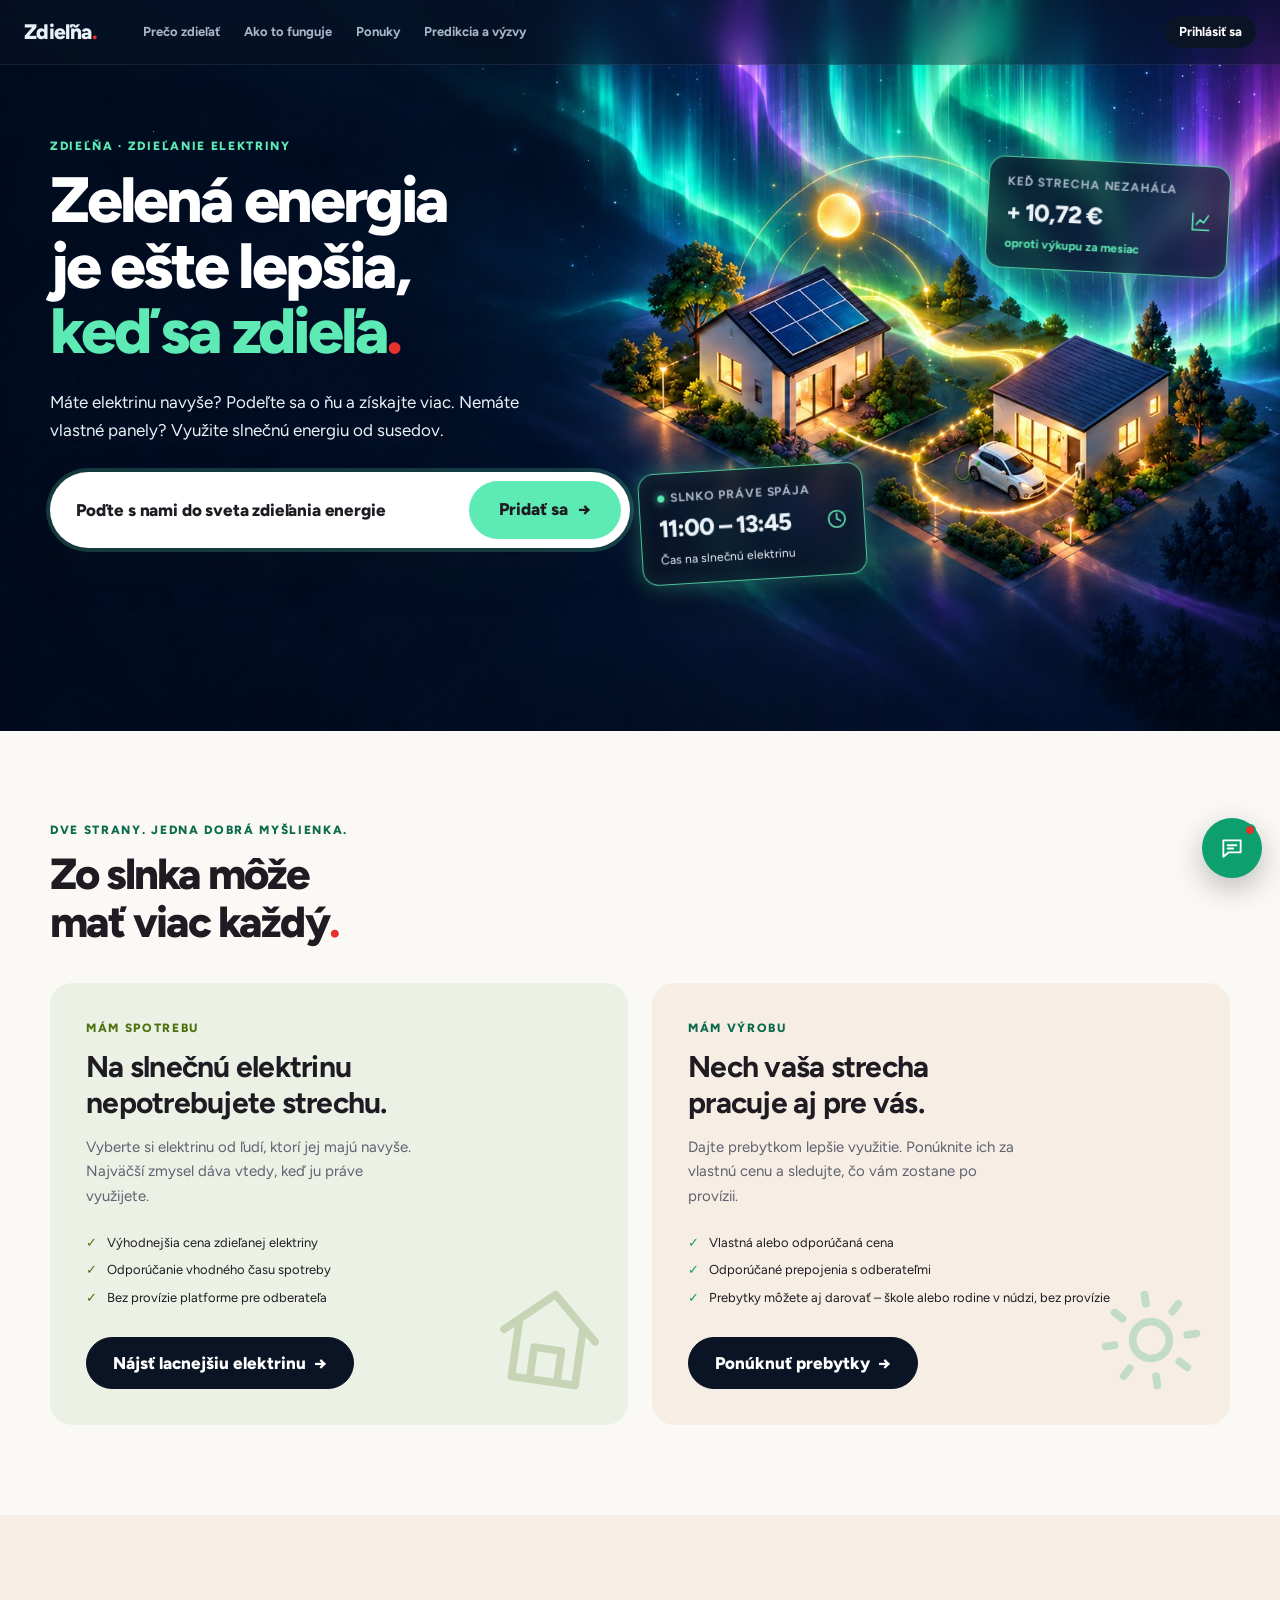
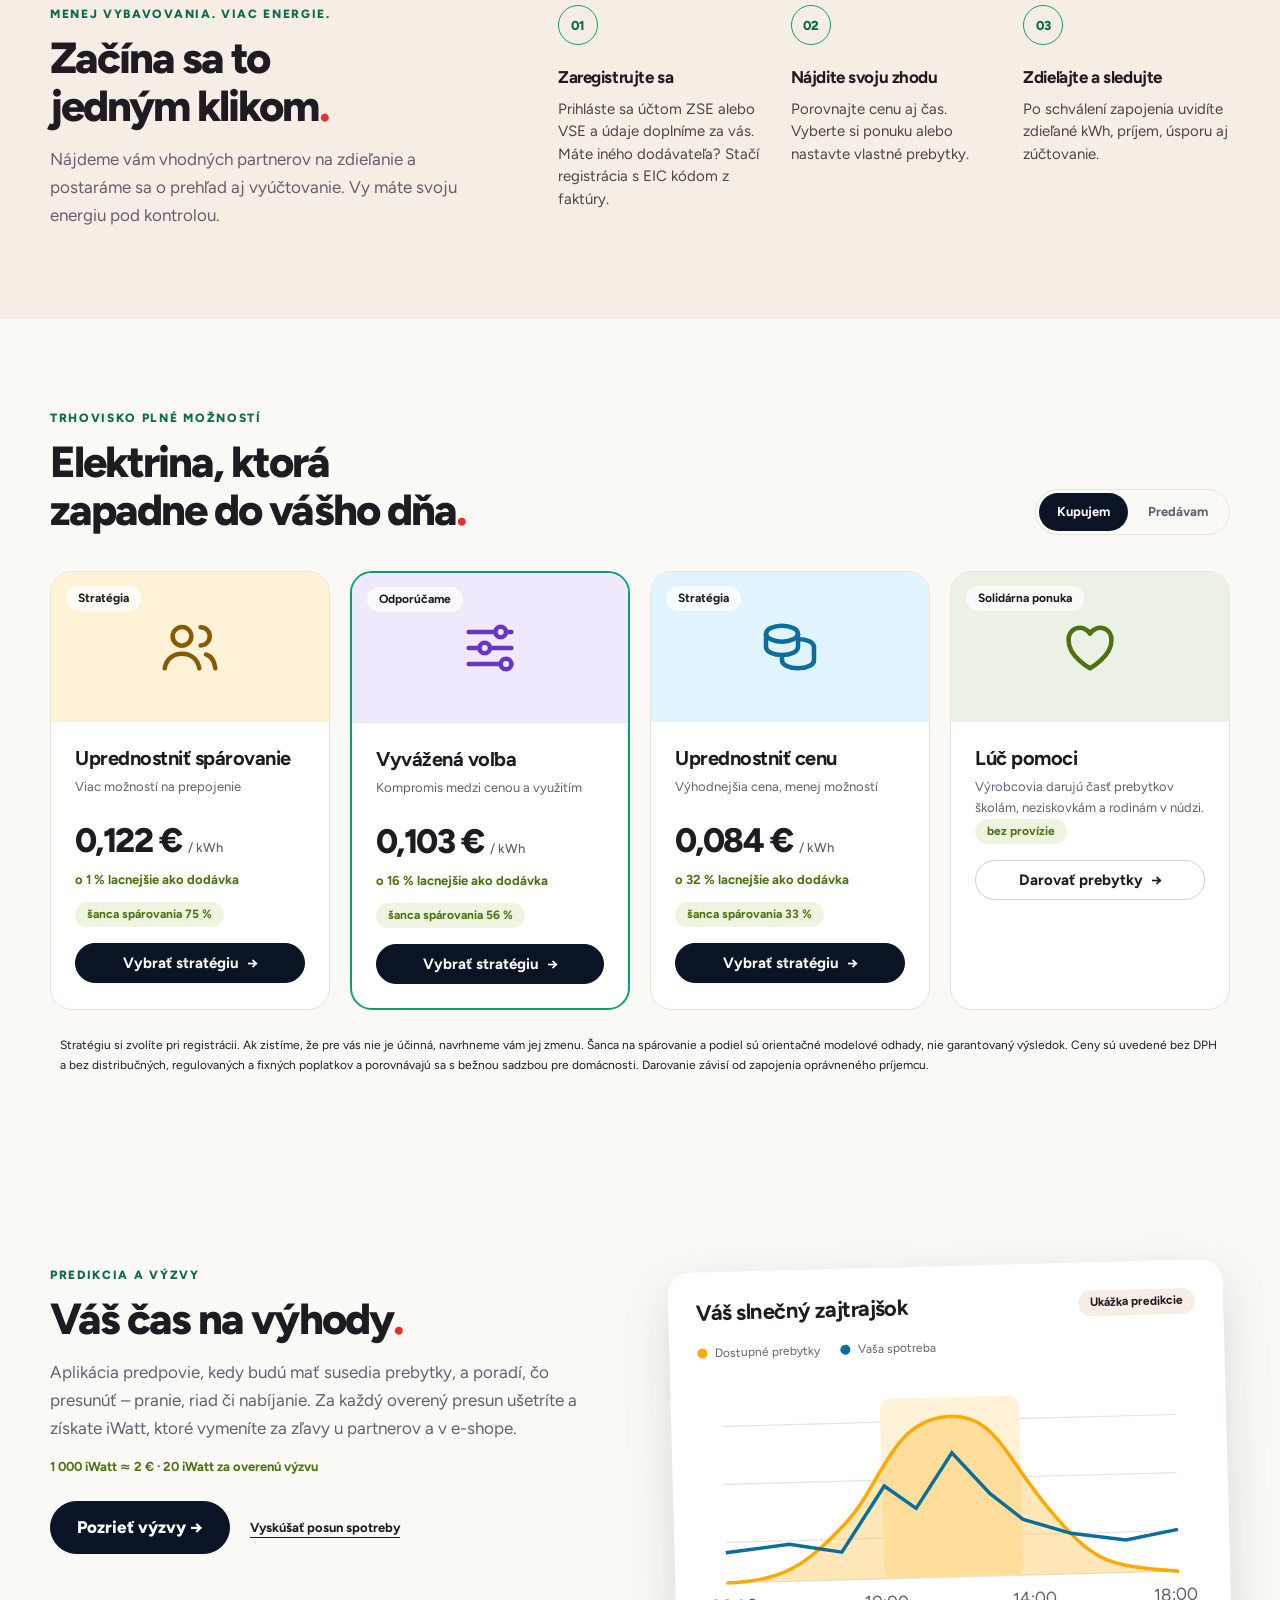
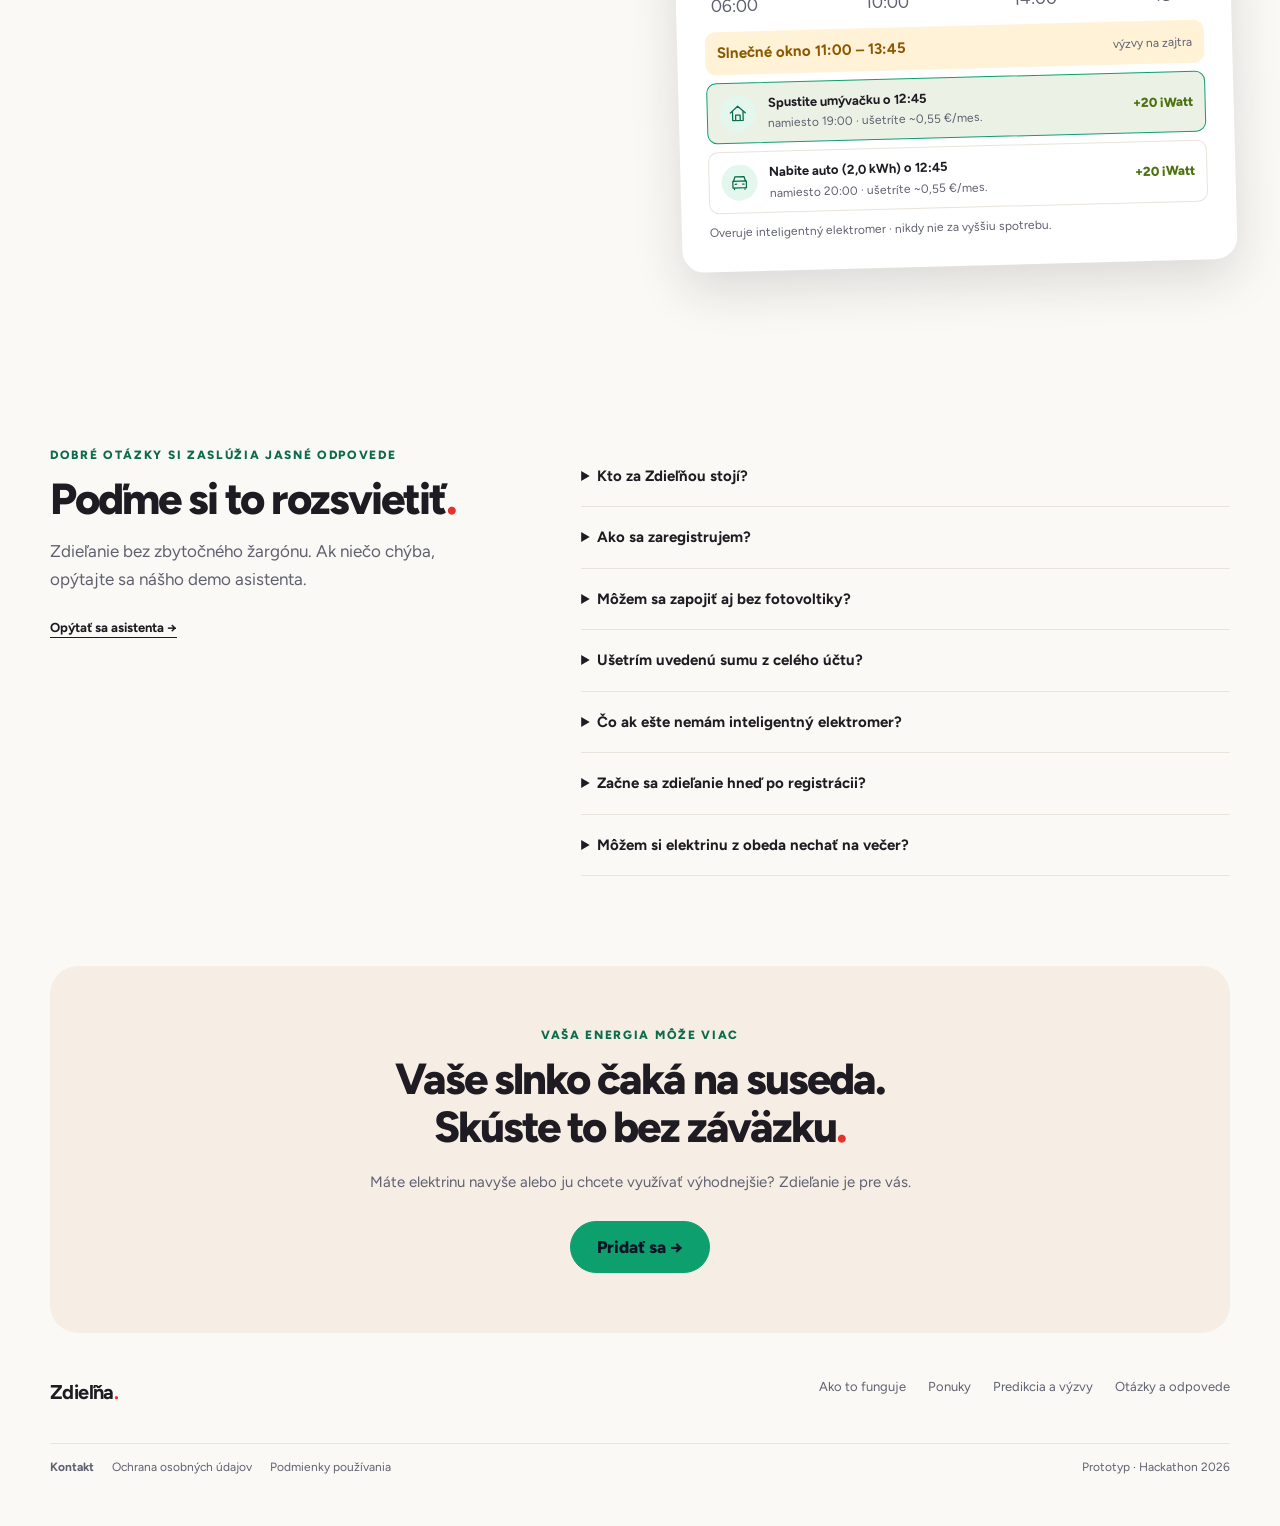
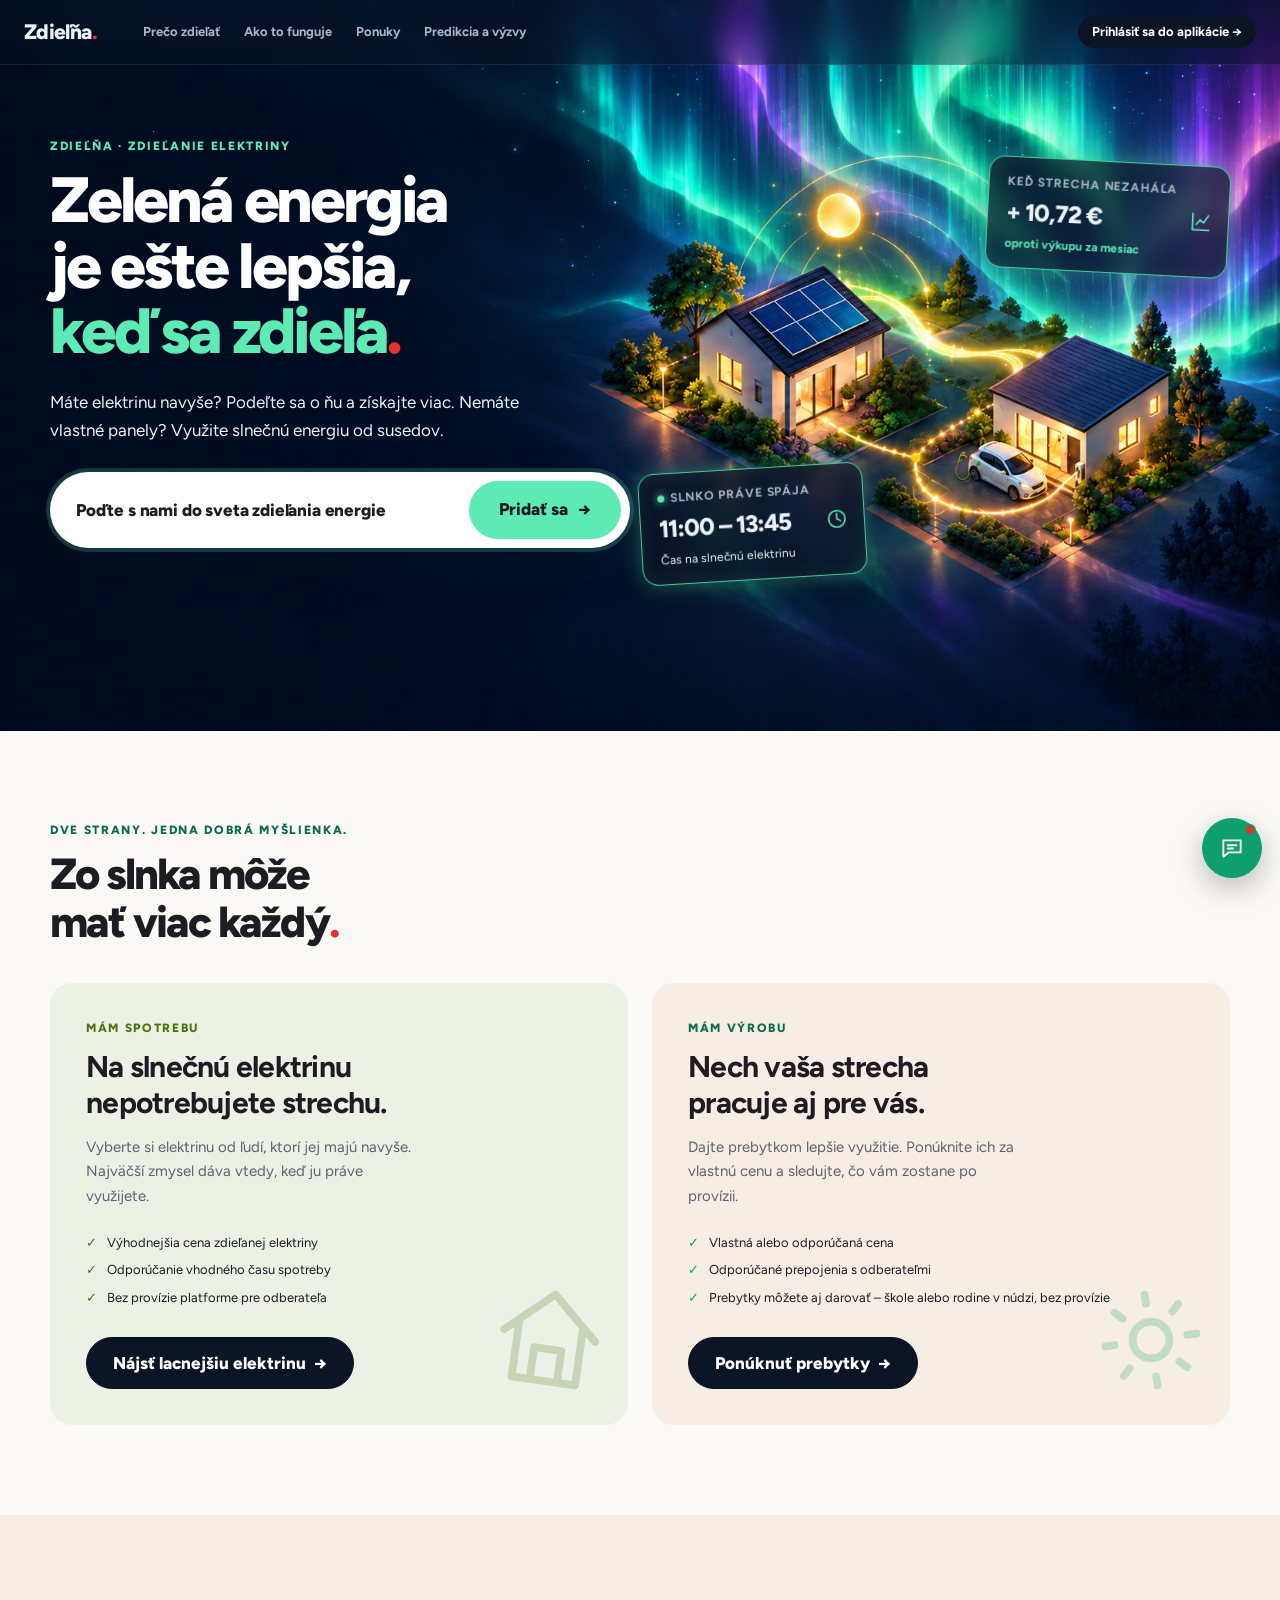
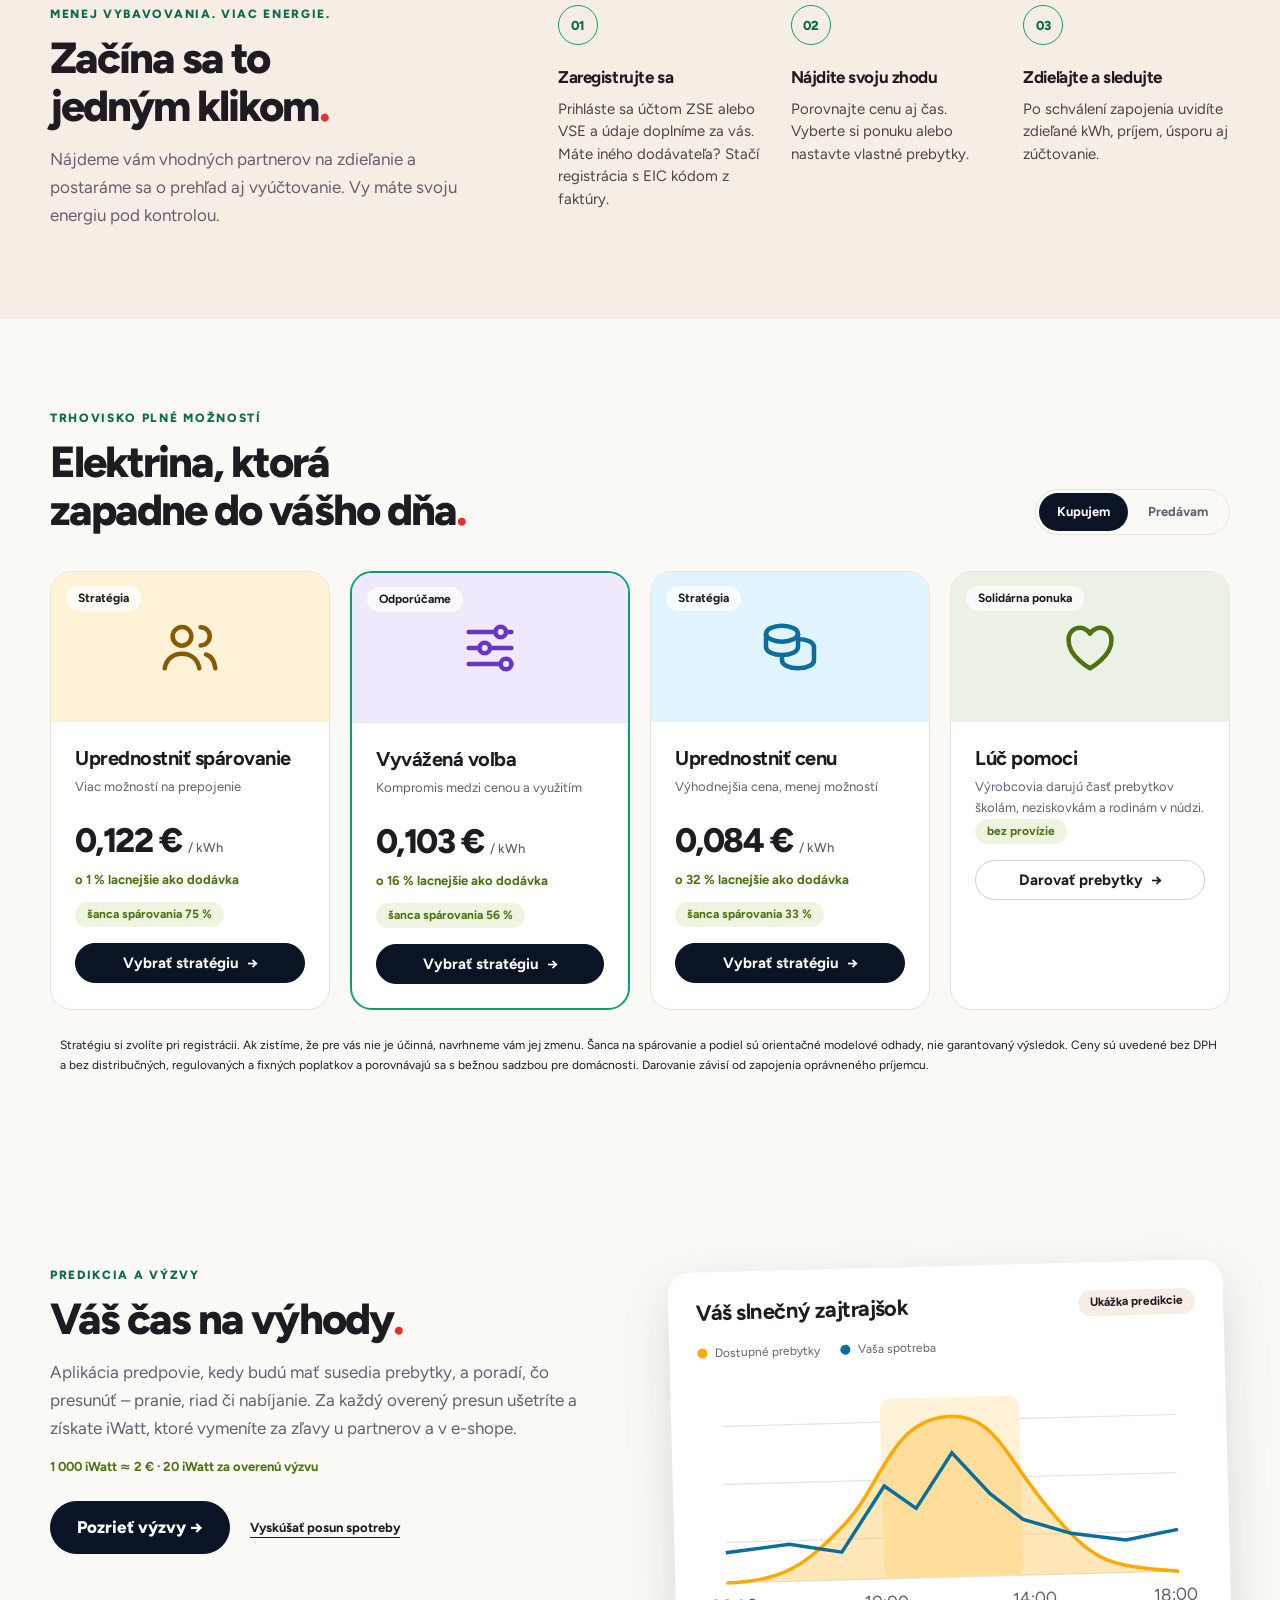
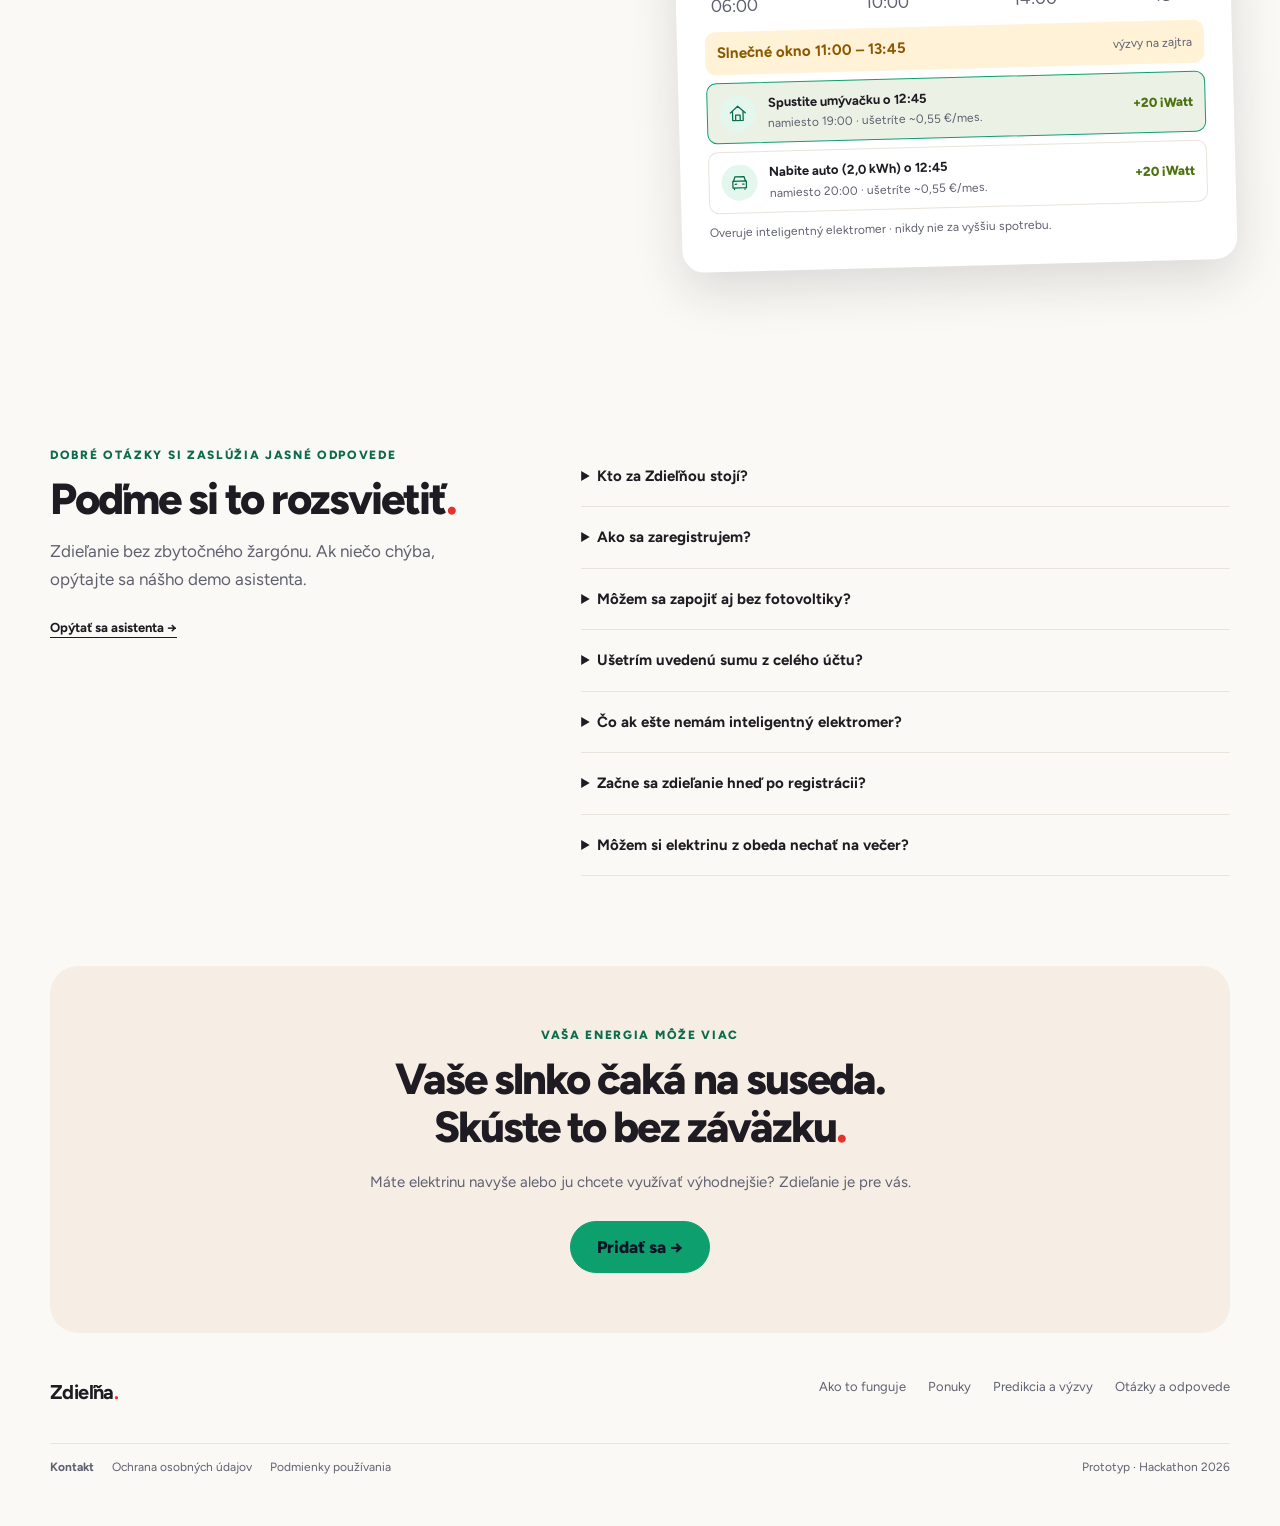
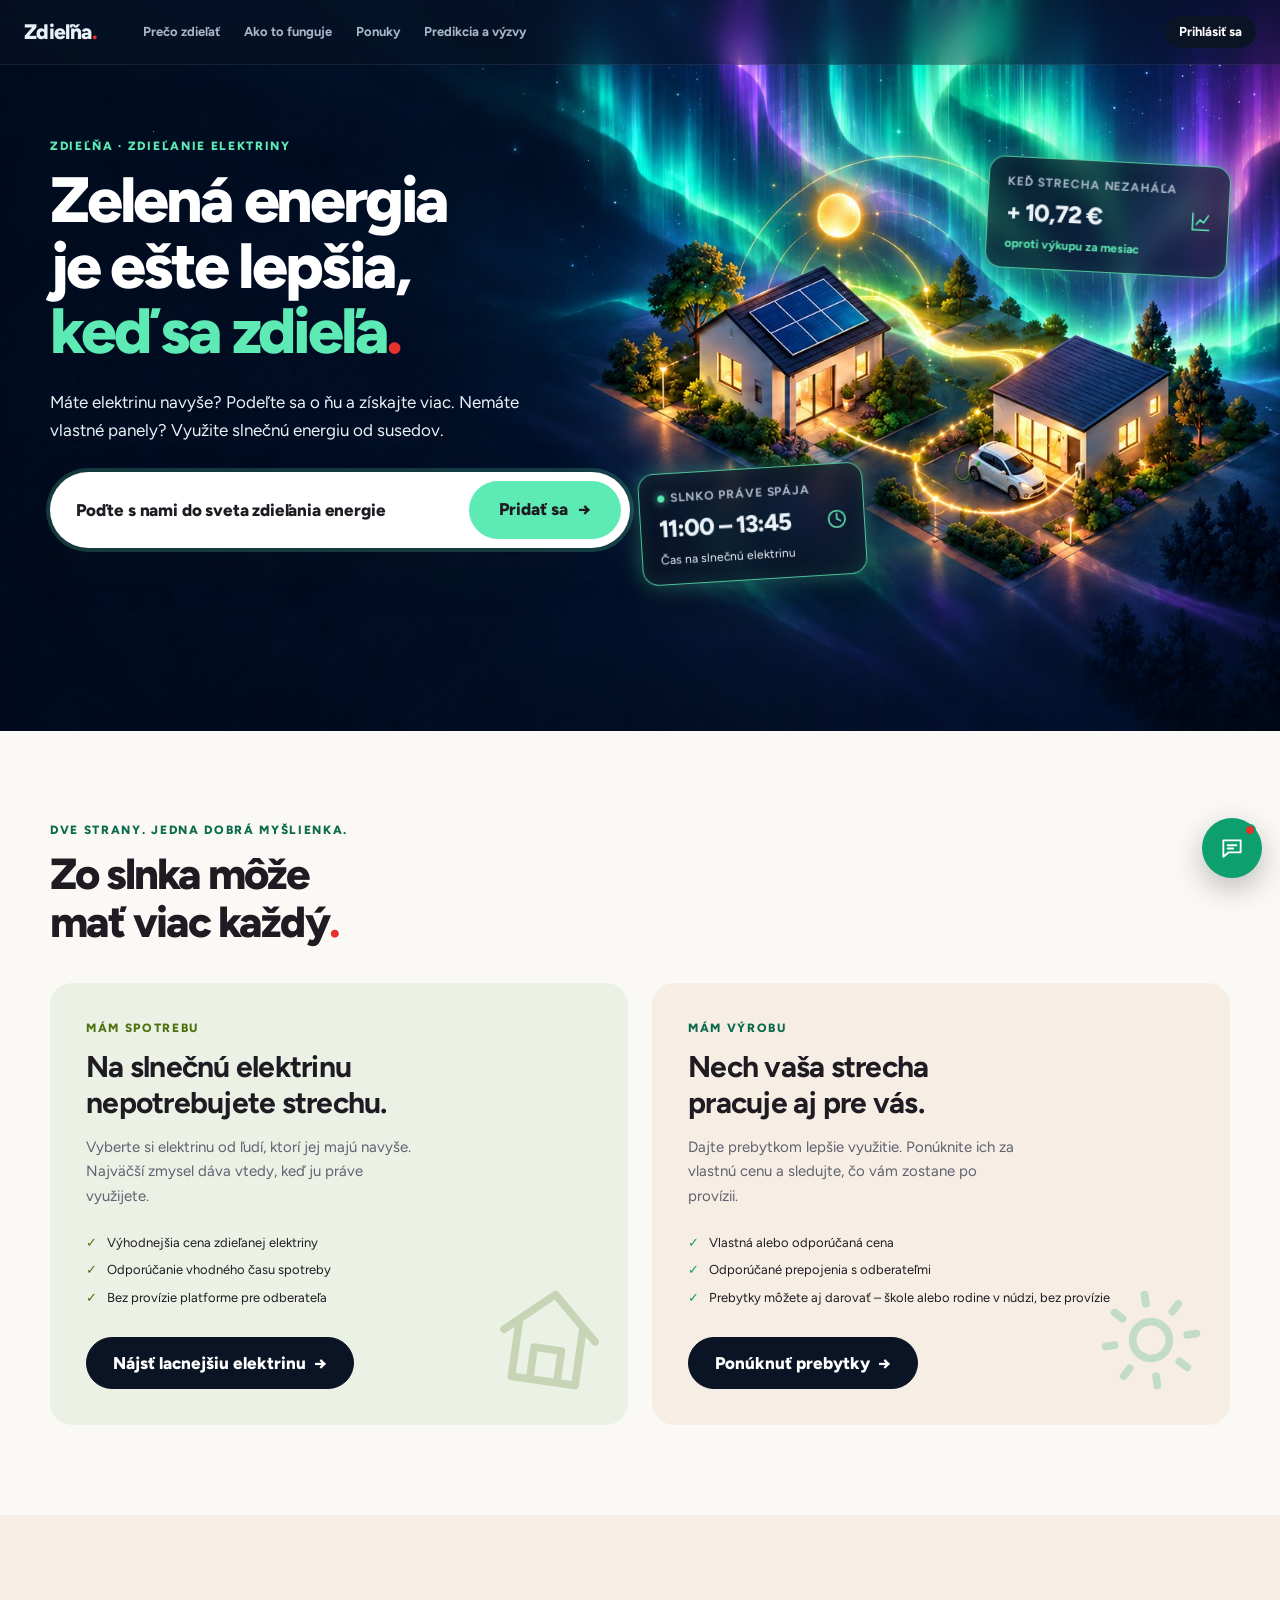
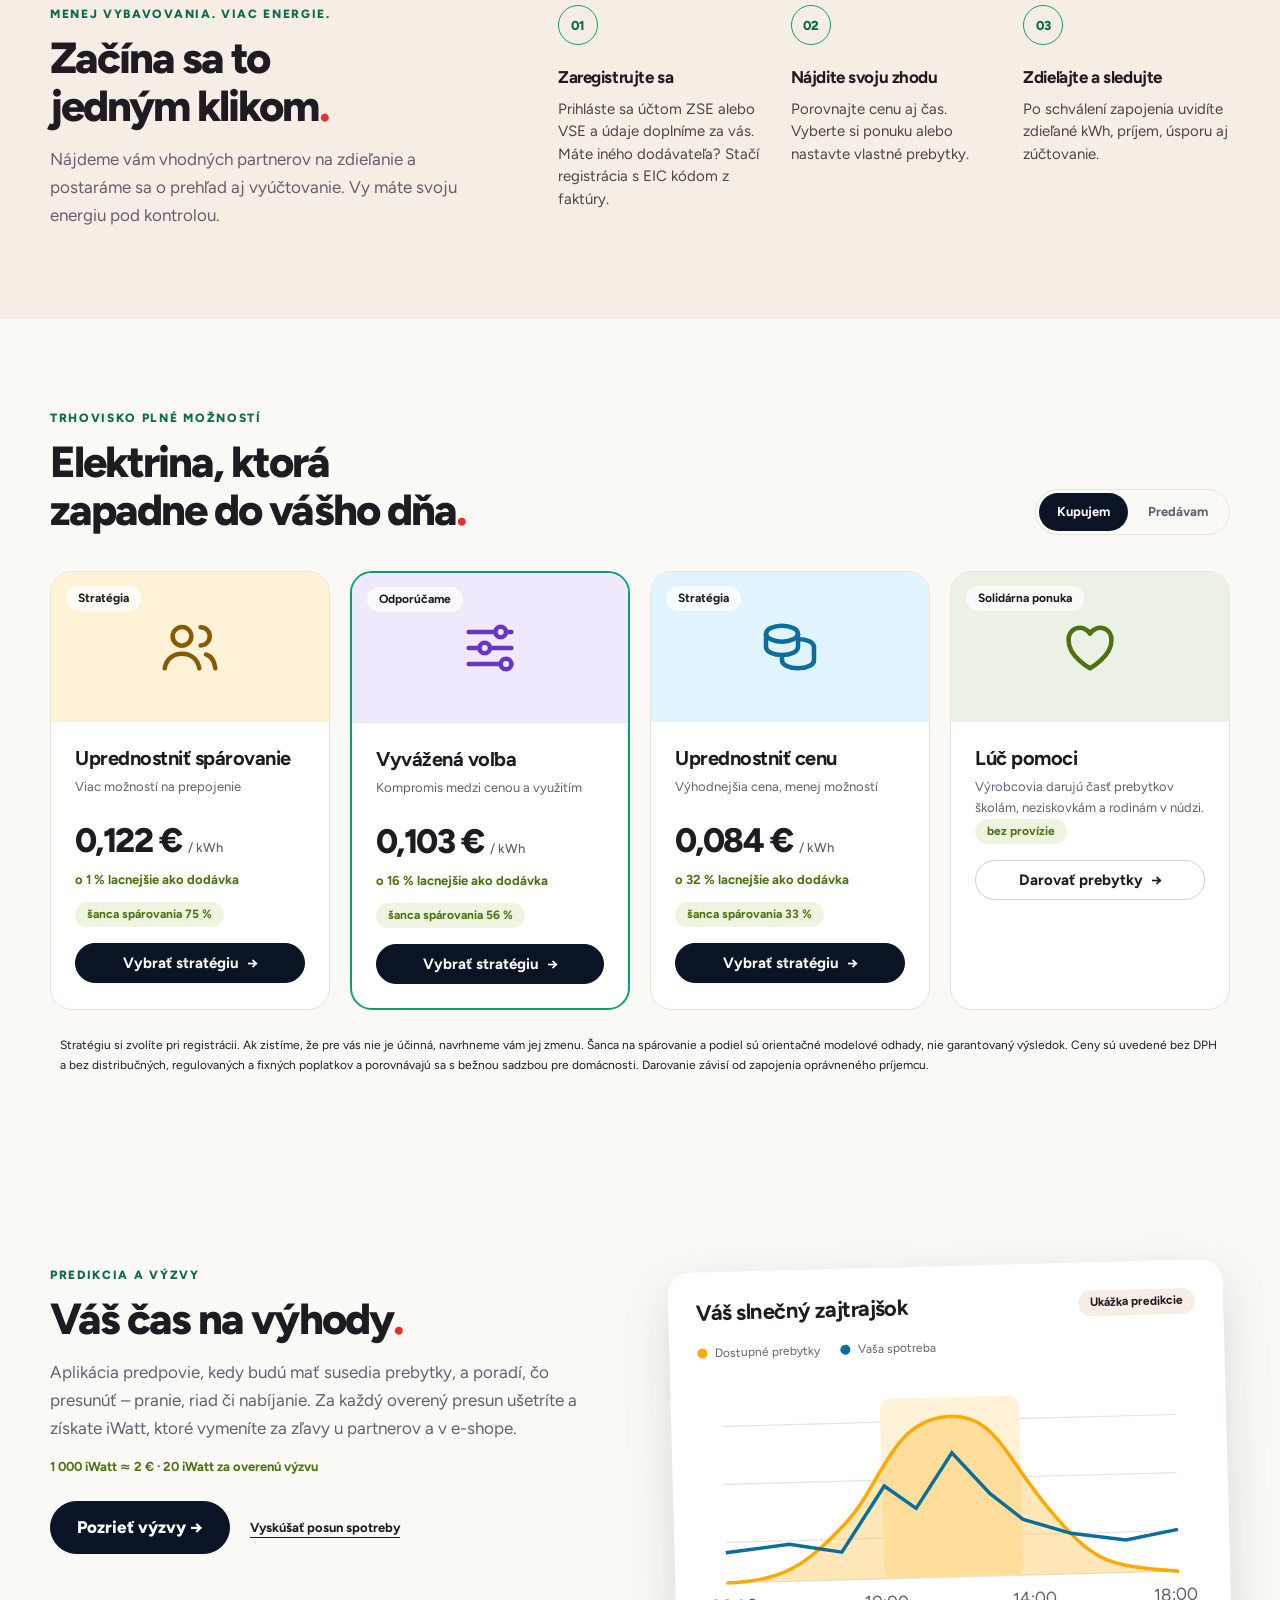
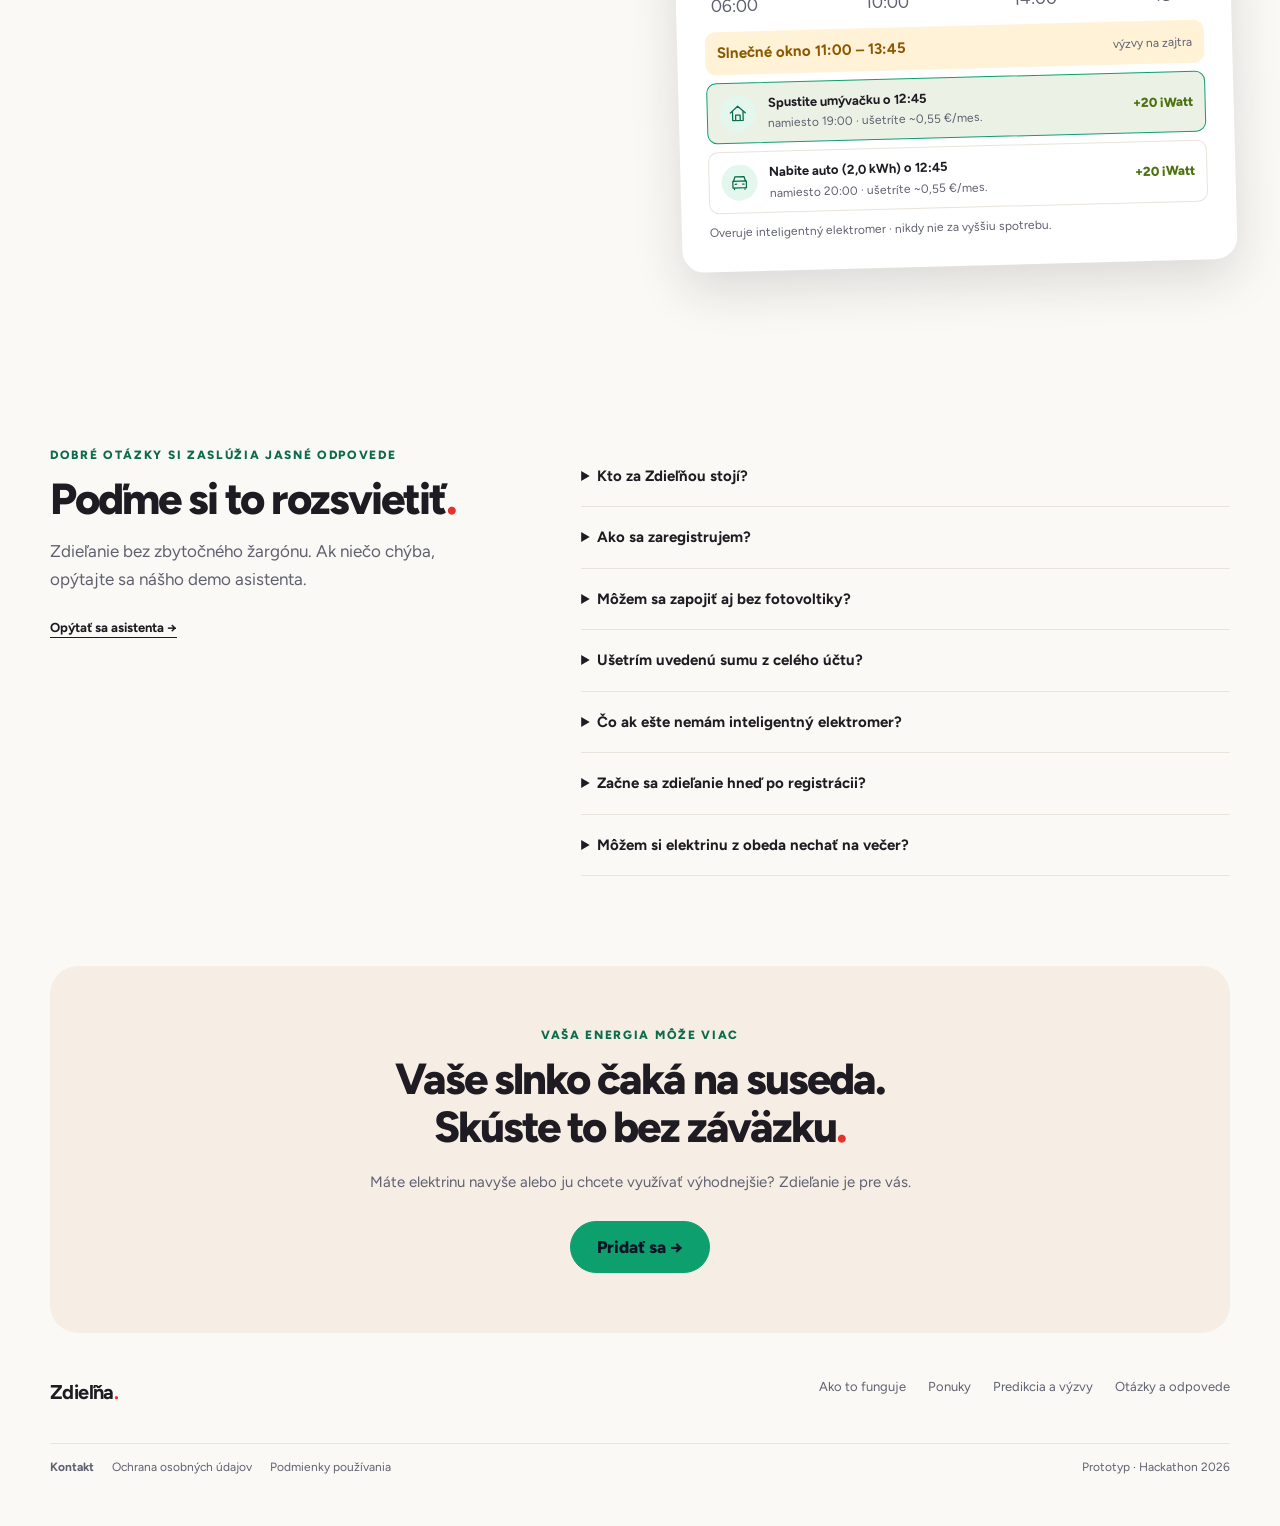
